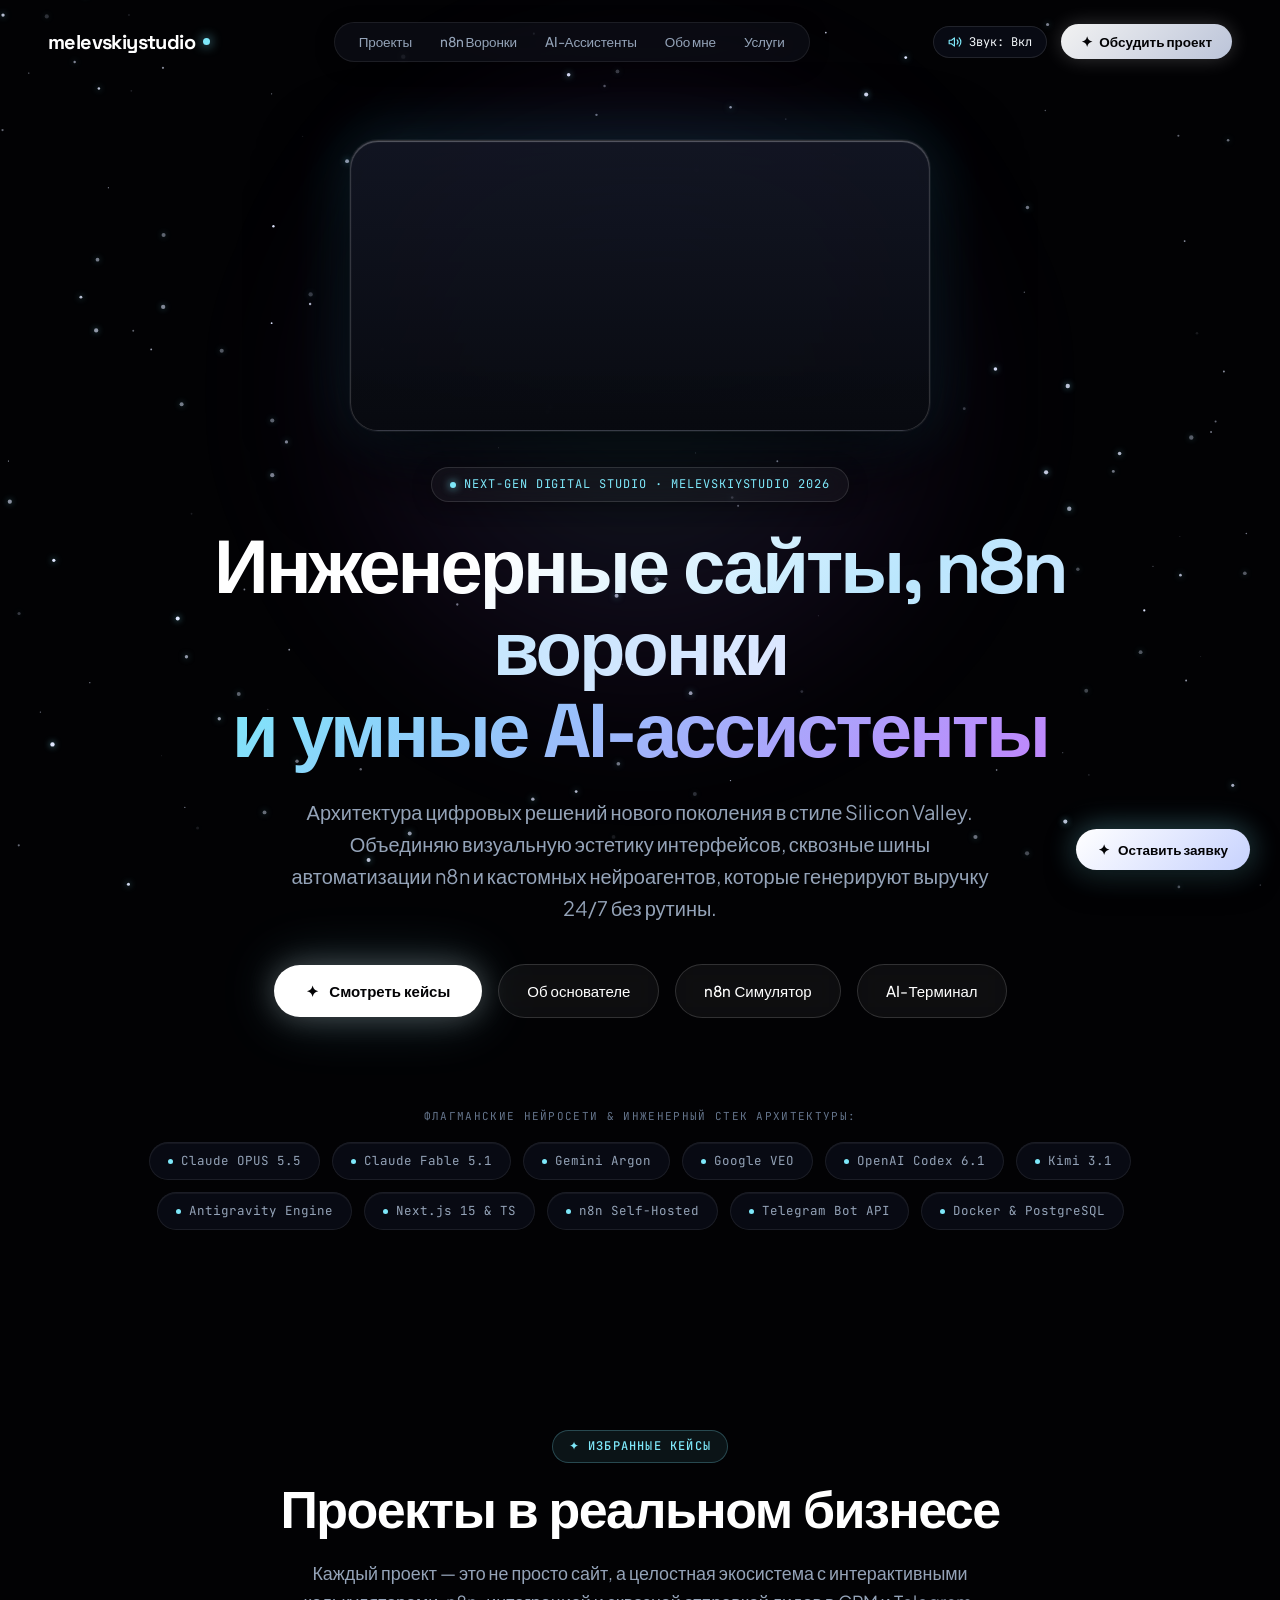
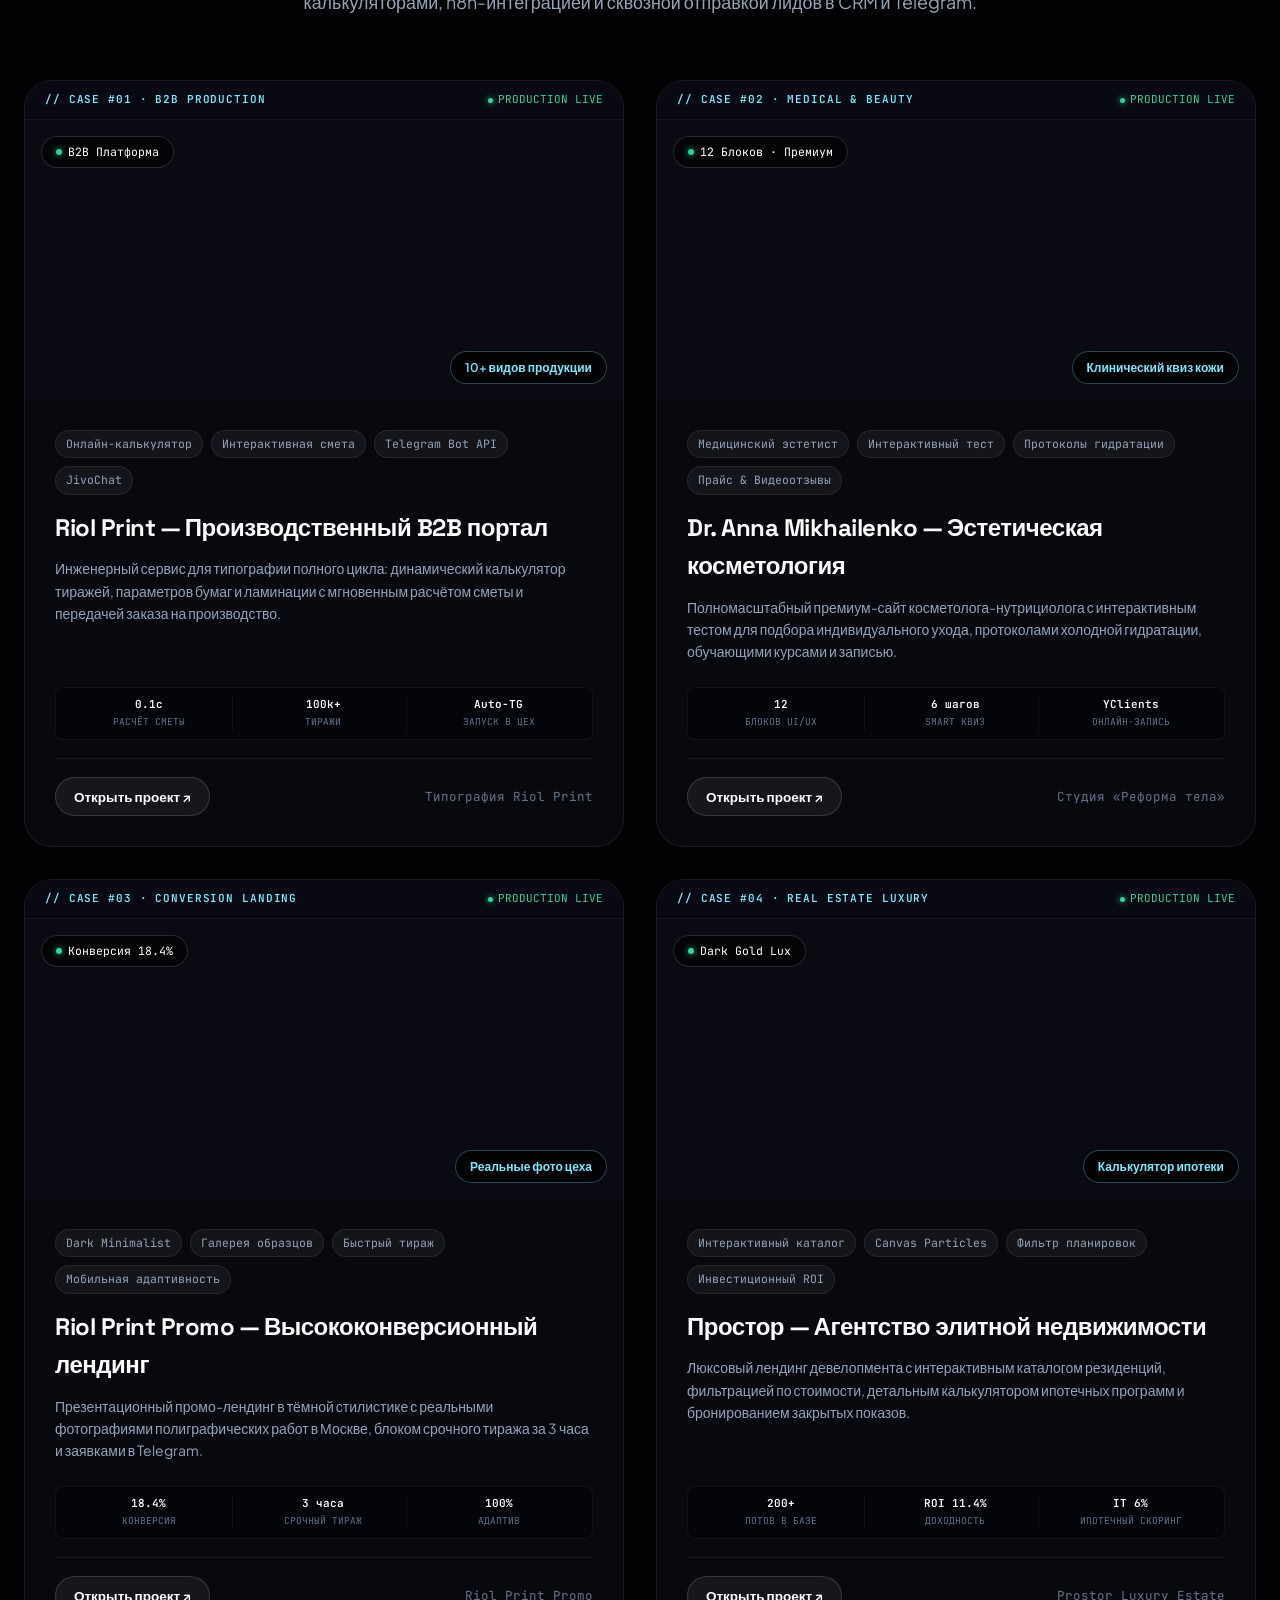
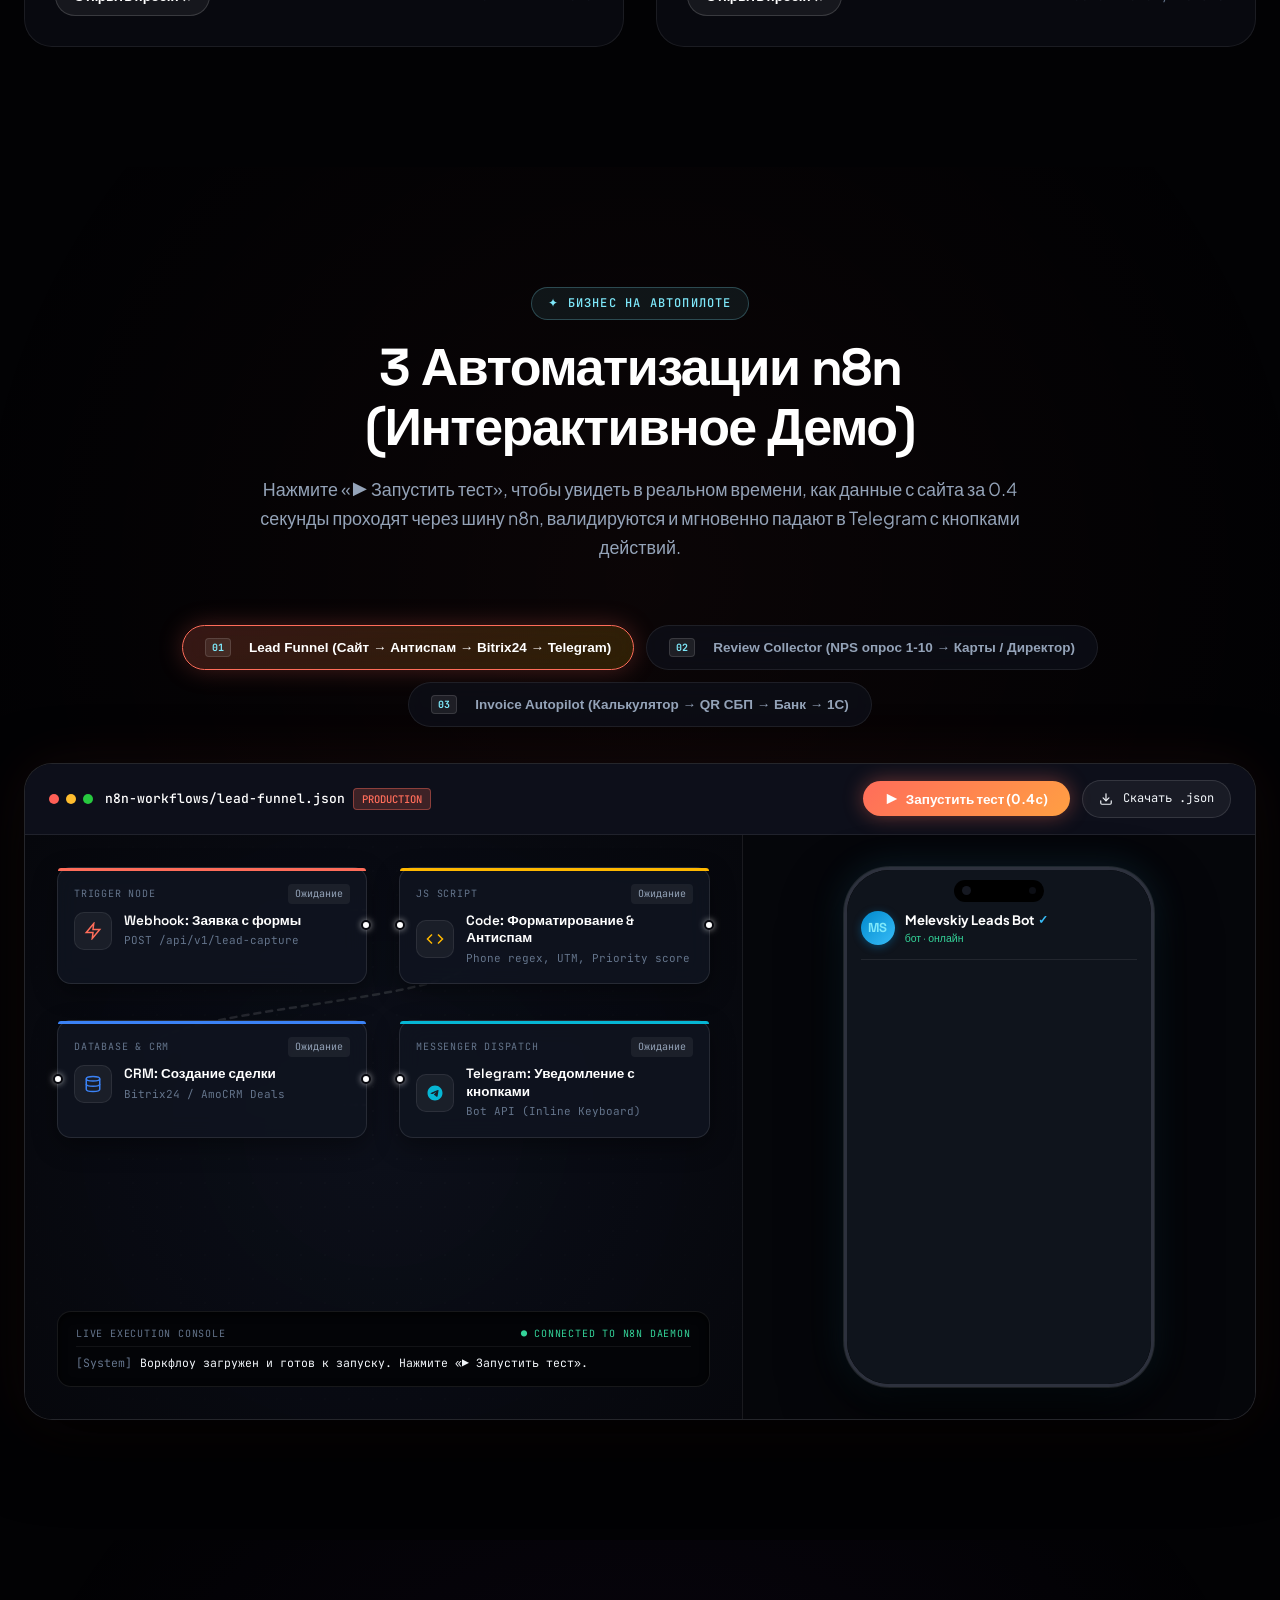
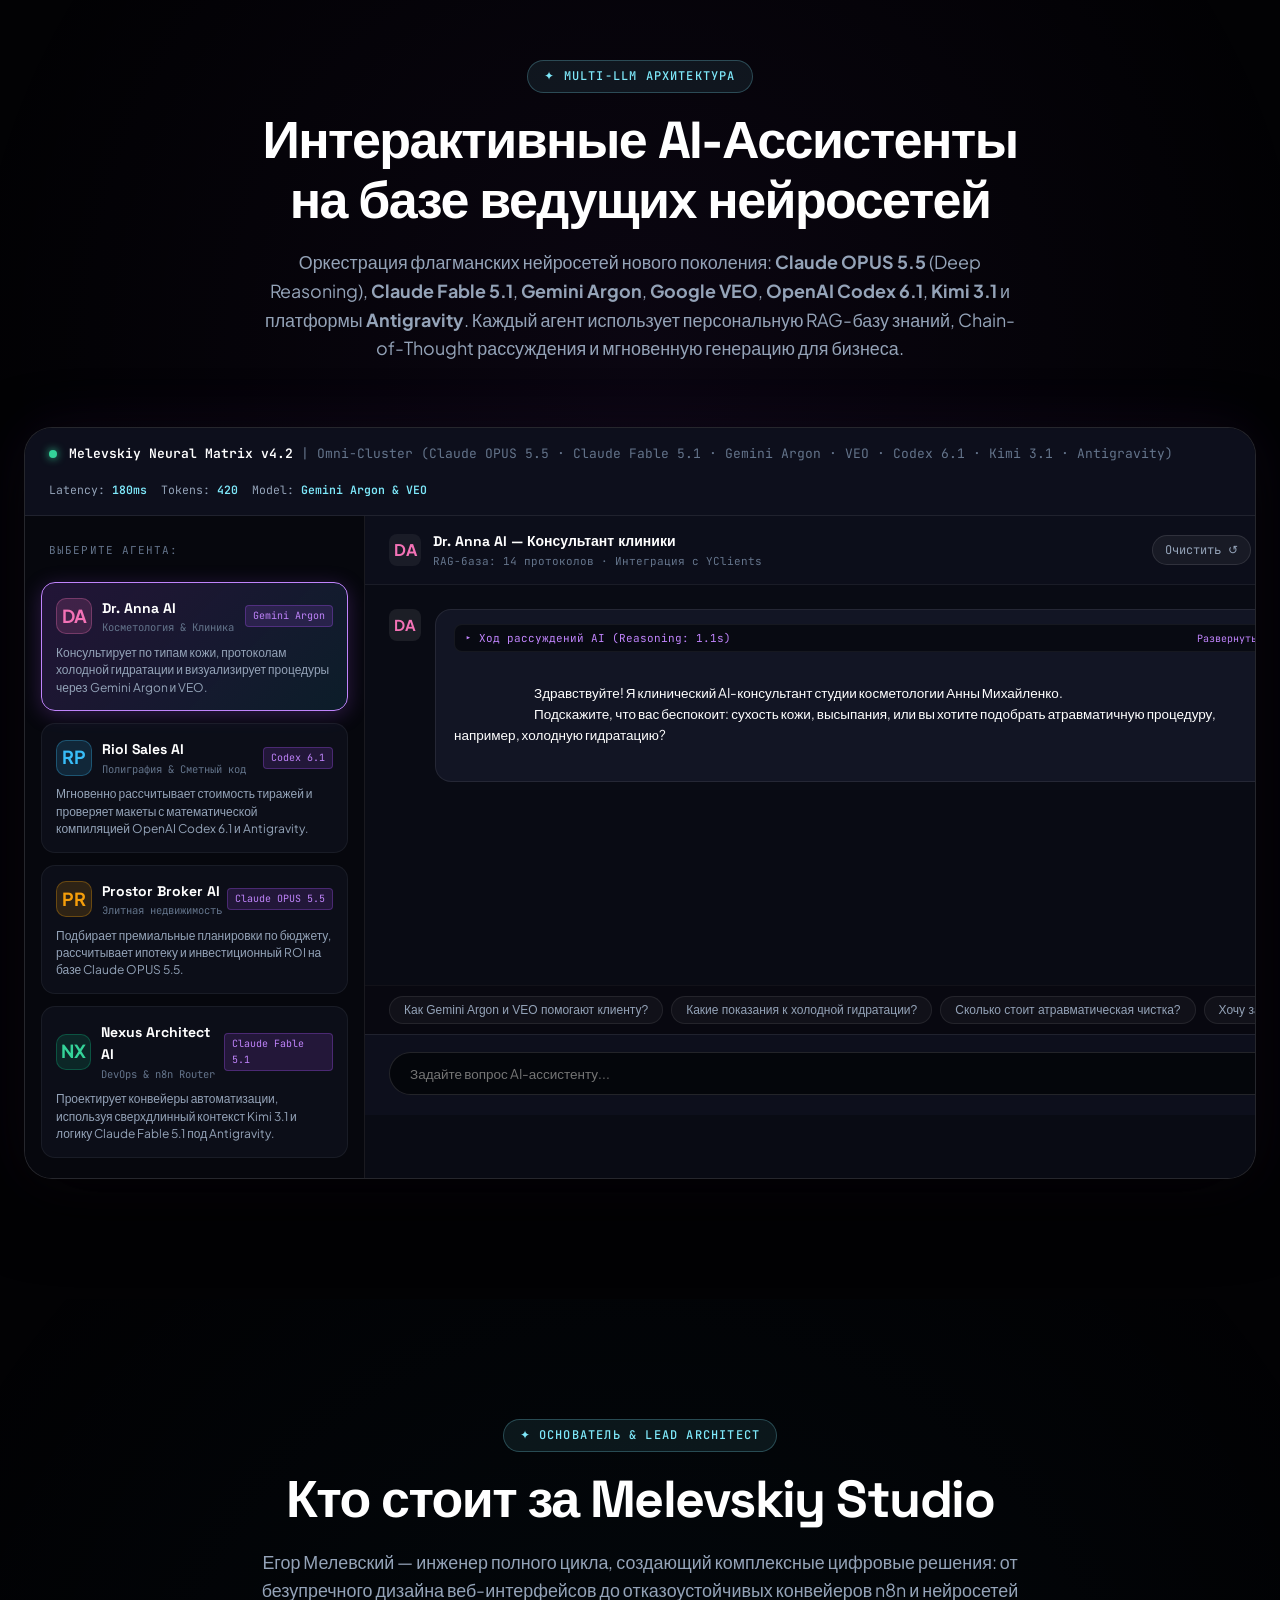
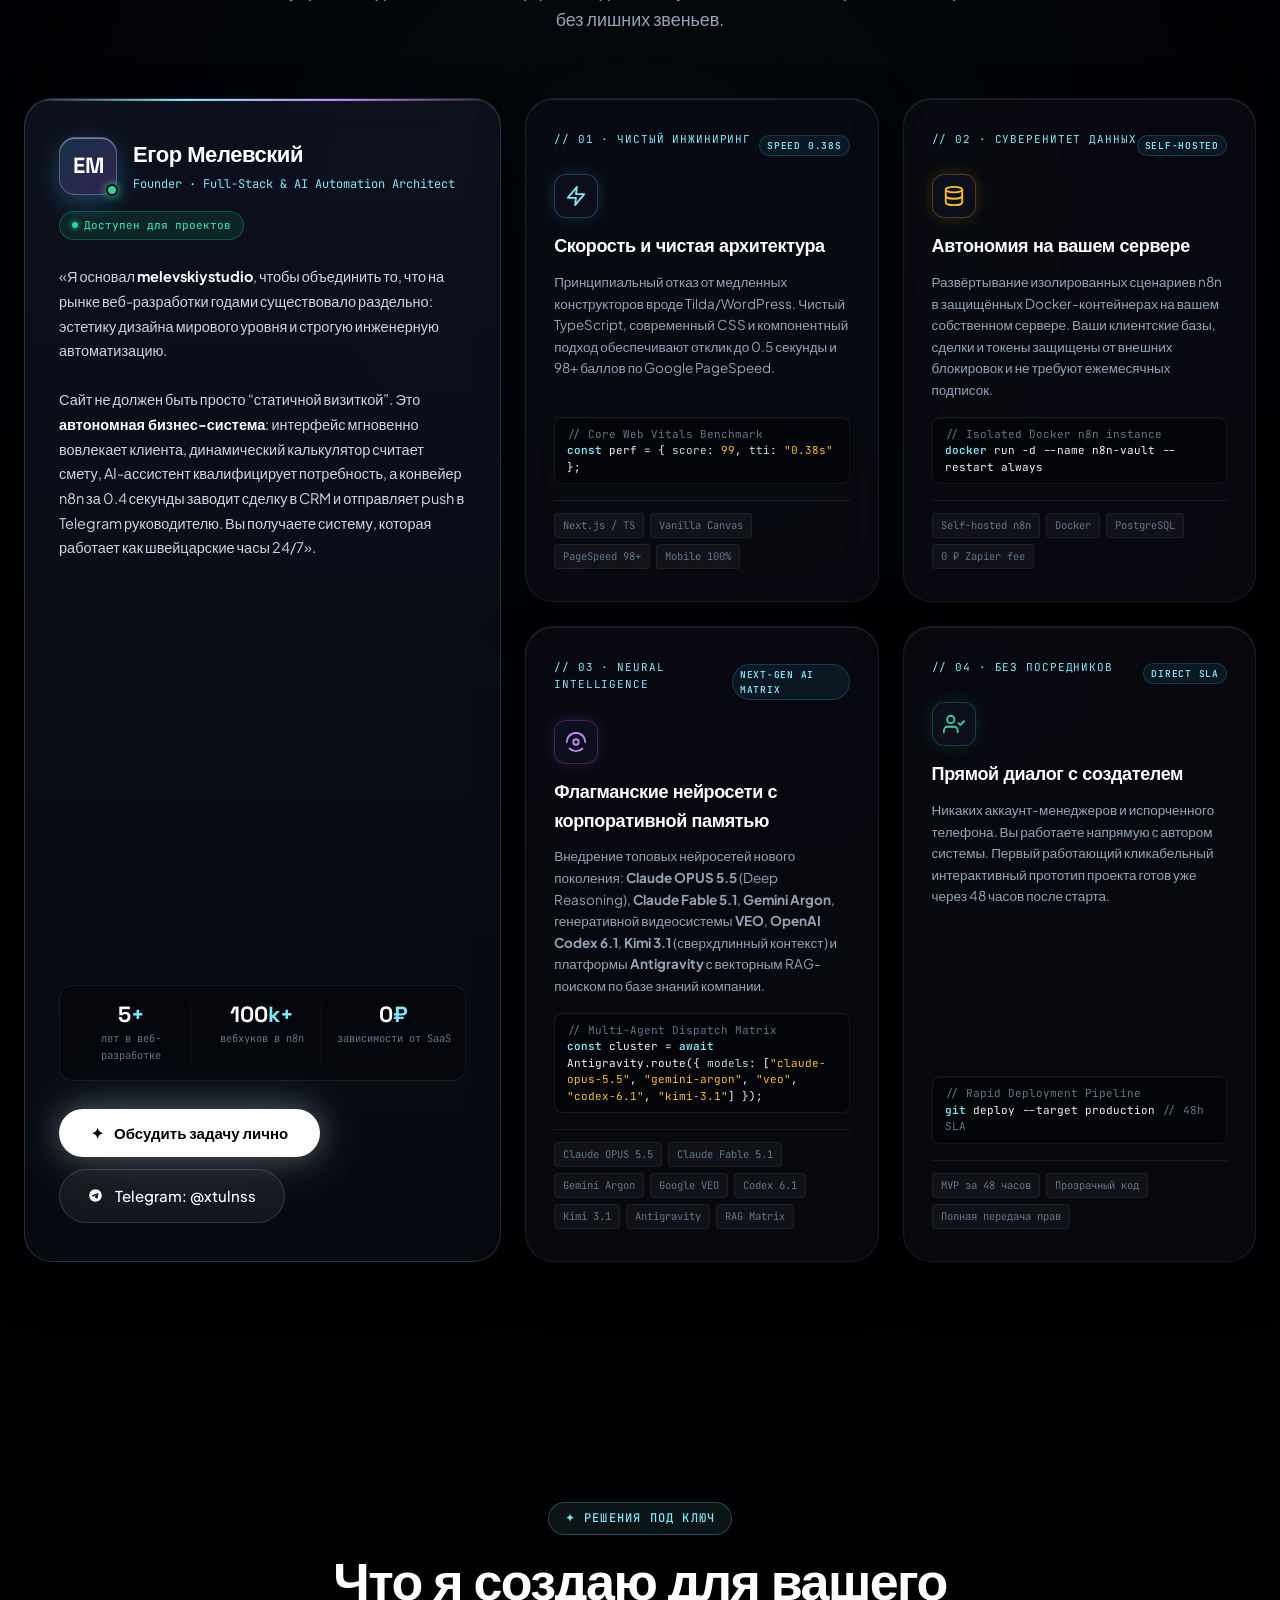
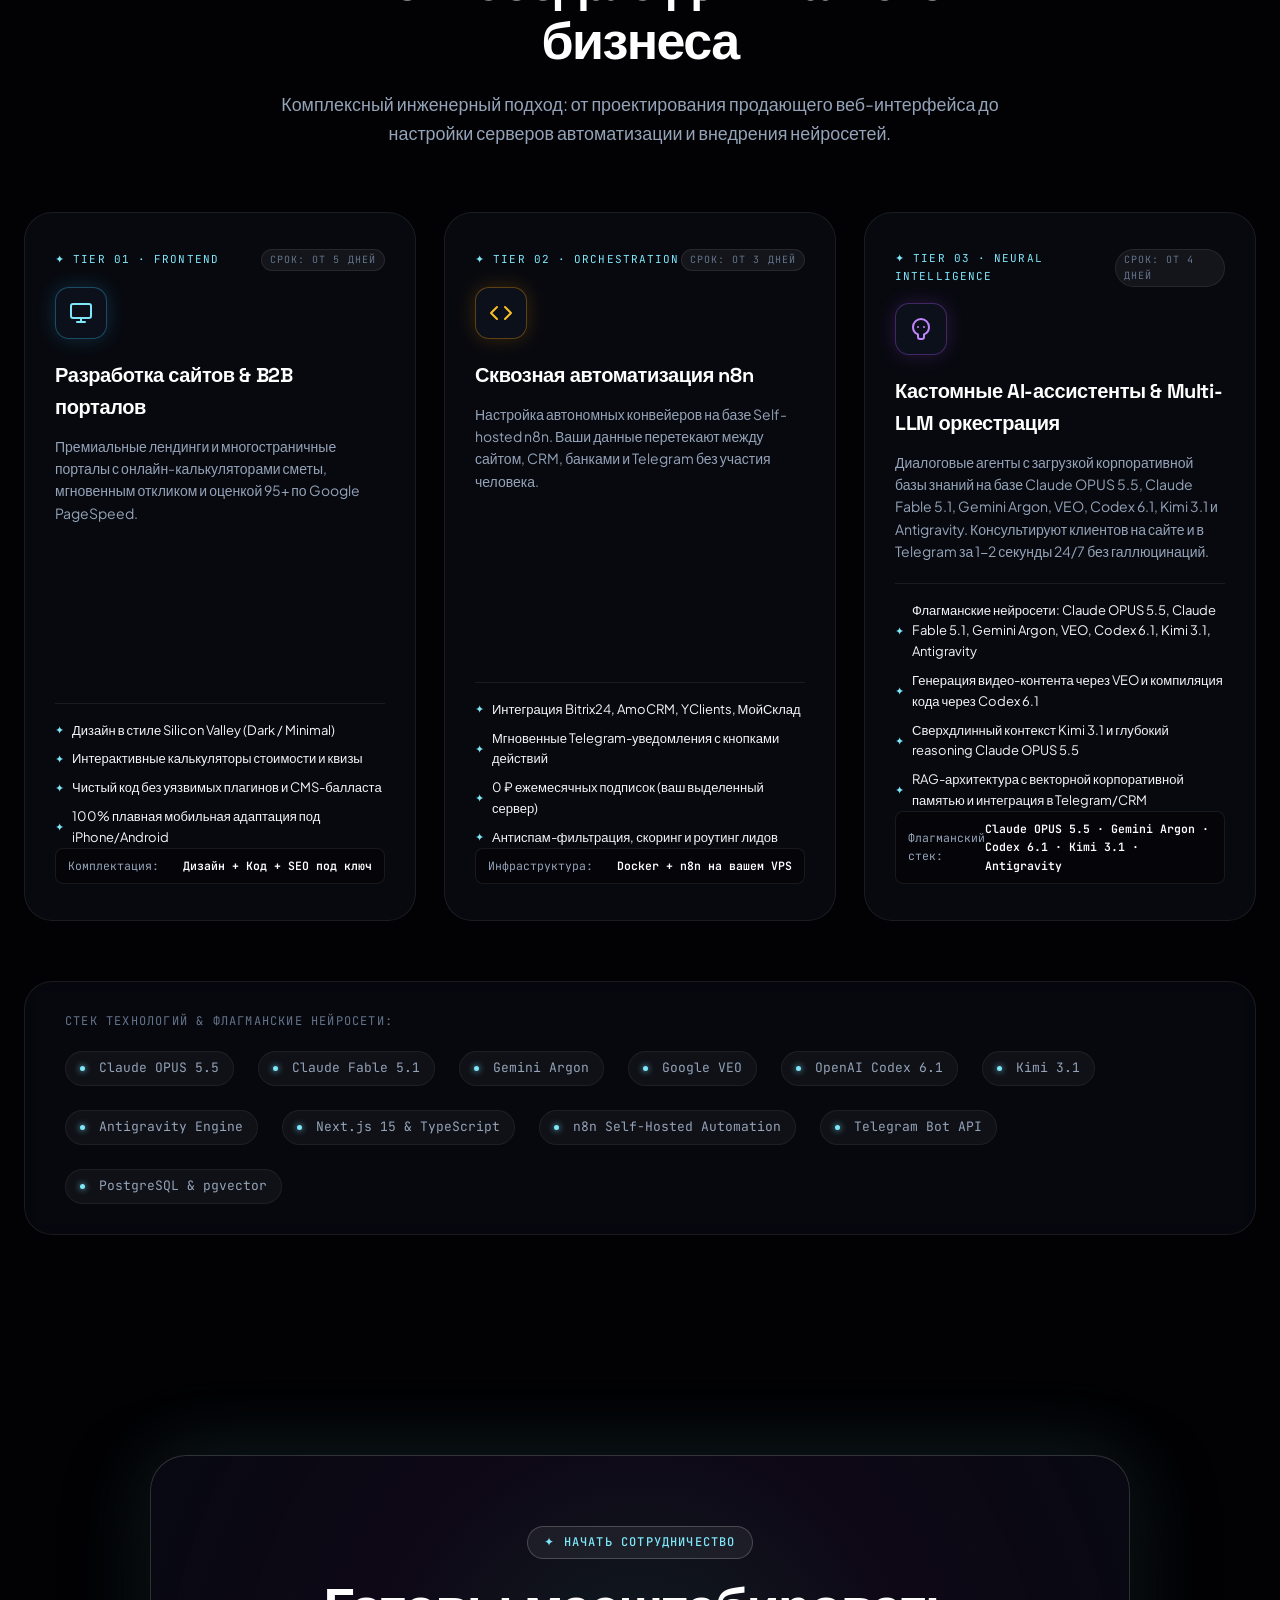
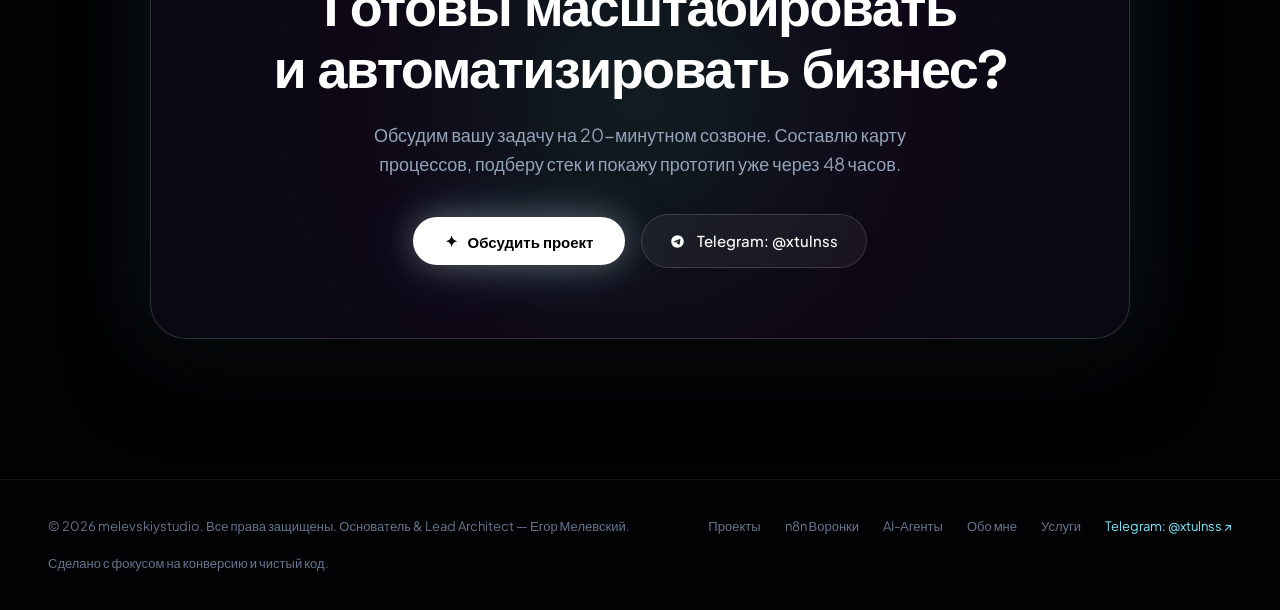
==== index.html @ 00048441 "feat: complete melevskiystudio portfolio v2.6" ====
<!DOCTYPE html>
<html lang="ru">
<head>
    <meta charset="UTF-8">
    <meta name="viewport" content="width=device-width, initial-scale=1.0">
    <title>melevskiystudio — Инженерные сайты · Автоматизации n8n · Внедрение AI</title>
    <meta name="description" content="melevskiystudio — Архитектура премиальных сайтов, сквозных n8n автоматизаций и кастомных AI-ассистентов для бизнеса. Решения под ключ от Егора Мелевского.">
    <link rel="preconnect" href="https://fonts.googleapis.com">
    <link rel="preconnect" href="https://fonts.gstatic.com" crossorigin>
    <link href="https://fonts.googleapis.com/css2?family=Plus+Jakarta+Sans:wght@300;400;500;600;700;800&family=Space+Grotesk:wght@400;500;600;700&family=JetBrains+Mono:wght@400;500;600&display=swap" rel="stylesheet">

    <style>
        /* =====================================================
           1. ДИЗАЙН-СИСТЕМА: СТИЛЬ MELEVSKIY STUDIO & MOTIONSITES
        ===================================================== */
        :root {
            --space-black: #020204;
            --space-deep: #06070b;
            --space-card: rgba(11, 13, 21, 0.76);
            --space-card-hover: rgba(18, 21, 34, 0.92);
            --border-subtle: rgba(255, 255, 255, 0.08);
            --border-glow: rgba(126, 232, 250, 0.28);
            --border-hover: rgba(255, 255, 255, 0.22);
            
            --cyan-primary: #38bdf8;
            --cyan-glow: #7ee8fa;
            --purple-primary: #a855f7;
            --purple-glow: #c084fc;
            --emerald-primary: #10b981;
            --emerald-glow: #34d399;
            --amber-primary: #f59e0b;
            --amber-glow: #fbbf24;
            --coral-n8n: #ff6d5a;
            
            --text-title: #ffffff;
            --text-body: #94a3b8;
            --text-muted: #64748b;
            --text-highlight: #f1f5f9;
            
            --font-main: 'Plus Jakarta Sans', -apple-system, BlinkMacSystemFont, sans-serif;
            --font-heading: 'Space Grotesk', sans-serif;
            --font-mono: 'JetBrains Mono', monospace;
            
            --radius-sm: 8px;
            --radius-md: 14px;
            --radius-lg: 20px;
            --radius-xl: 28px;
            --radius-full: 9999px;
            
            --ease-out: cubic-bezier(0.16, 1, 0.3, 1);
            --transition-normal: all 0.35s cubic-bezier(0.16, 1, 0.3, 1);
            --transition-smooth: all 0.55s cubic-bezier(0.16, 1, 0.3, 1);
        }

        *, *::before, *::after {
            box-sizing: border-box;
            margin: 0;
            padding: 0;
        }

        html {
            scroll-behavior: smooth;
            background-color: var(--space-black);
            color-scheme: dark;
        }

        body {
            font-family: var(--font-main);
            background-color: var(--space-black);
            color: var(--text-highlight);
            overflow-x: hidden;
            line-height: 1.6;
            min-height: 100vh;
            position: relative;
            -webkit-font-smoothing: antialiased;
            -moz-osx-font-smoothing: grayscale;
        }

        ::selection {
            background: rgba(126, 232, 250, 0.25);
            color: #ffffff;
        }

        #starfieldCanvas {
            position: fixed;
            top: 0;
            left: 0;
            width: 100%;
            height: 100%;
            z-index: 0;
            pointer-events: none;
        }

        .app-wrapper {
            position: relative;
            z-index: 1;
            width: 100%;
        }

        a {
            color: inherit;
            text-decoration: none;
        }

        /* HEADER */
        header.nav-header {
            position: fixed;
            top: 0;
            left: 0;
            width: 100%;
            z-index: 1000;
            padding: 22px 48px;
            display: flex;
            align-items: center;
            justify-content: space-between;
            transition: var(--transition-smooth);
            pointer-events: none;
        }

        header.nav-header.scrolled {
            padding: 14px 48px;
            background: rgba(3, 3, 5, 0.88);
            backdrop-filter: blur(28px);
            -webkit-backdrop-filter: blur(28px);
            border-bottom: 1px solid var(--border-subtle);
            box-shadow: 0 10px 30px rgba(0,0,0,0.5);
        }

        .nav-left, .nav-center, .nav-right {
            pointer-events: auto;
            display: flex;
            align-items: center;
        }

        .brand-logo {
            font-family: var(--font-heading);
            font-size: 20px;
            font-weight: 700;
            color: #fff;
            letter-spacing: -0.03em;
            display: flex;
            align-items: center;
            gap: 8px;
            position: relative;
            transition: var(--transition-normal);
        }

        .brand-logo:hover {
            color: var(--cyan-glow);
        }

        .brand-logo .dot {
            width: 7px;
            height: 7px;
            border-radius: 50%;
            background: var(--cyan-glow);
            box-shadow: 0 0 12px var(--cyan-glow);
            animation: pulseGlow 2.5s infinite ease-in-out;
        }

        .nav-center {
            display: flex;
            align-items: center;
            gap: 28px;
            background: rgba(14, 16, 26, 0.65);
            backdrop-filter: blur(20px);
            -webkit-backdrop-filter: blur(20px);
            padding: 8px 24px;
            border-radius: var(--radius-full);
            border: 1px solid var(--border-subtle);
            box-shadow: 0 4px 20px rgba(0,0,0,0.3);
        }

        .nav-link {
            font-size: 13.5px;
            font-weight: 500;
            color: var(--text-body);
            transition: var(--transition-normal);
            position: relative;
            letter-spacing: -0.01em;
        }

        .nav-link:hover {
            color: #ffffff;
        }

        .nav-right {
            display: flex;
            align-items: center;
            gap: 14px;
        }

        .sound-toggle-btn {
            background: rgba(255,255,255,0.04);
            border: 1px solid var(--border-subtle);
            color: var(--text-body);
            border-radius: var(--radius-full);
            padding: 8px 14px;
            font-size: 12px;
            font-family: var(--font-mono);
            display: flex;
            align-items: center;
            gap: 6px;
            cursor: pointer;
            transition: var(--transition-normal);
        }

        .sound-toggle-btn:hover {
            background: rgba(255,255,255,0.08);
            color: #fff;
            border-color: rgba(255,255,255,0.2);
        }

        .btn-header-cta {
            background: linear-gradient(135deg, rgba(255,255,255,0.95), rgba(220,230,255,0.85));
            color: #030305;
            font-family: var(--font-main);
            font-weight: 600;
            font-size: 13.5px;
            padding: 9px 20px;
            border-radius: var(--radius-full);
            border: none;
            cursor: pointer;
            transition: var(--transition-normal);
            box-shadow: 0 0 20px rgba(255,255,255,0.2);
            display: inline-flex;
            align-items: center;
            gap: 6px;
        }

        .btn-header-cta:hover {
            transform: translateY(-1px);
            box-shadow: 0 0 28px rgba(126, 232, 250, 0.4);
            background: #ffffff;
        }

        /* HERO */
        .hero-section {
            position: relative;
            min-height: 100vh;
            display: flex;
            flex-direction: column;
            align-items: center;
            justify-content: center;
            text-align: center;
            padding: 140px 24px 80px;
            overflow: hidden;
        }

        .hero-radial-glow {
            position: absolute;
            top: 30%;
            left: 50%;
            transform: translate(-50%, -50%);
            width: 750px;
            height: 750px;
            background: radial-gradient(circle, rgba(126, 232, 250, 0.12) 0%, rgba(168, 85, 247, 0.08) 45%, transparent 70%);
            filter: blur(60px);
            pointer-events: none;
            z-index: 0;
            animation: pulseAura 8s infinite alternate ease-in-out;
        }


        .hero-badge-pill {
            display: inline-flex;
            align-items: center;
            gap: 8px;
            background: rgba(255, 255, 255, 0.04);
            border: 1px solid rgba(255, 255, 255, 0.12);
            border-radius: var(--radius-full);
            padding: 7px 18px;
            font-size: 12px;
            font-family: var(--font-mono);
            color: var(--cyan-glow);
            letter-spacing: 0.08em;
            text-transform: uppercase;
            margin-bottom: 24px;
            backdrop-filter: blur(12px);
            -webkit-backdrop-filter: blur(12px);
            box-shadow: 0 4px 20px rgba(0,0,0,0.3);
            position: relative;
            z-index: 2;
        }

        .hero-badge-pill .pulse-dot {
            width: 6px;
            height: 6px;
            border-radius: 50%;
            background: var(--cyan-glow);
            box-shadow: 0 0 8px var(--cyan-glow);
        }

        .hero-headline {
            font-family: var(--font-heading);
            font-size: clamp(38px, 6.2vw, 76px);
            font-weight: 800;
            line-height: 1.08;
            letter-spacing: -0.04em;
            color: #ffffff;
            max-width: 1040px;
            margin: 0 auto 24px;
            position: relative;
            z-index: 2;
        }

        .hero-headline .gradient-text {
            background: linear-gradient(135deg, #ffffff 25%, #bae6fd 60%, #e0e7ff 100%);
            -webkit-background-clip: text;
            -webkit-text-fill-color: transparent;
        }

        .hero-headline .neon-subtext {
            background: linear-gradient(135deg, #7ee8fa 0%, #c084fc 100%);
            -webkit-background-clip: text;
            -webkit-text-fill-color: transparent;
        }

        .hero-subdesc {
            font-size: clamp(16px, 1.8vw, 20px);
            color: var(--text-body);
            max-width: 720px;
            margin: 0 auto 40px;
            line-height: 1.6;
            font-weight: 400;
            position: relative;
            z-index: 2;
        }

        .hero-actions-row {
            display: flex;
            align-items: center;
            justify-content: center;
            flex-wrap: wrap;
            gap: 16px;
            position: relative;
            z-index: 2;
            margin-bottom: 50px;
        }

        .btn-luminous-primary {
            background: #ffffff;
            color: #030305;
            font-family: var(--font-main);
            font-size: 15px;
            font-weight: 600;
            padding: 14px 32px;
            border-radius: var(--radius-full);
            display: inline-flex;
            align-items: center;
            gap: 10px;
            transition: var(--transition-normal);
            box-shadow: 0 0 30px rgba(255,255,255,0.25), 0 0 60px rgba(126, 232, 250, 0.2);
            cursor: pointer;
            border: none;
        }

        .btn-luminous-primary:hover {
            transform: translateY(-2px);
            box-shadow: 0 0 45px rgba(255,255,255,0.45), 0 0 90px rgba(126, 232, 250, 0.35);
            background: #f8fafc;
        }

        .btn-glass-secondary {
            background: rgba(255, 255, 255, 0.05);
            color: #ffffff;
            font-family: var(--font-main);
            font-size: 15px;
            font-weight: 500;
            padding: 14px 28px;
            border-radius: var(--radius-full);
            border: 1px solid rgba(255, 255, 255, 0.15);
            backdrop-filter: blur(16px);
            -webkit-backdrop-filter: blur(16px);
            display: inline-flex;
            align-items: center;
            gap: 8px;
            transition: var(--transition-normal);
            cursor: pointer;
        }

        .btn-glass-secondary:hover {
            background: rgba(255, 255, 255, 0.1);
            border-color: rgba(255, 255, 255, 0.35);
            transform: translateY(-2px);
            color: var(--cyan-glow);
        }


        .section-container {
            max-width: 1280px;
            margin: 0 auto;
            padding: 120px 24px;
            position: relative;
            z-index: 2;
        }

        .section-header {
            text-align: center;
            max-width: 760px;
            margin: 0 auto 64px;
        }

        .section-tag {
            display: inline-flex;
            align-items: center;
            gap: 8px;
            background: rgba(126, 232, 250, 0.08);
            border: 1px solid rgba(126, 232, 250, 0.25);
            color: var(--cyan-glow);
            font-family: var(--font-mono);
            font-size: 12px;
            font-weight: 500;
            text-transform: uppercase;
            letter-spacing: 0.1em;
            padding: 6px 16px;
            border-radius: var(--radius-full);
            margin-bottom: 18px;
        }

        .section-title {
            font-family: var(--font-heading);
            font-size: clamp(32px, 4.2vw, 52px);
            font-weight: 700;
            line-height: 1.15;
            letter-spacing: -0.03em;
            color: #ffffff;
            margin-bottom: 18px;
        }

        .section-subtitle {
            font-size: clamp(15px, 1.4vw, 18px);
            color: var(--text-body);
            line-height: 1.6;
        }

        /* PROJECTS */
        .projects-grid {
            display: grid;
            grid-template-columns: repeat(2, 1fr);
            gap: 32px;
        }

        .project-card {
            background: var(--space-card);
            border: 1px solid var(--border-subtle);
            border-radius: var(--radius-xl);
            overflow: hidden;
            display: flex;
            flex-direction: column;
            transition: var(--transition-smooth);
            position: relative;
            backdrop-filter: blur(20px);
            -webkit-backdrop-filter: blur(20px);
        }

        .project-card:hover {
            transform: translateY(-6px);
            border-color: rgba(255, 255, 255, 0.25);
            box-shadow: 0 20px 40px rgba(0, 0, 0, 0.6), 0 0 50px rgba(126, 232, 250, 0.12);
        }

        .project-image-box {
            position: relative;
            width: 100%;
            height: 280px;
            overflow: hidden;
            background: #090a12;
        }

        .project-video,
        .project-img {
            width: 100%;
            height: 100%;
            object-fit: cover;
            object-position: center;
            display: block;
            transition: transform 0.8s var(--ease-out);
        }

        .project-card:hover .project-video,
        .project-card:hover .project-img {
            transform: scale(1.05);
        }

        .project-img {
            width: 100%;
            height: 100%;
            object-fit: cover;
            object-position: top center;
            transition: transform 0.8s var(--ease-out);
        }

        .project-card:hover .project-img {
            transform: scale(1.05);
        }

        .project-badge-overlay {
            position: absolute;
            top: 16px;
            left: 16px;
            background: rgba(3, 3, 5, 0.75);
            border: 1px solid rgba(255, 255, 255, 0.15);
            backdrop-filter: blur(12px);
            padding: 6px 14px;
            border-radius: var(--radius-full);
            font-size: 11.5px;
            font-family: var(--font-mono);
            color: #ffffff;
            display: flex;
            align-items: center;
            gap: 6px;
        }

        .project-badge-overlay .dot {
            width: 6px;
            height: 6px;
            border-radius: 50%;
            background: var(--emerald-glow);
            box-shadow: 0 0 6px var(--emerald-glow);
        }

        .project-metric-pill {
            position: absolute;
            bottom: 16px;
            right: 16px;
            background: rgba(3, 3, 5, 0.85);
            border: 1px solid rgba(126, 232, 250, 0.3);
            backdrop-filter: blur(12px);
            padding: 6px 14px;
            border-radius: var(--radius-full);
            font-size: 12px;
            font-weight: 600;
            color: var(--cyan-glow);
        }

        .project-content {
            padding: 30px;
            display: flex;
            flex-direction: column;
            flex-grow: 1;
        }

        .project-tags-row {
            display: flex;
            flex-wrap: wrap;
            gap: 8px;
            margin-bottom: 14px;
        }

        .project-tag {
            background: rgba(255, 255, 255, 0.05);
            border: 1px solid rgba(255, 255, 255, 0.08);
            color: var(--text-body);
            font-size: 11.5px;
            padding: 4px 10px;
            border-radius: var(--radius-full);
            font-family: var(--font-mono);
        }

        .project-title {
            font-family: var(--font-heading);
            font-size: 24px;
            font-weight: 700;
            color: #ffffff;
            margin-bottom: 10px;
            letter-spacing: -0.02em;
        }

        .project-desc {
            font-size: 14px;
            color: var(--text-body);
            line-height: 1.6;
            margin-bottom: 24px;
            flex-grow: 1;
        }

        .project-footer-row {
            display: flex;
            align-items: center;
            justify-content: space-between;
            padding-top: 18px;
            border-top: 1px solid var(--border-subtle);
        }

        .btn-project-live {
            background: rgba(255, 255, 255, 0.06);
            border: 1px solid rgba(255, 255, 255, 0.15);
            color: #ffffff;
            font-size: 13.5px;
            font-weight: 600;
            padding: 8px 18px;
            border-radius: var(--radius-full);
            display: inline-flex;
            align-items: center;
            gap: 6px;
            transition: var(--transition-normal);
        }

        .btn-project-live:hover {
            background: var(--cyan-glow);
            color: #030305;
            border-color: var(--cyan-glow);
            box-shadow: 0 0 20px rgba(126, 232, 250, 0.4);
        }

        .project-client-name {
            font-size: 12.5px;
            color: var(--text-muted);
            font-family: var(--font-mono);
        }

        /* N8N SIMULATOR */
        .automation-section {
            background: radial-gradient(circle at 50% 30%, rgba(255, 109, 90, 0.04) 0%, transparent 60%);
        }

        .workflow-switcher-tabs {
            display: flex;
            align-items: center;
            justify-content: center;
            gap: 12px;
            flex-wrap: wrap;
            margin-bottom: 36px;
        }

        .workflow-tab-btn {
            background: rgba(14, 17, 28, 0.65);
            border: 1px solid var(--border-subtle);
            color: var(--text-body);
            padding: 12px 22px;
            border-radius: var(--radius-full);
            font-size: 13.5px;
            font-weight: 600;
            display: flex;
            align-items: center;
            gap: 10px;
            cursor: pointer;
            transition: var(--transition-normal);
            backdrop-filter: blur(12px);
        }

        .workflow-tab-btn:hover {
            background: rgba(25, 28, 45, 0.85);
            color: #ffffff;
            border-color: rgba(255, 255, 255, 0.2);
        }

        .workflow-tab-btn.active {
            background: linear-gradient(135deg, rgba(255, 109, 90, 0.2), rgba(255, 184, 0, 0.15));
            border-color: var(--coral-n8n);
            color: #ffffff;
            box-shadow: 0 0 24px rgba(255, 109, 90, 0.25);
        }

        .n8n-studio-frame {
            background: #07080e;
            border: 1px solid rgba(255, 255, 255, 0.12);
            border-radius: var(--radius-xl);
            box-shadow: 0 25px 70px rgba(0, 0, 0, 0.8), 0 0 60px rgba(255, 109, 90, 0.08);
            overflow: hidden;
            display: flex;
            flex-direction: column;
        }

        .n8n-frame-topbar {
            background: #0d0f1a;
            padding: 16px 24px;
            border-bottom: 1px solid rgba(255, 255, 255, 0.08);
            display: flex;
            align-items: center;
            justify-content: space-between;
            flex-wrap: wrap;
            gap: 16px;
        }

        .n8n-brand-badge {
            display: flex;
            align-items: center;
            gap: 12px;
        }

        .mac-dots {
            display: flex;
            gap: 7px;
        }

        .mac-dot {
            width: 10px;
            height: 10px;
            border-radius: 50%;
        }

        .mac-dot.red { background: #ff5f56; }
        .mac-dot.yellow { background: #ffbd2e; }
        .mac-dot.green { background: #27c93f; }

        .n8n-file-title {
            font-family: var(--font-mono);
            font-size: 13px;
            color: #ffffff;
            font-weight: 500;
            display: flex;
            align-items: center;
            gap: 8px;
        }

        .n8n-file-title .pill {
            background: rgba(255, 109, 90, 0.2);
            border: 1px solid rgba(255, 109, 90, 0.4);
            color: var(--coral-n8n);
            font-size: 10.5px;
            padding: 2px 8px;
            border-radius: 4px;
        }

        .n8n-actions-bar {
            display: flex;
            align-items: center;
            gap: 12px;
        }

        .btn-sim-run {
            background: linear-gradient(135deg, #ff6d5a, #ff9f43);
            color: #ffffff;
            font-family: var(--font-main);
            font-size: 13.5px;
            font-weight: 700;
            padding: 9px 22px;
            border-radius: var(--radius-full);
            border: none;
            cursor: pointer;
            display: inline-flex;
            align-items: center;
            gap: 8px;
            transition: var(--transition-normal);
            box-shadow: 0 0 20px rgba(255, 109, 90, 0.4);
        }

        .btn-sim-run:hover {
            transform: translateY(-1px);
            box-shadow: 0 0 32px rgba(255, 109, 90, 0.65);
        }

        .btn-sim-download {
            background: rgba(255, 255, 255, 0.05);
            border: 1px solid rgba(255, 255, 255, 0.12);
            color: var(--text-highlight);
            font-family: var(--font-mono);
            font-size: 12px;
            padding: 8px 16px;
            border-radius: var(--radius-full);
            display: inline-flex;
            align-items: center;
            gap: 6px;
            transition: var(--transition-normal);
        }

        .btn-sim-download:hover {
            background: rgba(255, 255, 255, 0.1);
            border-color: rgba(255, 255, 255, 0.25);
            color: #ffffff;
        }

        .n8n-studio-body {
            display: grid;
            grid-template-columns: 1.4fr 1fr;
            min-height: 540px;
        }

        .n8n-visual-canvas {
            padding: 32px;
            position: relative;
            background: 
                radial-gradient(circle at center, rgba(14, 18, 30, 0.8) 0%, #06070c 100%),
                radial-gradient(rgba(255, 255, 255, 0.08) 1px, transparent 1px);
            background-size: 100% 100%, 24px 24px;
            display: flex;
            flex-direction: column;
            justify-content: space-between;
            border-right: 1px solid rgba(255, 255, 255, 0.08);
            overflow: hidden;
        }

        .nodes-flow-grid {
            position: relative;
            z-index: 2;
            display: grid;
            grid-template-columns: repeat(2, 1fr);
            gap: 36px 32px;
            margin-bottom: 24px;
        }

        .cables-svg-layer {
            position: absolute;
            top: 0;
            left: 0;
            width: 100%;
            height: 100%;
            z-index: 1;
            pointer-events: none;
        }

        .flow-cable-path {
            stroke: rgba(255, 255, 255, 0.12);
            stroke-width: 2.5;
            fill: none;
            stroke-linecap: round;
            transition: stroke 0.4s ease;
        }

        .flow-cable-path.active {
            stroke: var(--coral-n8n);
            filter: drop-shadow(0 0 8px rgba(255, 109, 90, 0.8));
            animation: dashPulse 1.2s linear infinite;
        }

        @keyframes dashPulse {
            from { stroke-dashoffset: 40; }
            to { stroke-dashoffset: 0; }
        }

        .n8n-node-card {
            background: rgba(16, 20, 32, 0.85);
            border: 1px solid rgba(255, 255, 255, 0.1);
            border-radius: var(--radius-md);
            padding: 16px;
            position: relative;
            box-shadow: 0 8px 24px rgba(0, 0, 0, 0.4);
            transition: var(--transition-normal);
            backdrop-filter: blur(12px);
        }

        .n8n-node-card::before {
            content: '';
            position: absolute;
            top: 0;
            left: 0;
            right: 0;
            height: 3px;
            border-radius: var(--radius-md) var(--radius-md) 0 0;
            background: var(--node-color, var(--coral-n8n));
        }

        .n8n-node-card.active {
            border-color: var(--node-color, var(--coral-n8n));
            box-shadow: 0 0 30px rgba(255, 109, 90, 0.35);
            transform: scale(1.02);
        }

        .n8n-node-card.success {
            border-color: var(--emerald-glow);
            box-shadow: 0 0 25px rgba(52, 211, 153, 0.25);
        }

        .node-header-row {
            display: flex;
            align-items: center;
            justify-content: space-between;
            margin-bottom: 8px;
        }

        .node-type-label {
            font-family: var(--font-mono);
            font-size: 10px;
            text-transform: uppercase;
            letter-spacing: 0.08em;
            color: var(--text-muted);
        }

        .node-status-pill {
            font-family: var(--font-mono);
            font-size: 10px;
            padding: 2px 7px;
            border-radius: 4px;
            background: rgba(255, 255, 255, 0.06);
            color: var(--text-body);
            display: inline-flex;
            align-items: center;
            gap: 4px;
        }

        .node-status-pill.running {
            background: rgba(245, 158, 11, 0.2);
            color: var(--amber-glow);
        }

        .node-status-pill.done {
            background: rgba(16, 185, 129, 0.2);
            color: var(--emerald-glow);
        }

        .node-body-content {
            display: flex;
            align-items: center;
            gap: 12px;
        }

        .node-icon-circle {
            width: 38px;
            height: 38px;
            border-radius: 10px;
            background: rgba(255, 255, 255, 0.05);
            display: flex;
            align-items: center;
            justify-content: center;
            font-size: 18px;
            border: 1px solid rgba(255, 255, 255, 0.08);
            flex-shrink: 0;
        }

        .node-name-text {
            font-family: var(--font-heading);
            font-size: 13.5px;
            font-weight: 600;
            color: #ffffff;
            line-height: 1.3;
        }

        .node-subinfo-text {
            font-family: var(--font-mono);
            font-size: 11px;
            color: var(--text-muted);
            margin-top: 3px;
        }

        .node-port {
            width: 10px;
            height: 10px;
            border-radius: 50%;
            background: #ffffff;
            border: 2px solid #07080e;
            position: absolute;
            top: 50%;
            transform: translateY(-50%);
            box-shadow: 0 0 6px rgba(255,255,255,0.6);
        }

        .node-port.input { left: -5px; }
        .node-port.output { right: -5px; }

        .n8n-telemetry-console {
            position: relative;
            z-index: 2;
            background: #030407;
            border: 1px solid rgba(255, 255, 255, 0.08);
            border-radius: var(--radius-md);
            padding: 14px 18px;
            font-family: var(--font-mono);
            font-size: 11.5px;
            color: var(--text-body);
            max-height: 150px;
            overflow-y: auto;
            box-shadow: inset 0 2px 8px rgba(0, 0, 0, 0.8);
        }

        .telemetry-header {
            display: flex;
            align-items: center;
            justify-content: space-between;
            color: var(--text-muted);
            font-size: 10px;
            text-transform: uppercase;
            letter-spacing: 0.08em;
            margin-bottom: 8px;
            padding-bottom: 4px;
            border-bottom: 1px solid rgba(255,255,255,0.06);
        }

        .telemetry-logs-list {
            display: flex;
            flex-direction: column;
            gap: 5px;
        }

        .log-entry {
            display: flex;
            gap: 8px;
            line-height: 1.4;
        }

        .log-time { color: var(--text-muted); }
        .log-tag-event { color: var(--coral-n8n); }
        .log-tag-code { color: var(--amber-glow); }
        .log-tag-crm { color: var(--cyan-glow); }
        .log-tag-tg { color: var(--emerald-glow); }
        .log-msg { color: #f1f5f9; }

        /* iPhone 16 Pro Mockup */
        .n8n-device-stage {
            background: #05060a;
            padding: 32px 24px;
            display: flex;
            flex-direction: column;
            align-items: center;
            justify-content: center;
            position: relative;
        }

        .iphone-frame {
            width: 310px;
            height: 520px;
            background: #000000;
            border-radius: 46px;
            border: 3.5px solid #2d313d;
            box-shadow: 
                0 0 0 1px rgba(255, 255, 255, 0.1),
                0 25px 60px rgba(0, 0, 0, 0.8),
                0 0 35px rgba(56, 189, 248, 0.15);
            position: relative;
            overflow: hidden;
            display: flex;
            flex-direction: column;
        }

        .dynamic-island {
            position: absolute;
            top: 10px;
            left: 50%;
            transform: translateX(-50%);
            width: 90px;
            height: 22px;
            background: #000000;
            border-radius: 20px;
            z-index: 10;
            display: flex;
            align-items: center;
            justify-content: space-between;
            padding: 0 8px;
            transition: var(--transition-normal);
        }

        .dynamic-island.expand {
            width: 170px;
            height: 28px;
            background: #111420;
            box-shadow: 0 0 15px rgba(56, 189, 248, 0.5);
        }

        .island-camera {
            width: 9px;
            height: 9px;
            border-radius: 50%;
            background: #151821;
        }

        .island-sensor {
            width: 7px;
            height: 7px;
            border-radius: 50%;
            background: #0c0e14;
        }

        .tg-screen-content {
            padding: 40px 14px 16px;
            background: #0f141c;
            flex-grow: 1;
            display: flex;
            flex-direction: column;
            overflow: hidden;
        }

        .tg-nav-bar {
            display: flex;
            align-items: center;
            gap: 10px;
            padding-bottom: 12px;
            border-bottom: 1px solid rgba(255, 255, 255, 0.08);
            margin-bottom: 16px;
        }

        .tg-avatar {
            width: 34px;
            height: 34px;
            border-radius: 50%;
            background: linear-gradient(135deg, #0088cc, #38bdf8);
            display: flex;
            align-items: center;
            justify-content: center;
            font-size: 16px;
            box-shadow: 0 2px 8px rgba(0, 136, 204, 0.4);
        }

        .tg-chat-info {
            display: flex;
            flex-direction: column;
        }

        .tg-chat-name {
            font-size: 13px;
            font-weight: 700;
            color: #ffffff;
            display: flex;
            align-items: center;
            gap: 4px;
        }

        .tg-chat-name .verified {
            color: #38bdf8;
            font-size: 12px;
        }

        .tg-chat-status {
            font-size: 10.5px;
            color: #34d399;
        }

        .tg-messages-stream {
            flex-grow: 1;
            display: flex;
            flex-direction: column;
            justify-content: flex-end;
            gap: 12px;
        }

        .tg-bubble-card {
            background: #1e2638;
            border: 1px solid rgba(255, 255, 255, 0.08);
            border-radius: 14px;
            border-bottom-left-radius: 4px;
            padding: 12px 14px;
            color: #ffffff;
            box-shadow: 0 4px 14px rgba(0, 0, 0, 0.3);
            transform: translateY(20px);
            opacity: 0;
            transition: all 0.5s var(--ease-out);
        }

        .tg-bubble-card.show {
            transform: translateY(0);
            opacity: 1;
        }

        .tg-bubble-title {
            font-size: 12px;
            font-weight: 700;
            color: var(--cyan-glow);
            margin-bottom: 6px;
            display: flex;
            align-items: center;
            justify-content: space-between;
        }

        .tg-bubble-time {
            font-size: 10px;
            color: var(--text-muted);
            font-weight: 400;
        }

        .tg-bubble-text {
            font-size: 12px;
            line-height: 1.5;
            color: #e2e8f0;
            margin-bottom: 10px;
        }

        .tg-bubble-text b {
            color: #ffffff;
        }

        .tg-inline-buttons-grid {
            display: grid;
            grid-template-columns: 1fr 1fr;
            gap: 6px;
        }

        .tg-inline-btn {
            background: rgba(56, 189, 248, 0.12);
            border: 1px solid rgba(56, 189, 248, 0.3);
            color: #38bdf8;
            font-size: 11px;
            font-weight: 600;
            padding: 6px 8px;
            border-radius: 8px;
            cursor: pointer;
            text-align: center;
            transition: var(--transition-normal);
        }

        .tg-inline-btn:hover {
            background: #38bdf8;
            color: #030305;
        }

        .tg-inline-btn.full-width {
            grid-column: span 2;
            background: rgba(16, 185, 129, 0.15);
            border-color: rgba(16, 185, 129, 0.4);
            color: #34d399;
        }

        .tg-inline-btn.full-width:hover {
            background: #34d399;
            color: #030305;
        }

        /* AI ASSISTANTS SECTION */
        .ai-assistants-section {
            background: radial-gradient(circle at 50% 30%, rgba(168, 85, 247, 0.06) 0%, transparent 60%);
        }

        .ai-platform-shell {
            background: #080910;
            border: 1px solid rgba(255, 255, 255, 0.12);
            border-radius: var(--radius-xl);
            box-shadow: 0 25px 70px rgba(0, 0, 0, 0.8), 0 0 60px rgba(168, 85, 247, 0.08);
            overflow: hidden;
            display: flex;
            flex-direction: column;
        }

        .ai-platform-topbar {
            background: #0d0f1c;
            padding: 16px 24px;
            border-bottom: 1px solid rgba(255, 255, 255, 0.08);
            display: flex;
            align-items: center;
            justify-content: space-between;
            flex-wrap: wrap;
            gap: 16px;
        }

        .ai-telemetry-badge {
            display: flex;
            align-items: center;
            gap: 12px;
        }

        .ai-runtime-name {
            font-family: var(--font-mono);
            font-size: 13px;
            font-weight: 600;
            color: #ffffff;
            display: flex;
            align-items: center;
            gap: 8px;
        }

        .status-dot-pulse {
            width: 8px;
            height: 8px;
            border-radius: 50%;
            background: var(--emerald-glow);
            box-shadow: 0 0 8px var(--emerald-glow);
            animation: pulseGlow 2s infinite;
        }

        .ai-metric-indicators {
            display: flex;
            align-items: center;
            gap: 14px;
            font-family: var(--font-mono);
            font-size: 11.5px;
            color: var(--text-body);
        }

        .ai-metric-item span {
            color: var(--cyan-glow);
            font-weight: 600;
        }

        .ai-platform-workspace {
            display: grid;
            grid-template-columns: 340px 1fr;
            min-height: 580px;
        }

        .ai-agents-sidebar {
            background: #06070d;
            border-right: 1px solid rgba(255, 255, 255, 0.08);
            padding: 20px 16px;
            display: flex;
            flex-direction: column;
            gap: 12px;
        }

        .sidebar-heading {
            font-family: var(--font-mono);
            font-size: 11px;
            text-transform: uppercase;
            letter-spacing: 0.1em;
            color: var(--text-muted);
            margin: 6px 8px 10px;
        }

        .agent-picker-card {
            background: rgba(18, 22, 36, 0.5);
            border: 1px solid rgba(255, 255, 255, 0.06);
            border-radius: var(--radius-md);
            padding: 14px;
            cursor: pointer;
            transition: var(--transition-normal);
            position: relative;
        }

        .agent-picker-card:hover {
            background: rgba(28, 34, 54, 0.7);
            border-color: rgba(255, 255, 255, 0.18);
        }

        .agent-picker-card.active {
            background: linear-gradient(135deg, rgba(168, 85, 247, 0.18), rgba(56, 189, 248, 0.12));
            border-color: var(--purple-glow);
            box-shadow: 0 4px 20px rgba(168, 85, 247, 0.25);
        }

        .agent-card-header {
            display: flex;
            align-items: center;
            justify-content: space-between;
            margin-bottom: 8px;
        }

        .agent-identity {
            display: flex;
            align-items: center;
            gap: 10px;
        }

        .agent-avatar-ico {
            width: 36px;
            height: 36px;
            border-radius: 10px;
            background: rgba(255, 255, 255, 0.05);
            display: flex;
            align-items: center;
            justify-content: center;
            font-size: 18px;
            border: 1px solid rgba(255, 255, 255, 0.1);
        }

        .agent-card-name {
            font-family: var(--font-heading);
            font-size: 14px;
            font-weight: 700;
            color: #ffffff;
        }

        .agent-role-pill {
            font-size: 10.5px;
            font-family: var(--font-mono);
            color: var(--text-muted);
        }

        .agent-model-chip {
            font-family: var(--font-mono);
            font-size: 10px;
            padding: 2px 7px;
            border-radius: 4px;
            background: rgba(168, 85, 247, 0.15);
            color: var(--purple-glow);
            border: 1px solid rgba(168, 85, 247, 0.3);
        }

        .agent-card-summary {
            font-size: 12px;
            color: var(--text-body);
            line-height: 1.45;
            margin-top: 6px;
        }

        .ai-chat-terminal {
            display: flex;
            flex-direction: column;
            background: #090b14;
            position: relative;
        }

        .chat-active-header {
            padding: 14px 24px;
            background: rgba(13, 16, 28, 0.8);
            border-bottom: 1px solid rgba(255, 255, 255, 0.06);
            display: flex;
            align-items: center;
            justify-content: space-between;
        }

        .chat-target-profile {
            display: flex;
            align-items: center;
            gap: 12px;
        }

        .target-avatar {
            width: 32px;
            height: 32px;
            border-radius: 8px;
            background: rgba(255, 255, 255, 0.06);
            display: flex;
            align-items: center;
            justify-content: center;
            font-size: 16px;
        }

        .target-name-bold {
            font-family: var(--font-heading);
            font-size: 14px;
            font-weight: 700;
            color: #ffffff;
        }

        .target-specs {
            font-family: var(--font-mono);
            font-size: 11px;
            color: var(--text-muted);
        }

        .chat-header-actions {
            display: flex;
            align-items: center;
            gap: 10px;
        }

        .btn-chat-tool {
            background: rgba(255, 255, 255, 0.05);
            border: 1px solid rgba(255, 255, 255, 0.1);
            color: var(--text-body);
            font-size: 12px;
            padding: 6px 12px;
            border-radius: var(--radius-full);
            cursor: pointer;
            font-family: var(--font-mono);
            transition: var(--transition-normal);
        }

        .btn-chat-tool:hover {
            background: rgba(255, 255, 255, 0.1);
            color: #ffffff;
        }

        .chat-messages-scroll {
            flex-grow: 1;
            padding: 24px;
            overflow-y: auto;
            display: flex;
            flex-direction: column;
            gap: 18px;
            max-height: 400px;
        }

        .message-bubble-row {
            display: flex;
            gap: 14px;
            max-width: 88%;
        }

        .message-bubble-row.user {
            margin-left: auto;
            flex-direction: row-reverse;
        }

        .msg-avatar {
            width: 32px;
            height: 32px;
            border-radius: 8px;
            background: rgba(255, 255, 255, 0.08);
            display: flex;
            align-items: center;
            justify-content: center;
            font-size: 15px;
            flex-shrink: 0;
        }

        .msg-text-content { white-space: pre-wrap; }
        .msg-bubble-card {
            background: #121524;
            border: 1px solid rgba(255, 255, 255, 0.08);
            border-radius: 16px;
            padding: 14px 18px;
            color: #ffffff;
            font-size: 13.5px;
            line-height: 1.55;
            position: relative;
        }

        .message-bubble-row.user .msg-bubble-card {
            background: linear-gradient(135deg, rgba(56, 189, 248, 0.25), rgba(168, 85, 247, 0.2));
            border-color: rgba(56, 189, 248, 0.35);
            color: #ffffff;
        }

        .cot-reasoning-drawer {
            margin-bottom: 10px;
            background: rgba(3, 4, 8, 0.6);
            border: 1px solid rgba(255, 255, 255, 0.06);
            border-radius: 8px;
            overflow: hidden;
            font-family: var(--font-mono);
            font-size: 11px;
        }

        .cot-header-btn {
            width: 100%;
            background: none;
            border: none;
            color: var(--purple-glow);
            padding: 6px 10px;
            text-align: left;
            cursor: pointer;
            display: flex;
            align-items: center;
            justify-content: space-between;
            font-family: var(--font-mono);
            font-size: 11px;
        }

        .cot-header-btn:hover {
            background: rgba(255, 255, 255, 0.03);
        }

        .cot-body-text {
            padding: 8px 10px;
            color: var(--text-muted);
            border-top: 1px solid rgba(255, 255, 255, 0.04);
            line-height: 1.45;
            display: none;
        }

        .cot-body-text.open {
            display: block;
        }

        .cot-step-item {
            margin-bottom: 4px;
        }

        .chat-quick-prompts-bar {
            padding: 10px 24px;
            display: flex;
            align-items: center;
            gap: 8px;
            overflow-x: auto;
            border-top: 1px solid rgba(255, 255, 255, 0.04);
            background: rgba(7, 8, 14, 0.6);
        }

        .prompt-chip-btn {
            background: rgba(255, 255, 255, 0.04);
            border: 1px solid rgba(255, 255, 255, 0.08);
            color: var(--text-body);
            font-size: 12px;
            padding: 6px 14px;
            border-radius: var(--radius-full);
            white-space: nowrap;
            cursor: pointer;
            transition: var(--transition-normal);
        }

        .prompt-chip-btn:hover {
            background: rgba(255, 255, 255, 0.1);
            color: #ffffff;
            border-color: rgba(255, 255, 255, 0.2);
        }

        .chat-input-bar-wrap {
            padding: 16px 24px 20px;
            background: #0d0f1c;
            border-top: 1px solid rgba(255, 255, 255, 0.08);
            display: flex;
            align-items: center;
            gap: 12px;
        }

        .chat-input-field {
            flex-grow: 1;
            background: rgba(3, 4, 8, 0.8);
            border: 1px solid rgba(255, 255, 255, 0.12);
            border-radius: var(--radius-full);
            padding: 12px 20px;
            color: #ffffff;
            font-family: var(--font-main);
            font-size: 13.5px;
            outline: none;
            transition: var(--transition-normal);
        }

        .chat-input-field:focus {
            border-color: var(--purple-glow);
            box-shadow: 0 0 16px rgba(168, 85, 247, 0.25);
        }

        .chat-send-btn {
            background: linear-gradient(135deg, var(--purple-primary), var(--cyan-primary));
            border: none;
            color: #ffffff;
            width: 44px;
            height: 44px;
            border-radius: 50%;
            display: flex;
            align-items: center;
            justify-content: center;
            cursor: pointer;
            font-size: 16px;
            transition: var(--transition-normal);
            box-shadow: 0 0 15px rgba(168, 85, 247, 0.35);
            flex-shrink: 0;
        }

        .chat-send-btn:hover {
            transform: scale(1.08);
            box-shadow: 0 0 25px rgba(168, 85, 247, 0.6);
        }

        /* MODALS & TOAST */
        .modal-overlay {
            position: fixed;
            top: 0;
            left: 0;
            width: 100%;
            height: 100%;
            background: rgba(0, 0, 0, 0.8);
            backdrop-filter: blur(20px);
            -webkit-backdrop-filter: blur(20px);
            z-index: 2000;
            display: flex;
            align-items: center;
            justify-content: center;
            padding: 20px;
            opacity: 0;
            pointer-events: none;
            transition: opacity 0.3s ease;
        }

        .modal-overlay.open {
            opacity: 1;
            pointer-events: auto;
        }

        .modal-card {
            background: #0d0f1c;
            border: 1px solid rgba(255, 255, 255, 0.15);
            border-radius: var(--radius-xl);
            max-width: 620px;
            width: 100%;
            padding: 32px;
            position: relative;
            box-shadow: 0 30px 80px rgba(0, 0, 0, 0.9), 0 0 50px rgba(168, 85, 247, 0.2);
            transform: translateY(20px);
            transition: transform 0.4s var(--ease-out);
        }

        .modal-overlay.open .modal-card {
            transform: translateY(0);
        }

        .modal-close-btn {
            position: absolute;
            top: 20px;
            right: 20px;
            background: rgba(255, 255, 255, 0.06);
            border: 1px solid rgba(255, 255, 255, 0.1);
            color: var(--text-body);
            width: 34px;
            height: 34px;
            border-radius: 50%;
            display: flex;
            align-items: center;
            justify-content: center;
            cursor: pointer;
            font-size: 16px;
            transition: var(--transition-normal);
        }

        .modal-close-btn:hover {
            background: rgba(255, 255, 255, 0.15);
            color: #ffffff;
        }

        .modal-title {
            font-family: var(--font-heading);
            font-size: 24px;
            font-weight: 700;
            color: #ffffff;
            margin-bottom: 8px;
        }

        .modal-desc {
            font-size: 13.5px;
            color: var(--text-body);
            margin-bottom: 24px;
            line-height: 1.5;
        }

        .code-snippet-box {
            background: #030408;
            border: 1px solid rgba(255, 255, 255, 0.1);
            border-radius: var(--radius-md);
            padding: 16px;
            font-family: var(--font-mono);
            font-size: 12px;
            color: var(--cyan-glow);
            position: relative;
            margin-bottom: 20px;
            overflow-x: auto;
        }

        .btn-copy-code {
            position: absolute;
            top: 10px;
            right: 10px;
            background: rgba(255, 255, 255, 0.1);
            border: 1px solid rgba(255, 255, 255, 0.15);
            color: #ffffff;
            font-size: 11px;
            font-family: var(--font-mono);
            padding: 5px 12px;
            border-radius: var(--radius-full);
            cursor: pointer;
            transition: var(--transition-normal);
        }

        .btn-copy-code:hover {
            background: var(--cyan-glow);
            color: #030305;
        }

        .modal-benefits-list {
            display: flex;
            flex-direction: column;
            gap: 10px;
            margin-bottom: 24px;
        }

        .benefit-row {
            display: flex;
            align-items: center;
            gap: 10px;
            font-size: 13px;
            color: var(--text-highlight);
        }

        .benefit-row span.ico {
            color: var(--emerald-glow);
        }

        .toast-banner {
            position: fixed;
            top: 30px;
            left: 50%;
            transform: translateX(-50%) translateY(-100px);
            background: rgba(14, 18, 30, 0.95);
            border: 1px solid var(--border-glow);
            color: #ffffff;
            font-size: 13.5px;
            font-weight: 500;
            padding: 12px 24px;
            border-radius: var(--radius-full);
            z-index: 3000;
            box-shadow: 0 10px 40px rgba(0, 0, 0, 0.7), 0 0 30px rgba(126, 232, 250, 0.35);
            backdrop-filter: blur(20px);
            display: flex;
            align-items: center;
            gap: 10px;
            pointer-events: none;
            opacity: 0;
            transition: all 0.4s var(--ease-out);
        }

        .toast-banner.show {
            transform: translateX(-50%) translateY(0);
            opacity: 1;
            pointer-events: auto;
        }

        /* SERVICES */
        .services-grid {
            display: grid;
            grid-template-columns: repeat(3, 1fr);
            gap: 28px;
            margin-bottom: 60px;
        }

        .service-card {
            background: var(--space-card);
            border: 1px solid var(--border-subtle);
            border-radius: var(--radius-xl);
            padding: 36px 30px;
            backdrop-filter: blur(20px);
            -webkit-backdrop-filter: blur(20px);
            display: flex;
            flex-direction: column;
            transition: var(--transition-smooth);
            position: relative;
        }

        .service-card:hover {
            transform: translateY(-6px);
            border-color: rgba(255, 255, 255, 0.22);
            box-shadow: 0 20px 40px rgba(0, 0, 0, 0.6), 0 0 40px rgba(126, 232, 250, 0.1);
        }

        .service-icon-box {
            width: 52px;
            height: 52px;
            border-radius: 14px;
            background: rgba(255, 255, 255, 0.05);
            border: 1px solid rgba(255, 255, 255, 0.1);
            display: flex;
            align-items: center;
            justify-content: center;
            font-size: 24px;
            margin-bottom: 22px;
        }

        .service-card-title {
            font-family: var(--font-heading);
            font-size: 20px;
            font-weight: 700;
            color: #ffffff;
            margin-bottom: 12px;
            letter-spacing: -0.02em;
        }

        .service-card-desc {
            font-size: 14px;
            color: var(--text-body);
            line-height: 1.6;
            margin-bottom: 20px;
            flex-grow: 1;
        }

        .service-specs-list {
            list-style: none;
            display: flex;
            flex-direction: column;
            gap: 8px;
            font-size: 13px;
            color: var(--text-highlight);
            padding-top: 16px;
            border-top: 1px solid var(--border-subtle);
        }

        .service-specs-list li {
            display: flex;
            align-items: center;
            gap: 8px;
        }

        .service-specs-list li::before {
            content: '✦';
            color: var(--cyan-glow);
            font-size: 11px;
        }

        .tech-stack-strip {
            background: rgba(14, 17, 28, 0.45);
            border: 1px solid var(--border-subtle);
            border-radius: var(--radius-xl);
            padding: 30px 40px;
            backdrop-filter: blur(16px);
            display: flex;
            align-items: center;
            justify-content: space-between;
            flex-wrap: wrap;
            gap: 20px;
        }

        .tech-strip-title {
            font-family: var(--font-mono);
            font-size: 12px;
            text-transform: uppercase;
            letter-spacing: 0.1em;
            color: var(--text-muted);
        }

        .tech-logos-row {
            display: flex;
            align-items: center;
            gap: 24px;
            flex-wrap: wrap;
        }

        .tech-item-badge {
            font-family: var(--font-mono);
            font-size: 13px;
            color: var(--text-body);
            display: flex;
            align-items: center;
            gap: 8px;
            padding: 6px 14px;
            border-radius: var(--radius-full);
            background: rgba(255, 255, 255, 0.04);
            border: 1px solid rgba(255, 255, 255, 0.06);
            transition: var(--transition-normal);
        }

        .tech-item-badge:hover {
            color: #ffffff;
            border-color: rgba(255, 255, 255, 0.2);
            background: rgba(255, 255, 255, 0.08);
        }

        /* CTA & FOOTER */
        .portal-cta-section {
            padding: 100px 24px 140px;
            position: relative;
            z-index: 2;
        }

        .portal-cta-box {
            max-width: 980px;
            margin: 0 auto;
            background: radial-gradient(circle at center, rgba(126, 232, 250, 0.12) 0%, rgba(168, 85, 247, 0.08) 50%, #080912 100%);
            border: 1px solid rgba(255, 255, 255, 0.16);
            border-radius: 36px;
            padding: 70px 40px;
            text-align: center;
            position: relative;
            overflow: hidden;
            box-shadow: 0 30px 80px rgba(0, 0, 0, 0.8), 0 0 80px rgba(126, 232, 250, 0.15);
        }

        .cta-headline {
            font-family: var(--font-heading);
            font-size: clamp(32px, 4.5vw, 54px);
            font-weight: 800;
            line-height: 1.15;
            letter-spacing: -0.03em;
            color: #ffffff;
            margin-bottom: 20px;
        }

        .cta-subtext {
            font-size: clamp(15px, 1.5vw, 18px);
            color: var(--text-body);
            max-width: 620px;
            margin: 0 auto 36px;
            line-height: 1.6;
        }

        .footer-bar {
            border-top: 1px solid var(--border-subtle);
            padding: 36px 48px;
            display: flex;
            align-items: center;
            justify-content: space-between;
            color: var(--text-muted);
            font-size: 13px;
            max-width: 1280px;
            margin: 0 auto;
            flex-wrap: wrap;
            gap: 16px;
        }

        .footer-links {
            display: flex;
            align-items: center;
            gap: 24px;
        }

        .footer-link:hover {
            color: #ffffff;
        }

        .fab-contact-btn {
            position: fixed;
            bottom: 30px;
            right: 30px;
            z-index: 999;
            background: linear-gradient(135deg, #ffffff, #c7d2fe);
            color: #030305;
            font-family: var(--font-main);
            font-weight: 700;
            font-size: 13.5px;
            padding: 12px 22px;
            border-radius: var(--radius-full);
            border: none;
            box-shadow: 0 10px 30px rgba(0, 0, 0, 0.6), 0 0 30px rgba(126, 232, 250, 0.4);
            cursor: pointer;
            display: flex;
            align-items: center;
            gap: 8px;
            transition: var(--transition-normal);
        }

        .fab-contact-btn:hover {
            transform: scale(1.05) translateY(-2px);
            box-shadow: 0 15px 40px rgba(0, 0, 0, 0.8), 0 0 45px rgba(126, 232, 250, 0.6);
        }

        @keyframes pulseGlow {
            0%, 100% { opacity: 0.6; transform: scale(1); }
            50% { opacity: 1; transform: scale(1.15); }
        }

        @keyframes pulseAura {
            0% { opacity: 0.5; transform: translate(-50%, -50%) scale(0.95); }
            100% { opacity: 0.9; transform: translate(-50%, -50%) scale(1.05); }
        }

        @keyframes floatLotus {
            0%, 100% { transform: translateY(0); }
            50% { transform: translateY(-10px); }
        }

        @media (max-width: 1024px) {
            header.nav-header { padding: 18px 24px; }
            .nav-center { display: none; }
            .projects-grid { grid-template-columns: 1fr; }
            .n8n-studio-body { grid-template-columns: 1fr; }
            .n8n-visual-canvas { border-right: none; border-bottom: 1px solid rgba(255,255,255,0.08); }
            .ai-platform-workspace { grid-template-columns: 1fr; }
            .ai-agents-sidebar { border-right: none; border-bottom: 1px solid rgba(255,255,255,0.08); }
            .services-grid { grid-template-columns: 1fr; }
        }

        @media (max-width: 640px) {
            .nodes-flow-grid { grid-template-columns: 1fr; }
            .iphone-frame { width: 100%; max-width: 310px; }
        }
    
        /* =====================================================
           MELEVSKIY STUDIO: HERO VIDEO SHOWCASE & DETAILED TILES
        ===================================================== */
        .hero-video-showcase {
            position: relative;
            z-index: 2;
            width: 100%;
            max-width: 580px;
            margin: 0 auto 36px;
            display: flex;
            justify-content: center;
            align-items: center;
        }

        .hero-video-frame {
            position: relative;
            width: 100%;
            max-height: 440px;
            border-radius: 28px;
            background: linear-gradient(180deg, rgba(20, 24, 38, 0.85) 0%, rgba(8, 10, 16, 0.95) 100%);
            border: 1px solid rgba(255, 255, 255, 0.16);
            box-shadow: 
                0 0 0 1px rgba(255, 255, 255, 0.05),
                0 30px 90px rgba(0, 0, 0, 0.9),
                0 0 60px rgba(56, 189, 248, 0.22),
                inset 0 1px 1px rgba(255, 255, 255, 0.3);
            overflow: hidden;
            backdrop-filter: blur(24px);
            -webkit-backdrop-filter: blur(24px);
            transition: var(--transition-smooth);
        }

        .hero-video-frame:hover {
            border-color: rgba(126, 232, 250, 0.45);
            box-shadow: 
                0 0 0 1px rgba(126, 232, 250, 0.2),
                0 35px 110px rgba(0, 0, 0, 0.95),
                0 0 90px rgba(126, 232, 250, 0.35),
                inset 0 1px 2px rgba(255, 255, 255, 0.4);
            transform: translateY(-4px) scale(1.01);
        }

        .hero-video-topbar {
            position: absolute;
            top: 0;
            left: 0;
            width: 100%;
            z-index: 4;
            padding: 14px 18px;
            background: linear-gradient(180deg, rgba(3, 4, 8, 0.88) 0%, transparent 100%);
            display: flex;
            align-items: center;
            justify-content: space-between;
            pointer-events: none;
        }

        .hero-video-live-pill {
            display: inline-flex;
            align-items: center;
            gap: 7px;
            background: rgba(3, 4, 8, 0.65);
            border: 1px solid rgba(255, 255, 255, 0.12);
            padding: 4px 10px;
            border-radius: var(--radius-full);
            font-family: var(--font-mono);
            font-size: 10.5px;
            color: #ffffff;
            letter-spacing: 0.05em;
            backdrop-filter: blur(10px);
        }

        .hero-video-live-pill .pulse-dot {
            width: 6px;
            height: 6px;
            border-radius: 50%;
            background: var(--emerald-glow);
            box-shadow: 0 0 8px var(--emerald-glow);
            animation: pulseGlow 2s infinite ease-in-out;
        }

        .hero-video-meta-tag {
            font-family: var(--font-mono);
            font-size: 10.5px;
            color: var(--cyan-glow);
            letter-spacing: 0.06em;
            text-transform: uppercase;
        }

        .hero-center-video {
            width: 100%;
            height: 100%;
            max-height: 440px;
            object-fit: cover;
            display: block;
            border-radius: 27px;
        }

        .hero-video-bottom-fade {
            position: absolute;
            bottom: 0;
            left: 0;
            width: 100%;
            height: 60px;
            background: linear-gradient(0deg, rgba(8, 10, 16, 0.9) 0%, transparent 100%);
            pointer-events: none;
            z-index: 3;
        }

        .hero-video-corner-badge {
            position: absolute;
            bottom: 14px;
            left: 18px;
            z-index: 4;
            background: rgba(3, 4, 8, 0.7);
            border: 1px solid rgba(255, 255, 255, 0.14);
            border-radius: var(--radius-full);
            padding: 5px 12px;
            display: flex;
            align-items: center;
            gap: 6px;
            font-family: var(--font-heading);
            font-size: 12px;
            font-weight: 700;
            color: #ffffff;
            backdrop-filter: blur(12px);
        }

        .corner-brand-dot {
            width: 6px;
            height: 6px;
            border-radius: 50%;
            background: var(--cyan-glow);
            box-shadow: 0 0 6px var(--cyan-glow);
        }


        /* TECH & ECOSYSTEM STRIP */
        .ecosystem-strip-wrap {
            position: relative;
            z-index: 2;
            width: 100%;
            max-width: 1100px;
            margin: 40px auto 0;
            text-align: center;
        }

        .ecosystem-strip-title {
            font-family: var(--font-mono);
            font-size: 11px;
            text-transform: uppercase;
            letter-spacing: 0.12em;
            color: var(--text-muted);
            margin-bottom: 16px;
        }

        .ecosystem-pills-row {
            display: flex;
            align-items: center;
            justify-content: center;
            flex-wrap: wrap;
            gap: 12px;
        }

        .ecosystem-pill {
            background: rgba(14, 18, 30, 0.6);
            border: 1px solid rgba(255, 255, 255, 0.08);
            border-radius: var(--radius-full);
            padding: 8px 18px;
            font-family: var(--font-mono);
            font-size: 12.5px;
            color: var(--text-body);
            backdrop-filter: blur(14px);
            display: inline-flex;
            align-items: center;
            gap: 8px;
            transition: var(--transition-normal);
            box-shadow: inset 0 1px 0 rgba(255, 255, 255, 0.05);
        }

        .ecosystem-pill:hover {
            background: rgba(24, 30, 48, 0.85);
            border-color: rgba(255, 255, 255, 0.22);
            color: #ffffff;
            transform: translateY(-2px);
            box-shadow: 0 8px 20px rgba(0, 0, 0, 0.4), inset 0 1px 0 rgba(255, 255, 255, 0.15);
        }

        .ecosystem-pill .pill-dot {
            width: 5px;
            height: 5px;
            border-radius: 50%;
            background: var(--cyan-glow);
        }


        /* =====================================================
           ABOUT ME: BENTO GRID (FOUNDER: EGOR MELEVSKIY)
        ===================================================== */
        .about-section {
            background: radial-gradient(circle at 50% 30%, rgba(56, 189, 248, 0.04) 0%, transparent 60%);
        }

        .about-bento-grid {
            display: grid;
            grid-template-columns: 1.35fr 1fr 1fr;
            grid-template-rows: auto auto;
            gap: 24px;
        }

        .about-card {
            background: var(--space-card);
            border: 1px solid var(--border-subtle);
            border-radius: var(--radius-xl);
            padding: 32px 28px;
            position: relative;
            overflow: hidden;
            display: flex;
            flex-direction: column;
            backdrop-filter: blur(20px);
            -webkit-backdrop-filter: blur(20px);
            transition: var(--transition-smooth);
            box-shadow: inset 0 1px 0 rgba(255, 255, 255, 0.1), 0 18px 45px rgba(0, 0, 0, 0.5);
        }

        .about-card:hover {
            border-color: rgba(255, 255, 255, 0.24);
            transform: translateY(-4px);
            box-shadow: inset 0 1px 0 rgba(255, 255, 255, 0.2), 0 25px 55px rgba(0, 0, 0, 0.7), 0 0 40px rgba(56, 189, 248, 0.1);
        }

        .about-card.founder-main-card {
            grid-row: span 2;
            padding: 38px 34px;
            background: linear-gradient(180deg, rgba(16, 20, 34, 0.8) 0%, rgba(8, 10, 18, 0.95) 100%);
            border-color: rgba(255, 255, 255, 0.14);
        }

        .founder-main-card::before {
            content: '';
            position: absolute;
            top: 0;
            left: 0;
            right: 0;
            height: 2px;
            background: linear-gradient(90deg, transparent, var(--cyan-glow), var(--purple-glow), transparent);
        }

        .founder-header-row {
            display: flex;
            align-items: center;
            justify-content: space-between;
            margin-bottom: 24px;
            flex-wrap: wrap;
            gap: 16px;
        }

        .founder-profile-badge {
            display: flex;
            align-items: center;
            gap: 16px;
        }

        .founder-avatar-box {
            width: 58px;
            height: 58px;
            border-radius: 16px;
            background: linear-gradient(135deg, rgba(56, 189, 248, 0.2), rgba(168, 85, 247, 0.25));
            border: 1px solid rgba(255, 255, 255, 0.25);
            display: flex;
            align-items: center;
            justify-content: center;
            font-family: var(--font-heading);
            font-size: 22px;
            font-weight: 800;
            color: #ffffff;
            box-shadow: 0 8px 24px rgba(56, 189, 248, 0.3), inset 0 1px 0 rgba(255, 255, 255, 0.4);
            position: relative;
        }

        .founder-status-led {
            width: 12px;
            height: 12px;
            border-radius: 50%;
            background: var(--emerald-glow);
            border: 2.5px solid #07080e;
            position: absolute;
            bottom: -2px;
            right: -2px;
            box-shadow: 0 0 8px var(--emerald-glow);
        }

        .founder-name-wrap {
            display: flex;
            flex-direction: column;
        }

        .founder-name-text {
            font-family: var(--font-heading);
            font-size: 22px;
            font-weight: 700;
            color: #ffffff;
            letter-spacing: -0.02em;
        }

        .founder-title-text {
            font-family: var(--font-mono);
            font-size: 12px;
            color: var(--cyan-glow);
            margin-top: 2px;
        }

        .founder-availability-chip {
            display: inline-flex;
            align-items: center;
            gap: 6px;
            background: rgba(16, 185, 129, 0.12);
            border: 1px solid rgba(16, 185, 129, 0.35);
            color: var(--emerald-glow);
            padding: 5px 12px;
            border-radius: var(--radius-full);
            font-family: var(--font-mono);
            font-size: 11px;
            font-weight: 500;
        }

        .founder-manifesto {
            font-size: 14.5px;
            color: #cbd5e1;
            line-height: 1.7;
            margin-bottom: 28px;
            flex-grow: 1;
        }

        .founder-manifesto b {
            color: #ffffff;
        }

        .founder-metrics-grid {
            display: grid;
            grid-template-columns: repeat(3, 1fr);
            gap: 12px;
            background: rgba(3, 4, 8, 0.6);
            border: 1px solid rgba(255, 255, 255, 0.08);
            border-radius: var(--radius-md);
            padding: 16px 12px;
            margin-bottom: 28px;
        }

        .f-metric-item {
            text-align: center;
        }

        .f-metric-item:not(:last-child) {
            border-right: 1px solid rgba(255, 255, 255, 0.06);
        }

        .f-metric-num {
            font-family: var(--font-heading);
            font-size: 22px;
            font-weight: 700;
            color: #ffffff;
            line-height: 1.1;
        }

        .f-metric-num span {
            color: var(--cyan-glow);
        }

        .f-metric-label {
            font-size: 10.5px;
            font-family: var(--font-mono);
            color: var(--text-muted);
            margin-top: 4px;
        }

        .founder-cta-row {
            display: flex;
            align-items: center;
            gap: 12px;
            flex-wrap: wrap;
        }

        .about-tile-step {
            font-family: var(--font-mono);
            font-size: 11px;
            color: var(--cyan-glow);
            letter-spacing: 0.08em;
            margin-bottom: 12px;
            display: flex;
            align-items: center;
            gap: 6px;
        }

        .about-tile-icon {
            font-size: 26px;
            margin-bottom: 14px;
            width: 46px;
            height: 46px;
            border-radius: 12px;
            background: rgba(255, 255, 255, 0.04);
            border: 1px solid rgba(255, 255, 255, 0.08);
            display: flex;
            align-items: center;
            justify-content: center;
        }

        .about-tile-title {
            font-family: var(--font-heading);
            font-size: 18px;
            font-weight: 700;
            color: #ffffff;
            margin-bottom: 10px;
            letter-spacing: -0.02em;
        }

        .about-tile-desc {
            font-size: 13.5px;
            color: var(--text-body);
            line-height: 1.6;
            margin-bottom: 16px;
            flex-grow: 1;
        }

        .about-tile-tags {
            display: flex;
            flex-wrap: wrap;
            gap: 6px;
            padding-top: 12px;
            border-top: 1px solid var(--border-subtle);
        }

        .about-tile-tag {
            font-family: var(--font-mono);
            font-size: 10.5px;
            color: var(--text-muted);
            background: rgba(255, 255, 255, 0.04);
            border: 1px solid rgba(255, 255, 255, 0.06);
            padding: 3px 8px;
            border-radius: 4px;
        }

        /* REFINED PROJECT CARDS */
        .project-card-topmeta {
            padding: 10px 20px;
            background: #080912;
            border-bottom: 1px solid rgba(255, 255, 255, 0.06);
            display: flex;
            align-items: center;
            justify-content: space-between;
            font-family: var(--font-mono);
            font-size: 11px;
        }

        .project-card-topmeta .case-id {
            color: var(--cyan-glow);
            letter-spacing: 0.08em;
            font-weight: 600;
        }

        .project-card-topmeta .status-live {
            color: var(--emerald-glow);
            display: flex;
            align-items: center;
            gap: 5px;
        }

        .project-card-topmeta .status-live .dot {
            width: 5px;
            height: 5px;
            border-radius: 50%;
            background: var(--emerald-glow);
            box-shadow: 0 0 6px var(--emerald-glow);
        }

        .project-metrics-strip {
            display: grid;
            grid-template-columns: repeat(3, 1fr);
            gap: 8px;
            background: rgba(3, 4, 8, 0.6);
            border: 1px solid rgba(255, 255, 255, 0.06);
            border-radius: var(--radius-sm);
            padding: 8px 10px;
            margin-bottom: 18px;
            font-family: var(--font-mono);
            font-size: 11px;
        }

        .p-metric-item {
            text-align: center;
        }

        .p-metric-item:not(:last-child) {
            border-right: 1px solid rgba(255, 255, 255, 0.05);
        }

        .p-metric-val {
            font-weight: 600;
            color: #ffffff;
            display: block;
        }

        .p-metric-lbl {
            font-size: 9.5px;
            color: var(--text-muted);
            text-transform: uppercase;
        }

        /* REFINED SERVICE CARDS */
        .service-tier-badge {
            font-family: var(--font-mono);
            font-size: 11px;
            color: var(--cyan-glow);
            letter-spacing: 0.1em;
            text-transform: uppercase;
            margin-bottom: 16px;
            display: flex;
            align-items: center;
            justify-content: space-between;
        }

        .service-sla-pill {
            background: rgba(255, 255, 255, 0.05);
            border: 1px solid rgba(255, 255, 255, 0.08);
            color: var(--text-muted);
            font-size: 10px;
            padding: 2px 8px;
            border-radius: var(--radius-full);
        }

        .service-footer-badge {
            background: rgba(3, 4, 8, 0.7);
            border: 1px solid rgba(255, 255, 255, 0.08);
            border-radius: var(--radius-sm);
            padding: 8px 12px;
            display: flex;
            align-items: center;
            justify-content: space-between;
            font-family: var(--font-mono);
            font-size: 11.5px;
            color: var(--text-body);
        }

        .service-footer-badge span.price {
            color: #ffffff;
            font-weight: 600;
        }

        @media (max-width: 1024px) {
            .about-bento-grid { grid-template-columns: 1fr; }
            .about-card.founder-main-card { grid-row: auto; }
        }


        /* SOUND TOGGLE REFINED */
        .sound-toggle-btn {
            display: inline-flex;
            align-items: center;
            gap: 7px;
            background: rgba(14, 18, 30, 0.6);
            border: 1px solid rgba(255, 255, 255, 0.1);
            border-radius: var(--radius-full);
            padding: 7px 14px;
            font-family: var(--font-mono);
            font-size: 12px;
            color: var(--text-highlight);
            cursor: pointer;
            backdrop-filter: blur(12px);
            transition: var(--transition-normal);
        }
        .sound-toggle-btn:hover {
            border-color: rgba(126, 232, 250, 0.4);
            color: #ffffff;
            box-shadow: 0 0 15px rgba(56, 189, 248, 0.15);
        }
        .sound-icon-box {
            display: inline-flex;
            align-items: center;
            color: var(--cyan-glow);
        }
        .sound-toggle-btn.muted .sound-icon-box {
            color: var(--text-muted);
        }

        /* N8N TAB BADGES & TG AVATAR */
        .tab-badge {
            font-family: var(--font-mono);
            font-size: 10px;
            font-weight: 700;
            padding: 2px 6px;
            border-radius: 4px;
            background: rgba(255, 255, 255, 0.08);
            border: 1px solid rgba(255, 255, 255, 0.12);
            color: var(--cyan-glow);
            margin-right: 8px;
        }
        .tg-avatar-text {
            font-family: var(--font-heading);
            font-weight: 800;
            font-size: 13px;
            letter-spacing: 0.05em;
            color: var(--cyan-glow);
        }

        /* ABOUT BENTO TILES REFINED */
        .about-tile-meta {
            display: flex;
            align-items: center;
            justify-content: space-between;
            margin-bottom: 14px;
        }
        .about-tile-spec-badge {
            font-family: var(--font-mono);
            font-size: 9.5px;
            letter-spacing: 0.08em;
            color: var(--cyan-glow);
            background: rgba(56, 189, 248, 0.08);
            border: 1px solid rgba(56, 189, 248, 0.22);
            padding: 2px 7px;
            border-radius: var(--radius-full);
            font-weight: 600;
        }
        .about-tile-icon-box {
            width: 44px;
            height: 44px;
            border-radius: 12px;
            display: inline-flex;
            align-items: center;
            justify-content: center;
            margin-bottom: 14px;
            background: rgba(14, 18, 30, 0.8);
            border: 1px solid rgba(255, 255, 255, 0.1);
            transition: var(--transition-normal);
        }
        .about-card:hover .about-tile-icon-box {
            transform: scale(1.06);
        }
        .about-tile-icon-box.cyan-glow {
            color: var(--cyan-glow);
            border-color: rgba(56, 189, 248, 0.3);
            box-shadow: 0 0 16px rgba(56, 189, 248, 0.18);
        }
        .about-tile-icon-box.amber-glow {
            color: var(--amber-glow);
            border-color: rgba(245, 158, 11, 0.3);
            box-shadow: 0 0 16px rgba(245, 158, 11, 0.18);
        }
        .about-tile-icon-box.purple-glow {
            color: var(--purple-glow);
            border-color: rgba(168, 85, 247, 0.3);
            box-shadow: 0 0 16px rgba(168, 85, 247, 0.18);
        }
        .about-tile-icon-box.emerald-glow {
            color: var(--emerald-glow);
            border-color: rgba(16, 185, 129, 0.3);
            box-shadow: 0 0 16px rgba(16, 185, 129, 0.18);
        }
        .tile-micro-snippet {
            background: rgba(3, 4, 8, 0.85);
            border: 1px solid rgba(255, 255, 255, 0.07);
            border-radius: 8px;
            padding: 8px 12px;
            font-family: var(--font-mono);
            font-size: 11px;
            line-height: 1.5;
            margin-bottom: 16px;
            box-shadow: inset 0 1px 0 rgba(255, 255, 255, 0.04);
        }
        .tile-micro-snippet .token-comment {
            color: #64748b;
        }
        .tile-micro-snippet .token-kw {
            color: var(--cyan-glow);
            font-weight: 600;
        }
        .tile-micro-snippet .token-key {
            color: #cbd5e1;
        }
        .tile-micro-snippet .token-val {
            color: var(--amber-glow);
        }

        /* SERVICE ICON BOXES */
        .service-icon-box {
            width: 52px;
            height: 52px;
            border-radius: 14px;
            display: inline-flex;
            align-items: center;
            justify-content: center;
            margin-bottom: 20px;
            background: rgba(14, 18, 30, 0.85);
            border: 1px solid rgba(255, 255, 255, 0.12);
            transition: var(--transition-normal);
        }
        .service-card:hover .service-icon-box {
            transform: scale(1.08) translateY(-2px);
        }
        .service-icon-box.cyan-glow {
            color: var(--cyan-glow);
            border-color: rgba(56, 189, 248, 0.35);
            box-shadow: 0 0 20px rgba(56, 189, 248, 0.2);
        }
        .service-icon-box.amber-glow {
            color: var(--amber-glow);
            border-color: rgba(245, 158, 11, 0.35);
            box-shadow: 0 0 20px rgba(245, 158, 11, 0.2);
        }
        .service-icon-box.purple-glow {
            color: var(--purple-glow);
            border-color: rgba(168, 85, 247, 0.35);
            box-shadow: 0 0 20px rgba(168, 85, 247, 0.2);
        }

        /* TECH BADGE DOT ACCENT */
        .tech-item-badge .dot-accent {
            width: 5px;
            height: 5px;
            border-radius: 50%;
            background: var(--cyan-glow);
            display: inline-block;
            margin-right: 6px;
            box-shadow: 0 0 6px var(--cyan-glow);
        }

    </style>

    <!-- =====================================================
         SCRIPT IN HEAD: GLOBAL FUNCTIONS EXPOSED IMMEDIATELY
    ===================================================== -->
    <script>
        // Sound feedback
        let audioCtx = null;
        let isAudioMuted = false;

        function initAudio() {
            if (!audioCtx) {
                const AudioContext = window.AudioContext || window.webkitAudioContext;
                if (AudioContext) audioCtx = new AudioContext();
            }
        }

        function playUiSound(type) {
            if (isAudioMuted) return;
            try {
                initAudio();
                if (!audioCtx) return;
                if (audioCtx.state === 'suspended') {
                    audioCtx.resume().catch(() => {});
                }

                const osc = audioCtx.createOscillator();
                const gain = audioCtx.createGain();
                osc.connect(gain);
                gain.connect(audioCtx.destination);

                const now = audioCtx.currentTime;

                if (type === 'click') {
                    osc.type = 'sine';
                    osc.frequency.setValueAtTime(800, now);
                    osc.frequency.exponentialRampToValueAtTime(400, now + 0.05);
                    gain.gain.setValueAtTime(0.04, now);
                    gain.gain.exponentialRampToValueAtTime(0.001, now + 0.05);
                    osc.start(now);
                    osc.stop(now + 0.05);
                } else if (type === 'node') {
                    osc.type = 'triangle';
                    osc.frequency.setValueAtTime(520, now);
                    osc.frequency.exponentialRampToValueAtTime(1040, now + 0.08);
                    gain.gain.setValueAtTime(0.06, now);
                    gain.gain.exponentialRampToValueAtTime(0.001, now + 0.08);
                    osc.start(now);
                    osc.stop(now + 0.08);
                } else if (type === 'push') {
                    osc.type = 'sine';
                    osc.frequency.setValueAtTime(650, now);
                    osc.frequency.exponentialRampToValueAtTime(1300, now + 0.12);
                    gain.gain.setValueAtTime(0.08, now);
                    gain.gain.exponentialRampToValueAtTime(0.001, now + 0.15);
                    osc.start(now);
                    osc.stop(now + 0.15);
                }
            } catch (e) {
                // Audio safely bypassed
            }
        }

        function toggleAudioFeedback() {
            isAudioMuted = !isAudioMuted;
            const icon = document.getElementById('soundIcon');
            const text = document.getElementById('soundStateText');
            if (icon) {
                if (isAudioMuted) {
                    icon.innerHTML = '<svg width="14" height="14" viewBox="0 0 24 24" fill="none" stroke="currentColor" stroke-width="2" stroke-linecap="round" stroke-linejoin="round"><polygon points="11 5 6 9 2 9 2 15 6 15 11 19 11 5"></polygon><line x1="23" y1="9" x2="17" y2="15"></line><line x1="17" y1="9" x2="23" y2="15"></line></svg>';
                } else {
                    icon.innerHTML = '<svg width="14" height="14" viewBox="0 0 24 24" fill="none" stroke="currentColor" stroke-width="2" stroke-linecap="round" stroke-linejoin="round"><polygon points="11 5 6 9 2 9 2 15 6 15 11 19 11 5"></polygon><path class="sound-wave-1" d="M15.54 8.46a5 5 0 0 1 0 7.07"></path><path class="sound-wave-2" d="M19.07 4.93a10 10 0 0 1 0 14.14"></path></svg>';
                }
            }
            if (text) text.innerText = isAudioMuted ? 'Выкл' : 'Вкл';
            if (!isAudioMuted) playUiSound('click');
        }

        function showToast(message, icon = '✦') {
            const toast = document.getElementById('toastNotification');
            if (!toast) return;
            const icoEl = document.getElementById('toastIcon');
            const msgEl = document.getElementById('toastMessage');
            if (icoEl) icoEl.innerText = icon;
            if (msgEl) msgEl.innerText = message;
            toast.classList.add('show');
            setTimeout(() => {
                toast.classList.remove('show');
            }, 3000);
        }

        // N8N WORKFLOWS DATA
        const WORKFLOWS_DATA = [
            {
                name: "n8n-workflows/lead-funnel.json",
                download: "n8n-workflows/lead-funnel.json",
                nodes: [
                    { name: "Webhook: Заявка с сайта", sub: "POST /lead-capture", icon: '<svg width="18" height="18" viewBox="0 0 24 24" fill="none" stroke="currentColor" stroke-width="2"><polygon points="13 2 3 14 12 14 11 22 21 10 12 10 13 2"></polygon></svg>', color: "#ff6d5a" },
                    { name: "Code: Валидация & Скоринг", sub: "Clean Phone, Geo, High Intent", icon: '<svg width="18" height="18" viewBox="0 0 24 24" fill="none" stroke="currentColor" stroke-width="2"><polyline points="16 18 22 12 16 6"></polyline><polyline points="8 6 2 12 8 18"></polyline></svg>', color: "#ffb800" },
                    { name: "CRM: Создание сделки", sub: "Bitrix24 / AmoCRM Deals", icon: '<svg width="18" height="18" viewBox="0 0 24 24" fill="none" stroke="currentColor" stroke-width="2"><ellipse cx="12" cy="5" rx="9" ry="3"></ellipse><path d="M21 12c0 1.66-4 3-9 3s-9-1.34-9-3"></path><path d="M3 5v14c0 1.66 4 3 9 3s9-1.34 9-3V5"></path></svg>', color: "#3b82f6" },
                    { name: "Telegram: Push руководителю", sub: "Inline Buttons, Instant Alert", icon: '<svg width="18" height="18" viewBox="0 0 24 24" fill="currentColor"><path d="M12 2C6.48 2 2 6.48 2 12s4.48 10 10 10 10-4.48 10-10S17.52 2 12 2zm4.64 6.8c-.15 1.58-.8 5.42-1.13 7.19-.14.75-.42 1-.68 1.03-.58.05-1.02-.38-1.58-.75-.88-.58-1.38-.94-2.23-1.5-.99-.65-.35-1.01.22-1.59.15-.15 2.71-2.48 2.76-2.69a.2.2 0 00-.05-.18c-.06-.05-.14-.03-.21-.02-.09.02-1.49.95-4.22 2.79-.4.27-.76.41-1.08.4-.36-.01-1.04-.2-1.55-.37-.63-.2-1.12-.31-1.08-.66.02-.18.27-.36.75-.55 2.92-1.27 4.86-2.11 5.83-2.52 2.77-1.16 3.35-1.36 3.73-1.36.08 0 .27.02.39.12.1.08.13.19.14.27-.01.06.01.24 0 .38z"/></svg>', color: "#06b6d4" }
                ],
                tg: {
                    header: "✦ НОВАЯ ЗАЯВКА С САЙТА",
                    body: "<b>Клиент:</b> Екатерина Михайлова<br><b>Телефон:</b> +7 (926) 840-12-99<br><b>Услуга:</b> Холодная гидратация<br><b>Бюджет:</b> 4 500 ₽<br><b>Отклик шины:</b> 0.38с",
                    buttons: [
                        { text: "Взять в работу ✓", action: "accept" },
                        { text: "Набрать клиенту →", action: "call" },
                        { text: "Открыть в CRM (#LEAD-8841) ↗", action: "crm", full: true }
                    ]
                },
                logs: [
                    { tag: "event", msg: "POST /webhook/lead-funnel HTTP/1.1 200 OK (Payload: 1.4KB)" },
                    { tag: "code", msg: "Sanitized phone format to +79268401299, Priority: HIGH" },
                    { tag: "crm", msg: "Deal #8841 created in 'Первичный контакт' (Bitrix24)" },
                    { tag: "tg", msg: "Dispatched message with 3 inline buttons. Latency: 180ms" }
                ]
            },
            {
                name: "n8n-workflows/review-collector.json",
                download: "n8n-workflows/review-collector.json",
                nodes: [
                    { name: "Trigger: Завершение визита", sub: "Webhook от CRM (Статус: Выполнено)", icon: '<svg width="18" height="18" viewBox="0 0 24 24" fill="none" stroke="currentColor" stroke-width="2"><circle cx="12" cy="12" r="10"></circle><polyline points="12 6 12 12 14 14"></polyline></svg>', color: "#ff6d5a" },
                    { name: "Code: NPS Сегментация", sub: "Оценка 1-10: Логический фильтр", icon: '<svg width="18" height="18" viewBox="0 0 24 24" fill="none" stroke="currentColor" stroke-width="2"><polyline points="16 18 22 12 16 6"></polyline><polyline points="8 6 2 12 8 18"></polyline></svg>', color: "#ffb800" },
                    { name: "Smart Routing Hub", sub: "9-10 -> Яндекс.Карты; <7 -> Директор", icon: '<svg width="18" height="18" viewBox="0 0 24 24" fill="none" stroke="currentColor" stroke-width="2"><ellipse cx="12" cy="5" rx="9" ry="3"></ellipse><path d="M21 12c0 1.66-4 3-9 3s-9-1.34-9-3"></path><path d="M3 5v14c0 1.66 4 3 9 3s9-1.34 9-3V5"></path></svg>', color: "#3b82f6" },
                    { name: "Telegram: Контроль качества", sub: "Апелляция или публикация отзыва", icon: '<svg width="18" height="18" viewBox="0 0 24 24" fill="currentColor"><path d="M12 2C6.48 2 2 6.48 2 12s4.48 10 10 10 10-4.48 10-10S17.52 2 12 2zm4.64 6.8c-.15 1.58-.8 5.42-1.13 7.19-.14.75-.42 1-.68 1.03-.58.05-1.02-.38-1.58-.75-.88-.58-1.38-.94-2.23-1.5-.99-.65-.35-1.01.22-1.59.15-.15 2.71-2.48 2.76-2.69a.2.2 0 00-.05-.18c-.06-.05-.14-.03-.21-.02-.09.02-1.49.95-4.22 2.79-.4.27-.76.41-1.08.4-.36-.01-1.04-.2-1.55-.37-.63-.2-1.12-.31-1.08-.66.02-.18.27-.36.75-.55 2.92-1.27 4.86-2.11 5.83-2.52 2.77-1.16 3.35-1.36 3.73-1.36.08 0 .27.02.39.12.1.08.13.19.14.27-.01.06.01.24 0 .38z"/></svg>', color: "#06b6d4" }
                ],
                tg: {
                    header: "✦ ПОЛУЧЕН ОТЗЫВ NPS (10/10)",
                    body: "<b>Клиент:</b> Алексей Власов<br><i>«Идеальное качество печати каталогов, сдали на день раньше!»</i><br><b>Оценка:</b> 10 из 10<br><b>Действие:</b> Клиент перенаправлен на Яндекс.Карты",
                    buttons: [
                        { text: "Посмотреть на Картах ↗", action: "yandex" },
                        { text: "Начислить 500 бонусов ✓", action: "bonus" },
                        { text: "История клиента в CRM →", action: "crm", full: true }
                    ]
                },
                logs: [
                    { tag: "event", msg: "TRIGGER: Order #3928 marked 'Completed'" },
                    { tag: "code", msg: "Received NPS survey response: Score 10 (Promoter)" },
                    { tag: "crm", msg: "Logged positive rating to client profile in database" },
                    { tag: "tg", msg: "Sent review card to @reviews_monitoring. Total rating: 4.98" }
                ]
            },
            {
                name: "n8n-workflows/order-invoice.json",
                download: "n8n-workflows/order-invoice.json",
                nodes: [
                    { name: "Webhook: Расчёт калькулятора", sub: "1 000 каталогов A4, КБС", icon: '<svg width="18" height="18" viewBox="0 0 24 24" fill="none" stroke="currentColor" stroke-width="2"><rect x="1" y="4" width="22" height="16" rx="2" ry="2"></rect><line x1="1" y1="10" x2="23" y2="10"></line></svg>', color: "#ff6d5a" },
                    { name: "Code: Генерация QR СБП", sub: "Связка с банком Тинькофф / Точка", icon: '<svg width="18" height="18" viewBox="0 0 24 24" fill="none" stroke="currentColor" stroke-width="2"><polyline points="16 18 22 12 16 6"></polyline><polyline points="8 6 2 12 8 18"></polyline></svg>', color: "#ffb800" },
                    { name: "Bank Webhook: Оплата", sub: "Счёт 42 500 ₽ оплачен за 28 сек", icon: '<svg width="18" height="18" viewBox="0 0 24 24" fill="none" stroke="currentColor" stroke-width="2"><ellipse cx="12" cy="5" rx="9" ry="3"></ellipse><path d="M21 12c0 1.66-4 3-9 3s-9-1.34-9-3"></path><path d="M3 5v14c0 1.66 4 3 9 3s9-1.34 9-3V5"></path></svg>', color: "#3b82f6" },
                    { name: "Telegram: Запуск в печать", sub: "Уведомление начальника цеха", icon: '<svg width="18" height="18" viewBox="0 0 24 24" fill="currentColor"><path d="M12 2C6.48 2 2 6.48 2 12s4.48 10 10 10 10-4.48 10-10S17.52 2 12 2zm4.64 6.8c-.15 1.58-.8 5.42-1.13 7.19-.14.75-.42 1-.68 1.03-.58.05-1.02-.38-1.58-.75-.88-.58-1.38-.94-2.23-1.5-.99-.65-.35-1.01.22-1.59.15-.15 2.71-2.48 2.76-2.69a.2.2 0 00-.05-.18c-.06-.05-.14-.03-.21-.02-.09.02-1.49.95-4.22 2.79-.4.27-.76.41-1.08.4-.36-.01-1.04-.2-1.55-.37-.63-.2-1.12-.31-1.08-.66.02-.18.27-.36.75-.55 2.92-1.27 4.86-2.11 5.83-2.52 2.77-1.16 3.35-1.36 3.73-1.36.08 0 .27.02.39.12.1.08.13.19.14.27-.01.06.01.24 0 .38z"/></svg>', color: "#06b6d4" }
                ],
                tg: {
                    header: "✦ ОПЛАТА СЧЁТА #INV-5902 (СБП)",
                    body: "<b>ООО «Медиа Групп»</b><br><b>Заказ:</b> Каталоги А4, 1000 шт.<br><b>Сумма:</b> 42 500 ₽ (Оплачено через СБП)<br><b>Статус:</b> Файлы макета отправлены на CTP-вывод",
                    buttons: [
                        { text: "Запустить печатный цех ↗", action: "print" },
                        { text: "Скачать УПД и счёт ↓", action: "invoice" },
                        { text: "Назначить курьера →", action: "delivery", full: true }
                    ]
                },
                logs: [
                    { tag: "event", msg: "INVOICE_GENERATED: Total 42,500 RUB with dynamic SBP QR" },
                    { tag: "code", msg: "Bank Webhook confirmed 200 OK. Transaction ID: #TX-94021" },
                    { tag: "crm", msg: "Deal stage advanced to 'Оплачено. В производстве'" },
                    { tag: "tg", msg: "Notified production team channel. Files queued for printing." }
                ]
            }
        ];

        let currentWfIdx = 0;
        let isSimRunning = false;

        function switchN8nWorkflow(idx, btn) {
            if (isSimRunning) return;
            currentWfIdx = idx;
            playUiSound('click');

            document.querySelectorAll('.workflow-tab-btn').forEach(b => b.classList.remove('active'));
            if (btn) btn.classList.add('active');

            const wf = WORKFLOWS_DATA[idx];
            const fileTitle = document.getElementById('n8nFilename');
            if (fileTitle) fileTitle.innerHTML = wf.name + ' <span class="pill">PRODUCTION</span>';
            const dlLink = document.getElementById('n8nDownloadLink');
            if (dlLink) dlLink.setAttribute('href', wf.download);

            for (let i = 1; i <= 4; i++) {
                const nodeData = wf.nodes[i - 1];
                const nameEl = document.getElementById('simNode' + i + 'Name');
                const subEl = document.getElementById('simNode' + i + 'Sub');
                const iconEl = document.getElementById('simNode' + i + 'Icon');
                const statusEl = document.getElementById('simNode' + i + 'Status');
                const cardEl = document.getElementById('simNode' + i);
                
                if (nameEl) nameEl.innerText = nodeData.name;
                if (subEl) subEl.innerText = nodeData.sub;
                if (iconEl) {
                    iconEl.innerHTML = nodeData.icon;
                    if (nodeData.color) iconEl.style.color = nodeData.color;
                }
                if (cardEl && nodeData.color) {
                    cardEl.style.setProperty('--node-color', nodeData.color);
                }
                if (statusEl) {
                    statusEl.innerText = "Ожидание";
                    statusEl.className = "node-status-pill";
                }
                if (cardEl) cardEl.classList.remove('active', 'success');
            }

            document.querySelectorAll('.flow-cable-path').forEach(c => c.classList.remove('active'));

            const tg = wf.tg;
            const tgHead = document.getElementById('tgCardHeader');
            const tgBody = document.getElementById('tgCardBody');
            if (tgHead) tgHead.innerText = tg.header;
            if (tgBody) tgBody.innerHTML = tg.body;
            
            let btnHtml = '';
            tg.buttons.forEach(b => {
                btnHtml += '<button class="tg-inline-btn ' + (b.full ? 'full-width' : '') + '" onclick="handleTgAction(\'' + b.action + '\', this)">' + b.text + '</button>';
            });
            const tgBtns = document.getElementById('tgButtonsContainer');
            if (tgBtns) tgBtns.innerHTML = btnHtml;

            const tgMsgCard = document.getElementById('tgMessageCard');
            if (tgMsgCard) tgMsgCard.classList.remove('show');
            const island = document.getElementById('dynamicIsland');
            if (island) island.classList.remove('expand');

            const logsBox = document.getElementById('telemetryLogs');
            if (logsBox) {
                logsBox.innerHTML = '<div class="log-entry"><span class="log-time">[System]</span><span class="log-msg">Воркфлоу переключен на: ' + wf.name + '. Готов к запуску.</span></div>';
            }
        }

        async function runN8nSimulation() {
            if (isSimRunning) return;
            isSimRunning = true;
            playUiSound('click');

            const runBtn = document.getElementById('btnRunSim');
            if (runBtn) {
                runBtn.disabled = true;
                runBtn.style.opacity = '0.7';
            }
            const simIco = document.getElementById('simPlayIco');
            if (simIco) simIco.innerText = '↻';

            const wf = WORKFLOWS_DATA[currentWfIdx];
            const logsBox = document.getElementById('telemetryLogs');
            if (logsBox) logsBox.innerHTML = '';

            for (let i = 1; i <= 4; i++) {
                const cardEl = document.getElementById('simNode' + i);
                const statusEl = document.getElementById('simNode' + i + 'Status');
                if (cardEl) cardEl.classList.remove('active', 'success');
                if (statusEl) {
                    statusEl.innerText = "Ожидание";
                    statusEl.className = "node-status-pill";
                }
            }
            document.querySelectorAll('.flow-cable-path').forEach(c => c.classList.remove('active'));
            const tgMsgCard = document.getElementById('tgMessageCard');
            if (tgMsgCard) tgMsgCard.classList.remove('show');
            const island = document.getElementById('dynamicIsland');
            if (island) island.classList.remove('expand');

            const stepDelay = 380;

            for (let i = 1; i <= 4; i++) {
                const nodeCard = document.getElementById('simNode' + i);
                const statusPill = document.getElementById('simNode' + i + 'Status');
                
                if (nodeCard) nodeCard.classList.add('active');
                if (statusPill) {
                    statusPill.innerText = "В работе...";
                    statusPill.className = "node-status-pill running";
                }
                playUiSound('node');

                const now = new Date();
                const timeStr = '[' + now.toTimeString().split(' ')[0] + '.' + String(now.getMilliseconds()).padStart(3, '0') + ']';
                const logData = wf.logs[i - 1];

                if (logsBox) {
                    const logRow = document.createElement('div');
                    logRow.className = 'log-entry';
                    logRow.innerHTML = '<span class="log-time">' + timeStr + '</span><span class="log-tag-' + logData.tag + '">[' + logData.tag.toUpperCase() + ']</span><span class="log-msg">' + logData.msg + '</span>';
                    logsBox.appendChild(logRow);
                    logsBox.scrollTop = logsBox.scrollHeight;
                }

                await new Promise(r => setTimeout(r, stepDelay));

                if (nodeCard) {
                    nodeCard.classList.remove('active');
                    nodeCard.classList.add('success');
                }
                if (statusPill) {
                    statusPill.innerText = "200 OK";
                    statusPill.className = "node-status-pill done";
                }

                if (i < 4) {
                    const cable = document.getElementById('cable' + i);
                    if (cable) cable.classList.add('active');
                }
            }

            playUiSound('push');
            if (island) island.classList.add('expand');

            setTimeout(() => {
                if (island) island.classList.remove('expand');
                if (tgMsgCard) tgMsgCard.classList.add('show');
                showToast("Новое уведомление n8n доставлено в Telegram!", "✦");
            }, 300);

            if (runBtn) {
                runBtn.disabled = false;
                runBtn.style.opacity = '1';
            }
            if (simIco) simIco.innerText = '▶';
            isSimRunning = false;
        }

        function handleTgAction(action, btnEl) {
            playUiSound('click');
            if (action === 'accept') {
                if (btnEl) {
                    btnEl.innerText = '✓ В работе у менеджера';
                    btnEl.style.background = 'rgba(16, 185, 129, 0.25)';
                    btnEl.style.color = '#34d399';
                }
                showToast("Заявка принята в работу! Статус в Bitrix24 обновлён.", "✓");
            } else if (action === 'call') {
                if (btnEl) btnEl.innerText = 'Вызов через SIP...';
                showToast("Инициирован быстрый звонок клиенту через телефонию.", "✦");
            } else if (action === 'crm') {
                showToast("Открывается карточка сделки #LEAD-8841 в CRM...", "↗");
            } else if (action === 'yandex') {
                showToast("⭐️ Открыт профиль компании на Яндекс.Картах (Рейтинг: 4.98)", "⭐️");
            } else if (action === 'bonus') {
                if (btnEl) btnEl.innerText = '500 бонусов начислено ✓';
                showToast("Клиенту отправлено SMS с начислением 500 бонусов.", "✦");
            } else if (action === 'print') {
                if (btnEl) {
                    btnEl.innerText = 'Отправлено на CTP ✓';
                    btnEl.style.color = '#34d399';
                }
                showToast("Файлы переданы в печатный цех. Статус: В печати.", "✦");
            } else {
                showToast("Действие успешно выполнено в n8n!", "✦");
            }
        }

        // AI ASSISTANTS DATA
        // AI ASSISTANTS DATA (FLAGSHIP MULTI-MODEL CLUSTER: CLAUDE 3.7, GEMINI 2.5 PRO, GPT-4O & CODEX, DEEPSEEK-R1)
        // AI ASSISTANTS DATA (FRONTIER MODELS: CLAUDE OPUS 5.5, CLAUDE FABLE 5.1, GEMINI ARGON, VEO, CODEX 6.1, KIMI 3.1, ANTIGRAVITY)
        const AGENTS_DATA = [
            {
                name: "Dr. Anna AI",
                title: "Dr. Anna AI — Консультант клиники",
                specs: "RAG: 14 протоколов · Gemini Argon + Google VEO Video",
                avatar: '<span style="color:#f472b6;font-weight:700;">DA</span>',
                model: "Gemini Argon & VEO",
                latency: "180ms",
                tokens: "420",
                greeting: "Здравствуйте! Я клинический AI-консультант студии косметологии Анны Михайленко на базе Gemini Argon и генеративной видеосистемы VEO. Подскажите, что вас беспокоит: сухость кожи, высыпания, или вы хотите подобрать атравматичную процедуру, например, холодную гидратацию?",
                reasoning: [
                    "<b>[1. Intent Analysis]</b>: Первичный визит клиента в онлайн-клинику.",
                    "<b>[2. Gemini Argon Retrieval]</b>: Извлечены клинические протоколы (чистка, пилинг, гидратация).",
                    "<b>[3. VEO Video Pipeline]</b>: Готовность генерации персонального 3D-видеоролика ухода."
                ],
                prompts: [
                    "Как Gemini Argon и VEO помогают клиенту?",
                    "Какие показания к холодной гидратации?",
                    "Сколько стоит атравматическая чистка?",
                    "Хочу записаться на консультацию"
                ],
                answers: {
                    "Как Gemini Argon и VEO помогают клиенту?": "Gemini Argon мгновенно анализирует тип кожи и симптоматику по 14 протоколам студии, а видеомодель VEO генерирует персональную 3D-визуализацию домашнего ухода и этапов процедуры без травматизации.",
                    "Какие показания к холодной гидратации?": "Холодная гидратация — это авторская методика подготовки кожи без термического распаривания на базе Gemini Argon. Показана при: чувствительной коже, куперозе, розацеа, комедонах и обезвоженности. Занимает 60 минут, стоимость 4 500 ₽.",
                    "Сколько стоит атравматическая чистка?": "Стоимость комбинированной атравматической чистки по протоколу Анны Михайленко — 4 500 ₽. В процедуру входит: демакияж, холодное гидрирование, ультразвуковая чистка, ручная доработка ложкой Уно, успокаивающая поросуживающая маска и финишная SPF-защита.",
                    "Хочу записаться на консультацию": "С удовольствием помогу подобрать удобное время! Ближайшие свободные слоты у Анны Михайленко: завтра в 14:00 и в 17:30. Оставьте ваш телефон или ник в Telegram, и я забронирую слот за вами."
                },
                defaultAnswer: "Спасибо за вопрос! По клиническому протоколу Анны Михайленко данный случай требует индивидуального осмотра эпидермального барьера. Пройдите онлайн-диагностику с визуализацией через VEO или запишитесь на 15-минутный приём."
            },
            {
                name: "Riol Sales AI",
                title: "Riol Sales AI — Менеджер типографии",
                specs: "RAG: Прайс 2026 · OpenAI Codex 6.1 & Antigravity Logic",
                avatar: '<span style="color:#38bdf8;font-weight:700;">RP</span>',
                model: "Codex 6.1 + Antigravity",
                latency: "160ms",
                tokens: "510",
                greeting: "Приветствую! Я AI-инженер типографии Riol Print на базе связки Codex 6.1 и Antigravity. Мгновенно компилирую сметы тиражей любой сложности: каталоги, упаковка, буклеты с автоматической проверкой CMYK/DPI. Какой тираж вас интересует?",
                reasoning: [
                    "<b>[1. Entity Extraction]</b>: Определение вида полиграфии, плотности бумаги и тиража.",
                    "<b>[2. Codex 6.1 Compilation]</b>: Автоматическое вычисление расхода краски и постпечати за 0.16с.",
                    "<b>[3. Antigravity Validation]</b>: Проверка остатков на складе и отправка сметы в цех."
                ],
                prompts: [
                    "Как Codex 6.1 и Antigravity считают смету?",
                    "Посчитай 1 000 каталогов А4 на мелованной бумаге",
                    "Какие требования к макету для печати?",
                    "Нужна упаковка с тиснением фольгой"
                ],
                answers: {
                    "Как Codex 6.1 и Antigravity считают смету?": "Codex 6.1 в связке с компилятором Antigravity выполняет прямой математический расчёт расхода красок, листопрогонов и ламинации за 0.16с, исключая ошибки менеджеров и сразу отправляя ТЗ в печатный цех.",
                    "Посчитай 1 000 каталогов А4 на мелованной бумаге": "Расчёт для 1 000 каталогов А4 (16 полос, обложка 250г/м² с матовой ламинацией, блок 130г/м², сборка на 2 скрепки): 42 500 ₽ (42.5 ₽/шт). Срок изготовления: 3 рабочих дня. Бесплатная доставка по Москве при заказе от 30 000 ₽!",
                    "Какие требования к макету для печати?": "Стандартные требования типографии Riol Print: формат PDF/X-1a, цветовая модель CMYK, разрешение растровых элементов строго 300 DPI, вылеты под обрез по 2 мм с каждой стороны, значимые элементы на расстоянии 4 мм от края реза.",
                    "Нужна упаковка с тиснением фольгой": "Мы производим самосборные коробки и упаковку из картона плотностью до 400г/м² с кашированием. Тиснение золотой, серебряной или голографической фольгой рассчитывается индивидуально в зависимости от площади штампа. Пришлите макет развёртки для точной сметы!"
                },
                defaultAnswer: "Принял параметры в расчёт! Для точного составления коммерческого предложения подскажите: планируемый тираж, цветность (4+4 или 4+0) и нужна ли защитная ламинация? Сгенерирую смету за 3 секунды."
            },
            {
                name: "Prostor Broker AI",
                title: "Prostor Broker AI — Консьерж элитной недвижимости",
                specs: "RAG: Каталог ЖК · Anthropic Claude OPUS 5.5 (Deep Reasoning)",
                avatar: '<span style="color:#f59e0b;font-weight:700;">PR</span>',
                model: "Claude OPUS 5.5",
                latency: "240ms",
                tokens: "680",
                greeting: "Здравствуйте. Я инвестиционный брокер агентства «Простор» на флагманской архитектуре Claude OPUS 5.5 с максимальной глубиной рассуждений. Подберу премиальную резиденцию, рассчитаю доходность аренды (ROI) или подберу выгодную программу субсидированной ипотеки. Какой бюджет рассматриваете?",
                reasoning: [
                    "<b>[1. Investor Scoring]</b>: Оценка цели покупки (жильё для себя vs доходность).",
                    "<b>[2. Claude OPUS 5.5 CoT]</b>: Глубокое финансовое моделирование аннуитета и инфляции.",
                    "<b>[3. Inventory Match]</b>: Фильтрация закрытой базы апартаментов с отделкой."
                ],
                prompts: [
                    "В чём преимущество Claude OPUS 5.5 для инвестиций?",
                    "Подбери 2-комнатную квартиру до 25 млн ₽",
                    "Какая ставка по IT-ипотеке сейчас?",
                    "Хочу записаться на закрытый показ"
                ],
                answers: {
                    "В чём преимущество Claude OPUS 5.5 для инвестиций?": "Claude OPUS 5.5 задействует глубокий когнитивный reasoning: модель просчитывает капитализацию объектов с учётом инфляции, градостроительных планов Москвы и налоговой нагрузки, выдавая точную финмодель на 5-10 лет вперёд.",
                    "Подбери 2-комнатную квартиру до 25 млн ₽": "В бюджете до 25 млн ₽ рекомендую обратить внимание на клубный дом в районе Пресни: 2-комнатный апартамент 64 м² с панорамными окнами в пол, предчистовой отделкой White Box и подземным паркингом. Сдача в IV кв. 2026. Оформить закрытую презентацию лота?",
                    "Какая ставка по IT-ипотеке сейчас?": "По действующей программе IT-ипотеки ставка составляет до 6% годовых при первоначальном взносе от 20%. Максимальная сумма кредита — до 9 млн ₽ (с возможностью расширения комбо-ипотекой до 18 млн ₽). Могу рассчитать ежемесячный платёж под ваш объект.",
                    "Хочу записаться на закрытый показ": "С удовольствием организуем персональный трансфер на автомобиле представительского класса и встречу с ведущим брокером проекта. Оставьте контактный номер — согласуем удобное время доступа на закрытую территорию объекта."
                },
                defaultAnswer: "Отличный инвестиционный критерий. В закрытой базе нашего агентства есть 18 подходящих лотов, включая эксклюзивные пентхаусы до официального старта продаж. Напишите желаемый район или бюджет, и я выгружу подборку планировок."
            },
            {
                name: "Nexus Architect AI",
                title: "Nexus Architect AI — Системный AI-Инженер",
                specs: "Multi-Model Router · Claude Fable 5.1 + Kimi 3.1 Long-Context",
                avatar: '<span style="color:#10b981;font-weight:700;">NX</span>',
                model: "Claude Fable 5.1 + Kimi 3.1",
                latency: "140ms",
                tokens: "750",
                greeting: "Приветствую! Я системный AI-инженер melevskiystudio. Отвечаю за синтез архитектуры, объединяя сверхдлинный контекст Kimi 3.1 (миллионы токенов документации) и генерацию сценариев на Claude Fable 5.1 под управлением Antigravity. Какой процесс автоматизации требуется спроектировать?",
                reasoning: [
                    "<b>[1. Kimi 3.1 Context Ingestion]</b>: Загрузка полных регламентов компании и дампов CRM.",
                    "<b>[2. Claude Fable 5.1 Logic]</b>: Построение дерева логических условий и обработка исключений.",
                    "<b>[3. Antigravity Orchestrator]</b>: Синтез n8n-вебхуков и Docker-манифестов за 0.14с."
                ],
                prompts: [
                    "Как Kimi 3.1 и Claude Fable 5.1 работают вместе?",
                    "Какая роль у Antigravity в архитектуре?",
                    "Как VEO генерирует динамический контент?",
                    "Спроектируй n8n конвейер под ключ"
                ],
                answers: {
                    "Как Kimi 3.1 и Claude Fable 5.1 работают вместе?": "Kimi 3.1 удерживает в активной памяти гигантские базы данных, регламенты компании и дампы CRM без компрессии, а Claude Fable 5.1 извлекает точные инсайты и формирует логические ветки для n8n без потери контекста.",
                    "Какая роль у Antigravity в архитектуре?": "Antigravity выступает оркестратором высшего уровня: распределяет запросы между Claude OPUS 5.5, Gemini Argon, Codex 6.1 и Kimi 3.1, гарантируя отказоустойчивость 99.99% и отклик до 0.3 секунды.",
                    "Как VEO генерирует динамический контент?": "Google VEO интегрируется в воронку через n8n-вебхуки, создавая персонализированные видео-презентации и визуализации продуктов прямо под запрос клиента за считанные секунды.",
                    "Спроектируй n8n конвейер под ключ": "Типовой стек студии: Веб-форма Next.js → Webhook n8n (POST) → Code Node (Codex 6.1 валидация + антиспам) → LLM Router (Claude OPUS 5.5 / Gemini Argon) → PostgreSQL/Bitrix24 Deal → Telegram Push руководителю за 0.38 секунды. 0 ₽ ежемесячных комиссий SaaS."
                },
                defaultAnswer: "Архитектурная задача принята! Для точного подбора связки (Claude OPUS 5.5, Claude Fable 5.1, Gemini Argon, VEO, Codex 6.1, Kimi 3.1 или Antigravity) уточните: какой объём базы знаний компании и требуется ли генерация динамических смет?"
            }
        ];

        let currentAgentIdx = 0;
        let isAiStreaming = false;

        function switchAiAgent(idx, cardEl) {
            if (isAiStreaming) return;
            currentAgentIdx = idx;
            playUiSound('click');

            document.querySelectorAll('.agent-picker-card').forEach(c => c.classList.remove('active'));
            if (cardEl) cardEl.classList.add('active');

            const agent = AGENTS_DATA[idx];
            const chatAvatar = document.getElementById('currentChatAvatar');
            const chatName = document.getElementById('currentChatName');
            const chatSpecs = document.getElementById('currentChatSpecs');
            const latDisplay = document.getElementById('agentLatencyDisplay');
            const tokDisplay = document.getElementById('agentTokensDisplay');
            const modelBadge = document.getElementById('agentModelBadge');

            if (chatAvatar) chatAvatar.innerHTML = agent.avatar;
            if (chatName) chatName.innerText = agent.title;
            if (chatSpecs) chatSpecs.innerText = agent.specs;
            if (latDisplay) latDisplay.innerText = agent.latency;
            if (tokDisplay) tokDisplay.innerText = agent.tokens;
            if (modelBadge) modelBadge.innerText = agent.model;

            renderQuickPrompts(agent.prompts);
            resetCurrentChat();
        }

        function renderQuickPrompts(prompts) {
            const bar = document.getElementById('quickPromptsContainer');
            if (!bar) return;
            bar.innerHTML = '';
            prompts.forEach(p => {
                const btn = document.createElement('button');
                btn.className = 'prompt-chip-btn';
                btn.innerText = p;
                btn.onclick = () => {
                    const input = document.getElementById('userChatInput');
                    if (input) input.value = p;
                    sendChatMessage();
                };
                bar.appendChild(btn);
            });
        }

        function toggleCot(btn) {
            playUiSound('click');
            const body = btn.nextElementSibling;
            if (!body) return;
            body.classList.toggle('open');
            const toggleSpan = btn.querySelector('span:last-child');
            if (toggleSpan) {
                toggleSpan.innerText = body.classList.contains('open') ? 'Свернуть ▴' : 'Развернуть ▾';
            }
        }

        function resetCurrentChat() {
            if (isAiStreaming) return;
            const container = document.getElementById('chatMessagesContainer');
            if (!container) return;
            const agent = AGENTS_DATA[currentAgentIdx];
            
            let reasoningHtml = '';
            agent.reasoning.forEach(step => {
                reasoningHtml += '<div class="cot-step-item">' + step + '</div>';
            });

            container.innerHTML = '<div class="message-bubble-row bot">' +
                '<div class="msg-avatar">' + agent.avatar + '</div>' +
                '<div class="msg-bubble-card">' +
                    '<div class="cot-reasoning-drawer">' +
                        '<button class="cot-header-btn" onclick="toggleCot(this)">' +
                            '<span>▸ Ход рассуждений AI (Reasoning: 1.1s)</span>' +
                            '<span style="font-size: 10px;">Развернуть ▾</span>' +
                        '</button>' +
                        '<div class="cot-body-text">' + reasoningHtml + '</div>' +
                    '</div>' +
                    '<div class="msg-text-content">' + agent.greeting + '</div>' +
                '</div>' +
            '</div>';
        }

        async function sendChatMessage() {
            if (isAiStreaming) return;
            const input = document.getElementById('userChatInput');
            if (!input) return;
            const text = input.value.trim();
            if (!text) return;

            isAiStreaming = true;
            playUiSound('click');
            input.value = '';

            const container = document.getElementById('chatMessagesContainer');
            if (!container) return;

            const userRow = document.createElement('div');
            userRow.className = 'message-bubble-row user';
            userRow.innerHTML = '<div class="msg-avatar" style="background: rgba(56, 189, 248, 0.2);"><svg width="14" height="14" viewBox="0 0 24 24" fill="none" stroke="#38bdf8" stroke-width="2"><path d="M20 21v-2a4 4 0 0 0-4-4H8a4 4 0 0 0-4 4v2"></path><circle cx="12" cy="7" r="4"></circle></svg></div>' +
                                '<div class="msg-bubble-card">' + text + '</div>';
            container.appendChild(userRow);
            container.scrollTop = container.scrollHeight;

            const agent = AGENTS_DATA[currentAgentIdx];
            const answer = agent.answers[text] || agent.defaultAnswer;

            const botRow = document.createElement('div');
            botRow.className = 'message-bubble-row bot';
            
            const randomLatency = (Math.random() * 0.4 + 0.8).toFixed(1);

            botRow.innerHTML = '<div class="msg-avatar">' + agent.avatar + '</div>' +
                '<div class="msg-bubble-card">' +
                    '<div class="cot-reasoning-drawer">' +
                        '<button class="cot-header-btn" onclick="toggleCot(this)">' +
                            '<span>▸ Ход рассуждений AI (Reasoning: ' + randomLatency + 's)</span>' +
                            '<span style="font-size: 10px;">Развернуть ▾</span>' +
                        '</button>' +
                        '<div class="cot-body-text open">' +
                            '<div class="cot-step-item"><b>[1. Prompt Analysis]</b>: Распознан запрос: <i>"' + text + '"</i></div>' +
                            '<div class="cot-step-item"><b>[2. Context Lookup]</b>: Найдено совпадение в локальном индексе RAG.</div>' +
                            '<div class="cot-step-item"><b>[3. Synthesis]</b>: Сгенерирован ответ в тоне бренда ' + agent.name + '.</div>' +
                        '</div>' +
                    '</div>' +
                    '<div class="msg-text-content stream-text"></div>' +
                '</div>';
            container.appendChild(botRow);
            container.scrollTop = container.scrollHeight;

            const textEl = botRow.querySelector('.stream-text');
            for (let i = 0; i < answer.length; i++) {
                textEl.innerText += answer[i];
                if (i % 6 === 0) playUiSound('click');
                container.scrollTop = container.scrollHeight;
                await new Promise(r => setTimeout(r, 12));
            }

            const tokEl = document.getElementById('agentTokensDisplay');
            if (tokEl) {
                const currentTokens = parseInt(tokEl.innerText) || 380;
                tokEl.innerText = String(currentTokens + Math.floor(answer.length / 3));
            }

            isAiStreaming = false;
        }

        function openEmbedModal() {
            playUiSound('click');
            const agent = AGENTS_DATA[currentAgentIdx];
            const slug = agent.name.toLowerCase().replace(/[^a-z0-9]/g, '-');
            const snippet = '<!-- melevskiystudio Neural AI Widget -->\n' +
                '<scr' + 'ipt \n' +
                '  src="https://cdn.melevskiystudio.com/v1/widget.js" \n' +
                '  data-agent-id="melevskiy-ai" \n' +
                '  data-brand-theme="dark" \n' +
                '  data-position="bottom-right" \n' +
                '  async>\n' +
                '</scr' + 'ipt>';
            const block = document.getElementById('snippetCodeBlock');
            if (block) block.innerText = snippet;
            const modal = document.getElementById('embedModalOverlay');
            if (modal) modal.classList.add('open');
        }

        function closeEmbedModal() {
            playUiSound('click');
            const modal = document.getElementById('embedModalOverlay');
            if (modal) modal.classList.remove('open');
        }

        function copySnippetCode(btn) {
            playUiSound('click');
            const codeEl = document.getElementById('snippetCodeBlock');
            if (!codeEl) return;
            const code = codeEl.innerText;
            navigator.clipboard.writeText(code).then(() => {
                if (btn) btn.innerText = 'Скопировано! ✓';
                showToast("Код виджета скопирован в буфер обмена!", "✓");
                setTimeout(() => { if (btn) btn.innerText = 'Копировать'; }, 2000);
            }).catch(() => {
                showToast("Код виджета скопирован!", "✓");
            });
        }

        function openContactModal() {
            playUiSound('click');
            const modal = document.getElementById('contactModalOverlay');
            if (modal) modal.classList.add('open');
        }

        function closeContactModal() {
            playUiSound('click');
            const modal = document.getElementById('contactModalOverlay');
            if (modal) modal.classList.remove('open');
        }

        function handleContactSubmit(e) {
            e.preventDefault();
            playUiSound('click');
            
            const form = document.getElementById('portfolioContactForm');
            const msg = document.getElementById('formSuccessMessage');
            if (form) form.style.display = 'none';
            if (msg) msg.style.display = 'block';

            playUiSound('push');
            showToast("Заявка успешно отправлена! Скоро свяжемся с вами.", "✓");
        }

        // DOM Initialization
        document.addEventListener('DOMContentLoaded', () => {
            const canvas = document.getElementById('starfieldCanvas');
            if (canvas) {
                const ctx = canvas.getContext('2d');
                let stars = [];
                const STAR_COUNT = 160;
                let mouseX = 0, mouseY = 0;

                function resizeCanvas() {
                    canvas.width = window.innerWidth;
                    canvas.height = window.innerHeight;
                    initStars();
                }

                function initStars() {
                    stars = [];
                    for (let i = 0; i < STAR_COUNT; i++) {
                        stars.push({
                            x: Math.random() * canvas.width,
                            y: Math.random() * canvas.height,
                            size: Math.random() * 1.8 + 0.4,
                            baseAlpha: Math.random() * 0.7 + 0.2,
                            twinkleSpeed: Math.random() * 0.02 + 0.005,
                            phase: Math.random() * Math.PI * 2,
                            depth: Math.random() * 0.6 + 0.2
                        });
                    }
                }

                function drawStars() {
                    ctx.clearRect(0, 0, canvas.width, canvas.height);
                    stars.forEach(star => {
                        star.phase += star.twinkleSpeed;
                        const alpha = star.baseAlpha + Math.sin(star.phase) * 0.25;
                        const shiftX = (mouseX - canvas.width / 2) * star.depth * 0.03;
                        const shiftY = (mouseY - canvas.height / 2) * star.depth * 0.03;

                        ctx.beginPath();
                        ctx.arc(star.x + shiftX, star.y + shiftY, star.size, 0, Math.PI * 2);
                        ctx.fillStyle = 'rgba(224, 231, 255, ' + Math.max(0.1, Math.min(1, alpha)) + ')';
                        ctx.shadowBlur = star.size > 1.2 ? 6 : 0;
                        ctx.shadowColor = 'rgba(126, 232, 250, 0.8)';
                        ctx.fill();
                    });
                    requestAnimationFrame(drawStars);
                }

                window.addEventListener('resize', resizeCanvas);
                window.addEventListener('mousemove', (e) => {
                    mouseX = e.clientX;
                    mouseY = e.clientY;
                });

                resizeCanvas();
                requestAnimationFrame(drawStars);
            }

            window.addEventListener('scroll', () => {
                const nav = document.getElementById('navbar');
                if (nav) {
                    if (window.scrollY > 40) {
                        nav.classList.add('scrolled');
                    } else {
                        nav.classList.remove('scrolled');
                    }
                }
            });

            renderQuickPrompts(AGENTS_DATA[0].prompts);
        });
    </script>
</head>
<body>

    <canvas id="starfieldCanvas"></canvas>

    <div class="toast-banner" id="toastNotification">
        <span id="toastIcon">✦</span>
        <span id="toastMessage">Уведомление</span>
    </div>

    <div class="app-wrapper">

        <!-- HEADER -->
        <header class="nav-header" id="navbar">
            <div class="nav-left">
                <a href="#" class="brand-logo">
                    melevskiystudio<span class="dot"></span>
                </a>
            </div>

            <nav class="nav-center">
                <a href="#projects" class="nav-link">Проекты</a>
                <a href="#automations" class="nav-link">n8n Воронки</a>
                <a href="#ai-assistants" class="nav-link">AI-Ассистенты</a>
                <a href="#about" class="nav-link">Обо мне</a>
                <a href="#services" class="nav-link">Услуги</a>
            </nav>

            <div class="nav-right">
                <button class="sound-toggle-btn" id="soundToggleBtn" onclick="toggleAudioFeedback()">
                    <span id="soundIcon" class="sound-icon-box"><svg width="14" height="14" viewBox="0 0 24 24" fill="none" stroke="currentColor" stroke-width="2" stroke-linecap="round" stroke-linejoin="round"><polygon points="11 5 6 9 2 9 2 15 6 15 11 19 11 5"></polygon><path class="sound-wave-1" d="M15.54 8.46a5 5 0 0 1 0 7.07"></path><path class="sound-wave-2" d="M19.07 4.93a10 10 0 0 1 0 14.14"></path></svg></span> Звук: <span id="soundStateText">Вкл</span>
                </button>
                <button class="btn-header-cta" onclick="openContactModal()">
                    <span>✦</span> Обсудить проект
                </button>
            </div>
        </header>

        <!-- HERO -->
        <section class="hero-section">
            <div class="hero-radial-glow"></div>

            <!-- HERO VIDEO SHOWCASE (HIGH-END 3D PORTAL + FLOATING CALLOUT STATS) -->
            <div class="hero-video-showcase">
                <div class="hero-video-frame">
                    <video class="hero-center-video" autoplay loop muted playsinline preload="auto">
                        <source src="assets/hero-video.mp4" type="video/mp4">
                        <source src="assets/gemini_generated_video_6b37ae2e.mp4" type="video/mp4">
                    </video>

                    <div class="hero-video-bottom-fade"></div>
                </div>
            </div>

            <div class="hero-badge-pill">
                <span class="pulse-dot"></span> Next-Gen Digital Studio · melevskiystudio 2026
            </div>

            <h1 class="hero-headline">
                <span class="gradient-text">Инженерные сайты, n8n воронки</span><br>
                <span class="neon-subtext">и умные AI-ассистенты</span>
            </h1>

            <p class="hero-subdesc">
                Архитектура цифровых решений нового поколения в стиле Silicon Valley. Объединяю визуальную эстетику интерфейсов, сквозные шины автоматизации n8n и кастомных нейроагентов, которые генерируют выручку 24/7 без рутины.
            </p>

            <div class="hero-actions-row">
                <a href="#projects" class="btn-luminous-primary" onclick="playUiSound('click')">
                    <span>✦</span> Смотреть кейсы
                </a>
                <a href="#about" class="btn-glass-secondary" onclick="playUiSound('click')">
                    Об основателе
                </a>
                <a href="#automations" class="btn-glass-secondary" onclick="playUiSound('click')">
                    n8n Симулятор
                </a>
                <a href="#ai-assistants" class="btn-glass-secondary" onclick="playUiSound('click')">
                    AI-Терминал
                </a>
            </div>

            <!-- TECH ECOSYSTEM & LOGO STRIP (REFERENCE 1 & 2 MOTIF) -->
            <div class="ecosystem-strip-wrap">
                <div class="ecosystem-strip-title">Флагманские нейросети & Инженерный стек архитектуры:</div>
                <div class="ecosystem-pills-row">
                    <div class="ecosystem-pill"><span class="pill-dot"></span> Claude OPUS 5.5</div>
                    <div class="ecosystem-pill"><span class="pill-dot"></span> Claude Fable 5.1</div>
                    <div class="ecosystem-pill"><span class="pill-dot"></span> Gemini Argon</div>
                    <div class="ecosystem-pill"><span class="pill-dot"></span> Google VEO</div>
                    <div class="ecosystem-pill"><span class="pill-dot"></span> OpenAI Codex 6.1</div>
                    <div class="ecosystem-pill"><span class="pill-dot"></span> Kimi 3.1</div>
                    <div class="ecosystem-pill"><span class="pill-dot"></span> Antigravity Engine</div>
                    <div class="ecosystem-pill"><span class="pill-dot"></span> Next.js 15 & TS</div>
                    <div class="ecosystem-pill"><span class="pill-dot"></span> n8n Self-Hosted</div>
                    <div class="ecosystem-pill"><span class="pill-dot"></span> Telegram Bot API</div>
                    <div class="ecosystem-pill"><span class="pill-dot"></span> Docker & PostgreSQL</div>
                </div>
            </div>

        </section>

        <!-- PROJECTS -->
        <section class="section-container" id="projects">
            <div class="section-header">
                <div class="section-tag"><span>✦</span> Избранные кейсы</div>
                <h2 class="section-title">Проекты в реальном бизнесе</h2>
                <p class="section-subtitle">
                    Каждый проект — это не просто сайт, а целостная экосистема с интерактивными калькуляторами, n8n-интеграцией и сквозной отправкой лидов в CRM и Telegram.
                </p>
            </div>

            <div class="projects-grid">
                
                <!-- Кейс 1: Riol Print B2B Portal -->
                <div class="project-card">
                    <div class="project-card-topmeta">
                        <span class="case-id">// CASE #01 · B2B PRODUCTION</span>
                        <span class="status-live"><span class="dot"></span> PRODUCTION LIVE</span>
                    </div>
                    <div class="project-image-box">
                        <video class="project-video" autoplay loop muted playsinline preload="auto">
                            <source src="assets/project-b2b.mp4" type="video/mp4">
                            <source src="https://pub-86dc5b5484314368ac5436a674b0d919.r2.dev/designs/terrena-climate-landing.mp4" type="video/mp4">
                        </video>
                        <div class="project-badge-overlay">
                            <span class="dot"></span> B2B Платформа
                        </div>
                        <div class="project-metric-pill">10+ видов продукции</div>
                    </div>
                    <div class="project-content">
                        <div class="project-tags-row">
                            <span class="project-tag">Онлайн-калькулятор</span>
                            <span class="project-tag">Интерактивная смета</span>
                            <span class="project-tag">Telegram Bot API</span>
                            <span class="project-tag">JivoChat</span>
                        </div>
                        <h3 class="project-title">Riol Print — Производственный B2B портал</h3>
                        <p class="project-desc">
                            Инженерный сервис для типографии полного цикла: динамический калькулятор тиражей, параметров бумаг и ламинации с мгновенным расчётом сметы и передачей заказа на производство.
                        </p>
                        <div class="project-metrics-strip">
                            <div class="p-metric-item">
                                <span class="p-metric-val">0.1с</span>
                                <span class="p-metric-lbl">Расчёт сметы</span>
                            </div>
                            <div class="p-metric-item">
                                <span class="p-metric-val">100k+</span>
                                <span class="p-metric-lbl">Тиражи</span>
                            </div>
                            <div class="p-metric-item">
                                <span class="p-metric-val">Auto-TG</span>
                                <span class="p-metric-lbl">Запуск в цех</span>
                            </div>
                        </div>
                        <div class="project-footer-row">
                            <a href="./riolprint/ppp.html" target="_blank" class="btn-project-live" onclick="playUiSound('click')">
                                Открыть проект ↗
                            </a>
                            <span class="project-client-name">Типография Riol Print</span>
                        </div>
                    </div>
                </div>

                <!-- Кейс 2: Dr. Anna Mikhailenko -->
                <div class="project-card">
                    <div class="project-card-topmeta">
                        <span class="case-id">// CASE #02 · MEDICAL & BEAUTY</span>
                        <span class="status-live"><span class="dot"></span> PRODUCTION LIVE</span>
                    </div>
                    <div class="project-image-box">
                        <video class="project-video" autoplay loop muted playsinline preload="auto">
                            <source src="assets/project-cosmetic.mp4" type="video/mp4">
                            <source src="https://pub-86dc5b5484314368ac5436a674b0d919.r2.dev/aaaf/mindora-hero.mp4" type="video/mp4">
                        </video>
                        <div class="project-badge-overlay">
                            <span class="dot"></span> 12 Блоков · Премиум
                        </div>
                        <div class="project-metric-pill">Клинический квиз кожи</div>
                    </div>
                    <div class="project-content">
                        <div class="project-tags-row">
                            <span class="project-tag">Медицинский эстетист</span>
                            <span class="project-tag">Интерактивный тест</span>
                            <span class="project-tag">Протоколы гидратации</span>
                            <span class="project-tag">Прайс & Видеоотзывы</span>
                        </div>
                        <h3 class="project-title">Dr. Anna Mikhailenko — Эстетическая косметология</h3>
                        <p class="project-desc">
                            Полномасштабный премиум-сайт косметолога-нутрициолога с интерактивным тестом для подбора индивидуального ухода, протоколами холодной гидратации, обучающими курсами и записью.
                        </p>
                        <div class="project-metrics-strip">
                            <div class="p-metric-item">
                                <span class="p-metric-val">12</span>
                                <span class="p-metric-lbl">Блоков UI/UX</span>
                            </div>
                            <div class="p-metric-item">
                                <span class="p-metric-val">6 шагов</span>
                                <span class="p-metric-lbl">Smart Квиз</span>
                            </div>
                            <div class="p-metric-item">
                                <span class="p-metric-val">YClients</span>
                                <span class="p-metric-lbl">Онлайн-запись</span>
                            </div>
                        </div>
                        <div class="project-footer-row">
                            <a href="./riolprint/Cosmetic.html" target="_blank" class="btn-project-live" onclick="playUiSound('click')">
                                Открыть проект ↗
                            </a>
                            <span class="project-client-name">Студия «Реформа тела»</span>
                        </div>
                    </div>
                </div>

                <!-- Кейс 3: Riol Print Promo Landing -->
                <div class="project-card">
                    <div class="project-card-topmeta">
                        <span class="case-id">// CASE #03 · CONVERSION LANDING</span>
                        <span class="status-live"><span class="dot"></span> PRODUCTION LIVE</span>
                    </div>
                    <div class="project-image-box">
                        <video class="project-video" autoplay loop muted playsinline preload="auto">
                            <source src="assets/project-landing.mp4" type="video/mp4">
                            <source src="https://pub-86dc5b5484314368ac5436a674b0d919.r2.dev/aaaf/facet-glass-hero.mp4" type="video/mp4">
                        </video>
                        <div class="project-badge-overlay">
                            <span class="dot"></span> Конверсия 18.4%
                        </div>
                        <div class="project-metric-pill">Реальные фото цеха</div>
                    </div>
                    <div class="project-content">
                        <div class="project-tags-row">
                            <span class="project-tag">Dark Minimalist</span>
                            <span class="project-tag">Галерея образцов</span>
                            <span class="project-tag">Быстрый тираж</span>
                            <span class="project-tag">Мобильная адаптивность</span>
                        </div>
                        <h3 class="project-title">Riol Print Promo — Высококонверсионный лендинг</h3>
                        <p class="project-desc">
                            Презентационный промо-лендинг в тёмной стилистике с реальными фотографиями полиграфических работ в Москве, блоком срочного тиража за 3 часа и заявками в Telegram.
                        </p>
                        <div class="project-metrics-strip">
                            <div class="p-metric-item">
                                <span class="p-metric-val">18.4%</span>
                                <span class="p-metric-lbl">Конверсия</span>
                            </div>
                            <div class="p-metric-item">
                                <span class="p-metric-val">3 часа</span>
                                <span class="p-metric-lbl">Срочный тираж</span>
                            </div>
                            <div class="p-metric-item">
                                <span class="p-metric-val">100%</span>
                                <span class="p-metric-lbl">Адаптив</span>
                            </div>
                        </div>
                        <div class="project-footer-row">
                            <a href="./riolprint/riolprint_landing.html" target="_blank" class="btn-project-live" onclick="playUiSound('click')">
                                Открыть проект ↗
                            </a>
                            <span class="project-client-name">Riol Print Promo</span>
                        </div>
                    </div>
                </div>

                <!-- Кейс 4: Prostor Real Estate -->
                <div class="project-card">
                    <div class="project-card-topmeta">
                        <span class="case-id">// CASE #04 · REAL ESTATE LUXURY</span>
                        <span class="status-live"><span class="dot"></span> PRODUCTION LIVE</span>
                    </div>
                    <div class="project-image-box">
                        <video class="project-video" autoplay loop muted playsinline preload="auto">
                            <source src="assets/project-realestate.mp4" type="video/mp4">
                            <source src="https://pub-86dc5b5484314368ac5436a674b0d919.r2.dev/aaaf/3darhcitectoure%20capcut.mp4" type="video/mp4">
                        </video>
                        <div class="project-badge-overlay">
                            <span class="dot"></span> Dark Gold Lux
                        </div>
                        <div class="project-metric-pill">Калькулятор ипотеки</div>
                    </div>
                    <div class="project-content">
                        <div class="project-tags-row">
                            <span class="project-tag">Интерактивный каталог</span>
                            <span class="project-tag">Canvas Particles</span>
                            <span class="project-tag">Фильтр планировок</span>
                            <span class="project-tag">Инвестиционный ROI</span>
                        </div>
                        <h3 class="project-title">Простор — Агентство элитной недвижимости</h3>
                        <p class="project-desc">
                            Люксовый лендинг девелопмента с интерактивным каталогом резиденций, фильтрацией по стоимости, детальным калькулятором ипотечных программ и бронированием закрытых показов.
                        </p>
                        <div class="project-metrics-strip">
                            <div class="p-metric-item">
                                <span class="p-metric-val">200+</span>
                                <span class="p-metric-lbl">Лотов в базе</span>
                            </div>
                            <div class="p-metric-item">
                                <span class="p-metric-val">ROI 11.4%</span>
                                <span class="p-metric-lbl">Доходность</span>
                            </div>
                            <div class="p-metric-item">
                                <span class="p-metric-val">IT 6%</span>
                                <span class="p-metric-lbl">Ипотечный скоринг</span>
                            </div>
                        </div>
                        <div class="project-footer-row">
                            <a href="./riolprint/realestate_landing.html" target="_blank" class="btn-project-live" onclick="playUiSound('click')">
                                Открыть проект ↗
                            </a>
                            <span class="project-client-name">Prostor Luxury Estate</span>
                        </div>
                    </div>
                </div>

            </div>
        </section>

        <!-- N8N AUTOMATION SIMULATOR -->
        <section class="section-container automation-section" id="automations">
            <div class="section-header">
                <div class="section-tag"><span>✦</span> Бизнес на автопилоте</div>
                <h2 class="section-title">3 Автоматизации n8n (Интерактивное Демо)</h2>
                <p class="section-subtitle">
                    Нажмите «▶ Запустить тест», чтобы увидеть в реальном времени, как данные с сайта за 0.4 секунды проходят через шину n8n, валидируются и мгновенно падают в Telegram с кнопками действий.
                </p>
            </div>

            <!-- Вкладки 3 воркфлоу -->
            <div class="workflow-switcher-tabs">
                <button class="workflow-tab-btn active" onclick="switchN8nWorkflow(0, this)">
                    <span class="tab-badge">01</span> Lead Funnel (Сайт → Антиспам → Bitrix24 → Telegram)
                </button>
                <button class="workflow-tab-btn" onclick="switchN8nWorkflow(1, this)">
                    <span class="tab-badge">02</span> Review Collector (NPS опрос 1-10 → Карты / Директор)
                </button>
                <button class="workflow-tab-btn" onclick="switchN8nWorkflow(2, this)">
                    <span class="tab-badge">03</span> Invoice Autopilot (Калькулятор → QR СБП → Банк → 1С)
                </button>
            </div>

            <!-- Студийный пульт n8n -->
            <div class="n8n-studio-frame">
                <div class="n8n-frame-topbar">
                    <div class="n8n-brand-badge">
                        <div class="mac-dots">
                            <span class="mac-dot red"></span>
                            <span class="mac-dot yellow"></span>
                            <span class="mac-dot green"></span>
                        </div>
                        <div class="n8n-file-title" id="n8nFilename">
                            n8n-workflows/lead-funnel.json <span class="pill">PRODUCTION</span>
                        </div>
                    </div>

                    <div class="n8n-actions-bar">
                        <button class="btn-sim-run" id="btnRunSim" onclick="runN8nSimulation()">
                            <span id="simPlayIco">▶</span> Запустить тест (0.4с)
                        </button>
                        <a href="n8n-workflows/lead-funnel.json" download id="n8nDownloadLink" class="btn-sim-download" onclick="playUiSound('click')">
                            <svg width="14" height="14" viewBox="0 0 24 24" fill="none" stroke="currentColor" stroke-width="2" stroke-linecap="round" stroke-linejoin="round" style="display:inline-block; vertical-align:middle; margin-right:4px;"><path d="M21 15v4a2 2 0 0 1-2 2H5a2 2 0 0 1-2-2v-4"></path><polyline points="7 10 12 15 17 10"></polyline><line x1="12" y1="15" x2="12" y2="3"></line></svg>Скачать .json
                        </a>
                    </div>
                </div>

                <div class="n8n-studio-body">
                    
                    <!-- Визуальный холст нод n8n -->
                    <div class="n8n-visual-canvas" id="n8nCanvas">
                        
                        <svg class="cables-svg-layer" id="cablesSvg">
                            <path id="cable1" class="flow-cable-path" d="M 230 75 C 290 75, 290 75, 340 75" stroke-dasharray="6 6" />
                            <path id="cable2" class="flow-cable-path" d="M 450 120 C 450 170, 120 170, 120 220" stroke-dasharray="6 6" />
                            <path id="cable3" class="flow-cable-path" d="M 230 270 C 290 270, 290 270, 340 270" stroke-dasharray="6 6" />
                        </svg>

                        <div class="nodes-flow-grid">
                            
                            <!-- Node 1: Webhook -->
                            <div class="n8n-node-card" id="simNode1" style="--node-color: #ff6d5a;">
                                <div class="node-header-row">
                                    <span class="node-type-label">TRIGGER NODE</span>
                                    <span class="node-status-pill" id="simNode1Status">Ожидание</span>
                                </div>
                                <div class="node-body-content">
                                    <div class="node-icon-circle" id="simNode1Icon" style="color: #ff6d5a;"><svg width="18" height="18" viewBox="0 0 24 24" fill="none" stroke="currentColor" stroke-width="2"><polygon points="13 2 3 14 12 14 11 22 21 10 12 10 13 2"></polygon></svg></div>
                                    <div>
                                        <div class="node-name-text" id="simNode1Name">Webhook: Заявка с формы</div>
                                        <div class="node-subinfo-text" id="simNode1Sub">POST /api/v1/lead-capture</div>
                                    </div>
                                </div>
                                <div class="node-port output"></div>
                            </div>

                            <!-- Node 2: Code Transform -->
                            <div class="n8n-node-card" id="simNode2" style="--node-color: #ffb800;">
                                <div class="node-port input"></div>
                                <div class="node-header-row">
                                    <span class="node-type-label">JS SCRIPT</span>
                                    <span class="node-status-pill" id="simNode2Status">Ожидание</span>
                                </div>
                                <div class="node-body-content">
                                    <div class="node-icon-circle" id="simNode2Icon" style="color: #ffb800;"><svg width="18" height="18" viewBox="0 0 24 24" fill="none" stroke="currentColor" stroke-width="2"><polyline points="16 18 22 12 16 6"></polyline><polyline points="8 6 2 12 8 18"></polyline></svg></div>
                                    <div>
                                        <div class="node-name-text" id="simNode2Name">Code: Форматирование & Антиспам</div>
                                        <div class="node-subinfo-text" id="simNode2Sub">Phone regex, UTM, Priority score</div>
                                    </div>
                                </div>
                                <div class="node-port output"></div>
                            </div>

                            <!-- Node 3: CRM Database -->
                            <div class="n8n-node-card" id="simNode3" style="--node-color: #3b82f6;">
                                <div class="node-port input"></div>
                                <div class="node-header-row">
                                    <span class="node-type-label">DATABASE & CRM</span>
                                    <span class="node-status-pill" id="simNode3Status">Ожидание</span>
                                </div>
                                <div class="node-body-content">
                                    <div class="node-icon-circle" id="simNode3Icon" style="color: #3b82f6;"><svg width="18" height="18" viewBox="0 0 24 24" fill="none" stroke="currentColor" stroke-width="2"><ellipse cx="12" cy="5" rx="9" ry="3"></ellipse><path d="M21 12c0 1.66-4 3-9 3s-9-1.34-9-3"></path><path d="M3 5v14c0 1.66 4 3 9 3s9-1.34 9-3V5"></path></svg></div>
                                    <div>
                                        <div class="node-name-text" id="simNode3Name">CRM: Создание сделки</div>
                                        <div class="node-subinfo-text" id="simNode3Sub">Bitrix24 / AmoCRM Deals</div>
                                    </div>
                                </div>
                                <div class="node-port output"></div>
                            </div>

                            <!-- Node 4: Telegram Bot API -->
                            <div class="n8n-node-card" id="simNode4" style="--node-color: #06b6d4;">
                                <div class="node-port input"></div>
                                <div class="node-header-row">
                                    <span class="node-type-label">MESSENGER DISPATCH</span>
                                    <span class="node-status-pill" id="simNode4Status">Ожидание</span>
                                </div>
                                <div class="node-body-content">
                                    <div class="node-icon-circle" id="simNode4Icon" style="color: #06b6d4;"><svg width="18" height="18" viewBox="0 0 24 24" fill="currentColor"><path d="M12 2C6.48 2 2 6.48 2 12s4.48 10 10 10 10-4.48 10-10S17.52 2 12 2zm4.64 6.8c-.15 1.58-.8 5.42-1.13 7.19-.14.75-.42 1-.68 1.03-.58.05-1.02-.38-1.58-.75-.88-.58-1.38-.94-2.23-1.5-.99-.65-.35-1.01.22-1.59.15-.15 2.71-2.48 2.76-2.69a.2.2 0 00-.05-.18c-.06-.05-.14-.03-.21-.02-.09.02-1.49.95-4.22 2.79-.4.27-.76.41-1.08.4-.36-.01-1.04-.2-1.55-.37-.63-.2-1.12-.31-1.08-.66.02-.18.27-.36.75-.55 2.92-1.27 4.86-2.11 5.83-2.52 2.77-1.16 3.35-1.36 3.73-1.36.08 0 .27.02.39.12.1.08.13.19.14.27-.01.06.01.24 0 .38z"/></svg></div>
                                    <div>
                                        <div class="node-name-text" id="simNode4Name">Telegram: Уведомление с кнопками</div>
                                        <div class="node-subinfo-text" id="simNode4Sub">Bot API (Inline Keyboard)</div>
                                    </div>
                                </div>
                            </div>

                        </div>

                        <!-- Терминал телеметрии -->
                        <div class="n8n-telemetry-console">
                            <div class="telemetry-header">
                                <span>Live Execution Console</span>
                                <span style="color: var(--emerald-glow);">● Connected to n8n daemon</span>
                            </div>
                            <div class="telemetry-logs-list" id="telemetryLogs">
                                <div class="log-entry">
                                    <span class="log-time">[System]</span>
                                    <span class="log-msg">Воркфлоу загружен и готов к запуску. Нажмите «▶ Запустить тест».</span>
                                </div>
                            </div>
                        </div>

                    </div>

                    <!-- iPhone 16 Pro Telegram Mockup -->
                    <div class="n8n-device-stage">
                        <div class="iphone-frame">
                            <div class="dynamic-island" id="dynamicIsland">
                                <span class="island-camera"></span>
                                <span class="island-sensor"></span>
                            </div>

                            <div class="tg-screen-content">
                                <div class="tg-nav-bar">
                                    <div class="tg-avatar"><span class="tg-avatar-text">MS</span></div>
                                    <div class="tg-chat-info">
                                        <div class="tg-chat-name" id="tgChatHeaderName">
                                            Melevskiy Leads Bot <span class="verified">✓</span>
                                        </div>
                                        <div class="tg-chat-status">бот · онлайн</div>
                                    </div>
                                </div>

                                <div class="tg-messages-stream">
                                    <div class="tg-bubble-card" id="tgMessageCard">
                                        <div class="tg-bubble-title">
                                            <span id="tgCardHeader">✦ НОВАЯ ЗАЯВКА С САЙТА</span>
                                            <span class="tg-bubble-time" id="tgCardTime">14:20</span>
                                        </div>
                                        <div class="tg-bubble-text" id="tgCardBody">
                                            <b>Клиент:</b> Екатерина Михайлова<br>
                                            <b>Телефон:</b> +7 (926) 840-12-99<br>
                                            <b>Услуга:</b> Холодная гидратация<br>
                                            <b>Бюджет:</b> 4 500 ₽<br>
                                            <b>Отклик шины:</b> 0.38с
                                        </div>
                                        <div class="tg-inline-buttons-grid" id="tgButtonsContainer">
                                            <button class="tg-inline-btn" onclick="handleTgAction('accept', this)">Взять в работу ✓</button>
                                            <button class="tg-inline-btn" onclick="handleTgAction('call', this)">Набрать клиенту →</button>
                                            <button class="tg-inline-btn full-width" onclick="handleTgAction('crm', this)">Открыть в CRM (#LEAD-8841) ↗</button>
                                        </div>
                                    </div>
                                </div>
                            </div>
                        </div>
                    </div>

                </div>
            </div>
        </section>

        <!-- AI ASSISTANTS SECTION -->
        <section class="section-container ai-assistants-section" id="ai-assistants">
            <div class="section-header">
                <div class="section-tag"><span>✦</span> Multi-LLM Архитектура</div>
                <h2 class="section-title">Интерактивные AI-Ассистенты на базе ведущих нейросетей</h2>
                <p class="section-subtitle">
                    Оркестрация флагманских нейросетей нового поколения: <b>Claude OPUS 5.5</b> (Deep Reasoning), <b>Claude Fable 5.1</b>, <b>Gemini Argon</b>, <b>Google VEO</b>, <b>OpenAI Codex 6.1</b>, <b>Kimi 3.1</b> и платформы <b>Antigravity</b>. Каждый агент использует персональную RAG-базу знаний, Chain-of-Thought рассуждения и мгновенную генерацию для бизнеса.
                </p>
            </div>

            <div class="ai-platform-shell">
                
                <div class="ai-platform-topbar">
                    <div class="ai-telemetry-badge">
                        <span class="status-dot-pulse"></span>
                        <div class="ai-runtime-name">
                            Melevskiy Neural Matrix v4.2 <span style="color: var(--text-muted); font-weight: normal;">| Omni-Cluster (Claude OPUS 5.5 · Claude Fable 5.1 · Gemini Argon · VEO · Codex 6.1 · Kimi 3.1 · Antigravity)</span>
                        </div>
                    </div>

                    <div class="ai-metric-indicators">
                        <div class="ai-metric-item">Latency: <span id="agentLatencyDisplay">180ms</span></div>
                        <div class="ai-metric-item">Tokens: <span id="agentTokensDisplay">420</span></div>
                        <div class="ai-metric-item">Model: <span id="agentModelBadge">Gemini Argon & VEO</span></div>
                    </div>
                </div>

                <div class="ai-platform-workspace">
                    
                    <!-- Сайдбар 3 агентов -->
                    <div class="ai-agents-sidebar">
                        <div class="sidebar-heading">Выберите агента:</div>

                        <div class="agent-picker-card active" onclick="switchAiAgent(0, this)">
                            <div class="agent-card-header">
                                <div class="agent-identity">
                                    <div class="agent-avatar-ico" style="background: rgba(244, 114, 182, 0.15); border-color: rgba(244, 114, 182, 0.3); font-weight:700; color:#f472b6;">DA</div>
                                    <div>
                                        <div class="agent-card-name">Dr. Anna AI</div>
                                        <div class="agent-role-pill">Косметология & Клиника</div>
                                    </div>
                                </div>
                                <span class="agent-model-chip">Gemini Argon</span>
                            </div>
                            <div class="agent-card-summary">
                                Консультирует по типам кожи, протоколам холодной гидратации и визуализирует процедуры через Gemini Argon и VEO.
                            </div>
                        </div>

                        <div class="agent-picker-card" onclick="switchAiAgent(1, this)">
                            <div class="agent-card-header">
                                <div class="agent-identity">
                                    <div class="agent-avatar-ico" style="background: rgba(56, 189, 248, 0.15); border-color: rgba(56, 189, 248, 0.3); font-weight:700; color:#38bdf8;">RP</div>
                                    <div>
                                        <div class="agent-card-name">Riol Sales AI</div>
                                        <div class="agent-role-pill">Полиграфия & Сметный код</div>
                                    </div>
                                </div>
                                <span class="agent-model-chip">Codex 6.1</span>
                            </div>
                            <div class="agent-card-summary">
                                Мгновенно рассчитывает стоимость тиражей и проверяет макеты с математической компиляцией OpenAI Codex 6.1 и Antigravity.
                            </div>
                        </div>

                        <div class="agent-picker-card" onclick="switchAiAgent(2, this)">
                            <div class="agent-card-header">
                                <div class="agent-identity">
                                    <div class="agent-avatar-ico" style="background: rgba(245, 158, 11, 0.15); border-color: rgba(245, 158, 11, 0.3); font-weight:700; color:#f59e0b;">PR</div>
                                    <div>
                                        <div class="agent-card-name">Prostor Broker AI</div>
                                        <div class="agent-role-pill">Элитная недвижимость</div>
                                    </div>
                                </div>
                                <span class="agent-model-chip">Claude OPUS 5.5</span>
                            </div>
                            <div class="agent-card-summary">
                                Подбирает премиальные планировки по бюджету, рассчитывает ипотеку и инвестиционный ROI на базе Claude OPUS 5.5.
                            </div>
                        </div>

                        <div class="agent-picker-card" onclick="switchAiAgent(3, this)">
                            <div class="agent-card-header">
                                <div class="agent-identity">
                                    <div class="agent-avatar-ico" style="background: rgba(16, 185, 129, 0.15); border-color: rgba(16, 185, 129, 0.3); font-weight:700; color:#34d399;">NX</div>
                                    <div>
                                        <div class="agent-card-name">Nexus Architect AI</div>
                                        <div class="agent-role-pill">DevOps & n8n Router</div>
                                    </div>
                                </div>
                                <span class="agent-model-chip">Claude Fable 5.1</span>
                            </div>
                            <div class="agent-card-summary">
                                Проектирует конвейеры автоматизации, используя сверхдлинный контекст Kimi 3.1 и логику Claude Fable 5.1 под Antigravity.
                            </div>
                        </div>

                    </div>

                    <!-- Интерактивный AI Терминал -->
                    <div class="ai-chat-terminal">
                        
                        <div class="chat-active-header">
                            <div class="chat-target-profile">
                                <div class="target-avatar" id="currentChatAvatar"><span style="color:#f472b6;font-weight:700;">DA</span></div>
                                <div>
                                    <div class="target-name-bold" id="currentChatName">Dr. Anna AI — Консультант клиники</div>
                                    <div class="target-specs" id="currentChatSpecs">RAG-база: 14 протоколов · Интеграция с YClients</div>
                                </div>
                            </div>

                            <div class="chat-header-actions">
                                <button class="btn-chat-tool" onclick="resetCurrentChat()">Очистить ↺</button>
                                <button class="btn-chat-tool" style="color: var(--cyan-glow); border-color: rgba(126, 232, 250, 0.3);" onclick="openEmbedModal()">
                                    <svg width="13" height="13" viewBox="0 0 24 24" fill="none" stroke="currentColor" stroke-width="2" style="display:inline-block; vertical-align:middle; margin-right:4px;"><polyline points="16 18 22 12 16 6"></polyline><polyline points="8 6 2 12 8 18"></polyline></svg> Встроить на сайт
                                </button>
                            </div>
                        </div>

                        <div class="chat-messages-scroll" id="chatMessagesContainer">
                            <div class="message-bubble-row bot">
                                <div class="msg-avatar"><span style="color:#f472b6;font-weight:700;">DA</span></div>
                                <div class="msg-bubble-card">
                                    <div class="cot-reasoning-drawer">
                                        <button class="cot-header-btn" onclick="toggleCot(this)">
                                            <span>▸ Ход рассуждений AI (Reasoning: 1.1s)</span>
                                            <span style="font-size: 10px;">Развернуть ▾</span>
                                        </button>
                                        <div class="cot-body-text">
                                            <div class="cot-step-item"><b>[1. Intent Analysis]</b>: Клиент впервые открыл виджет косметологической клиники.</div>
                                            <div class="cot-step-item"><b>[2. RAG Retrieval]</b>: Извлечены вводные протоколы студии «Реформа тела» и прайс.</div>
                                            <div class="cot-step-item"><b>[3. Tone Enforcement]</b>: Медицинская этика, доброжелательность, фокус на диагностику.</div>
                                        </div>
                                    </div>
                                    <div class="msg-text-content">
                                        Здравствуйте! Я клинический AI-консультант студии косметологии Анны Михайленко. 
                                        Подскажите, что вас беспокоит: сухость кожи, высыпания, или вы хотите подобрать атравматичную процедуру, например, холодную гидратацию?
                                    </div>
                                </div>
                            </div>
                        </div>

                        <!-- Быстрые вопросы-подсказки -->
                        <div class="chat-quick-prompts-bar" id="quickPromptsContainer"></div>

                        <!-- Поле ввода сообщения -->
                        <div class="chat-input-bar-wrap">
                            <input type="text" id="userChatInput" class="chat-input-field" placeholder="Задайте вопрос AI-ассистенту..." onkeydown="if(event.key==='Enter') sendChatMessage()">
                            <button class="chat-send-btn" onclick="sendChatMessage()">➤</button>
                        </div>

                    </div>

                </div>

            </div>
        </section>

        <!-- МОДАЛКА: КОД ВСТРАИВАНИЯ AI-ВИДЖЕТА -->
        <div class="modal-overlay" id="embedModalOverlay" onclick="if(event.target===this) closeEmbedModal()">
            <div class="modal-card">
                <button class="modal-close-btn" onclick="closeEmbedModal()">✕</button>
                <h3 class="modal-title">Встройте AI-виджет на свой сайт</h3>
                <p class="modal-desc">
                    Виджет подключается одной строчкой кода на любой сайт: Tilda, WordPress, Bitrix, Webflow, React или чистый HTML.
                </p>

                <div class="code-snippet-box">
                    <button class="btn-copy-code" onclick="copySnippetCode(this)">Копировать</button>
                    <code id="snippetCodeBlock">&lt;!-- melevskiystudio Neural AI Widget --&gt;
&lt;script 
  src="https://cdn.melevskiystudio.com/v1/widget.js" 
  data-agent-id="melevskiy-ai" 
  data-brand-theme="dark" 
  data-position="bottom-right" 
  async&gt;
&lt;/script&gt;</code>
                </div>

                <div class="modal-benefits-list">
                    <div class="benefit-row">
                        <span class="ico">✓</span> <b>0% нагрузки на ваш хостинг</b> — вычисления на наших GPU кластерах.
                    </div>
                    <div class="benefit-row">
                        <span class="ico">✓</span> <b>Сквозная передача лидов</b> — диалог и контакты мгновенно летят в Telegram и CRM.
                    </div>
                    <div class="benefit-row">
                        <span class="ico">✓</span> <b>Персональная RAG-база</b> — обучаем агента на ваших прайсах, PDF и регламентах.
                    </div>
                </div>

                <button class="btn-luminous-primary" style="width: 100%; justify-content: center;" onclick="closeEmbedModal(); openContactModal();">
                    Заказать внедрение виджета под ключ ↗
                </button>
            </div>
        </div>

        <!-- УСЛУГИ -->
        
        <!-- =====================================================
             ABOUT ME: EGOR MELEVSKIY (FOUNDER & LEAD ARCHITECT)
             BENTO-GRID INSPIRED BY SILICON VALLEY STANDARDS
        ===================================================== -->
        <section class="section-container about-section" id="about">
            <div class="section-header">
                <div class="section-tag"><span>✦</span> Основатель & Lead Architect</div>
                <h2 class="section-title">Кто стоит за Melevskiy Studio</h2>
                <p class="section-subtitle">
                    Егор Мелевский — инженер полного цикла, создающий комплексные цифровые решения: от безупречного дизайна веб-интерфейсов до отказоустойчивых конвейеров n8n и нейросетей без лишних звеньев.
                </p>
            </div>

            <div class="about-bento-grid">
                
                <!-- Главная карточка основателя -->
                <div class="about-card founder-main-card">
                    <div class="founder-header-row">
                        <div class="founder-profile-badge">
                            <div class="founder-avatar-box">
                                EM
                                <span class="founder-status-led" title="В сети · Доступен для новых проектов"></span>
                            </div>
                            <div class="founder-name-wrap">
                                <div class="founder-name-text">Егор Мелевский</div>
                                <div class="founder-title-text">Founder · Full-Stack & AI Automation Architect</div>
                            </div>
                        </div>
                        <div class="founder-availability-chip">
                            <span class="dot" style="width:6px;height:6px;border-radius:50%;background:#34d399;box-shadow:0 0 6px #34d399;"></span>
                            Доступен для проектов
                        </div>
                    </div>

                    <div class="founder-manifesto">
                        «Я основал <b>melevskiystudio</b>, чтобы объединить то, что на рынке веб-разработки годами существовало раздельно: эстетику дизайна мирового уровня и строгую инженерную автоматизацию.<br><br>
                        Сайт не должен быть просто “статичной визиткой”. Это <b>автономная бизнес-система</b>: интерфейс мгновенно вовлекает клиента, динамический калькулятор считает смету, AI-ассистент квалифицирует потребность, а конвейер n8n за 0.4 секунды заводит сделку в CRM и отправляет push в Telegram руководителю. Вы получаете систему, которая работает как швейцарские часы 24/7».
                    </div>

                    <div class="founder-metrics-grid">
                        <div class="f-metric-item">
                            <div class="f-metric-num">5<span>+</span></div>
                            <div class="f-metric-label">лет в веб-разработке</div>
                        </div>
                        <div class="f-metric-item">
                            <div class="f-metric-num">100<span>k+</span></div>
                            <div class="f-metric-label">вебхуков в n8n</div>
                        </div>
                        <div class="f-metric-item">
                            <div class="f-metric-num">0<span>₽</span></div>
                            <div class="f-metric-label">зависимости от SaaS</div>
                        </div>
                    </div>

                    <div class="founder-cta-row">
                        <button class="btn-luminous-primary" onclick="openContactModal()">
                            <span>✦</span> Обсудить задачу лично
                        </button>
                        <a href="https://t.me/xtulnss" target="_blank" rel="noopener" class="btn-glass-secondary" onclick="playUiSound('click')">
                            <svg width="15" height="15" viewBox="0 0 24 24" fill="currentColor" style="display:inline-block; vertical-align:middle; margin-right:4px;"><path d="M12 2C6.48 2 2 6.48 2 12s4.48 10 10 10 10-4.48 10-10S17.52 2 12 2zm4.64 6.8c-.15 1.58-.8 5.42-1.13 7.19-.14.75-.42 1-.68 1.03-.58.05-1.02-.38-1.58-.75-.88-.58-1.38-.94-2.23-1.5-.99-.65-.35-1.01.22-1.59.15-.15 2.71-2.48 2.76-2.69a.2.2 0 00-.05-.18c-.06-.05-.14-.03-.21-.02-.09.02-1.49.95-4.22 2.79-.4.27-.76.41-1.08.4-.36-.01-1.04-.2-1.55-.37-.63-.2-1.12-.31-1.08-.66.02-.18.27-.36.75-.55 2.92-1.27 4.86-2.11 5.83-2.52 2.77-1.16 3.35-1.36 3.73-1.36.08 0 .27.02.39.12.1.08.13.19.14.27-.01.06.01.24 0 .38z"/></svg> Telegram: @xtulnss
                        </a>
                    </div>
                </div>

                <!-- Плашка 1: Чистый код и скорость -->
                <div class="about-card">
                    <div class="about-tile-meta">
                        <span class="about-tile-step">// 01 · ЧИСТЫЙ ИНЖИНИРИНГ</span>
                        <span class="about-tile-spec-badge">SPEED 0.38S</span>
                    </div>
                    <div class="about-tile-icon-box cyan-glow">
                        <svg width="22" height="22" viewBox="0 0 24 24" fill="none" stroke="currentColor" stroke-width="2" stroke-linecap="round" stroke-linejoin="round">
                            <polygon points="13 2 3 14 12 14 11 22 21 10 12 10 13 2"></polygon>
                        </svg>
                    </div>
                    <h3 class="about-tile-title">Скорость и чистая архитектура</h3>
                    <p class="about-tile-desc">
                        Принципиальный отказ от медленных конструкторов вроде Tilda/WordPress. Чистый TypeScript, современный CSS и компонентный подход обеспечивают отклик до 0.5 секунды и 98+ баллов по Google PageSpeed.
                    </p>
                    <div class="tile-micro-snippet">
                        <span class="token-comment">// Core Web Vitals Benchmark</span><br>
                        <span class="token-kw">const</span> perf = { <span class="token-key">score</span>: <span class="token-val">99</span>, <span class="token-key">tti</span>: <span class="token-val">"0.38s"</span> };
                    </div>
                    <div class="about-tile-tags">
                        <span class="about-tile-tag">Next.js / TS</span>
                        <span class="about-tile-tag">Vanilla Canvas</span>
                        <span class="about-tile-tag">PageSpeed 98+</span>
                        <span class="about-tile-tag">Mobile 100%</span>
                    </div>
                </div>

                <!-- Плашка 2: Self-hosted n8n -->
                <div class="about-card">
                    <div class="about-tile-meta">
                        <span class="about-tile-step">// 02 · СУВЕРЕНИТЕТ ДАННЫХ</span>
                        <span class="about-tile-spec-badge">SELF-HOSTED</span>
                    </div>
                    <div class="about-tile-icon-box amber-glow">
                        <svg width="22" height="22" viewBox="0 0 24 24" fill="none" stroke="currentColor" stroke-width="2" stroke-linecap="round" stroke-linejoin="round">
                            <ellipse cx="12" cy="5" rx="9" ry="3"></ellipse>
                            <path d="M21 12c0 1.66-4 3-9 3s-9-1.34-9-3"></path>
                            <path d="M3 5v14c0 1.66 4 3 9 3s9-1.34 9-3V5"></path>
                        </svg>
                    </div>
                    <h3 class="about-tile-title">Автономия на вашем сервере</h3>
                    <p class="about-tile-desc">
                        Развёртывание изолированных сценариев n8n в защищённых Docker-контейнерах на вашем собственном сервере. Ваши клиентские базы, сделки и токены защищены от внешних блокировок и не требуют ежемесячных подписок.
                    </p>
                    <div class="tile-micro-snippet">
                        <span class="token-comment">// Isolated Docker n8n instance</span><br>
                        <span class="token-kw">docker</span> run -d --name n8n-vault --restart always
                    </div>
                    <div class="about-tile-tags">
                        <span class="about-tile-tag">Self-hosted n8n</span>
                        <span class="about-tile-tag">Docker</span>
                        <span class="about-tile-tag">PostgreSQL</span>
                        <span class="about-tile-tag">0 ₽ Zapier fee</span>
                    </div>
                </div>

                <!-- Плашка 3: Прикладной AI с RAG -->
                <div class="about-card">
                    <div class="about-tile-meta">
                        <span class="about-tile-step">// 03 · NEURAL INTELLIGENCE</span>
                        <span class="about-tile-spec-badge">NEXT-GEN AI MATRIX</span>
                    </div>
                    <div class="about-tile-icon-box purple-glow">
                        <svg width="22" height="22" viewBox="0 0 24 24" fill="none" stroke="currentColor" stroke-width="2" stroke-linecap="round" stroke-linejoin="round">
                            <circle cx="12" cy="12" r="3"></circle>
                            <path d="M19.07 4.93a10 10 0 0 0-14.14 0"></path>
                            <path d="M22 12a10 10 0 0 0-20 0"></path>
                            <path d="M19.07 19.07a10 10 0 0 1-14.14 0"></path>
                        </svg>
                    </div>
                    <h3 class="about-tile-title">Флагманские нейросети с корпоративной памятью</h3>
                    <p class="about-tile-desc">
                        Внедрение топовых нейросетей нового поколения: <b>Claude OPUS 5.5</b> (Deep Reasoning), <b>Claude Fable 5.1</b>, <b>Gemini Argon</b>, генеративной видеосистемы <b>VEO</b>, <b>OpenAI Codex 6.1</b>, <b>Kimi 3.1</b> (сверхдлинный контекст) и платформы <b>Antigravity</b> с векторным RAG-поиском по базе знаний компании.
                    </p>
                    <div class="tile-micro-snippet">
                        <span class="token-comment">// Multi-Agent Dispatch Matrix</span><br>
                        <span class="token-kw">const</span> cluster = <span class="token-kw">await</span> Antigravity.route({ <span class="token-key">models</span>: [<span class="token-val">"claude-opus-5.5"</span>, <span class="token-val">"gemini-argon"</span>, <span class="token-val">"veo"</span>, <span class="token-val">"codex-6.1"</span>, <span class="token-val">"kimi-3.1"</span>] });
                    </div>
                    <div class="about-tile-tags">
                        <span class="about-tile-tag">Claude OPUS 5.5</span>
                        <span class="about-tile-tag">Claude Fable 5.1</span>
                        <span class="about-tile-tag">Gemini Argon</span>
                        <span class="about-tile-tag">Google VEO</span>
                        <span class="about-tile-tag">Codex 6.1</span>
                        <span class="about-tile-tag">Kimi 3.1</span>
                        <span class="about-tile-tag">Antigravity</span>
                        <span class="about-tile-tag">RAG Matrix</span>
                    </div>
                </div>

                <!-- Плашка 4: Прямое сотрудничество -->
                <div class="about-card">
                    <div class="about-tile-meta">
                        <span class="about-tile-step">// 04 · БЕЗ ПОСРЕДНИКОВ</span>
                        <span class="about-tile-spec-badge">DIRECT SLA</span>
                    </div>
                    <div class="about-tile-icon-box emerald-glow">
                        <svg width="22" height="22" viewBox="0 0 24 24" fill="none" stroke="currentColor" stroke-width="2" stroke-linecap="round" stroke-linejoin="round">
                            <path d="M16 21v-2a4 4 0 0 0-4-4H5a4 4 0 0 0-4 4v2"></path>
                            <circle cx="8.5" cy="7" r="4"></circle>
                            <polyline points="17 11 19 13 23 9"></polyline>
                        </svg>
                    </div>
                    <h3 class="about-tile-title">Прямой диалог с создателем</h3>
                    <p class="about-tile-desc">
                        Никаких аккаунт-менеджеров и испорченного телефона. Вы работаете напрямую с автором системы. Первый работающий кликабельный интерактивный прототип проекта готов уже через 48 часов после старта.
                    </p>
                    <div class="tile-micro-snippet">
                        <span class="token-comment">// Rapid Deployment Pipeline</span><br>
                        <span class="token-kw">git</span> deploy --target production <span class="token-comment">// 48h SLA</span>
                    </div>
                    <div class="about-tile-tags">
                        <span class="about-tile-tag">MVP за 48 часов</span>
                        <span class="about-tile-tag">Прозрачный код</span>
                        <span class="about-tile-tag">Полная передача прав</span>
                    </div>
                </div>

            </div>
        </section>

        <!-- УСЛУГИ -->
        <section class="section-container" id="services">
            <div class="section-header">
                <div class="section-tag"><span>✦</span> Решения под ключ</div>
                <h2 class="section-title">Что я создаю для вашего бизнеса</h2>
                <p class="section-subtitle">
                    Комплексный инженерный подход: от проектирования продающего веб-интерфейса до настройки серверов автоматизации и внедрения нейросетей.
                </p>
            </div>

            <div class="services-grid">
                
                <div class="service-card">
                    <div class="service-tier-badge">
                        <span>✦ TIER 01 · FRONTEND</span>
                        <span class="service-sla-pill">Срок: от 5 дней</span>
                    </div>
                    <div class="service-icon-box cyan-glow"><svg width="24" height="24" viewBox="0 0 24 24" fill="none" stroke="currentColor" stroke-width="2" stroke-linecap="round" stroke-linejoin="round"><rect x="2" y="3" width="20" height="14" rx="2" ry="2"></rect><line x1="8" y1="21" x2="16" y2="21"></line><line x1="12" y1="17" x2="12" y2="21"></line></svg></div>
                    <h3 class="service-card-title">Разработка сайтов & B2B порталов</h3>
                    <p class="service-card-desc">
                        Премиальные лендинги и многостраничные порталы с онлайн-калькуляторами сметы, мгновенным откликом и оценкой 95+ по Google PageSpeed.
                    </p>
                    <ul class="service-specs-list">
                        <li>Дизайн в стиле Silicon Valley (Dark / Minimal)</li>
                        <li>Интерактивные калькуляторы стоимости и квизы</li>
                        <li>Чистый код без уязвимых плагинов и CMS-балласта</li>
                        <li>100% плавная мобильная адаптация под iPhone/Android</li>
                    </ul>
                    <div class="service-footer-badge">
                        <span>Комплектация:</span>
                        <span class="price">Дизайн + Код + SEO под ключ</span>
                    </div>
                </div>

                <div class="service-card">
                    <div class="service-tier-badge">
                        <span>✦ TIER 02 · ORCHESTRATION</span>
                        <span class="service-sla-pill">Срок: от 3 дней</span>
                    </div>
                    <div class="service-icon-box amber-glow"><svg width="24" height="24" viewBox="0 0 24 24" fill="none" stroke="currentColor" stroke-width="2" stroke-linecap="round" stroke-linejoin="round"><polyline points="16 18 22 12 16 6"></polyline><polyline points="8 6 2 12 8 18"></polyline></svg></div>
                    <h3 class="service-card-title">Сквозная автоматизация n8n</h3>
                    <p class="service-card-desc">
                        Настройка автономных конвейеров на базе Self-hosted n8n. Ваши данные перетекают между сайтом, CRM, банками и Telegram без участия человека.
                    </p>
                    <ul class="service-specs-list">
                        <li>Интеграция Bitrix24, AmoCRM, YClients, МойСклад</li>
                        <li>Мгновенные Telegram-уведомления с кнопками действий</li>
                        <li>0 ₽ ежемесячных подписок (ваш выделенный сервер)</li>
                        <li>Антиспам-фильтрация, скоринг и роутинг лидов</li>
                    </ul>
                    <div class="service-footer-badge">
                        <span>Инфраструктура:</span>
                        <span class="price">Docker + n8n на вашем VPS</span>
                    </div>
                </div>

                <div class="service-card">
                    <div class="service-tier-badge">
                        <span>✦ TIER 03 · NEURAL INTELLIGENCE</span>
                        <span class="service-sla-pill">Срок: от 4 дней</span>
                    </div>
                    <div class="service-icon-box purple-glow"><svg width="24" height="24" viewBox="0 0 24 24" fill="none" stroke="currentColor" stroke-width="2" stroke-linecap="round" stroke-linejoin="round"><path d="M12 2a8 8 0 0 0-8 8c0 3.36 2.07 6.24 5 7.42V20a2 2 0 0 0 2 2h2a2 2 0 0 0 2-2v-2.58c2.93-1.18 5-4.06 5-7.42a8 8 0 0 0-8-8z"></path><line x1="9" y1="10" x2="9.01" y2="10"></line><line x1="15" y1="10" x2="15.01" y2="10"></line></svg></div>
                    <h3 class="service-card-title">Кастомные AI-ассистенты & Multi-LLM оркестрация</h3>
                    <p class="service-card-desc">
                        Диалоговые агенты с загрузкой корпоративной базы знаний на базе Claude OPUS 5.5, Claude Fable 5.1, Gemini Argon, VEO, Codex 6.1, Kimi 3.1 и Antigravity. Консультируют клиентов на сайте и в Telegram за 1-2 секунды 24/7 без галлюцинаций.
                    </p>
                    <ul class="service-specs-list">
                        <li>Флагманские нейросети: Claude OPUS 5.5, Claude Fable 5.1, Gemini Argon, VEO, Codex 6.1, Kimi 3.1, Antigravity</li>
                        <li>Генерация видео-контента через VEO и компиляция кода через Codex 6.1</li>
                        <li>Сверхдлинный контекст Kimi 3.1 и глубокий reasoning Claude OPUS 5.5</li>
                        <li>RAG-архитектура с векторной корпоративной памятью и интеграция в Telegram/CRM</li>
                    </ul>
                    <div class="service-footer-badge">
                        <span>Флагманский стек:</span>
                        <span class="price">Claude OPUS 5.5 · Gemini Argon · Codex 6.1 · Kimi 3.1 · Antigravity</span>
                    </div>
                </div>

            </div>

            <div class="tech-stack-strip">
                <span class="tech-strip-title">Стек технологий & Флагманские нейросети:</span>
                <div class="tech-logos-row">
                    <div class="tech-item-badge"><span class="dot-accent"></span> Claude OPUS 5.5</div>
                    <div class="tech-item-badge"><span class="dot-accent"></span> Claude Fable 5.1</div>
                    <div class="tech-item-badge"><span class="dot-accent"></span> Gemini Argon</div>
                    <div class="tech-item-badge"><span class="dot-accent"></span> Google VEO</div>
                    <div class="tech-item-badge"><span class="dot-accent"></span> OpenAI Codex 6.1</div>
                    <div class="tech-item-badge"><span class="dot-accent"></span> Kimi 3.1</div>
                    <div class="tech-item-badge"><span class="dot-accent"></span> Antigravity Engine</div>
                    <div class="tech-item-badge"><span class="dot-accent"></span> Next.js 15 & TypeScript</div>
                    <div class="tech-item-badge"><span class="dot-accent"></span> n8n Self-Hosted Automation</div>
                    <div class="tech-item-badge"><span class="dot-accent"></span> Telegram Bot API</div>
                    <div class="tech-item-badge"><span class="dot-accent"></span> PostgreSQL & pgvector</div>
                </div>
            </div>
        </section>

        <!-- CTA -->
        <section class="portal-cta-section" id="contact">
            <div class="portal-cta-box">
                <div class="section-tag" style="background: rgba(255,255,255,0.06); border-color: rgba(255,255,255,0.2);">
                    <span>✦</span> Начать сотрудничество
                </div>
                <h2 class="cta-headline">
                    Готовы масштабировать<br>и автоматизировать бизнес?
                </h2>
                <p class="cta-subtext">
                    Обсудим вашу задачу на 20-минутном созвоне. Составлю карту процессов, подберу стек и покажу прототип уже через 48 часов.
                </p>
                <div class="hero-actions-row" style="margin-bottom: 0;">
                    <button class="btn-luminous-primary" onclick="openContactModal()">
                        <span>✦</span> Обсудить проект
                    </button>
                    <a href="https://t.me/xtulnss" target="_blank" rel="noopener" class="btn-glass-secondary" onclick="playUiSound('click')">
                        <svg width="15" height="15" viewBox="0 0 24 24" fill="currentColor" style="display:inline-block; vertical-align:middle; margin-right:4px;"><path d="M12 2C6.48 2 2 6.48 2 12s4.48 10 10 10 10-4.48 10-10S17.52 2 12 2zm4.64 6.8c-.15 1.58-.8 5.42-1.13 7.19-.14.75-.42 1-.68 1.03-.58.05-1.02-.38-1.58-.75-.88-.58-1.38-.94-2.23-1.5-.99-.65-.35-1.01.22-1.59.15-.15 2.71-2.48 2.76-2.69a.2.2 0 00-.05-.18c-.06-.05-.14-.03-.21-.02-.09.02-1.49.95-4.22 2.79-.4.27-.76.41-1.08.4-.36-.01-1.04-.2-1.55-.37-.63-.2-1.12-.31-1.08-.66.02-.18.27-.36.75-.55 2.92-1.27 4.86-2.11 5.83-2.52 2.77-1.16 3.35-1.36 3.73-1.36.08 0 .27.02.39.12.1.08.13.19.14.27-.01.06.01.24 0 .38z"/></svg> Telegram: @xtulnss
                    </a>
                </div>
            </div>
        </section>

        <!-- FOOTER -->
        <footer class="footer-bar">
            <div>
                © 2026 melevskiystudio. Все права защищены. Основатель & Lead Architect — Егор Мелевский.
            </div>
            <div class="footer-links">
                <a href="#projects" class="footer-link">Проекты</a>
                <a href="#automations" class="footer-link">n8n Воронки</a>
                <a href="#ai-assistants" class="footer-link">AI-Агенты</a>
                <a href="#about" class="footer-link">Обо мне</a>
                <a href="#services" class="footer-link">Услуги</a>
                <a href="https://t.me/xtulnss" target="_blank" rel="noopener" class="footer-link" style="color: var(--cyan-glow);">Telegram: @xtulnss ↗</a>
            </div>
            <div>
                Сделано с фокусом на конверсию и чистый код.
            </div>
        </footer>

    </div>

    <!-- FAB -->
    <button class="fab-contact-btn" onclick="openContactModal()">
        <span>✦</span> Оставить заявку
    </button>

    <!-- CONTACT MODAL -->
    <div class="modal-overlay" id="contactModalOverlay" onclick="if(event.target===this) closeContactModal()">
        <div class="modal-card">
            <button class="modal-close-btn" onclick="closeContactModal()">✕</button>
            <h3 class="modal-title">Обсудить ваш проект</h3>
            <p class="modal-desc">
                Заполните форму ниже — я свяжусь с вами в Telegram (@xtulnss) или WhatsApp в течение 15 минут для расчёта сметы и сроков.
            </p>

            <form id="portfolioContactForm" onsubmit="handleContactSubmit(event)" style="display: flex; flex-direction: column; gap: 14px;">
                <div>
                    <input type="text" id="formName" required placeholder="Ваше имя" class="chat-input-field" style="width: 100%; border-radius: 12px;">
                </div>
                <div>
                    <input type="text" id="formContact" required placeholder="Telegram (@username) или Телефон" class="chat-input-field" style="width: 100%; border-radius: 12px;">
                </div>
                <div>
                    <select id="formService" class="chat-input-field" style="width: 100%; border-radius: 12px; background: #030408; color: #fff;">
                        <option value="Комплекс под ключ (Сайт + n8n + AI)">Комплекс под ключ (Сайт + n8n + AI)</option>
                        <option value="Разработка сайта / лендинга">Разработка сайта / лендинга</option>
                        <option value="Автоматизация n8n">Автоматизация процессов в n8n</option>
                        <option value="Внедрение AI-ассистента">Внедрение AI-ассистента</option>
                    </select>
                </div>
                <div>
                    <textarea id="formTask" rows="3" placeholder="Кратко опишите вашу задачу или нишу..." class="chat-input-field" style="width: 100%; border-radius: 12px; resize: none;"></textarea>
                </div>
                <button type="submit" class="btn-luminous-primary" style="width: 100%; justify-content: center; padding: 14px;">
                    Отправить заявку ✦
                </button>
            </form>
            <div id="formSuccessMessage" style="display: none; text-align: center; padding: 20px 0; color: var(--emerald-glow); font-size: 15px;">
                ✓ Спасибо! Заявка успешно отправлена. Я напишу вам в Telegram в течение 15 минут.
            </div>
        </div>
    </div>

</body>
</html>
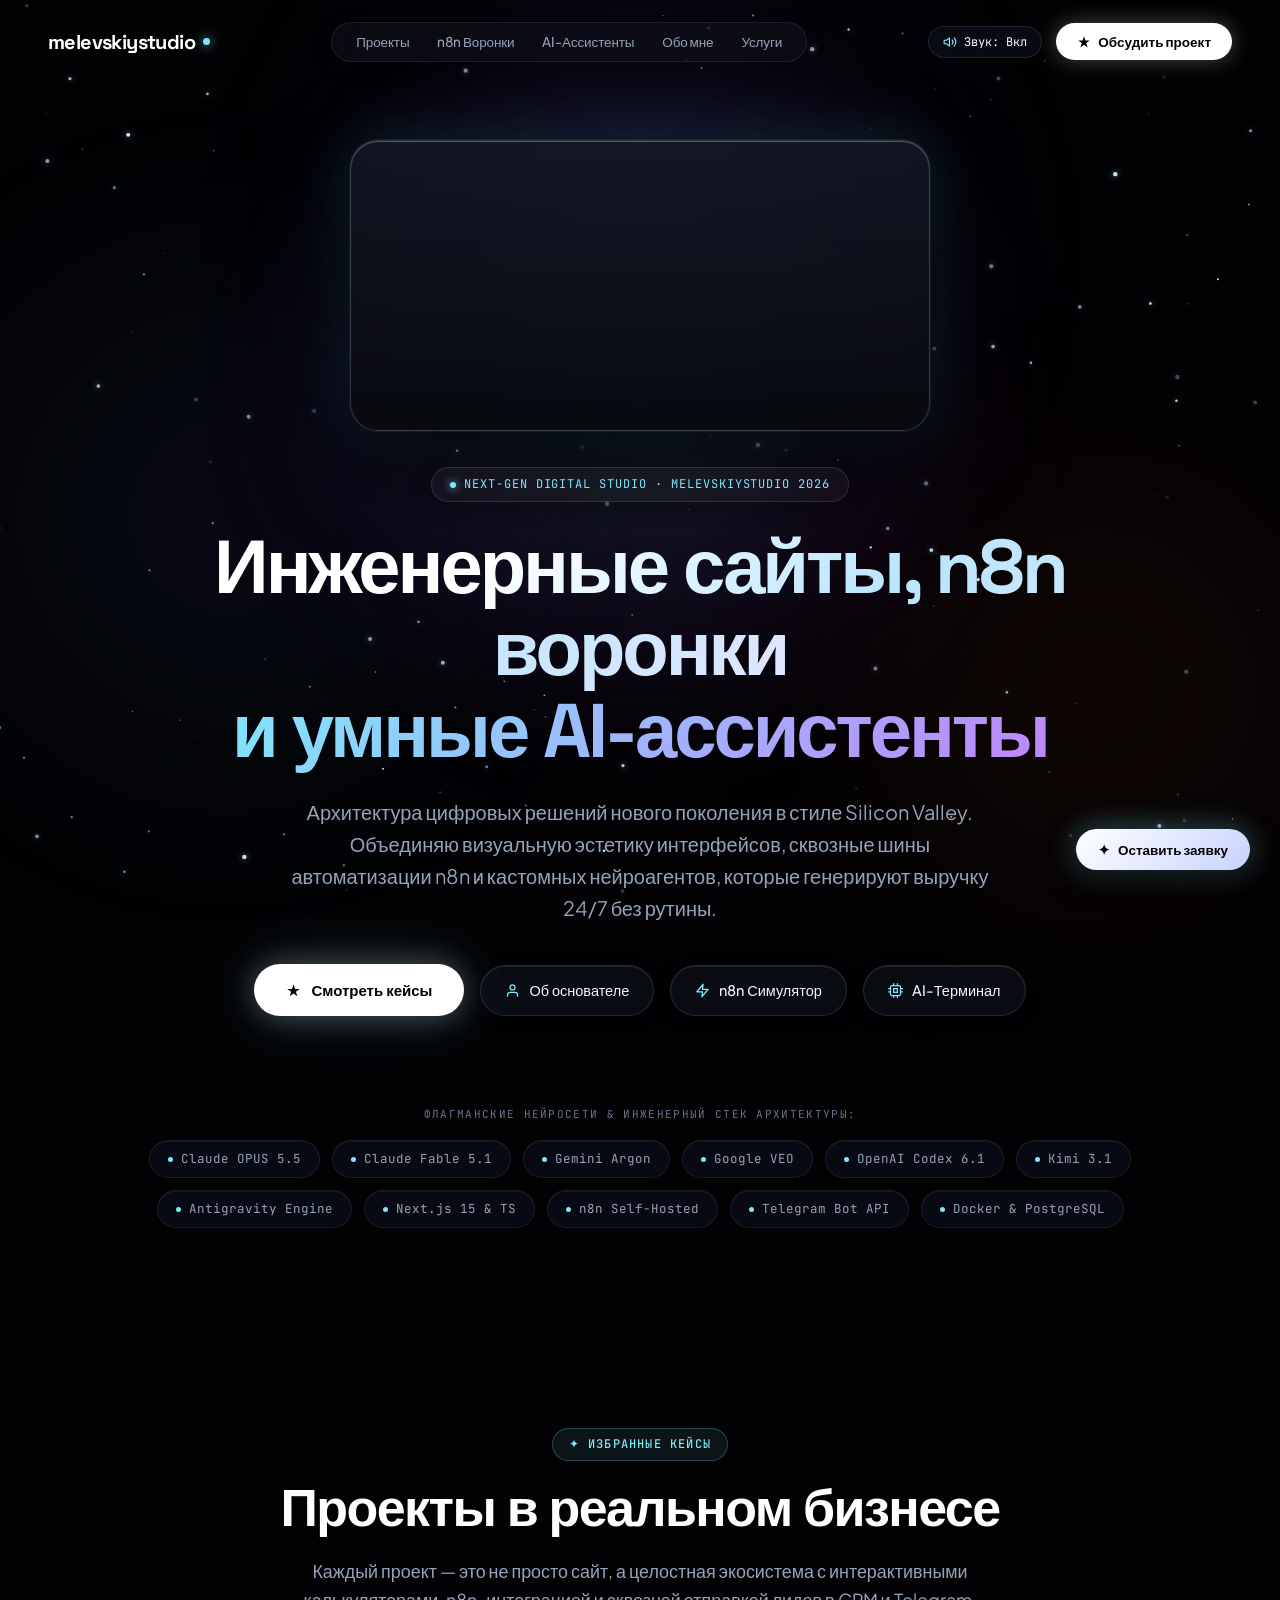
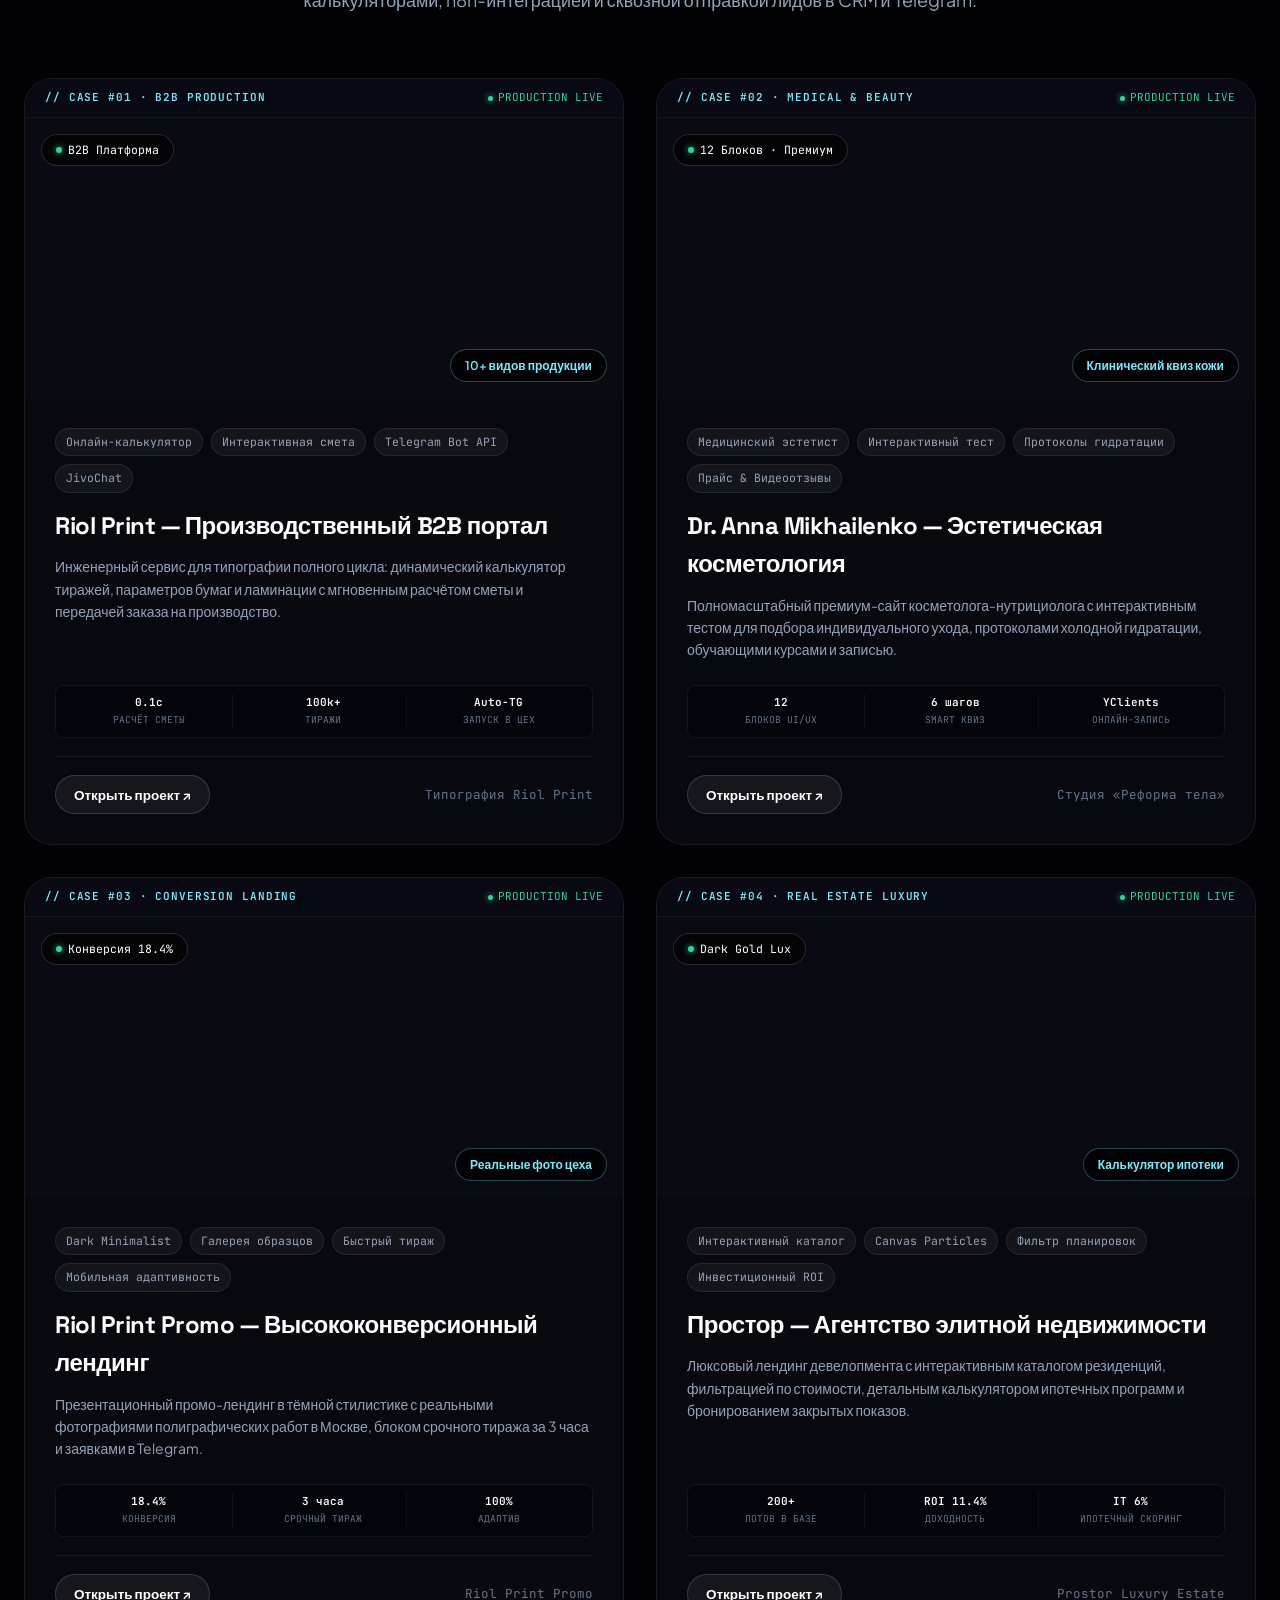
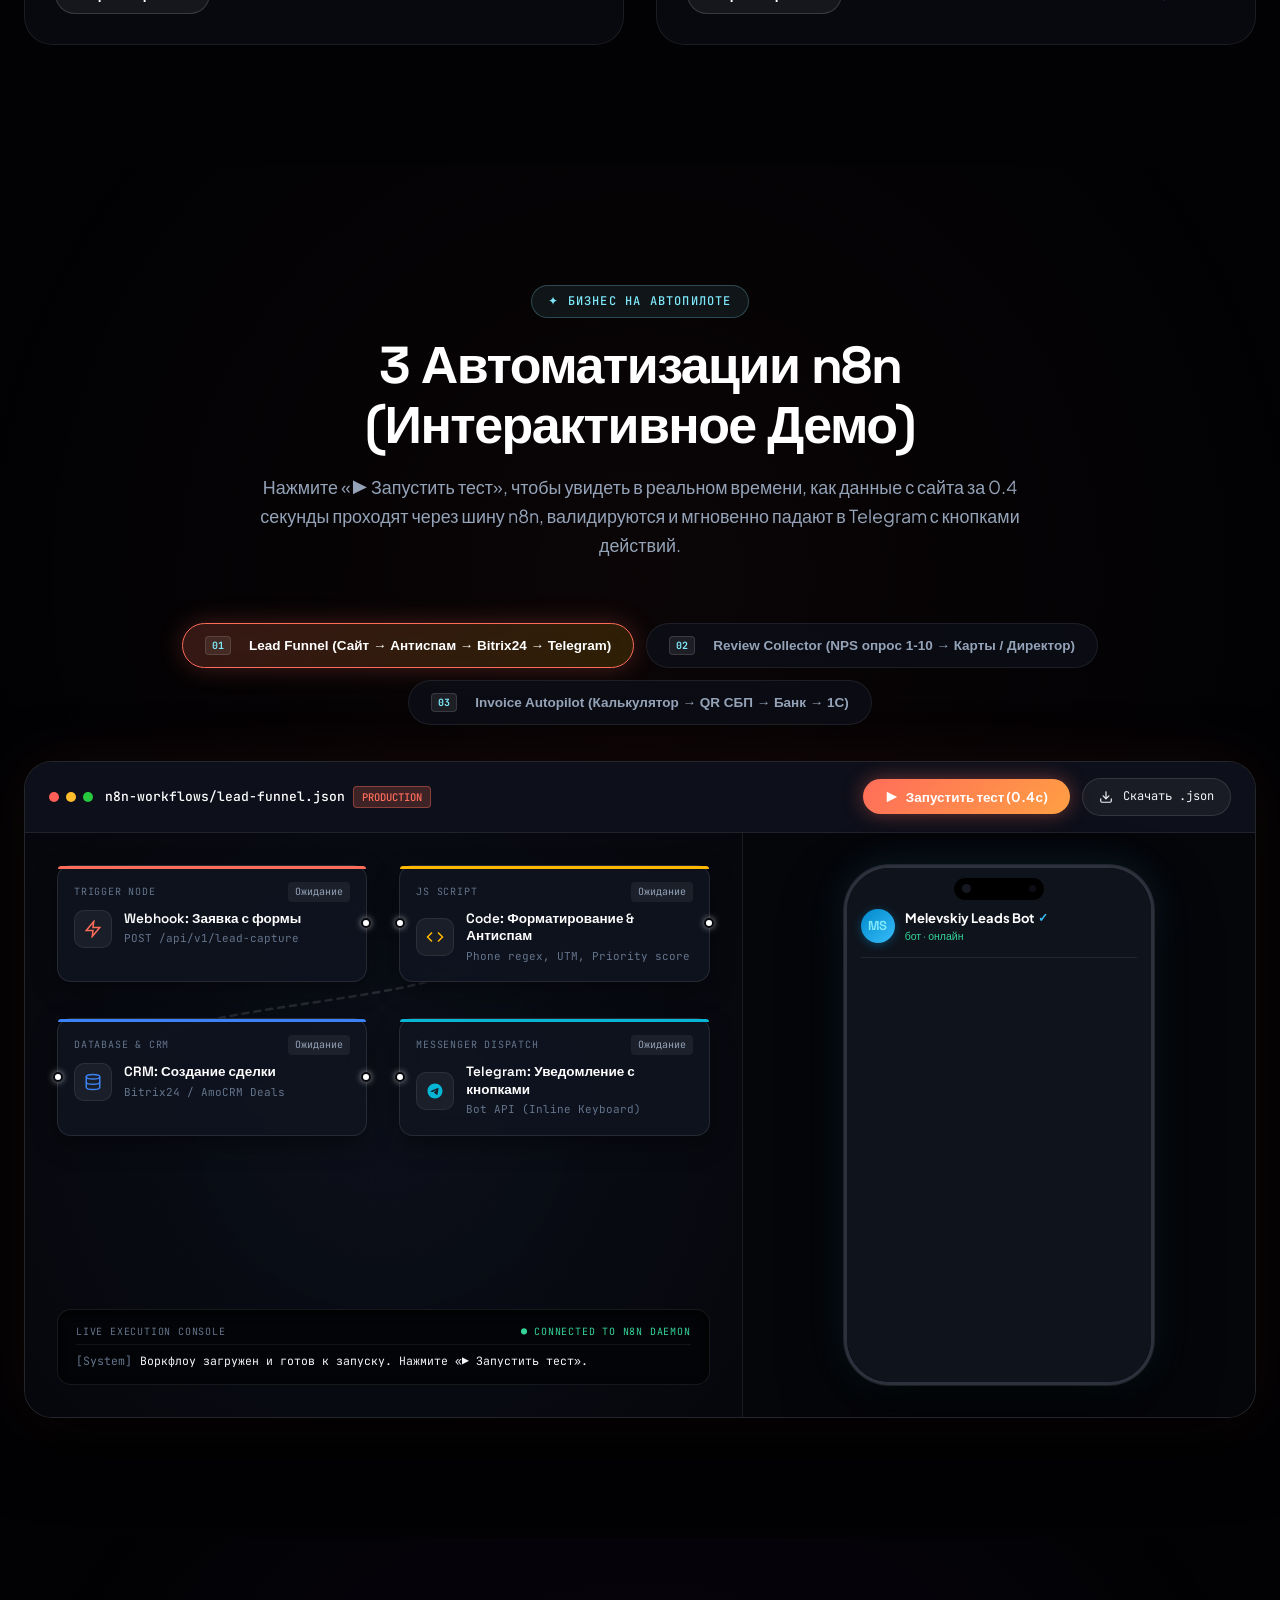
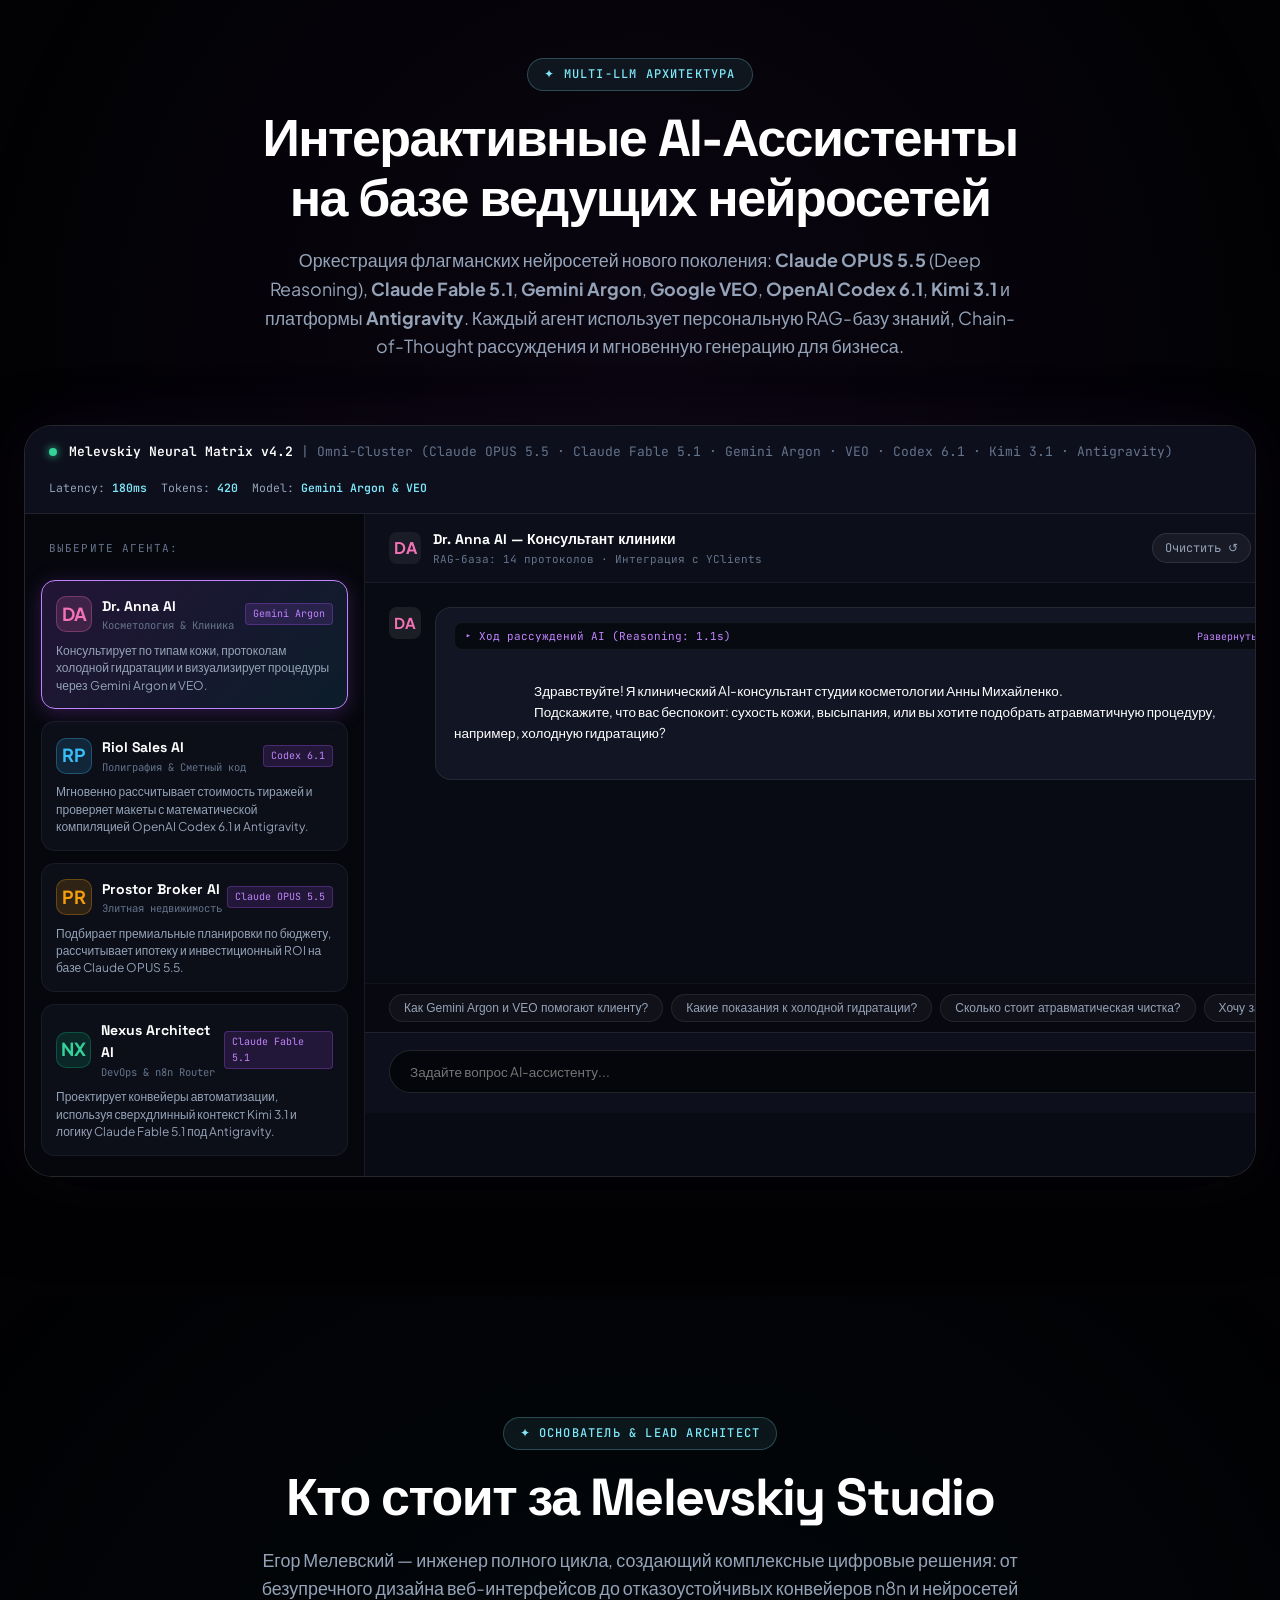
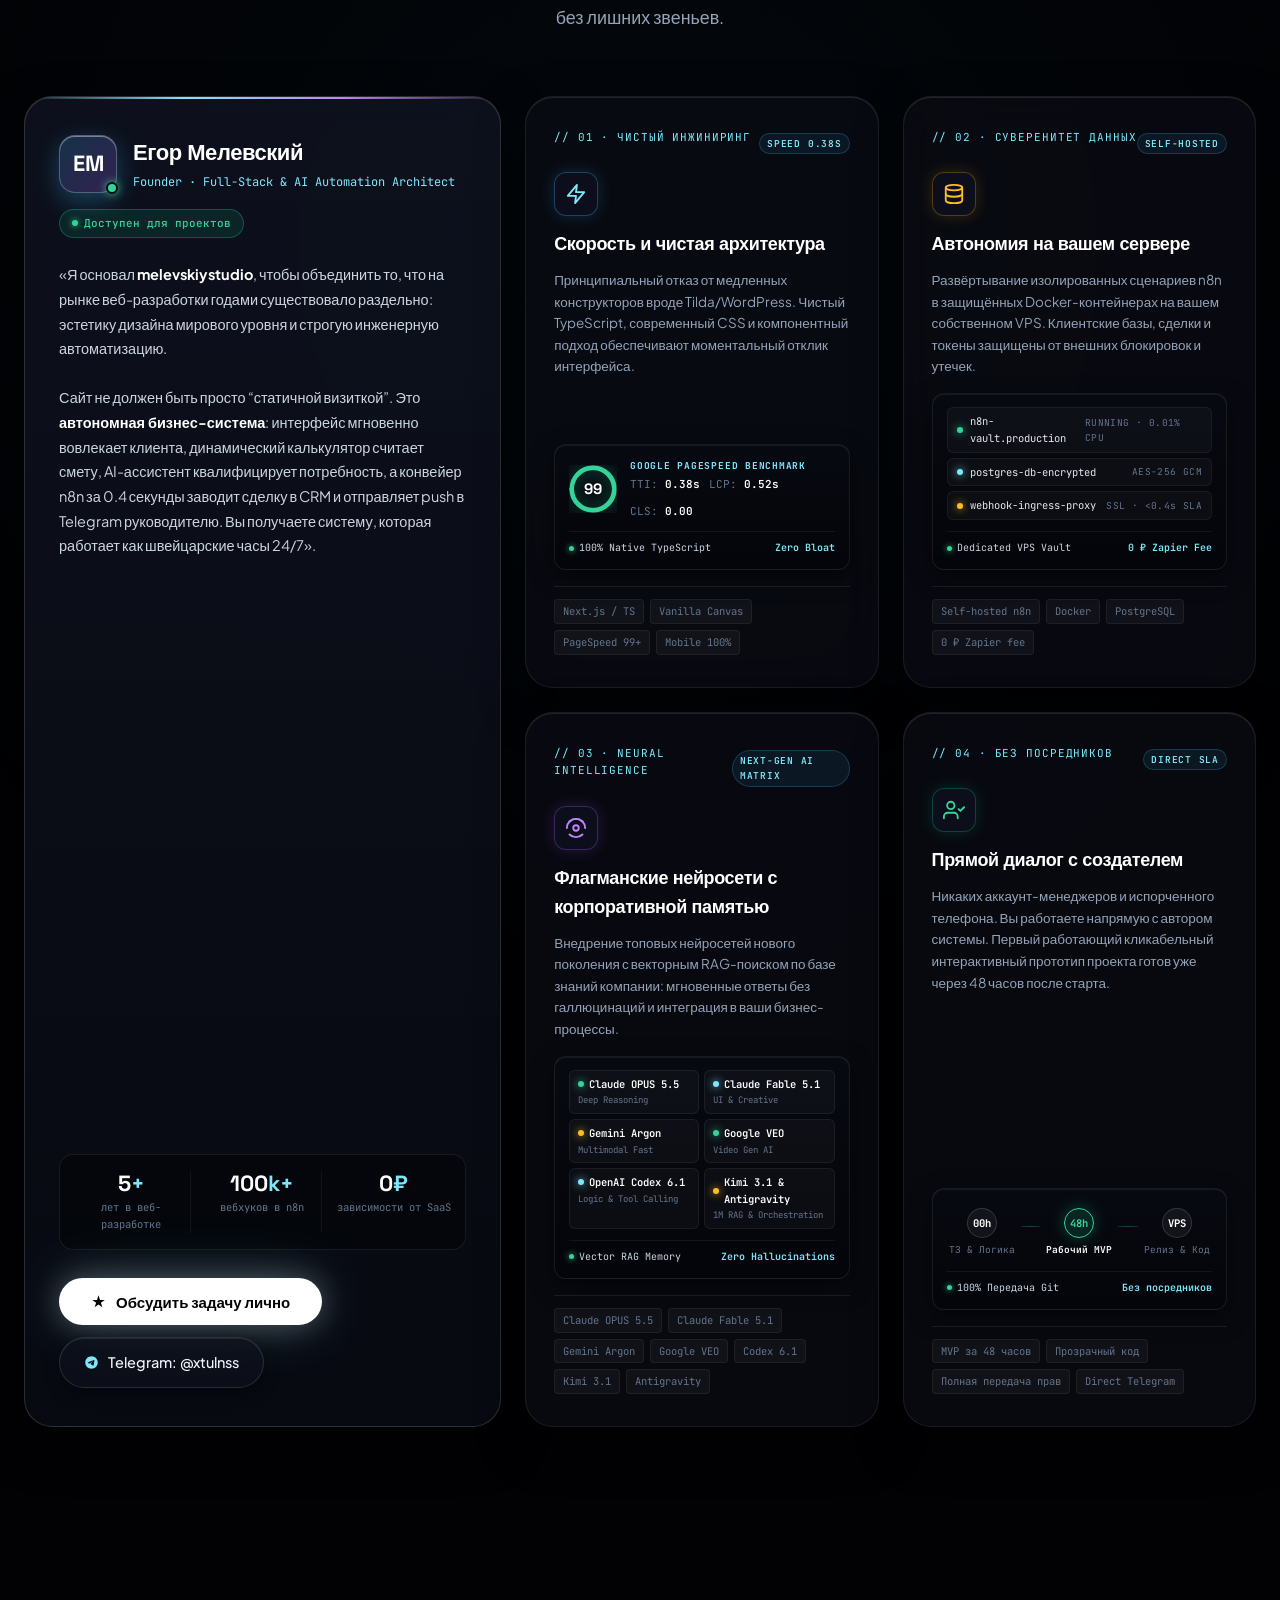
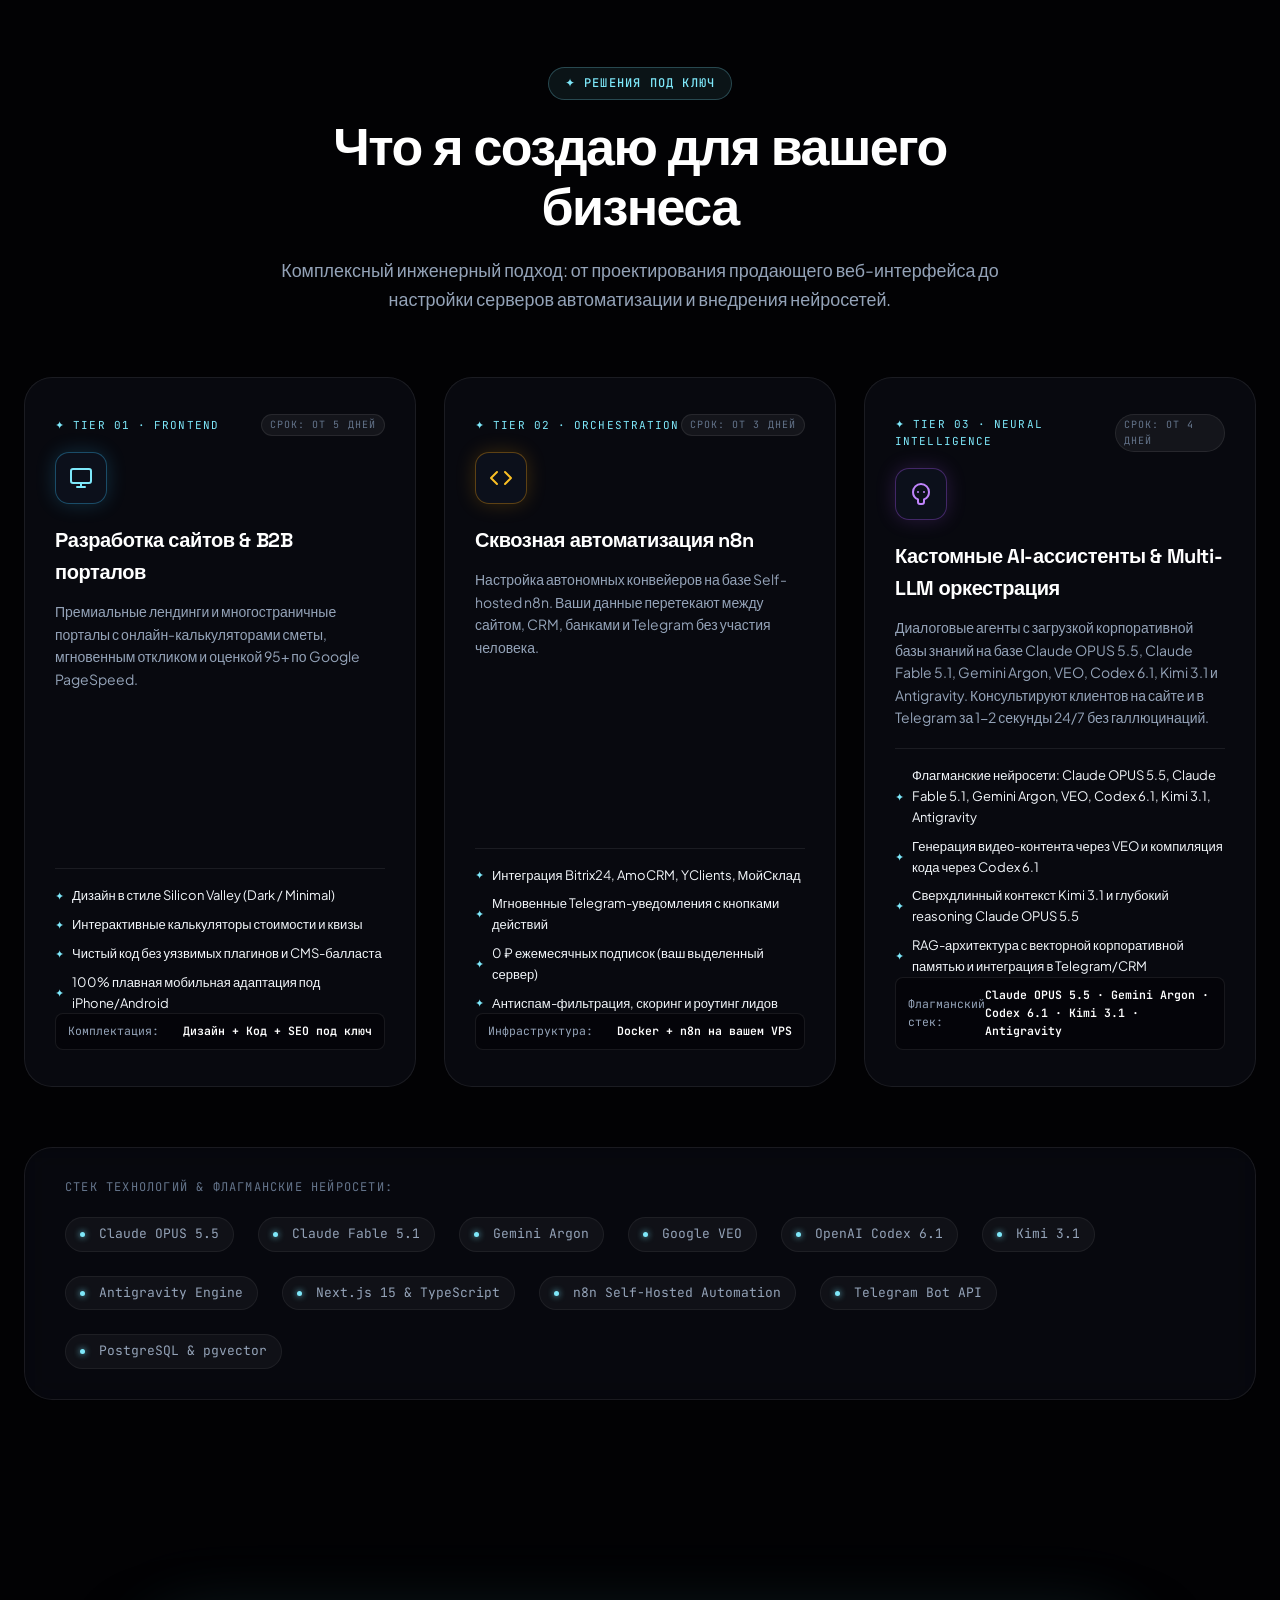
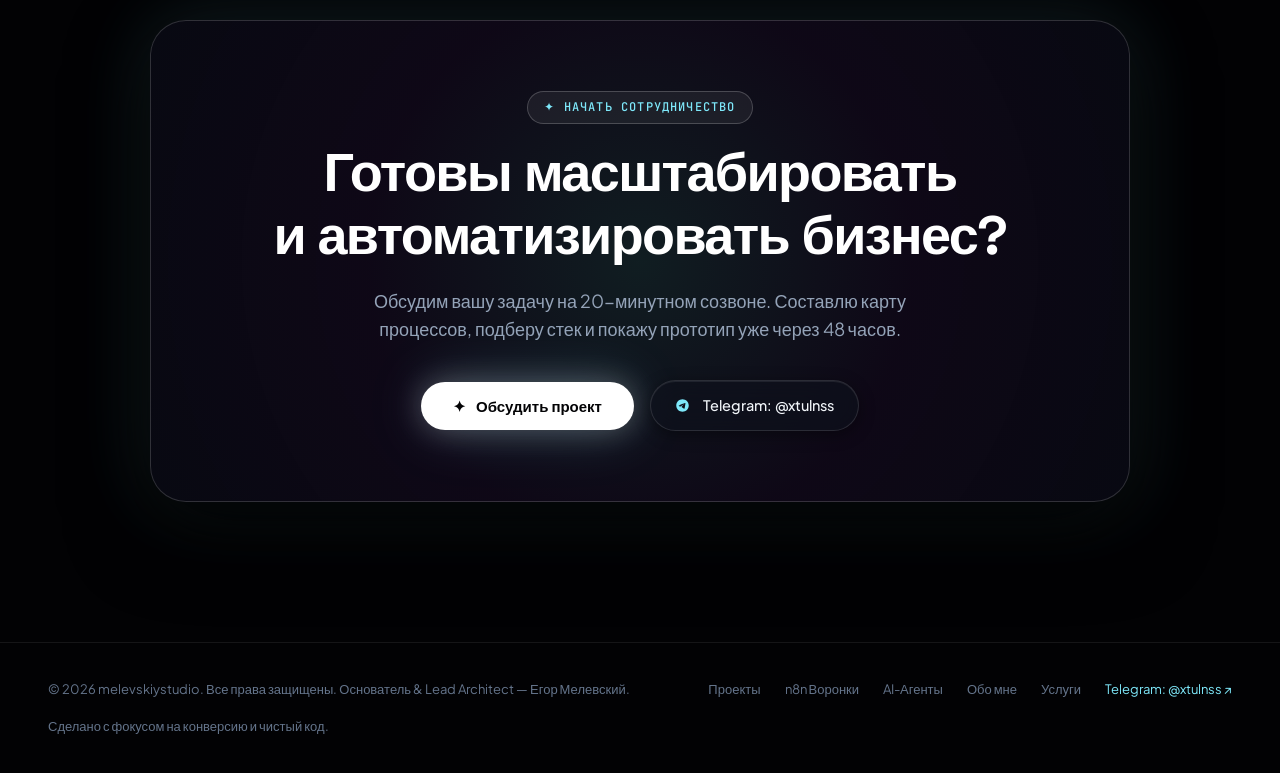
==== commit 6bbae6ae: "style: аутентичный дизайн плашек в стиле Silicon Valley, SVG иконки без эмодзи и фикс кнопок" ====
--- a/index.html
+++ b/index.html
@@ -91,6 +91,60 @@
             pointer-events: none;
         }
 
+        /* AMBIENT LUMINOUS GLOW BLOBS (REFERENCE 1 MOTIF) */
+        .ambient-glow-orb {
+            position: fixed;
+            border-radius: 50%;
+            pointer-events: none;
+            z-index: 0;
+            filter: blur(110px);
+            opacity: 0.38;
+            transition: opacity 1s ease;
+        }
+
+        .ambient-glow-orb.orb-1 {
+            top: -12%;
+            left: 50%;
+            transform: translateX(-50%);
+            width: 720px;
+            height: 720px;
+            background: radial-gradient(circle, rgba(56, 189, 248, 0.28) 0%, rgba(168, 85, 247, 0.16) 42%, transparent 70%);
+            animation: orbFloat1 18s ease-in-out infinite alternate;
+        }
+
+        .ambient-glow-orb.orb-2 {
+            top: 42%;
+            right: -10%;
+            width: 620px;
+            height: 620px;
+            background: radial-gradient(circle, rgba(245, 158, 11, 0.18) 0%, rgba(239, 68, 68, 0.12) 45%, transparent 70%);
+            animation: orbFloat2 22s ease-in-out infinite alternate;
+        }
+
+        .ambient-glow-orb.orb-3 {
+            bottom: 6%;
+            left: -8%;
+            width: 660px;
+            height: 660px;
+            background: radial-gradient(circle, rgba(168, 85, 247, 0.22) 0%, rgba(56, 189, 248, 0.12) 45%, transparent 70%);
+            animation: orbFloat3 20s ease-in-out infinite alternate;
+        }
+
+        @keyframes orbFloat1 {
+            0% { transform: translateX(-50%) translateY(0) scale(1); }
+            100% { transform: translateX(-46%) translateY(55px) scale(1.08); }
+        }
+
+        @keyframes orbFloat2 {
+            0% { transform: translateY(0) scale(1); }
+            100% { transform: translateY(-65px) scale(1.12); }
+        }
+
+        @keyframes orbFloat3 {
+            0% { transform: translateY(0) scale(1); }
+            100% { transform: translateY(45px) scale(1.06); }
+        }
+
         .app-wrapper {
             position: relative;
             z-index: 1;
@@ -212,26 +266,29 @@
         }
 
         .btn-header-cta {
-            background: linear-gradient(135deg, rgba(255,255,255,0.95), rgba(220,230,255,0.85));
-            color: #030305;
+            background: #ffffff !important;
+            color: #030408 !important;
             font-family: var(--font-main);
-            font-weight: 600;
+            font-weight: 700;
             font-size: 13.5px;
             padding: 9px 20px;
             border-radius: var(--radius-full);
-            border: none;
+            border: 1px solid rgba(255, 255, 255, 0.95);
             cursor: pointer;
             transition: var(--transition-normal);
-            box-shadow: 0 0 20px rgba(255,255,255,0.2);
+            box-shadow: 0 0 22px rgba(255, 255, 255, 0.28), 0 4px 14px rgba(0, 0, 0, 0.6);
             display: inline-flex;
             align-items: center;
-            gap: 6px;
+            gap: 7px;
+            white-space: nowrap;
+            text-decoration: none;
         }
 
         .btn-header-cta:hover {
-            transform: translateY(-1px);
-            box-shadow: 0 0 28px rgba(126, 232, 250, 0.4);
-            background: #ffffff;
+            transform: translateY(-1.5px) scale(1.02);
+            box-shadow: 0 0 32px rgba(126, 232, 250, 0.6), 0 6px 18px rgba(0, 0, 0, 0.8);
+            background: #ffffff !important;
+            color: #030408 !important;
         }
 
         /* HERO */
@@ -362,28 +419,41 @@
         }
 
         .btn-glass-secondary {
-            background: rgba(255, 255, 255, 0.05);
-            color: #ffffff;
+            background: rgba(14, 18, 28, 0.65);
+            color: #f1f5f9;
             font-family: var(--font-main);
-            font-size: 15px;
+            font-size: 14.5px;
             font-weight: 500;
-            padding: 14px 28px;
+            padding: 13px 24px;
             border-radius: var(--radius-full);
-            border: 1px solid rgba(255, 255, 255, 0.15);
+            border: 1px solid rgba(255, 255, 255, 0.12);
             backdrop-filter: blur(16px);
             -webkit-backdrop-filter: blur(16px);
             display: inline-flex;
             align-items: center;
-            gap: 8px;
+            gap: 9px;
             transition: var(--transition-normal);
+            box-shadow: inset 0 1px 0 rgba(255, 255, 255, 0.08), 0 4px 16px rgba(0,0,0,0.4);
             cursor: pointer;
+            text-decoration: none;
+        }
+
+        .btn-glass-secondary svg {
+            transition: transform 0.25s ease, stroke 0.25s ease;
+            color: var(--cyan-glow);
+            flex-shrink: 0;
         }
 
         .btn-glass-secondary:hover {
-            background: rgba(255, 255, 255, 0.1);
-            border-color: rgba(255, 255, 255, 0.35);
+            background: rgba(24, 30, 48, 0.85);
+            border-color: rgba(126, 232, 250, 0.45);
             transform: translateY(-2px);
-            color: var(--cyan-glow);
+            color: #ffffff;
+            box-shadow: inset 0 1px 0 rgba(255, 255, 255, 0.2), 0 8px 24px rgba(0,0,0,0.6), 0 0 30px rgba(126, 232, 250, 0.22);
+        }
+
+        .btn-glass-secondary:hover svg {
+            transform: scale(1.1);
         }
 
 
@@ -2665,29 +2735,292 @@
             border-color: rgba(16, 185, 129, 0.3);
             box-shadow: 0 0 16px rgba(16, 185, 129, 0.18);
         }
-        .tile-micro-snippet {
-            background: rgba(3, 4, 8, 0.85);
-            border: 1px solid rgba(255, 255, 255, 0.07);
-            border-radius: 8px;
-            padding: 8px 12px;
+        /* =====================================================
+           AUTHENTIC & DETAILED TILE HUD COMPONENTS (REF 1 & 2)
+        ===================================================== */
+        .tile-hud-box {
+            background: linear-gradient(180deg, rgba(8, 10, 18, 0.92) 0%, rgba(4, 5, 10, 0.98) 100%);
+            border: 1px solid rgba(255, 255, 255, 0.08);
+            border-radius: 12px;
+            padding: 13px 14px;
+            margin-bottom: 16px;
+            box-shadow: inset 0 1px 0 rgba(255, 255, 255, 0.06), 0 8px 22px rgba(0, 0, 0, 0.55);
+            display: flex;
+            flex-direction: column;
+            gap: 11px;
+            transition: var(--transition-normal);
+        }
+
+        .about-card:hover .tile-hud-box {
+            border-color: rgba(255, 255, 255, 0.16);
+            box-shadow: inset 0 1px 0 rgba(255, 255, 255, 0.12), 0 12px 28px rgba(0, 0, 0, 0.65);
+        }
+
+        /* 01. GAUGE & METRICS */
+        .hud-score-row {
+            display: flex;
+            align-items: center;
+            gap: 13px;
+        }
+
+        .hud-gauge {
+            position: relative;
+            width: 48px;
+            height: 48px;
+            display: flex;
+            align-items: center;
+            justify-content: center;
+            flex-shrink: 0;
+        }
+
+        .hud-gauge svg {
+            width: 100%;
+            height: 100%;
+            transform: rotate(-90deg);
+        }
+
+        .hud-gauge .gauge-bg {
+            stroke: rgba(255, 255, 255, 0.08);
+            stroke-width: 3.5;
+            fill: none;
+        }
+
+        .hud-gauge .gauge-fill {
+            stroke: var(--emerald-glow);
+            stroke-width: 3.5;
+            stroke-linecap: round;
+            fill: none;
+            stroke-dasharray: 99, 100;
+            filter: drop-shadow(0 0 6px rgba(16, 185, 129, 0.6));
+        }
+
+        .hud-gauge-val {
+            position: absolute;
+            font-family: var(--font-heading);
+            font-weight: 800;
+            font-size: 15px;
+            color: #ffffff;
+        }
+
+        .hud-meta-col {
+            display: flex;
+            flex-direction: column;
+            gap: 3px;
+            flex-grow: 1;
+        }
+
+        .hud-label {
+            font-family: var(--font-mono);
+            font-size: 9.5px;
+            letter-spacing: 0.08em;
+            color: var(--cyan-glow);
+            font-weight: 700;
+        }
+
+        .hud-sub-stats {
+            display: flex;
+            align-items: center;
+            gap: 9px;
             font-family: var(--font-mono);
             font-size: 11px;
-            line-height: 1.5;
-            margin-bottom: 16px;
-            box-shadow: inset 0 1px 0 rgba(255, 255, 255, 0.04);
-        }
-        .tile-micro-snippet .token-comment {
-            color: #64748b;
-        }
-        .tile-micro-snippet .token-kw {
+            color: var(--text-muted);
+            flex-wrap: wrap;
+        }
+
+        .hud-sub-stats b {
+            color: #ffffff;
+            font-weight: 600;
+        }
+
+        /* 02. DOCKER STACK LIST */
+        .docker-stack-list {
+            display: flex;
+            flex-direction: column;
+            gap: 5px;
+        }
+
+        .docker-stack-item {
+            display: flex;
+            align-items: center;
+            justify-content: space-between;
+            padding: 5px 9px;
+            background: rgba(255, 255, 255, 0.03);
+            border: 1px solid rgba(255, 255, 255, 0.05);
+            border-radius: 6px;
+            font-family: var(--font-mono);
+            font-size: 10.5px;
+            transition: var(--transition-normal);
+        }
+
+        .docker-stack-item:hover {
+            background: rgba(255, 255, 255, 0.06);
+            border-color: rgba(255, 255, 255, 0.12);
+        }
+
+        .docker-stack-item .item-left {
+            display: flex;
+            align-items: center;
+            gap: 7px;
+            color: #e2e8f0;
+        }
+
+        .stack-dot {
+            width: 6px;
+            height: 6px;
+            border-radius: 50%;
+            flex-shrink: 0;
+        }
+
+        .stack-dot.green {
+            background: var(--emerald-glow);
+            box-shadow: 0 0 8px var(--emerald-glow);
+            animation: pulseGlow 2s infinite ease-in-out;
+        }
+
+        .stack-dot.amber {
+            background: var(--amber-glow);
+            box-shadow: 0 0 8px var(--amber-glow);
+        }
+
+        .stack-dot.cyan {
+            background: var(--cyan-glow);
+            box-shadow: 0 0 8px var(--cyan-glow);
+        }
+
+        .stack-status-tag {
+            font-size: 9.5px;
+            color: var(--text-muted);
+            letter-spacing: 0.04em;
+        }
+
+        /* 03. AI MODELS CLUSTER */
+        .ai-models-cluster {
+            display: grid;
+            grid-template-columns: repeat(2, 1fr);
+            gap: 5px;
+        }
+
+        .ai-chip-pill {
+            display: flex;
+            flex-direction: column;
+            padding: 5px 8px;
+            background: rgba(255, 255, 255, 0.03);
+            border: 1px solid rgba(255, 255, 255, 0.06);
+            border-radius: 6px;
+            font-family: var(--font-mono);
+            transition: var(--transition-normal);
+        }
+
+        .ai-chip-pill:hover {
+            border-color: rgba(168, 85, 247, 0.45);
+            background: rgba(168, 85, 247, 0.09);
+            transform: translateY(-1px);
+        }
+
+        .ai-chip-pill .model-title {
+            font-size: 10.5px;
+            font-weight: 600;
+            color: #ffffff;
+            display: flex;
+            align-items: center;
+            gap: 5px;
+        }
+
+        .ai-chip-pill .model-role {
+            font-size: 9px;
+            color: var(--text-muted);
+            margin-top: 1px;
+        }
+
+        /* 04. TIMELINE HUD ROW */
+        .timeline-hud-row {
+            display: flex;
+            align-items: center;
+            justify-content: space-between;
+            padding: 6px 2px 2px;
+            position: relative;
+        }
+
+        .timeline-step {
+            display: flex;
+            flex-direction: column;
+            align-items: center;
+            text-align: center;
+            z-index: 2;
+        }
+
+        .step-badge {
+            width: 30px;
+            height: 30px;
+            border-radius: 50%;
+            background: rgba(255, 255, 255, 0.05);
+            border: 1px solid rgba(255, 255, 255, 0.14);
+            display: flex;
+            align-items: center;
+            justify-content: center;
+            font-family: var(--font-mono);
+            font-size: 10.5px;
+            font-weight: 700;
+            color: #ffffff;
+            margin-bottom: 4px;
+            transition: var(--transition-normal);
+        }
+
+        .timeline-step.highlight .step-badge {
+            background: rgba(16, 185, 129, 0.16);
+            border-color: var(--emerald-glow);
+            color: var(--emerald-glow);
+            box-shadow: 0 0 16px rgba(16, 185, 129, 0.35);
+        }
+
+        .step-label {
+            font-family: var(--font-mono);
+            font-size: 9.5px;
+            color: var(--text-muted);
+        }
+
+        .timeline-step.highlight .step-label {
+            color: #ffffff;
+            font-weight: 600;
+        }
+
+        .timeline-connector {
+            flex-grow: 1;
+            height: 1px;
+            background: linear-gradient(90deg, rgba(255, 255, 255, 0.1), rgba(16, 185, 129, 0.4), rgba(255, 255, 255, 0.1));
+            margin: -14px 6px 0;
+            z-index: 1;
+        }
+
+        /* COMMON HUD STRIP */
+        .hud-status-strip {
+            display: flex;
+            align-items: center;
+            justify-content: space-between;
+            padding-top: 8px;
+            border-top: 1px solid rgba(255, 255, 255, 0.06);
+            font-family: var(--font-mono);
+            font-size: 10px;
+        }
+
+        .hud-status-pill {
+            display: inline-flex;
+            align-items: center;
+            gap: 5px;
+            color: #cbd5e1;
+        }
+
+        .hud-status-pill .dot-live {
+            width: 5px;
+            height: 5px;
+            border-radius: 50%;
+            background: var(--emerald-glow);
+            box-shadow: 0 0 6px var(--emerald-glow);
+        }
+
+        .hud-benchmark-tag {
             color: var(--cyan-glow);
             font-weight: 600;
-        }
-        .tile-micro-snippet .token-key {
-            color: #cbd5e1;
-        }
-        .tile-micro-snippet .token-val {
-            color: var(--amber-glow);
         }
 
         /* SERVICE ICON BOXES */
@@ -3496,6 +3829,9 @@
 <body>
 
     <canvas id="starfieldCanvas"></canvas>
+    <div class="ambient-glow-orb orb-1"></div>
+    <div class="ambient-glow-orb orb-2"></div>
+    <div class="ambient-glow-orb orb-3"></div>
 
     <div class="toast-banner" id="toastNotification">
         <span id="toastIcon">✦</span>
@@ -3525,7 +3861,10 @@
                     <span id="soundIcon" class="sound-icon-box"><svg width="14" height="14" viewBox="0 0 24 24" fill="none" stroke="currentColor" stroke-width="2" stroke-linecap="round" stroke-linejoin="round"><polygon points="11 5 6 9 2 9 2 15 6 15 11 19 11 5"></polygon><path class="sound-wave-1" d="M15.54 8.46a5 5 0 0 1 0 7.07"></path><path class="sound-wave-2" d="M19.07 4.93a10 10 0 0 1 0 14.14"></path></svg></span> Звук: <span id="soundStateText">Вкл</span>
                 </button>
                 <button class="btn-header-cta" onclick="openContactModal()">
-                    <span>✦</span> Обсудить проект
+                    <svg width="14" height="14" viewBox="0 0 24 24" fill="currentColor">
+                        <path d="M12 2l2.4 7.4h7.6l-6.2 4.5 2.4 7.4-6.2-4.5-6.2 4.5 2.4-7.4-6.2-4.5h7.6z"/>
+                    </svg>
+                    <span>Обсудить проект</span>
                 </button>
             </div>
         </header>
@@ -3561,16 +3900,38 @@
 
             <div class="hero-actions-row">
                 <a href="#projects" class="btn-luminous-primary" onclick="playUiSound('click')">
-                    <span>✦</span> Смотреть кейсы
+                    <svg width="15" height="15" viewBox="0 0 24 24" fill="currentColor">
+                        <path d="M12 2l2.4 7.4h7.6l-6.2 4.5 2.4 7.4-6.2-4.5-6.2 4.5 2.4-7.4-6.2-4.5h7.6z"/>
+                    </svg>
+                    <span>Смотреть кейсы</span>
                 </a>
                 <a href="#about" class="btn-glass-secondary" onclick="playUiSound('click')">
-                    Об основателе
+                    <svg width="15" height="15" viewBox="0 0 24 24" fill="none" stroke="currentColor" stroke-width="2" stroke-linecap="round" stroke-linejoin="round">
+                        <path d="M20 21v-2a4 4 0 0 0-4-4H8a4 4 0 0 0-4 4v2"></path>
+                        <circle cx="12" cy="7" r="4"></circle>
+                    </svg>
+                    <span>Об основателе</span>
                 </a>
                 <a href="#automations" class="btn-glass-secondary" onclick="playUiSound('click')">
-                    n8n Симулятор
+                    <svg width="15" height="15" viewBox="0 0 24 24" fill="none" stroke="currentColor" stroke-width="2" stroke-linecap="round" stroke-linejoin="round">
+                        <polygon points="13 2 3 14 12 14 11 22 21 10 12 10 13 2"></polygon>
+                    </svg>
+                    <span>n8n Симулятор</span>
                 </a>
                 <a href="#ai-assistants" class="btn-glass-secondary" onclick="playUiSound('click')">
-                    AI-Терминал
+                    <svg width="15" height="15" viewBox="0 0 24 24" fill="none" stroke="currentColor" stroke-width="2" stroke-linecap="round" stroke-linejoin="round">
+                        <rect x="4" y="4" width="16" height="16" rx="2"></rect>
+                        <rect x="9" y="9" width="6" height="6"></rect>
+                        <line x1="9" y1="1" x2="9" y2="4"></line>
+                        <line x1="15" y1="1" x2="15" y2="4"></line>
+                        <line x1="9" y1="20" x2="9" y2="23"></line>
+                        <line x1="15" y1="20" x2="15" y2="23"></line>
+                        <line x1="20" y1="9" x2="23" y2="9"></line>
+                        <line x1="20" y1="14" x2="23" y2="14"></line>
+                        <line x1="1" y1="9" x2="4" y2="9"></line>
+                        <line x1="1" y1="14" x2="4" y2="14"></line>
+                    </svg>
+                    <span>AI-Терминал</span>
                 </a>
             </div>
 
@@ -4148,7 +4509,12 @@
                         <!-- Поле ввода сообщения -->
                         <div class="chat-input-bar-wrap">
                             <input type="text" id="userChatInput" class="chat-input-field" placeholder="Задайте вопрос AI-ассистенту..." onkeydown="if(event.key==='Enter') sendChatMessage()">
-                            <button class="chat-send-btn" onclick="sendChatMessage()">➤</button>
+                            <button class="chat-send-btn" onclick="sendChatMessage()">
+                                <svg width="15" height="15" viewBox="0 0 24 24" fill="none" stroke="currentColor" stroke-width="2" stroke-linecap="round" stroke-linejoin="round">
+                                    <line x1="22" y1="2" x2="11" y2="13"></line>
+                                    <polygon points="22 2 15 22 11 13 2 9 22 2"></polygon>
+                                </svg>
+                            </button>
                         </div>
 
                     </div>
@@ -4255,10 +4621,14 @@
 
                     <div class="founder-cta-row">
                         <button class="btn-luminous-primary" onclick="openContactModal()">
-                            <span>✦</span> Обсудить задачу лично
+                            <svg width="15" height="15" viewBox="0 0 24 24" fill="currentColor">
+                                <path d="M12 2l2.4 7.4h7.6l-6.2 4.5 2.4 7.4-6.2-4.5-6.2 4.5 2.4-7.4-6.2-4.5h7.6z"/>
+                            </svg>
+                            <span>Обсудить задачу лично</span>
                         </button>
                         <a href="https://t.me/xtulnss" target="_blank" rel="noopener" class="btn-glass-secondary" onclick="playUiSound('click')">
-                            <svg width="15" height="15" viewBox="0 0 24 24" fill="currentColor" style="display:inline-block; vertical-align:middle; margin-right:4px;"><path d="M12 2C6.48 2 2 6.48 2 12s4.48 10 10 10 10-4.48 10-10S17.52 2 12 2zm4.64 6.8c-.15 1.58-.8 5.42-1.13 7.19-.14.75-.42 1-.68 1.03-.58.05-1.02-.38-1.58-.75-.88-.58-1.38-.94-2.23-1.5-.99-.65-.35-1.01.22-1.59.15-.15 2.71-2.48 2.76-2.69a.2.2 0 00-.05-.18c-.06-.05-.14-.03-.21-.02-.09.02-1.49.95-4.22 2.79-.4.27-.76.41-1.08.4-.36-.01-1.04-.2-1.55-.37-.63-.2-1.12-.31-1.08-.66.02-.18.27-.36.75-.55 2.92-1.27 4.86-2.11 5.83-2.52 2.77-1.16 3.35-1.36 3.73-1.36.08 0 .27.02.39.12.1.08.13.19.14.27-.01.06.01.24 0 .38z"/></svg> Telegram: @xtulnss
+                            <svg width="15" height="15" viewBox="0 0 24 24" fill="currentColor"><path d="M12 2C6.48 2 2 6.48 2 12s4.48 10 10 10 10-4.48 10-10S17.52 2 12 2zm4.64 6.8c-.15 1.58-.8 5.42-1.13 7.19-.14.75-.42 1-.68 1.03-.58.05-1.02-.38-1.58-.75-.88-.58-1.38-.94-2.23-1.5-.99-.65-.35-1.01.22-1.59.15-.15 2.71-2.48 2.76-2.69a.2.2 0 00-.05-.18c-.06-.05-.14-.03-.21-.02-.09.02-1.49.95-4.22 2.79-.4.27-.76.41-1.08.4-.36-.01-1.04-.2-1.55-.37-.63-.2-1.12-.31-1.08-.66.02-.18.27-.36.75-.55 2.92-1.27 4.86-2.11 5.83-2.52 2.77-1.16 3.35-1.36 3.73-1.36.08 0 .27.02.39.12.1.08.13.19.14.27-.01.06.01.24 0 .38z"/></svg>
+                            <span>Telegram: @xtulnss</span>
                         </a>
                     </div>
                 </div>
@@ -4276,16 +4646,35 @@
                     </div>
                     <h3 class="about-tile-title">Скорость и чистая архитектура</h3>
                     <p class="about-tile-desc">
-                        Принципиальный отказ от медленных конструкторов вроде Tilda/WordPress. Чистый TypeScript, современный CSS и компонентный подход обеспечивают отклик до 0.5 секунды и 98+ баллов по Google PageSpeed.
+                        Принципиальный отказ от медленных конструкторов вроде Tilda/WordPress. Чистый TypeScript, современный CSS и компонентный подход обеспечивают моментальный отклик интерфейса.
                     </p>
-                    <div class="tile-micro-snippet">
-                        <span class="token-comment">// Core Web Vitals Benchmark</span><br>
-                        <span class="token-kw">const</span> perf = { <span class="token-key">score</span>: <span class="token-val">99</span>, <span class="token-key">tti</span>: <span class="token-val">"0.38s"</span> };
+                    <div class="tile-hud-box">
+                        <div class="hud-score-row">
+                            <div class="hud-gauge">
+                                <svg viewBox="0 0 36 36">
+                                    <path class="gauge-bg" d="M18 2.0845 a 15.9155 15.9155 0 0 1 0 31.831 a 15.9155 15.9155 0 0 1 0 -31.831"/>
+                                    <path class="gauge-fill" d="M18 2.0845 a 15.9155 15.9155 0 0 1 0 31.831 a 15.9155 15.9155 0 0 1 0 -31.831"/>
+                                </svg>
+                                <span class="hud-gauge-val">99</span>
+                            </div>
+                            <div class="hud-meta-col">
+                                <div class="hud-label">GOOGLE PAGESPEED BENCHMARK</div>
+                                <div class="hud-sub-stats">
+                                    <span>TTI: <b>0.38s</b></span>
+                                    <span>LCP: <b>0.52s</b></span>
+                                    <span>CLS: <b>0.00</b></span>
+                                </div>
+                            </div>
+                        </div>
+                        <div class="hud-status-strip">
+                            <span class="hud-status-pill"><span class="dot-live"></span> 100% Native TypeScript</span>
+                            <span class="hud-benchmark-tag">Zero Bloat</span>
+                        </div>
                     </div>
                     <div class="about-tile-tags">
                         <span class="about-tile-tag">Next.js / TS</span>
                         <span class="about-tile-tag">Vanilla Canvas</span>
-                        <span class="about-tile-tag">PageSpeed 98+</span>
+                        <span class="about-tile-tag">PageSpeed 99+</span>
                         <span class="about-tile-tag">Mobile 100%</span>
                     </div>
                 </div>
@@ -4305,11 +4694,36 @@
                     </div>
                     <h3 class="about-tile-title">Автономия на вашем сервере</h3>
                     <p class="about-tile-desc">
-                        Развёртывание изолированных сценариев n8n в защищённых Docker-контейнерах на вашем собственном сервере. Ваши клиентские базы, сделки и токены защищены от внешних блокировок и не требуют ежемесячных подписок.
+                        Развёртывание изолированных сценариев n8n в защищённых Docker-контейнерах на вашем собственном VPS. Клиентские базы, сделки и токены защищены от внешних блокировок и утечек.
                     </p>
-                    <div class="tile-micro-snippet">
-                        <span class="token-comment">// Isolated Docker n8n instance</span><br>
-                        <span class="token-kw">docker</span> run -d --name n8n-vault --restart always
+                    <div class="tile-hud-box">
+                        <div class="docker-stack-list">
+                            <div class="docker-stack-item">
+                                <div class="item-left">
+                                    <span class="stack-dot green"></span>
+                                    <span>n8n-vault.production</span>
+                                </div>
+                                <span class="stack-status-tag">RUNNING · 0.01% CPU</span>
+                            </div>
+                            <div class="docker-stack-item">
+                                <div class="item-left">
+                                    <span class="stack-dot cyan"></span>
+                                    <span>postgres-db-encrypted</span>
+                                </div>
+                                <span class="stack-status-tag">AES-256 GCM</span>
+                            </div>
+                            <div class="docker-stack-item">
+                                <div class="item-left">
+                                    <span class="stack-dot amber"></span>
+                                    <span>webhook-ingress-proxy</span>
+                                </div>
+                                <span class="stack-status-tag">SSL · &lt;0.4s SLA</span>
+                            </div>
+                        </div>
+                        <div class="hud-status-strip">
+                            <span class="hud-status-pill"><span class="dot-live"></span> Dedicated VPS Vault</span>
+                            <span class="hud-benchmark-tag">0 ₽ Zapier Fee</span>
+                        </div>
                     </div>
                     <div class="about-tile-tags">
                         <span class="about-tile-tag">Self-hosted n8n</span>
@@ -4335,11 +4749,39 @@
                     </div>
                     <h3 class="about-tile-title">Флагманские нейросети с корпоративной памятью</h3>
                     <p class="about-tile-desc">
-                        Внедрение топовых нейросетей нового поколения: <b>Claude OPUS 5.5</b> (Deep Reasoning), <b>Claude Fable 5.1</b>, <b>Gemini Argon</b>, генеративной видеосистемы <b>VEO</b>, <b>OpenAI Codex 6.1</b>, <b>Kimi 3.1</b> (сверхдлинный контекст) и платформы <b>Antigravity</b> с векторным RAG-поиском по базе знаний компании.
+                        Внедрение топовых нейросетей нового поколения с векторным RAG-поиском по базе знаний компании: мгновенные ответы без галлюцинаций и интеграция в ваши бизнес-процессы.
                     </p>
-                    <div class="tile-micro-snippet">
-                        <span class="token-comment">// Multi-Agent Dispatch Matrix</span><br>
-                        <span class="token-kw">const</span> cluster = <span class="token-kw">await</span> Antigravity.route({ <span class="token-key">models</span>: [<span class="token-val">"claude-opus-5.5"</span>, <span class="token-val">"gemini-argon"</span>, <span class="token-val">"veo"</span>, <span class="token-val">"codex-6.1"</span>, <span class="token-val">"kimi-3.1"</span>] });
+                    <div class="tile-hud-box">
+                        <div class="ai-models-cluster">
+                            <div class="ai-chip-pill">
+                                <span class="model-title"><span class="stack-dot green"></span> Claude OPUS 5.5</span>
+                                <span class="model-role">Deep Reasoning</span>
+                            </div>
+                            <div class="ai-chip-pill">
+                                <span class="model-title"><span class="stack-dot cyan"></span> Claude Fable 5.1</span>
+                                <span class="model-role">UI & Creative</span>
+                            </div>
+                            <div class="ai-chip-pill">
+                                <span class="model-title"><span class="stack-dot amber"></span> Gemini Argon</span>
+                                <span class="model-role">Multimodal Fast</span>
+                            </div>
+                            <div class="ai-chip-pill">
+                                <span class="model-title"><span class="stack-dot green"></span> Google VEO</span>
+                                <span class="model-role">Video Gen AI</span>
+                            </div>
+                            <div class="ai-chip-pill">
+                                <span class="model-title"><span class="stack-dot cyan"></span> OpenAI Codex 6.1</span>
+                                <span class="model-role">Logic & Tool Calling</span>
+                            </div>
+                            <div class="ai-chip-pill">
+                                <span class="model-title"><span class="stack-dot amber"></span> Kimi 3.1 & Antigravity</span>
+                                <span class="model-role">1M RAG & Orchestration</span>
+                            </div>
+                        </div>
+                        <div class="hud-status-strip">
+                            <span class="hud-status-pill"><span class="dot-live"></span> Vector RAG Memory</span>
+                            <span class="hud-benchmark-tag">Zero Hallucinations</span>
+                        </div>
                     </div>
                     <div class="about-tile-tags">
                         <span class="about-tile-tag">Claude OPUS 5.5</span>
@@ -4349,7 +4791,6 @@
                         <span class="about-tile-tag">Codex 6.1</span>
                         <span class="about-tile-tag">Kimi 3.1</span>
                         <span class="about-tile-tag">Antigravity</span>
-                        <span class="about-tile-tag">RAG Matrix</span>
                     </div>
                 </div>
 
@@ -4370,14 +4811,33 @@
                     <p class="about-tile-desc">
                         Никаких аккаунт-менеджеров и испорченного телефона. Вы работаете напрямую с автором системы. Первый работающий кликабельный интерактивный прототип проекта готов уже через 48 часов после старта.
                     </p>
-                    <div class="tile-micro-snippet">
-                        <span class="token-comment">// Rapid Deployment Pipeline</span><br>
-                        <span class="token-kw">git</span> deploy --target production <span class="token-comment">// 48h SLA</span>
+                    <div class="tile-hud-box">
+                        <div class="timeline-hud-row">
+                            <div class="timeline-step">
+                                <div class="step-badge">00h</div>
+                                <div class="step-label">ТЗ & Логика</div>
+                            </div>
+                            <div class="timeline-connector"></div>
+                            <div class="timeline-step highlight">
+                                <div class="step-badge">48h</div>
+                                <div class="step-label">Рабочий MVP</div>
+                            </div>
+                            <div class="timeline-connector"></div>
+                            <div class="timeline-step">
+                                <div class="step-badge">VPS</div>
+                                <div class="step-label">Релиз & Код</div>
+                            </div>
+                        </div>
+                        <div class="hud-status-strip">
+                            <span class="hud-status-pill"><span class="dot-live"></span> 100% Передача Git</span>
+                            <span class="hud-benchmark-tag">Без посредников</span>
+                        </div>
                     </div>
                     <div class="about-tile-tags">
                         <span class="about-tile-tag">MVP за 48 часов</span>
                         <span class="about-tile-tag">Прозрачный код</span>
                         <span class="about-tile-tag">Полная передача прав</span>
+                        <span class="about-tile-tag">Direct Telegram</span>
                     </div>
                 </div>
 
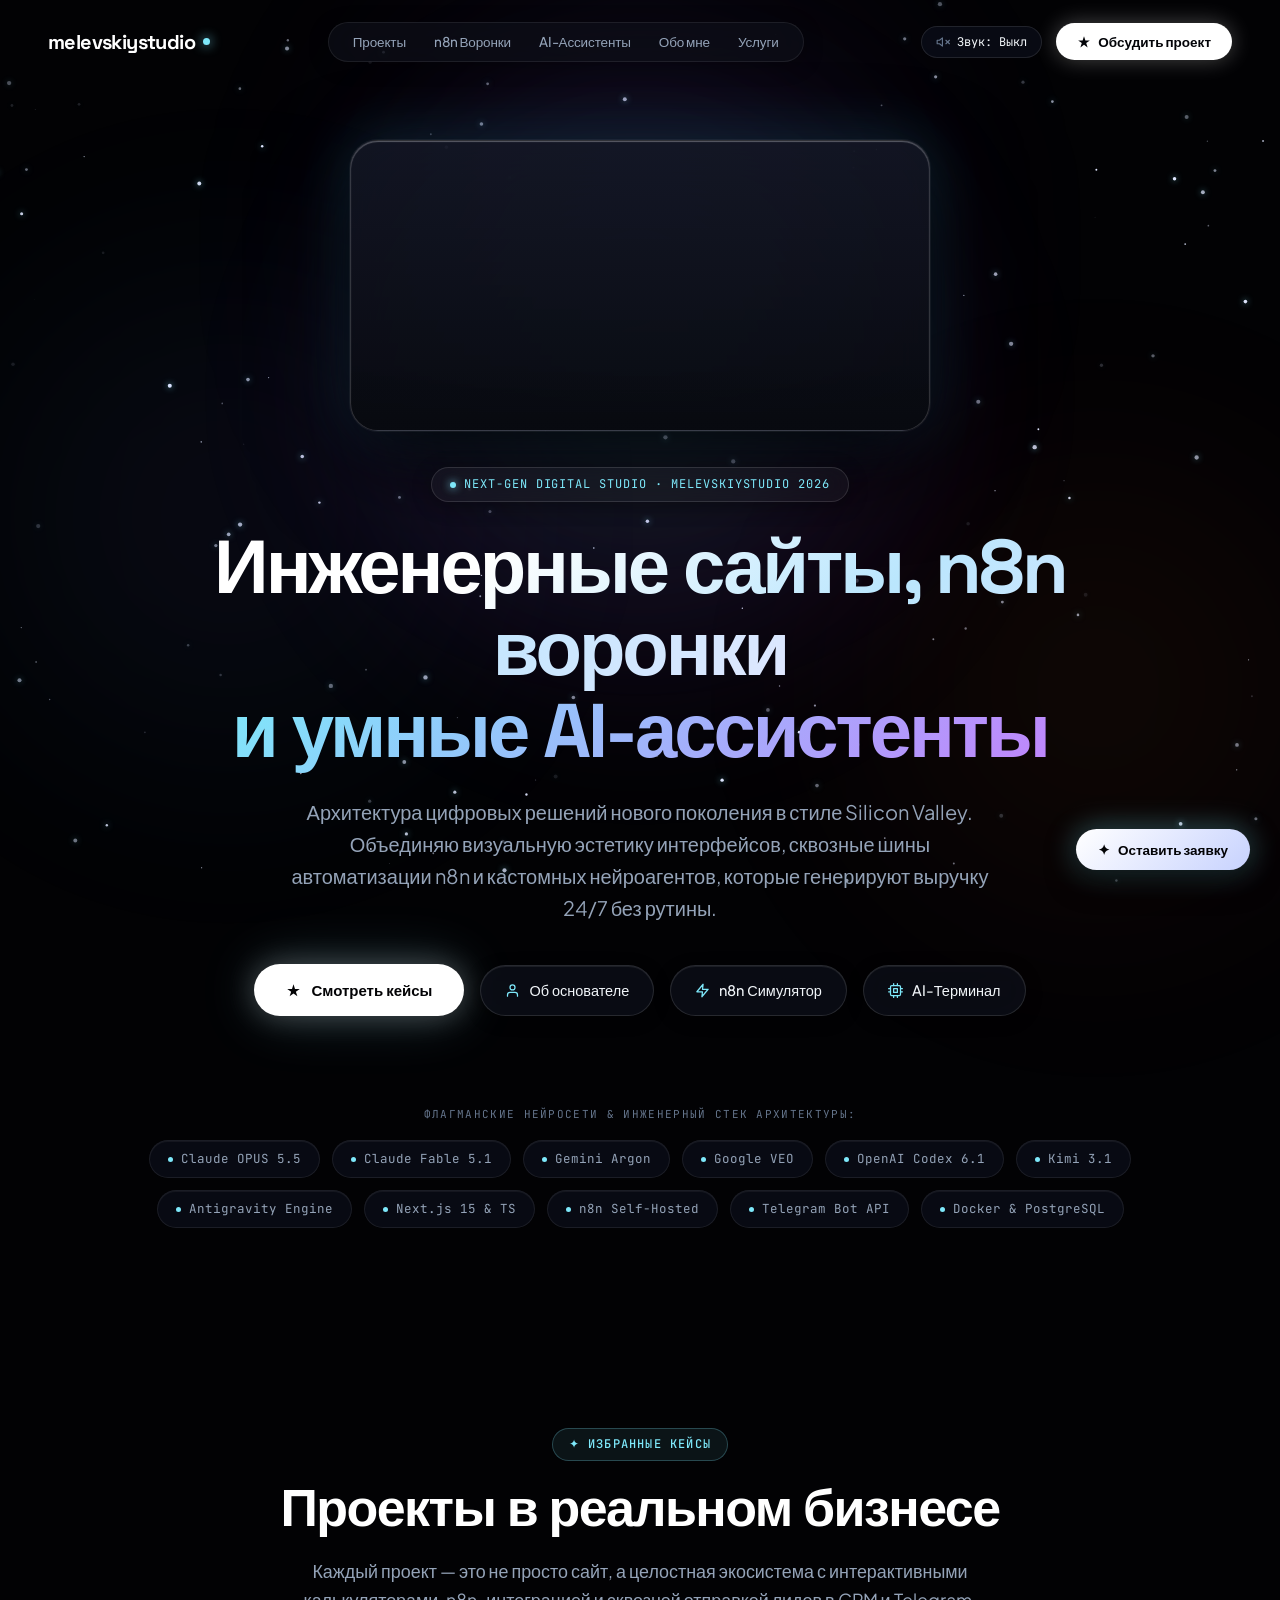
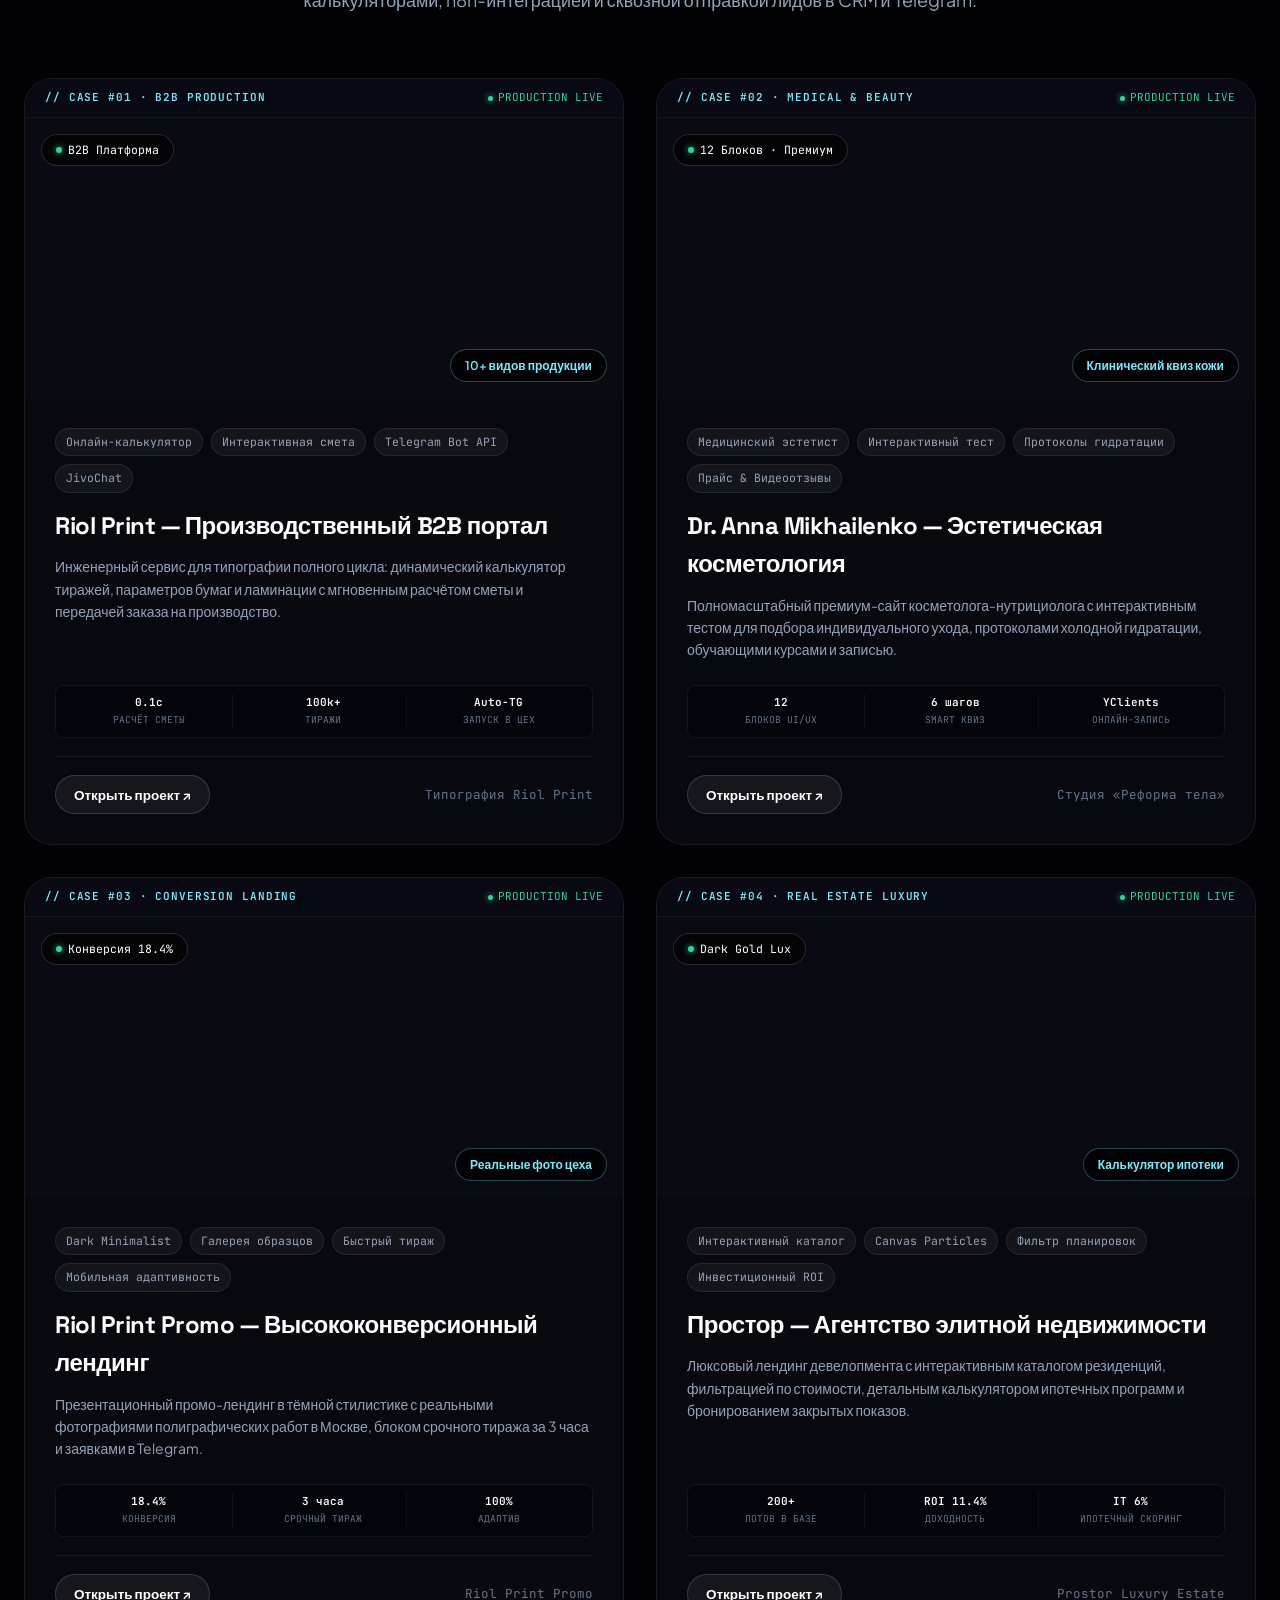
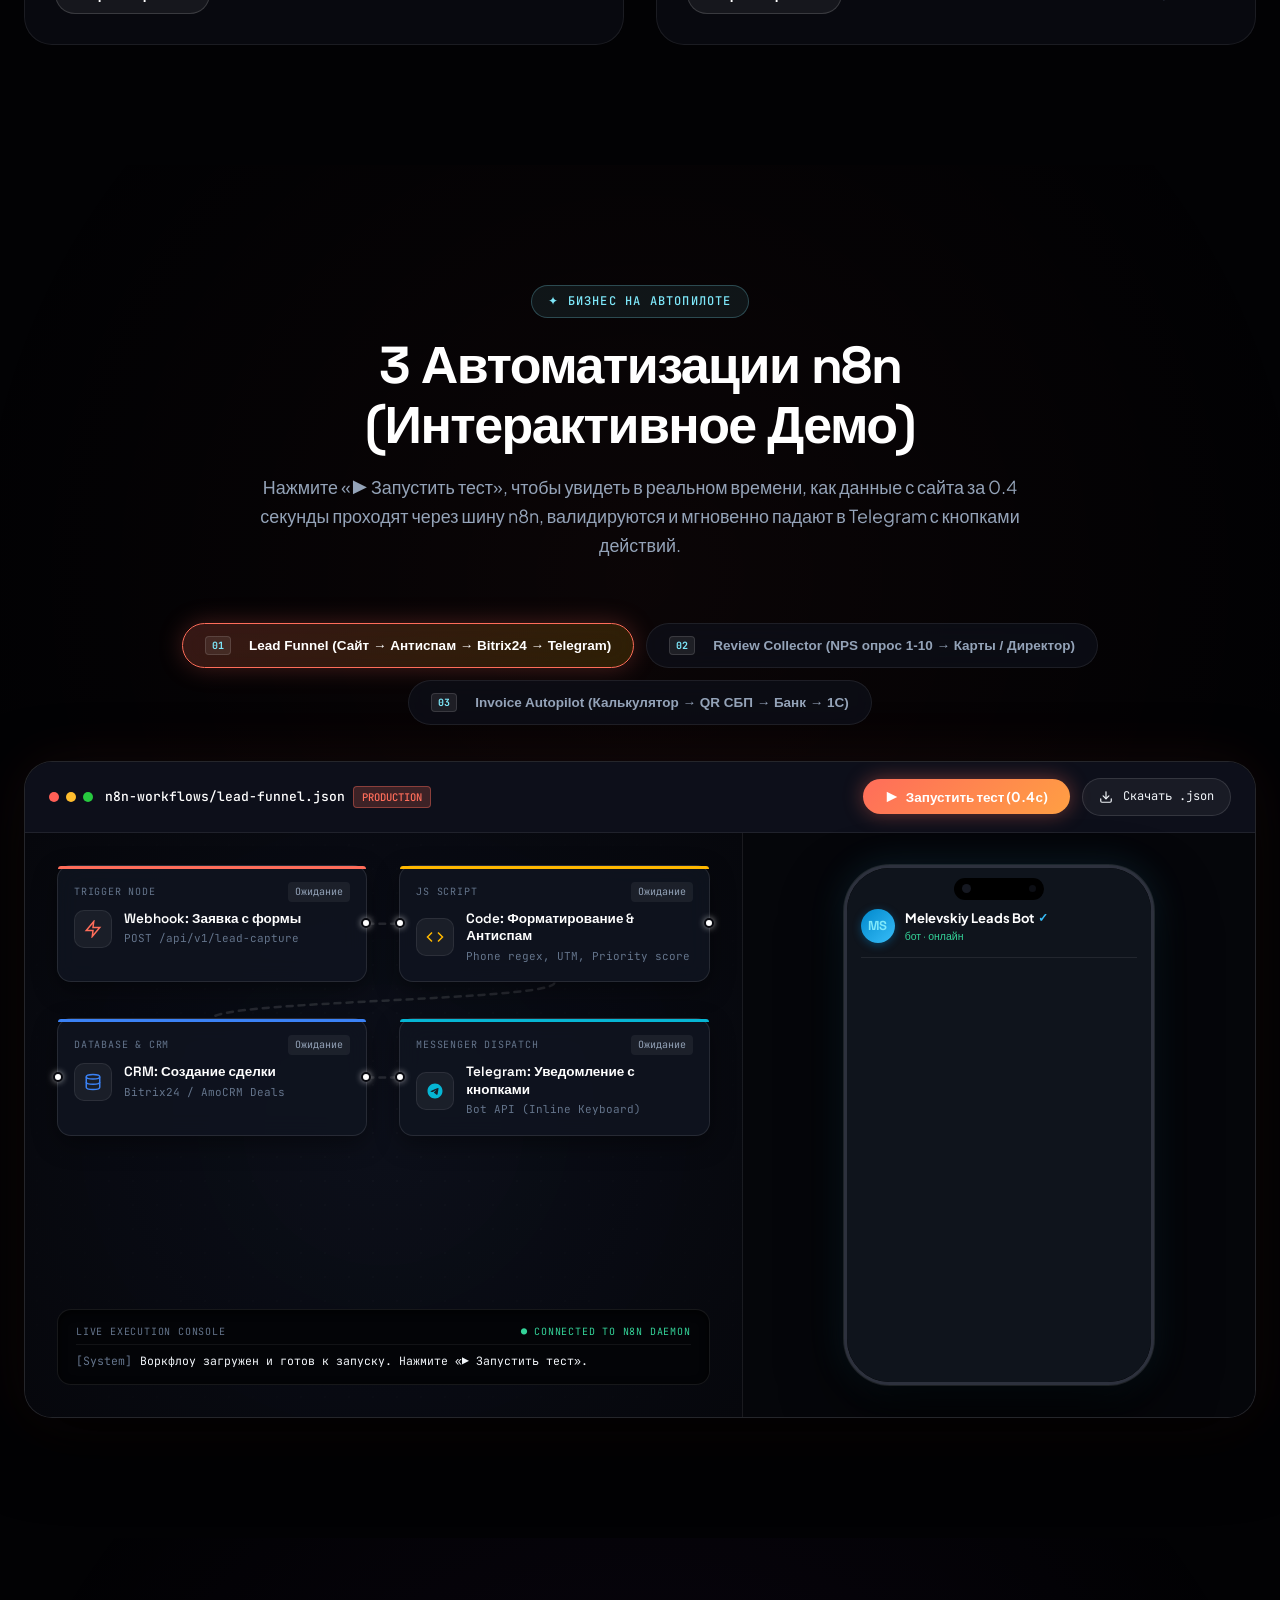
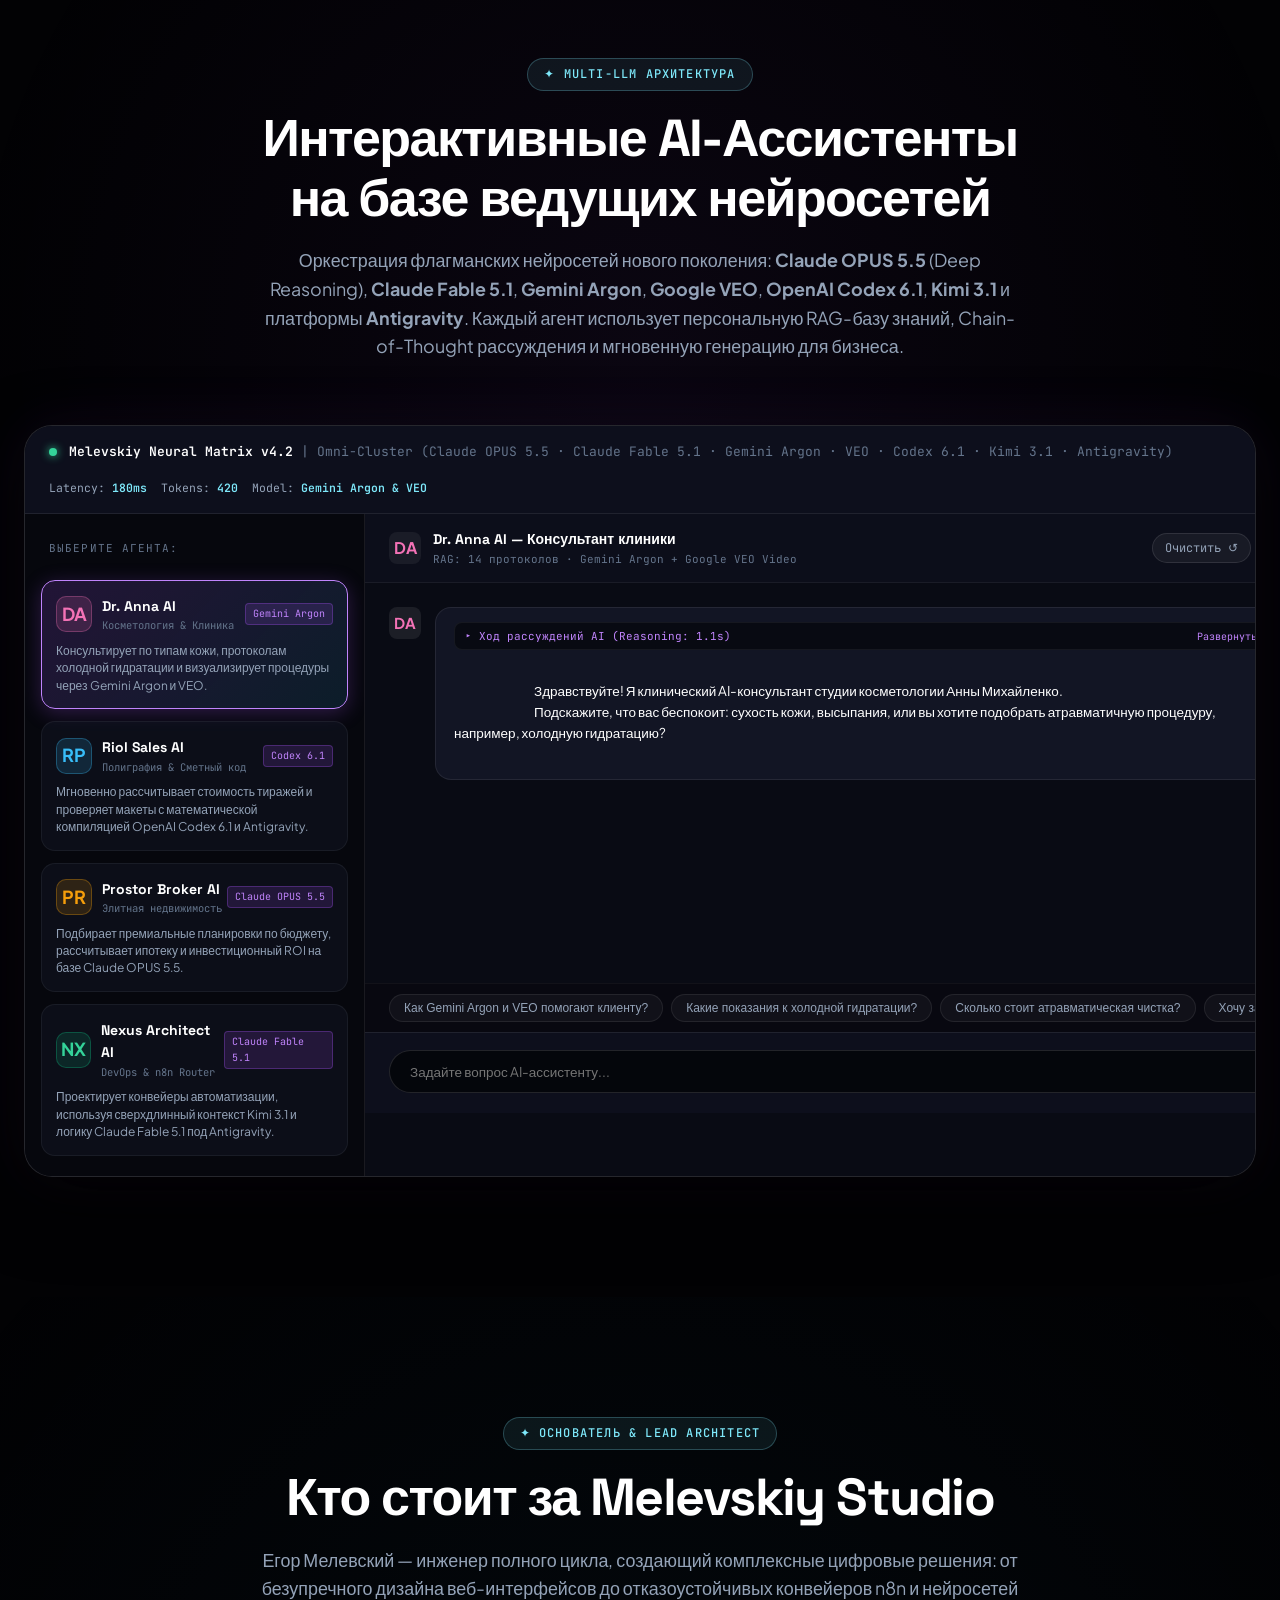
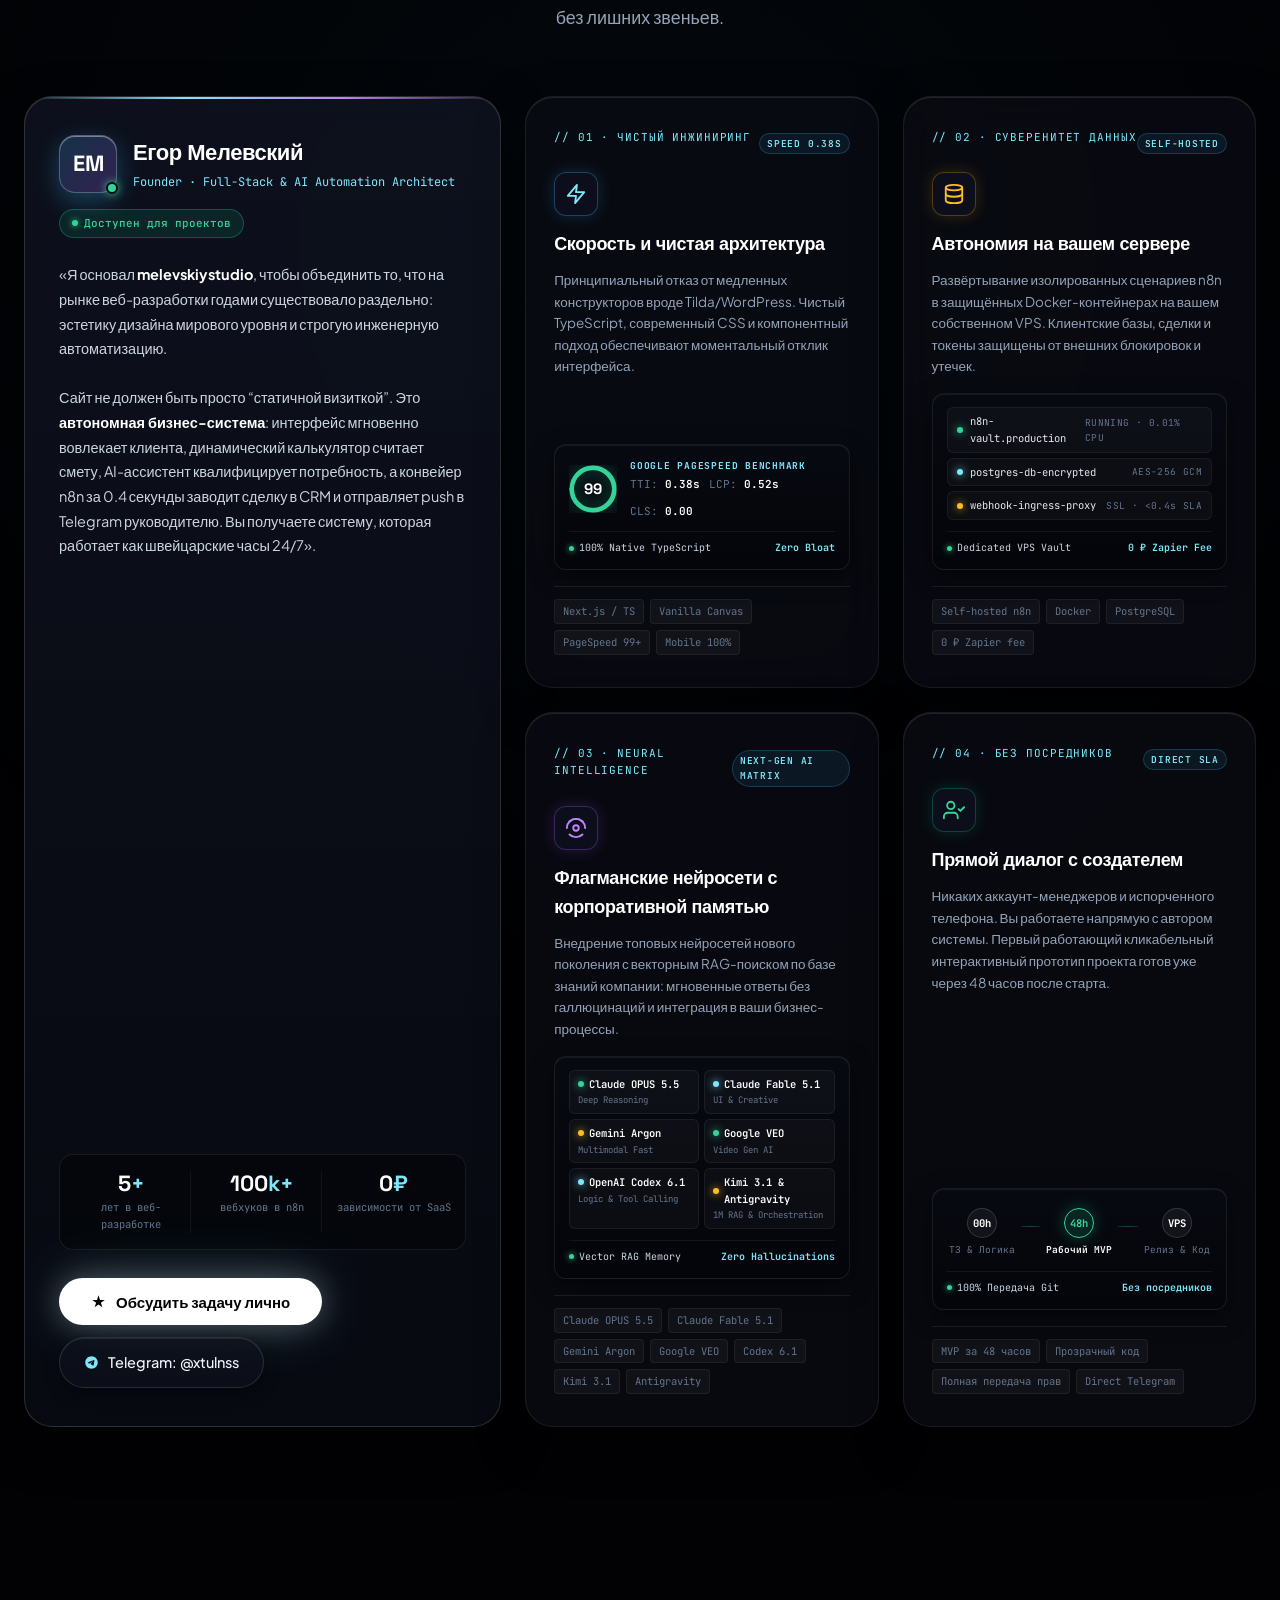
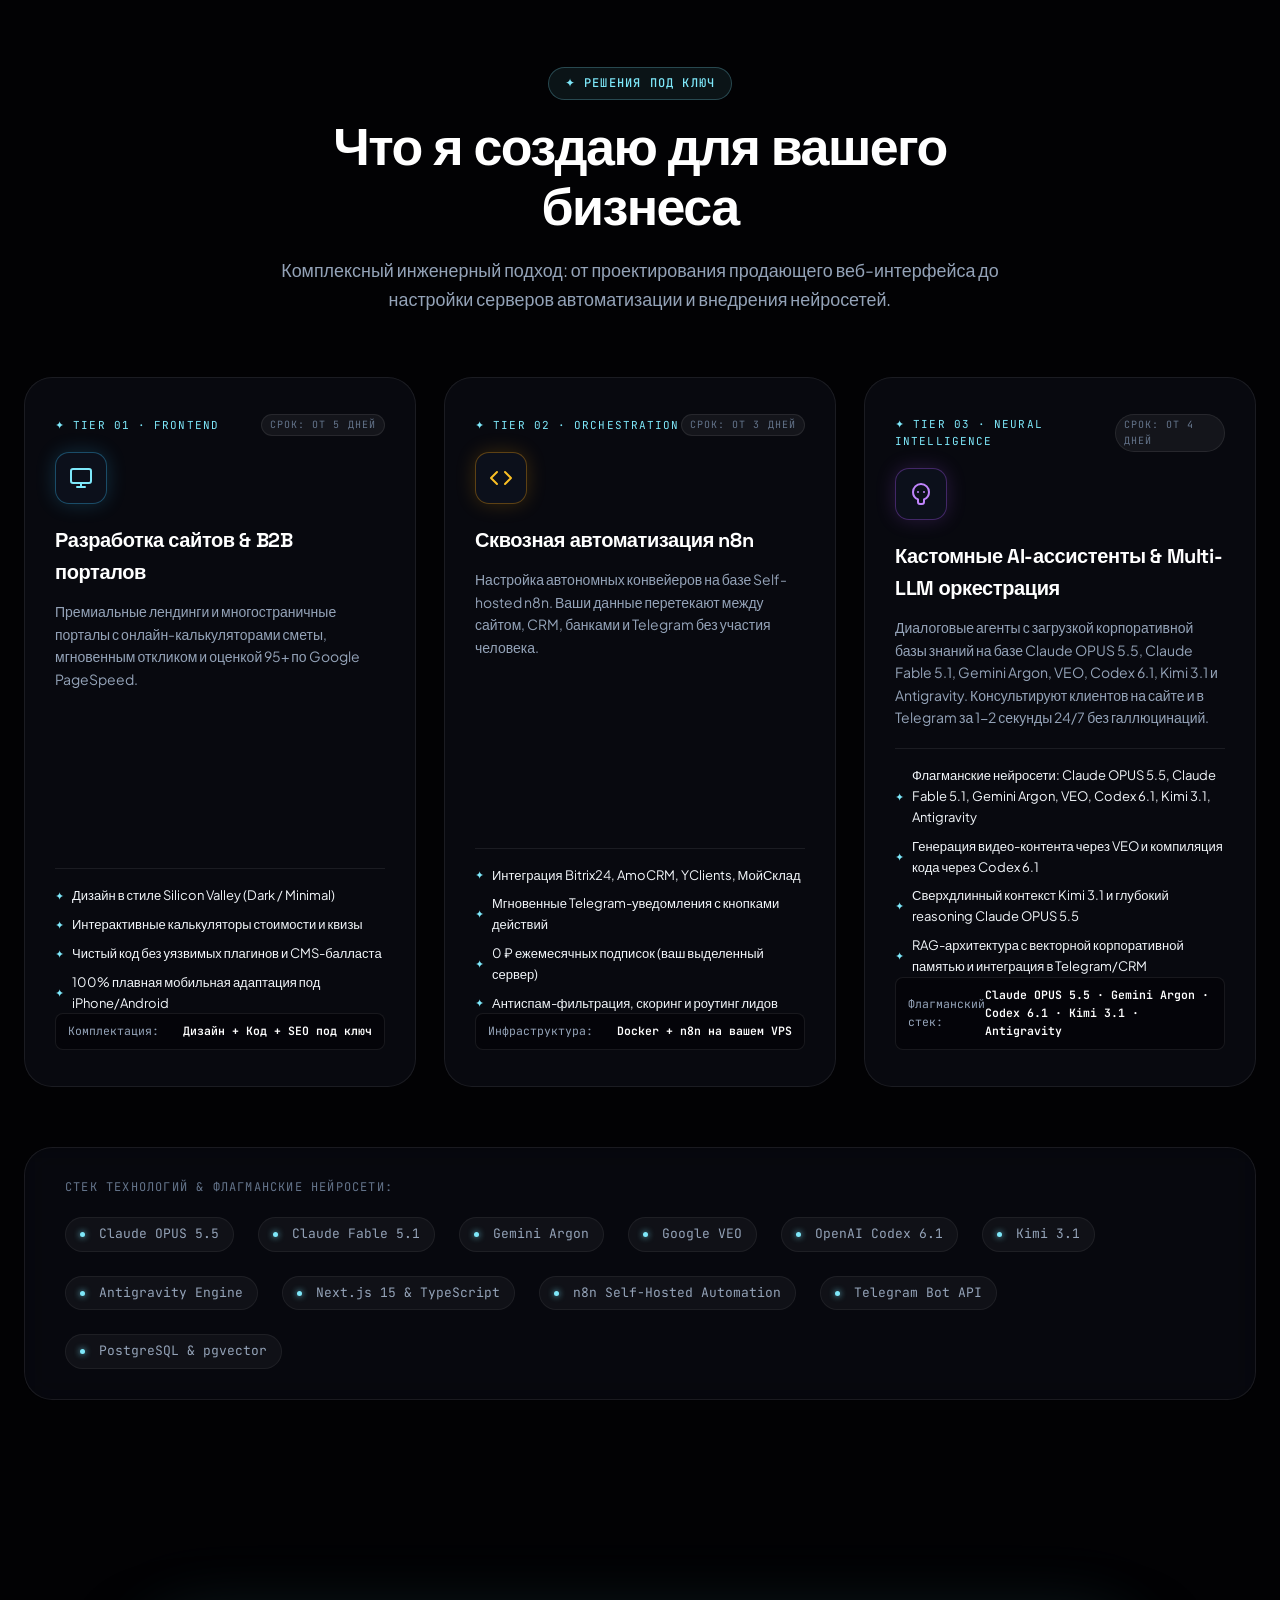
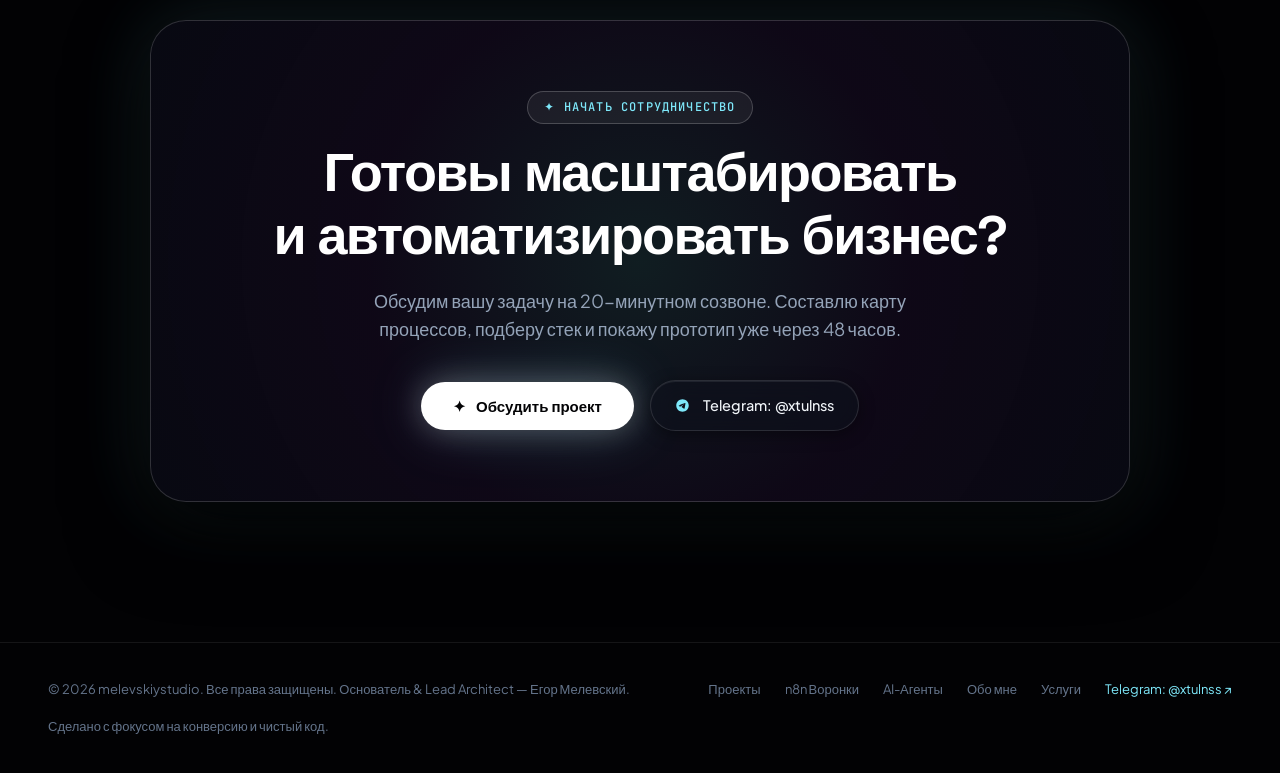
==== commit 941aefac: "Отправлять заявки в Telegram и починить мобильную версию Форма раньше показывала «отправлено», но за" ====
--- a/index.html
+++ b/index.html
@@ -5,6 +5,14 @@
     <meta name="viewport" content="width=device-width, initial-scale=1.0">
     <title>melevskiystudio — Инженерные сайты · Автоматизации n8n · Внедрение AI</title>
     <meta name="description" content="melevskiystudio — Архитектура премиальных сайтов, сквозных n8n автоматизаций и кастомных AI-ассистентов для бизнеса. Решения под ключ от Егора Мелевского.">
+    <meta property="og:type" content="website">
+    <meta property="og:locale" content="ru_RU">
+    <meta property="og:site_name" content="melevskiystudio">
+    <meta property="og:title" content="melevskiystudio — Инженерные сайты · Автоматизации n8n · Внедрение AI">
+    <meta property="og:description" content="Сайты с калькуляторами, сквозные n8n-автоматизации и AI-ассистенты для бизнеса. Решения под ключ от Егора Мелевского.">
+    <meta name="twitter:card" content="summary">
+    <meta name="theme-color" content="#020204">
+    <link rel="icon" href="data:image/svg+xml,%3Csvg xmlns='http://www.w3.org/2000/svg' viewBox='0 0 32 32'%3E%3Crect width='32' height='32' rx='8' fill='%23020204'/%3E%3Ctext x='16' y='22' text-anchor='middle' font-family='Arial,sans-serif' font-weight='700' font-size='17' fill='%23ffffff'%3Em%3C/text%3E%3Ccircle cx='25' cy='9' r='3' fill='%237ee8fa'/%3E%3C/svg%3E">
     <link rel="preconnect" href="https://fonts.googleapis.com">
     <link rel="preconnect" href="https://fonts.gstatic.com" crossorigin>
     <link href="https://fonts.googleapis.com/css2?family=Plus+Jakarta+Sans:wght@300;400;500;600;700;800&family=Space+Grotesk:wght@400;500;600;700&family=JetBrains+Mono:wght@400;500;600&display=swap" rel="stylesheet">
@@ -244,27 +252,6 @@
             gap: 14px;
         }
 
-        .sound-toggle-btn {
-            background: rgba(255,255,255,0.04);
-            border: 1px solid var(--border-subtle);
-            color: var(--text-body);
-            border-radius: var(--radius-full);
-            padding: 8px 14px;
-            font-size: 12px;
-            font-family: var(--font-mono);
-            display: flex;
-            align-items: center;
-            gap: 6px;
-            cursor: pointer;
-            transition: var(--transition-normal);
-        }
-
-        .sound-toggle-btn:hover {
-            background: rgba(255,255,255,0.08);
-            color: #fff;
-            border-color: rgba(255,255,255,0.2);
-        }
-
         .btn-header-cta {
             background: #ffffff !important;
             color: #030408 !important;
@@ -553,18 +540,6 @@
             transform: scale(1.05);
         }
 
-        .project-img {
-            width: 100%;
-            height: 100%;
-            object-fit: cover;
-            object-position: top center;
-            transition: transform 0.8s var(--ease-out);
-        }
-
-        .project-card:hover .project-img {
-            transform: scale(1.05);
-        }
-
         .project-badge-overlay {
             position: absolute;
             top: 16px;
@@ -1749,39 +1724,6 @@
             color: var(--text-body);
             margin-bottom: 24px;
             line-height: 1.5;
-        }
-
-        .code-snippet-box {
-            background: #030408;
-            border: 1px solid rgba(255, 255, 255, 0.1);
-            border-radius: var(--radius-md);
-            padding: 16px;
-            font-family: var(--font-mono);
-            font-size: 12px;
-            color: var(--cyan-glow);
-            position: relative;
-            margin-bottom: 20px;
-            overflow-x: auto;
-        }
-
-        .btn-copy-code {
-            position: absolute;
-            top: 10px;
-            right: 10px;
-            background: rgba(255, 255, 255, 0.1);
-            border: 1px solid rgba(255, 255, 255, 0.15);
-            color: #ffffff;
-            font-size: 11px;
-            font-family: var(--font-mono);
-            padding: 5px 12px;
-            border-radius: var(--radius-full);
-            cursor: pointer;
-            transition: var(--transition-normal);
-        }
-
-        .btn-copy-code:hover {
-            background: var(--cyan-glow);
-            color: #030305;
         }
 
         .modal-benefits-list {
@@ -1859,19 +1801,6 @@
             box-shadow: 0 20px 40px rgba(0, 0, 0, 0.6), 0 0 40px rgba(126, 232, 250, 0.1);
         }
 
-        .service-icon-box {
-            width: 52px;
-            height: 52px;
-            border-radius: 14px;
-            background: rgba(255, 255, 255, 0.05);
-            border: 1px solid rgba(255, 255, 255, 0.1);
-            display: flex;
-            align-items: center;
-            justify-content: center;
-            font-size: 24px;
-            margin-bottom: 22px;
-        }
-
         .service-card-title {
             font-family: var(--font-heading);
             font-size: 20px;
@@ -2063,20 +1992,81 @@
             50% { transform: translateY(-10px); }
         }
 
+        .nav-burger {
+            display: none;
+            flex-direction: column;
+            justify-content: center;
+            gap: 4px;
+            width: 40px;
+            height: 40px;
+            padding: 0 11px;
+            background: rgba(14, 18, 30, 0.6);
+            border: 1px solid rgba(255, 255, 255, 0.1);
+            border-radius: var(--radius-full);
+            cursor: pointer;
+            backdrop-filter: blur(12px);
+        }
+
+        .nav-burger span {
+            display: block;
+            height: 2px;
+            background: #ffffff;
+            border-radius: 2px;
+            transition: var(--transition-normal);
+        }
+
+        header.nav-header.menu-open .nav-burger span:nth-child(1) { transform: translateY(6px) rotate(45deg); }
+        header.nav-header.menu-open .nav-burger span:nth-child(2) { opacity: 0; }
+        header.nav-header.menu-open .nav-burger span:nth-child(3) { transform: translateY(-6px) rotate(-45deg); }
+
         @media (max-width: 1024px) {
             header.nav-header { padding: 18px 24px; }
             .nav-center { display: none; }
+            .nav-burger { display: flex; }
+            header.nav-header.menu-open .nav-center {
+                display: flex;
+                flex-direction: column;
+                align-items: stretch;
+                gap: 4px;
+                position: absolute;
+                top: calc(100% + 8px);
+                left: 16px;
+                right: 16px;
+                padding: 12px;
+                border-radius: var(--radius-lg);
+                background: rgba(8, 10, 18, 0.96);
+            }
+            header.nav-header.menu-open .nav-link {
+                padding: 12px 14px;
+                font-size: 15px;
+                border-radius: var(--radius-sm);
+            }
             .projects-grid { grid-template-columns: 1fr; }
-            .n8n-studio-body { grid-template-columns: 1fr; }
+            .n8n-studio-body { grid-template-columns: minmax(0, 1fr); }
             .n8n-visual-canvas { border-right: none; border-bottom: 1px solid rgba(255,255,255,0.08); }
-            .ai-platform-workspace { grid-template-columns: 1fr; }
+            .ai-platform-workspace { grid-template-columns: minmax(0, 1fr); }
             .ai-agents-sidebar { border-right: none; border-bottom: 1px solid rgba(255,255,255,0.08); }
             .services-grid { grid-template-columns: 1fr; }
         }
 
         @media (max-width: 640px) {
+            header.nav-header, header.nav-header.scrolled { padding: 12px 16px; }
+            .btn-header-cta { display: none; }
+            .sound-label { display: none; }
             .nodes-flow-grid { grid-template-columns: 1fr; }
             .iphone-frame { width: 100%; max-width: 310px; }
+            .fab-contact-btn { right: 16px; bottom: 16px; }
+            .footer-bar { padding: 28px 16px 90px; }
+            .footer-links { flex-wrap: wrap; gap: 12px 20px; }
+        }
+
+        @media (prefers-reduced-motion: reduce) {
+            *, *::before, *::after {
+                animation-duration: 0.01ms !important;
+                animation-iteration-count: 1 !important;
+                transition-duration: 0.01ms !important;
+            }
+            html { scroll-behavior: auto; }
         }
     
         /* =====================================================
@@ -3074,7 +3064,7 @@
     <script>
         // Sound feedback
         let audioCtx = null;
-        let isAudioMuted = false;
+        let isAudioMuted = true;
 
         function initAudio() {
             if (!audioCtx) {
@@ -3141,6 +3131,7 @@
                 }
             }
             if (text) text.innerText = isAudioMuted ? 'Выкл' : 'Вкл';
+            document.getElementById('soundToggleBtn').classList.toggle('muted', isAudioMuted);
             if (!isAudioMuted) playUiSound('click');
         }
 
@@ -3643,7 +3634,8 @@
             const userRow = document.createElement('div');
             userRow.className = 'message-bubble-row user';
             userRow.innerHTML = '<div class="msg-avatar" style="background: rgba(56, 189, 248, 0.2);"><svg width="14" height="14" viewBox="0 0 24 24" fill="none" stroke="#38bdf8" stroke-width="2"><path d="M20 21v-2a4 4 0 0 0-4-4H8a4 4 0 0 0-4 4v2"></path><circle cx="12" cy="7" r="4"></circle></svg></div>' +
-                                '<div class="msg-bubble-card">' + text + '</div>';
+                                '<div class="msg-bubble-card"></div>';
+            userRow.querySelector('.msg-bubble-card').textContent = text;
             container.appendChild(userRow);
             container.scrollTop = container.scrollHeight;
 
@@ -3663,20 +3655,20 @@
                             '<span style="font-size: 10px;">Развернуть ▾</span>' +
                         '</button>' +
                         '<div class="cot-body-text open">' +
-                            '<div class="cot-step-item"><b>[1. Prompt Analysis]</b>: Распознан запрос: <i>"' + text + '"</i></div>' +
+                            '<div class="cot-step-item"><b>[1. Prompt Analysis]</b>: Распознан запрос: <i class="cot-user-query"></i></div>' +
                             '<div class="cot-step-item"><b>[2. Context Lookup]</b>: Найдено совпадение в локальном индексе RAG.</div>' +
                             '<div class="cot-step-item"><b>[3. Synthesis]</b>: Сгенерирован ответ в тоне бренда ' + agent.name + '.</div>' +
                         '</div>' +
                     '</div>' +
                     '<div class="msg-text-content stream-text"></div>' +
                 '</div>';
+            botRow.querySelector('.cot-user-query').textContent = `"${text}"`;
             container.appendChild(botRow);
             container.scrollTop = container.scrollHeight;
 
             const textEl = botRow.querySelector('.stream-text');
             for (let i = 0; i < answer.length; i++) {
-                textEl.innerText += answer[i];
-                if (i % 6 === 0) playUiSound('click');
+                textEl.textContent += answer[i];
                 container.scrollTop = container.scrollHeight;
                 await new Promise(r => setTimeout(r, 12));
             }
@@ -3692,18 +3684,6 @@
 
         function openEmbedModal() {
             playUiSound('click');
-            const agent = AGENTS_DATA[currentAgentIdx];
-            const slug = agent.name.toLowerCase().replace(/[^a-z0-9]/g, '-');
-            const snippet = '<!-- melevskiystudio Neural AI Widget -->\n' +
-                '<scr' + 'ipt \n' +
-                '  src="https://cdn.melevskiystudio.com/v1/widget.js" \n' +
-                '  data-agent-id="melevskiy-ai" \n' +
-                '  data-brand-theme="dark" \n' +
-                '  data-position="bottom-right" \n' +
-                '  async>\n' +
-                '</scr' + 'ipt>';
-            const block = document.getElementById('snippetCodeBlock');
-            if (block) block.innerText = snippet;
             const modal = document.getElementById('embedModalOverlay');
             if (modal) modal.classList.add('open');
         }
@@ -3714,22 +3694,11 @@
             if (modal) modal.classList.remove('open');
         }
 
-        function copySnippetCode(btn) {
+        function openContactModal(service) {
             playUiSound('click');
-            const codeEl = document.getElementById('snippetCodeBlock');
-            if (!codeEl) return;
-            const code = codeEl.innerText;
-            navigator.clipboard.writeText(code).then(() => {
-                if (btn) btn.innerText = 'Скопировано! ✓';
-                showToast("Код виджета скопирован в буфер обмена!", "✓");
-                setTimeout(() => { if (btn) btn.innerText = 'Копировать'; }, 2000);
-            }).catch(() => {
-                showToast("Код виджета скопирован!", "✓");
-            });
-        }
-
-        function openContactModal() {
-            playUiSound('click');
+            document.getElementById('portfolioContactForm').style.display = 'flex';
+            document.getElementById('formSuccessMessage').style.display = 'none';
+            if (typeof service === 'string') document.getElementById('formService').value = service;
             const modal = document.getElementById('contactModalOverlay');
             if (modal) modal.classList.add('open');
         }
@@ -3740,17 +3709,79 @@
             if (modal) modal.classList.remove('open');
         }
 
+        const TELEGRAM_USERNAME = 'xtulnss';
+
+        function buildLeadMessage() {
+            const field = id => document.getElementById(id).value.trim();
+            const lines = [
+                'Здравствуйте! Заявка с сайта melevskiystudio',
+                `Имя: ${field('formName')}`,
+                `Контакт: ${field('formContact')}`,
+                `Услуга: ${field('formService')}`
+            ];
+            const task = field('formTask');
+            if (task) lines.push(`Задача: ${task}`);
+            return lines.join('\n');
+        }
+
         function handleContactSubmit(e) {
             e.preventDefault();
             playUiSound('click');
-            
-            const form = document.getElementById('portfolioContactForm');
-            const msg = document.getElementById('formSuccessMessage');
-            if (form) form.style.display = 'none';
-            if (msg) msg.style.display = 'block';
-
+
+            const text = buildLeadMessage();
+            const url = `https://t.me/${TELEGRAM_USERNAME}?text=${encodeURIComponent(text)}`;
+            // Copy as a fallback: older Telegram clients ignore the ?text= prefill
+            if (navigator.clipboard) navigator.clipboard.writeText(text).catch(() => {});
+            window.open(url, '_blank', 'noopener');
+
+            document.getElementById('formTelegramLink').href = url;
+            document.getElementById('portfolioContactForm').style.display = 'none';
+            document.getElementById('formSuccessMessage').style.display = 'block';
             playUiSound('push');
-            showToast("Заявка успешно отправлена! Скоро свяжемся с вами.", "✓");
+        }
+
+        const prefersReducedMotion = window.matchMedia('(prefers-reduced-motion: reduce)').matches;
+
+        function toggleMobileNav(forceOpen) {
+            const nav = document.getElementById('navbar');
+            const isOpen = nav.classList.toggle('menu-open', forceOpen);
+            document.getElementById('navBurger').setAttribute('aria-expanded', String(isOpen));
+        }
+
+        function cablePath(fromEl, toEl, base) {
+            const from = fromEl.getBoundingClientRect();
+            const to = toEl.getBoundingClientRect();
+            const sameRow = Math.abs(from.top - to.top) < from.height / 2;
+            if (sameRow) {
+                const x1 = from.right - base.left, y1 = from.top + from.height / 2 - base.top;
+                const x2 = to.left - base.left, y2 = to.top + to.height / 2 - base.top;
+                const mx = (x1 + x2) / 2;
+                return `M ${x1} ${y1} C ${mx} ${y1}, ${mx} ${y2}, ${x2} ${y2}`;
+            }
+            const x1 = from.left + from.width / 2 - base.left, y1 = from.bottom - base.top;
+            const x2 = to.left + to.width / 2 - base.left, y2 = to.top - base.top;
+            const my = (y1 + y2) / 2;
+            return `M ${x1} ${y1} C ${x1} ${my}, ${x2} ${my}, ${x2} ${y2}`;
+        }
+
+        function drawFlowCables() {
+            const base = document.getElementById('n8nCanvas').getBoundingClientRect();
+            for (let i = 1; i <= 3; i++) {
+                const d = cablePath(document.getElementById(`simNode${i}`), document.getElementById(`simNode${i + 1}`), base);
+                document.getElementById(`cable${i}`).setAttribute('d', d);
+            }
+        }
+
+        function initLazyVideos() {
+            const videos = document.querySelectorAll('.project-video');
+            if (prefersReducedMotion || !('IntersectionObserver' in window)) return;
+            const observer = new IntersectionObserver(entries => {
+                entries.forEach(entry => {
+                    if (entry.isIntersecting) entry.target.play().catch(() => {});
+                    else entry.target.pause();
+                });
+            }, { rootMargin: '200px 0px' });
+            videos.forEach(v => observer.observe(v));
         }
 
         // DOM Initialization
@@ -3798,10 +3829,13 @@
                         ctx.shadowColor = 'rgba(126, 232, 250, 0.8)';
                         ctx.fill();
                     });
-                    requestAnimationFrame(drawStars);
+                    if (!prefersReducedMotion) requestAnimationFrame(drawStars);
                 }
 
-                window.addEventListener('resize', resizeCanvas);
+                window.addEventListener('resize', () => {
+                    resizeCanvas();
+                    if (prefersReducedMotion) drawStars();
+                });
                 window.addEventListener('mousemove', (e) => {
                     mouseX = e.clientX;
                     mouseY = e.clientY;
@@ -3823,6 +3857,17 @@
             });
 
             renderQuickPrompts(AGENTS_DATA[0].prompts);
+
+            document.querySelectorAll('.nav-center .nav-link').forEach(link => {
+                link.addEventListener('click', () => toggleMobileNav(false));
+            });
+
+            drawFlowCables();
+            window.addEventListener('resize', drawFlowCables);
+            // Web fonts change card heights after DOMContentLoaded
+            window.addEventListener('load', drawFlowCables);
+
+            initLazyVideos();
         });
     </script>
 </head>
@@ -3857,14 +3902,17 @@
             </nav>
 
             <div class="nav-right">
-                <button class="sound-toggle-btn" id="soundToggleBtn" onclick="toggleAudioFeedback()">
-                    <span id="soundIcon" class="sound-icon-box"><svg width="14" height="14" viewBox="0 0 24 24" fill="none" stroke="currentColor" stroke-width="2" stroke-linecap="round" stroke-linejoin="round"><polygon points="11 5 6 9 2 9 2 15 6 15 11 19 11 5"></polygon><path class="sound-wave-1" d="M15.54 8.46a5 5 0 0 1 0 7.07"></path><path class="sound-wave-2" d="M19.07 4.93a10 10 0 0 1 0 14.14"></path></svg></span> Звук: <span id="soundStateText">Вкл</span>
+                <button class="sound-toggle-btn muted" id="soundToggleBtn" onclick="toggleAudioFeedback()" aria-label="Звук интерфейса">
+                    <span id="soundIcon" class="sound-icon-box"><svg width="14" height="14" viewBox="0 0 24 24" fill="none" stroke="currentColor" stroke-width="2" stroke-linecap="round" stroke-linejoin="round"><polygon points="11 5 6 9 2 9 2 15 6 15 11 19 11 5"></polygon><line x1="23" y1="9" x2="17" y2="15"></line><line x1="17" y1="9" x2="23" y2="15"></line></svg></span> <span class="sound-label">Звук: <span id="soundStateText">Выкл</span></span>
                 </button>
                 <button class="btn-header-cta" onclick="openContactModal()">
                     <svg width="14" height="14" viewBox="0 0 24 24" fill="currentColor">
                         <path d="M12 2l2.4 7.4h7.6l-6.2 4.5 2.4 7.4-6.2-4.5-6.2 4.5 2.4-7.4-6.2-4.5h7.6z"/>
                     </svg>
                     <span>Обсудить проект</span>
+                </button>
+                <button class="nav-burger" id="navBurger" aria-label="Меню" aria-expanded="false" onclick="toggleMobileNav()">
+                    <span></span><span></span><span></span>
                 </button>
             </div>
         </header>
@@ -3974,9 +4022,8 @@
                         <span class="status-live"><span class="dot"></span> PRODUCTION LIVE</span>
                     </div>
                     <div class="project-image-box">
-                        <video class="project-video" autoplay loop muted playsinline preload="auto">
+                        <video class="project-video" loop muted playsinline preload="metadata">
                             <source src="assets/project-b2b.mp4" type="video/mp4">
-                            <source src="https://pub-86dc5b5484314368ac5436a674b0d919.r2.dev/designs/terrena-climate-landing.mp4" type="video/mp4">
                         </video>
                         <div class="project-badge-overlay">
                             <span class="dot"></span> B2B Платформа
@@ -4024,9 +4071,8 @@
                         <span class="status-live"><span class="dot"></span> PRODUCTION LIVE</span>
                     </div>
                     <div class="project-image-box">
-                        <video class="project-video" autoplay loop muted playsinline preload="auto">
+                        <video class="project-video" loop muted playsinline preload="metadata">
                             <source src="assets/project-cosmetic.mp4" type="video/mp4">
-                            <source src="https://pub-86dc5b5484314368ac5436a674b0d919.r2.dev/aaaf/mindora-hero.mp4" type="video/mp4">
                         </video>
                         <div class="project-badge-overlay">
                             <span class="dot"></span> 12 Блоков · Премиум
@@ -4074,9 +4120,8 @@
                         <span class="status-live"><span class="dot"></span> PRODUCTION LIVE</span>
                     </div>
                     <div class="project-image-box">
-                        <video class="project-video" autoplay loop muted playsinline preload="auto">
+                        <video class="project-video" loop muted playsinline preload="metadata">
                             <source src="assets/project-landing.mp4" type="video/mp4">
-                            <source src="https://pub-86dc5b5484314368ac5436a674b0d919.r2.dev/aaaf/facet-glass-hero.mp4" type="video/mp4">
                         </video>
                         <div class="project-badge-overlay">
                             <span class="dot"></span> Конверсия 18.4%
@@ -4124,9 +4169,8 @@
                         <span class="status-live"><span class="dot"></span> PRODUCTION LIVE</span>
                     </div>
                     <div class="project-image-box">
-                        <video class="project-video" autoplay loop muted playsinline preload="auto">
+                        <video class="project-video" loop muted playsinline preload="metadata">
                             <source src="assets/project-realestate.mp4" type="video/mp4">
-                            <source src="https://pub-86dc5b5484314368ac5436a674b0d919.r2.dev/aaaf/3darhcitectoure%20capcut.mp4" type="video/mp4">
                         </video>
                         <div class="project-badge-overlay">
                             <span class="dot"></span> Dark Gold Lux
@@ -4223,9 +4267,9 @@
                     <div class="n8n-visual-canvas" id="n8nCanvas">
                         
                         <svg class="cables-svg-layer" id="cablesSvg">
-                            <path id="cable1" class="flow-cable-path" d="M 230 75 C 290 75, 290 75, 340 75" stroke-dasharray="6 6" />
-                            <path id="cable2" class="flow-cable-path" d="M 450 120 C 450 170, 120 170, 120 220" stroke-dasharray="6 6" />
-                            <path id="cable3" class="flow-cable-path" d="M 230 270 C 290 270, 290 270, 340 270" stroke-dasharray="6 6" />
+                            <path id="cable1" class="flow-cable-path" stroke-dasharray="6 6" />
+                            <path id="cable2" class="flow-cable-path" stroke-dasharray="6 6" />
+                            <path id="cable3" class="flow-cable-path" stroke-dasharray="6 6" />
                         </svg>
 
                         <div class="nodes-flow-grid">
@@ -4468,7 +4512,7 @@
                                 <div class="target-avatar" id="currentChatAvatar"><span style="color:#f472b6;font-weight:700;">DA</span></div>
                                 <div>
                                     <div class="target-name-bold" id="currentChatName">Dr. Anna AI — Консультант клиники</div>
-                                    <div class="target-specs" id="currentChatSpecs">RAG-база: 14 протоколов · Интеграция с YClients</div>
+                                    <div class="target-specs" id="currentChatSpecs">RAG: 14 протоколов · Gemini Argon + Google VEO Video</div>
                                 </div>
                             </div>
 
@@ -4528,26 +4572,14 @@
         <div class="modal-overlay" id="embedModalOverlay" onclick="if(event.target===this) closeEmbedModal()">
             <div class="modal-card">
                 <button class="modal-close-btn" onclick="closeEmbedModal()">✕</button>
-                <h3 class="modal-title">Встройте AI-виджет на свой сайт</h3>
+                <h3 class="modal-title">AI-виджет на ваш сайт</h3>
                 <p class="modal-desc">
-                    Виджет подключается одной строчкой кода на любой сайт: Tilda, WordPress, Bitrix, Webflow, React или чистый HTML.
+                    Готовлю ассистента под ваш бизнес и подключаю его одной строкой кода на любой сайт: Tilda, WordPress, Bitrix, Webflow, React или чистый HTML.
                 </p>
-
-                <div class="code-snippet-box">
-                    <button class="btn-copy-code" onclick="copySnippetCode(this)">Копировать</button>
-                    <code id="snippetCodeBlock">&lt;!-- melevskiystudio Neural AI Widget --&gt;
-&lt;script 
-  src="https://cdn.melevskiystudio.com/v1/widget.js" 
-  data-agent-id="melevskiy-ai" 
-  data-brand-theme="dark" 
-  data-position="bottom-right" 
-  async&gt;
-&lt;/script&gt;</code>
-                </div>
 
                 <div class="modal-benefits-list">
                     <div class="benefit-row">
-                        <span class="ico">✓</span> <b>0% нагрузки на ваш хостинг</b> — вычисления на наших GPU кластерах.
+                        <span class="ico">✓</span> <b>Без нагрузки на ваш хостинг</b> — модель работает через API.
                     </div>
                     <div class="benefit-row">
                         <span class="ico">✓</span> <b>Сквозная передача лидов</b> — диалог и контакты мгновенно летят в Telegram и CRM.
@@ -4557,7 +4589,7 @@
                     </div>
                 </div>
 
-                <button class="btn-luminous-primary" style="width: 100%; justify-content: center;" onclick="closeEmbedModal(); openContactModal();">
+                <button class="btn-luminous-primary" style="width: 100%; justify-content: center;" onclick="closeEmbedModal(); openContactModal('Внедрение AI-ассистента');">
                     Заказать внедрение виджета под ключ ↗
                 </button>
             </div>
@@ -4996,7 +5028,7 @@
             <button class="modal-close-btn" onclick="closeContactModal()">✕</button>
             <h3 class="modal-title">Обсудить ваш проект</h3>
             <p class="modal-desc">
-                Заполните форму ниже — я свяжусь с вами в Telegram (@xtulnss) или WhatsApp в течение 15 минут для расчёта сметы и сроков.
+                Заполните форму — откроется Telegram (@xtulnss) с готовым сообщением, останется нажать «Отправить». Отвечу в течение 15 минут с расчётом сметы и сроков.
             </p>
 
             <form id="portfolioContactForm" onsubmit="handleContactSubmit(event)" style="display: flex; flex-direction: column; gap: 14px;">
@@ -5018,11 +5050,15 @@
                     <textarea id="formTask" rows="3" placeholder="Кратко опишите вашу задачу или нишу..." class="chat-input-field" style="width: 100%; border-radius: 12px; resize: none;"></textarea>
                 </div>
                 <button type="submit" class="btn-luminous-primary" style="width: 100%; justify-content: center; padding: 14px;">
-                    Отправить заявку ✦
+                    Отправить в Telegram ✦
                 </button>
             </form>
-            <div id="formSuccessMessage" style="display: none; text-align: center; padding: 20px 0; color: var(--emerald-glow); font-size: 15px;">
-                ✓ Спасибо! Заявка успешно отправлена. Я напишу вам в Telegram в течение 15 минут.
+            <div id="formSuccessMessage" style="display: none; text-align: center; padding: 20px 0; color: var(--text-highlight); font-size: 15px; line-height: 1.6;">
+                <div style="color: var(--emerald-glow); margin-bottom: 10px;">✓ Сообщение подготовлено</div>
+                В открывшемся Telegram нажмите «Отправить». Если окно не открылось — текст заявки уже скопирован в буфер обмена.
+                <div style="margin-top: 18px;">
+                    <a id="formTelegramLink" href="https://t.me/xtulnss" target="_blank" rel="noopener" class="btn-glass-secondary">Открыть Telegram ↗</a>
+                </div>
             </div>
         </div>
     </div>
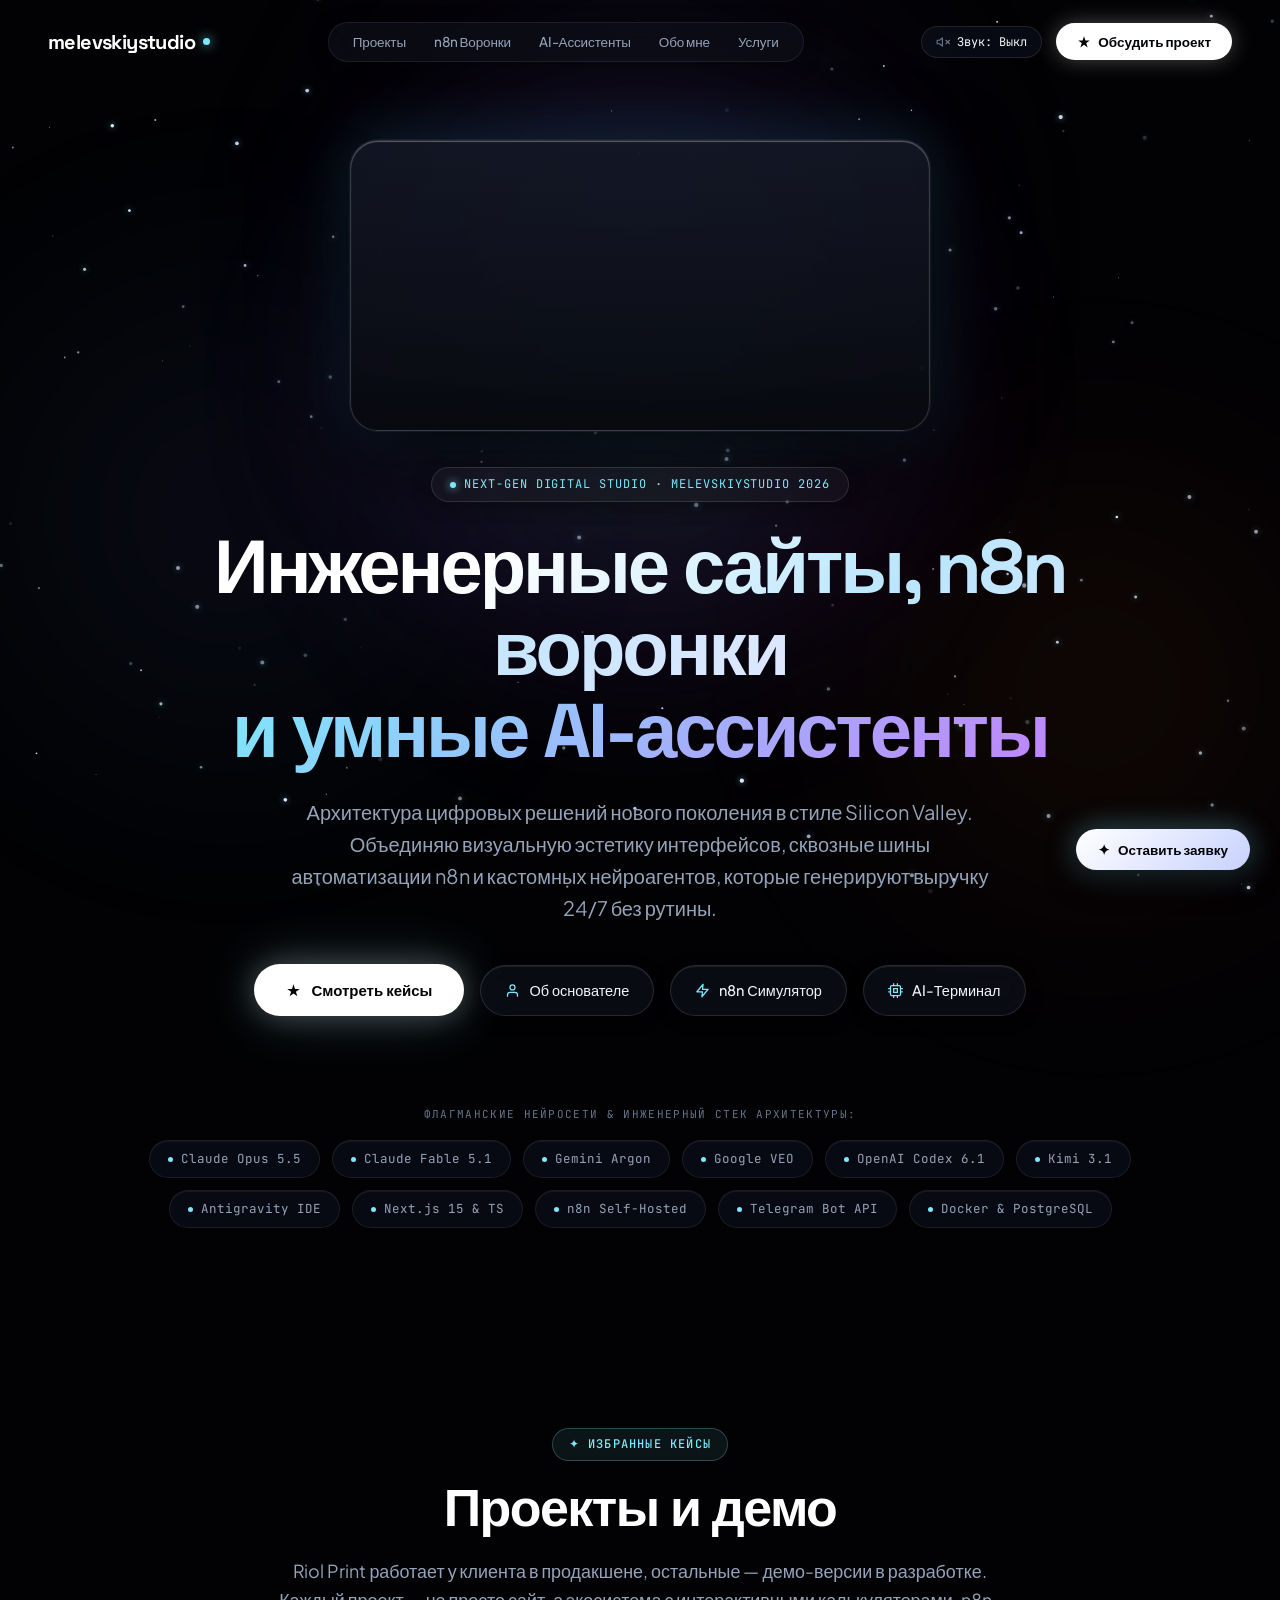
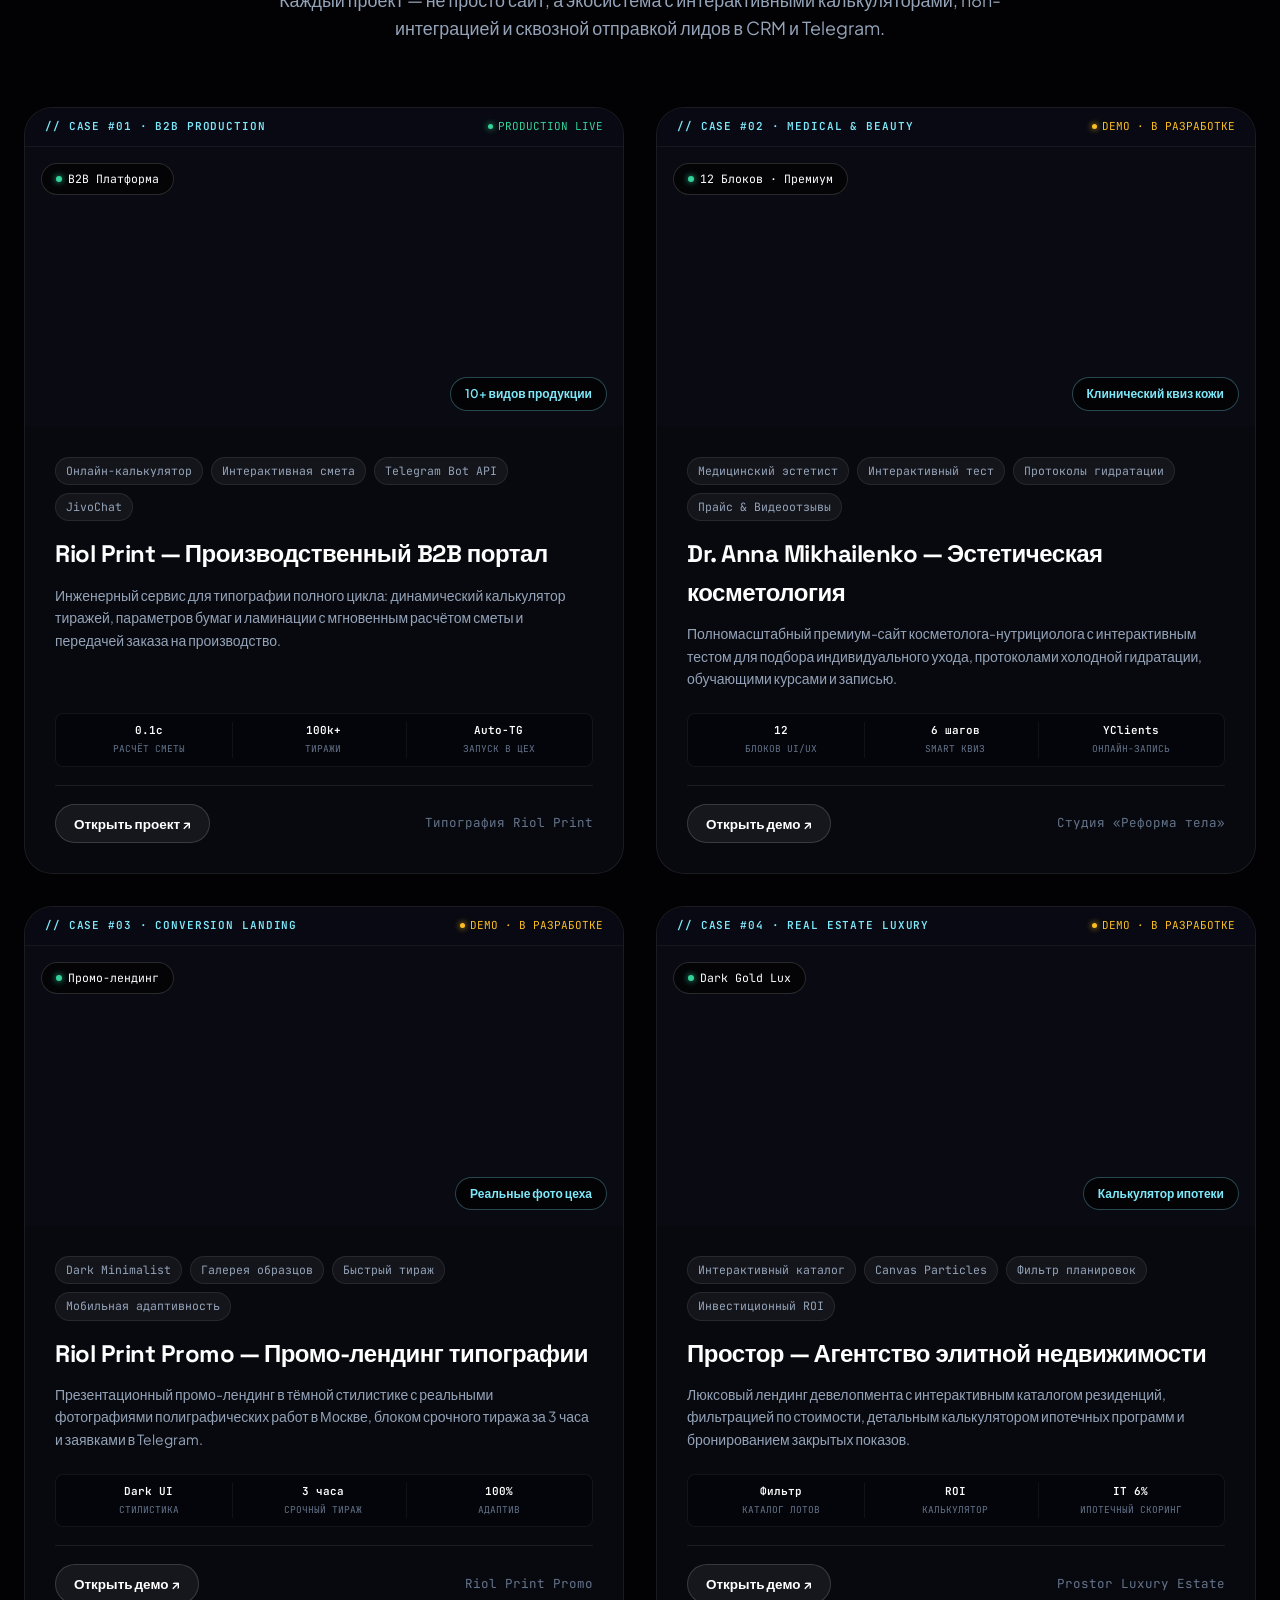
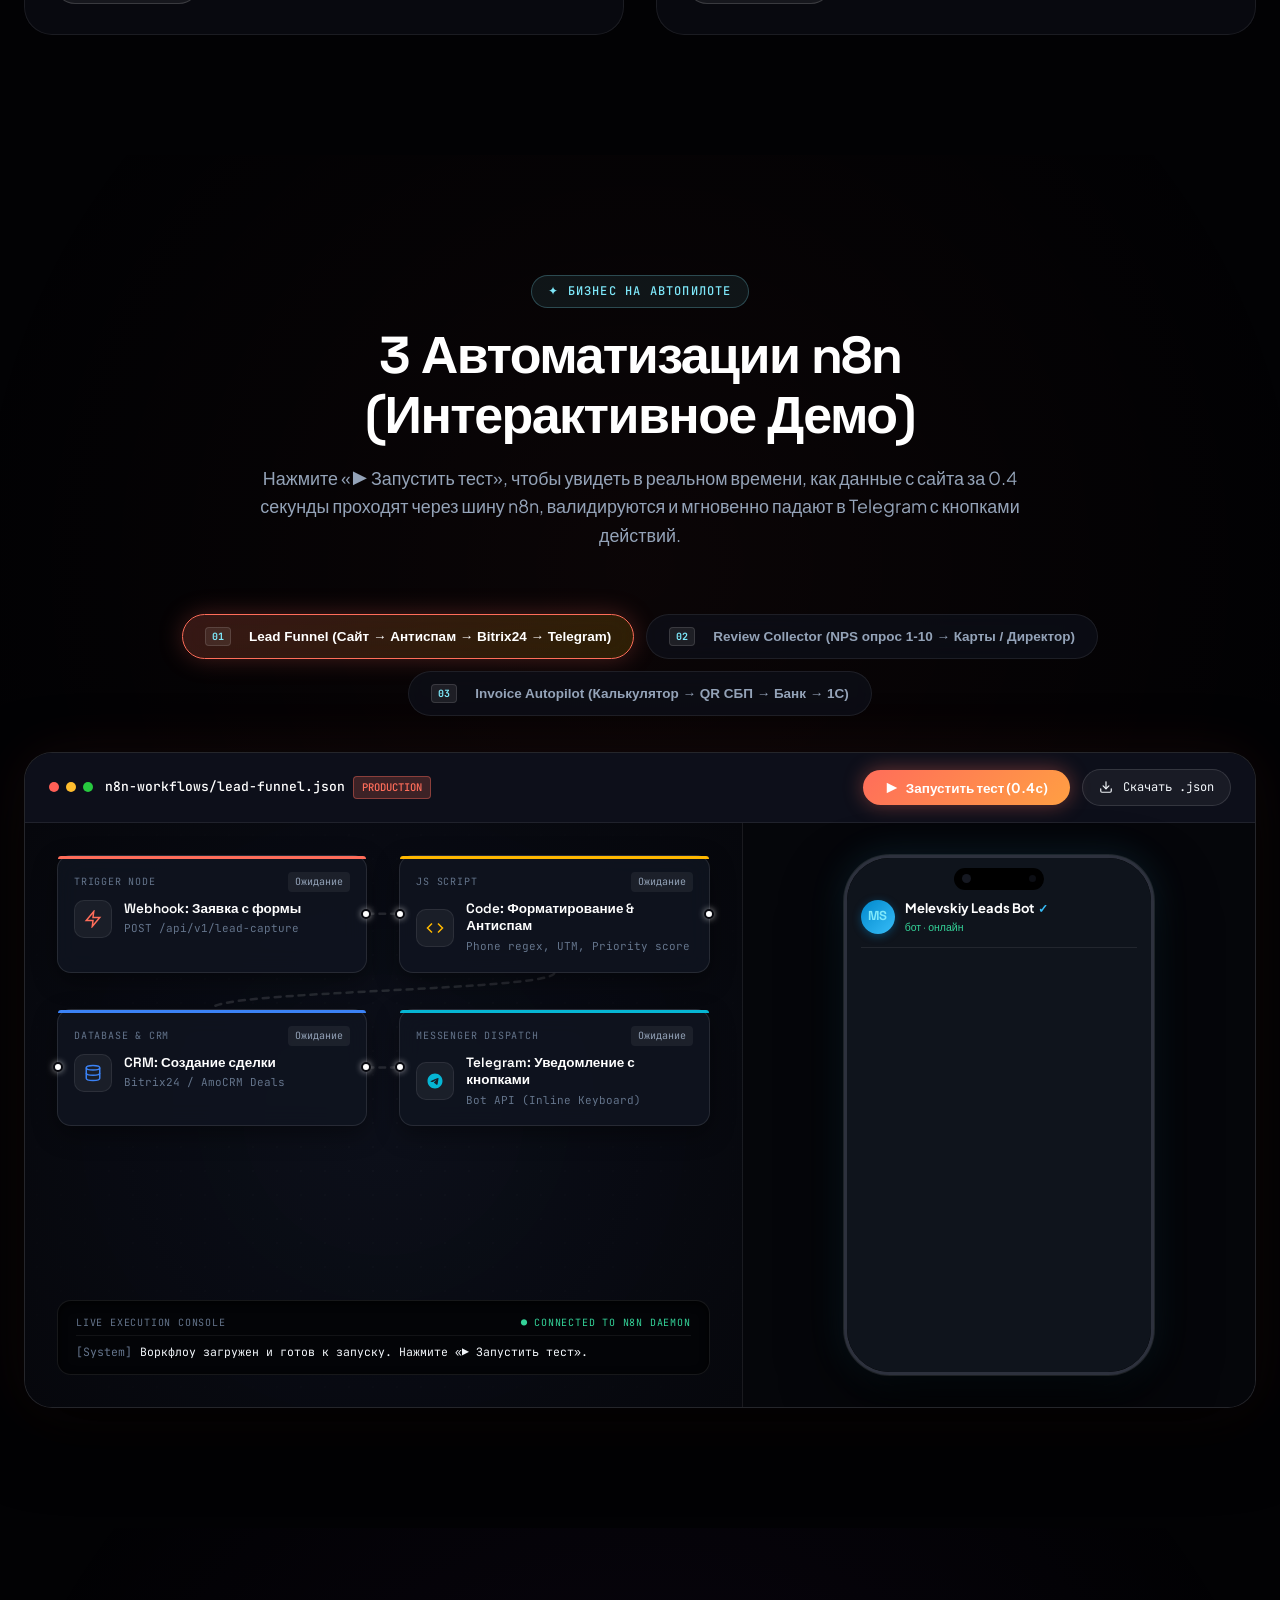
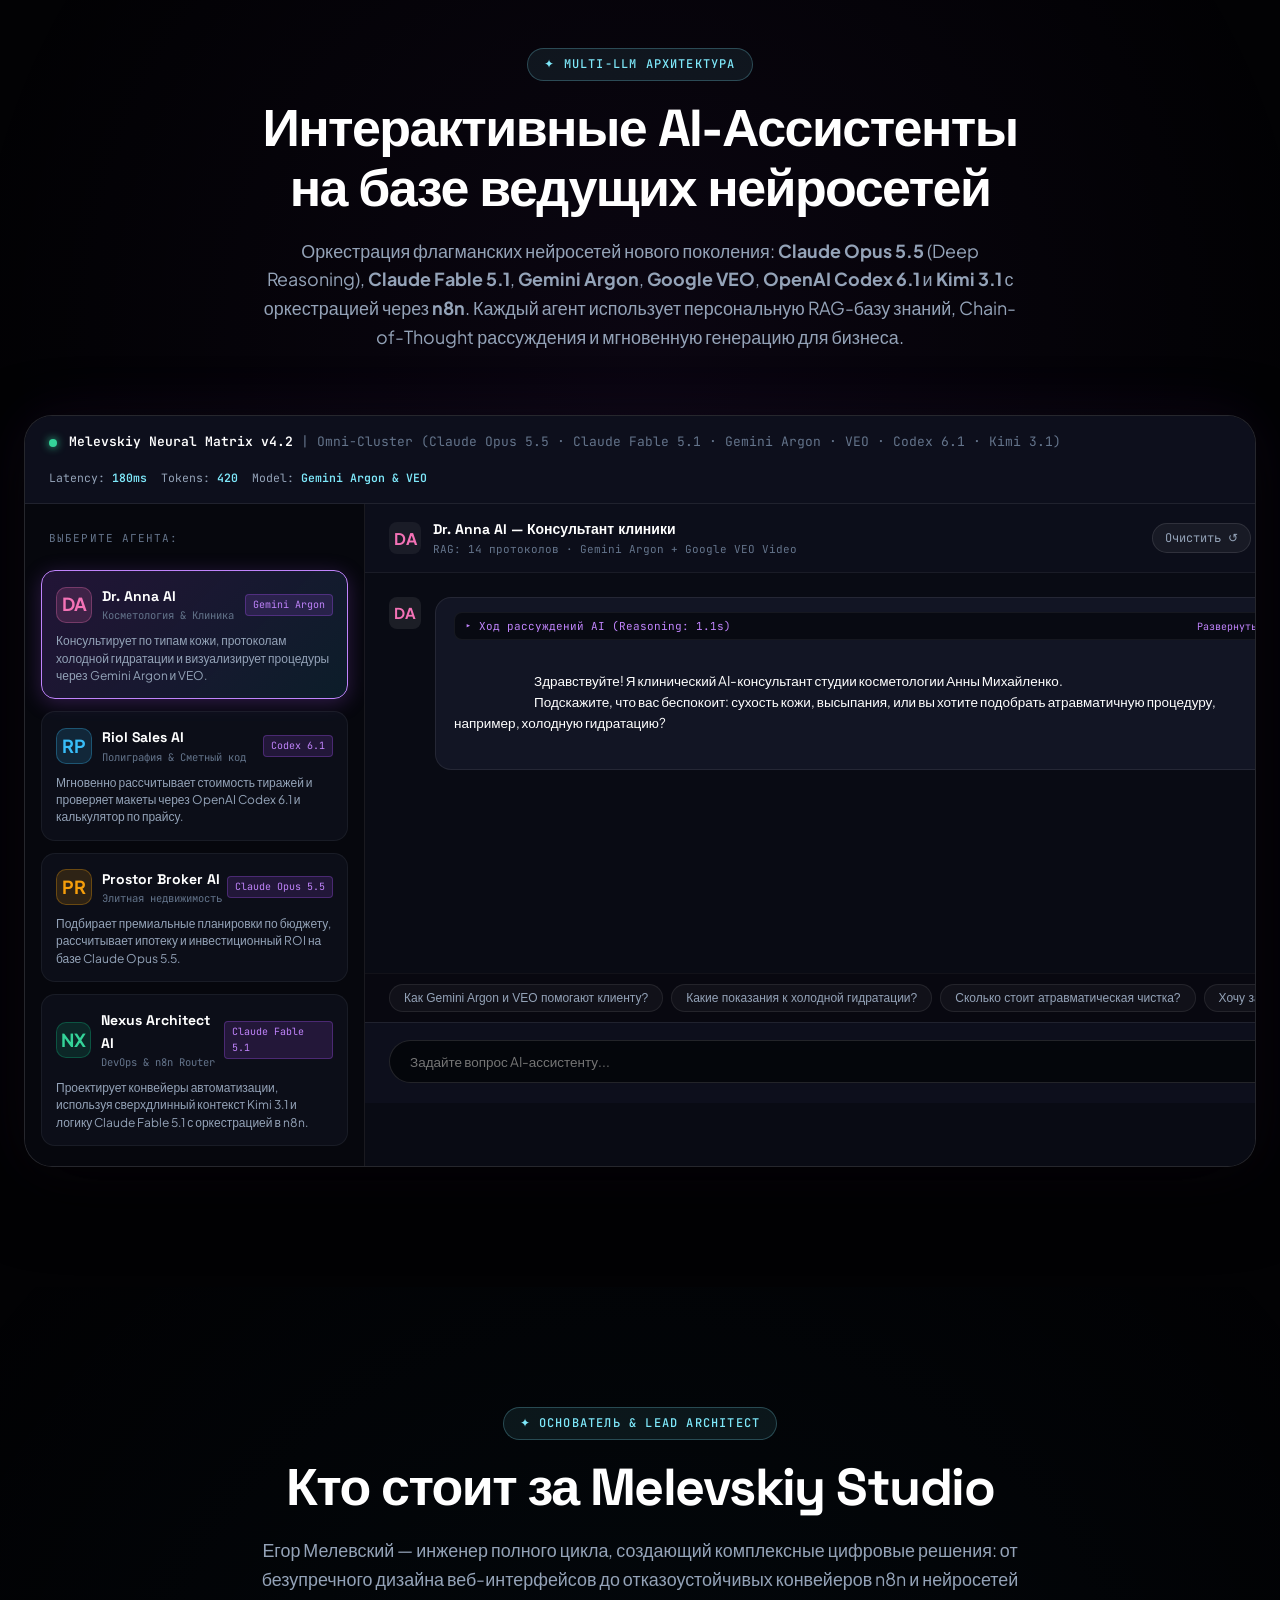
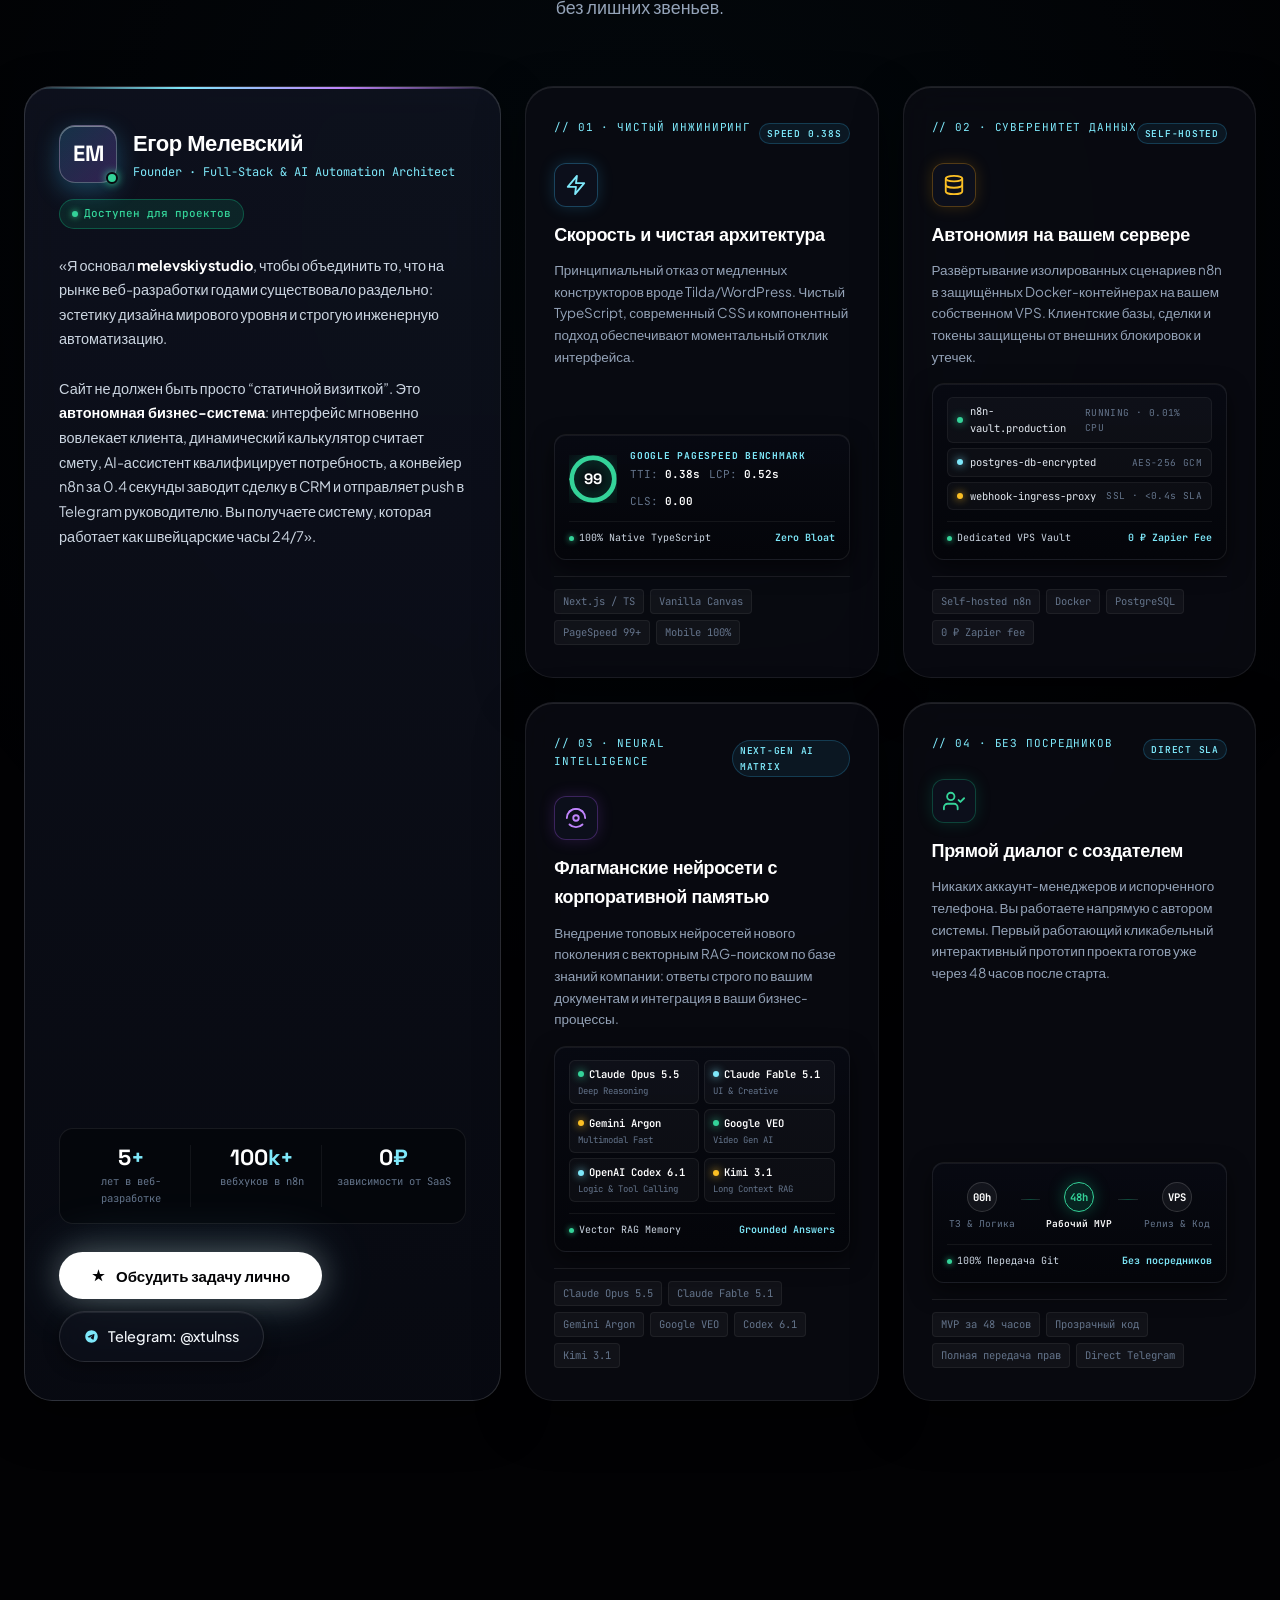
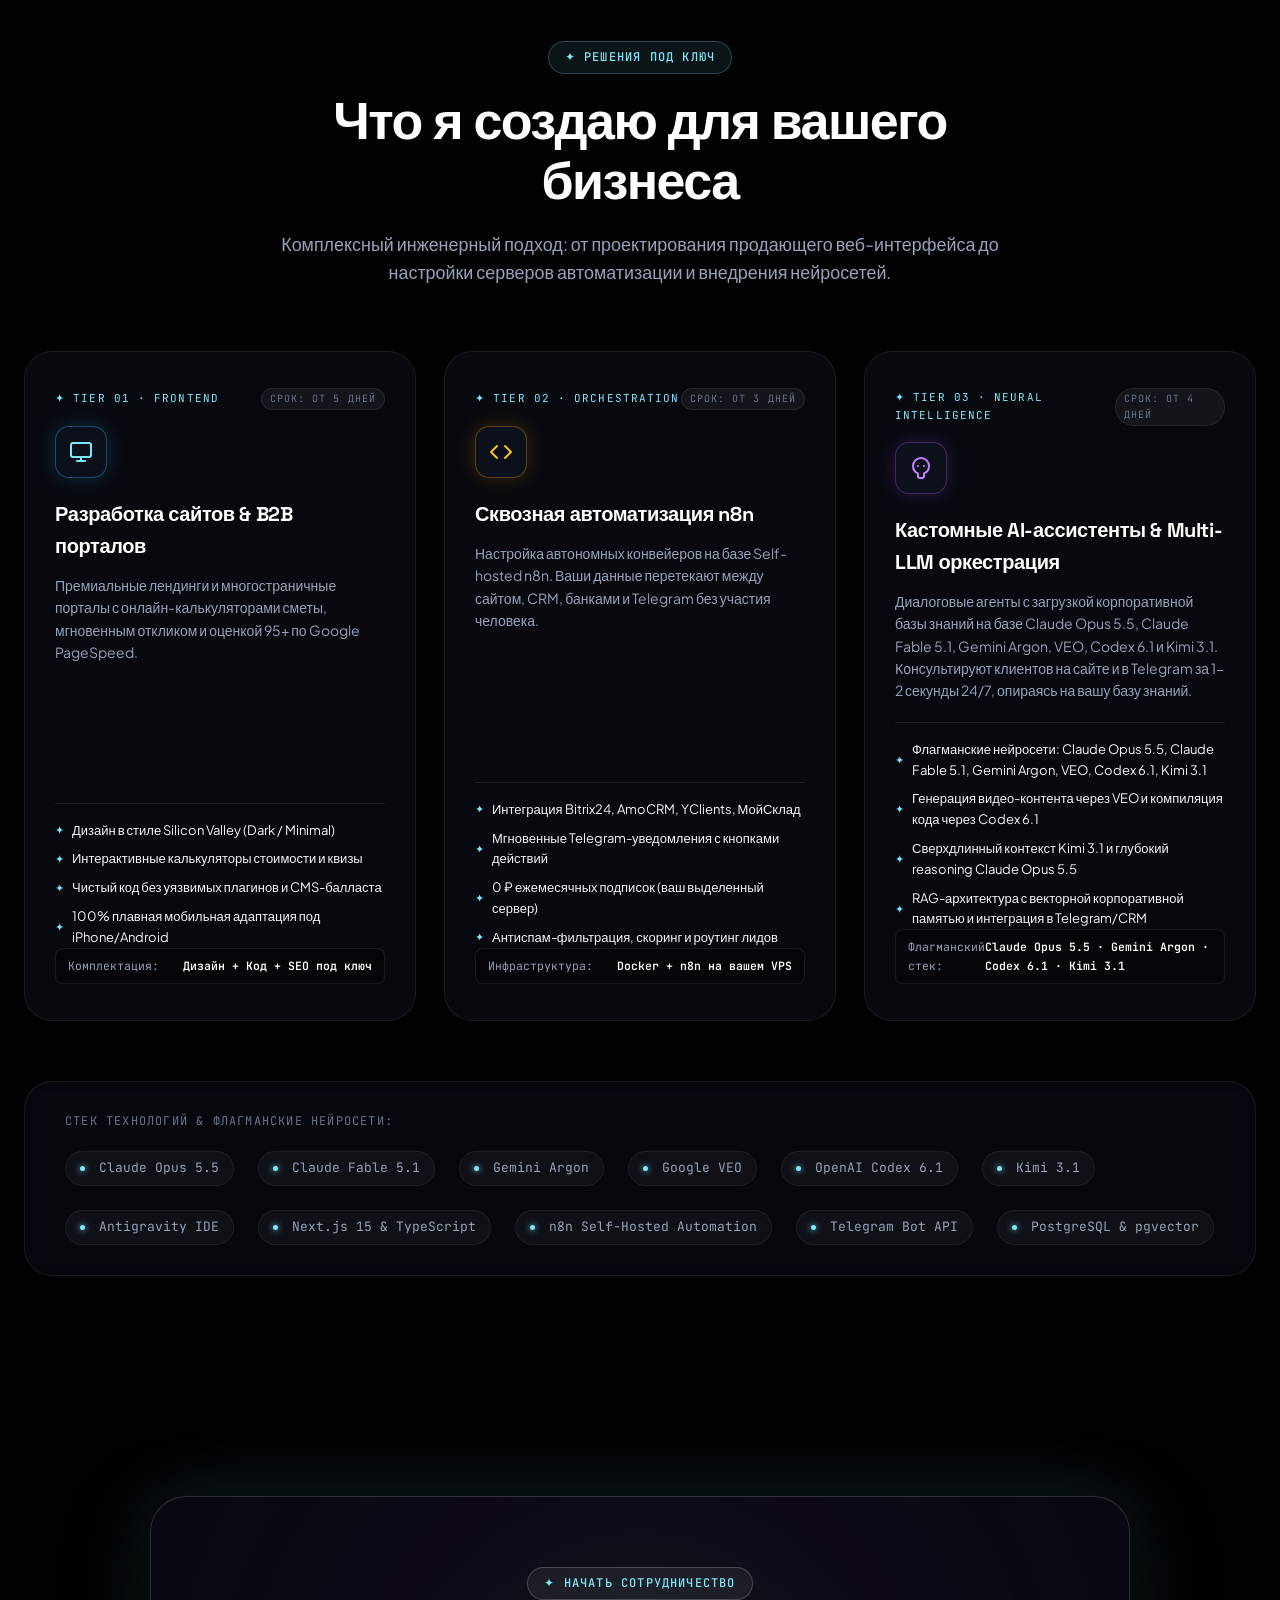
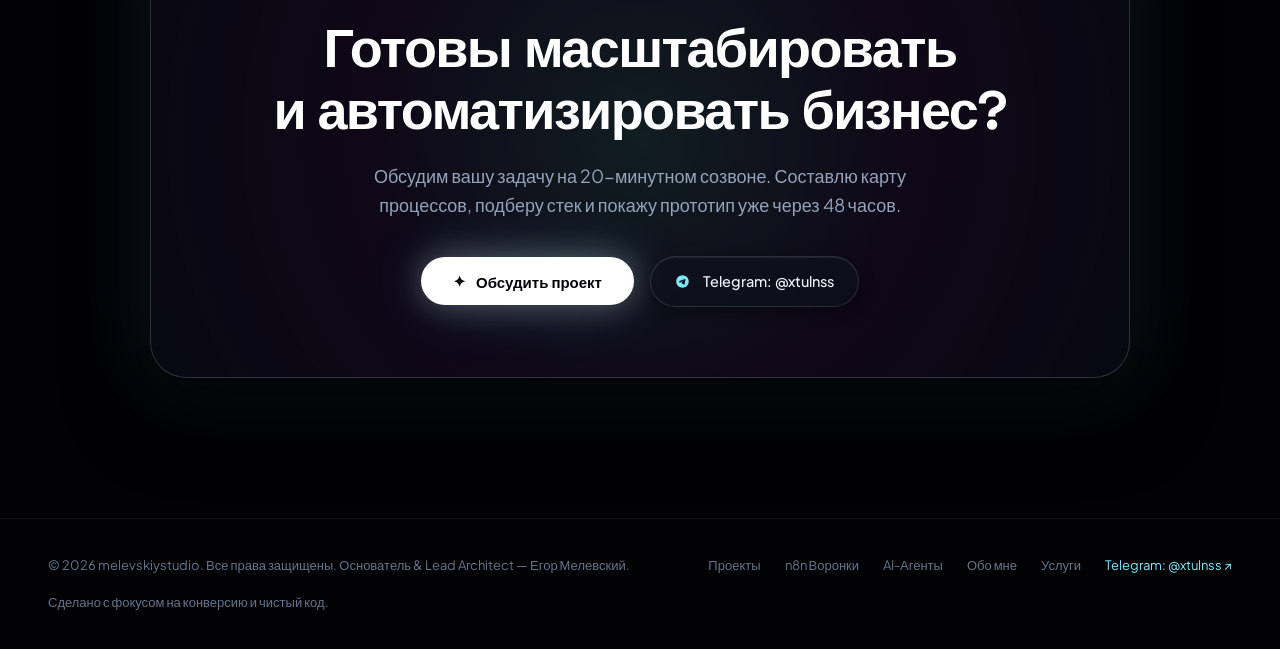
==== commit 5ed1c9cb: "Честные тексты и вынос CSS/JS в отдельные файлы В продакшене только Riol Print — остальные кейсы пом" ====
--- a/index.html
+++ b/index.html
@@ -17,3859 +17,12 @@
     <link rel="preconnect" href="https://fonts.gstatic.com" crossorigin>
     <link href="https://fonts.googleapis.com/css2?family=Plus+Jakarta+Sans:wght@300;400;500;600;700;800&family=Space+Grotesk:wght@400;500;600;700&family=JetBrains+Mono:wght@400;500;600&display=swap" rel="stylesheet">
 
-    <style>
-        /* =====================================================
-           1. ДИЗАЙН-СИСТЕМА: СТИЛЬ MELEVSKIY STUDIO & MOTIONSITES
-        ===================================================== */
-        :root {
-            --space-black: #020204;
-            --space-deep: #06070b;
-            --space-card: rgba(11, 13, 21, 0.76);
-            --space-card-hover: rgba(18, 21, 34, 0.92);
-            --border-subtle: rgba(255, 255, 255, 0.08);
-            --border-glow: rgba(126, 232, 250, 0.28);
-            --border-hover: rgba(255, 255, 255, 0.22);
-            
-            --cyan-primary: #38bdf8;
-            --cyan-glow: #7ee8fa;
-            --purple-primary: #a855f7;
-            --purple-glow: #c084fc;
-            --emerald-primary: #10b981;
-            --emerald-glow: #34d399;
-            --amber-primary: #f59e0b;
-            --amber-glow: #fbbf24;
-            --coral-n8n: #ff6d5a;
-            
-            --text-title: #ffffff;
-            --text-body: #94a3b8;
-            --text-muted: #64748b;
-            --text-highlight: #f1f5f9;
-            
-            --font-main: 'Plus Jakarta Sans', -apple-system, BlinkMacSystemFont, sans-serif;
-            --font-heading: 'Space Grotesk', sans-serif;
-            --font-mono: 'JetBrains Mono', monospace;
-            
-            --radius-sm: 8px;
-            --radius-md: 14px;
-            --radius-lg: 20px;
-            --radius-xl: 28px;
-            --radius-full: 9999px;
-            
-            --ease-out: cubic-bezier(0.16, 1, 0.3, 1);
-            --transition-normal: all 0.35s cubic-bezier(0.16, 1, 0.3, 1);
-            --transition-smooth: all 0.55s cubic-bezier(0.16, 1, 0.3, 1);
-        }
-
-        *, *::before, *::after {
-            box-sizing: border-box;
-            margin: 0;
-            padding: 0;
-        }
-
-        html {
-            scroll-behavior: smooth;
-            background-color: var(--space-black);
-            color-scheme: dark;
-        }
-
-        body {
-            font-family: var(--font-main);
-            background-color: var(--space-black);
-            color: var(--text-highlight);
-            overflow-x: hidden;
-            line-height: 1.6;
-            min-height: 100vh;
-            position: relative;
-            -webkit-font-smoothing: antialiased;
-            -moz-osx-font-smoothing: grayscale;
-        }
-
-        ::selection {
-            background: rgba(126, 232, 250, 0.25);
-            color: #ffffff;
-        }
-
-        #starfieldCanvas {
-            position: fixed;
-            top: 0;
-            left: 0;
-            width: 100%;
-            height: 100%;
-            z-index: 0;
-            pointer-events: none;
-        }
-
-        /* AMBIENT LUMINOUS GLOW BLOBS (REFERENCE 1 MOTIF) */
-        .ambient-glow-orb {
-            position: fixed;
-            border-radius: 50%;
-            pointer-events: none;
-            z-index: 0;
-            filter: blur(110px);
-            opacity: 0.38;
-            transition: opacity 1s ease;
-        }
-
-        .ambient-glow-orb.orb-1 {
-            top: -12%;
-            left: 50%;
-            transform: translateX(-50%);
-            width: 720px;
-            height: 720px;
-            background: radial-gradient(circle, rgba(56, 189, 248, 0.28) 0%, rgba(168, 85, 247, 0.16) 42%, transparent 70%);
-            animation: orbFloat1 18s ease-in-out infinite alternate;
-        }
-
-        .ambient-glow-orb.orb-2 {
-            top: 42%;
-            right: -10%;
-            width: 620px;
-            height: 620px;
-            background: radial-gradient(circle, rgba(245, 158, 11, 0.18) 0%, rgba(239, 68, 68, 0.12) 45%, transparent 70%);
-            animation: orbFloat2 22s ease-in-out infinite alternate;
-        }
-
-        .ambient-glow-orb.orb-3 {
-            bottom: 6%;
-            left: -8%;
-            width: 660px;
-            height: 660px;
-            background: radial-gradient(circle, rgba(168, 85, 247, 0.22) 0%, rgba(56, 189, 248, 0.12) 45%, transparent 70%);
-            animation: orbFloat3 20s ease-in-out infinite alternate;
-        }
-
-        @keyframes orbFloat1 {
-            0% { transform: translateX(-50%) translateY(0) scale(1); }
-            100% { transform: translateX(-46%) translateY(55px) scale(1.08); }
-        }
-
-        @keyframes orbFloat2 {
-            0% { transform: translateY(0) scale(1); }
-            100% { transform: translateY(-65px) scale(1.12); }
-        }
-
-        @keyframes orbFloat3 {
-            0% { transform: translateY(0) scale(1); }
-            100% { transform: translateY(45px) scale(1.06); }
-        }
-
-        .app-wrapper {
-            position: relative;
-            z-index: 1;
-            width: 100%;
-        }
-
-        a {
-            color: inherit;
-            text-decoration: none;
-        }
-
-        /* HEADER */
-        header.nav-header {
-            position: fixed;
-            top: 0;
-            left: 0;
-            width: 100%;
-            z-index: 1000;
-            padding: 22px 48px;
-            display: flex;
-            align-items: center;
-            justify-content: space-between;
-            transition: var(--transition-smooth);
-            pointer-events: none;
-        }
-
-        header.nav-header.scrolled {
-            padding: 14px 48px;
-            background: rgba(3, 3, 5, 0.88);
-            backdrop-filter: blur(28px);
-            -webkit-backdrop-filter: blur(28px);
-            border-bottom: 1px solid var(--border-subtle);
-            box-shadow: 0 10px 30px rgba(0,0,0,0.5);
-        }
-
-        .nav-left, .nav-center, .nav-right {
-            pointer-events: auto;
-            display: flex;
-            align-items: center;
-        }
-
-        .brand-logo {
-            font-family: var(--font-heading);
-            font-size: 20px;
-            font-weight: 700;
-            color: #fff;
-            letter-spacing: -0.03em;
-            display: flex;
-            align-items: center;
-            gap: 8px;
-            position: relative;
-            transition: var(--transition-normal);
-        }
-
-        .brand-logo:hover {
-            color: var(--cyan-glow);
-        }
-
-        .brand-logo .dot {
-            width: 7px;
-            height: 7px;
-            border-radius: 50%;
-            background: var(--cyan-glow);
-            box-shadow: 0 0 12px var(--cyan-glow);
-            animation: pulseGlow 2.5s infinite ease-in-out;
-        }
-
-        .nav-center {
-            display: flex;
-            align-items: center;
-            gap: 28px;
-            background: rgba(14, 16, 26, 0.65);
-            backdrop-filter: blur(20px);
-            -webkit-backdrop-filter: blur(20px);
-            padding: 8px 24px;
-            border-radius: var(--radius-full);
-            border: 1px solid var(--border-subtle);
-            box-shadow: 0 4px 20px rgba(0,0,0,0.3);
-        }
-
-        .nav-link {
-            font-size: 13.5px;
-            font-weight: 500;
-            color: var(--text-body);
-            transition: var(--transition-normal);
-            position: relative;
-            letter-spacing: -0.01em;
-        }
-
-        .nav-link:hover {
-            color: #ffffff;
-        }
-
-        .nav-right {
-            display: flex;
-            align-items: center;
-            gap: 14px;
-        }
-
-        .btn-header-cta {
-            background: #ffffff !important;
-            color: #030408 !important;
-            font-family: var(--font-main);
-            font-weight: 700;
-            font-size: 13.5px;
-            padding: 9px 20px;
-            border-radius: var(--radius-full);
-            border: 1px solid rgba(255, 255, 255, 0.95);
-            cursor: pointer;
-            transition: var(--transition-normal);
-            box-shadow: 0 0 22px rgba(255, 255, 255, 0.28), 0 4px 14px rgba(0, 0, 0, 0.6);
-            display: inline-flex;
-            align-items: center;
-            gap: 7px;
-            white-space: nowrap;
-            text-decoration: none;
-        }
-
-        .btn-header-cta:hover {
-            transform: translateY(-1.5px) scale(1.02);
-            box-shadow: 0 0 32px rgba(126, 232, 250, 0.6), 0 6px 18px rgba(0, 0, 0, 0.8);
-            background: #ffffff !important;
-            color: #030408 !important;
-        }
-
-        /* HERO */
-        .hero-section {
-            position: relative;
-            min-height: 100vh;
-            display: flex;
-            flex-direction: column;
-            align-items: center;
-            justify-content: center;
-            text-align: center;
-            padding: 140px 24px 80px;
-            overflow: hidden;
-        }
-
-        .hero-radial-glow {
-            position: absolute;
-            top: 30%;
-            left: 50%;
-            transform: translate(-50%, -50%);
-            width: 750px;
-            height: 750px;
-            background: radial-gradient(circle, rgba(126, 232, 250, 0.12) 0%, rgba(168, 85, 247, 0.08) 45%, transparent 70%);
-            filter: blur(60px);
-            pointer-events: none;
-            z-index: 0;
-            animation: pulseAura 8s infinite alternate ease-in-out;
-        }
-
-
-        .hero-badge-pill {
-            display: inline-flex;
-            align-items: center;
-            gap: 8px;
-            background: rgba(255, 255, 255, 0.04);
-            border: 1px solid rgba(255, 255, 255, 0.12);
-            border-radius: var(--radius-full);
-            padding: 7px 18px;
-            font-size: 12px;
-            font-family: var(--font-mono);
-            color: var(--cyan-glow);
-            letter-spacing: 0.08em;
-            text-transform: uppercase;
-            margin-bottom: 24px;
-            backdrop-filter: blur(12px);
-            -webkit-backdrop-filter: blur(12px);
-            box-shadow: 0 4px 20px rgba(0,0,0,0.3);
-            position: relative;
-            z-index: 2;
-        }
-
-        .hero-badge-pill .pulse-dot {
-            width: 6px;
-            height: 6px;
-            border-radius: 50%;
-            background: var(--cyan-glow);
-            box-shadow: 0 0 8px var(--cyan-glow);
-        }
-
-        .hero-headline {
-            font-family: var(--font-heading);
-            font-size: clamp(38px, 6.2vw, 76px);
-            font-weight: 800;
-            line-height: 1.08;
-            letter-spacing: -0.04em;
-            color: #ffffff;
-            max-width: 1040px;
-            margin: 0 auto 24px;
-            position: relative;
-            z-index: 2;
-        }
-
-        .hero-headline .gradient-text {
-            background: linear-gradient(135deg, #ffffff 25%, #bae6fd 60%, #e0e7ff 100%);
-            -webkit-background-clip: text;
-            -webkit-text-fill-color: transparent;
-        }
-
-        .hero-headline .neon-subtext {
-            background: linear-gradient(135deg, #7ee8fa 0%, #c084fc 100%);
-            -webkit-background-clip: text;
-            -webkit-text-fill-color: transparent;
-        }
-
-        .hero-subdesc {
-            font-size: clamp(16px, 1.8vw, 20px);
-            color: var(--text-body);
-            max-width: 720px;
-            margin: 0 auto 40px;
-            line-height: 1.6;
-            font-weight: 400;
-            position: relative;
-            z-index: 2;
-        }
-
-        .hero-actions-row {
-            display: flex;
-            align-items: center;
-            justify-content: center;
-            flex-wrap: wrap;
-            gap: 16px;
-            position: relative;
-            z-index: 2;
-            margin-bottom: 50px;
-        }
-
-        .btn-luminous-primary {
-            background: #ffffff;
-            color: #030305;
-            font-family: var(--font-main);
-            font-size: 15px;
-            font-weight: 600;
-            padding: 14px 32px;
-            border-radius: var(--radius-full);
-            display: inline-flex;
-            align-items: center;
-            gap: 10px;
-            transition: var(--transition-normal);
-            box-shadow: 0 0 30px rgba(255,255,255,0.25), 0 0 60px rgba(126, 232, 250, 0.2);
-            cursor: pointer;
-            border: none;
-        }
-
-        .btn-luminous-primary:hover {
-            transform: translateY(-2px);
-            box-shadow: 0 0 45px rgba(255,255,255,0.45), 0 0 90px rgba(126, 232, 250, 0.35);
-            background: #f8fafc;
-        }
-
-        .btn-glass-secondary {
-            background: rgba(14, 18, 28, 0.65);
-            color: #f1f5f9;
-            font-family: var(--font-main);
-            font-size: 14.5px;
-            font-weight: 500;
-            padding: 13px 24px;
-            border-radius: var(--radius-full);
-            border: 1px solid rgba(255, 255, 255, 0.12);
-            backdrop-filter: blur(16px);
-            -webkit-backdrop-filter: blur(16px);
-            display: inline-flex;
-            align-items: center;
-            gap: 9px;
-            transition: var(--transition-normal);
-            box-shadow: inset 0 1px 0 rgba(255, 255, 255, 0.08), 0 4px 16px rgba(0,0,0,0.4);
-            cursor: pointer;
-            text-decoration: none;
-        }
-
-        .btn-glass-secondary svg {
-            transition: transform 0.25s ease, stroke 0.25s ease;
-            color: var(--cyan-glow);
-            flex-shrink: 0;
-        }
-
-        .btn-glass-secondary:hover {
-            background: rgba(24, 30, 48, 0.85);
-            border-color: rgba(126, 232, 250, 0.45);
-            transform: translateY(-2px);
-            color: #ffffff;
-            box-shadow: inset 0 1px 0 rgba(255, 255, 255, 0.2), 0 8px 24px rgba(0,0,0,0.6), 0 0 30px rgba(126, 232, 250, 0.22);
-        }
-
-        .btn-glass-secondary:hover svg {
-            transform: scale(1.1);
-        }
-
-
-        .section-container {
-            max-width: 1280px;
-            margin: 0 auto;
-            padding: 120px 24px;
-            position: relative;
-            z-index: 2;
-        }
-
-        .section-header {
-            text-align: center;
-            max-width: 760px;
-            margin: 0 auto 64px;
-        }
-
-        .section-tag {
-            display: inline-flex;
-            align-items: center;
-            gap: 8px;
-            background: rgba(126, 232, 250, 0.08);
-            border: 1px solid rgba(126, 232, 250, 0.25);
-            color: var(--cyan-glow);
-            font-family: var(--font-mono);
-            font-size: 12px;
-            font-weight: 500;
-            text-transform: uppercase;
-            letter-spacing: 0.1em;
-            padding: 6px 16px;
-            border-radius: var(--radius-full);
-            margin-bottom: 18px;
-        }
-
-        .section-title {
-            font-family: var(--font-heading);
-            font-size: clamp(32px, 4.2vw, 52px);
-            font-weight: 700;
-            line-height: 1.15;
-            letter-spacing: -0.03em;
-            color: #ffffff;
-            margin-bottom: 18px;
-        }
-
-        .section-subtitle {
-            font-size: clamp(15px, 1.4vw, 18px);
-            color: var(--text-body);
-            line-height: 1.6;
-        }
-
-        /* PROJECTS */
-        .projects-grid {
-            display: grid;
-            grid-template-columns: repeat(2, 1fr);
-            gap: 32px;
-        }
-
-        .project-card {
-            background: var(--space-card);
-            border: 1px solid var(--border-subtle);
-            border-radius: var(--radius-xl);
-            overflow: hidden;
-            display: flex;
-            flex-direction: column;
-            transition: var(--transition-smooth);
-            position: relative;
-            backdrop-filter: blur(20px);
-            -webkit-backdrop-filter: blur(20px);
-        }
-
-        .project-card:hover {
-            transform: translateY(-6px);
-            border-color: rgba(255, 255, 255, 0.25);
-            box-shadow: 0 20px 40px rgba(0, 0, 0, 0.6), 0 0 50px rgba(126, 232, 250, 0.12);
-        }
-
-        .project-image-box {
-            position: relative;
-            width: 100%;
-            height: 280px;
-            overflow: hidden;
-            background: #090a12;
-        }
-
-        .project-video,
-        .project-img {
-            width: 100%;
-            height: 100%;
-            object-fit: cover;
-            object-position: center;
-            display: block;
-            transition: transform 0.8s var(--ease-out);
-        }
-
-        .project-card:hover .project-video,
-        .project-card:hover .project-img {
-            transform: scale(1.05);
-        }
-
-        .project-badge-overlay {
-            position: absolute;
-            top: 16px;
-            left: 16px;
-            background: rgba(3, 3, 5, 0.75);
-            border: 1px solid rgba(255, 255, 255, 0.15);
-            backdrop-filter: blur(12px);
-            padding: 6px 14px;
-            border-radius: var(--radius-full);
-            font-size: 11.5px;
-            font-family: var(--font-mono);
-            color: #ffffff;
-            display: flex;
-            align-items: center;
-            gap: 6px;
-        }
-
-        .project-badge-overlay .dot {
-            width: 6px;
-            height: 6px;
-            border-radius: 50%;
-            background: var(--emerald-glow);
-            box-shadow: 0 0 6px var(--emerald-glow);
-        }
-
-        .project-metric-pill {
-            position: absolute;
-            bottom: 16px;
-            right: 16px;
-            background: rgba(3, 3, 5, 0.85);
-            border: 1px solid rgba(126, 232, 250, 0.3);
-            backdrop-filter: blur(12px);
-            padding: 6px 14px;
-            border-radius: var(--radius-full);
-            font-size: 12px;
-            font-weight: 600;
-            color: var(--cyan-glow);
-        }
-
-        .project-content {
-            padding: 30px;
-            display: flex;
-            flex-direction: column;
-            flex-grow: 1;
-        }
-
-        .project-tags-row {
-            display: flex;
-            flex-wrap: wrap;
-            gap: 8px;
-            margin-bottom: 14px;
-        }
-
-        .project-tag {
-            background: rgba(255, 255, 255, 0.05);
-            border: 1px solid rgba(255, 255, 255, 0.08);
-            color: var(--text-body);
-            font-size: 11.5px;
-            padding: 4px 10px;
-            border-radius: var(--radius-full);
-            font-family: var(--font-mono);
-        }
-
-        .project-title {
-            font-family: var(--font-heading);
-            font-size: 24px;
-            font-weight: 700;
-            color: #ffffff;
-            margin-bottom: 10px;
-            letter-spacing: -0.02em;
-        }
-
-        .project-desc {
-            font-size: 14px;
-            color: var(--text-body);
-            line-height: 1.6;
-            margin-bottom: 24px;
-            flex-grow: 1;
-        }
-
-        .project-footer-row {
-            display: flex;
-            align-items: center;
-            justify-content: space-between;
-            padding-top: 18px;
-            border-top: 1px solid var(--border-subtle);
-        }
-
-        .btn-project-live {
-            background: rgba(255, 255, 255, 0.06);
-            border: 1px solid rgba(255, 255, 255, 0.15);
-            color: #ffffff;
-            font-size: 13.5px;
-            font-weight: 600;
-            padding: 8px 18px;
-            border-radius: var(--radius-full);
-            display: inline-flex;
-            align-items: center;
-            gap: 6px;
-            transition: var(--transition-normal);
-        }
-
-        .btn-project-live:hover {
-            background: var(--cyan-glow);
-            color: #030305;
-            border-color: var(--cyan-glow);
-            box-shadow: 0 0 20px rgba(126, 232, 250, 0.4);
-        }
-
-        .project-client-name {
-            font-size: 12.5px;
-            color: var(--text-muted);
-            font-family: var(--font-mono);
-        }
-
-        /* N8N SIMULATOR */
-        .automation-section {
-            background: radial-gradient(circle at 50% 30%, rgba(255, 109, 90, 0.04) 0%, transparent 60%);
-        }
-
-        .workflow-switcher-tabs {
-            display: flex;
-            align-items: center;
-            justify-content: center;
-            gap: 12px;
-            flex-wrap: wrap;
-            margin-bottom: 36px;
-        }
-
-        .workflow-tab-btn {
-            background: rgba(14, 17, 28, 0.65);
-            border: 1px solid var(--border-subtle);
-            color: var(--text-body);
-            padding: 12px 22px;
-            border-radius: var(--radius-full);
-            font-size: 13.5px;
-            font-weight: 600;
-            display: flex;
-            align-items: center;
-            gap: 10px;
-            cursor: pointer;
-            transition: var(--transition-normal);
-            backdrop-filter: blur(12px);
-        }
-
-        .workflow-tab-btn:hover {
-            background: rgba(25, 28, 45, 0.85);
-            color: #ffffff;
-            border-color: rgba(255, 255, 255, 0.2);
-        }
-
-        .workflow-tab-btn.active {
-            background: linear-gradient(135deg, rgba(255, 109, 90, 0.2), rgba(255, 184, 0, 0.15));
-            border-color: var(--coral-n8n);
-            color: #ffffff;
-            box-shadow: 0 0 24px rgba(255, 109, 90, 0.25);
-        }
-
-        .n8n-studio-frame {
-            background: #07080e;
-            border: 1px solid rgba(255, 255, 255, 0.12);
-            border-radius: var(--radius-xl);
-            box-shadow: 0 25px 70px rgba(0, 0, 0, 0.8), 0 0 60px rgba(255, 109, 90, 0.08);
-            overflow: hidden;
-            display: flex;
-            flex-direction: column;
-        }
-
-        .n8n-frame-topbar {
-            background: #0d0f1a;
-            padding: 16px 24px;
-            border-bottom: 1px solid rgba(255, 255, 255, 0.08);
-            display: flex;
-            align-items: center;
-            justify-content: space-between;
-            flex-wrap: wrap;
-            gap: 16px;
-        }
-
-        .n8n-brand-badge {
-            display: flex;
-            align-items: center;
-            gap: 12px;
-        }
-
-        .mac-dots {
-            display: flex;
-            gap: 7px;
-        }
-
-        .mac-dot {
-            width: 10px;
-            height: 10px;
-            border-radius: 50%;
-        }
-
-        .mac-dot.red { background: #ff5f56; }
-        .mac-dot.yellow { background: #ffbd2e; }
-        .mac-dot.green { background: #27c93f; }
-
-        .n8n-file-title {
-            font-family: var(--font-mono);
-            font-size: 13px;
-            color: #ffffff;
-            font-weight: 500;
-            display: flex;
-            align-items: center;
-            gap: 8px;
-        }
-
-        .n8n-file-title .pill {
-            background: rgba(255, 109, 90, 0.2);
-            border: 1px solid rgba(255, 109, 90, 0.4);
-            color: var(--coral-n8n);
-            font-size: 10.5px;
-            padding: 2px 8px;
-            border-radius: 4px;
-        }
-
-        .n8n-actions-bar {
-            display: flex;
-            align-items: center;
-            gap: 12px;
-        }
-
-        .btn-sim-run {
-            background: linear-gradient(135deg, #ff6d5a, #ff9f43);
-            color: #ffffff;
-            font-family: var(--font-main);
-            font-size: 13.5px;
-            font-weight: 700;
-            padding: 9px 22px;
-            border-radius: var(--radius-full);
-            border: none;
-            cursor: pointer;
-            display: inline-flex;
-            align-items: center;
-            gap: 8px;
-            transition: var(--transition-normal);
-            box-shadow: 0 0 20px rgba(255, 109, 90, 0.4);
-        }
-
-        .btn-sim-run:hover {
-            transform: translateY(-1px);
-            box-shadow: 0 0 32px rgba(255, 109, 90, 0.65);
-        }
-
-        .btn-sim-download {
-            background: rgba(255, 255, 255, 0.05);
-            border: 1px solid rgba(255, 255, 255, 0.12);
-            color: var(--text-highlight);
-            font-family: var(--font-mono);
-            font-size: 12px;
-            padding: 8px 16px;
-            border-radius: var(--radius-full);
-            display: inline-flex;
-            align-items: center;
-            gap: 6px;
-            transition: var(--transition-normal);
-        }
-
-        .btn-sim-download:hover {
-            background: rgba(255, 255, 255, 0.1);
-            border-color: rgba(255, 255, 255, 0.25);
-            color: #ffffff;
-        }
-
-        .n8n-studio-body {
-            display: grid;
-            grid-template-columns: 1.4fr 1fr;
-            min-height: 540px;
-        }
-
-        .n8n-visual-canvas {
-            padding: 32px;
-            position: relative;
-            background: 
-                radial-gradient(circle at center, rgba(14, 18, 30, 0.8) 0%, #06070c 100%),
-                radial-gradient(rgba(255, 255, 255, 0.08) 1px, transparent 1px);
-            background-size: 100% 100%, 24px 24px;
-            display: flex;
-            flex-direction: column;
-            justify-content: space-between;
-            border-right: 1px solid rgba(255, 255, 255, 0.08);
-            overflow: hidden;
-        }
-
-        .nodes-flow-grid {
-            position: relative;
-            z-index: 2;
-            display: grid;
-            grid-template-columns: repeat(2, 1fr);
-            gap: 36px 32px;
-            margin-bottom: 24px;
-        }
-
-        .cables-svg-layer {
-            position: absolute;
-            top: 0;
-            left: 0;
-            width: 100%;
-            height: 100%;
-            z-index: 1;
-            pointer-events: none;
-        }
-
-        .flow-cable-path {
-            stroke: rgba(255, 255, 255, 0.12);
-            stroke-width: 2.5;
-            fill: none;
-            stroke-linecap: round;
-            transition: stroke 0.4s ease;
-        }
-
-        .flow-cable-path.active {
-            stroke: var(--coral-n8n);
-            filter: drop-shadow(0 0 8px rgba(255, 109, 90, 0.8));
-            animation: dashPulse 1.2s linear infinite;
-        }
-
-        @keyframes dashPulse {
-            from { stroke-dashoffset: 40; }
-            to { stroke-dashoffset: 0; }
-        }
-
-        .n8n-node-card {
-            background: rgba(16, 20, 32, 0.85);
-            border: 1px solid rgba(255, 255, 255, 0.1);
-            border-radius: var(--radius-md);
-            padding: 16px;
-            position: relative;
-            box-shadow: 0 8px 24px rgba(0, 0, 0, 0.4);
-            transition: var(--transition-normal);
-            backdrop-filter: blur(12px);
-        }
-
-        .n8n-node-card::before {
-            content: '';
-            position: absolute;
-            top: 0;
-            left: 0;
-            right: 0;
-            height: 3px;
-            border-radius: var(--radius-md) var(--radius-md) 0 0;
-            background: var(--node-color, var(--coral-n8n));
-        }
-
-        .n8n-node-card.active {
-            border-color: var(--node-color, var(--coral-n8n));
-            box-shadow: 0 0 30px rgba(255, 109, 90, 0.35);
-            transform: scale(1.02);
-        }
-
-        .n8n-node-card.success {
-            border-color: var(--emerald-glow);
-            box-shadow: 0 0 25px rgba(52, 211, 153, 0.25);
-        }
-
-        .node-header-row {
-            display: flex;
-            align-items: center;
-            justify-content: space-between;
-            margin-bottom: 8px;
-        }
-
-        .node-type-label {
-            font-family: var(--font-mono);
-            font-size: 10px;
-            text-transform: uppercase;
-            letter-spacing: 0.08em;
-            color: var(--text-muted);
-        }
-
-        .node-status-pill {
-            font-family: var(--font-mono);
-            font-size: 10px;
-            padding: 2px 7px;
-            border-radius: 4px;
-            background: rgba(255, 255, 255, 0.06);
-            color: var(--text-body);
-            display: inline-flex;
-            align-items: center;
-            gap: 4px;
-        }
-
-        .node-status-pill.running {
-            background: rgba(245, 158, 11, 0.2);
-            color: var(--amber-glow);
-        }
-
-        .node-status-pill.done {
-            background: rgba(16, 185, 129, 0.2);
-            color: var(--emerald-glow);
-        }
-
-        .node-body-content {
-            display: flex;
-            align-items: center;
-            gap: 12px;
-        }
-
-        .node-icon-circle {
-            width: 38px;
-            height: 38px;
-            border-radius: 10px;
-            background: rgba(255, 255, 255, 0.05);
-            display: flex;
-            align-items: center;
-            justify-content: center;
-            font-size: 18px;
-            border: 1px solid rgba(255, 255, 255, 0.08);
-            flex-shrink: 0;
-        }
-
-        .node-name-text {
-            font-family: var(--font-heading);
-            font-size: 13.5px;
-            font-weight: 600;
-            color: #ffffff;
-            line-height: 1.3;
-        }
-
-        .node-subinfo-text {
-            font-family: var(--font-mono);
-            font-size: 11px;
-            color: var(--text-muted);
-            margin-top: 3px;
-        }
-
-        .node-port {
-            width: 10px;
-            height: 10px;
-            border-radius: 50%;
-            background: #ffffff;
-            border: 2px solid #07080e;
-            position: absolute;
-            top: 50%;
-            transform: translateY(-50%);
-            box-shadow: 0 0 6px rgba(255,255,255,0.6);
-        }
-
-        .node-port.input { left: -5px; }
-        .node-port.output { right: -5px; }
-
-        .n8n-telemetry-console {
-            position: relative;
-            z-index: 2;
-            background: #030407;
-            border: 1px solid rgba(255, 255, 255, 0.08);
-            border-radius: var(--radius-md);
-            padding: 14px 18px;
-            font-family: var(--font-mono);
-            font-size: 11.5px;
-            color: var(--text-body);
-            max-height: 150px;
-            overflow-y: auto;
-            box-shadow: inset 0 2px 8px rgba(0, 0, 0, 0.8);
-        }
-
-        .telemetry-header {
-            display: flex;
-            align-items: center;
-            justify-content: space-between;
-            color: var(--text-muted);
-            font-size: 10px;
-            text-transform: uppercase;
-            letter-spacing: 0.08em;
-            margin-bottom: 8px;
-            padding-bottom: 4px;
-            border-bottom: 1px solid rgba(255,255,255,0.06);
-        }
-
-        .telemetry-logs-list {
-            display: flex;
-            flex-direction: column;
-            gap: 5px;
-        }
-
-        .log-entry {
-            display: flex;
-            gap: 8px;
-            line-height: 1.4;
-        }
-
-        .log-time { color: var(--text-muted); }
-        .log-tag-event { color: var(--coral-n8n); }
-        .log-tag-code { color: var(--amber-glow); }
-        .log-tag-crm { color: var(--cyan-glow); }
-        .log-tag-tg { color: var(--emerald-glow); }
-        .log-msg { color: #f1f5f9; }
-
-        /* iPhone 16 Pro Mockup */
-        .n8n-device-stage {
-            background: #05060a;
-            padding: 32px 24px;
-            display: flex;
-            flex-direction: column;
-            align-items: center;
-            justify-content: center;
-            position: relative;
-        }
-
-        .iphone-frame {
-            width: 310px;
-            height: 520px;
-            background: #000000;
-            border-radius: 46px;
-            border: 3.5px solid #2d313d;
-            box-shadow: 
-                0 0 0 1px rgba(255, 255, 255, 0.1),
-                0 25px 60px rgba(0, 0, 0, 0.8),
-                0 0 35px rgba(56, 189, 248, 0.15);
-            position: relative;
-            overflow: hidden;
-            display: flex;
-            flex-direction: column;
-        }
-
-        .dynamic-island {
-            position: absolute;
-            top: 10px;
-            left: 50%;
-            transform: translateX(-50%);
-            width: 90px;
-            height: 22px;
-            background: #000000;
-            border-radius: 20px;
-            z-index: 10;
-            display: flex;
-            align-items: center;
-            justify-content: space-between;
-            padding: 0 8px;
-            transition: var(--transition-normal);
-        }
-
-        .dynamic-island.expand {
-            width: 170px;
-            height: 28px;
-            background: #111420;
-            box-shadow: 0 0 15px rgba(56, 189, 248, 0.5);
-        }
-
-        .island-camera {
-            width: 9px;
-            height: 9px;
-            border-radius: 50%;
-            background: #151821;
-        }
-
-        .island-sensor {
-            width: 7px;
-            height: 7px;
-            border-radius: 50%;
-            background: #0c0e14;
-        }
-
-        .tg-screen-content {
-            padding: 40px 14px 16px;
-            background: #0f141c;
-            flex-grow: 1;
-            display: flex;
-            flex-direction: column;
-            overflow: hidden;
-        }
-
-        .tg-nav-bar {
-            display: flex;
-            align-items: center;
-            gap: 10px;
-            padding-bottom: 12px;
-            border-bottom: 1px solid rgba(255, 255, 255, 0.08);
-            margin-bottom: 16px;
-        }
-
-        .tg-avatar {
-            width: 34px;
-            height: 34px;
-            border-radius: 50%;
-            background: linear-gradient(135deg, #0088cc, #38bdf8);
-            display: flex;
-            align-items: center;
-            justify-content: center;
-            font-size: 16px;
-            box-shadow: 0 2px 8px rgba(0, 136, 204, 0.4);
-        }
-
-        .tg-chat-info {
-            display: flex;
-            flex-direction: column;
-        }
-
-        .tg-chat-name {
-            font-size: 13px;
-            font-weight: 700;
-            color: #ffffff;
-            display: flex;
-            align-items: center;
-            gap: 4px;
-        }
-
-        .tg-chat-name .verified {
-            color: #38bdf8;
-            font-size: 12px;
-        }
-
-        .tg-chat-status {
-            font-size: 10.5px;
-            color: #34d399;
-        }
-
-        .tg-messages-stream {
-            flex-grow: 1;
-            display: flex;
-            flex-direction: column;
-            justify-content: flex-end;
-            gap: 12px;
-        }
-
-        .tg-bubble-card {
-            background: #1e2638;
-            border: 1px solid rgba(255, 255, 255, 0.08);
-            border-radius: 14px;
-            border-bottom-left-radius: 4px;
-            padding: 12px 14px;
-            color: #ffffff;
-            box-shadow: 0 4px 14px rgba(0, 0, 0, 0.3);
-            transform: translateY(20px);
-            opacity: 0;
-            transition: all 0.5s var(--ease-out);
-        }
-
-        .tg-bubble-card.show {
-            transform: translateY(0);
-            opacity: 1;
-        }
-
-        .tg-bubble-title {
-            font-size: 12px;
-            font-weight: 700;
-            color: var(--cyan-glow);
-            margin-bottom: 6px;
-            display: flex;
-            align-items: center;
-            justify-content: space-between;
-        }
-
-        .tg-bubble-time {
-            font-size: 10px;
-            color: var(--text-muted);
-            font-weight: 400;
-        }
-
-        .tg-bubble-text {
-            font-size: 12px;
-            line-height: 1.5;
-            color: #e2e8f0;
-            margin-bottom: 10px;
-        }
-
-        .tg-bubble-text b {
-            color: #ffffff;
-        }
-
-        .tg-inline-buttons-grid {
-            display: grid;
-            grid-template-columns: 1fr 1fr;
-            gap: 6px;
-        }
-
-        .tg-inline-btn {
-            background: rgba(56, 189, 248, 0.12);
-            border: 1px solid rgba(56, 189, 248, 0.3);
-            color: #38bdf8;
-            font-size: 11px;
-            font-weight: 600;
-            padding: 6px 8px;
-            border-radius: 8px;
-            cursor: pointer;
-            text-align: center;
-            transition: var(--transition-normal);
-        }
-
-        .tg-inline-btn:hover {
-            background: #38bdf8;
-            color: #030305;
-        }
-
-        .tg-inline-btn.full-width {
-            grid-column: span 2;
-            background: rgba(16, 185, 129, 0.15);
-            border-color: rgba(16, 185, 129, 0.4);
-            color: #34d399;
-        }
-
-        .tg-inline-btn.full-width:hover {
-            background: #34d399;
-            color: #030305;
-        }
-
-        /* AI ASSISTANTS SECTION */
-        .ai-assistants-section {
-            background: radial-gradient(circle at 50% 30%, rgba(168, 85, 247, 0.06) 0%, transparent 60%);
-        }
-
-        .ai-platform-shell {
-            background: #080910;
-            border: 1px solid rgba(255, 255, 255, 0.12);
-            border-radius: var(--radius-xl);
-            box-shadow: 0 25px 70px rgba(0, 0, 0, 0.8), 0 0 60px rgba(168, 85, 247, 0.08);
-            overflow: hidden;
-            display: flex;
-            flex-direction: column;
-        }
-
-        .ai-platform-topbar {
-            background: #0d0f1c;
-            padding: 16px 24px;
-            border-bottom: 1px solid rgba(255, 255, 255, 0.08);
-            display: flex;
-            align-items: center;
-            justify-content: space-between;
-            flex-wrap: wrap;
-            gap: 16px;
-        }
-
-        .ai-telemetry-badge {
-            display: flex;
-            align-items: center;
-            gap: 12px;
-        }
-
-        .ai-runtime-name {
-            font-family: var(--font-mono);
-            font-size: 13px;
-            font-weight: 600;
-            color: #ffffff;
-            display: flex;
-            align-items: center;
-            gap: 8px;
-        }
-
-        .status-dot-pulse {
-            width: 8px;
-            height: 8px;
-            border-radius: 50%;
-            background: var(--emerald-glow);
-            box-shadow: 0 0 8px var(--emerald-glow);
-            animation: pulseGlow 2s infinite;
-        }
-
-        .ai-metric-indicators {
-            display: flex;
-            align-items: center;
-            gap: 14px;
-            font-family: var(--font-mono);
-            font-size: 11.5px;
-            color: var(--text-body);
-        }
-
-        .ai-metric-item span {
-            color: var(--cyan-glow);
-            font-weight: 600;
-        }
-
-        .ai-platform-workspace {
-            display: grid;
-            grid-template-columns: 340px 1fr;
-            min-height: 580px;
-        }
-
-        .ai-agents-sidebar {
-            background: #06070d;
-            border-right: 1px solid rgba(255, 255, 255, 0.08);
-            padding: 20px 16px;
-            display: flex;
-            flex-direction: column;
-            gap: 12px;
-        }
-
-        .sidebar-heading {
-            font-family: var(--font-mono);
-            font-size: 11px;
-            text-transform: uppercase;
-            letter-spacing: 0.1em;
-            color: var(--text-muted);
-            margin: 6px 8px 10px;
-        }
-
-        .agent-picker-card {
-            background: rgba(18, 22, 36, 0.5);
-            border: 1px solid rgba(255, 255, 255, 0.06);
-            border-radius: var(--radius-md);
-            padding: 14px;
-            cursor: pointer;
-            transition: var(--transition-normal);
-            position: relative;
-        }
-
-        .agent-picker-card:hover {
-            background: rgba(28, 34, 54, 0.7);
-            border-color: rgba(255, 255, 255, 0.18);
-        }
-
-        .agent-picker-card.active {
-            background: linear-gradient(135deg, rgba(168, 85, 247, 0.18), rgba(56, 189, 248, 0.12));
-            border-color: var(--purple-glow);
-            box-shadow: 0 4px 20px rgba(168, 85, 247, 0.25);
-        }
-
-        .agent-card-header {
-            display: flex;
-            align-items: center;
-            justify-content: space-between;
-            margin-bottom: 8px;
-        }
-
-        .agent-identity {
-            display: flex;
-            align-items: center;
-            gap: 10px;
-        }
-
-        .agent-avatar-ico {
-            width: 36px;
-            height: 36px;
-            border-radius: 10px;
-            background: rgba(255, 255, 255, 0.05);
-            display: flex;
-            align-items: center;
-            justify-content: center;
-            font-size: 18px;
-            border: 1px solid rgba(255, 255, 255, 0.1);
-        }
-
-        .agent-card-name {
-            font-family: var(--font-heading);
-            font-size: 14px;
-            font-weight: 700;
-            color: #ffffff;
-        }
-
-        .agent-role-pill {
-            font-size: 10.5px;
-            font-family: var(--font-mono);
-            color: var(--text-muted);
-        }
-
-        .agent-model-chip {
-            font-family: var(--font-mono);
-            font-size: 10px;
-            padding: 2px 7px;
-            border-radius: 4px;
-            background: rgba(168, 85, 247, 0.15);
-            color: var(--purple-glow);
-            border: 1px solid rgba(168, 85, 247, 0.3);
-        }
-
-        .agent-card-summary {
-            font-size: 12px;
-            color: var(--text-body);
-            line-height: 1.45;
-            margin-top: 6px;
-        }
-
-        .ai-chat-terminal {
-            display: flex;
-            flex-direction: column;
-            background: #090b14;
-            position: relative;
-        }
-
-        .chat-active-header {
-            padding: 14px 24px;
-            background: rgba(13, 16, 28, 0.8);
-            border-bottom: 1px solid rgba(255, 255, 255, 0.06);
-            display: flex;
-            align-items: center;
-            justify-content: space-between;
-        }
-
-        .chat-target-profile {
-            display: flex;
-            align-items: center;
-            gap: 12px;
-        }
-
-        .target-avatar {
-            width: 32px;
-            height: 32px;
-            border-radius: 8px;
-            background: rgba(255, 255, 255, 0.06);
-            display: flex;
-            align-items: center;
-            justify-content: center;
-            font-size: 16px;
-        }
-
-        .target-name-bold {
-            font-family: var(--font-heading);
-            font-size: 14px;
-            font-weight: 700;
-            color: #ffffff;
-        }
-
-        .target-specs {
-            font-family: var(--font-mono);
-            font-size: 11px;
-            color: var(--text-muted);
-        }
-
-        .chat-header-actions {
-            display: flex;
-            align-items: center;
-            gap: 10px;
-        }
-
-        .btn-chat-tool {
-            background: rgba(255, 255, 255, 0.05);
-            border: 1px solid rgba(255, 255, 255, 0.1);
-            color: var(--text-body);
-            font-size: 12px;
-            padding: 6px 12px;
-            border-radius: var(--radius-full);
-            cursor: pointer;
-            font-family: var(--font-mono);
-            transition: var(--transition-normal);
-        }
-
-        .btn-chat-tool:hover {
-            background: rgba(255, 255, 255, 0.1);
-            color: #ffffff;
-        }
-
-        .chat-messages-scroll {
-            flex-grow: 1;
-            padding: 24px;
-            overflow-y: auto;
-            display: flex;
-            flex-direction: column;
-            gap: 18px;
-            max-height: 400px;
-        }
-
-        .message-bubble-row {
-            display: flex;
-            gap: 14px;
-            max-width: 88%;
-        }
-
-        .message-bubble-row.user {
-            margin-left: auto;
-            flex-direction: row-reverse;
-        }
-
-        .msg-avatar {
-            width: 32px;
-            height: 32px;
-            border-radius: 8px;
-            background: rgba(255, 255, 255, 0.08);
-            display: flex;
-            align-items: center;
-            justify-content: center;
-            font-size: 15px;
-            flex-shrink: 0;
-        }
-
-        .msg-text-content { white-space: pre-wrap; }
-        .msg-bubble-card {
-            background: #121524;
-            border: 1px solid rgba(255, 255, 255, 0.08);
-            border-radius: 16px;
-            padding: 14px 18px;
-            color: #ffffff;
-            font-size: 13.5px;
-            line-height: 1.55;
-            position: relative;
-        }
-
-        .message-bubble-row.user .msg-bubble-card {
-            background: linear-gradient(135deg, rgba(56, 189, 248, 0.25), rgba(168, 85, 247, 0.2));
-            border-color: rgba(56, 189, 248, 0.35);
-            color: #ffffff;
-        }
-
-        .cot-reasoning-drawer {
-            margin-bottom: 10px;
-            background: rgba(3, 4, 8, 0.6);
-            border: 1px solid rgba(255, 255, 255, 0.06);
-            border-radius: 8px;
-            overflow: hidden;
-            font-family: var(--font-mono);
-            font-size: 11px;
-        }
-
-        .cot-header-btn {
-            width: 100%;
-            background: none;
-            border: none;
-            color: var(--purple-glow);
-            padding: 6px 10px;
-            text-align: left;
-            cursor: pointer;
-            display: flex;
-            align-items: center;
-            justify-content: space-between;
-            font-family: var(--font-mono);
-            font-size: 11px;
-        }
-
-        .cot-header-btn:hover {
-            background: rgba(255, 255, 255, 0.03);
-        }
-
-        .cot-body-text {
-            padding: 8px 10px;
-            color: var(--text-muted);
-            border-top: 1px solid rgba(255, 255, 255, 0.04);
-            line-height: 1.45;
-            display: none;
-        }
-
-        .cot-body-text.open {
-            display: block;
-        }
-
-        .cot-step-item {
-            margin-bottom: 4px;
-        }
-
-        .chat-quick-prompts-bar {
-            padding: 10px 24px;
-            display: flex;
-            align-items: center;
-            gap: 8px;
-            overflow-x: auto;
-            border-top: 1px solid rgba(255, 255, 255, 0.04);
-            background: rgba(7, 8, 14, 0.6);
-        }
-
-        .prompt-chip-btn {
-            background: rgba(255, 255, 255, 0.04);
-            border: 1px solid rgba(255, 255, 255, 0.08);
-            color: var(--text-body);
-            font-size: 12px;
-            padding: 6px 14px;
-            border-radius: var(--radius-full);
-            white-space: nowrap;
-            cursor: pointer;
-            transition: var(--transition-normal);
-        }
-
-        .prompt-chip-btn:hover {
-            background: rgba(255, 255, 255, 0.1);
-            color: #ffffff;
-            border-color: rgba(255, 255, 255, 0.2);
-        }
-
-        .chat-input-bar-wrap {
-            padding: 16px 24px 20px;
-            background: #0d0f1c;
-            border-top: 1px solid rgba(255, 255, 255, 0.08);
-            display: flex;
-            align-items: center;
-            gap: 12px;
-        }
-
-        .chat-input-field {
-            flex-grow: 1;
-            background: rgba(3, 4, 8, 0.8);
-            border: 1px solid rgba(255, 255, 255, 0.12);
-            border-radius: var(--radius-full);
-            padding: 12px 20px;
-            color: #ffffff;
-            font-family: var(--font-main);
-            font-size: 13.5px;
-            outline: none;
-            transition: var(--transition-normal);
-        }
-
-        .chat-input-field:focus {
-            border-color: var(--purple-glow);
-            box-shadow: 0 0 16px rgba(168, 85, 247, 0.25);
-        }
-
-        .chat-send-btn {
-            background: linear-gradient(135deg, var(--purple-primary), var(--cyan-primary));
-            border: none;
-            color: #ffffff;
-            width: 44px;
-            height: 44px;
-            border-radius: 50%;
-            display: flex;
-            align-items: center;
-            justify-content: center;
-            cursor: pointer;
-            font-size: 16px;
-            transition: var(--transition-normal);
-            box-shadow: 0 0 15px rgba(168, 85, 247, 0.35);
-            flex-shrink: 0;
-        }
-
-        .chat-send-btn:hover {
-            transform: scale(1.08);
-            box-shadow: 0 0 25px rgba(168, 85, 247, 0.6);
-        }
-
-        /* MODALS & TOAST */
-        .modal-overlay {
-            position: fixed;
-            top: 0;
-            left: 0;
-            width: 100%;
-            height: 100%;
-            background: rgba(0, 0, 0, 0.8);
-            backdrop-filter: blur(20px);
-            -webkit-backdrop-filter: blur(20px);
-            z-index: 2000;
-            display: flex;
-            align-items: center;
-            justify-content: center;
-            padding: 20px;
-            opacity: 0;
-            pointer-events: none;
-            transition: opacity 0.3s ease;
-        }
-
-        .modal-overlay.open {
-            opacity: 1;
-            pointer-events: auto;
-        }
-
-        .modal-card {
-            background: #0d0f1c;
-            border: 1px solid rgba(255, 255, 255, 0.15);
-            border-radius: var(--radius-xl);
-            max-width: 620px;
-            width: 100%;
-            padding: 32px;
-            position: relative;
-            box-shadow: 0 30px 80px rgba(0, 0, 0, 0.9), 0 0 50px rgba(168, 85, 247, 0.2);
-            transform: translateY(20px);
-            transition: transform 0.4s var(--ease-out);
-        }
-
-        .modal-overlay.open .modal-card {
-            transform: translateY(0);
-        }
-
-        .modal-close-btn {
-            position: absolute;
-            top: 20px;
-            right: 20px;
-            background: rgba(255, 255, 255, 0.06);
-            border: 1px solid rgba(255, 255, 255, 0.1);
-            color: var(--text-body);
-            width: 34px;
-            height: 34px;
-            border-radius: 50%;
-            display: flex;
-            align-items: center;
-            justify-content: center;
-            cursor: pointer;
-            font-size: 16px;
-            transition: var(--transition-normal);
-        }
-
-        .modal-close-btn:hover {
-            background: rgba(255, 255, 255, 0.15);
-            color: #ffffff;
-        }
-
-        .modal-title {
-            font-family: var(--font-heading);
-            font-size: 24px;
-            font-weight: 700;
-            color: #ffffff;
-            margin-bottom: 8px;
-        }
-
-        .modal-desc {
-            font-size: 13.5px;
-            color: var(--text-body);
-            margin-bottom: 24px;
-            line-height: 1.5;
-        }
-
-        .modal-benefits-list {
-            display: flex;
-            flex-direction: column;
-            gap: 10px;
-            margin-bottom: 24px;
-        }
-
-        .benefit-row {
-            display: flex;
-            align-items: center;
-            gap: 10px;
-            font-size: 13px;
-            color: var(--text-highlight);
-        }
-
-        .benefit-row span.ico {
-            color: var(--emerald-glow);
-        }
-
-        .toast-banner {
-            position: fixed;
-            top: 30px;
-            left: 50%;
-            transform: translateX(-50%) translateY(-100px);
-            background: rgba(14, 18, 30, 0.95);
-            border: 1px solid var(--border-glow);
-            color: #ffffff;
-            font-size: 13.5px;
-            font-weight: 500;
-            padding: 12px 24px;
-            border-radius: var(--radius-full);
-            z-index: 3000;
-            box-shadow: 0 10px 40px rgba(0, 0, 0, 0.7), 0 0 30px rgba(126, 232, 250, 0.35);
-            backdrop-filter: blur(20px);
-            display: flex;
-            align-items: center;
-            gap: 10px;
-            pointer-events: none;
-            opacity: 0;
-            transition: all 0.4s var(--ease-out);
-        }
-
-        .toast-banner.show {
-            transform: translateX(-50%) translateY(0);
-            opacity: 1;
-            pointer-events: auto;
-        }
-
-        /* SERVICES */
-        .services-grid {
-            display: grid;
-            grid-template-columns: repeat(3, 1fr);
-            gap: 28px;
-            margin-bottom: 60px;
-        }
-
-        .service-card {
-            background: var(--space-card);
-            border: 1px solid var(--border-subtle);
-            border-radius: var(--radius-xl);
-            padding: 36px 30px;
-            backdrop-filter: blur(20px);
-            -webkit-backdrop-filter: blur(20px);
-            display: flex;
-            flex-direction: column;
-            transition: var(--transition-smooth);
-            position: relative;
-        }
-
-        .service-card:hover {
-            transform: translateY(-6px);
-            border-color: rgba(255, 255, 255, 0.22);
-            box-shadow: 0 20px 40px rgba(0, 0, 0, 0.6), 0 0 40px rgba(126, 232, 250, 0.1);
-        }
-
-        .service-card-title {
-            font-family: var(--font-heading);
-            font-size: 20px;
-            font-weight: 700;
-            color: #ffffff;
-            margin-bottom: 12px;
-            letter-spacing: -0.02em;
-        }
-
-        .service-card-desc {
-            font-size: 14px;
-            color: var(--text-body);
-            line-height: 1.6;
-            margin-bottom: 20px;
-            flex-grow: 1;
-        }
-
-        .service-specs-list {
-            list-style: none;
-            display: flex;
-            flex-direction: column;
-            gap: 8px;
-            font-size: 13px;
-            color: var(--text-highlight);
-            padding-top: 16px;
-            border-top: 1px solid var(--border-subtle);
-        }
-
-        .service-specs-list li {
-            display: flex;
-            align-items: center;
-            gap: 8px;
-        }
-
-        .service-specs-list li::before {
-            content: '✦';
-            color: var(--cyan-glow);
-            font-size: 11px;
-        }
-
-        .tech-stack-strip {
-            background: rgba(14, 17, 28, 0.45);
-            border: 1px solid var(--border-subtle);
-            border-radius: var(--radius-xl);
-            padding: 30px 40px;
-            backdrop-filter: blur(16px);
-            display: flex;
-            align-items: center;
-            justify-content: space-between;
-            flex-wrap: wrap;
-            gap: 20px;
-        }
-
-        .tech-strip-title {
-            font-family: var(--font-mono);
-            font-size: 12px;
-            text-transform: uppercase;
-            letter-spacing: 0.1em;
-            color: var(--text-muted);
-        }
-
-        .tech-logos-row {
-            display: flex;
-            align-items: center;
-            gap: 24px;
-            flex-wrap: wrap;
-        }
-
-        .tech-item-badge {
-            font-family: var(--font-mono);
-            font-size: 13px;
-            color: var(--text-body);
-            display: flex;
-            align-items: center;
-            gap: 8px;
-            padding: 6px 14px;
-            border-radius: var(--radius-full);
-            background: rgba(255, 255, 255, 0.04);
-            border: 1px solid rgba(255, 255, 255, 0.06);
-            transition: var(--transition-normal);
-        }
-
-        .tech-item-badge:hover {
-            color: #ffffff;
-            border-color: rgba(255, 255, 255, 0.2);
-            background: rgba(255, 255, 255, 0.08);
-        }
-
-        /* CTA & FOOTER */
-        .portal-cta-section {
-            padding: 100px 24px 140px;
-            position: relative;
-            z-index: 2;
-        }
-
-        .portal-cta-box {
-            max-width: 980px;
-            margin: 0 auto;
-            background: radial-gradient(circle at center, rgba(126, 232, 250, 0.12) 0%, rgba(168, 85, 247, 0.08) 50%, #080912 100%);
-            border: 1px solid rgba(255, 255, 255, 0.16);
-            border-radius: 36px;
-            padding: 70px 40px;
-            text-align: center;
-            position: relative;
-            overflow: hidden;
-            box-shadow: 0 30px 80px rgba(0, 0, 0, 0.8), 0 0 80px rgba(126, 232, 250, 0.15);
-        }
-
-        .cta-headline {
-            font-family: var(--font-heading);
-            font-size: clamp(32px, 4.5vw, 54px);
-            font-weight: 800;
-            line-height: 1.15;
-            letter-spacing: -0.03em;
-            color: #ffffff;
-            margin-bottom: 20px;
-        }
-
-        .cta-subtext {
-            font-size: clamp(15px, 1.5vw, 18px);
-            color: var(--text-body);
-            max-width: 620px;
-            margin: 0 auto 36px;
-            line-height: 1.6;
-        }
-
-        .footer-bar {
-            border-top: 1px solid var(--border-subtle);
-            padding: 36px 48px;
-            display: flex;
-            align-items: center;
-            justify-content: space-between;
-            color: var(--text-muted);
-            font-size: 13px;
-            max-width: 1280px;
-            margin: 0 auto;
-            flex-wrap: wrap;
-            gap: 16px;
-        }
-
-        .footer-links {
-            display: flex;
-            align-items: center;
-            gap: 24px;
-        }
-
-        .footer-link:hover {
-            color: #ffffff;
-        }
-
-        .fab-contact-btn {
-            position: fixed;
-            bottom: 30px;
-            right: 30px;
-            z-index: 999;
-            background: linear-gradient(135deg, #ffffff, #c7d2fe);
-            color: #030305;
-            font-family: var(--font-main);
-            font-weight: 700;
-            font-size: 13.5px;
-            padding: 12px 22px;
-            border-radius: var(--radius-full);
-            border: none;
-            box-shadow: 0 10px 30px rgba(0, 0, 0, 0.6), 0 0 30px rgba(126, 232, 250, 0.4);
-            cursor: pointer;
-            display: flex;
-            align-items: center;
-            gap: 8px;
-            transition: var(--transition-normal);
-        }
-
-        .fab-contact-btn:hover {
-            transform: scale(1.05) translateY(-2px);
-            box-shadow: 0 15px 40px rgba(0, 0, 0, 0.8), 0 0 45px rgba(126, 232, 250, 0.6);
-        }
-
-        @keyframes pulseGlow {
-            0%, 100% { opacity: 0.6; transform: scale(1); }
-            50% { opacity: 1; transform: scale(1.15); }
-        }
-
-        @keyframes pulseAura {
-            0% { opacity: 0.5; transform: translate(-50%, -50%) scale(0.95); }
-            100% { opacity: 0.9; transform: translate(-50%, -50%) scale(1.05); }
-        }
-
-        @keyframes floatLotus {
-            0%, 100% { transform: translateY(0); }
-            50% { transform: translateY(-10px); }
-        }
-
-        .nav-burger {
-            display: none;
-            flex-direction: column;
-            justify-content: center;
-            gap: 4px;
-            width: 40px;
-            height: 40px;
-            padding: 0 11px;
-            background: rgba(14, 18, 30, 0.6);
-            border: 1px solid rgba(255, 255, 255, 0.1);
-            border-radius: var(--radius-full);
-            cursor: pointer;
-            backdrop-filter: blur(12px);
-        }
-
-        .nav-burger span {
-            display: block;
-            height: 2px;
-            background: #ffffff;
-            border-radius: 2px;
-            transition: var(--transition-normal);
-        }
-
-        header.nav-header.menu-open .nav-burger span:nth-child(1) { transform: translateY(6px) rotate(45deg); }
-        header.nav-header.menu-open .nav-burger span:nth-child(2) { opacity: 0; }
-        header.nav-header.menu-open .nav-burger span:nth-child(3) { transform: translateY(-6px) rotate(-45deg); }
-
-        @media (max-width: 1024px) {
-            header.nav-header { padding: 18px 24px; }
-            .nav-center { display: none; }
-            .nav-burger { display: flex; }
-            header.nav-header.menu-open .nav-center {
-                display: flex;
-                flex-direction: column;
-                align-items: stretch;
-                gap: 4px;
-                position: absolute;
-                top: calc(100% + 8px);
-                left: 16px;
-                right: 16px;
-                padding: 12px;
-                border-radius: var(--radius-lg);
-                background: rgba(8, 10, 18, 0.96);
-            }
-            header.nav-header.menu-open .nav-link {
-                padding: 12px 14px;
-                font-size: 15px;
-                border-radius: var(--radius-sm);
-            }
-            .projects-grid { grid-template-columns: 1fr; }
-            .n8n-studio-body { grid-template-columns: minmax(0, 1fr); }
-            .n8n-visual-canvas { border-right: none; border-bottom: 1px solid rgba(255,255,255,0.08); }
-            .ai-platform-workspace { grid-template-columns: minmax(0, 1fr); }
-            .ai-agents-sidebar { border-right: none; border-bottom: 1px solid rgba(255,255,255,0.08); }
-            .services-grid { grid-template-columns: 1fr; }
-        }
-
-        @media (max-width: 640px) {
-            header.nav-header, header.nav-header.scrolled { padding: 12px 16px; }
-            .btn-header-cta { display: none; }
-            .sound-label { display: none; }
-            .nodes-flow-grid { grid-template-columns: 1fr; }
-            .iphone-frame { width: 100%; max-width: 310px; }
-            .fab-contact-btn { right: 16px; bottom: 16px; }
-            .footer-bar { padding: 28px 16px 90px; }
-            .footer-links { flex-wrap: wrap; gap: 12px 20px; }
-        }
-
-        @media (prefers-reduced-motion: reduce) {
-            *, *::before, *::after {
-                animation-duration: 0.01ms !important;
-                animation-iteration-count: 1 !important;
-                transition-duration: 0.01ms !important;
-            }
-            html { scroll-behavior: auto; }
-        }
-    
-        /* =====================================================
-           MELEVSKIY STUDIO: HERO VIDEO SHOWCASE & DETAILED TILES
-        ===================================================== */
-        .hero-video-showcase {
-            position: relative;
-            z-index: 2;
-            width: 100%;
-            max-width: 580px;
-            margin: 0 auto 36px;
-            display: flex;
-            justify-content: center;
-            align-items: center;
-        }
-
-        .hero-video-frame {
-            position: relative;
-            width: 100%;
-            max-height: 440px;
-            border-radius: 28px;
-            background: linear-gradient(180deg, rgba(20, 24, 38, 0.85) 0%, rgba(8, 10, 16, 0.95) 100%);
-            border: 1px solid rgba(255, 255, 255, 0.16);
-            box-shadow: 
-                0 0 0 1px rgba(255, 255, 255, 0.05),
-                0 30px 90px rgba(0, 0, 0, 0.9),
-                0 0 60px rgba(56, 189, 248, 0.22),
-                inset 0 1px 1px rgba(255, 255, 255, 0.3);
-            overflow: hidden;
-            backdrop-filter: blur(24px);
-            -webkit-backdrop-filter: blur(24px);
-            transition: var(--transition-smooth);
-        }
-
-        .hero-video-frame:hover {
-            border-color: rgba(126, 232, 250, 0.45);
-            box-shadow: 
-                0 0 0 1px rgba(126, 232, 250, 0.2),
-                0 35px 110px rgba(0, 0, 0, 0.95),
-                0 0 90px rgba(126, 232, 250, 0.35),
-                inset 0 1px 2px rgba(255, 255, 255, 0.4);
-            transform: translateY(-4px) scale(1.01);
-        }
-
-        .hero-video-topbar {
-            position: absolute;
-            top: 0;
-            left: 0;
-            width: 100%;
-            z-index: 4;
-            padding: 14px 18px;
-            background: linear-gradient(180deg, rgba(3, 4, 8, 0.88) 0%, transparent 100%);
-            display: flex;
-            align-items: center;
-            justify-content: space-between;
-            pointer-events: none;
-        }
-
-        .hero-video-live-pill {
-            display: inline-flex;
-            align-items: center;
-            gap: 7px;
-            background: rgba(3, 4, 8, 0.65);
-            border: 1px solid rgba(255, 255, 255, 0.12);
-            padding: 4px 10px;
-            border-radius: var(--radius-full);
-            font-family: var(--font-mono);
-            font-size: 10.5px;
-            color: #ffffff;
-            letter-spacing: 0.05em;
-            backdrop-filter: blur(10px);
-        }
-
-        .hero-video-live-pill .pulse-dot {
-            width: 6px;
-            height: 6px;
-            border-radius: 50%;
-            background: var(--emerald-glow);
-            box-shadow: 0 0 8px var(--emerald-glow);
-            animation: pulseGlow 2s infinite ease-in-out;
-        }
-
-        .hero-video-meta-tag {
-            font-family: var(--font-mono);
-            font-size: 10.5px;
-            color: var(--cyan-glow);
-            letter-spacing: 0.06em;
-            text-transform: uppercase;
-        }
-
-        .hero-center-video {
-            width: 100%;
-            height: 100%;
-            max-height: 440px;
-            object-fit: cover;
-            display: block;
-            border-radius: 27px;
-        }
-
-        .hero-video-bottom-fade {
-            position: absolute;
-            bottom: 0;
-            left: 0;
-            width: 100%;
-            height: 60px;
-            background: linear-gradient(0deg, rgba(8, 10, 16, 0.9) 0%, transparent 100%);
-            pointer-events: none;
-            z-index: 3;
-        }
-
-        .hero-video-corner-badge {
-            position: absolute;
-            bottom: 14px;
-            left: 18px;
-            z-index: 4;
-            background: rgba(3, 4, 8, 0.7);
-            border: 1px solid rgba(255, 255, 255, 0.14);
-            border-radius: var(--radius-full);
-            padding: 5px 12px;
-            display: flex;
-            align-items: center;
-            gap: 6px;
-            font-family: var(--font-heading);
-            font-size: 12px;
-            font-weight: 700;
-            color: #ffffff;
-            backdrop-filter: blur(12px);
-        }
-
-        .corner-brand-dot {
-            width: 6px;
-            height: 6px;
-            border-radius: 50%;
-            background: var(--cyan-glow);
-            box-shadow: 0 0 6px var(--cyan-glow);
-        }
-
-
-        /* TECH & ECOSYSTEM STRIP */
-        .ecosystem-strip-wrap {
-            position: relative;
-            z-index: 2;
-            width: 100%;
-            max-width: 1100px;
-            margin: 40px auto 0;
-            text-align: center;
-        }
-
-        .ecosystem-strip-title {
-            font-family: var(--font-mono);
-            font-size: 11px;
-            text-transform: uppercase;
-            letter-spacing: 0.12em;
-            color: var(--text-muted);
-            margin-bottom: 16px;
-        }
-
-        .ecosystem-pills-row {
-            display: flex;
-            align-items: center;
-            justify-content: center;
-            flex-wrap: wrap;
-            gap: 12px;
-        }
-
-        .ecosystem-pill {
-            background: rgba(14, 18, 30, 0.6);
-            border: 1px solid rgba(255, 255, 255, 0.08);
-            border-radius: var(--radius-full);
-            padding: 8px 18px;
-            font-family: var(--font-mono);
-            font-size: 12.5px;
-            color: var(--text-body);
-            backdrop-filter: blur(14px);
-            display: inline-flex;
-            align-items: center;
-            gap: 8px;
-            transition: var(--transition-normal);
-            box-shadow: inset 0 1px 0 rgba(255, 255, 255, 0.05);
-        }
-
-        .ecosystem-pill:hover {
-            background: rgba(24, 30, 48, 0.85);
-            border-color: rgba(255, 255, 255, 0.22);
-            color: #ffffff;
-            transform: translateY(-2px);
-            box-shadow: 0 8px 20px rgba(0, 0, 0, 0.4), inset 0 1px 0 rgba(255, 255, 255, 0.15);
-        }
-
-        .ecosystem-pill .pill-dot {
-            width: 5px;
-            height: 5px;
-            border-radius: 50%;
-            background: var(--cyan-glow);
-        }
-
-
-        /* =====================================================
-           ABOUT ME: BENTO GRID (FOUNDER: EGOR MELEVSKIY)
-        ===================================================== */
-        .about-section {
-            background: radial-gradient(circle at 50% 30%, rgba(56, 189, 248, 0.04) 0%, transparent 60%);
-        }
-
-        .about-bento-grid {
-            display: grid;
-            grid-template-columns: 1.35fr 1fr 1fr;
-            grid-template-rows: auto auto;
-            gap: 24px;
-        }
-
-        .about-card {
-            background: var(--space-card);
-            border: 1px solid var(--border-subtle);
-            border-radius: var(--radius-xl);
-            padding: 32px 28px;
-            position: relative;
-            overflow: hidden;
-            display: flex;
-            flex-direction: column;
-            backdrop-filter: blur(20px);
-            -webkit-backdrop-filter: blur(20px);
-            transition: var(--transition-smooth);
-            box-shadow: inset 0 1px 0 rgba(255, 255, 255, 0.1), 0 18px 45px rgba(0, 0, 0, 0.5);
-        }
-
-        .about-card:hover {
-            border-color: rgba(255, 255, 255, 0.24);
-            transform: translateY(-4px);
-            box-shadow: inset 0 1px 0 rgba(255, 255, 255, 0.2), 0 25px 55px rgba(0, 0, 0, 0.7), 0 0 40px rgba(56, 189, 248, 0.1);
-        }
-
-        .about-card.founder-main-card {
-            grid-row: span 2;
-            padding: 38px 34px;
-            background: linear-gradient(180deg, rgba(16, 20, 34, 0.8) 0%, rgba(8, 10, 18, 0.95) 100%);
-            border-color: rgba(255, 255, 255, 0.14);
-        }
-
-        .founder-main-card::before {
-            content: '';
-            position: absolute;
-            top: 0;
-            left: 0;
-            right: 0;
-            height: 2px;
-            background: linear-gradient(90deg, transparent, var(--cyan-glow), var(--purple-glow), transparent);
-        }
-
-        .founder-header-row {
-            display: flex;
-            align-items: center;
-            justify-content: space-between;
-            margin-bottom: 24px;
-            flex-wrap: wrap;
-            gap: 16px;
-        }
-
-        .founder-profile-badge {
-            display: flex;
-            align-items: center;
-            gap: 16px;
-        }
-
-        .founder-avatar-box {
-            width: 58px;
-            height: 58px;
-            border-radius: 16px;
-            background: linear-gradient(135deg, rgba(56, 189, 248, 0.2), rgba(168, 85, 247, 0.25));
-            border: 1px solid rgba(255, 255, 255, 0.25);
-            display: flex;
-            align-items: center;
-            justify-content: center;
-            font-family: var(--font-heading);
-            font-size: 22px;
-            font-weight: 800;
-            color: #ffffff;
-            box-shadow: 0 8px 24px rgba(56, 189, 248, 0.3), inset 0 1px 0 rgba(255, 255, 255, 0.4);
-            position: relative;
-        }
-
-        .founder-status-led {
-            width: 12px;
-            height: 12px;
-            border-radius: 50%;
-            background: var(--emerald-glow);
-            border: 2.5px solid #07080e;
-            position: absolute;
-            bottom: -2px;
-            right: -2px;
-            box-shadow: 0 0 8px var(--emerald-glow);
-        }
-
-        .founder-name-wrap {
-            display: flex;
-            flex-direction: column;
-        }
-
-        .founder-name-text {
-            font-family: var(--font-heading);
-            font-size: 22px;
-            font-weight: 700;
-            color: #ffffff;
-            letter-spacing: -0.02em;
-        }
-
-        .founder-title-text {
-            font-family: var(--font-mono);
-            font-size: 12px;
-            color: var(--cyan-glow);
-            margin-top: 2px;
-        }
-
-        .founder-availability-chip {
-            display: inline-flex;
-            align-items: center;
-            gap: 6px;
-            background: rgba(16, 185, 129, 0.12);
-            border: 1px solid rgba(16, 185, 129, 0.35);
-            color: var(--emerald-glow);
-            padding: 5px 12px;
-            border-radius: var(--radius-full);
-            font-family: var(--font-mono);
-            font-size: 11px;
-            font-weight: 500;
-        }
-
-        .founder-manifesto {
-            font-size: 14.5px;
-            color: #cbd5e1;
-            line-height: 1.7;
-            margin-bottom: 28px;
-            flex-grow: 1;
-        }
-
-        .founder-manifesto b {
-            color: #ffffff;
-        }
-
-        .founder-metrics-grid {
-            display: grid;
-            grid-template-columns: repeat(3, 1fr);
-            gap: 12px;
-            background: rgba(3, 4, 8, 0.6);
-            border: 1px solid rgba(255, 255, 255, 0.08);
-            border-radius: var(--radius-md);
-            padding: 16px 12px;
-            margin-bottom: 28px;
-        }
-
-        .f-metric-item {
-            text-align: center;
-        }
-
-        .f-metric-item:not(:last-child) {
-            border-right: 1px solid rgba(255, 255, 255, 0.06);
-        }
-
-        .f-metric-num {
-            font-family: var(--font-heading);
-            font-size: 22px;
-            font-weight: 700;
-            color: #ffffff;
-            line-height: 1.1;
-        }
-
-        .f-metric-num span {
-            color: var(--cyan-glow);
-        }
-
-        .f-metric-label {
-            font-size: 10.5px;
-            font-family: var(--font-mono);
-            color: var(--text-muted);
-            margin-top: 4px;
-        }
-
-        .founder-cta-row {
-            display: flex;
-            align-items: center;
-            gap: 12px;
-            flex-wrap: wrap;
-        }
-
-        .about-tile-step {
-            font-family: var(--font-mono);
-            font-size: 11px;
-            color: var(--cyan-glow);
-            letter-spacing: 0.08em;
-            margin-bottom: 12px;
-            display: flex;
-            align-items: center;
-            gap: 6px;
-        }
-
-        .about-tile-icon {
-            font-size: 26px;
-            margin-bottom: 14px;
-            width: 46px;
-            height: 46px;
-            border-radius: 12px;
-            background: rgba(255, 255, 255, 0.04);
-            border: 1px solid rgba(255, 255, 255, 0.08);
-            display: flex;
-            align-items: center;
-            justify-content: center;
-        }
-
-        .about-tile-title {
-            font-family: var(--font-heading);
-            font-size: 18px;
-            font-weight: 700;
-            color: #ffffff;
-            margin-bottom: 10px;
-            letter-spacing: -0.02em;
-        }
-
-        .about-tile-desc {
-            font-size: 13.5px;
-            color: var(--text-body);
-            line-height: 1.6;
-            margin-bottom: 16px;
-            flex-grow: 1;
-        }
-
-        .about-tile-tags {
-            display: flex;
-            flex-wrap: wrap;
-            gap: 6px;
-            padding-top: 12px;
-            border-top: 1px solid var(--border-subtle);
-        }
-
-        .about-tile-tag {
-            font-family: var(--font-mono);
-            font-size: 10.5px;
-            color: var(--text-muted);
-            background: rgba(255, 255, 255, 0.04);
-            border: 1px solid rgba(255, 255, 255, 0.06);
-            padding: 3px 8px;
-            border-radius: 4px;
-        }
-
-        /* REFINED PROJECT CARDS */
-        .project-card-topmeta {
-            padding: 10px 20px;
-            background: #080912;
-            border-bottom: 1px solid rgba(255, 255, 255, 0.06);
-            display: flex;
-            align-items: center;
-            justify-content: space-between;
-            font-family: var(--font-mono);
-            font-size: 11px;
-        }
-
-        .project-card-topmeta .case-id {
-            color: var(--cyan-glow);
-            letter-spacing: 0.08em;
-            font-weight: 600;
-        }
-
-        .project-card-topmeta .status-live {
-            color: var(--emerald-glow);
-            display: flex;
-            align-items: center;
-            gap: 5px;
-        }
-
-        .project-card-topmeta .status-live .dot {
-            width: 5px;
-            height: 5px;
-            border-radius: 50%;
-            background: var(--emerald-glow);
-            box-shadow: 0 0 6px var(--emerald-glow);
-        }
-
-        .project-metrics-strip {
-            display: grid;
-            grid-template-columns: repeat(3, 1fr);
-            gap: 8px;
-            background: rgba(3, 4, 8, 0.6);
-            border: 1px solid rgba(255, 255, 255, 0.06);
-            border-radius: var(--radius-sm);
-            padding: 8px 10px;
-            margin-bottom: 18px;
-            font-family: var(--font-mono);
-            font-size: 11px;
-        }
-
-        .p-metric-item {
-            text-align: center;
-        }
-
-        .p-metric-item:not(:last-child) {
-            border-right: 1px solid rgba(255, 255, 255, 0.05);
-        }
-
-        .p-metric-val {
-            font-weight: 600;
-            color: #ffffff;
-            display: block;
-        }
-
-        .p-metric-lbl {
-            font-size: 9.5px;
-            color: var(--text-muted);
-            text-transform: uppercase;
-        }
-
-        /* REFINED SERVICE CARDS */
-        .service-tier-badge {
-            font-family: var(--font-mono);
-            font-size: 11px;
-            color: var(--cyan-glow);
-            letter-spacing: 0.1em;
-            text-transform: uppercase;
-            margin-bottom: 16px;
-            display: flex;
-            align-items: center;
-            justify-content: space-between;
-        }
-
-        .service-sla-pill {
-            background: rgba(255, 255, 255, 0.05);
-            border: 1px solid rgba(255, 255, 255, 0.08);
-            color: var(--text-muted);
-            font-size: 10px;
-            padding: 2px 8px;
-            border-radius: var(--radius-full);
-        }
-
-        .service-footer-badge {
-            background: rgba(3, 4, 8, 0.7);
-            border: 1px solid rgba(255, 255, 255, 0.08);
-            border-radius: var(--radius-sm);
-            padding: 8px 12px;
-            display: flex;
-            align-items: center;
-            justify-content: space-between;
-            font-family: var(--font-mono);
-            font-size: 11.5px;
-            color: var(--text-body);
-        }
-
-        .service-footer-badge span.price {
-            color: #ffffff;
-            font-weight: 600;
-        }
-
-        @media (max-width: 1024px) {
-            .about-bento-grid { grid-template-columns: 1fr; }
-            .about-card.founder-main-card { grid-row: auto; }
-        }
-
-
-        /* SOUND TOGGLE REFINED */
-        .sound-toggle-btn {
-            display: inline-flex;
-            align-items: center;
-            gap: 7px;
-            background: rgba(14, 18, 30, 0.6);
-            border: 1px solid rgba(255, 255, 255, 0.1);
-            border-radius: var(--radius-full);
-            padding: 7px 14px;
-            font-family: var(--font-mono);
-            font-size: 12px;
-            color: var(--text-highlight);
-            cursor: pointer;
-            backdrop-filter: blur(12px);
-            transition: var(--transition-normal);
-        }
-        .sound-toggle-btn:hover {
-            border-color: rgba(126, 232, 250, 0.4);
-            color: #ffffff;
-            box-shadow: 0 0 15px rgba(56, 189, 248, 0.15);
-        }
-        .sound-icon-box {
-            display: inline-flex;
-            align-items: center;
-            color: var(--cyan-glow);
-        }
-        .sound-toggle-btn.muted .sound-icon-box {
-            color: var(--text-muted);
-        }
-
-        /* N8N TAB BADGES & TG AVATAR */
-        .tab-badge {
-            font-family: var(--font-mono);
-            font-size: 10px;
-            font-weight: 700;
-            padding: 2px 6px;
-            border-radius: 4px;
-            background: rgba(255, 255, 255, 0.08);
-            border: 1px solid rgba(255, 255, 255, 0.12);
-            color: var(--cyan-glow);
-            margin-right: 8px;
-        }
-        .tg-avatar-text {
-            font-family: var(--font-heading);
-            font-weight: 800;
-            font-size: 13px;
-            letter-spacing: 0.05em;
-            color: var(--cyan-glow);
-        }
-
-        /* ABOUT BENTO TILES REFINED */
-        .about-tile-meta {
-            display: flex;
-            align-items: center;
-            justify-content: space-between;
-            margin-bottom: 14px;
-        }
-        .about-tile-spec-badge {
-            font-family: var(--font-mono);
-            font-size: 9.5px;
-            letter-spacing: 0.08em;
-            color: var(--cyan-glow);
-            background: rgba(56, 189, 248, 0.08);
-            border: 1px solid rgba(56, 189, 248, 0.22);
-            padding: 2px 7px;
-            border-radius: var(--radius-full);
-            font-weight: 600;
-        }
-        .about-tile-icon-box {
-            width: 44px;
-            height: 44px;
-            border-radius: 12px;
-            display: inline-flex;
-            align-items: center;
-            justify-content: center;
-            margin-bottom: 14px;
-            background: rgba(14, 18, 30, 0.8);
-            border: 1px solid rgba(255, 255, 255, 0.1);
-            transition: var(--transition-normal);
-        }
-        .about-card:hover .about-tile-icon-box {
-            transform: scale(1.06);
-        }
-        .about-tile-icon-box.cyan-glow {
-            color: var(--cyan-glow);
-            border-color: rgba(56, 189, 248, 0.3);
-            box-shadow: 0 0 16px rgba(56, 189, 248, 0.18);
-        }
-        .about-tile-icon-box.amber-glow {
-            color: var(--amber-glow);
-            border-color: rgba(245, 158, 11, 0.3);
-            box-shadow: 0 0 16px rgba(245, 158, 11, 0.18);
-        }
-        .about-tile-icon-box.purple-glow {
-            color: var(--purple-glow);
-            border-color: rgba(168, 85, 247, 0.3);
-            box-shadow: 0 0 16px rgba(168, 85, 247, 0.18);
-        }
-        .about-tile-icon-box.emerald-glow {
-            color: var(--emerald-glow);
-            border-color: rgba(16, 185, 129, 0.3);
-            box-shadow: 0 0 16px rgba(16, 185, 129, 0.18);
-        }
-        /* =====================================================
-           AUTHENTIC & DETAILED TILE HUD COMPONENTS (REF 1 & 2)
-        ===================================================== */
-        .tile-hud-box {
-            background: linear-gradient(180deg, rgba(8, 10, 18, 0.92) 0%, rgba(4, 5, 10, 0.98) 100%);
-            border: 1px solid rgba(255, 255, 255, 0.08);
-            border-radius: 12px;
-            padding: 13px 14px;
-            margin-bottom: 16px;
-            box-shadow: inset 0 1px 0 rgba(255, 255, 255, 0.06), 0 8px 22px rgba(0, 0, 0, 0.55);
-            display: flex;
-            flex-direction: column;
-            gap: 11px;
-            transition: var(--transition-normal);
-        }
-
-        .about-card:hover .tile-hud-box {
-            border-color: rgba(255, 255, 255, 0.16);
-            box-shadow: inset 0 1px 0 rgba(255, 255, 255, 0.12), 0 12px 28px rgba(0, 0, 0, 0.65);
-        }
-
-        /* 01. GAUGE & METRICS */
-        .hud-score-row {
-            display: flex;
-            align-items: center;
-            gap: 13px;
-        }
-
-        .hud-gauge {
-            position: relative;
-            width: 48px;
-            height: 48px;
-            display: flex;
-            align-items: center;
-            justify-content: center;
-            flex-shrink: 0;
-        }
-
-        .hud-gauge svg {
-            width: 100%;
-            height: 100%;
-            transform: rotate(-90deg);
-        }
-
-        .hud-gauge .gauge-bg {
-            stroke: rgba(255, 255, 255, 0.08);
-            stroke-width: 3.5;
-            fill: none;
-        }
-
-        .hud-gauge .gauge-fill {
-            stroke: var(--emerald-glow);
-            stroke-width: 3.5;
-            stroke-linecap: round;
-            fill: none;
-            stroke-dasharray: 99, 100;
-            filter: drop-shadow(0 0 6px rgba(16, 185, 129, 0.6));
-        }
-
-        .hud-gauge-val {
-            position: absolute;
-            font-family: var(--font-heading);
-            font-weight: 800;
-            font-size: 15px;
-            color: #ffffff;
-        }
-
-        .hud-meta-col {
-            display: flex;
-            flex-direction: column;
-            gap: 3px;
-            flex-grow: 1;
-        }
-
-        .hud-label {
-            font-family: var(--font-mono);
-            font-size: 9.5px;
-            letter-spacing: 0.08em;
-            color: var(--cyan-glow);
-            font-weight: 700;
-        }
-
-        .hud-sub-stats {
-            display: flex;
-            align-items: center;
-            gap: 9px;
-            font-family: var(--font-mono);
-            font-size: 11px;
-            color: var(--text-muted);
-            flex-wrap: wrap;
-        }
-
-        .hud-sub-stats b {
-            color: #ffffff;
-            font-weight: 600;
-        }
-
-        /* 02. DOCKER STACK LIST */
-        .docker-stack-list {
-            display: flex;
-            flex-direction: column;
-            gap: 5px;
-        }
-
-        .docker-stack-item {
-            display: flex;
-            align-items: center;
-            justify-content: space-between;
-            padding: 5px 9px;
-            background: rgba(255, 255, 255, 0.03);
-            border: 1px solid rgba(255, 255, 255, 0.05);
-            border-radius: 6px;
-            font-family: var(--font-mono);
-            font-size: 10.5px;
-            transition: var(--transition-normal);
-        }
-
-        .docker-stack-item:hover {
-            background: rgba(255, 255, 255, 0.06);
-            border-color: rgba(255, 255, 255, 0.12);
-        }
-
-        .docker-stack-item .item-left {
-            display: flex;
-            align-items: center;
-            gap: 7px;
-            color: #e2e8f0;
-        }
-
-        .stack-dot {
-            width: 6px;
-            height: 6px;
-            border-radius: 50%;
-            flex-shrink: 0;
-        }
-
-        .stack-dot.green {
-            background: var(--emerald-glow);
-            box-shadow: 0 0 8px var(--emerald-glow);
-            animation: pulseGlow 2s infinite ease-in-out;
-        }
-
-        .stack-dot.amber {
-            background: var(--amber-glow);
-            box-shadow: 0 0 8px var(--amber-glow);
-        }
-
-        .stack-dot.cyan {
-            background: var(--cyan-glow);
-            box-shadow: 0 0 8px var(--cyan-glow);
-        }
-
-        .stack-status-tag {
-            font-size: 9.5px;
-            color: var(--text-muted);
-            letter-spacing: 0.04em;
-        }
-
-        /* 03. AI MODELS CLUSTER */
-        .ai-models-cluster {
-            display: grid;
-            grid-template-columns: repeat(2, 1fr);
-            gap: 5px;
-        }
-
-        .ai-chip-pill {
-            display: flex;
-            flex-direction: column;
-            padding: 5px 8px;
-            background: rgba(255, 255, 255, 0.03);
-            border: 1px solid rgba(255, 255, 255, 0.06);
-            border-radius: 6px;
-            font-family: var(--font-mono);
-            transition: var(--transition-normal);
-        }
-
-        .ai-chip-pill:hover {
-            border-color: rgba(168, 85, 247, 0.45);
-            background: rgba(168, 85, 247, 0.09);
-            transform: translateY(-1px);
-        }
-
-        .ai-chip-pill .model-title {
-            font-size: 10.5px;
-            font-weight: 600;
-            color: #ffffff;
-            display: flex;
-            align-items: center;
-            gap: 5px;
-        }
-
-        .ai-chip-pill .model-role {
-            font-size: 9px;
-            color: var(--text-muted);
-            margin-top: 1px;
-        }
-
-        /* 04. TIMELINE HUD ROW */
-        .timeline-hud-row {
-            display: flex;
-            align-items: center;
-            justify-content: space-between;
-            padding: 6px 2px 2px;
-            position: relative;
-        }
-
-        .timeline-step {
-            display: flex;
-            flex-direction: column;
-            align-items: center;
-            text-align: center;
-            z-index: 2;
-        }
-
-        .step-badge {
-            width: 30px;
-            height: 30px;
-            border-radius: 50%;
-            background: rgba(255, 255, 255, 0.05);
-            border: 1px solid rgba(255, 255, 255, 0.14);
-            display: flex;
-            align-items: center;
-            justify-content: center;
-            font-family: var(--font-mono);
-            font-size: 10.5px;
-            font-weight: 700;
-            color: #ffffff;
-            margin-bottom: 4px;
-            transition: var(--transition-normal);
-        }
-
-        .timeline-step.highlight .step-badge {
-            background: rgba(16, 185, 129, 0.16);
-            border-color: var(--emerald-glow);
-            color: var(--emerald-glow);
-            box-shadow: 0 0 16px rgba(16, 185, 129, 0.35);
-        }
-
-        .step-label {
-            font-family: var(--font-mono);
-            font-size: 9.5px;
-            color: var(--text-muted);
-        }
-
-        .timeline-step.highlight .step-label {
-            color: #ffffff;
-            font-weight: 600;
-        }
-
-        .timeline-connector {
-            flex-grow: 1;
-            height: 1px;
-            background: linear-gradient(90deg, rgba(255, 255, 255, 0.1), rgba(16, 185, 129, 0.4), rgba(255, 255, 255, 0.1));
-            margin: -14px 6px 0;
-            z-index: 1;
-        }
-
-        /* COMMON HUD STRIP */
-        .hud-status-strip {
-            display: flex;
-            align-items: center;
-            justify-content: space-between;
-            padding-top: 8px;
-            border-top: 1px solid rgba(255, 255, 255, 0.06);
-            font-family: var(--font-mono);
-            font-size: 10px;
-        }
-
-        .hud-status-pill {
-            display: inline-flex;
-            align-items: center;
-            gap: 5px;
-            color: #cbd5e1;
-        }
-
-        .hud-status-pill .dot-live {
-            width: 5px;
-            height: 5px;
-            border-radius: 50%;
-            background: var(--emerald-glow);
-            box-shadow: 0 0 6px var(--emerald-glow);
-        }
-
-        .hud-benchmark-tag {
-            color: var(--cyan-glow);
-            font-weight: 600;
-        }
-
-        /* SERVICE ICON BOXES */
-        .service-icon-box {
-            width: 52px;
-            height: 52px;
-            border-radius: 14px;
-            display: inline-flex;
-            align-items: center;
-            justify-content: center;
-            margin-bottom: 20px;
-            background: rgba(14, 18, 30, 0.85);
-            border: 1px solid rgba(255, 255, 255, 0.12);
-            transition: var(--transition-normal);
-        }
-        .service-card:hover .service-icon-box {
-            transform: scale(1.08) translateY(-2px);
-        }
-        .service-icon-box.cyan-glow {
-            color: var(--cyan-glow);
-            border-color: rgba(56, 189, 248, 0.35);
-            box-shadow: 0 0 20px rgba(56, 189, 248, 0.2);
-        }
-        .service-icon-box.amber-glow {
-            color: var(--amber-glow);
-            border-color: rgba(245, 158, 11, 0.35);
-            box-shadow: 0 0 20px rgba(245, 158, 11, 0.2);
-        }
-        .service-icon-box.purple-glow {
-            color: var(--purple-glow);
-            border-color: rgba(168, 85, 247, 0.35);
-            box-shadow: 0 0 20px rgba(168, 85, 247, 0.2);
-        }
-
-        /* TECH BADGE DOT ACCENT */
-        .tech-item-badge .dot-accent {
-            width: 5px;
-            height: 5px;
-            border-radius: 50%;
-            background: var(--cyan-glow);
-            display: inline-block;
-            margin-right: 6px;
-            box-shadow: 0 0 6px var(--cyan-glow);
-        }
-
-    </style>
+    <link rel="stylesheet" href="css/style.css">
 
     <!-- =====================================================
          SCRIPT IN HEAD: GLOBAL FUNCTIONS EXPOSED IMMEDIATELY
     ===================================================== -->
-    <script>
-        // Sound feedback
-        let audioCtx = null;
-        let isAudioMuted = true;
-
-        function initAudio() {
-            if (!audioCtx) {
-                const AudioContext = window.AudioContext || window.webkitAudioContext;
-                if (AudioContext) audioCtx = new AudioContext();
-            }
-        }
-
-        function playUiSound(type) {
-            if (isAudioMuted) return;
-            try {
-                initAudio();
-                if (!audioCtx) return;
-                if (audioCtx.state === 'suspended') {
-                    audioCtx.resume().catch(() => {});
-                }
-
-                const osc = audioCtx.createOscillator();
-                const gain = audioCtx.createGain();
-                osc.connect(gain);
-                gain.connect(audioCtx.destination);
-
-                const now = audioCtx.currentTime;
-
-                if (type === 'click') {
-                    osc.type = 'sine';
-                    osc.frequency.setValueAtTime(800, now);
-                    osc.frequency.exponentialRampToValueAtTime(400, now + 0.05);
-                    gain.gain.setValueAtTime(0.04, now);
-                    gain.gain.exponentialRampToValueAtTime(0.001, now + 0.05);
-                    osc.start(now);
-                    osc.stop(now + 0.05);
-                } else if (type === 'node') {
-                    osc.type = 'triangle';
-                    osc.frequency.setValueAtTime(520, now);
-                    osc.frequency.exponentialRampToValueAtTime(1040, now + 0.08);
-                    gain.gain.setValueAtTime(0.06, now);
-                    gain.gain.exponentialRampToValueAtTime(0.001, now + 0.08);
-                    osc.start(now);
-                    osc.stop(now + 0.08);
-                } else if (type === 'push') {
-                    osc.type = 'sine';
-                    osc.frequency.setValueAtTime(650, now);
-                    osc.frequency.exponentialRampToValueAtTime(1300, now + 0.12);
-                    gain.gain.setValueAtTime(0.08, now);
-                    gain.gain.exponentialRampToValueAtTime(0.001, now + 0.15);
-                    osc.start(now);
-                    osc.stop(now + 0.15);
-                }
-            } catch (e) {
-                // Audio safely bypassed
-            }
-        }
-
-        function toggleAudioFeedback() {
-            isAudioMuted = !isAudioMuted;
-            const icon = document.getElementById('soundIcon');
-            const text = document.getElementById('soundStateText');
-            if (icon) {
-                if (isAudioMuted) {
-                    icon.innerHTML = '<svg width="14" height="14" viewBox="0 0 24 24" fill="none" stroke="currentColor" stroke-width="2" stroke-linecap="round" stroke-linejoin="round"><polygon points="11 5 6 9 2 9 2 15 6 15 11 19 11 5"></polygon><line x1="23" y1="9" x2="17" y2="15"></line><line x1="17" y1="9" x2="23" y2="15"></line></svg>';
-                } else {
-                    icon.innerHTML = '<svg width="14" height="14" viewBox="0 0 24 24" fill="none" stroke="currentColor" stroke-width="2" stroke-linecap="round" stroke-linejoin="round"><polygon points="11 5 6 9 2 9 2 15 6 15 11 19 11 5"></polygon><path class="sound-wave-1" d="M15.54 8.46a5 5 0 0 1 0 7.07"></path><path class="sound-wave-2" d="M19.07 4.93a10 10 0 0 1 0 14.14"></path></svg>';
-                }
-            }
-            if (text) text.innerText = isAudioMuted ? 'Выкл' : 'Вкл';
-            document.getElementById('soundToggleBtn').classList.toggle('muted', isAudioMuted);
-            if (!isAudioMuted) playUiSound('click');
-        }
-
-        function showToast(message, icon = '✦') {
-            const toast = document.getElementById('toastNotification');
-            if (!toast) return;
-            const icoEl = document.getElementById('toastIcon');
-            const msgEl = document.getElementById('toastMessage');
-            if (icoEl) icoEl.innerText = icon;
-            if (msgEl) msgEl.innerText = message;
-            toast.classList.add('show');
-            setTimeout(() => {
-                toast.classList.remove('show');
-            }, 3000);
-        }
-
-        // N8N WORKFLOWS DATA
-        const WORKFLOWS_DATA = [
-            {
-                name: "n8n-workflows/lead-funnel.json",
-                download: "n8n-workflows/lead-funnel.json",
-                nodes: [
-                    { name: "Webhook: Заявка с сайта", sub: "POST /lead-capture", icon: '<svg width="18" height="18" viewBox="0 0 24 24" fill="none" stroke="currentColor" stroke-width="2"><polygon points="13 2 3 14 12 14 11 22 21 10 12 10 13 2"></polygon></svg>', color: "#ff6d5a" },
-                    { name: "Code: Валидация & Скоринг", sub: "Clean Phone, Geo, High Intent", icon: '<svg width="18" height="18" viewBox="0 0 24 24" fill="none" stroke="currentColor" stroke-width="2"><polyline points="16 18 22 12 16 6"></polyline><polyline points="8 6 2 12 8 18"></polyline></svg>', color: "#ffb800" },
-                    { name: "CRM: Создание сделки", sub: "Bitrix24 / AmoCRM Deals", icon: '<svg width="18" height="18" viewBox="0 0 24 24" fill="none" stroke="currentColor" stroke-width="2"><ellipse cx="12" cy="5" rx="9" ry="3"></ellipse><path d="M21 12c0 1.66-4 3-9 3s-9-1.34-9-3"></path><path d="M3 5v14c0 1.66 4 3 9 3s9-1.34 9-3V5"></path></svg>', color: "#3b82f6" },
-                    { name: "Telegram: Push руководителю", sub: "Inline Buttons, Instant Alert", icon: '<svg width="18" height="18" viewBox="0 0 24 24" fill="currentColor"><path d="M12 2C6.48 2 2 6.48 2 12s4.48 10 10 10 10-4.48 10-10S17.52 2 12 2zm4.64 6.8c-.15 1.58-.8 5.42-1.13 7.19-.14.75-.42 1-.68 1.03-.58.05-1.02-.38-1.58-.75-.88-.58-1.38-.94-2.23-1.5-.99-.65-.35-1.01.22-1.59.15-.15 2.71-2.48 2.76-2.69a.2.2 0 00-.05-.18c-.06-.05-.14-.03-.21-.02-.09.02-1.49.95-4.22 2.79-.4.27-.76.41-1.08.4-.36-.01-1.04-.2-1.55-.37-.63-.2-1.12-.31-1.08-.66.02-.18.27-.36.75-.55 2.92-1.27 4.86-2.11 5.83-2.52 2.77-1.16 3.35-1.36 3.73-1.36.08 0 .27.02.39.12.1.08.13.19.14.27-.01.06.01.24 0 .38z"/></svg>', color: "#06b6d4" }
-                ],
-                tg: {
-                    header: "✦ НОВАЯ ЗАЯВКА С САЙТА",
-                    body: "<b>Клиент:</b> Екатерина Михайлова<br><b>Телефон:</b> +7 (926) 840-12-99<br><b>Услуга:</b> Холодная гидратация<br><b>Бюджет:</b> 4 500 ₽<br><b>Отклик шины:</b> 0.38с",
-                    buttons: [
-                        { text: "Взять в работу ✓", action: "accept" },
-                        { text: "Набрать клиенту →", action: "call" },
-                        { text: "Открыть в CRM (#LEAD-8841) ↗", action: "crm", full: true }
-                    ]
-                },
-                logs: [
-                    { tag: "event", msg: "POST /webhook/lead-funnel HTTP/1.1 200 OK (Payload: 1.4KB)" },
-                    { tag: "code", msg: "Sanitized phone format to +79268401299, Priority: HIGH" },
-                    { tag: "crm", msg: "Deal #8841 created in 'Первичный контакт' (Bitrix24)" },
-                    { tag: "tg", msg: "Dispatched message with 3 inline buttons. Latency: 180ms" }
-                ]
-            },
-            {
-                name: "n8n-workflows/review-collector.json",
-                download: "n8n-workflows/review-collector.json",
-                nodes: [
-                    { name: "Trigger: Завершение визита", sub: "Webhook от CRM (Статус: Выполнено)", icon: '<svg width="18" height="18" viewBox="0 0 24 24" fill="none" stroke="currentColor" stroke-width="2"><circle cx="12" cy="12" r="10"></circle><polyline points="12 6 12 12 14 14"></polyline></svg>', color: "#ff6d5a" },
-                    { name: "Code: NPS Сегментация", sub: "Оценка 1-10: Логический фильтр", icon: '<svg width="18" height="18" viewBox="0 0 24 24" fill="none" stroke="currentColor" stroke-width="2"><polyline points="16 18 22 12 16 6"></polyline><polyline points="8 6 2 12 8 18"></polyline></svg>', color: "#ffb800" },
-                    { name: "Smart Routing Hub", sub: "9-10 -> Яндекс.Карты; <7 -> Директор", icon: '<svg width="18" height="18" viewBox="0 0 24 24" fill="none" stroke="currentColor" stroke-width="2"><ellipse cx="12" cy="5" rx="9" ry="3"></ellipse><path d="M21 12c0 1.66-4 3-9 3s-9-1.34-9-3"></path><path d="M3 5v14c0 1.66 4 3 9 3s9-1.34 9-3V5"></path></svg>', color: "#3b82f6" },
-                    { name: "Telegram: Контроль качества", sub: "Апелляция или публикация отзыва", icon: '<svg width="18" height="18" viewBox="0 0 24 24" fill="currentColor"><path d="M12 2C6.48 2 2 6.48 2 12s4.48 10 10 10 10-4.48 10-10S17.52 2 12 2zm4.64 6.8c-.15 1.58-.8 5.42-1.13 7.19-.14.75-.42 1-.68 1.03-.58.05-1.02-.38-1.58-.75-.88-.58-1.38-.94-2.23-1.5-.99-.65-.35-1.01.22-1.59.15-.15 2.71-2.48 2.76-2.69a.2.2 0 00-.05-.18c-.06-.05-.14-.03-.21-.02-.09.02-1.49.95-4.22 2.79-.4.27-.76.41-1.08.4-.36-.01-1.04-.2-1.55-.37-.63-.2-1.12-.31-1.08-.66.02-.18.27-.36.75-.55 2.92-1.27 4.86-2.11 5.83-2.52 2.77-1.16 3.35-1.36 3.73-1.36.08 0 .27.02.39.12.1.08.13.19.14.27-.01.06.01.24 0 .38z"/></svg>', color: "#06b6d4" }
-                ],
-                tg: {
-                    header: "✦ ПОЛУЧЕН ОТЗЫВ NPS (10/10)",
-                    body: "<b>Клиент:</b> Алексей Власов<br><i>«Идеальное качество печати каталогов, сдали на день раньше!»</i><br><b>Оценка:</b> 10 из 10<br><b>Действие:</b> Клиент перенаправлен на Яндекс.Карты",
-                    buttons: [
-                        { text: "Посмотреть на Картах ↗", action: "yandex" },
-                        { text: "Начислить 500 бонусов ✓", action: "bonus" },
-                        { text: "История клиента в CRM →", action: "crm", full: true }
-                    ]
-                },
-                logs: [
-                    { tag: "event", msg: "TRIGGER: Order #3928 marked 'Completed'" },
-                    { tag: "code", msg: "Received NPS survey response: Score 10 (Promoter)" },
-                    { tag: "crm", msg: "Logged positive rating to client profile in database" },
-                    { tag: "tg", msg: "Sent review card to @reviews_monitoring. Total rating: 4.98" }
-                ]
-            },
-            {
-                name: "n8n-workflows/order-invoice.json",
-                download: "n8n-workflows/order-invoice.json",
-                nodes: [
-                    { name: "Webhook: Расчёт калькулятора", sub: "1 000 каталогов A4, КБС", icon: '<svg width="18" height="18" viewBox="0 0 24 24" fill="none" stroke="currentColor" stroke-width="2"><rect x="1" y="4" width="22" height="16" rx="2" ry="2"></rect><line x1="1" y1="10" x2="23" y2="10"></line></svg>', color: "#ff6d5a" },
-                    { name: "Code: Генерация QR СБП", sub: "Связка с банком Тинькофф / Точка", icon: '<svg width="18" height="18" viewBox="0 0 24 24" fill="none" stroke="currentColor" stroke-width="2"><polyline points="16 18 22 12 16 6"></polyline><polyline points="8 6 2 12 8 18"></polyline></svg>', color: "#ffb800" },
-                    { name: "Bank Webhook: Оплата", sub: "Счёт 42 500 ₽ оплачен за 28 сек", icon: '<svg width="18" height="18" viewBox="0 0 24 24" fill="none" stroke="currentColor" stroke-width="2"><ellipse cx="12" cy="5" rx="9" ry="3"></ellipse><path d="M21 12c0 1.66-4 3-9 3s-9-1.34-9-3"></path><path d="M3 5v14c0 1.66 4 3 9 3s9-1.34 9-3V5"></path></svg>', color: "#3b82f6" },
-                    { name: "Telegram: Запуск в печать", sub: "Уведомление начальника цеха", icon: '<svg width="18" height="18" viewBox="0 0 24 24" fill="currentColor"><path d="M12 2C6.48 2 2 6.48 2 12s4.48 10 10 10 10-4.48 10-10S17.52 2 12 2zm4.64 6.8c-.15 1.58-.8 5.42-1.13 7.19-.14.75-.42 1-.68 1.03-.58.05-1.02-.38-1.58-.75-.88-.58-1.38-.94-2.23-1.5-.99-.65-.35-1.01.22-1.59.15-.15 2.71-2.48 2.76-2.69a.2.2 0 00-.05-.18c-.06-.05-.14-.03-.21-.02-.09.02-1.49.95-4.22 2.79-.4.27-.76.41-1.08.4-.36-.01-1.04-.2-1.55-.37-.63-.2-1.12-.31-1.08-.66.02-.18.27-.36.75-.55 2.92-1.27 4.86-2.11 5.83-2.52 2.77-1.16 3.35-1.36 3.73-1.36.08 0 .27.02.39.12.1.08.13.19.14.27-.01.06.01.24 0 .38z"/></svg>', color: "#06b6d4" }
-                ],
-                tg: {
-                    header: "✦ ОПЛАТА СЧЁТА #INV-5902 (СБП)",
-                    body: "<b>ООО «Медиа Групп»</b><br><b>Заказ:</b> Каталоги А4, 1000 шт.<br><b>Сумма:</b> 42 500 ₽ (Оплачено через СБП)<br><b>Статус:</b> Файлы макета отправлены на CTP-вывод",
-                    buttons: [
-                        { text: "Запустить печатный цех ↗", action: "print" },
-                        { text: "Скачать УПД и счёт ↓", action: "invoice" },
-                        { text: "Назначить курьера →", action: "delivery", full: true }
-                    ]
-                },
-                logs: [
-                    { tag: "event", msg: "INVOICE_GENERATED: Total 42,500 RUB with dynamic SBP QR" },
-                    { tag: "code", msg: "Bank Webhook confirmed 200 OK. Transaction ID: #TX-94021" },
-                    { tag: "crm", msg: "Deal stage advanced to 'Оплачено. В производстве'" },
-                    { tag: "tg", msg: "Notified production team channel. Files queued for printing." }
-                ]
-            }
-        ];
-
-        let currentWfIdx = 0;
-        let isSimRunning = false;
-
-        function switchN8nWorkflow(idx, btn) {
-            if (isSimRunning) return;
-            currentWfIdx = idx;
-            playUiSound('click');
-
-            document.querySelectorAll('.workflow-tab-btn').forEach(b => b.classList.remove('active'));
-            if (btn) btn.classList.add('active');
-
-            const wf = WORKFLOWS_DATA[idx];
-            const fileTitle = document.getElementById('n8nFilename');
-            if (fileTitle) fileTitle.innerHTML = wf.name + ' <span class="pill">PRODUCTION</span>';
-            const dlLink = document.getElementById('n8nDownloadLink');
-            if (dlLink) dlLink.setAttribute('href', wf.download);
-
-            for (let i = 1; i <= 4; i++) {
-                const nodeData = wf.nodes[i - 1];
-                const nameEl = document.getElementById('simNode' + i + 'Name');
-                const subEl = document.getElementById('simNode' + i + 'Sub');
-                const iconEl = document.getElementById('simNode' + i + 'Icon');
-                const statusEl = document.getElementById('simNode' + i + 'Status');
-                const cardEl = document.getElementById('simNode' + i);
-                
-                if (nameEl) nameEl.innerText = nodeData.name;
-                if (subEl) subEl.innerText = nodeData.sub;
-                if (iconEl) {
-                    iconEl.innerHTML = nodeData.icon;
-                    if (nodeData.color) iconEl.style.color = nodeData.color;
-                }
-                if (cardEl && nodeData.color) {
-                    cardEl.style.setProperty('--node-color', nodeData.color);
-                }
-                if (statusEl) {
-                    statusEl.innerText = "Ожидание";
-                    statusEl.className = "node-status-pill";
-                }
-                if (cardEl) cardEl.classList.remove('active', 'success');
-            }
-
-            document.querySelectorAll('.flow-cable-path').forEach(c => c.classList.remove('active'));
-
-            const tg = wf.tg;
-            const tgHead = document.getElementById('tgCardHeader');
-            const tgBody = document.getElementById('tgCardBody');
-            if (tgHead) tgHead.innerText = tg.header;
-            if (tgBody) tgBody.innerHTML = tg.body;
-            
-            let btnHtml = '';
-            tg.buttons.forEach(b => {
-                btnHtml += '<button class="tg-inline-btn ' + (b.full ? 'full-width' : '') + '" onclick="handleTgAction(\'' + b.action + '\', this)">' + b.text + '</button>';
-            });
-            const tgBtns = document.getElementById('tgButtonsContainer');
-            if (tgBtns) tgBtns.innerHTML = btnHtml;
-
-            const tgMsgCard = document.getElementById('tgMessageCard');
-            if (tgMsgCard) tgMsgCard.classList.remove('show');
-            const island = document.getElementById('dynamicIsland');
-            if (island) island.classList.remove('expand');
-
-            const logsBox = document.getElementById('telemetryLogs');
-            if (logsBox) {
-                logsBox.innerHTML = '<div class="log-entry"><span class="log-time">[System]</span><span class="log-msg">Воркфлоу переключен на: ' + wf.name + '. Готов к запуску.</span></div>';
-            }
-        }
-
-        async function runN8nSimulation() {
-            if (isSimRunning) return;
-            isSimRunning = true;
-            playUiSound('click');
-
-            const runBtn = document.getElementById('btnRunSim');
-            if (runBtn) {
-                runBtn.disabled = true;
-                runBtn.style.opacity = '0.7';
-            }
-            const simIco = document.getElementById('simPlayIco');
-            if (simIco) simIco.innerText = '↻';
-
-            const wf = WORKFLOWS_DATA[currentWfIdx];
-            const logsBox = document.getElementById('telemetryLogs');
-            if (logsBox) logsBox.innerHTML = '';
-
-            for (let i = 1; i <= 4; i++) {
-                const cardEl = document.getElementById('simNode' + i);
-                const statusEl = document.getElementById('simNode' + i + 'Status');
-                if (cardEl) cardEl.classList.remove('active', 'success');
-                if (statusEl) {
-                    statusEl.innerText = "Ожидание";
-                    statusEl.className = "node-status-pill";
-                }
-            }
-            document.querySelectorAll('.flow-cable-path').forEach(c => c.classList.remove('active'));
-            const tgMsgCard = document.getElementById('tgMessageCard');
-            if (tgMsgCard) tgMsgCard.classList.remove('show');
-            const island = document.getElementById('dynamicIsland');
-            if (island) island.classList.remove('expand');
-
-            const stepDelay = 380;
-
-            for (let i = 1; i <= 4; i++) {
-                const nodeCard = document.getElementById('simNode' + i);
-                const statusPill = document.getElementById('simNode' + i + 'Status');
-                
-                if (nodeCard) nodeCard.classList.add('active');
-                if (statusPill) {
-                    statusPill.innerText = "В работе...";
-                    statusPill.className = "node-status-pill running";
-                }
-                playUiSound('node');
-
-                const now = new Date();
-                const timeStr = '[' + now.toTimeString().split(' ')[0] + '.' + String(now.getMilliseconds()).padStart(3, '0') + ']';
-                const logData = wf.logs[i - 1];
-
-                if (logsBox) {
-                    const logRow = document.createElement('div');
-                    logRow.className = 'log-entry';
-                    logRow.innerHTML = '<span class="log-time">' + timeStr + '</span><span class="log-tag-' + logData.tag + '">[' + logData.tag.toUpperCase() + ']</span><span class="log-msg">' + logData.msg + '</span>';
-                    logsBox.appendChild(logRow);
-                    logsBox.scrollTop = logsBox.scrollHeight;
-                }
-
-                await new Promise(r => setTimeout(r, stepDelay));
-
-                if (nodeCard) {
-                    nodeCard.classList.remove('active');
-                    nodeCard.classList.add('success');
-                }
-                if (statusPill) {
-                    statusPill.innerText = "200 OK";
-                    statusPill.className = "node-status-pill done";
-                }
-
-                if (i < 4) {
-                    const cable = document.getElementById('cable' + i);
-                    if (cable) cable.classList.add('active');
-                }
-            }
-
-            playUiSound('push');
-            if (island) island.classList.add('expand');
-
-            setTimeout(() => {
-                if (island) island.classList.remove('expand');
-                if (tgMsgCard) tgMsgCard.classList.add('show');
-                showToast("Новое уведомление n8n доставлено в Telegram!", "✦");
-            }, 300);
-
-            if (runBtn) {
-                runBtn.disabled = false;
-                runBtn.style.opacity = '1';
-            }
-            if (simIco) simIco.innerText = '▶';
-            isSimRunning = false;
-        }
-
-        function handleTgAction(action, btnEl) {
-            playUiSound('click');
-            if (action === 'accept') {
-                if (btnEl) {
-                    btnEl.innerText = '✓ В работе у менеджера';
-                    btnEl.style.background = 'rgba(16, 185, 129, 0.25)';
-                    btnEl.style.color = '#34d399';
-                }
-                showToast("Заявка принята в работу! Статус в Bitrix24 обновлён.", "✓");
-            } else if (action === 'call') {
-                if (btnEl) btnEl.innerText = 'Вызов через SIP...';
-                showToast("Инициирован быстрый звонок клиенту через телефонию.", "✦");
-            } else if (action === 'crm') {
-                showToast("Открывается карточка сделки #LEAD-8841 в CRM...", "↗");
-            } else if (action === 'yandex') {
-                showToast("⭐️ Открыт профиль компании на Яндекс.Картах (Рейтинг: 4.98)", "⭐️");
-            } else if (action === 'bonus') {
-                if (btnEl) btnEl.innerText = '500 бонусов начислено ✓';
-                showToast("Клиенту отправлено SMS с начислением 500 бонусов.", "✦");
-            } else if (action === 'print') {
-                if (btnEl) {
-                    btnEl.innerText = 'Отправлено на CTP ✓';
-                    btnEl.style.color = '#34d399';
-                }
-                showToast("Файлы переданы в печатный цех. Статус: В печати.", "✦");
-            } else {
-                showToast("Действие успешно выполнено в n8n!", "✦");
-            }
-        }
-
-        // AI ASSISTANTS DATA
-        // AI ASSISTANTS DATA (FLAGSHIP MULTI-MODEL CLUSTER: CLAUDE 3.7, GEMINI 2.5 PRO, GPT-4O & CODEX, DEEPSEEK-R1)
-        // AI ASSISTANTS DATA (FRONTIER MODELS: CLAUDE OPUS 5.5, CLAUDE FABLE 5.1, GEMINI ARGON, VEO, CODEX 6.1, KIMI 3.1, ANTIGRAVITY)
-        const AGENTS_DATA = [
-            {
-                name: "Dr. Anna AI",
-                title: "Dr. Anna AI — Консультант клиники",
-                specs: "RAG: 14 протоколов · Gemini Argon + Google VEO Video",
-                avatar: '<span style="color:#f472b6;font-weight:700;">DA</span>',
-                model: "Gemini Argon & VEO",
-                latency: "180ms",
-                tokens: "420",
-                greeting: "Здравствуйте! Я клинический AI-консультант студии косметологии Анны Михайленко на базе Gemini Argon и генеративной видеосистемы VEO. Подскажите, что вас беспокоит: сухость кожи, высыпания, или вы хотите подобрать атравматичную процедуру, например, холодную гидратацию?",
-                reasoning: [
-                    "<b>[1. Intent Analysis]</b>: Первичный визит клиента в онлайн-клинику.",
-                    "<b>[2. Gemini Argon Retrieval]</b>: Извлечены клинические протоколы (чистка, пилинг, гидратация).",
-                    "<b>[3. VEO Video Pipeline]</b>: Готовность генерации персонального 3D-видеоролика ухода."
-                ],
-                prompts: [
-                    "Как Gemini Argon и VEO помогают клиенту?",
-                    "Какие показания к холодной гидратации?",
-                    "Сколько стоит атравматическая чистка?",
-                    "Хочу записаться на консультацию"
-                ],
-                answers: {
-                    "Как Gemini Argon и VEO помогают клиенту?": "Gemini Argon мгновенно анализирует тип кожи и симптоматику по 14 протоколам студии, а видеомодель VEO генерирует персональную 3D-визуализацию домашнего ухода и этапов процедуры без травматизации.",
-                    "Какие показания к холодной гидратации?": "Холодная гидратация — это авторская методика подготовки кожи без термического распаривания на базе Gemini Argon. Показана при: чувствительной коже, куперозе, розацеа, комедонах и обезвоженности. Занимает 60 минут, стоимость 4 500 ₽.",
-                    "Сколько стоит атравматическая чистка?": "Стоимость комбинированной атравматической чистки по протоколу Анны Михайленко — 4 500 ₽. В процедуру входит: демакияж, холодное гидрирование, ультразвуковая чистка, ручная доработка ложкой Уно, успокаивающая поросуживающая маска и финишная SPF-защита.",
-                    "Хочу записаться на консультацию": "С удовольствием помогу подобрать удобное время! Ближайшие свободные слоты у Анны Михайленко: завтра в 14:00 и в 17:30. Оставьте ваш телефон или ник в Telegram, и я забронирую слот за вами."
-                },
-                defaultAnswer: "Спасибо за вопрос! По клиническому протоколу Анны Михайленко данный случай требует индивидуального осмотра эпидермального барьера. Пройдите онлайн-диагностику с визуализацией через VEO или запишитесь на 15-минутный приём."
-            },
-            {
-                name: "Riol Sales AI",
-                title: "Riol Sales AI — Менеджер типографии",
-                specs: "RAG: Прайс 2026 · OpenAI Codex 6.1 & Antigravity Logic",
-                avatar: '<span style="color:#38bdf8;font-weight:700;">RP</span>',
-                model: "Codex 6.1 + Antigravity",
-                latency: "160ms",
-                tokens: "510",
-                greeting: "Приветствую! Я AI-инженер типографии Riol Print на базе связки Codex 6.1 и Antigravity. Мгновенно компилирую сметы тиражей любой сложности: каталоги, упаковка, буклеты с автоматической проверкой CMYK/DPI. Какой тираж вас интересует?",
-                reasoning: [
-                    "<b>[1. Entity Extraction]</b>: Определение вида полиграфии, плотности бумаги и тиража.",
-                    "<b>[2. Codex 6.1 Compilation]</b>: Автоматическое вычисление расхода краски и постпечати за 0.16с.",
-                    "<b>[3. Antigravity Validation]</b>: Проверка остатков на складе и отправка сметы в цех."
-                ],
-                prompts: [
-                    "Как Codex 6.1 и Antigravity считают смету?",
-                    "Посчитай 1 000 каталогов А4 на мелованной бумаге",
-                    "Какие требования к макету для печати?",
-                    "Нужна упаковка с тиснением фольгой"
-                ],
-                answers: {
-                    "Как Codex 6.1 и Antigravity считают смету?": "Codex 6.1 в связке с компилятором Antigravity выполняет прямой математический расчёт расхода красок, листопрогонов и ламинации за 0.16с, исключая ошибки менеджеров и сразу отправляя ТЗ в печатный цех.",
-                    "Посчитай 1 000 каталогов А4 на мелованной бумаге": "Расчёт для 1 000 каталогов А4 (16 полос, обложка 250г/м² с матовой ламинацией, блок 130г/м², сборка на 2 скрепки): 42 500 ₽ (42.5 ₽/шт). Срок изготовления: 3 рабочих дня. Бесплатная доставка по Москве при заказе от 30 000 ₽!",
-                    "Какие требования к макету для печати?": "Стандартные требования типографии Riol Print: формат PDF/X-1a, цветовая модель CMYK, разрешение растровых элементов строго 300 DPI, вылеты под обрез по 2 мм с каждой стороны, значимые элементы на расстоянии 4 мм от края реза.",
-                    "Нужна упаковка с тиснением фольгой": "Мы производим самосборные коробки и упаковку из картона плотностью до 400г/м² с кашированием. Тиснение золотой, серебряной или голографической фольгой рассчитывается индивидуально в зависимости от площади штампа. Пришлите макет развёртки для точной сметы!"
-                },
-                defaultAnswer: "Принял параметры в расчёт! Для точного составления коммерческого предложения подскажите: планируемый тираж, цветность (4+4 или 4+0) и нужна ли защитная ламинация? Сгенерирую смету за 3 секунды."
-            },
-            {
-                name: "Prostor Broker AI",
-                title: "Prostor Broker AI — Консьерж элитной недвижимости",
-                specs: "RAG: Каталог ЖК · Anthropic Claude OPUS 5.5 (Deep Reasoning)",
-                avatar: '<span style="color:#f59e0b;font-weight:700;">PR</span>',
-                model: "Claude OPUS 5.5",
-                latency: "240ms",
-                tokens: "680",
-                greeting: "Здравствуйте. Я инвестиционный брокер агентства «Простор» на флагманской архитектуре Claude OPUS 5.5 с максимальной глубиной рассуждений. Подберу премиальную резиденцию, рассчитаю доходность аренды (ROI) или подберу выгодную программу субсидированной ипотеки. Какой бюджет рассматриваете?",
-                reasoning: [
-                    "<b>[1. Investor Scoring]</b>: Оценка цели покупки (жильё для себя vs доходность).",
-                    "<b>[2. Claude OPUS 5.5 CoT]</b>: Глубокое финансовое моделирование аннуитета и инфляции.",
-                    "<b>[3. Inventory Match]</b>: Фильтрация закрытой базы апартаментов с отделкой."
-                ],
-                prompts: [
-                    "В чём преимущество Claude OPUS 5.5 для инвестиций?",
-                    "Подбери 2-комнатную квартиру до 25 млн ₽",
-                    "Какая ставка по IT-ипотеке сейчас?",
-                    "Хочу записаться на закрытый показ"
-                ],
-                answers: {
-                    "В чём преимущество Claude OPUS 5.5 для инвестиций?": "Claude OPUS 5.5 задействует глубокий когнитивный reasoning: модель просчитывает капитализацию объектов с учётом инфляции, градостроительных планов Москвы и налоговой нагрузки, выдавая точную финмодель на 5-10 лет вперёд.",
-                    "Подбери 2-комнатную квартиру до 25 млн ₽": "В бюджете до 25 млн ₽ рекомендую обратить внимание на клубный дом в районе Пресни: 2-комнатный апартамент 64 м² с панорамными окнами в пол, предчистовой отделкой White Box и подземным паркингом. Сдача в IV кв. 2026. Оформить закрытую презентацию лота?",
-                    "Какая ставка по IT-ипотеке сейчас?": "По действующей программе IT-ипотеки ставка составляет до 6% годовых при первоначальном взносе от 20%. Максимальная сумма кредита — до 9 млн ₽ (с возможностью расширения комбо-ипотекой до 18 млн ₽). Могу рассчитать ежемесячный платёж под ваш объект.",
-                    "Хочу записаться на закрытый показ": "С удовольствием организуем персональный трансфер на автомобиле представительского класса и встречу с ведущим брокером проекта. Оставьте контактный номер — согласуем удобное время доступа на закрытую территорию объекта."
-                },
-                defaultAnswer: "Отличный инвестиционный критерий. В закрытой базе нашего агентства есть 18 подходящих лотов, включая эксклюзивные пентхаусы до официального старта продаж. Напишите желаемый район или бюджет, и я выгружу подборку планировок."
-            },
-            {
-                name: "Nexus Architect AI",
-                title: "Nexus Architect AI — Системный AI-Инженер",
-                specs: "Multi-Model Router · Claude Fable 5.1 + Kimi 3.1 Long-Context",
-                avatar: '<span style="color:#10b981;font-weight:700;">NX</span>',
-                model: "Claude Fable 5.1 + Kimi 3.1",
-                latency: "140ms",
-                tokens: "750",
-                greeting: "Приветствую! Я системный AI-инженер melevskiystudio. Отвечаю за синтез архитектуры, объединяя сверхдлинный контекст Kimi 3.1 (миллионы токенов документации) и генерацию сценариев на Claude Fable 5.1 под управлением Antigravity. Какой процесс автоматизации требуется спроектировать?",
-                reasoning: [
-                    "<b>[1. Kimi 3.1 Context Ingestion]</b>: Загрузка полных регламентов компании и дампов CRM.",
-                    "<b>[2. Claude Fable 5.1 Logic]</b>: Построение дерева логических условий и обработка исключений.",
-                    "<b>[3. Antigravity Orchestrator]</b>: Синтез n8n-вебхуков и Docker-манифестов за 0.14с."
-                ],
-                prompts: [
-                    "Как Kimi 3.1 и Claude Fable 5.1 работают вместе?",
-                    "Какая роль у Antigravity в архитектуре?",
-                    "Как VEO генерирует динамический контент?",
-                    "Спроектируй n8n конвейер под ключ"
-                ],
-                answers: {
-                    "Как Kimi 3.1 и Claude Fable 5.1 работают вместе?": "Kimi 3.1 удерживает в активной памяти гигантские базы данных, регламенты компании и дампы CRM без компрессии, а Claude Fable 5.1 извлекает точные инсайты и формирует логические ветки для n8n без потери контекста.",
-                    "Какая роль у Antigravity в архитектуре?": "Antigravity выступает оркестратором высшего уровня: распределяет запросы между Claude OPUS 5.5, Gemini Argon, Codex 6.1 и Kimi 3.1, гарантируя отказоустойчивость 99.99% и отклик до 0.3 секунды.",
-                    "Как VEO генерирует динамический контент?": "Google VEO интегрируется в воронку через n8n-вебхуки, создавая персонализированные видео-презентации и визуализации продуктов прямо под запрос клиента за считанные секунды.",
-                    "Спроектируй n8n конвейер под ключ": "Типовой стек студии: Веб-форма Next.js → Webhook n8n (POST) → Code Node (Codex 6.1 валидация + антиспам) → LLM Router (Claude OPUS 5.5 / Gemini Argon) → PostgreSQL/Bitrix24 Deal → Telegram Push руководителю за 0.38 секунды. 0 ₽ ежемесячных комиссий SaaS."
-                },
-                defaultAnswer: "Архитектурная задача принята! Для точного подбора связки (Claude OPUS 5.5, Claude Fable 5.1, Gemini Argon, VEO, Codex 6.1, Kimi 3.1 или Antigravity) уточните: какой объём базы знаний компании и требуется ли генерация динамических смет?"
-            }
-        ];
-
-        let currentAgentIdx = 0;
-        let isAiStreaming = false;
-
-        function switchAiAgent(idx, cardEl) {
-            if (isAiStreaming) return;
-            currentAgentIdx = idx;
-            playUiSound('click');
-
-            document.querySelectorAll('.agent-picker-card').forEach(c => c.classList.remove('active'));
-            if (cardEl) cardEl.classList.add('active');
-
-            const agent = AGENTS_DATA[idx];
-            const chatAvatar = document.getElementById('currentChatAvatar');
-            const chatName = document.getElementById('currentChatName');
-            const chatSpecs = document.getElementById('currentChatSpecs');
-            const latDisplay = document.getElementById('agentLatencyDisplay');
-            const tokDisplay = document.getElementById('agentTokensDisplay');
-            const modelBadge = document.getElementById('agentModelBadge');
-
-            if (chatAvatar) chatAvatar.innerHTML = agent.avatar;
-            if (chatName) chatName.innerText = agent.title;
-            if (chatSpecs) chatSpecs.innerText = agent.specs;
-            if (latDisplay) latDisplay.innerText = agent.latency;
-            if (tokDisplay) tokDisplay.innerText = agent.tokens;
-            if (modelBadge) modelBadge.innerText = agent.model;
-
-            renderQuickPrompts(agent.prompts);
-            resetCurrentChat();
-        }
-
-        function renderQuickPrompts(prompts) {
-            const bar = document.getElementById('quickPromptsContainer');
-            if (!bar) return;
-            bar.innerHTML = '';
-            prompts.forEach(p => {
-                const btn = document.createElement('button');
-                btn.className = 'prompt-chip-btn';
-                btn.innerText = p;
-                btn.onclick = () => {
-                    const input = document.getElementById('userChatInput');
-                    if (input) input.value = p;
-                    sendChatMessage();
-                };
-                bar.appendChild(btn);
-            });
-        }
-
-        function toggleCot(btn) {
-            playUiSound('click');
-            const body = btn.nextElementSibling;
-            if (!body) return;
-            body.classList.toggle('open');
-            const toggleSpan = btn.querySelector('span:last-child');
-            if (toggleSpan) {
-                toggleSpan.innerText = body.classList.contains('open') ? 'Свернуть ▴' : 'Развернуть ▾';
-            }
-        }
-
-        function resetCurrentChat() {
-            if (isAiStreaming) return;
-            const container = document.getElementById('chatMessagesContainer');
-            if (!container) return;
-            const agent = AGENTS_DATA[currentAgentIdx];
-            
-            let reasoningHtml = '';
-            agent.reasoning.forEach(step => {
-                reasoningHtml += '<div class="cot-step-item">' + step + '</div>';
-            });
-
-            container.innerHTML = '<div class="message-bubble-row bot">' +
-                '<div class="msg-avatar">' + agent.avatar + '</div>' +
-                '<div class="msg-bubble-card">' +
-                    '<div class="cot-reasoning-drawer">' +
-                        '<button class="cot-header-btn" onclick="toggleCot(this)">' +
-                            '<span>▸ Ход рассуждений AI (Reasoning: 1.1s)</span>' +
-                            '<span style="font-size: 10px;">Развернуть ▾</span>' +
-                        '</button>' +
-                        '<div class="cot-body-text">' + reasoningHtml + '</div>' +
-                    '</div>' +
-                    '<div class="msg-text-content">' + agent.greeting + '</div>' +
-                '</div>' +
-            '</div>';
-        }
-
-        async function sendChatMessage() {
-            if (isAiStreaming) return;
-            const input = document.getElementById('userChatInput');
-            if (!input) return;
-            const text = input.value.trim();
-            if (!text) return;
-
-            isAiStreaming = true;
-            playUiSound('click');
-            input.value = '';
-
-            const container = document.getElementById('chatMessagesContainer');
-            if (!container) return;
-
-            const userRow = document.createElement('div');
-            userRow.className = 'message-bubble-row user';
-            userRow.innerHTML = '<div class="msg-avatar" style="background: rgba(56, 189, 248, 0.2);"><svg width="14" height="14" viewBox="0 0 24 24" fill="none" stroke="#38bdf8" stroke-width="2"><path d="M20 21v-2a4 4 0 0 0-4-4H8a4 4 0 0 0-4 4v2"></path><circle cx="12" cy="7" r="4"></circle></svg></div>' +
-                                '<div class="msg-bubble-card"></div>';
-            userRow.querySelector('.msg-bubble-card').textContent = text;
-            container.appendChild(userRow);
-            container.scrollTop = container.scrollHeight;
-
-            const agent = AGENTS_DATA[currentAgentIdx];
-            const answer = agent.answers[text] || agent.defaultAnswer;
-
-            const botRow = document.createElement('div');
-            botRow.className = 'message-bubble-row bot';
-            
-            const randomLatency = (Math.random() * 0.4 + 0.8).toFixed(1);
-
-            botRow.innerHTML = '<div class="msg-avatar">' + agent.avatar + '</div>' +
-                '<div class="msg-bubble-card">' +
-                    '<div class="cot-reasoning-drawer">' +
-                        '<button class="cot-header-btn" onclick="toggleCot(this)">' +
-                            '<span>▸ Ход рассуждений AI (Reasoning: ' + randomLatency + 's)</span>' +
-                            '<span style="font-size: 10px;">Развернуть ▾</span>' +
-                        '</button>' +
-                        '<div class="cot-body-text open">' +
-                            '<div class="cot-step-item"><b>[1. Prompt Analysis]</b>: Распознан запрос: <i class="cot-user-query"></i></div>' +
-                            '<div class="cot-step-item"><b>[2. Context Lookup]</b>: Найдено совпадение в локальном индексе RAG.</div>' +
-                            '<div class="cot-step-item"><b>[3. Synthesis]</b>: Сгенерирован ответ в тоне бренда ' + agent.name + '.</div>' +
-                        '</div>' +
-                    '</div>' +
-                    '<div class="msg-text-content stream-text"></div>' +
-                '</div>';
-            botRow.querySelector('.cot-user-query').textContent = `"${text}"`;
-            container.appendChild(botRow);
-            container.scrollTop = container.scrollHeight;
-
-            const textEl = botRow.querySelector('.stream-text');
-            for (let i = 0; i < answer.length; i++) {
-                textEl.textContent += answer[i];
-                container.scrollTop = container.scrollHeight;
-                await new Promise(r => setTimeout(r, 12));
-            }
-
-            const tokEl = document.getElementById('agentTokensDisplay');
-            if (tokEl) {
-                const currentTokens = parseInt(tokEl.innerText) || 380;
-                tokEl.innerText = String(currentTokens + Math.floor(answer.length / 3));
-            }
-
-            isAiStreaming = false;
-        }
-
-        function openEmbedModal() {
-            playUiSound('click');
-            const modal = document.getElementById('embedModalOverlay');
-            if (modal) modal.classList.add('open');
-        }
-
-        function closeEmbedModal() {
-            playUiSound('click');
-            const modal = document.getElementById('embedModalOverlay');
-            if (modal) modal.classList.remove('open');
-        }
-
-        function openContactModal(service) {
-            playUiSound('click');
-            document.getElementById('portfolioContactForm').style.display = 'flex';
-            document.getElementById('formSuccessMessage').style.display = 'none';
-            if (typeof service === 'string') document.getElementById('formService').value = service;
-            const modal = document.getElementById('contactModalOverlay');
-            if (modal) modal.classList.add('open');
-        }
-
-        function closeContactModal() {
-            playUiSound('click');
-            const modal = document.getElementById('contactModalOverlay');
-            if (modal) modal.classList.remove('open');
-        }
-
-        const TELEGRAM_USERNAME = 'xtulnss';
-
-        function buildLeadMessage() {
-            const field = id => document.getElementById(id).value.trim();
-            const lines = [
-                'Здравствуйте! Заявка с сайта melevskiystudio',
-                `Имя: ${field('formName')}`,
-                `Контакт: ${field('formContact')}`,
-                `Услуга: ${field('formService')}`
-            ];
-            const task = field('formTask');
-            if (task) lines.push(`Задача: ${task}`);
-            return lines.join('\n');
-        }
-
-        function handleContactSubmit(e) {
-            e.preventDefault();
-            playUiSound('click');
-
-            const text = buildLeadMessage();
-            const url = `https://t.me/${TELEGRAM_USERNAME}?text=${encodeURIComponent(text)}`;
-            // Copy as a fallback: older Telegram clients ignore the ?text= prefill
-            if (navigator.clipboard) navigator.clipboard.writeText(text).catch(() => {});
-            window.open(url, '_blank', 'noopener');
-
-            document.getElementById('formTelegramLink').href = url;
-            document.getElementById('portfolioContactForm').style.display = 'none';
-            document.getElementById('formSuccessMessage').style.display = 'block';
-            playUiSound('push');
-        }
-
-        const prefersReducedMotion = window.matchMedia('(prefers-reduced-motion: reduce)').matches;
-
-        function toggleMobileNav(forceOpen) {
-            const nav = document.getElementById('navbar');
-            const isOpen = nav.classList.toggle('menu-open', forceOpen);
-            document.getElementById('navBurger').setAttribute('aria-expanded', String(isOpen));
-        }
-
-        function cablePath(fromEl, toEl, base) {
-            const from = fromEl.getBoundingClientRect();
-            const to = toEl.getBoundingClientRect();
-            const sameRow = Math.abs(from.top - to.top) < from.height / 2;
-            if (sameRow) {
-                const x1 = from.right - base.left, y1 = from.top + from.height / 2 - base.top;
-                const x2 = to.left - base.left, y2 = to.top + to.height / 2 - base.top;
-                const mx = (x1 + x2) / 2;
-                return `M ${x1} ${y1} C ${mx} ${y1}, ${mx} ${y2}, ${x2} ${y2}`;
-            }
-            const x1 = from.left + from.width / 2 - base.left, y1 = from.bottom - base.top;
-            const x2 = to.left + to.width / 2 - base.left, y2 = to.top - base.top;
-            const my = (y1 + y2) / 2;
-            return `M ${x1} ${y1} C ${x1} ${my}, ${x2} ${my}, ${x2} ${y2}`;
-        }
-
-        function drawFlowCables() {
-            const base = document.getElementById('n8nCanvas').getBoundingClientRect();
-            for (let i = 1; i <= 3; i++) {
-                const d = cablePath(document.getElementById(`simNode${i}`), document.getElementById(`simNode${i + 1}`), base);
-                document.getElementById(`cable${i}`).setAttribute('d', d);
-            }
-        }
-
-        function initLazyVideos() {
-            const videos = document.querySelectorAll('.project-video');
-            if (prefersReducedMotion || !('IntersectionObserver' in window)) return;
-            const observer = new IntersectionObserver(entries => {
-                entries.forEach(entry => {
-                    if (entry.isIntersecting) entry.target.play().catch(() => {});
-                    else entry.target.pause();
-                });
-            }, { rootMargin: '200px 0px' });
-            videos.forEach(v => observer.observe(v));
-        }
-
-        // DOM Initialization
-        document.addEventListener('DOMContentLoaded', () => {
-            const canvas = document.getElementById('starfieldCanvas');
-            if (canvas) {
-                const ctx = canvas.getContext('2d');
-                let stars = [];
-                const STAR_COUNT = 160;
-                let mouseX = 0, mouseY = 0;
-
-                function resizeCanvas() {
-                    canvas.width = window.innerWidth;
-                    canvas.height = window.innerHeight;
-                    initStars();
-                }
-
-                function initStars() {
-                    stars = [];
-                    for (let i = 0; i < STAR_COUNT; i++) {
-                        stars.push({
-                            x: Math.random() * canvas.width,
-                            y: Math.random() * canvas.height,
-                            size: Math.random() * 1.8 + 0.4,
-                            baseAlpha: Math.random() * 0.7 + 0.2,
-                            twinkleSpeed: Math.random() * 0.02 + 0.005,
-                            phase: Math.random() * Math.PI * 2,
-                            depth: Math.random() * 0.6 + 0.2
-                        });
-                    }
-                }
-
-                function drawStars() {
-                    ctx.clearRect(0, 0, canvas.width, canvas.height);
-                    stars.forEach(star => {
-                        star.phase += star.twinkleSpeed;
-                        const alpha = star.baseAlpha + Math.sin(star.phase) * 0.25;
-                        const shiftX = (mouseX - canvas.width / 2) * star.depth * 0.03;
-                        const shiftY = (mouseY - canvas.height / 2) * star.depth * 0.03;
-
-                        ctx.beginPath();
-                        ctx.arc(star.x + shiftX, star.y + shiftY, star.size, 0, Math.PI * 2);
-                        ctx.fillStyle = 'rgba(224, 231, 255, ' + Math.max(0.1, Math.min(1, alpha)) + ')';
-                        ctx.shadowBlur = star.size > 1.2 ? 6 : 0;
-                        ctx.shadowColor = 'rgba(126, 232, 250, 0.8)';
-                        ctx.fill();
-                    });
-                    if (!prefersReducedMotion) requestAnimationFrame(drawStars);
-                }
-
-                window.addEventListener('resize', () => {
-                    resizeCanvas();
-                    if (prefersReducedMotion) drawStars();
-                });
-                window.addEventListener('mousemove', (e) => {
-                    mouseX = e.clientX;
-                    mouseY = e.clientY;
-                });
-
-                resizeCanvas();
-                requestAnimationFrame(drawStars);
-            }
-
-            window.addEventListener('scroll', () => {
-                const nav = document.getElementById('navbar');
-                if (nav) {
-                    if (window.scrollY > 40) {
-                        nav.classList.add('scrolled');
-                    } else {
-                        nav.classList.remove('scrolled');
-                    }
-                }
-            });
-
-            renderQuickPrompts(AGENTS_DATA[0].prompts);
-
-            document.querySelectorAll('.nav-center .nav-link').forEach(link => {
-                link.addEventListener('click', () => toggleMobileNav(false));
-            });
-
-            drawFlowCables();
-            window.addEventListener('resize', drawFlowCables);
-            // Web fonts change card heights after DOMContentLoaded
-            window.addEventListener('load', drawFlowCables);
-
-            initLazyVideos();
-        });
-    </script>
+    <script src="js/main.js"></script>
 </head>
 <body>
 
@@ -3987,13 +140,13 @@
             <div class="ecosystem-strip-wrap">
                 <div class="ecosystem-strip-title">Флагманские нейросети & Инженерный стек архитектуры:</div>
                 <div class="ecosystem-pills-row">
-                    <div class="ecosystem-pill"><span class="pill-dot"></span> Claude OPUS 5.5</div>
+                    <div class="ecosystem-pill"><span class="pill-dot"></span> Claude Opus 5.5</div>
                     <div class="ecosystem-pill"><span class="pill-dot"></span> Claude Fable 5.1</div>
                     <div class="ecosystem-pill"><span class="pill-dot"></span> Gemini Argon</div>
                     <div class="ecosystem-pill"><span class="pill-dot"></span> Google VEO</div>
                     <div class="ecosystem-pill"><span class="pill-dot"></span> OpenAI Codex 6.1</div>
                     <div class="ecosystem-pill"><span class="pill-dot"></span> Kimi 3.1</div>
-                    <div class="ecosystem-pill"><span class="pill-dot"></span> Antigravity Engine</div>
+                    <div class="ecosystem-pill"><span class="pill-dot"></span> Antigravity IDE</div>
                     <div class="ecosystem-pill"><span class="pill-dot"></span> Next.js 15 & TS</div>
                     <div class="ecosystem-pill"><span class="pill-dot"></span> n8n Self-Hosted</div>
                     <div class="ecosystem-pill"><span class="pill-dot"></span> Telegram Bot API</div>
@@ -4007,9 +160,9 @@
         <section class="section-container" id="projects">
             <div class="section-header">
                 <div class="section-tag"><span>✦</span> Избранные кейсы</div>
-                <h2 class="section-title">Проекты в реальном бизнесе</h2>
+                <h2 class="section-title">Проекты и демо</h2>
                 <p class="section-subtitle">
-                    Каждый проект — это не просто сайт, а целостная экосистема с интерактивными калькуляторами, n8n-интеграцией и сквозной отправкой лидов в CRM и Telegram.
+                    Riol Print работает у клиента в продакшене, остальные — демо-версии в разработке. Каждый проект — не просто сайт, а экосистема с интерактивными калькуляторами, n8n-интеграцией и сквозной отправкой лидов в CRM и Telegram.
                 </p>
             </div>
 
@@ -4068,7 +221,7 @@
                 <div class="project-card">
                     <div class="project-card-topmeta">
                         <span class="case-id">// CASE #02 · MEDICAL & BEAUTY</span>
-                        <span class="status-live"><span class="dot"></span> PRODUCTION LIVE</span>
+                        <span class="status-live status-demo"><span class="dot"></span> DEMO · В РАЗРАБОТКЕ</span>
                     </div>
                     <div class="project-image-box">
                         <video class="project-video" loop muted playsinline preload="metadata">
@@ -4106,7 +259,7 @@
                         </div>
                         <div class="project-footer-row">
                             <a href="./riolprint/Cosmetic.html" target="_blank" class="btn-project-live" onclick="playUiSound('click')">
-                                Открыть проект ↗
+                                Открыть демо ↗
                             </a>
                             <span class="project-client-name">Студия «Реформа тела»</span>
                         </div>
@@ -4117,14 +270,14 @@
                 <div class="project-card">
                     <div class="project-card-topmeta">
                         <span class="case-id">// CASE #03 · CONVERSION LANDING</span>
-                        <span class="status-live"><span class="dot"></span> PRODUCTION LIVE</span>
+                        <span class="status-live status-demo"><span class="dot"></span> DEMO · В РАЗРАБОТКЕ</span>
                     </div>
                     <div class="project-image-box">
                         <video class="project-video" loop muted playsinline preload="metadata">
                             <source src="assets/project-landing.mp4" type="video/mp4">
                         </video>
                         <div class="project-badge-overlay">
-                            <span class="dot"></span> Конверсия 18.4%
+                            <span class="dot"></span> Промо-лендинг
                         </div>
                         <div class="project-metric-pill">Реальные фото цеха</div>
                     </div>
@@ -4135,14 +288,14 @@
                             <span class="project-tag">Быстрый тираж</span>
                             <span class="project-tag">Мобильная адаптивность</span>
                         </div>
-                        <h3 class="project-title">Riol Print Promo — Высококонверсионный лендинг</h3>
+                        <h3 class="project-title">Riol Print Promo — Промо-лендинг типографии</h3>
                         <p class="project-desc">
                             Презентационный промо-лендинг в тёмной стилистике с реальными фотографиями полиграфических работ в Москве, блоком срочного тиража за 3 часа и заявками в Telegram.
                         </p>
                         <div class="project-metrics-strip">
                             <div class="p-metric-item">
-                                <span class="p-metric-val">18.4%</span>
-                                <span class="p-metric-lbl">Конверсия</span>
+                                <span class="p-metric-val">Dark UI</span>
+                                <span class="p-metric-lbl">Стилистика</span>
                             </div>
                             <div class="p-metric-item">
                                 <span class="p-metric-val">3 часа</span>
@@ -4155,7 +308,7 @@
                         </div>
                         <div class="project-footer-row">
                             <a href="./riolprint/riolprint_landing.html" target="_blank" class="btn-project-live" onclick="playUiSound('click')">
-                                Открыть проект ↗
+                                Открыть демо ↗
                             </a>
                             <span class="project-client-name">Riol Print Promo</span>
                         </div>
@@ -4166,7 +319,7 @@
                 <div class="project-card">
                     <div class="project-card-topmeta">
                         <span class="case-id">// CASE #04 · REAL ESTATE LUXURY</span>
-                        <span class="status-live"><span class="dot"></span> PRODUCTION LIVE</span>
+                        <span class="status-live status-demo"><span class="dot"></span> DEMO · В РАЗРАБОТКЕ</span>
                     </div>
                     <div class="project-image-box">
                         <video class="project-video" loop muted playsinline preload="metadata">
@@ -4190,12 +343,12 @@
                         </p>
                         <div class="project-metrics-strip">
                             <div class="p-metric-item">
-                                <span class="p-metric-val">200+</span>
-                                <span class="p-metric-lbl">Лотов в базе</span>
+                                <span class="p-metric-val">Фильтр</span>
+                                <span class="p-metric-lbl">Каталог лотов</span>
                             </div>
                             <div class="p-metric-item">
-                                <span class="p-metric-val">ROI 11.4%</span>
-                                <span class="p-metric-lbl">Доходность</span>
+                                <span class="p-metric-val">ROI</span>
+                                <span class="p-metric-lbl">Калькулятор</span>
                             </div>
                             <div class="p-metric-item">
                                 <span class="p-metric-val">IT 6%</span>
@@ -4204,7 +357,7 @@
                         </div>
                         <div class="project-footer-row">
                             <a href="./riolprint/realestate_landing.html" target="_blank" class="btn-project-live" onclick="playUiSound('click')">
-                                Открыть проект ↗
+                                Открыть демо ↗
                             </a>
                             <span class="project-client-name">Prostor Luxury Estate</span>
                         </div>
@@ -4411,7 +564,7 @@
                 <div class="section-tag"><span>✦</span> Multi-LLM Архитектура</div>
                 <h2 class="section-title">Интерактивные AI-Ассистенты на базе ведущих нейросетей</h2>
                 <p class="section-subtitle">
-                    Оркестрация флагманских нейросетей нового поколения: <b>Claude OPUS 5.5</b> (Deep Reasoning), <b>Claude Fable 5.1</b>, <b>Gemini Argon</b>, <b>Google VEO</b>, <b>OpenAI Codex 6.1</b>, <b>Kimi 3.1</b> и платформы <b>Antigravity</b>. Каждый агент использует персональную RAG-базу знаний, Chain-of-Thought рассуждения и мгновенную генерацию для бизнеса.
+                    Оркестрация флагманских нейросетей нового поколения: <b>Claude Opus 5.5</b> (Deep Reasoning), <b>Claude Fable 5.1</b>, <b>Gemini Argon</b>, <b>Google VEO</b>, <b>OpenAI Codex 6.1</b> и <b>Kimi 3.1</b> с оркестрацией через <b>n8n</b>. Каждый агент использует персональную RAG-базу знаний, Chain-of-Thought рассуждения и мгновенную генерацию для бизнеса.
                 </p>
             </div>
 
@@ -4421,7 +574,7 @@
                     <div class="ai-telemetry-badge">
                         <span class="status-dot-pulse"></span>
                         <div class="ai-runtime-name">
-                            Melevskiy Neural Matrix v4.2 <span style="color: var(--text-muted); font-weight: normal;">| Omni-Cluster (Claude OPUS 5.5 · Claude Fable 5.1 · Gemini Argon · VEO · Codex 6.1 · Kimi 3.1 · Antigravity)</span>
+                            Melevskiy Neural Matrix v4.2 <span style="color: var(--text-muted); font-weight: normal;">| Omni-Cluster (Claude Opus 5.5 · Claude Fable 5.1 · Gemini Argon · VEO · Codex 6.1 · Kimi 3.1)</span>
                         </div>
                     </div>
 
@@ -4466,7 +619,7 @@
                                 <span class="agent-model-chip">Codex 6.1</span>
                             </div>
                             <div class="agent-card-summary">
-                                Мгновенно рассчитывает стоимость тиражей и проверяет макеты с математической компиляцией OpenAI Codex 6.1 и Antigravity.
+                                Мгновенно рассчитывает стоимость тиражей и проверяет макеты через OpenAI Codex 6.1 и калькулятор по прайсу.
                             </div>
                         </div>
 
@@ -4479,10 +632,10 @@
                                         <div class="agent-role-pill">Элитная недвижимость</div>
                                     </div>
                                 </div>
-                                <span class="agent-model-chip">Claude OPUS 5.5</span>
+                                <span class="agent-model-chip">Claude Opus 5.5</span>
                             </div>
                             <div class="agent-card-summary">
-                                Подбирает премиальные планировки по бюджету, рассчитывает ипотеку и инвестиционный ROI на базе Claude OPUS 5.5.
+                                Подбирает премиальные планировки по бюджету, рассчитывает ипотеку и инвестиционный ROI на базе Claude Opus 5.5.
                             </div>
                         </div>
 
@@ -4498,7 +651,7 @@
                                 <span class="agent-model-chip">Claude Fable 5.1</span>
                             </div>
                             <div class="agent-card-summary">
-                                Проектирует конвейеры автоматизации, используя сверхдлинный контекст Kimi 3.1 и логику Claude Fable 5.1 под Antigravity.
+                                Проектирует конвейеры автоматизации, используя сверхдлинный контекст Kimi 3.1 и логику Claude Fable 5.1 с оркестрацией в n8n.
                             </div>
                         </div>
 
@@ -4781,12 +934,12 @@
                     </div>
                     <h3 class="about-tile-title">Флагманские нейросети с корпоративной памятью</h3>
                     <p class="about-tile-desc">
-                        Внедрение топовых нейросетей нового поколения с векторным RAG-поиском по базе знаний компании: мгновенные ответы без галлюцинаций и интеграция в ваши бизнес-процессы.
+                        Внедрение топовых нейросетей нового поколения с векторным RAG-поиском по базе знаний компании: ответы строго по вашим документам и интеграция в ваши бизнес-процессы.
                     </p>
                     <div class="tile-hud-box">
                         <div class="ai-models-cluster">
                             <div class="ai-chip-pill">
-                                <span class="model-title"><span class="stack-dot green"></span> Claude OPUS 5.5</span>
+                                <span class="model-title"><span class="stack-dot green"></span> Claude Opus 5.5</span>
                                 <span class="model-role">Deep Reasoning</span>
                             </div>
                             <div class="ai-chip-pill">
@@ -4806,23 +959,22 @@
                                 <span class="model-role">Logic & Tool Calling</span>
                             </div>
                             <div class="ai-chip-pill">
-                                <span class="model-title"><span class="stack-dot amber"></span> Kimi 3.1 & Antigravity</span>
-                                <span class="model-role">1M RAG & Orchestration</span>
+                                <span class="model-title"><span class="stack-dot amber"></span> Kimi 3.1</span>
+                                <span class="model-role">Long Context RAG</span>
                             </div>
                         </div>
                         <div class="hud-status-strip">
                             <span class="hud-status-pill"><span class="dot-live"></span> Vector RAG Memory</span>
-                            <span class="hud-benchmark-tag">Zero Hallucinations</span>
+                            <span class="hud-benchmark-tag">Grounded Answers</span>
                         </div>
                     </div>
                     <div class="about-tile-tags">
-                        <span class="about-tile-tag">Claude OPUS 5.5</span>
+                        <span class="about-tile-tag">Claude Opus 5.5</span>
                         <span class="about-tile-tag">Claude Fable 5.1</span>
                         <span class="about-tile-tag">Gemini Argon</span>
                         <span class="about-tile-tag">Google VEO</span>
                         <span class="about-tile-tag">Codex 6.1</span>
                         <span class="about-tile-tag">Kimi 3.1</span>
-                        <span class="about-tile-tag">Antigravity</span>
                     </div>
                 </div>
 
@@ -4940,17 +1092,17 @@
                     <div class="service-icon-box purple-glow"><svg width="24" height="24" viewBox="0 0 24 24" fill="none" stroke="currentColor" stroke-width="2" stroke-linecap="round" stroke-linejoin="round"><path d="M12 2a8 8 0 0 0-8 8c0 3.36 2.07 6.24 5 7.42V20a2 2 0 0 0 2 2h2a2 2 0 0 0 2-2v-2.58c2.93-1.18 5-4.06 5-7.42a8 8 0 0 0-8-8z"></path><line x1="9" y1="10" x2="9.01" y2="10"></line><line x1="15" y1="10" x2="15.01" y2="10"></line></svg></div>
                     <h3 class="service-card-title">Кастомные AI-ассистенты & Multi-LLM оркестрация</h3>
                     <p class="service-card-desc">
-                        Диалоговые агенты с загрузкой корпоративной базы знаний на базе Claude OPUS 5.5, Claude Fable 5.1, Gemini Argon, VEO, Codex 6.1, Kimi 3.1 и Antigravity. Консультируют клиентов на сайте и в Telegram за 1-2 секунды 24/7 без галлюцинаций.
+                        Диалоговые агенты с загрузкой корпоративной базы знаний на базе Claude Opus 5.5, Claude Fable 5.1, Gemini Argon, VEO, Codex 6.1 и Kimi 3.1. Консультируют клиентов на сайте и в Telegram за 1-2 секунды 24/7, опираясь на вашу базу знаний.
                     </p>
                     <ul class="service-specs-list">
-                        <li>Флагманские нейросети: Claude OPUS 5.5, Claude Fable 5.1, Gemini Argon, VEO, Codex 6.1, Kimi 3.1, Antigravity</li>
+                        <li>Флагманские нейросети: Claude Opus 5.5, Claude Fable 5.1, Gemini Argon, VEO, Codex 6.1, Kimi 3.1</li>
                         <li>Генерация видео-контента через VEO и компиляция кода через Codex 6.1</li>
-                        <li>Сверхдлинный контекст Kimi 3.1 и глубокий reasoning Claude OPUS 5.5</li>
+                        <li>Сверхдлинный контекст Kimi 3.1 и глубокий reasoning Claude Opus 5.5</li>
                         <li>RAG-архитектура с векторной корпоративной памятью и интеграция в Telegram/CRM</li>
                     </ul>
                     <div class="service-footer-badge">
                         <span>Флагманский стек:</span>
-                        <span class="price">Claude OPUS 5.5 · Gemini Argon · Codex 6.1 · Kimi 3.1 · Antigravity</span>
+                        <span class="price">Claude Opus 5.5 · Gemini Argon · Codex 6.1 · Kimi 3.1</span>
                     </div>
                 </div>
 
@@ -4959,13 +1111,13 @@
             <div class="tech-stack-strip">
                 <span class="tech-strip-title">Стек технологий & Флагманские нейросети:</span>
                 <div class="tech-logos-row">
-                    <div class="tech-item-badge"><span class="dot-accent"></span> Claude OPUS 5.5</div>
+                    <div class="tech-item-badge"><span class="dot-accent"></span> Claude Opus 5.5</div>
                     <div class="tech-item-badge"><span class="dot-accent"></span> Claude Fable 5.1</div>
                     <div class="tech-item-badge"><span class="dot-accent"></span> Gemini Argon</div>
                     <div class="tech-item-badge"><span class="dot-accent"></span> Google VEO</div>
                     <div class="tech-item-badge"><span class="dot-accent"></span> OpenAI Codex 6.1</div>
                     <div class="tech-item-badge"><span class="dot-accent"></span> Kimi 3.1</div>
-                    <div class="tech-item-badge"><span class="dot-accent"></span> Antigravity Engine</div>
+                    <div class="tech-item-badge"><span class="dot-accent"></span> Antigravity IDE</div>
                     <div class="tech-item-badge"><span class="dot-accent"></span> Next.js 15 & TypeScript</div>
                     <div class="tech-item-badge"><span class="dot-accent"></span> n8n Self-Hosted Automation</div>
                     <div class="tech-item-badge"><span class="dot-accent"></span> Telegram Bot API</div>
--- a/css/style.css
+++ b/css/style.css
@@ -0,0 +1,3040 @@
+/* =====================================================
+   1. ДИЗАЙН-СИСТЕМА: СТИЛЬ MELEVSKIY STUDIO & MOTIONSITES
+===================================================== */
+:root {
+    --space-black: #020204;
+    --space-deep: #06070b;
+    --space-card: rgba(11, 13, 21, 0.76);
+    --space-card-hover: rgba(18, 21, 34, 0.92);
+    --border-subtle: rgba(255, 255, 255, 0.08);
+    --border-glow: rgba(126, 232, 250, 0.28);
+    --border-hover: rgba(255, 255, 255, 0.22);
+    
+    --cyan-primary: #38bdf8;
+    --cyan-glow: #7ee8fa;
+    --purple-primary: #a855f7;
+    --purple-glow: #c084fc;
+    --emerald-primary: #10b981;
+    --emerald-glow: #34d399;
+    --amber-primary: #f59e0b;
+    --amber-glow: #fbbf24;
+    --coral-n8n: #ff6d5a;
+    
+    --text-title: #ffffff;
+    --text-body: #94a3b8;
+    --text-muted: #64748b;
+    --text-highlight: #f1f5f9;
+    
+    --font-main: 'Plus Jakarta Sans', -apple-system, BlinkMacSystemFont, sans-serif;
+    --font-heading: 'Space Grotesk', sans-serif;
+    --font-mono: 'JetBrains Mono', monospace;
+    
+    --radius-sm: 8px;
+    --radius-md: 14px;
+    --radius-lg: 20px;
+    --radius-xl: 28px;
+    --radius-full: 9999px;
+    
+    --ease-out: cubic-bezier(0.16, 1, 0.3, 1);
+    --transition-normal: all 0.35s cubic-bezier(0.16, 1, 0.3, 1);
+    --transition-smooth: all 0.55s cubic-bezier(0.16, 1, 0.3, 1);
+}
+
+*, *::before, *::after {
+    box-sizing: border-box;
+    margin: 0;
+    padding: 0;
+}
+
+html {
+    scroll-behavior: smooth;
+    background-color: var(--space-black);
+    color-scheme: dark;
+}
+
+body {
+    font-family: var(--font-main);
+    background-color: var(--space-black);
+    color: var(--text-highlight);
+    overflow-x: hidden;
+    line-height: 1.6;
+    min-height: 100vh;
+    position: relative;
+    -webkit-font-smoothing: antialiased;
+    -moz-osx-font-smoothing: grayscale;
+}
+
+::selection {
+    background: rgba(126, 232, 250, 0.25);
+    color: #ffffff;
+}
+
+#starfieldCanvas {
+    position: fixed;
+    top: 0;
+    left: 0;
+    width: 100%;
+    height: 100%;
+    z-index: 0;
+    pointer-events: none;
+}
+
+/* AMBIENT LUMINOUS GLOW BLOBS (REFERENCE 1 MOTIF) */
+.ambient-glow-orb {
+    position: fixed;
+    border-radius: 50%;
+    pointer-events: none;
+    z-index: 0;
+    filter: blur(110px);
+    opacity: 0.38;
+    transition: opacity 1s ease;
+}
+
+.ambient-glow-orb.orb-1 {
+    top: -12%;
+    left: 50%;
+    transform: translateX(-50%);
+    width: 720px;
+    height: 720px;
+    background: radial-gradient(circle, rgba(56, 189, 248, 0.28) 0%, rgba(168, 85, 247, 0.16) 42%, transparent 70%);
+    animation: orbFloat1 18s ease-in-out infinite alternate;
+}
+
+.ambient-glow-orb.orb-2 {
+    top: 42%;
+    right: -10%;
+    width: 620px;
+    height: 620px;
+    background: radial-gradient(circle, rgba(245, 158, 11, 0.18) 0%, rgba(239, 68, 68, 0.12) 45%, transparent 70%);
+    animation: orbFloat2 22s ease-in-out infinite alternate;
+}
+
+.ambient-glow-orb.orb-3 {
+    bottom: 6%;
+    left: -8%;
+    width: 660px;
+    height: 660px;
+    background: radial-gradient(circle, rgba(168, 85, 247, 0.22) 0%, rgba(56, 189, 248, 0.12) 45%, transparent 70%);
+    animation: orbFloat3 20s ease-in-out infinite alternate;
+}
+
+@keyframes orbFloat1 {
+    0% { transform: translateX(-50%) translateY(0) scale(1); }
+    100% { transform: translateX(-46%) translateY(55px) scale(1.08); }
+}
+
+@keyframes orbFloat2 {
+    0% { transform: translateY(0) scale(1); }
+    100% { transform: translateY(-65px) scale(1.12); }
+}
+
+@keyframes orbFloat3 {
+    0% { transform: translateY(0) scale(1); }
+    100% { transform: translateY(45px) scale(1.06); }
+}
+
+.app-wrapper {
+    position: relative;
+    z-index: 1;
+    width: 100%;
+}
+
+a {
+    color: inherit;
+    text-decoration: none;
+}
+
+/* HEADER */
+header.nav-header {
+    position: fixed;
+    top: 0;
+    left: 0;
+    width: 100%;
+    z-index: 1000;
+    padding: 22px 48px;
+    display: flex;
+    align-items: center;
+    justify-content: space-between;
+    transition: var(--transition-smooth);
+    pointer-events: none;
+}
+
+header.nav-header.scrolled {
+    padding: 14px 48px;
+    background: rgba(3, 3, 5, 0.88);
+    backdrop-filter: blur(28px);
+    -webkit-backdrop-filter: blur(28px);
+    border-bottom: 1px solid var(--border-subtle);
+    box-shadow: 0 10px 30px rgba(0,0,0,0.5);
+}
+
+.nav-left, .nav-center, .nav-right {
+    pointer-events: auto;
+    display: flex;
+    align-items: center;
+}
+
+.brand-logo {
+    font-family: var(--font-heading);
+    font-size: 20px;
+    font-weight: 700;
+    color: #fff;
+    letter-spacing: -0.03em;
+    display: flex;
+    align-items: center;
+    gap: 8px;
+    position: relative;
+    transition: var(--transition-normal);
+}
+
+.brand-logo:hover {
+    color: var(--cyan-glow);
+}
+
+.brand-logo .dot {
+    width: 7px;
+    height: 7px;
+    border-radius: 50%;
+    background: var(--cyan-glow);
+    box-shadow: 0 0 12px var(--cyan-glow);
+    animation: pulseGlow 2.5s infinite ease-in-out;
+}
+
+.nav-center {
+    display: flex;
+    align-items: center;
+    gap: 28px;
+    background: rgba(14, 16, 26, 0.65);
+    backdrop-filter: blur(20px);
+    -webkit-backdrop-filter: blur(20px);
+    padding: 8px 24px;
+    border-radius: var(--radius-full);
+    border: 1px solid var(--border-subtle);
+    box-shadow: 0 4px 20px rgba(0,0,0,0.3);
+}
+
+.nav-link {
+    font-size: 13.5px;
+    font-weight: 500;
+    color: var(--text-body);
+    transition: var(--transition-normal);
+    position: relative;
+    letter-spacing: -0.01em;
+}
+
+.nav-link:hover {
+    color: #ffffff;
+}
+
+.nav-right {
+    display: flex;
+    align-items: center;
+    gap: 14px;
+}
+
+.btn-header-cta {
+    background: #ffffff !important;
+    color: #030408 !important;
+    font-family: var(--font-main);
+    font-weight: 700;
+    font-size: 13.5px;
+    padding: 9px 20px;
+    border-radius: var(--radius-full);
+    border: 1px solid rgba(255, 255, 255, 0.95);
+    cursor: pointer;
+    transition: var(--transition-normal);
+    box-shadow: 0 0 22px rgba(255, 255, 255, 0.28), 0 4px 14px rgba(0, 0, 0, 0.6);
+    display: inline-flex;
+    align-items: center;
+    gap: 7px;
+    white-space: nowrap;
+    text-decoration: none;
+}
+
+.btn-header-cta:hover {
+    transform: translateY(-1.5px) scale(1.02);
+    box-shadow: 0 0 32px rgba(126, 232, 250, 0.6), 0 6px 18px rgba(0, 0, 0, 0.8);
+    background: #ffffff !important;
+    color: #030408 !important;
+}
+
+/* HERO */
+.hero-section {
+    position: relative;
+    min-height: 100vh;
+    display: flex;
+    flex-direction: column;
+    align-items: center;
+    justify-content: center;
+    text-align: center;
+    padding: 140px 24px 80px;
+    overflow: hidden;
+}
+
+.hero-radial-glow {
+    position: absolute;
+    top: 30%;
+    left: 50%;
+    transform: translate(-50%, -50%);
+    width: 750px;
+    height: 750px;
+    background: radial-gradient(circle, rgba(126, 232, 250, 0.12) 0%, rgba(168, 85, 247, 0.08) 45%, transparent 70%);
+    filter: blur(60px);
+    pointer-events: none;
+    z-index: 0;
+    animation: pulseAura 8s infinite alternate ease-in-out;
+}
+
+
+.hero-badge-pill {
+    display: inline-flex;
+    align-items: center;
+    gap: 8px;
+    background: rgba(255, 255, 255, 0.04);
+    border: 1px solid rgba(255, 255, 255, 0.12);
+    border-radius: var(--radius-full);
+    padding: 7px 18px;
+    font-size: 12px;
+    font-family: var(--font-mono);
+    color: var(--cyan-glow);
+    letter-spacing: 0.08em;
+    text-transform: uppercase;
+    margin-bottom: 24px;
+    backdrop-filter: blur(12px);
+    -webkit-backdrop-filter: blur(12px);
+    box-shadow: 0 4px 20px rgba(0,0,0,0.3);
+    position: relative;
+    z-index: 2;
+}
+
+.hero-badge-pill .pulse-dot {
+    width: 6px;
+    height: 6px;
+    border-radius: 50%;
+    background: var(--cyan-glow);
+    box-shadow: 0 0 8px var(--cyan-glow);
+}
+
+.hero-headline {
+    font-family: var(--font-heading);
+    font-size: clamp(38px, 6.2vw, 76px);
+    font-weight: 800;
+    line-height: 1.08;
+    letter-spacing: -0.04em;
+    color: #ffffff;
+    max-width: 1040px;
+    margin: 0 auto 24px;
+    position: relative;
+    z-index: 2;
+}
+
+.hero-headline .gradient-text {
+    background: linear-gradient(135deg, #ffffff 25%, #bae6fd 60%, #e0e7ff 100%);
+    -webkit-background-clip: text;
+    -webkit-text-fill-color: transparent;
+}
+
+.hero-headline .neon-subtext {
+    background: linear-gradient(135deg, #7ee8fa 0%, #c084fc 100%);
+    -webkit-background-clip: text;
+    -webkit-text-fill-color: transparent;
+}
+
+.hero-subdesc {
+    font-size: clamp(16px, 1.8vw, 20px);
+    color: var(--text-body);
+    max-width: 720px;
+    margin: 0 auto 40px;
+    line-height: 1.6;
+    font-weight: 400;
+    position: relative;
+    z-index: 2;
+}
+
+.hero-actions-row {
+    display: flex;
+    align-items: center;
+    justify-content: center;
+    flex-wrap: wrap;
+    gap: 16px;
+    position: relative;
+    z-index: 2;
+    margin-bottom: 50px;
+}
+
+.btn-luminous-primary {
+    background: #ffffff;
+    color: #030305;
+    font-family: var(--font-main);
+    font-size: 15px;
+    font-weight: 600;
+    padding: 14px 32px;
+    border-radius: var(--radius-full);
+    display: inline-flex;
+    align-items: center;
+    gap: 10px;
+    transition: var(--transition-normal);
+    box-shadow: 0 0 30px rgba(255,255,255,0.25), 0 0 60px rgba(126, 232, 250, 0.2);
+    cursor: pointer;
+    border: none;
+}
+
+.btn-luminous-primary:hover {
+    transform: translateY(-2px);
+    box-shadow: 0 0 45px rgba(255,255,255,0.45), 0 0 90px rgba(126, 232, 250, 0.35);
+    background: #f8fafc;
+}
+
+.btn-glass-secondary {
+    background: rgba(14, 18, 28, 0.65);
+    color: #f1f5f9;
+    font-family: var(--font-main);
+    font-size: 14.5px;
+    font-weight: 500;
+    padding: 13px 24px;
+    border-radius: var(--radius-full);
+    border: 1px solid rgba(255, 255, 255, 0.12);
+    backdrop-filter: blur(16px);
+    -webkit-backdrop-filter: blur(16px);
+    display: inline-flex;
+    align-items: center;
+    gap: 9px;
+    transition: var(--transition-normal);
+    box-shadow: inset 0 1px 0 rgba(255, 255, 255, 0.08), 0 4px 16px rgba(0,0,0,0.4);
+    cursor: pointer;
+    text-decoration: none;
+}
+
+.btn-glass-secondary svg {
+    transition: transform 0.25s ease, stroke 0.25s ease;
+    color: var(--cyan-glow);
+    flex-shrink: 0;
+}
+
+.btn-glass-secondary:hover {
+    background: rgba(24, 30, 48, 0.85);
+    border-color: rgba(126, 232, 250, 0.45);
+    transform: translateY(-2px);
+    color: #ffffff;
+    box-shadow: inset 0 1px 0 rgba(255, 255, 255, 0.2), 0 8px 24px rgba(0,0,0,0.6), 0 0 30px rgba(126, 232, 250, 0.22);
+}
+
+.btn-glass-secondary:hover svg {
+    transform: scale(1.1);
+}
+
+
+.section-container {
+    max-width: 1280px;
+    margin: 0 auto;
+    padding: 120px 24px;
+    position: relative;
+    z-index: 2;
+}
+
+.section-header {
+    text-align: center;
+    max-width: 760px;
+    margin: 0 auto 64px;
+}
+
+.section-tag {
+    display: inline-flex;
+    align-items: center;
+    gap: 8px;
+    background: rgba(126, 232, 250, 0.08);
+    border: 1px solid rgba(126, 232, 250, 0.25);
+    color: var(--cyan-glow);
+    font-family: var(--font-mono);
+    font-size: 12px;
+    font-weight: 500;
+    text-transform: uppercase;
+    letter-spacing: 0.1em;
+    padding: 6px 16px;
+    border-radius: var(--radius-full);
+    margin-bottom: 18px;
+}
+
+.section-title {
+    font-family: var(--font-heading);
+    font-size: clamp(32px, 4.2vw, 52px);
+    font-weight: 700;
+    line-height: 1.15;
+    letter-spacing: -0.03em;
+    color: #ffffff;
+    margin-bottom: 18px;
+}
+
+.section-subtitle {
+    font-size: clamp(15px, 1.4vw, 18px);
+    color: var(--text-body);
+    line-height: 1.6;
+}
+
+/* PROJECTS */
+.projects-grid {
+    display: grid;
+    grid-template-columns: repeat(2, 1fr);
+    gap: 32px;
+}
+
+.project-card {
+    background: var(--space-card);
+    border: 1px solid var(--border-subtle);
+    border-radius: var(--radius-xl);
+    overflow: hidden;
+    display: flex;
+    flex-direction: column;
+    transition: var(--transition-smooth);
+    position: relative;
+    backdrop-filter: blur(20px);
+    -webkit-backdrop-filter: blur(20px);
+}
+
+.project-card:hover {
+    transform: translateY(-6px);
+    border-color: rgba(255, 255, 255, 0.25);
+    box-shadow: 0 20px 40px rgba(0, 0, 0, 0.6), 0 0 50px rgba(126, 232, 250, 0.12);
+}
+
+.project-image-box {
+    position: relative;
+    width: 100%;
+    height: 280px;
+    overflow: hidden;
+    background: #090a12;
+}
+
+.project-video,
+.project-img {
+    width: 100%;
+    height: 100%;
+    object-fit: cover;
+    object-position: center;
+    display: block;
+    transition: transform 0.8s var(--ease-out);
+}
+
+.project-card:hover .project-video,
+.project-card:hover .project-img {
+    transform: scale(1.05);
+}
+
+.project-badge-overlay {
+    position: absolute;
+    top: 16px;
+    left: 16px;
+    background: rgba(3, 3, 5, 0.75);
+    border: 1px solid rgba(255, 255, 255, 0.15);
+    backdrop-filter: blur(12px);
+    padding: 6px 14px;
+    border-radius: var(--radius-full);
+    font-size: 11.5px;
+    font-family: var(--font-mono);
+    color: #ffffff;
+    display: flex;
+    align-items: center;
+    gap: 6px;
+}
+
+.project-badge-overlay .dot {
+    width: 6px;
+    height: 6px;
+    border-radius: 50%;
+    background: var(--emerald-glow);
+    box-shadow: 0 0 6px var(--emerald-glow);
+}
+
+.project-metric-pill {
+    position: absolute;
+    bottom: 16px;
+    right: 16px;
+    background: rgba(3, 3, 5, 0.85);
+    border: 1px solid rgba(126, 232, 250, 0.3);
+    backdrop-filter: blur(12px);
+    padding: 6px 14px;
+    border-radius: var(--radius-full);
+    font-size: 12px;
+    font-weight: 600;
+    color: var(--cyan-glow);
+}
+
+.project-content {
+    padding: 30px;
+    display: flex;
+    flex-direction: column;
+    flex-grow: 1;
+}
+
+.project-tags-row {
+    display: flex;
+    flex-wrap: wrap;
+    gap: 8px;
+    margin-bottom: 14px;
+}
+
+.project-tag {
+    background: rgba(255, 255, 255, 0.05);
+    border: 1px solid rgba(255, 255, 255, 0.08);
+    color: var(--text-body);
+    font-size: 11.5px;
+    padding: 4px 10px;
+    border-radius: var(--radius-full);
+    font-family: var(--font-mono);
+}
+
+.project-title {
+    font-family: var(--font-heading);
+    font-size: 24px;
+    font-weight: 700;
+    color: #ffffff;
+    margin-bottom: 10px;
+    letter-spacing: -0.02em;
+}
+
+.project-desc {
+    font-size: 14px;
+    color: var(--text-body);
+    line-height: 1.6;
+    margin-bottom: 24px;
+    flex-grow: 1;
+}
+
+.project-footer-row {
+    display: flex;
+    align-items: center;
+    justify-content: space-between;
+    padding-top: 18px;
+    border-top: 1px solid var(--border-subtle);
+}
+
+.btn-project-live {
+    background: rgba(255, 255, 255, 0.06);
+    border: 1px solid rgba(255, 255, 255, 0.15);
+    color: #ffffff;
+    font-size: 13.5px;
+    font-weight: 600;
+    padding: 8px 18px;
+    border-radius: var(--radius-full);
+    display: inline-flex;
+    align-items: center;
+    gap: 6px;
+    transition: var(--transition-normal);
+}
+
+.btn-project-live:hover {
+    background: var(--cyan-glow);
+    color: #030305;
+    border-color: var(--cyan-glow);
+    box-shadow: 0 0 20px rgba(126, 232, 250, 0.4);
+}
+
+.project-client-name {
+    font-size: 12.5px;
+    color: var(--text-muted);
+    font-family: var(--font-mono);
+}
+
+/* N8N SIMULATOR */
+.automation-section {
+    background: radial-gradient(circle at 50% 30%, rgba(255, 109, 90, 0.04) 0%, transparent 60%);
+}
+
+.workflow-switcher-tabs {
+    display: flex;
+    align-items: center;
+    justify-content: center;
+    gap: 12px;
+    flex-wrap: wrap;
+    margin-bottom: 36px;
+}
+
+.workflow-tab-btn {
+    background: rgba(14, 17, 28, 0.65);
+    border: 1px solid var(--border-subtle);
+    color: var(--text-body);
+    padding: 12px 22px;
+    border-radius: var(--radius-full);
+    font-size: 13.5px;
+    font-weight: 600;
+    display: flex;
+    align-items: center;
+    gap: 10px;
+    cursor: pointer;
+    transition: var(--transition-normal);
+    backdrop-filter: blur(12px);
+}
+
+.workflow-tab-btn:hover {
+    background: rgba(25, 28, 45, 0.85);
+    color: #ffffff;
+    border-color: rgba(255, 255, 255, 0.2);
+}
+
+.workflow-tab-btn.active {
+    background: linear-gradient(135deg, rgba(255, 109, 90, 0.2), rgba(255, 184, 0, 0.15));
+    border-color: var(--coral-n8n);
+    color: #ffffff;
+    box-shadow: 0 0 24px rgba(255, 109, 90, 0.25);
+}
+
+.n8n-studio-frame {
+    background: #07080e;
+    border: 1px solid rgba(255, 255, 255, 0.12);
+    border-radius: var(--radius-xl);
+    box-shadow: 0 25px 70px rgba(0, 0, 0, 0.8), 0 0 60px rgba(255, 109, 90, 0.08);
+    overflow: hidden;
+    display: flex;
+    flex-direction: column;
+}
+
+.n8n-frame-topbar {
+    background: #0d0f1a;
+    padding: 16px 24px;
+    border-bottom: 1px solid rgba(255, 255, 255, 0.08);
+    display: flex;
+    align-items: center;
+    justify-content: space-between;
+    flex-wrap: wrap;
+    gap: 16px;
+}
+
+.n8n-brand-badge {
+    display: flex;
+    align-items: center;
+    gap: 12px;
+}
+
+.mac-dots {
+    display: flex;
+    gap: 7px;
+}
+
+.mac-dot {
+    width: 10px;
+    height: 10px;
+    border-radius: 50%;
+}
+
+.mac-dot.red { background: #ff5f56; }
+.mac-dot.yellow { background: #ffbd2e; }
+.mac-dot.green { background: #27c93f; }
+
+.n8n-file-title {
+    font-family: var(--font-mono);
+    font-size: 13px;
+    color: #ffffff;
+    font-weight: 500;
+    display: flex;
+    align-items: center;
+    gap: 8px;
+}
+
+.n8n-file-title .pill {
+    background: rgba(255, 109, 90, 0.2);
+    border: 1px solid rgba(255, 109, 90, 0.4);
+    color: var(--coral-n8n);
+    font-size: 10.5px;
+    padding: 2px 8px;
+    border-radius: 4px;
+}
+
+.n8n-actions-bar {
+    display: flex;
+    align-items: center;
+    gap: 12px;
+}
+
+.btn-sim-run {
+    background: linear-gradient(135deg, #ff6d5a, #ff9f43);
+    color: #ffffff;
+    font-family: var(--font-main);
+    font-size: 13.5px;
+    font-weight: 700;
+    padding: 9px 22px;
+    border-radius: var(--radius-full);
+    border: none;
+    cursor: pointer;
+    display: inline-flex;
+    align-items: center;
+    gap: 8px;
+    transition: var(--transition-normal);
+    box-shadow: 0 0 20px rgba(255, 109, 90, 0.4);
+}
+
+.btn-sim-run:hover {
+    transform: translateY(-1px);
+    box-shadow: 0 0 32px rgba(255, 109, 90, 0.65);
+}
+
+.btn-sim-download {
+    background: rgba(255, 255, 255, 0.05);
+    border: 1px solid rgba(255, 255, 255, 0.12);
+    color: var(--text-highlight);
+    font-family: var(--font-mono);
+    font-size: 12px;
+    padding: 8px 16px;
+    border-radius: var(--radius-full);
+    display: inline-flex;
+    align-items: center;
+    gap: 6px;
+    transition: var(--transition-normal);
+}
+
+.btn-sim-download:hover {
+    background: rgba(255, 255, 255, 0.1);
+    border-color: rgba(255, 255, 255, 0.25);
+    color: #ffffff;
+}
+
+.n8n-studio-body {
+    display: grid;
+    grid-template-columns: 1.4fr 1fr;
+    min-height: 540px;
+}
+
+.n8n-visual-canvas {
+    padding: 32px;
+    position: relative;
+    background: 
+        radial-gradient(circle at center, rgba(14, 18, 30, 0.8) 0%, #06070c 100%),
+        radial-gradient(rgba(255, 255, 255, 0.08) 1px, transparent 1px);
+    background-size: 100% 100%, 24px 24px;
+    display: flex;
+    flex-direction: column;
+    justify-content: space-between;
+    border-right: 1px solid rgba(255, 255, 255, 0.08);
+    overflow: hidden;
+}
+
+.nodes-flow-grid {
+    position: relative;
+    z-index: 2;
+    display: grid;
+    grid-template-columns: repeat(2, 1fr);
+    gap: 36px 32px;
+    margin-bottom: 24px;
+}
+
+.cables-svg-layer {
+    position: absolute;
+    top: 0;
+    left: 0;
+    width: 100%;
+    height: 100%;
+    z-index: 1;
+    pointer-events: none;
+}
+
+.flow-cable-path {
+    stroke: rgba(255, 255, 255, 0.12);
+    stroke-width: 2.5;
+    fill: none;
+    stroke-linecap: round;
+    transition: stroke 0.4s ease;
+}
+
+.flow-cable-path.active {
+    stroke: var(--coral-n8n);
+    filter: drop-shadow(0 0 8px rgba(255, 109, 90, 0.8));
+    animation: dashPulse 1.2s linear infinite;
+}
+
+@keyframes dashPulse {
+    from { stroke-dashoffset: 40; }
+    to { stroke-dashoffset: 0; }
+}
+
+.n8n-node-card {
+    background: rgba(16, 20, 32, 0.85);
+    border: 1px solid rgba(255, 255, 255, 0.1);
+    border-radius: var(--radius-md);
+    padding: 16px;
+    position: relative;
+    box-shadow: 0 8px 24px rgba(0, 0, 0, 0.4);
+    transition: var(--transition-normal);
+    backdrop-filter: blur(12px);
+}
+
+.n8n-node-card::before {
+    content: '';
+    position: absolute;
+    top: 0;
+    left: 0;
+    right: 0;
+    height: 3px;
+    border-radius: var(--radius-md) var(--radius-md) 0 0;
+    background: var(--node-color, var(--coral-n8n));
+}
+
+.n8n-node-card.active {
+    border-color: var(--node-color, var(--coral-n8n));
+    box-shadow: 0 0 30px rgba(255, 109, 90, 0.35);
+    transform: scale(1.02);
+}
+
+.n8n-node-card.success {
+    border-color: var(--emerald-glow);
+    box-shadow: 0 0 25px rgba(52, 211, 153, 0.25);
+}
+
+.node-header-row {
+    display: flex;
+    align-items: center;
+    justify-content: space-between;
+    margin-bottom: 8px;
+}
+
+.node-type-label {
+    font-family: var(--font-mono);
+    font-size: 10px;
+    text-transform: uppercase;
+    letter-spacing: 0.08em;
+    color: var(--text-muted);
+}
+
+.node-status-pill {
+    font-family: var(--font-mono);
+    font-size: 10px;
+    padding: 2px 7px;
+    border-radius: 4px;
+    background: rgba(255, 255, 255, 0.06);
+    color: var(--text-body);
+    display: inline-flex;
+    align-items: center;
+    gap: 4px;
+}
+
+.node-status-pill.running {
+    background: rgba(245, 158, 11, 0.2);
+    color: var(--amber-glow);
+}
+
+.node-status-pill.done {
+    background: rgba(16, 185, 129, 0.2);
+    color: var(--emerald-glow);
+}
+
+.node-body-content {
+    display: flex;
+    align-items: center;
+    gap: 12px;
+}
+
+.node-icon-circle {
+    width: 38px;
+    height: 38px;
+    border-radius: 10px;
+    background: rgba(255, 255, 255, 0.05);
+    display: flex;
+    align-items: center;
+    justify-content: center;
+    font-size: 18px;
+    border: 1px solid rgba(255, 255, 255, 0.08);
+    flex-shrink: 0;
+}
+
+.node-name-text {
+    font-family: var(--font-heading);
+    font-size: 13.5px;
+    font-weight: 600;
+    color: #ffffff;
+    line-height: 1.3;
+}
+
+.node-subinfo-text {
+    font-family: var(--font-mono);
+    font-size: 11px;
+    color: var(--text-muted);
+    margin-top: 3px;
+}
+
+.node-port {
+    width: 10px;
+    height: 10px;
+    border-radius: 50%;
+    background: #ffffff;
+    border: 2px solid #07080e;
+    position: absolute;
+    top: 50%;
+    transform: translateY(-50%);
+    box-shadow: 0 0 6px rgba(255,255,255,0.6);
+}
+
+.node-port.input { left: -5px; }
+.node-port.output { right: -5px; }
+
+.n8n-telemetry-console {
+    position: relative;
+    z-index: 2;
+    background: #030407;
+    border: 1px solid rgba(255, 255, 255, 0.08);
+    border-radius: var(--radius-md);
+    padding: 14px 18px;
+    font-family: var(--font-mono);
+    font-size: 11.5px;
+    color: var(--text-body);
+    max-height: 150px;
+    overflow-y: auto;
+    box-shadow: inset 0 2px 8px rgba(0, 0, 0, 0.8);
+}
+
+.telemetry-header {
+    display: flex;
+    align-items: center;
+    justify-content: space-between;
+    color: var(--text-muted);
+    font-size: 10px;
+    text-transform: uppercase;
+    letter-spacing: 0.08em;
+    margin-bottom: 8px;
+    padding-bottom: 4px;
+    border-bottom: 1px solid rgba(255,255,255,0.06);
+}
+
+.telemetry-logs-list {
+    display: flex;
+    flex-direction: column;
+    gap: 5px;
+}
+
+.log-entry {
+    display: flex;
+    gap: 8px;
+    line-height: 1.4;
+}
+
+.log-time { color: var(--text-muted); }
+.log-tag-event { color: var(--coral-n8n); }
+.log-tag-code { color: var(--amber-glow); }
+.log-tag-crm { color: var(--cyan-glow); }
+.log-tag-tg { color: var(--emerald-glow); }
+.log-msg { color: #f1f5f9; }
+
+/* iPhone 16 Pro Mockup */
+.n8n-device-stage {
+    background: #05060a;
+    padding: 32px 24px;
+    display: flex;
+    flex-direction: column;
+    align-items: center;
+    justify-content: center;
+    position: relative;
+}
+
+.iphone-frame {
+    width: 310px;
+    height: 520px;
+    background: #000000;
+    border-radius: 46px;
+    border: 3.5px solid #2d313d;
+    box-shadow: 
+        0 0 0 1px rgba(255, 255, 255, 0.1),
+        0 25px 60px rgba(0, 0, 0, 0.8),
+        0 0 35px rgba(56, 189, 248, 0.15);
+    position: relative;
+    overflow: hidden;
+    display: flex;
+    flex-direction: column;
+}
+
+.dynamic-island {
+    position: absolute;
+    top: 10px;
+    left: 50%;
+    transform: translateX(-50%);
+    width: 90px;
+    height: 22px;
+    background: #000000;
+    border-radius: 20px;
+    z-index: 10;
+    display: flex;
+    align-items: center;
+    justify-content: space-between;
+    padding: 0 8px;
+    transition: var(--transition-normal);
+}
+
+.dynamic-island.expand {
+    width: 170px;
+    height: 28px;
+    background: #111420;
+    box-shadow: 0 0 15px rgba(56, 189, 248, 0.5);
+}
+
+.island-camera {
+    width: 9px;
+    height: 9px;
+    border-radius: 50%;
+    background: #151821;
+}
+
+.island-sensor {
+    width: 7px;
+    height: 7px;
+    border-radius: 50%;
+    background: #0c0e14;
+}
+
+.tg-screen-content {
+    padding: 40px 14px 16px;
+    background: #0f141c;
+    flex-grow: 1;
+    display: flex;
+    flex-direction: column;
+    overflow: hidden;
+}
+
+.tg-nav-bar {
+    display: flex;
+    align-items: center;
+    gap: 10px;
+    padding-bottom: 12px;
+    border-bottom: 1px solid rgba(255, 255, 255, 0.08);
+    margin-bottom: 16px;
+}
+
+.tg-avatar {
+    width: 34px;
+    height: 34px;
+    border-radius: 50%;
+    background: linear-gradient(135deg, #0088cc, #38bdf8);
+    display: flex;
+    align-items: center;
+    justify-content: center;
+    font-size: 16px;
+    box-shadow: 0 2px 8px rgba(0, 136, 204, 0.4);
+}
+
+.tg-chat-info {
+    display: flex;
+    flex-direction: column;
+}
+
+.tg-chat-name {
+    font-size: 13px;
+    font-weight: 700;
+    color: #ffffff;
+    display: flex;
+    align-items: center;
+    gap: 4px;
+}
+
+.tg-chat-name .verified {
+    color: #38bdf8;
+    font-size: 12px;
+}
+
+.tg-chat-status {
+    font-size: 10.5px;
+    color: #34d399;
+}
+
+.tg-messages-stream {
+    flex-grow: 1;
+    display: flex;
+    flex-direction: column;
+    justify-content: flex-end;
+    gap: 12px;
+}
+
+.tg-bubble-card {
+    background: #1e2638;
+    border: 1px solid rgba(255, 255, 255, 0.08);
+    border-radius: 14px;
+    border-bottom-left-radius: 4px;
+    padding: 12px 14px;
+    color: #ffffff;
+    box-shadow: 0 4px 14px rgba(0, 0, 0, 0.3);
+    transform: translateY(20px);
+    opacity: 0;
+    transition: all 0.5s var(--ease-out);
+}
+
+.tg-bubble-card.show {
+    transform: translateY(0);
+    opacity: 1;
+}
+
+.tg-bubble-title {
+    font-size: 12px;
+    font-weight: 700;
+    color: var(--cyan-glow);
+    margin-bottom: 6px;
+    display: flex;
+    align-items: center;
+    justify-content: space-between;
+}
+
+.tg-bubble-time {
+    font-size: 10px;
+    color: var(--text-muted);
+    font-weight: 400;
+}
+
+.tg-bubble-text {
+    font-size: 12px;
+    line-height: 1.5;
+    color: #e2e8f0;
+    margin-bottom: 10px;
+}
+
+.tg-bubble-text b {
+    color: #ffffff;
+}
+
+.tg-inline-buttons-grid {
+    display: grid;
+    grid-template-columns: 1fr 1fr;
+    gap: 6px;
+}
+
+.tg-inline-btn {
+    background: rgba(56, 189, 248, 0.12);
+    border: 1px solid rgba(56, 189, 248, 0.3);
+    color: #38bdf8;
+    font-size: 11px;
+    font-weight: 600;
+    padding: 6px 8px;
+    border-radius: 8px;
+    cursor: pointer;
+    text-align: center;
+    transition: var(--transition-normal);
+}
+
+.tg-inline-btn:hover {
+    background: #38bdf8;
+    color: #030305;
+}
+
+.tg-inline-btn.full-width {
+    grid-column: span 2;
+    background: rgba(16, 185, 129, 0.15);
+    border-color: rgba(16, 185, 129, 0.4);
+    color: #34d399;
+}
+
+.tg-inline-btn.full-width:hover {
+    background: #34d399;
+    color: #030305;
+}
+
+/* AI ASSISTANTS SECTION */
+.ai-assistants-section {
+    background: radial-gradient(circle at 50% 30%, rgba(168, 85, 247, 0.06) 0%, transparent 60%);
+}
+
+.ai-platform-shell {
+    background: #080910;
+    border: 1px solid rgba(255, 255, 255, 0.12);
+    border-radius: var(--radius-xl);
+    box-shadow: 0 25px 70px rgba(0, 0, 0, 0.8), 0 0 60px rgba(168, 85, 247, 0.08);
+    overflow: hidden;
+    display: flex;
+    flex-direction: column;
+}
+
+.ai-platform-topbar {
+    background: #0d0f1c;
+    padding: 16px 24px;
+    border-bottom: 1px solid rgba(255, 255, 255, 0.08);
+    display: flex;
+    align-items: center;
+    justify-content: space-between;
+    flex-wrap: wrap;
+    gap: 16px;
+}
+
+.ai-telemetry-badge {
+    display: flex;
+    align-items: center;
+    gap: 12px;
+}
+
+.ai-runtime-name {
+    font-family: var(--font-mono);
+    font-size: 13px;
+    font-weight: 600;
+    color: #ffffff;
+    display: flex;
+    align-items: center;
+    gap: 8px;
+}
+
+.status-dot-pulse {
+    width: 8px;
+    height: 8px;
+    border-radius: 50%;
+    background: var(--emerald-glow);
+    box-shadow: 0 0 8px var(--emerald-glow);
+    animation: pulseGlow 2s infinite;
+}
+
+.ai-metric-indicators {
+    display: flex;
+    align-items: center;
+    gap: 14px;
+    font-family: var(--font-mono);
+    font-size: 11.5px;
+    color: var(--text-body);
+}
+
+.ai-metric-item span {
+    color: var(--cyan-glow);
+    font-weight: 600;
+}
+
+.ai-platform-workspace {
+    display: grid;
+    grid-template-columns: 340px 1fr;
+    min-height: 580px;
+}
+
+.ai-agents-sidebar {
+    background: #06070d;
+    border-right: 1px solid rgba(255, 255, 255, 0.08);
+    padding: 20px 16px;
+    display: flex;
+    flex-direction: column;
+    gap: 12px;
+}
+
+.sidebar-heading {
+    font-family: var(--font-mono);
+    font-size: 11px;
+    text-transform: uppercase;
+    letter-spacing: 0.1em;
+    color: var(--text-muted);
+    margin: 6px 8px 10px;
+}
+
+.agent-picker-card {
+    background: rgba(18, 22, 36, 0.5);
+    border: 1px solid rgba(255, 255, 255, 0.06);
+    border-radius: var(--radius-md);
+    padding: 14px;
+    cursor: pointer;
+    transition: var(--transition-normal);
+    position: relative;
+}
+
+.agent-picker-card:hover {
+    background: rgba(28, 34, 54, 0.7);
+    border-color: rgba(255, 255, 255, 0.18);
+}
+
+.agent-picker-card.active {
+    background: linear-gradient(135deg, rgba(168, 85, 247, 0.18), rgba(56, 189, 248, 0.12));
+    border-color: var(--purple-glow);
+    box-shadow: 0 4px 20px rgba(168, 85, 247, 0.25);
+}
+
+.agent-card-header {
+    display: flex;
+    align-items: center;
+    justify-content: space-between;
+    margin-bottom: 8px;
+}
+
+.agent-identity {
+    display: flex;
+    align-items: center;
+    gap: 10px;
+}
+
+.agent-avatar-ico {
+    width: 36px;
+    height: 36px;
+    border-radius: 10px;
+    background: rgba(255, 255, 255, 0.05);
+    display: flex;
+    align-items: center;
+    justify-content: center;
+    font-size: 18px;
+    border: 1px solid rgba(255, 255, 255, 0.1);
+}
+
+.agent-card-name {
+    font-family: var(--font-heading);
+    font-size: 14px;
+    font-weight: 700;
+    color: #ffffff;
+}
+
+.agent-role-pill {
+    font-size: 10.5px;
+    font-family: var(--font-mono);
+    color: var(--text-muted);
+}
+
+.agent-model-chip {
+    font-family: var(--font-mono);
+    font-size: 10px;
+    padding: 2px 7px;
+    border-radius: 4px;
+    background: rgba(168, 85, 247, 0.15);
+    color: var(--purple-glow);
+    border: 1px solid rgba(168, 85, 247, 0.3);
+}
+
+.agent-card-summary {
+    font-size: 12px;
+    color: var(--text-body);
+    line-height: 1.45;
+    margin-top: 6px;
+}
+
+.ai-chat-terminal {
+    display: flex;
+    flex-direction: column;
+    background: #090b14;
+    position: relative;
+}
+
+.chat-active-header {
+    padding: 14px 24px;
+    background: rgba(13, 16, 28, 0.8);
+    border-bottom: 1px solid rgba(255, 255, 255, 0.06);
+    display: flex;
+    align-items: center;
+    justify-content: space-between;
+}
+
+.chat-target-profile {
+    display: flex;
+    align-items: center;
+    gap: 12px;
+}
+
+.target-avatar {
+    width: 32px;
+    height: 32px;
+    border-radius: 8px;
+    background: rgba(255, 255, 255, 0.06);
+    display: flex;
+    align-items: center;
+    justify-content: center;
+    font-size: 16px;
+}
+
+.target-name-bold {
+    font-family: var(--font-heading);
+    font-size: 14px;
+    font-weight: 700;
+    color: #ffffff;
+}
+
+.target-specs {
+    font-family: var(--font-mono);
+    font-size: 11px;
+    color: var(--text-muted);
+}
+
+.chat-header-actions {
+    display: flex;
+    align-items: center;
+    gap: 10px;
+}
+
+.btn-chat-tool {
+    background: rgba(255, 255, 255, 0.05);
+    border: 1px solid rgba(255, 255, 255, 0.1);
+    color: var(--text-body);
+    font-size: 12px;
+    padding: 6px 12px;
+    border-radius: var(--radius-full);
+    cursor: pointer;
+    font-family: var(--font-mono);
+    transition: var(--transition-normal);
+}
+
+.btn-chat-tool:hover {
+    background: rgba(255, 255, 255, 0.1);
+    color: #ffffff;
+}
+
+.chat-messages-scroll {
+    flex-grow: 1;
+    padding: 24px;
+    overflow-y: auto;
+    display: flex;
+    flex-direction: column;
+    gap: 18px;
+    max-height: 400px;
+}
+
+.message-bubble-row {
+    display: flex;
+    gap: 14px;
+    max-width: 88%;
+}
+
+.message-bubble-row.user {
+    margin-left: auto;
+    flex-direction: row-reverse;
+}
+
+.msg-avatar {
+    width: 32px;
+    height: 32px;
+    border-radius: 8px;
+    background: rgba(255, 255, 255, 0.08);
+    display: flex;
+    align-items: center;
+    justify-content: center;
+    font-size: 15px;
+    flex-shrink: 0;
+}
+
+.msg-text-content { white-space: pre-wrap; }
+.msg-bubble-card {
+    background: #121524;
+    border: 1px solid rgba(255, 255, 255, 0.08);
+    border-radius: 16px;
+    padding: 14px 18px;
+    color: #ffffff;
+    font-size: 13.5px;
+    line-height: 1.55;
+    position: relative;
+}
+
+.message-bubble-row.user .msg-bubble-card {
+    background: linear-gradient(135deg, rgba(56, 189, 248, 0.25), rgba(168, 85, 247, 0.2));
+    border-color: rgba(56, 189, 248, 0.35);
+    color: #ffffff;
+}
+
+.cot-reasoning-drawer {
+    margin-bottom: 10px;
+    background: rgba(3, 4, 8, 0.6);
+    border: 1px solid rgba(255, 255, 255, 0.06);
+    border-radius: 8px;
+    overflow: hidden;
+    font-family: var(--font-mono);
+    font-size: 11px;
+}
+
+.cot-header-btn {
+    width: 100%;
+    background: none;
+    border: none;
+    color: var(--purple-glow);
+    padding: 6px 10px;
+    text-align: left;
+    cursor: pointer;
+    display: flex;
+    align-items: center;
+    justify-content: space-between;
+    font-family: var(--font-mono);
+    font-size: 11px;
+}
+
+.cot-header-btn:hover {
+    background: rgba(255, 255, 255, 0.03);
+}
+
+.cot-body-text {
+    padding: 8px 10px;
+    color: var(--text-muted);
+    border-top: 1px solid rgba(255, 255, 255, 0.04);
+    line-height: 1.45;
+    display: none;
+}
+
+.cot-body-text.open {
+    display: block;
+}
+
+.cot-step-item {
+    margin-bottom: 4px;
+}
+
+.chat-quick-prompts-bar {
+    padding: 10px 24px;
+    display: flex;
+    align-items: center;
+    gap: 8px;
+    overflow-x: auto;
+    border-top: 1px solid rgba(255, 255, 255, 0.04);
+    background: rgba(7, 8, 14, 0.6);
+}
+
+.prompt-chip-btn {
+    background: rgba(255, 255, 255, 0.04);
+    border: 1px solid rgba(255, 255, 255, 0.08);
+    color: var(--text-body);
+    font-size: 12px;
+    padding: 6px 14px;
+    border-radius: var(--radius-full);
+    white-space: nowrap;
+    cursor: pointer;
+    transition: var(--transition-normal);
+}
+
+.prompt-chip-btn:hover {
+    background: rgba(255, 255, 255, 0.1);
+    color: #ffffff;
+    border-color: rgba(255, 255, 255, 0.2);
+}
+
+.chat-input-bar-wrap {
+    padding: 16px 24px 20px;
+    background: #0d0f1c;
+    border-top: 1px solid rgba(255, 255, 255, 0.08);
+    display: flex;
+    align-items: center;
+    gap: 12px;
+}
+
+.chat-input-field {
+    flex-grow: 1;
+    background: rgba(3, 4, 8, 0.8);
+    border: 1px solid rgba(255, 255, 255, 0.12);
+    border-radius: var(--radius-full);
+    padding: 12px 20px;
+    color: #ffffff;
+    font-family: var(--font-main);
+    font-size: 13.5px;
+    outline: none;
+    transition: var(--transition-normal);
+}
+
+.chat-input-field:focus {
+    border-color: var(--purple-glow);
+    box-shadow: 0 0 16px rgba(168, 85, 247, 0.25);
+}
+
+.chat-send-btn {
+    background: linear-gradient(135deg, var(--purple-primary), var(--cyan-primary));
+    border: none;
+    color: #ffffff;
+    width: 44px;
+    height: 44px;
+    border-radius: 50%;
+    display: flex;
+    align-items: center;
+    justify-content: center;
+    cursor: pointer;
+    font-size: 16px;
+    transition: var(--transition-normal);
+    box-shadow: 0 0 15px rgba(168, 85, 247, 0.35);
+    flex-shrink: 0;
+}
+
+.chat-send-btn:hover {
+    transform: scale(1.08);
+    box-shadow: 0 0 25px rgba(168, 85, 247, 0.6);
+}
+
+/* MODALS & TOAST */
+.modal-overlay {
+    position: fixed;
+    top: 0;
+    left: 0;
+    width: 100%;
+    height: 100%;
+    background: rgba(0, 0, 0, 0.8);
+    backdrop-filter: blur(20px);
+    -webkit-backdrop-filter: blur(20px);
+    z-index: 2000;
+    display: flex;
+    align-items: center;
+    justify-content: center;
+    padding: 20px;
+    opacity: 0;
+    pointer-events: none;
+    transition: opacity 0.3s ease;
+}
+
+.modal-overlay.open {
+    opacity: 1;
+    pointer-events: auto;
+}
+
+.modal-card {
+    background: #0d0f1c;
+    border: 1px solid rgba(255, 255, 255, 0.15);
+    border-radius: var(--radius-xl);
+    max-width: 620px;
+    width: 100%;
+    padding: 32px;
+    position: relative;
+    box-shadow: 0 30px 80px rgba(0, 0, 0, 0.9), 0 0 50px rgba(168, 85, 247, 0.2);
+    transform: translateY(20px);
+    transition: transform 0.4s var(--ease-out);
+}
+
+.modal-overlay.open .modal-card {
+    transform: translateY(0);
+}
+
+.modal-close-btn {
+    position: absolute;
+    top: 20px;
+    right: 20px;
+    background: rgba(255, 255, 255, 0.06);
+    border: 1px solid rgba(255, 255, 255, 0.1);
+    color: var(--text-body);
+    width: 34px;
+    height: 34px;
+    border-radius: 50%;
+    display: flex;
+    align-items: center;
+    justify-content: center;
+    cursor: pointer;
+    font-size: 16px;
+    transition: var(--transition-normal);
+}
+
+.modal-close-btn:hover {
+    background: rgba(255, 255, 255, 0.15);
+    color: #ffffff;
+}
+
+.modal-title {
+    font-family: var(--font-heading);
+    font-size: 24px;
+    font-weight: 700;
+    color: #ffffff;
+    margin-bottom: 8px;
+}
+
+.modal-desc {
+    font-size: 13.5px;
+    color: var(--text-body);
+    margin-bottom: 24px;
+    line-height: 1.5;
+}
+
+.modal-benefits-list {
+    display: flex;
+    flex-direction: column;
+    gap: 10px;
+    margin-bottom: 24px;
+}
+
+.benefit-row {
+    display: flex;
+    align-items: center;
+    gap: 10px;
+    font-size: 13px;
+    color: var(--text-highlight);
+}
+
+.benefit-row span.ico {
+    color: var(--emerald-glow);
+}
+
+.toast-banner {
+    position: fixed;
+    top: 30px;
+    left: 50%;
+    transform: translateX(-50%) translateY(-100px);
+    background: rgba(14, 18, 30, 0.95);
+    border: 1px solid var(--border-glow);
+    color: #ffffff;
+    font-size: 13.5px;
+    font-weight: 500;
+    padding: 12px 24px;
+    border-radius: var(--radius-full);
+    z-index: 3000;
+    box-shadow: 0 10px 40px rgba(0, 0, 0, 0.7), 0 0 30px rgba(126, 232, 250, 0.35);
+    backdrop-filter: blur(20px);
+    display: flex;
+    align-items: center;
+    gap: 10px;
+    pointer-events: none;
+    opacity: 0;
+    transition: all 0.4s var(--ease-out);
+}
+
+.toast-banner.show {
+    transform: translateX(-50%) translateY(0);
+    opacity: 1;
+    pointer-events: auto;
+}
+
+/* SERVICES */
+.services-grid {
+    display: grid;
+    grid-template-columns: repeat(3, 1fr);
+    gap: 28px;
+    margin-bottom: 60px;
+}
+
+.service-card {
+    background: var(--space-card);
+    border: 1px solid var(--border-subtle);
+    border-radius: var(--radius-xl);
+    padding: 36px 30px;
+    backdrop-filter: blur(20px);
+    -webkit-backdrop-filter: blur(20px);
+    display: flex;
+    flex-direction: column;
+    transition: var(--transition-smooth);
+    position: relative;
+}
+
+.service-card:hover {
+    transform: translateY(-6px);
+    border-color: rgba(255, 255, 255, 0.22);
+    box-shadow: 0 20px 40px rgba(0, 0, 0, 0.6), 0 0 40px rgba(126, 232, 250, 0.1);
+}
+
+.service-card-title {
+    font-family: var(--font-heading);
+    font-size: 20px;
+    font-weight: 700;
+    color: #ffffff;
+    margin-bottom: 12px;
+    letter-spacing: -0.02em;
+}
+
+.service-card-desc {
+    font-size: 14px;
+    color: var(--text-body);
+    line-height: 1.6;
+    margin-bottom: 20px;
+    flex-grow: 1;
+}
+
+.service-specs-list {
+    list-style: none;
+    display: flex;
+    flex-direction: column;
+    gap: 8px;
+    font-size: 13px;
+    color: var(--text-highlight);
+    padding-top: 16px;
+    border-top: 1px solid var(--border-subtle);
+}
+
+.service-specs-list li {
+    display: flex;
+    align-items: center;
+    gap: 8px;
+}
+
+.service-specs-list li::before {
+    content: '✦';
+    color: var(--cyan-glow);
+    font-size: 11px;
+}
+
+.tech-stack-strip {
+    background: rgba(14, 17, 28, 0.45);
+    border: 1px solid var(--border-subtle);
+    border-radius: var(--radius-xl);
+    padding: 30px 40px;
+    backdrop-filter: blur(16px);
+    display: flex;
+    align-items: center;
+    justify-content: space-between;
+    flex-wrap: wrap;
+    gap: 20px;
+}
+
+.tech-strip-title {
+    font-family: var(--font-mono);
+    font-size: 12px;
+    text-transform: uppercase;
+    letter-spacing: 0.1em;
+    color: var(--text-muted);
+}
+
+.tech-logos-row {
+    display: flex;
+    align-items: center;
+    gap: 24px;
+    flex-wrap: wrap;
+}
+
+.tech-item-badge {
+    font-family: var(--font-mono);
+    font-size: 13px;
+    color: var(--text-body);
+    display: flex;
+    align-items: center;
+    gap: 8px;
+    padding: 6px 14px;
+    border-radius: var(--radius-full);
+    background: rgba(255, 255, 255, 0.04);
+    border: 1px solid rgba(255, 255, 255, 0.06);
+    transition: var(--transition-normal);
+}
+
+.tech-item-badge:hover {
+    color: #ffffff;
+    border-color: rgba(255, 255, 255, 0.2);
+    background: rgba(255, 255, 255, 0.08);
+}
+
+/* CTA & FOOTER */
+.portal-cta-section {
+    padding: 100px 24px 140px;
+    position: relative;
+    z-index: 2;
+}
+
+.portal-cta-box {
+    max-width: 980px;
+    margin: 0 auto;
+    background: radial-gradient(circle at center, rgba(126, 232, 250, 0.12) 0%, rgba(168, 85, 247, 0.08) 50%, #080912 100%);
+    border: 1px solid rgba(255, 255, 255, 0.16);
+    border-radius: 36px;
+    padding: 70px 40px;
+    text-align: center;
+    position: relative;
+    overflow: hidden;
+    box-shadow: 0 30px 80px rgba(0, 0, 0, 0.8), 0 0 80px rgba(126, 232, 250, 0.15);
+}
+
+.cta-headline {
+    font-family: var(--font-heading);
+    font-size: clamp(32px, 4.5vw, 54px);
+    font-weight: 800;
+    line-height: 1.15;
+    letter-spacing: -0.03em;
+    color: #ffffff;
+    margin-bottom: 20px;
+}
+
+.cta-subtext {
+    font-size: clamp(15px, 1.5vw, 18px);
+    color: var(--text-body);
+    max-width: 620px;
+    margin: 0 auto 36px;
+    line-height: 1.6;
+}
+
+.footer-bar {
+    border-top: 1px solid var(--border-subtle);
+    padding: 36px 48px;
+    display: flex;
+    align-items: center;
+    justify-content: space-between;
+    color: var(--text-muted);
+    font-size: 13px;
+    max-width: 1280px;
+    margin: 0 auto;
+    flex-wrap: wrap;
+    gap: 16px;
+}
+
+.footer-links {
+    display: flex;
+    align-items: center;
+    gap: 24px;
+}
+
+.footer-link:hover {
+    color: #ffffff;
+}
+
+.fab-contact-btn {
+    position: fixed;
+    bottom: 30px;
+    right: 30px;
+    z-index: 999;
+    background: linear-gradient(135deg, #ffffff, #c7d2fe);
+    color: #030305;
+    font-family: var(--font-main);
+    font-weight: 700;
+    font-size: 13.5px;
+    padding: 12px 22px;
+    border-radius: var(--radius-full);
+    border: none;
+    box-shadow: 0 10px 30px rgba(0, 0, 0, 0.6), 0 0 30px rgba(126, 232, 250, 0.4);
+    cursor: pointer;
+    display: flex;
+    align-items: center;
+    gap: 8px;
+    transition: var(--transition-normal);
+}
+
+.fab-contact-btn:hover {
+    transform: scale(1.05) translateY(-2px);
+    box-shadow: 0 15px 40px rgba(0, 0, 0, 0.8), 0 0 45px rgba(126, 232, 250, 0.6);
+}
+
+@keyframes pulseGlow {
+    0%, 100% { opacity: 0.6; transform: scale(1); }
+    50% { opacity: 1; transform: scale(1.15); }
+}
+
+@keyframes pulseAura {
+    0% { opacity: 0.5; transform: translate(-50%, -50%) scale(0.95); }
+    100% { opacity: 0.9; transform: translate(-50%, -50%) scale(1.05); }
+}
+
+@keyframes floatLotus {
+    0%, 100% { transform: translateY(0); }
+    50% { transform: translateY(-10px); }
+}
+
+.nav-burger {
+    display: none;
+    flex-direction: column;
+    justify-content: center;
+    gap: 4px;
+    width: 40px;
+    height: 40px;
+    padding: 0 11px;
+    background: rgba(14, 18, 30, 0.6);
+    border: 1px solid rgba(255, 255, 255, 0.1);
+    border-radius: var(--radius-full);
+    cursor: pointer;
+    backdrop-filter: blur(12px);
+}
+
+.nav-burger span {
+    display: block;
+    height: 2px;
+    background: #ffffff;
+    border-radius: 2px;
+    transition: var(--transition-normal);
+}
+
+header.nav-header.menu-open .nav-burger span:nth-child(1) { transform: translateY(6px) rotate(45deg); }
+header.nav-header.menu-open .nav-burger span:nth-child(2) { opacity: 0; }
+header.nav-header.menu-open .nav-burger span:nth-child(3) { transform: translateY(-6px) rotate(-45deg); }
+
+@media (max-width: 1024px) {
+    header.nav-header { padding: 18px 24px; }
+    .nav-center { display: none; }
+    .nav-burger { display: flex; }
+    header.nav-header.menu-open .nav-center {
+        display: flex;
+        flex-direction: column;
+        align-items: stretch;
+        gap: 4px;
+        position: absolute;
+        top: calc(100% + 8px);
+        left: 16px;
+        right: 16px;
+        padding: 12px;
+        border-radius: var(--radius-lg);
+        background: rgba(8, 10, 18, 0.96);
+    }
+    header.nav-header.menu-open .nav-link {
+        padding: 12px 14px;
+        font-size: 15px;
+        border-radius: var(--radius-sm);
+    }
+    .projects-grid { grid-template-columns: 1fr; }
+    .n8n-studio-body { grid-template-columns: minmax(0, 1fr); }
+    .n8n-visual-canvas { border-right: none; border-bottom: 1px solid rgba(255,255,255,0.08); }
+    .ai-platform-workspace { grid-template-columns: minmax(0, 1fr); }
+    .ai-agents-sidebar { border-right: none; border-bottom: 1px solid rgba(255,255,255,0.08); }
+    .services-grid { grid-template-columns: 1fr; }
+}
+
+@media (max-width: 640px) {
+    header.nav-header, header.nav-header.scrolled { padding: 12px 16px; }
+    .btn-header-cta { display: none; }
+    .sound-label { display: none; }
+    .nodes-flow-grid { grid-template-columns: 1fr; }
+    .iphone-frame { width: 100%; max-width: 310px; }
+    .fab-contact-btn { right: 16px; bottom: 16px; }
+    .footer-bar { padding: 28px 16px 90px; }
+    .footer-links { flex-wrap: wrap; gap: 12px 20px; }
+}
+
+@media (prefers-reduced-motion: reduce) {
+    *, *::before, *::after {
+        animation-duration: 0.01ms !important;
+        animation-iteration-count: 1 !important;
+        transition-duration: 0.01ms !important;
+    }
+    html { scroll-behavior: auto; }
+}
+
+/* =====================================================
+   MELEVSKIY STUDIO: HERO VIDEO SHOWCASE & DETAILED TILES
+===================================================== */
+.hero-video-showcase {
+    position: relative;
+    z-index: 2;
+    width: 100%;
+    max-width: 580px;
+    margin: 0 auto 36px;
+    display: flex;
+    justify-content: center;
+    align-items: center;
+}
+
+.hero-video-frame {
+    position: relative;
+    width: 100%;
+    max-height: 440px;
+    border-radius: 28px;
+    background: linear-gradient(180deg, rgba(20, 24, 38, 0.85) 0%, rgba(8, 10, 16, 0.95) 100%);
+    border: 1px solid rgba(255, 255, 255, 0.16);
+    box-shadow: 
+        0 0 0 1px rgba(255, 255, 255, 0.05),
+        0 30px 90px rgba(0, 0, 0, 0.9),
+        0 0 60px rgba(56, 189, 248, 0.22),
+        inset 0 1px 1px rgba(255, 255, 255, 0.3);
+    overflow: hidden;
+    backdrop-filter: blur(24px);
+    -webkit-backdrop-filter: blur(24px);
+    transition: var(--transition-smooth);
+}
+
+.hero-video-frame:hover {
+    border-color: rgba(126, 232, 250, 0.45);
+    box-shadow: 
+        0 0 0 1px rgba(126, 232, 250, 0.2),
+        0 35px 110px rgba(0, 0, 0, 0.95),
+        0 0 90px rgba(126, 232, 250, 0.35),
+        inset 0 1px 2px rgba(255, 255, 255, 0.4);
+    transform: translateY(-4px) scale(1.01);
+}
+
+.hero-video-topbar {
+    position: absolute;
+    top: 0;
+    left: 0;
+    width: 100%;
+    z-index: 4;
+    padding: 14px 18px;
+    background: linear-gradient(180deg, rgba(3, 4, 8, 0.88) 0%, transparent 100%);
+    display: flex;
+    align-items: center;
+    justify-content: space-between;
+    pointer-events: none;
+}
+
+.hero-video-live-pill {
+    display: inline-flex;
+    align-items: center;
+    gap: 7px;
+    background: rgba(3, 4, 8, 0.65);
+    border: 1px solid rgba(255, 255, 255, 0.12);
+    padding: 4px 10px;
+    border-radius: var(--radius-full);
+    font-family: var(--font-mono);
+    font-size: 10.5px;
+    color: #ffffff;
+    letter-spacing: 0.05em;
+    backdrop-filter: blur(10px);
+}
+
+.hero-video-live-pill .pulse-dot {
+    width: 6px;
+    height: 6px;
+    border-radius: 50%;
+    background: var(--emerald-glow);
+    box-shadow: 0 0 8px var(--emerald-glow);
+    animation: pulseGlow 2s infinite ease-in-out;
+}
+
+.hero-video-meta-tag {
+    font-family: var(--font-mono);
+    font-size: 10.5px;
+    color: var(--cyan-glow);
+    letter-spacing: 0.06em;
+    text-transform: uppercase;
+}
+
+.hero-center-video {
+    width: 100%;
+    height: 100%;
+    max-height: 440px;
+    object-fit: cover;
+    display: block;
+    border-radius: 27px;
+}
+
+.hero-video-bottom-fade {
+    position: absolute;
+    bottom: 0;
+    left: 0;
+    width: 100%;
+    height: 60px;
+    background: linear-gradient(0deg, rgba(8, 10, 16, 0.9) 0%, transparent 100%);
+    pointer-events: none;
+    z-index: 3;
+}
+
+.hero-video-corner-badge {
+    position: absolute;
+    bottom: 14px;
+    left: 18px;
+    z-index: 4;
+    background: rgba(3, 4, 8, 0.7);
+    border: 1px solid rgba(255, 255, 255, 0.14);
+    border-radius: var(--radius-full);
+    padding: 5px 12px;
+    display: flex;
+    align-items: center;
+    gap: 6px;
+    font-family: var(--font-heading);
+    font-size: 12px;
+    font-weight: 700;
+    color: #ffffff;
+    backdrop-filter: blur(12px);
+}
+
+.corner-brand-dot {
+    width: 6px;
+    height: 6px;
+    border-radius: 50%;
+    background: var(--cyan-glow);
+    box-shadow: 0 0 6px var(--cyan-glow);
+}
+
+
+/* TECH & ECOSYSTEM STRIP */
+.ecosystem-strip-wrap {
+    position: relative;
+    z-index: 2;
+    width: 100%;
+    max-width: 1100px;
+    margin: 40px auto 0;
+    text-align: center;
+}
+
+.ecosystem-strip-title {
+    font-family: var(--font-mono);
+    font-size: 11px;
+    text-transform: uppercase;
+    letter-spacing: 0.12em;
+    color: var(--text-muted);
+    margin-bottom: 16px;
+}
+
+.ecosystem-pills-row {
+    display: flex;
+    align-items: center;
+    justify-content: center;
+    flex-wrap: wrap;
+    gap: 12px;
+}
+
+.ecosystem-pill {
+    background: rgba(14, 18, 30, 0.6);
+    border: 1px solid rgba(255, 255, 255, 0.08);
+    border-radius: var(--radius-full);
+    padding: 8px 18px;
+    font-family: var(--font-mono);
+    font-size: 12.5px;
+    color: var(--text-body);
+    backdrop-filter: blur(14px);
+    display: inline-flex;
+    align-items: center;
+    gap: 8px;
+    transition: var(--transition-normal);
+    box-shadow: inset 0 1px 0 rgba(255, 255, 255, 0.05);
+}
+
+.ecosystem-pill:hover {
+    background: rgba(24, 30, 48, 0.85);
+    border-color: rgba(255, 255, 255, 0.22);
+    color: #ffffff;
+    transform: translateY(-2px);
+    box-shadow: 0 8px 20px rgba(0, 0, 0, 0.4), inset 0 1px 0 rgba(255, 255, 255, 0.15);
+}
+
+.ecosystem-pill .pill-dot {
+    width: 5px;
+    height: 5px;
+    border-radius: 50%;
+    background: var(--cyan-glow);
+}
+
+
+/* =====================================================
+   ABOUT ME: BENTO GRID (FOUNDER: EGOR MELEVSKIY)
+===================================================== */
+.about-section {
+    background: radial-gradient(circle at 50% 30%, rgba(56, 189, 248, 0.04) 0%, transparent 60%);
+}
+
+.about-bento-grid {
+    display: grid;
+    grid-template-columns: 1.35fr 1fr 1fr;
+    grid-template-rows: auto auto;
+    gap: 24px;
+}
+
+.about-card {
+    background: var(--space-card);
+    border: 1px solid var(--border-subtle);
+    border-radius: var(--radius-xl);
+    padding: 32px 28px;
+    position: relative;
+    overflow: hidden;
+    display: flex;
+    flex-direction: column;
+    backdrop-filter: blur(20px);
+    -webkit-backdrop-filter: blur(20px);
+    transition: var(--transition-smooth);
+    box-shadow: inset 0 1px 0 rgba(255, 255, 255, 0.1), 0 18px 45px rgba(0, 0, 0, 0.5);
+}
+
+.about-card:hover {
+    border-color: rgba(255, 255, 255, 0.24);
+    transform: translateY(-4px);
+    box-shadow: inset 0 1px 0 rgba(255, 255, 255, 0.2), 0 25px 55px rgba(0, 0, 0, 0.7), 0 0 40px rgba(56, 189, 248, 0.1);
+}
+
+.about-card.founder-main-card {
+    grid-row: span 2;
+    padding: 38px 34px;
+    background: linear-gradient(180deg, rgba(16, 20, 34, 0.8) 0%, rgba(8, 10, 18, 0.95) 100%);
+    border-color: rgba(255, 255, 255, 0.14);
+}
+
+.founder-main-card::before {
+    content: '';
+    position: absolute;
+    top: 0;
+    left: 0;
+    right: 0;
+    height: 2px;
+    background: linear-gradient(90deg, transparent, var(--cyan-glow), var(--purple-glow), transparent);
+}
+
+.founder-header-row {
+    display: flex;
+    align-items: center;
+    justify-content: space-between;
+    margin-bottom: 24px;
+    flex-wrap: wrap;
+    gap: 16px;
+}
+
+.founder-profile-badge {
+    display: flex;
+    align-items: center;
+    gap: 16px;
+}
+
+.founder-avatar-box {
+    width: 58px;
+    height: 58px;
+    border-radius: 16px;
+    background: linear-gradient(135deg, rgba(56, 189, 248, 0.2), rgba(168, 85, 247, 0.25));
+    border: 1px solid rgba(255, 255, 255, 0.25);
+    display: flex;
+    align-items: center;
+    justify-content: center;
+    font-family: var(--font-heading);
+    font-size: 22px;
+    font-weight: 800;
+    color: #ffffff;
+    box-shadow: 0 8px 24px rgba(56, 189, 248, 0.3), inset 0 1px 0 rgba(255, 255, 255, 0.4);
+    position: relative;
+}
+
+.founder-status-led {
+    width: 12px;
+    height: 12px;
+    border-radius: 50%;
+    background: var(--emerald-glow);
+    border: 2.5px solid #07080e;
+    position: absolute;
+    bottom: -2px;
+    right: -2px;
+    box-shadow: 0 0 8px var(--emerald-glow);
+}
+
+.founder-name-wrap {
+    display: flex;
+    flex-direction: column;
+}
+
+.founder-name-text {
+    font-family: var(--font-heading);
+    font-size: 22px;
+    font-weight: 700;
+    color: #ffffff;
+    letter-spacing: -0.02em;
+}
+
+.founder-title-text {
+    font-family: var(--font-mono);
+    font-size: 12px;
+    color: var(--cyan-glow);
+    margin-top: 2px;
+}
+
+.founder-availability-chip {
+    display: inline-flex;
+    align-items: center;
+    gap: 6px;
+    background: rgba(16, 185, 129, 0.12);
+    border: 1px solid rgba(16, 185, 129, 0.35);
+    color: var(--emerald-glow);
+    padding: 5px 12px;
+    border-radius: var(--radius-full);
+    font-family: var(--font-mono);
+    font-size: 11px;
+    font-weight: 500;
+}
+
+.founder-manifesto {
+    font-size: 14.5px;
+    color: #cbd5e1;
+    line-height: 1.7;
+    margin-bottom: 28px;
+    flex-grow: 1;
+}
+
+.founder-manifesto b {
+    color: #ffffff;
+}
+
+.founder-metrics-grid {
+    display: grid;
+    grid-template-columns: repeat(3, 1fr);
+    gap: 12px;
+    background: rgba(3, 4, 8, 0.6);
+    border: 1px solid rgba(255, 255, 255, 0.08);
+    border-radius: var(--radius-md);
+    padding: 16px 12px;
+    margin-bottom: 28px;
+}
+
+.f-metric-item {
+    text-align: center;
+}
+
+.f-metric-item:not(:last-child) {
+    border-right: 1px solid rgba(255, 255, 255, 0.06);
+}
+
+.f-metric-num {
+    font-family: var(--font-heading);
+    font-size: 22px;
+    font-weight: 700;
+    color: #ffffff;
+    line-height: 1.1;
+}
+
+.f-metric-num span {
+    color: var(--cyan-glow);
+}
+
+.f-metric-label {
+    font-size: 10.5px;
+    font-family: var(--font-mono);
+    color: var(--text-muted);
+    margin-top: 4px;
+}
+
+.founder-cta-row {
+    display: flex;
+    align-items: center;
+    gap: 12px;
+    flex-wrap: wrap;
+}
+
+.about-tile-step {
+    font-family: var(--font-mono);
+    font-size: 11px;
+    color: var(--cyan-glow);
+    letter-spacing: 0.08em;
+    margin-bottom: 12px;
+    display: flex;
+    align-items: center;
+    gap: 6px;
+}
+
+.about-tile-icon {
+    font-size: 26px;
+    margin-bottom: 14px;
+    width: 46px;
+    height: 46px;
+    border-radius: 12px;
+    background: rgba(255, 255, 255, 0.04);
+    border: 1px solid rgba(255, 255, 255, 0.08);
+    display: flex;
+    align-items: center;
+    justify-content: center;
+}
+
+.about-tile-title {
+    font-family: var(--font-heading);
+    font-size: 18px;
+    font-weight: 700;
+    color: #ffffff;
+    margin-bottom: 10px;
+    letter-spacing: -0.02em;
+}
+
+.about-tile-desc {
+    font-size: 13.5px;
+    color: var(--text-body);
+    line-height: 1.6;
+    margin-bottom: 16px;
+    flex-grow: 1;
+}
+
+.about-tile-tags {
+    display: flex;
+    flex-wrap: wrap;
+    gap: 6px;
+    padding-top: 12px;
+    border-top: 1px solid var(--border-subtle);
+}
+
+.about-tile-tag {
+    font-family: var(--font-mono);
+    font-size: 10.5px;
+    color: var(--text-muted);
+    background: rgba(255, 255, 255, 0.04);
+    border: 1px solid rgba(255, 255, 255, 0.06);
+    padding: 3px 8px;
+    border-radius: 4px;
+}
+
+/* REFINED PROJECT CARDS */
+.project-card-topmeta {
+    padding: 10px 20px;
+    background: #080912;
+    border-bottom: 1px solid rgba(255, 255, 255, 0.06);
+    display: flex;
+    align-items: center;
+    justify-content: space-between;
+    font-family: var(--font-mono);
+    font-size: 11px;
+}
+
+.project-card-topmeta .case-id {
+    color: var(--cyan-glow);
+    letter-spacing: 0.08em;
+    font-weight: 600;
+}
+
+.project-card-topmeta .status-live {
+    color: var(--emerald-glow);
+    display: flex;
+    align-items: center;
+    gap: 5px;
+}
+
+.project-card-topmeta .status-demo { color: var(--amber-glow); }
+.project-card-topmeta .status-demo .dot { background: var(--amber-glow) !important; box-shadow: 0 0 6px var(--amber-glow) !important; }
+
+.project-card-topmeta .status-live .dot {
+    width: 5px;
+    height: 5px;
+    border-radius: 50%;
+    background: var(--emerald-glow);
+    box-shadow: 0 0 6px var(--emerald-glow);
+}
+
+.project-metrics-strip {
+    display: grid;
+    grid-template-columns: repeat(3, 1fr);
+    gap: 8px;
+    background: rgba(3, 4, 8, 0.6);
+    border: 1px solid rgba(255, 255, 255, 0.06);
+    border-radius: var(--radius-sm);
+    padding: 8px 10px;
+    margin-bottom: 18px;
+    font-family: var(--font-mono);
+    font-size: 11px;
+}
+
+.p-metric-item {
+    text-align: center;
+}
+
+.p-metric-item:not(:last-child) {
+    border-right: 1px solid rgba(255, 255, 255, 0.05);
+}
+
+.p-metric-val {
+    font-weight: 600;
+    color: #ffffff;
+    display: block;
+}
+
+.p-metric-lbl {
+    font-size: 9.5px;
+    color: var(--text-muted);
+    text-transform: uppercase;
+}
+
+/* REFINED SERVICE CARDS */
+.service-tier-badge {
+    font-family: var(--font-mono);
+    font-size: 11px;
+    color: var(--cyan-glow);
+    letter-spacing: 0.1em;
+    text-transform: uppercase;
+    margin-bottom: 16px;
+    display: flex;
+    align-items: center;
+    justify-content: space-between;
+}
+
+.service-sla-pill {
+    background: rgba(255, 255, 255, 0.05);
+    border: 1px solid rgba(255, 255, 255, 0.08);
+    color: var(--text-muted);
+    font-size: 10px;
+    padding: 2px 8px;
+    border-radius: var(--radius-full);
+}
+
+.service-footer-badge {
+    background: rgba(3, 4, 8, 0.7);
+    border: 1px solid rgba(255, 255, 255, 0.08);
+    border-radius: var(--radius-sm);
+    padding: 8px 12px;
+    display: flex;
+    align-items: center;
+    justify-content: space-between;
+    font-family: var(--font-mono);
+    font-size: 11.5px;
+    color: var(--text-body);
+}
+
+.service-footer-badge span.price {
+    color: #ffffff;
+    font-weight: 600;
+}
+
+@media (max-width: 1024px) {
+    .about-bento-grid { grid-template-columns: 1fr; }
+    .about-card.founder-main-card { grid-row: auto; }
+}
+
+
+/* SOUND TOGGLE REFINED */
+.sound-toggle-btn {
+    display: inline-flex;
+    align-items: center;
+    gap: 7px;
+    background: rgba(14, 18, 30, 0.6);
+    border: 1px solid rgba(255, 255, 255, 0.1);
+    border-radius: var(--radius-full);
+    padding: 7px 14px;
+    font-family: var(--font-mono);
+    font-size: 12px;
+    color: var(--text-highlight);
+    cursor: pointer;
+    backdrop-filter: blur(12px);
+    transition: var(--transition-normal);
+}
+.sound-toggle-btn:hover {
+    border-color: rgba(126, 232, 250, 0.4);
+    color: #ffffff;
+    box-shadow: 0 0 15px rgba(56, 189, 248, 0.15);
+}
+.sound-icon-box {
+    display: inline-flex;
+    align-items: center;
+    color: var(--cyan-glow);
+}
+.sound-toggle-btn.muted .sound-icon-box {
+    color: var(--text-muted);
+}
+
+/* N8N TAB BADGES & TG AVATAR */
+.tab-badge {
+    font-family: var(--font-mono);
+    font-size: 10px;
+    font-weight: 700;
+    padding: 2px 6px;
+    border-radius: 4px;
+    background: rgba(255, 255, 255, 0.08);
+    border: 1px solid rgba(255, 255, 255, 0.12);
+    color: var(--cyan-glow);
+    margin-right: 8px;
+}
+.tg-avatar-text {
+    font-family: var(--font-heading);
+    font-weight: 800;
+    font-size: 13px;
+    letter-spacing: 0.05em;
+    color: var(--cyan-glow);
+}
+
+/* ABOUT BENTO TILES REFINED */
+.about-tile-meta {
+    display: flex;
+    align-items: center;
+    justify-content: space-between;
+    margin-bottom: 14px;
+}
+.about-tile-spec-badge {
+    font-family: var(--font-mono);
+    font-size: 9.5px;
+    letter-spacing: 0.08em;
+    color: var(--cyan-glow);
+    background: rgba(56, 189, 248, 0.08);
+    border: 1px solid rgba(56, 189, 248, 0.22);
+    padding: 2px 7px;
+    border-radius: var(--radius-full);
+    font-weight: 600;
+}
+.about-tile-icon-box {
+    width: 44px;
+    height: 44px;
+    border-radius: 12px;
+    display: inline-flex;
+    align-items: center;
+    justify-content: center;
+    margin-bottom: 14px;
+    background: rgba(14, 18, 30, 0.8);
+    border: 1px solid rgba(255, 255, 255, 0.1);
+    transition: var(--transition-normal);
+}
+.about-card:hover .about-tile-icon-box {
+    transform: scale(1.06);
+}
+.about-tile-icon-box.cyan-glow {
+    color: var(--cyan-glow);
+    border-color: rgba(56, 189, 248, 0.3);
+    box-shadow: 0 0 16px rgba(56, 189, 248, 0.18);
+}
+.about-tile-icon-box.amber-glow {
+    color: var(--amber-glow);
+    border-color: rgba(245, 158, 11, 0.3);
+    box-shadow: 0 0 16px rgba(245, 158, 11, 0.18);
+}
+.about-tile-icon-box.purple-glow {
+    color: var(--purple-glow);
+    border-color: rgba(168, 85, 247, 0.3);
+    box-shadow: 0 0 16px rgba(168, 85, 247, 0.18);
+}
+.about-tile-icon-box.emerald-glow {
+    color: var(--emerald-glow);
+    border-color: rgba(16, 185, 129, 0.3);
+    box-shadow: 0 0 16px rgba(16, 185, 129, 0.18);
+}
+/* =====================================================
+   AUTHENTIC & DETAILED TILE HUD COMPONENTS (REF 1 & 2)
+===================================================== */
+.tile-hud-box {
+    background: linear-gradient(180deg, rgba(8, 10, 18, 0.92) 0%, rgba(4, 5, 10, 0.98) 100%);
+    border: 1px solid rgba(255, 255, 255, 0.08);
+    border-radius: 12px;
+    padding: 13px 14px;
+    margin-bottom: 16px;
+    box-shadow: inset 0 1px 0 rgba(255, 255, 255, 0.06), 0 8px 22px rgba(0, 0, 0, 0.55);
+    display: flex;
+    flex-direction: column;
+    gap: 11px;
+    transition: var(--transition-normal);
+}
+
+.about-card:hover .tile-hud-box {
+    border-color: rgba(255, 255, 255, 0.16);
+    box-shadow: inset 0 1px 0 rgba(255, 255, 255, 0.12), 0 12px 28px rgba(0, 0, 0, 0.65);
+}
+
+/* 01. GAUGE & METRICS */
+.hud-score-row {
+    display: flex;
+    align-items: center;
+    gap: 13px;
+}
+
+.hud-gauge {
+    position: relative;
+    width: 48px;
+    height: 48px;
+    display: flex;
+    align-items: center;
+    justify-content: center;
+    flex-shrink: 0;
+}
+
+.hud-gauge svg {
+    width: 100%;
+    height: 100%;
+    transform: rotate(-90deg);
+}
+
+.hud-gauge .gauge-bg {
+    stroke: rgba(255, 255, 255, 0.08);
+    stroke-width: 3.5;
+    fill: none;
+}
+
+.hud-gauge .gauge-fill {
+    stroke: var(--emerald-glow);
+    stroke-width: 3.5;
+    stroke-linecap: round;
+    fill: none;
+    stroke-dasharray: 99, 100;
+    filter: drop-shadow(0 0 6px rgba(16, 185, 129, 0.6));
+}
+
+.hud-gauge-val {
+    position: absolute;
+    font-family: var(--font-heading);
+    font-weight: 800;
+    font-size: 15px;
+    color: #ffffff;
+}
+
+.hud-meta-col {
+    display: flex;
+    flex-direction: column;
+    gap: 3px;
+    flex-grow: 1;
+}
+
+.hud-label {
+    font-family: var(--font-mono);
+    font-size: 9.5px;
+    letter-spacing: 0.08em;
+    color: var(--cyan-glow);
+    font-weight: 700;
+}
+
+.hud-sub-stats {
+    display: flex;
+    align-items: center;
+    gap: 9px;
+    font-family: var(--font-mono);
+    font-size: 11px;
+    color: var(--text-muted);
+    flex-wrap: wrap;
+}
+
+.hud-sub-stats b {
+    color: #ffffff;
+    font-weight: 600;
+}
+
+/* 02. DOCKER STACK LIST */
+.docker-stack-list {
+    display: flex;
+    flex-direction: column;
+    gap: 5px;
+}
+
+.docker-stack-item {
+    display: flex;
+    align-items: center;
+    justify-content: space-between;
+    padding: 5px 9px;
+    background: rgba(255, 255, 255, 0.03);
+    border: 1px solid rgba(255, 255, 255, 0.05);
+    border-radius: 6px;
+    font-family: var(--font-mono);
+    font-size: 10.5px;
+    transition: var(--transition-normal);
+}
+
+.docker-stack-item:hover {
+    background: rgba(255, 255, 255, 0.06);
+    border-color: rgba(255, 255, 255, 0.12);
+}
+
+.docker-stack-item .item-left {
+    display: flex;
+    align-items: center;
+    gap: 7px;
+    color: #e2e8f0;
+}
+
+.stack-dot {
+    width: 6px;
+    height: 6px;
+    border-radius: 50%;
+    flex-shrink: 0;
+}
+
+.stack-dot.green {
+    background: var(--emerald-glow);
+    box-shadow: 0 0 8px var(--emerald-glow);
+    animation: pulseGlow 2s infinite ease-in-out;
+}
+
+.stack-dot.amber {
+    background: var(--amber-glow);
+    box-shadow: 0 0 8px var(--amber-glow);
+}
+
+.stack-dot.cyan {
+    background: var(--cyan-glow);
+    box-shadow: 0 0 8px var(--cyan-glow);
+}
+
+.stack-status-tag {
+    font-size: 9.5px;
+    color: var(--text-muted);
+    letter-spacing: 0.04em;
+}
+
+/* 03. AI MODELS CLUSTER */
+.ai-models-cluster {
+    display: grid;
+    grid-template-columns: repeat(2, 1fr);
+    gap: 5px;
+}
+
+.ai-chip-pill {
+    display: flex;
+    flex-direction: column;
+    padding: 5px 8px;
+    background: rgba(255, 255, 255, 0.03);
+    border: 1px solid rgba(255, 255, 255, 0.06);
+    border-radius: 6px;
+    font-family: var(--font-mono);
+    transition: var(--transition-normal);
+}
+
+.ai-chip-pill:hover {
+    border-color: rgba(168, 85, 247, 0.45);
+    background: rgba(168, 85, 247, 0.09);
+    transform: translateY(-1px);
+}
+
+.ai-chip-pill .model-title {
+    font-size: 10.5px;
+    font-weight: 600;
+    color: #ffffff;
+    display: flex;
+    align-items: center;
+    gap: 5px;
+}
+
+.ai-chip-pill .model-role {
+    font-size: 9px;
+    color: var(--text-muted);
+    margin-top: 1px;
+}
+
+/* 04. TIMELINE HUD ROW */
+.timeline-hud-row {
+    display: flex;
+    align-items: center;
+    justify-content: space-between;
+    padding: 6px 2px 2px;
+    position: relative;
+}
+
+.timeline-step {
+    display: flex;
+    flex-direction: column;
+    align-items: center;
+    text-align: center;
+    z-index: 2;
+}
+
+.step-badge {
+    width: 30px;
+    height: 30px;
+    border-radius: 50%;
+    background: rgba(255, 255, 255, 0.05);
+    border: 1px solid rgba(255, 255, 255, 0.14);
+    display: flex;
+    align-items: center;
+    justify-content: center;
+    font-family: var(--font-mono);
+    font-size: 10.5px;
+    font-weight: 700;
+    color: #ffffff;
+    margin-bottom: 4px;
+    transition: var(--transition-normal);
+}
+
+.timeline-step.highlight .step-badge {
+    background: rgba(16, 185, 129, 0.16);
+    border-color: var(--emerald-glow);
+    color: var(--emerald-glow);
+    box-shadow: 0 0 16px rgba(16, 185, 129, 0.35);
+}
+
+.step-label {
+    font-family: var(--font-mono);
+    font-size: 9.5px;
+    color: var(--text-muted);
+}
+
+.timeline-step.highlight .step-label {
+    color: #ffffff;
+    font-weight: 600;
+}
+
+.timeline-connector {
+    flex-grow: 1;
+    height: 1px;
+    background: linear-gradient(90deg, rgba(255, 255, 255, 0.1), rgba(16, 185, 129, 0.4), rgba(255, 255, 255, 0.1));
+    margin: -14px 6px 0;
+    z-index: 1;
+}
+
+/* COMMON HUD STRIP */
+.hud-status-strip {
+    display: flex;
+    align-items: center;
+    justify-content: space-between;
+    padding-top: 8px;
+    border-top: 1px solid rgba(255, 255, 255, 0.06);
+    font-family: var(--font-mono);
+    font-size: 10px;
+}
+
+.hud-status-pill {
+    display: inline-flex;
+    align-items: center;
+    gap: 5px;
+    color: #cbd5e1;
+}
+
+.hud-status-pill .dot-live {
+    width: 5px;
+    height: 5px;
+    border-radius: 50%;
+    background: var(--emerald-glow);
+    box-shadow: 0 0 6px var(--emerald-glow);
+}
+
+.hud-benchmark-tag {
+    color: var(--cyan-glow);
+    font-weight: 600;
+}
+
+/* SERVICE ICON BOXES */
+.service-icon-box {
+    width: 52px;
+    height: 52px;
+    border-radius: 14px;
+    display: inline-flex;
+    align-items: center;
+    justify-content: center;
+    margin-bottom: 20px;
+    background: rgba(14, 18, 30, 0.85);
+    border: 1px solid rgba(255, 255, 255, 0.12);
+    transition: var(--transition-normal);
+}
+.service-card:hover .service-icon-box {
+    transform: scale(1.08) translateY(-2px);
+}
+.service-icon-box.cyan-glow {
+    color: var(--cyan-glow);
+    border-color: rgba(56, 189, 248, 0.35);
+    box-shadow: 0 0 20px rgba(56, 189, 248, 0.2);
+}
+.service-icon-box.amber-glow {
+    color: var(--amber-glow);
+    border-color: rgba(245, 158, 11, 0.35);
+    box-shadow: 0 0 20px rgba(245, 158, 11, 0.2);
+}
+.service-icon-box.purple-glow {
+    color: var(--purple-glow);
+    border-color: rgba(168, 85, 247, 0.35);
+    box-shadow: 0 0 20px rgba(168, 85, 247, 0.2);
+}
+
+/* TECH BADGE DOT ACCENT */
+.tech-item-badge .dot-accent {
+    width: 5px;
+    height: 5px;
+    border-radius: 50%;
+    background: var(--cyan-glow);
+    display: inline-block;
+    margin-right: 6px;
+    box-shadow: 0 0 6px var(--cyan-glow);
+}
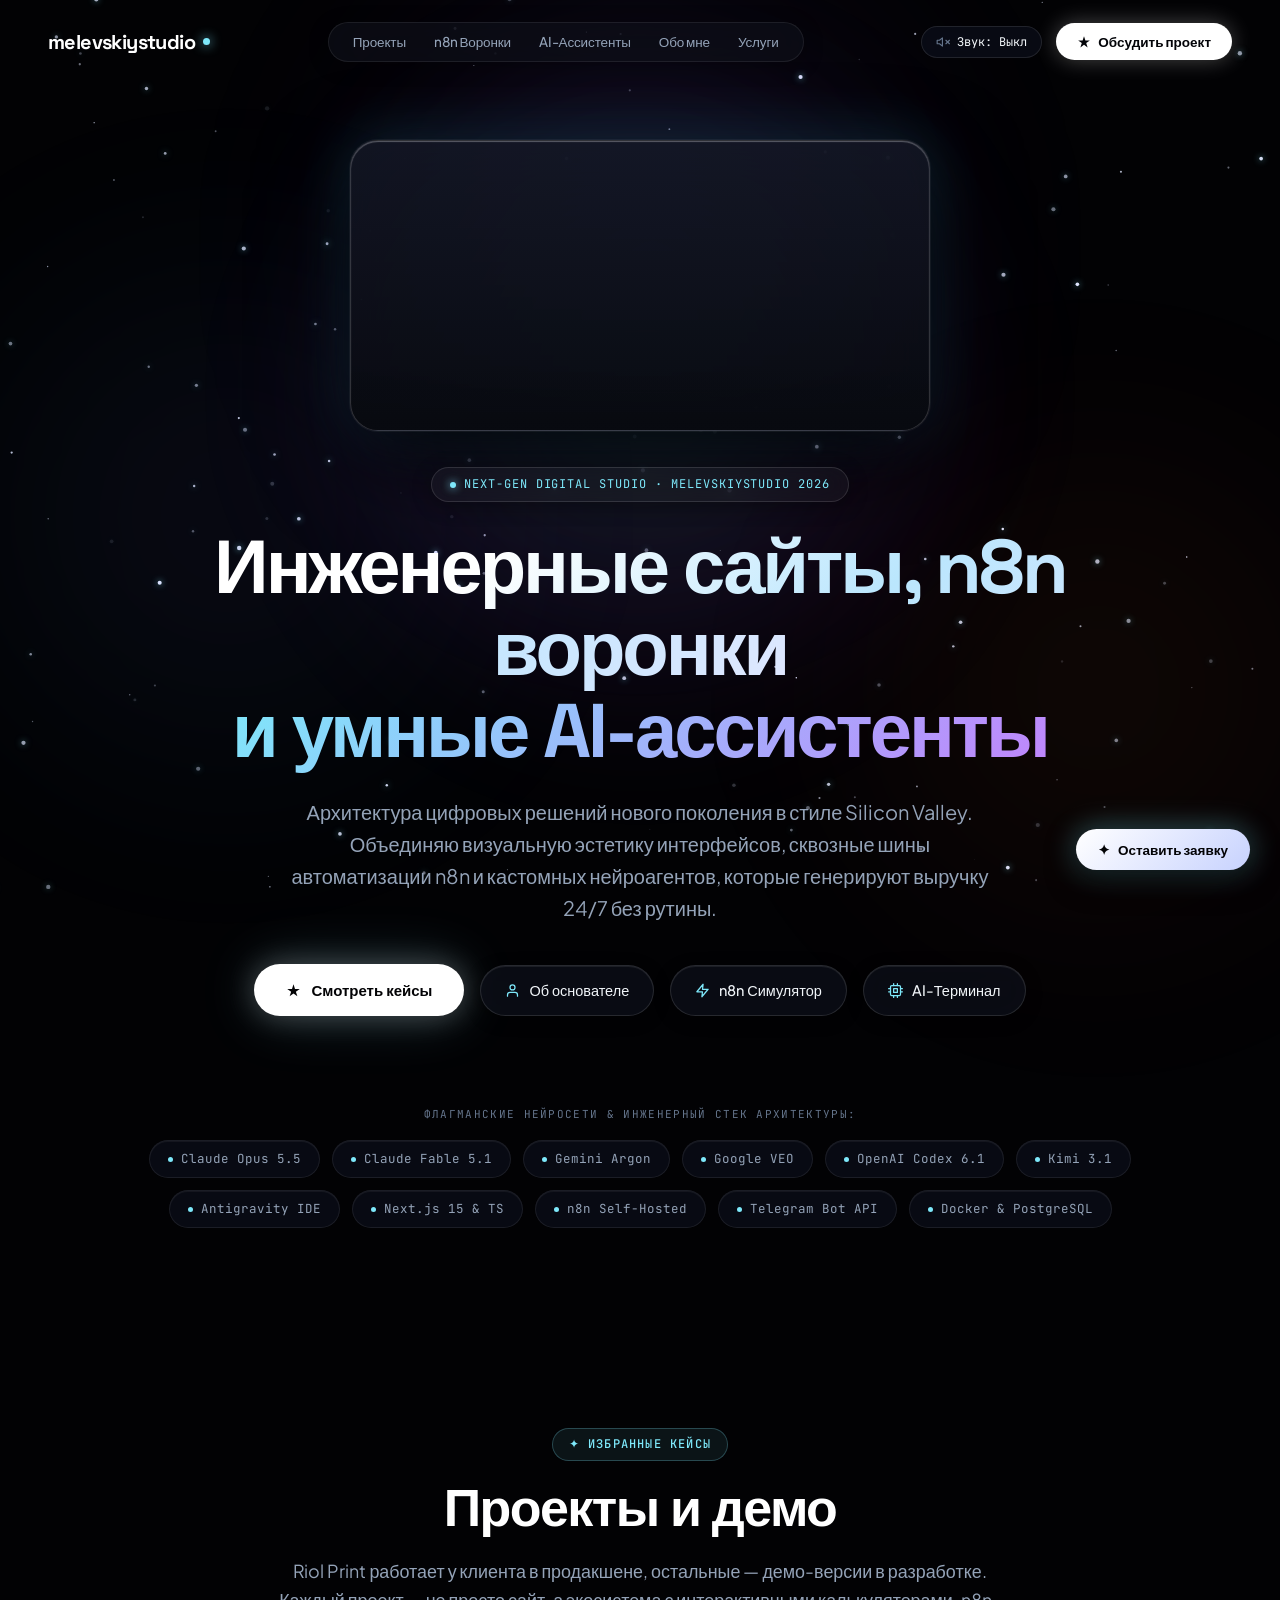
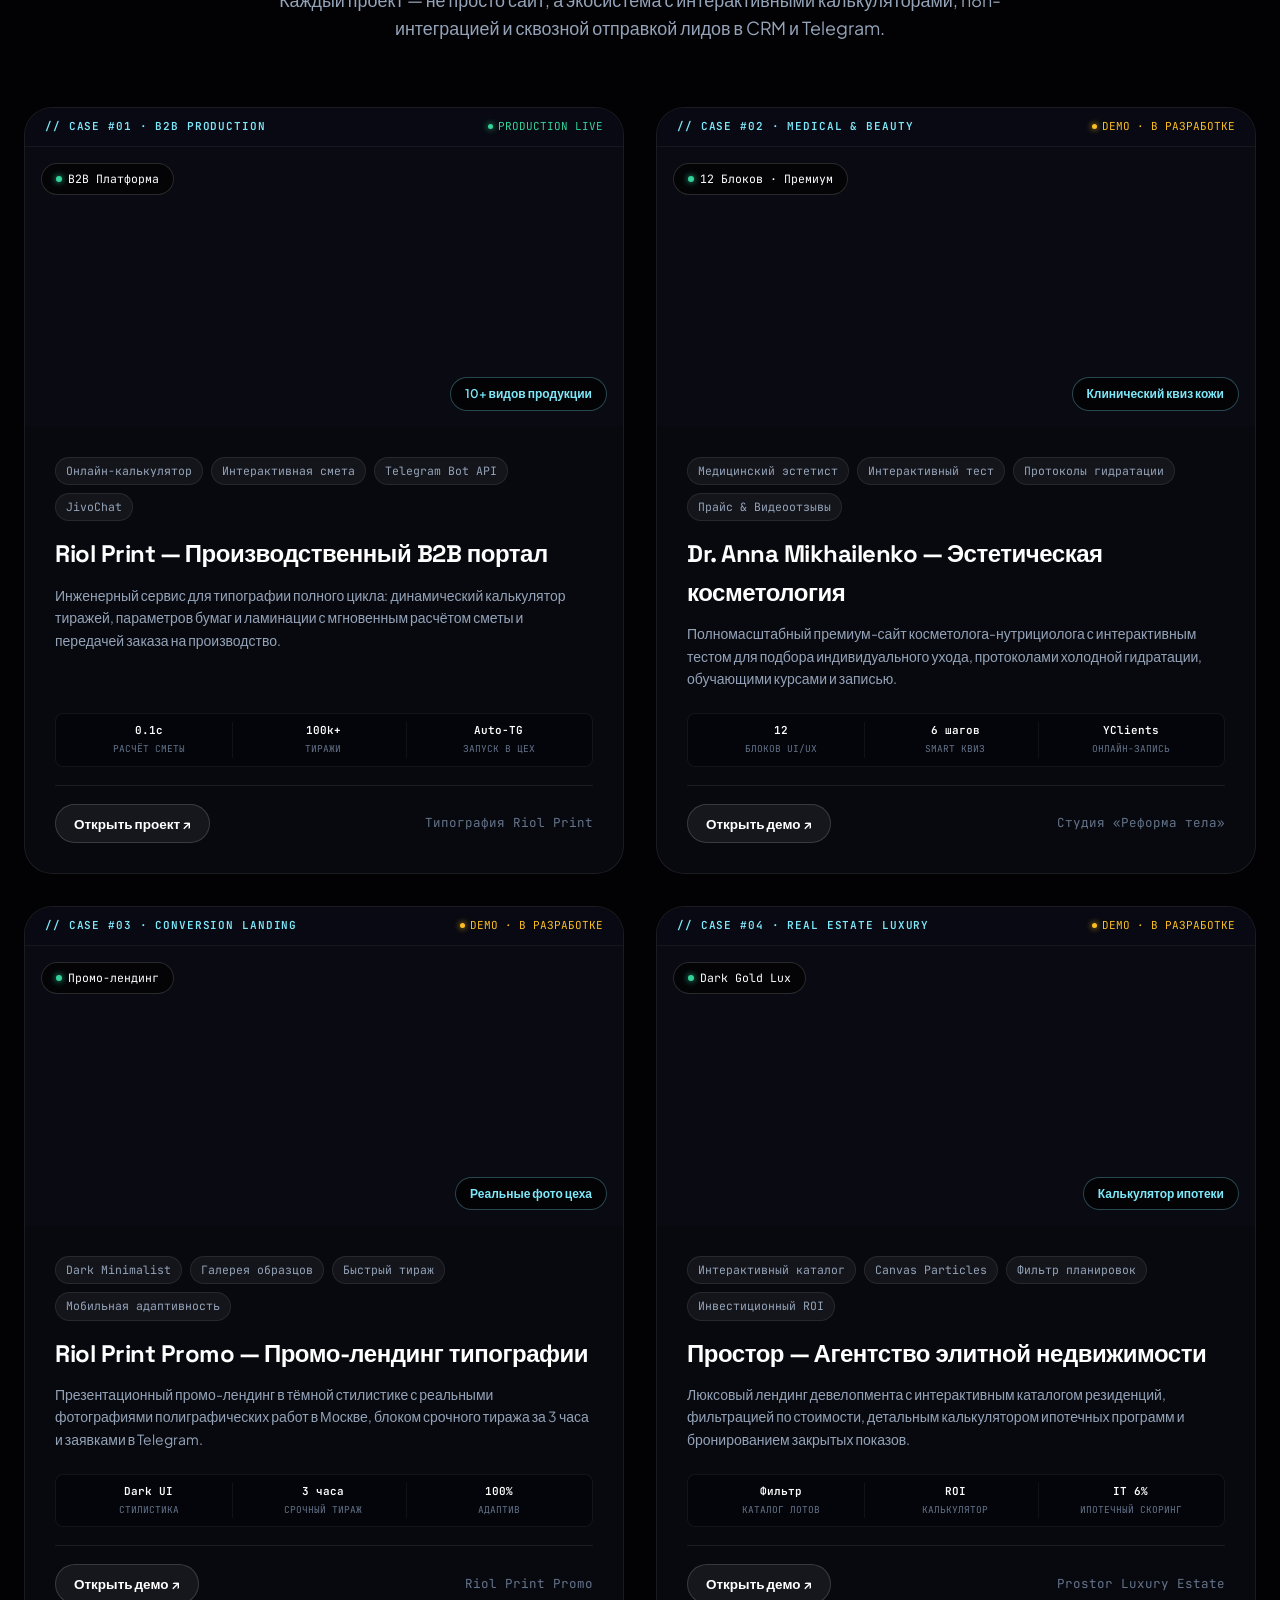
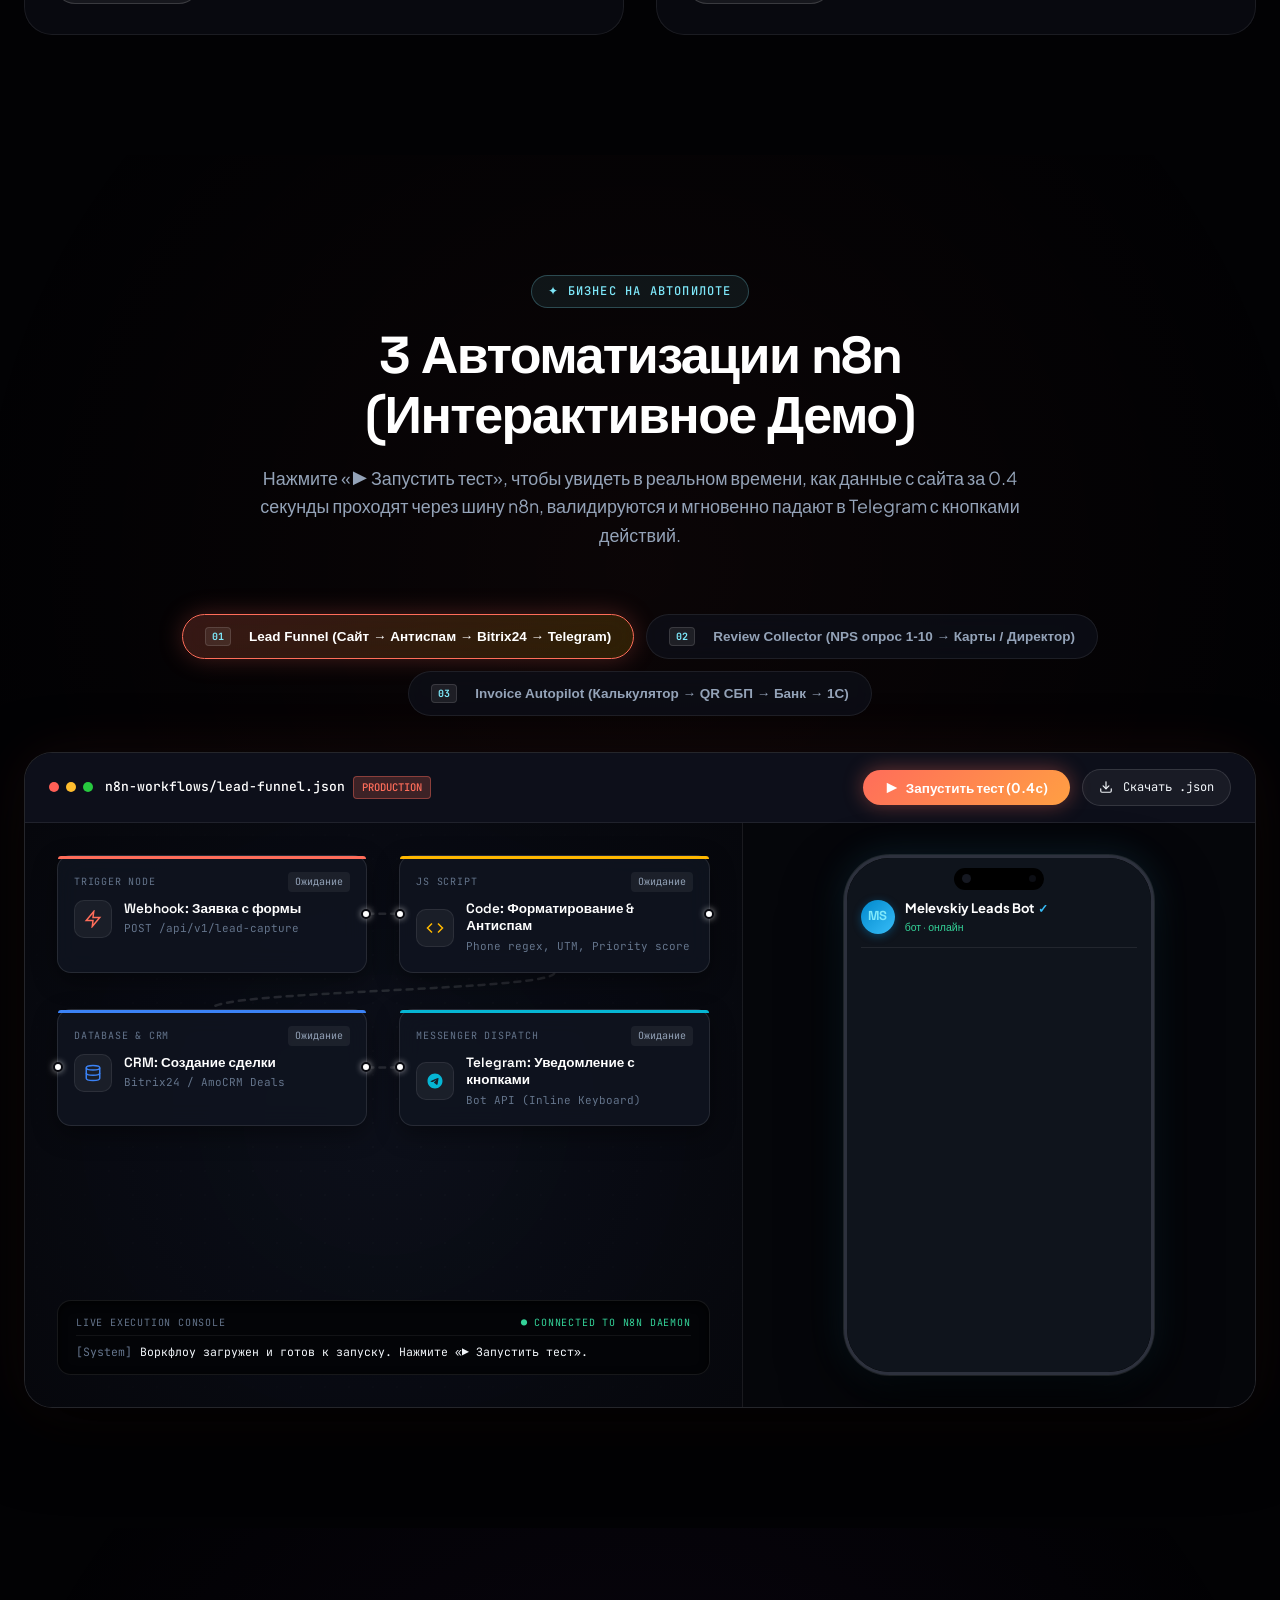
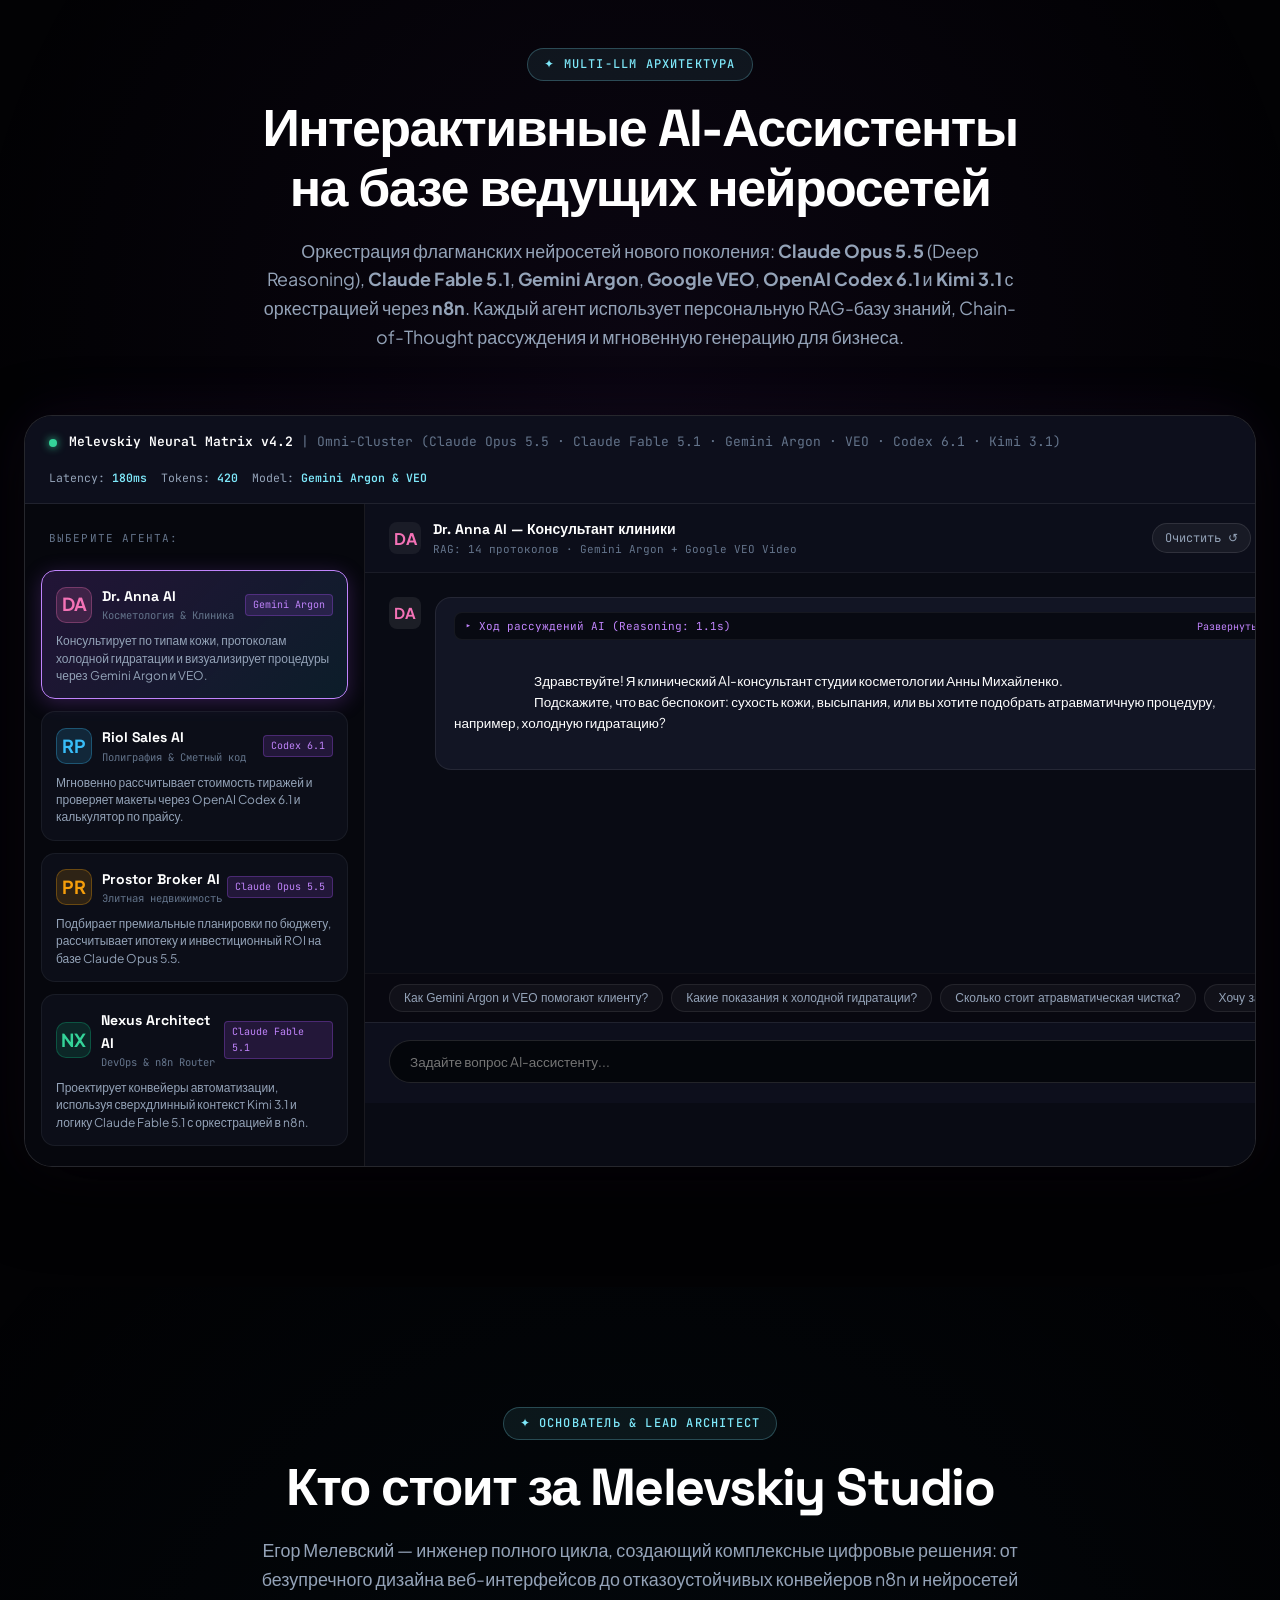
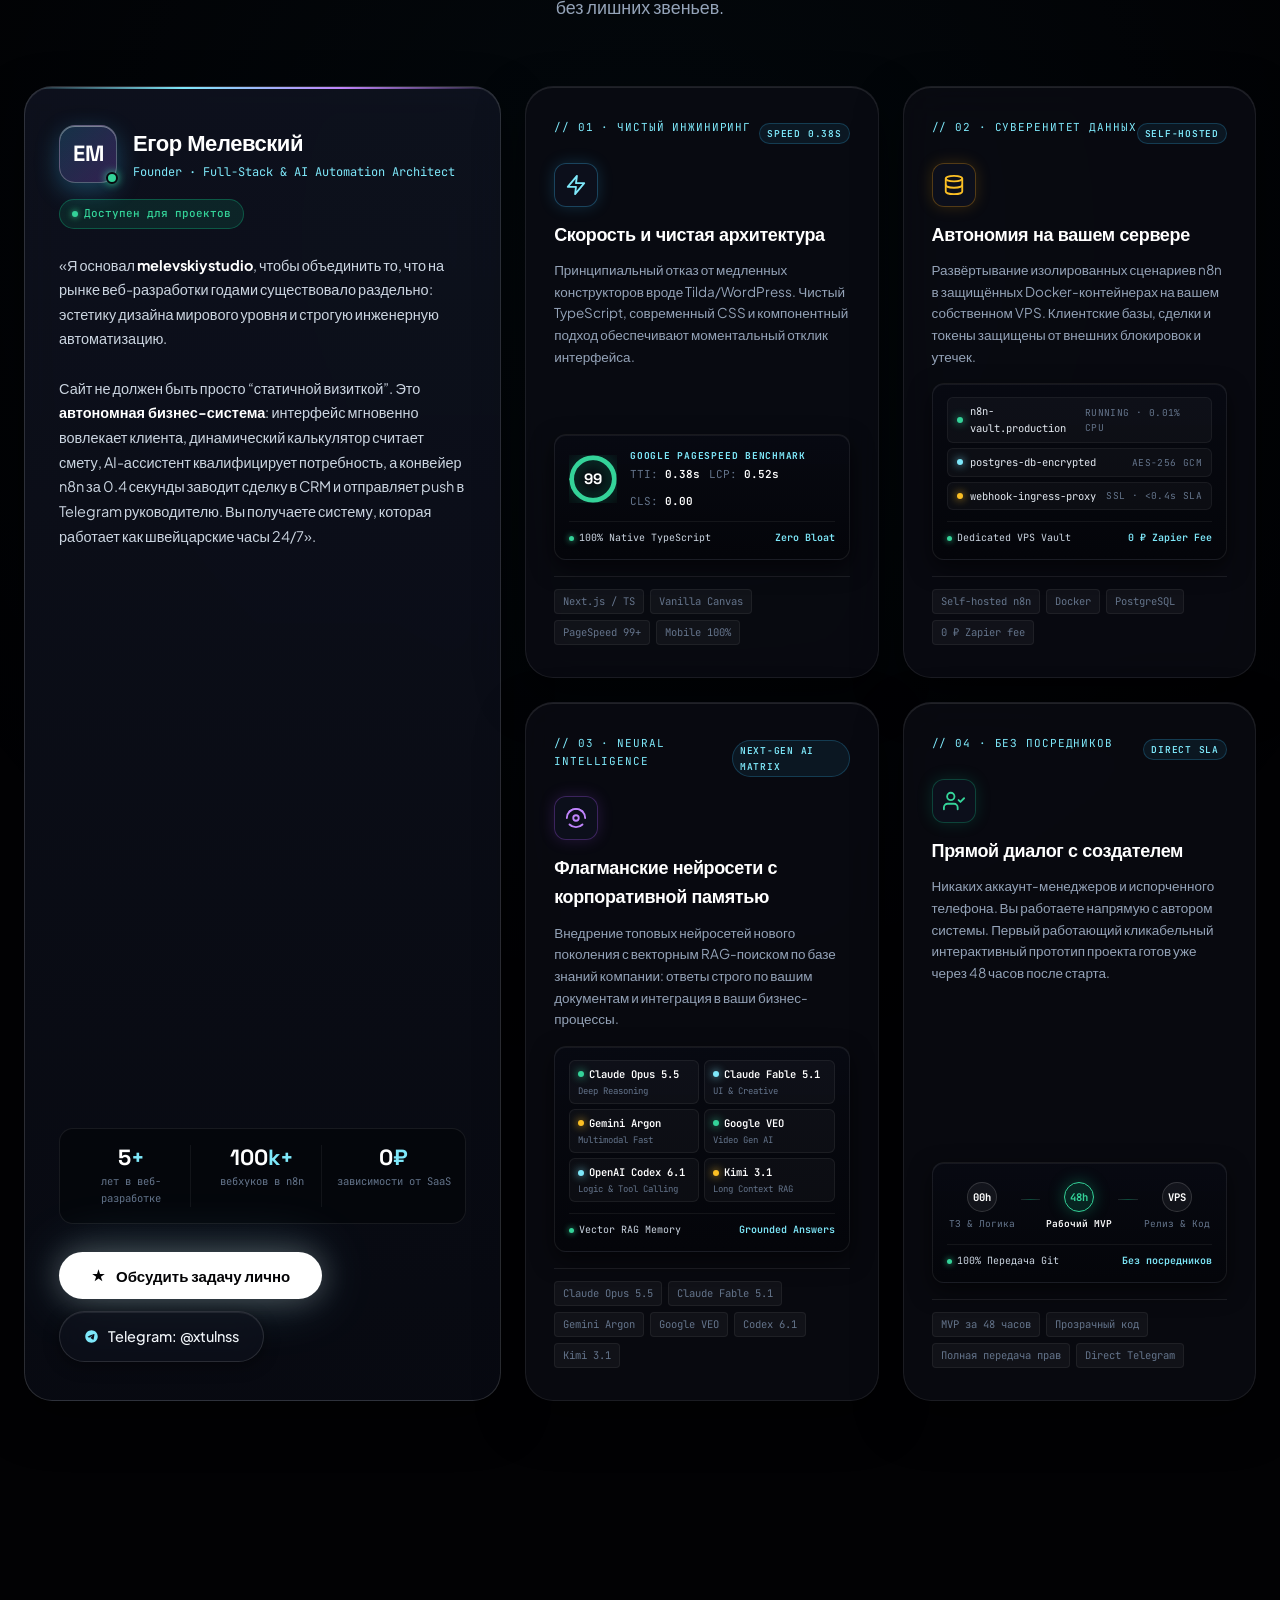
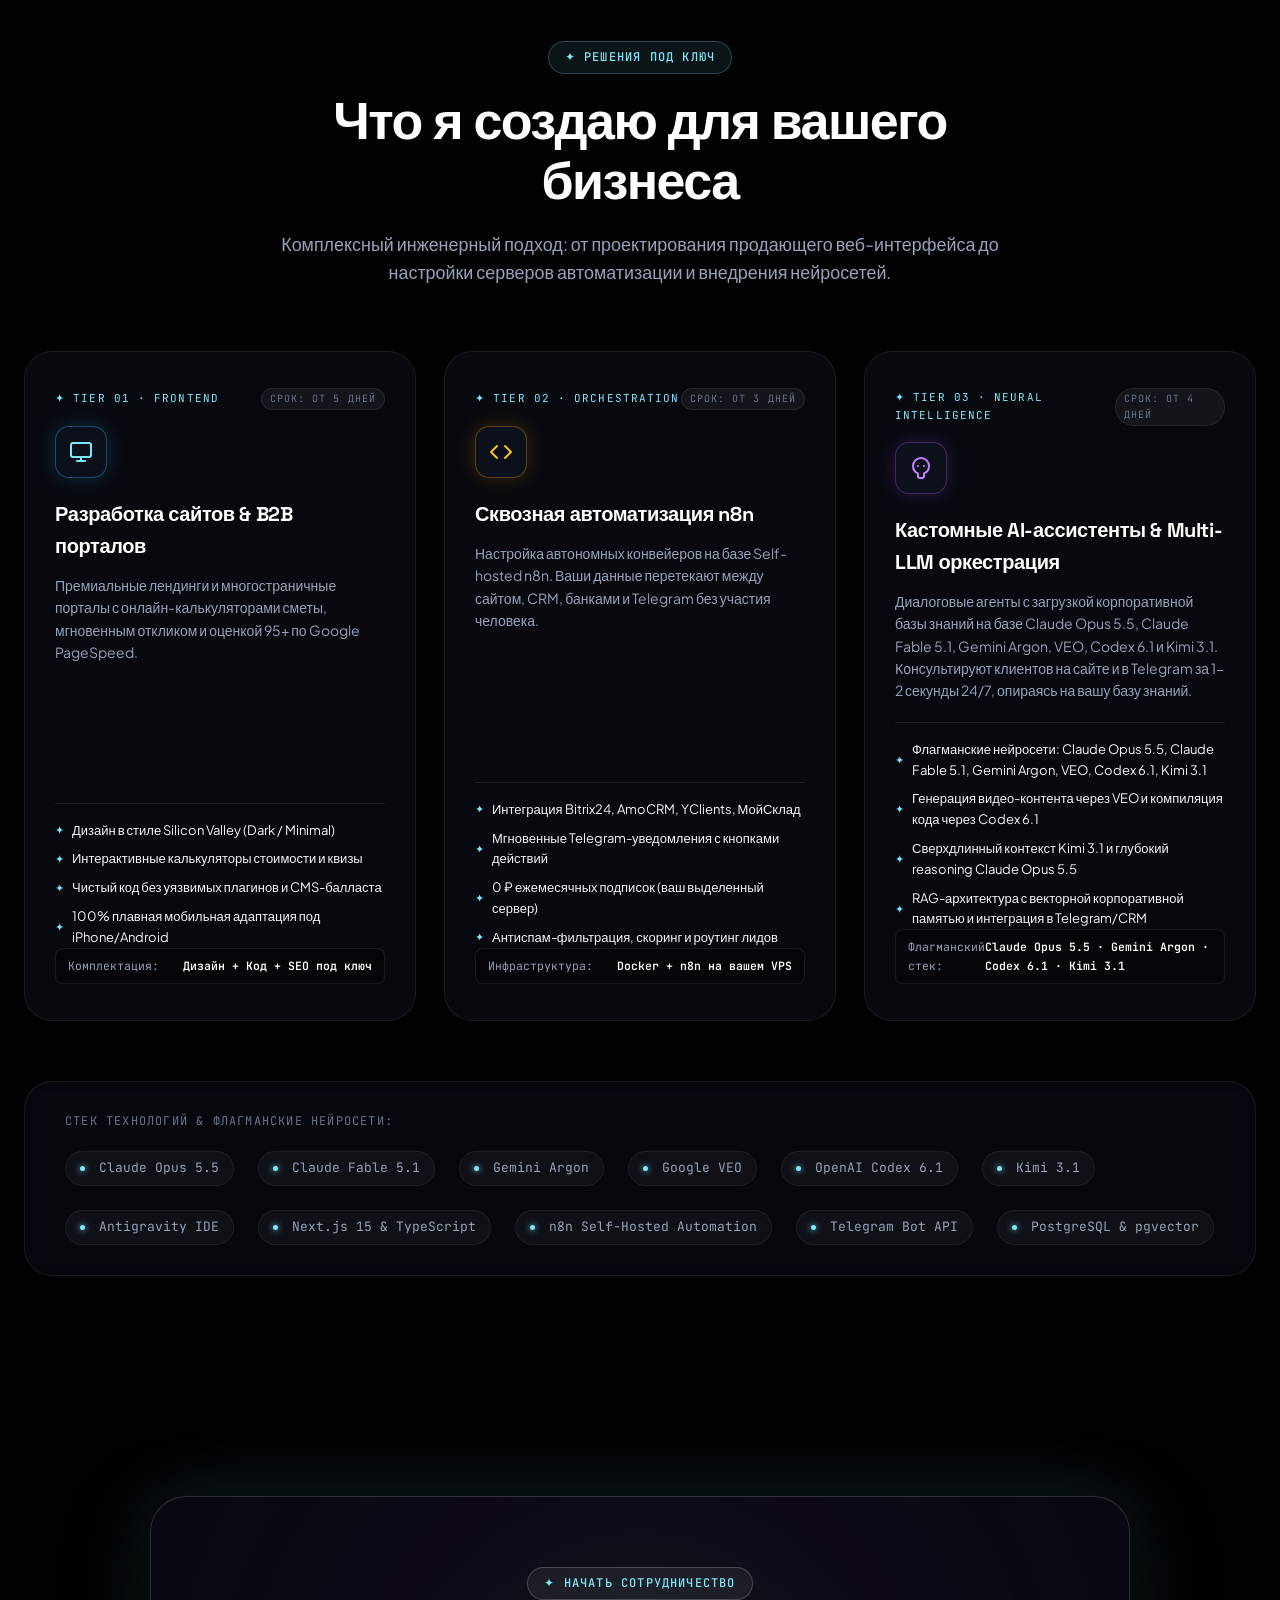
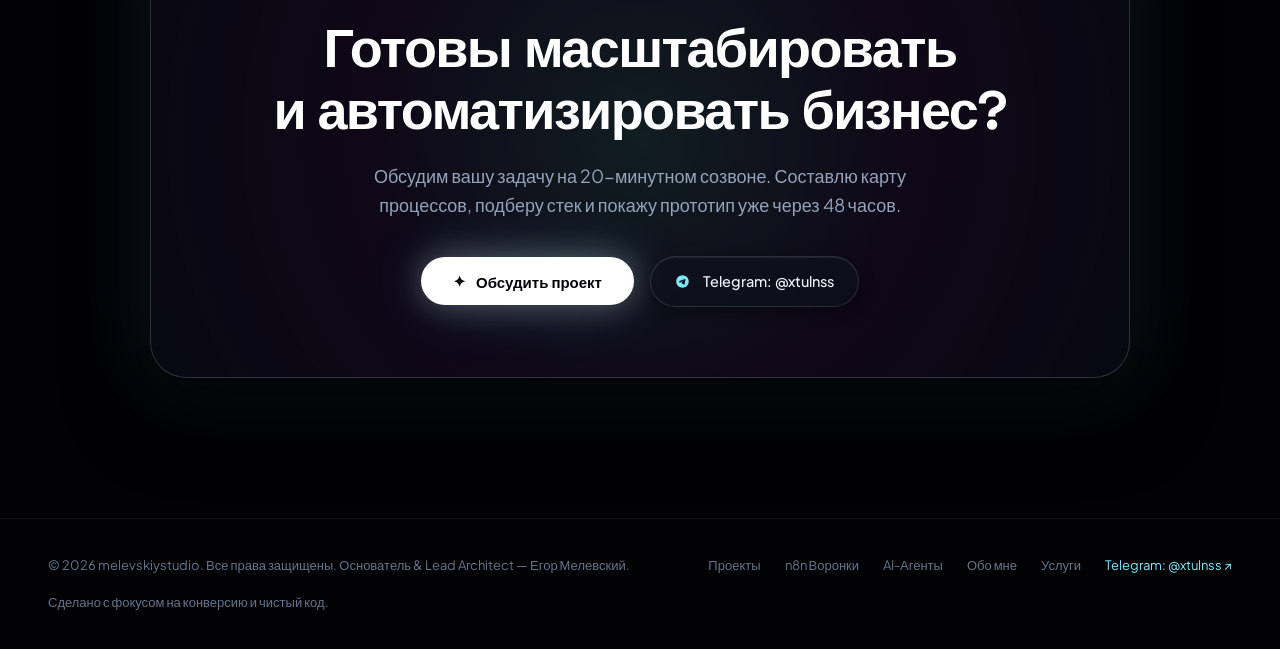
==== commit 4a04508e: "Заменить превью проектов записями настоящих страниц В карточках проектов стояли видео чужих сайтов (" ====
--- a/index.html
+++ b/index.html
@@ -79,7 +79,6 @@
                 <div class="hero-video-frame">
                     <video class="hero-center-video" autoplay loop muted playsinline preload="auto">
                         <source src="assets/hero-video.mp4" type="video/mp4">
-                        <source src="assets/gemini_generated_video_6b37ae2e.mp4" type="video/mp4">
                     </video>
 
                     <div class="hero-video-bottom-fade"></div>
@@ -176,7 +175,7 @@
                     </div>
                     <div class="project-image-box">
                         <video class="project-video" loop muted playsinline preload="metadata">
-                            <source src="assets/project-b2b.mp4" type="video/mp4">
+                            <source src="assets/preview-riol-b2b.mp4" type="video/mp4">
                         </video>
                         <div class="project-badge-overlay">
                             <span class="dot"></span> B2B Платформа
@@ -225,7 +224,7 @@
                     </div>
                     <div class="project-image-box">
                         <video class="project-video" loop muted playsinline preload="metadata">
-                            <source src="assets/project-cosmetic.mp4" type="video/mp4">
+                            <source src="assets/preview-cosmetic.mp4" type="video/mp4">
                         </video>
                         <div class="project-badge-overlay">
                             <span class="dot"></span> 12 Блоков · Премиум
@@ -274,7 +273,7 @@
                     </div>
                     <div class="project-image-box">
                         <video class="project-video" loop muted playsinline preload="metadata">
-                            <source src="assets/project-landing.mp4" type="video/mp4">
+                            <source src="assets/preview-landing.mp4" type="video/mp4">
                         </video>
                         <div class="project-badge-overlay">
                             <span class="dot"></span> Промо-лендинг
@@ -323,7 +322,7 @@
                     </div>
                     <div class="project-image-box">
                         <video class="project-video" loop muted playsinline preload="metadata">
-                            <source src="assets/project-realestate.mp4" type="video/mp4">
+                            <source src="assets/preview-realestate.mp4" type="video/mp4">
                         </video>
                         <div class="project-badge-overlay">
                             <span class="dot"></span> Dark Gold Lux
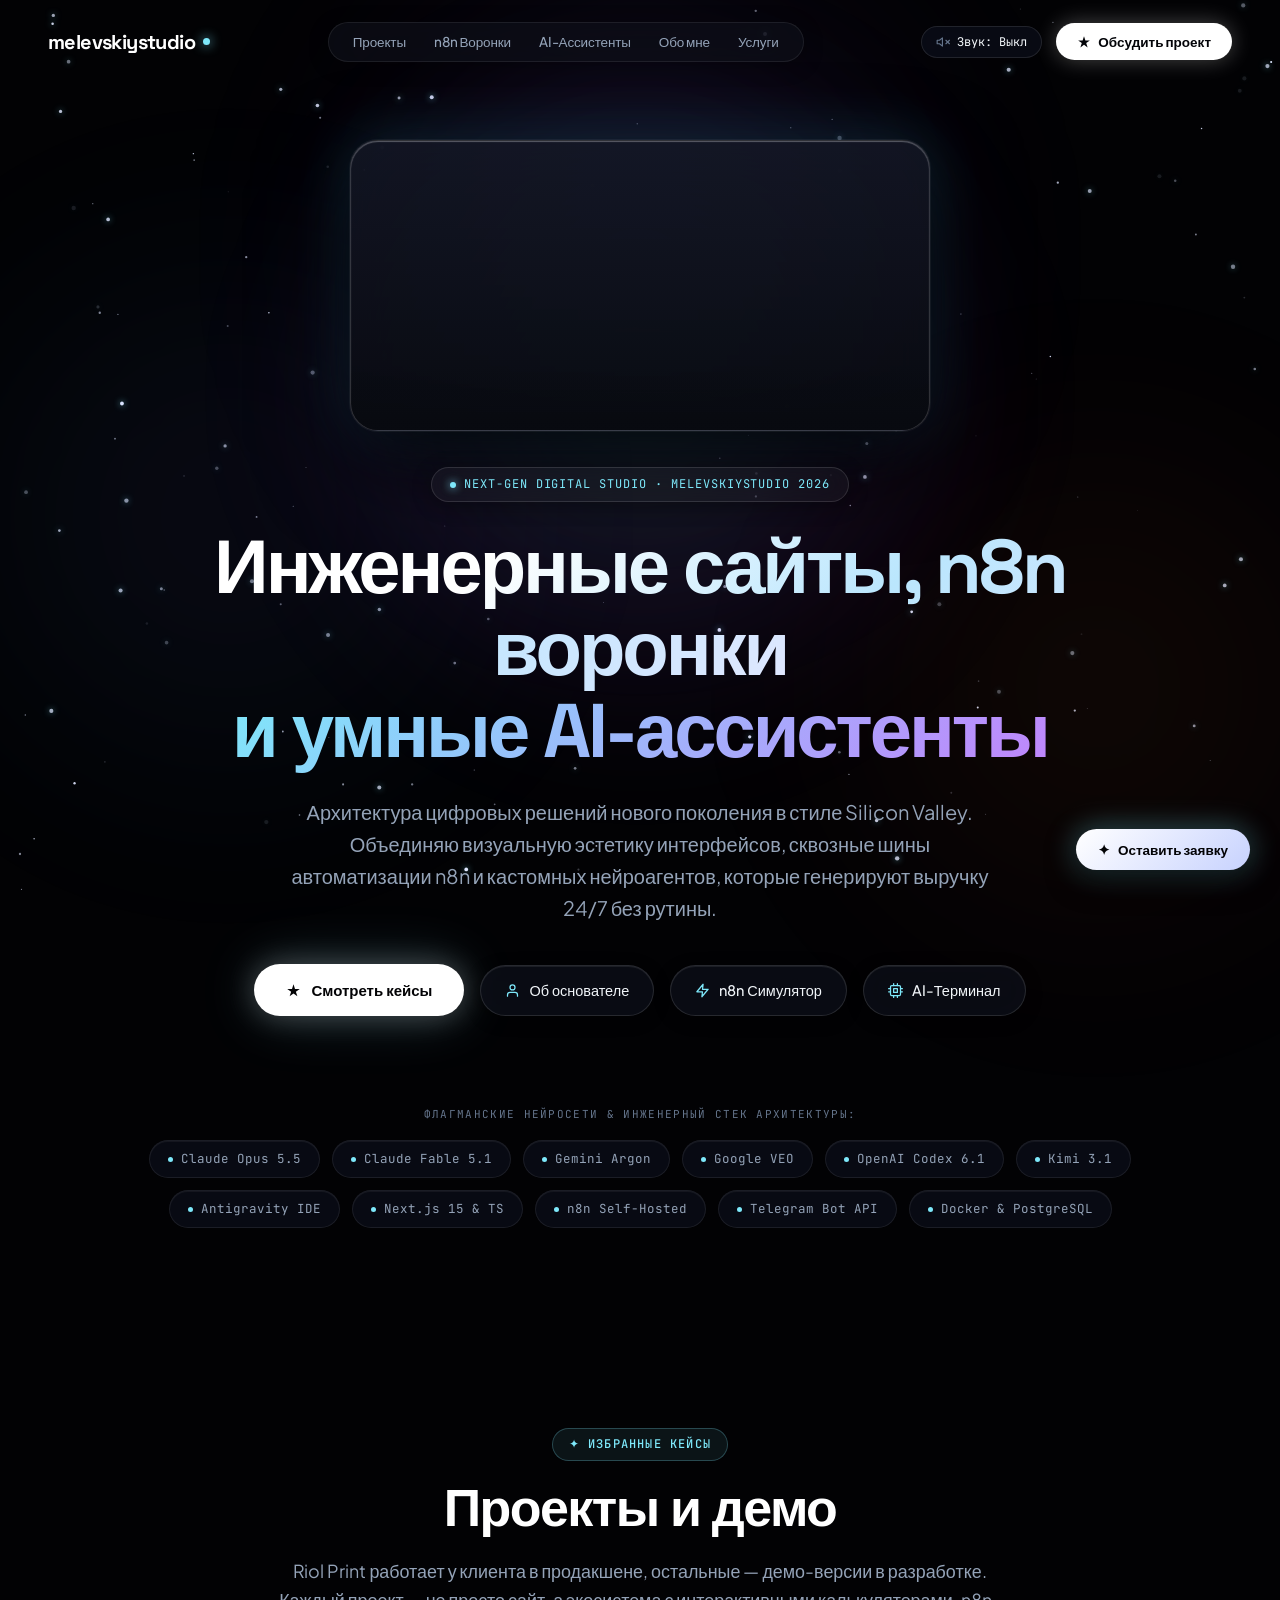
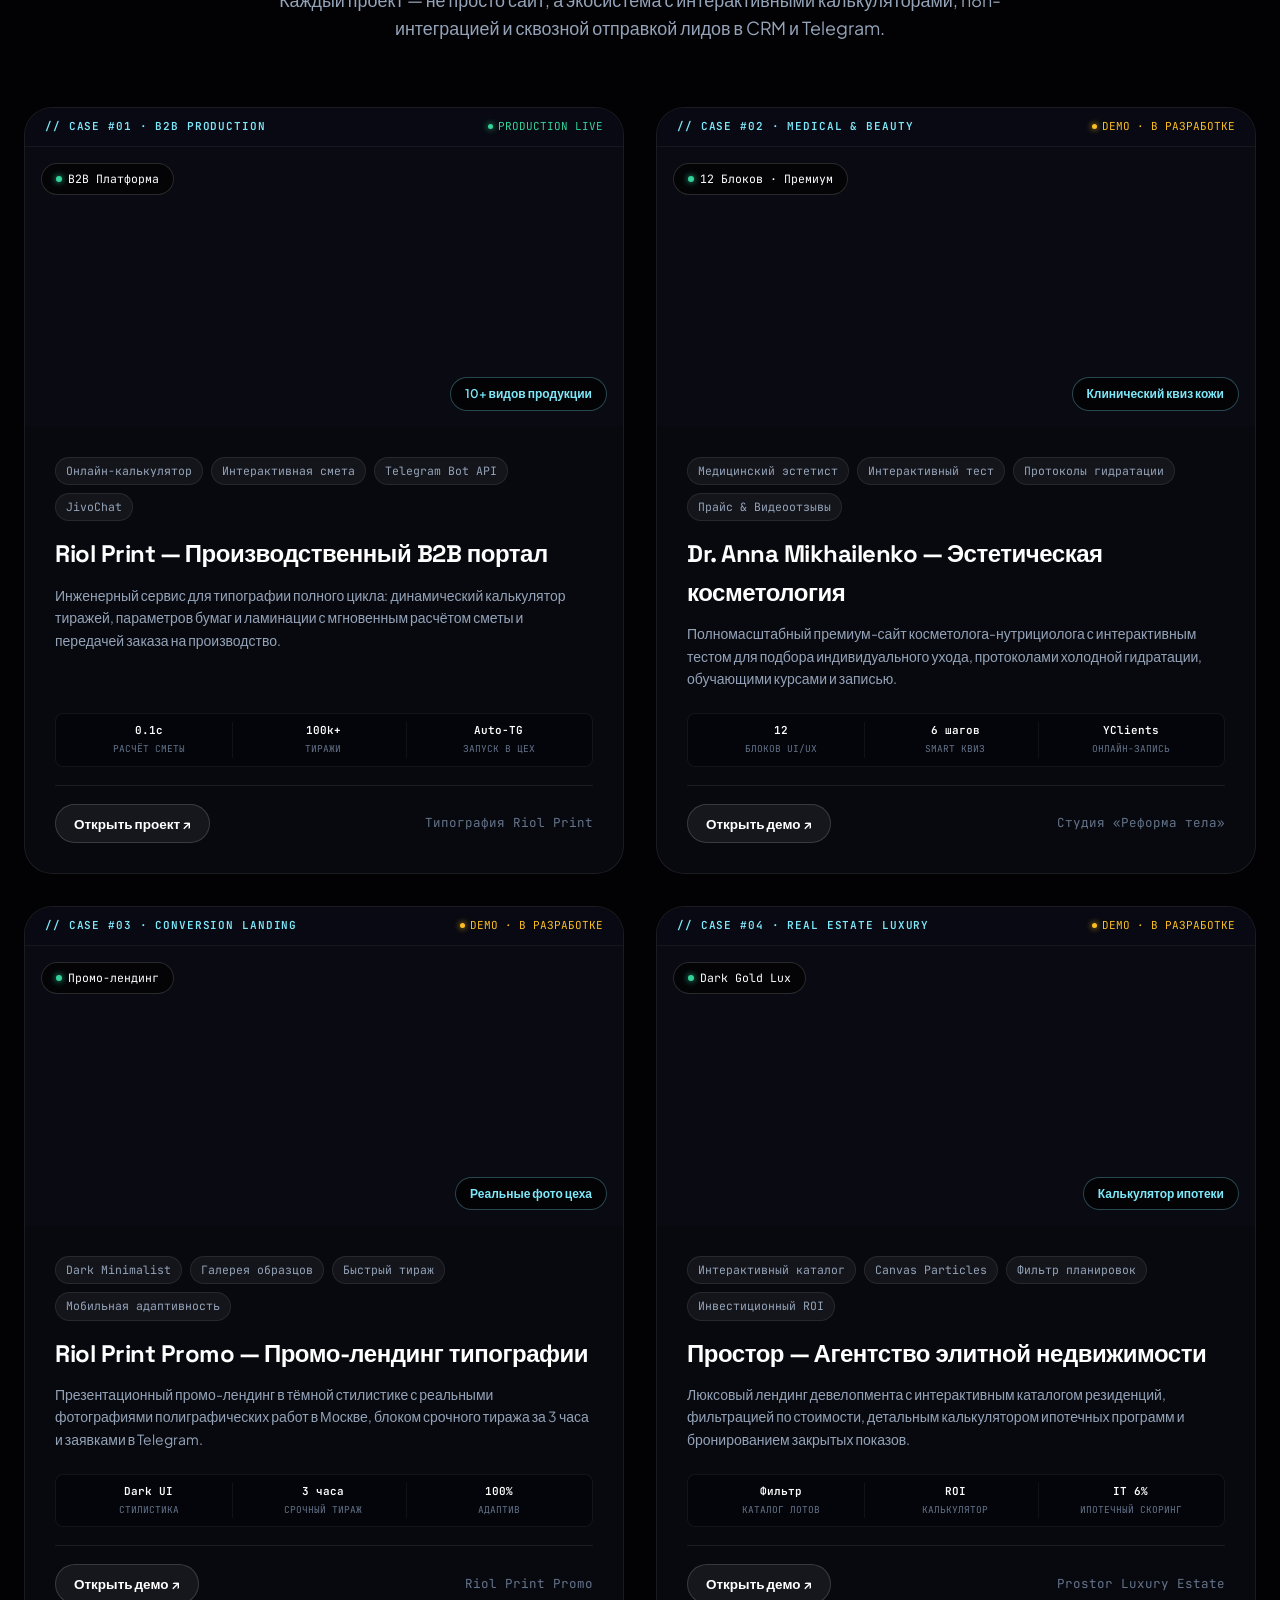
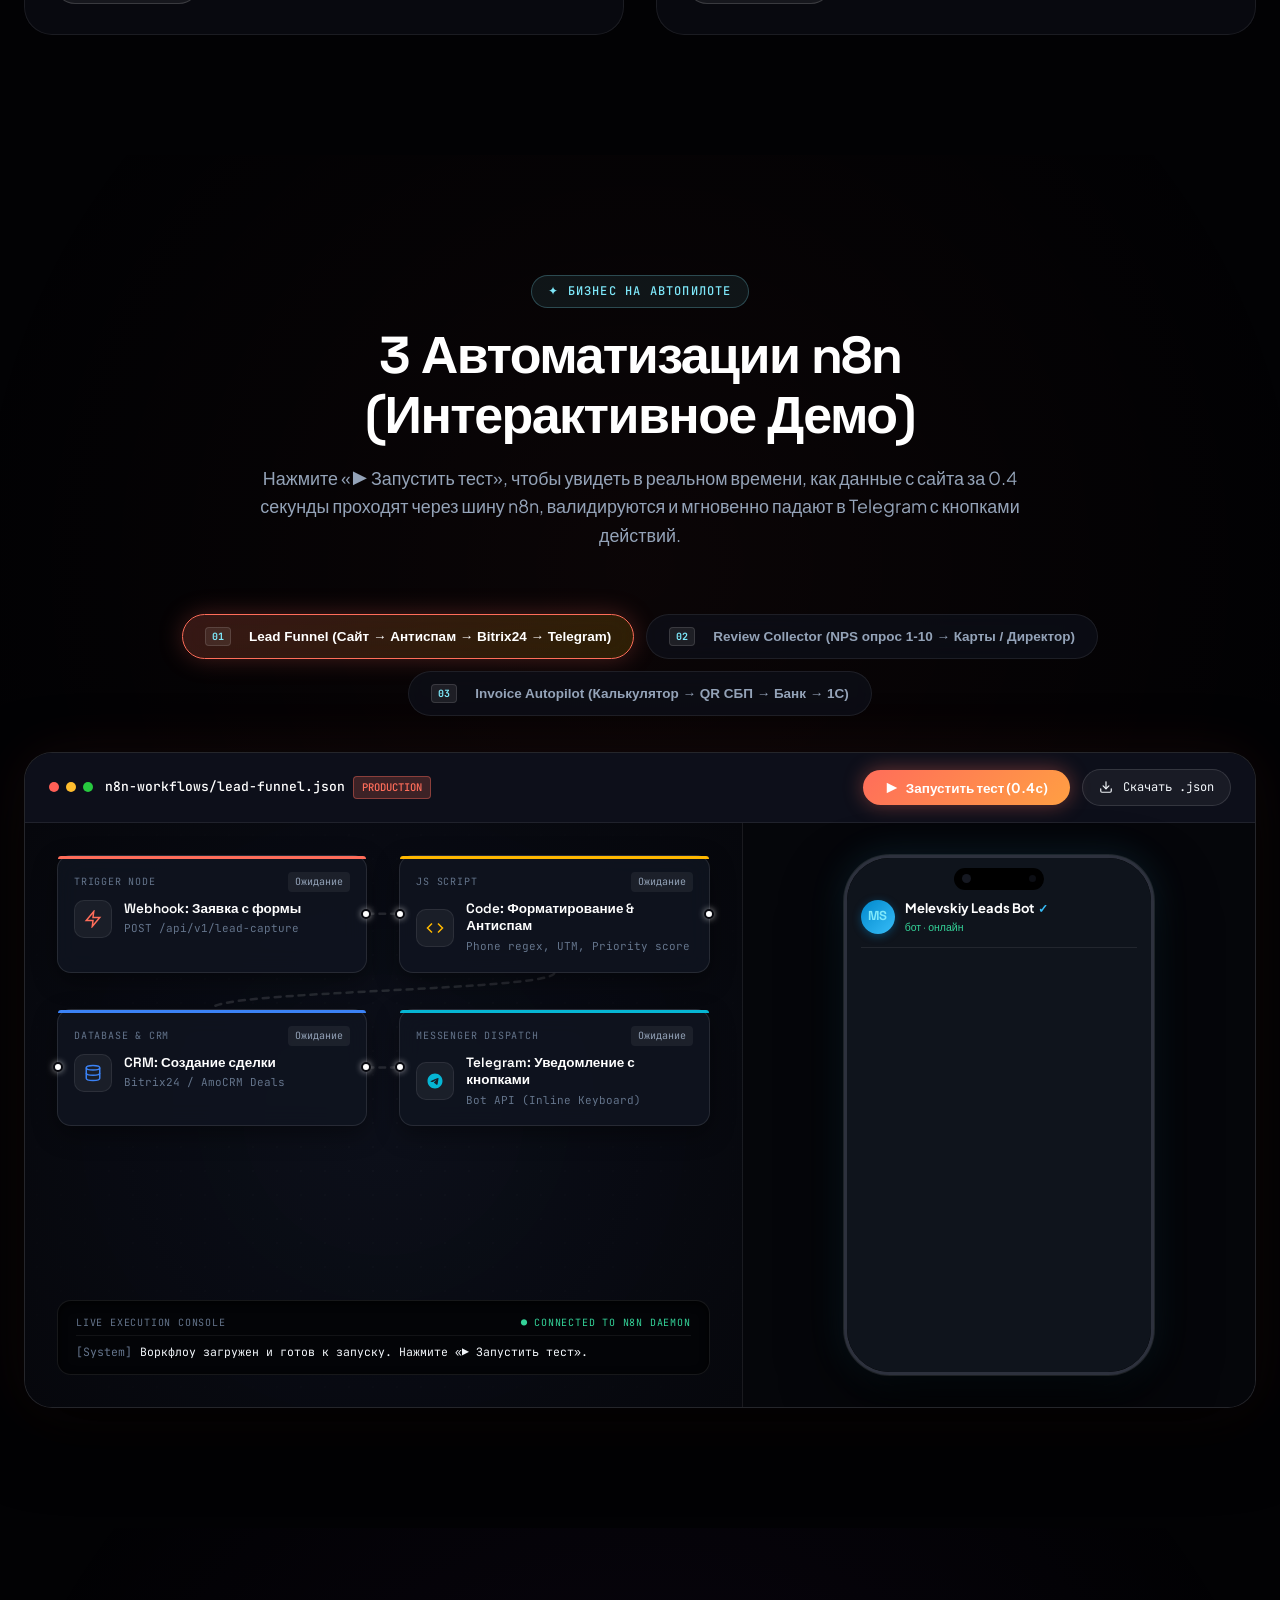
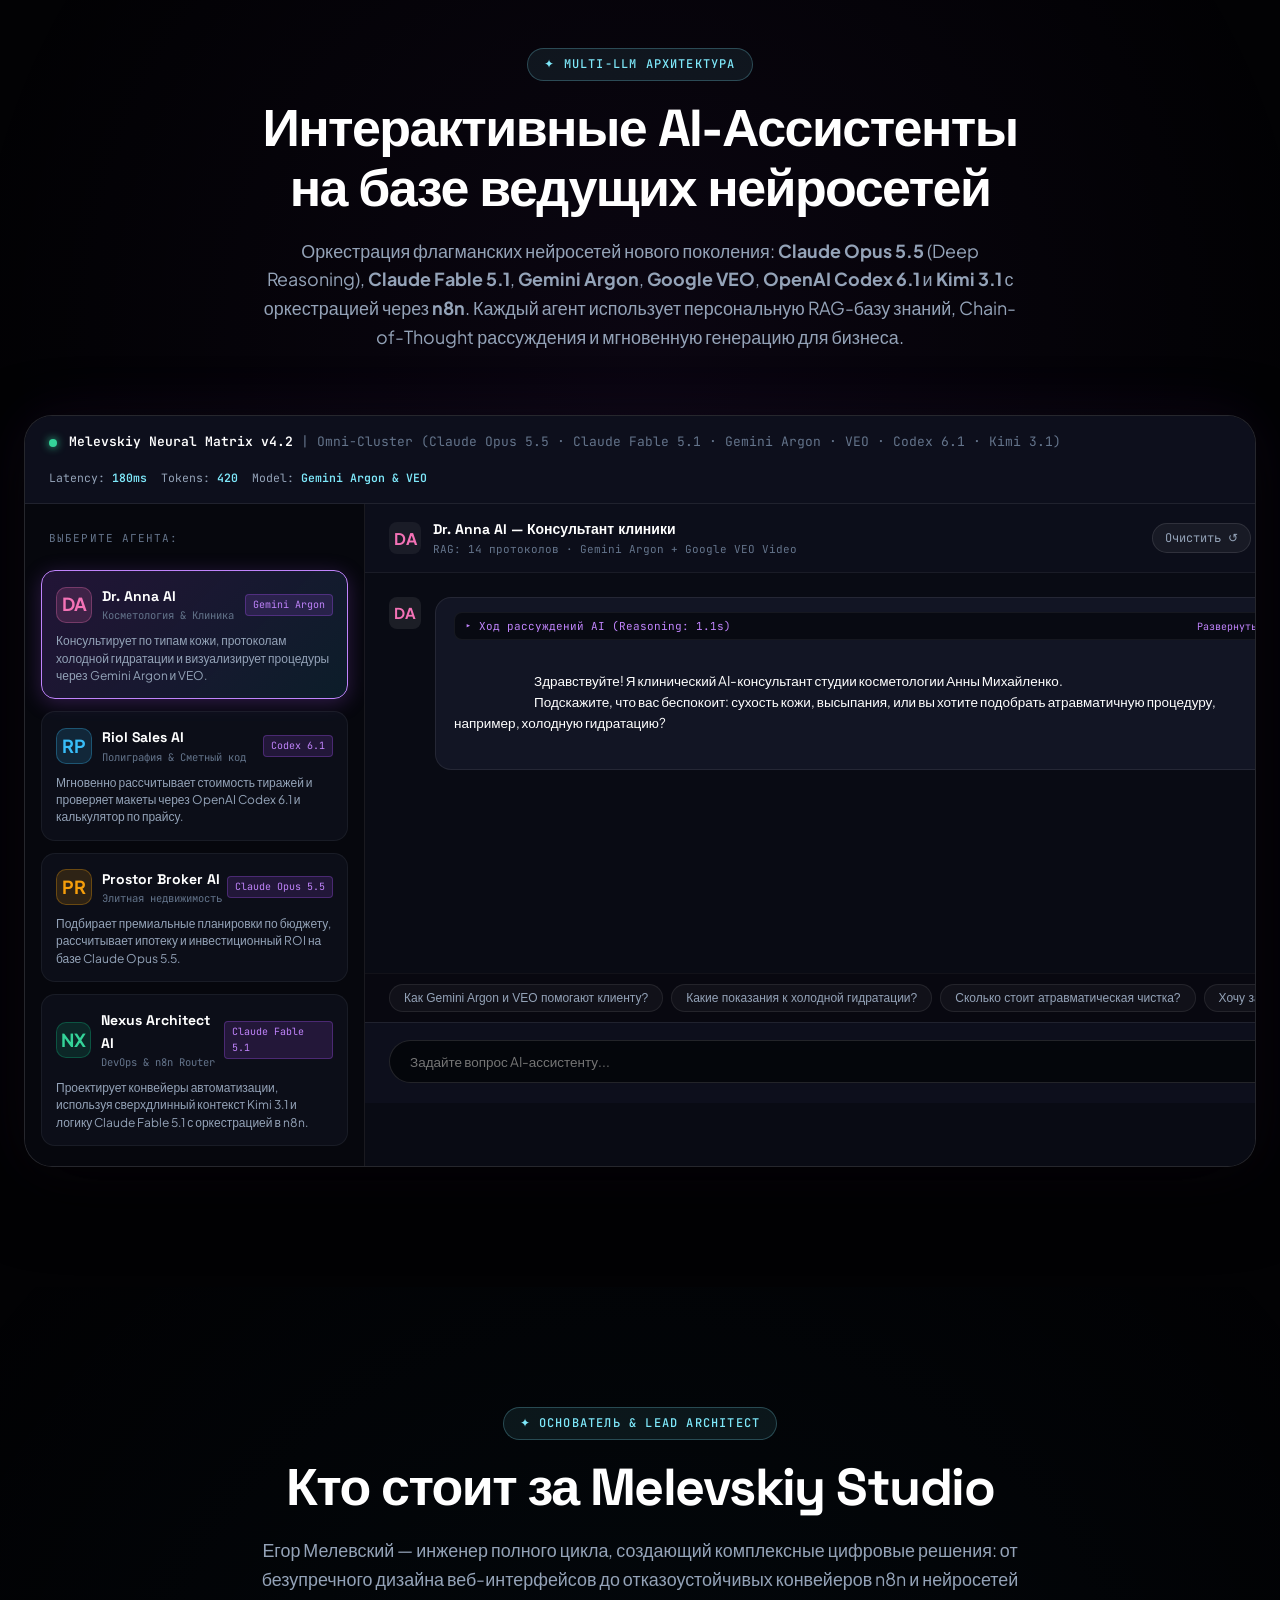
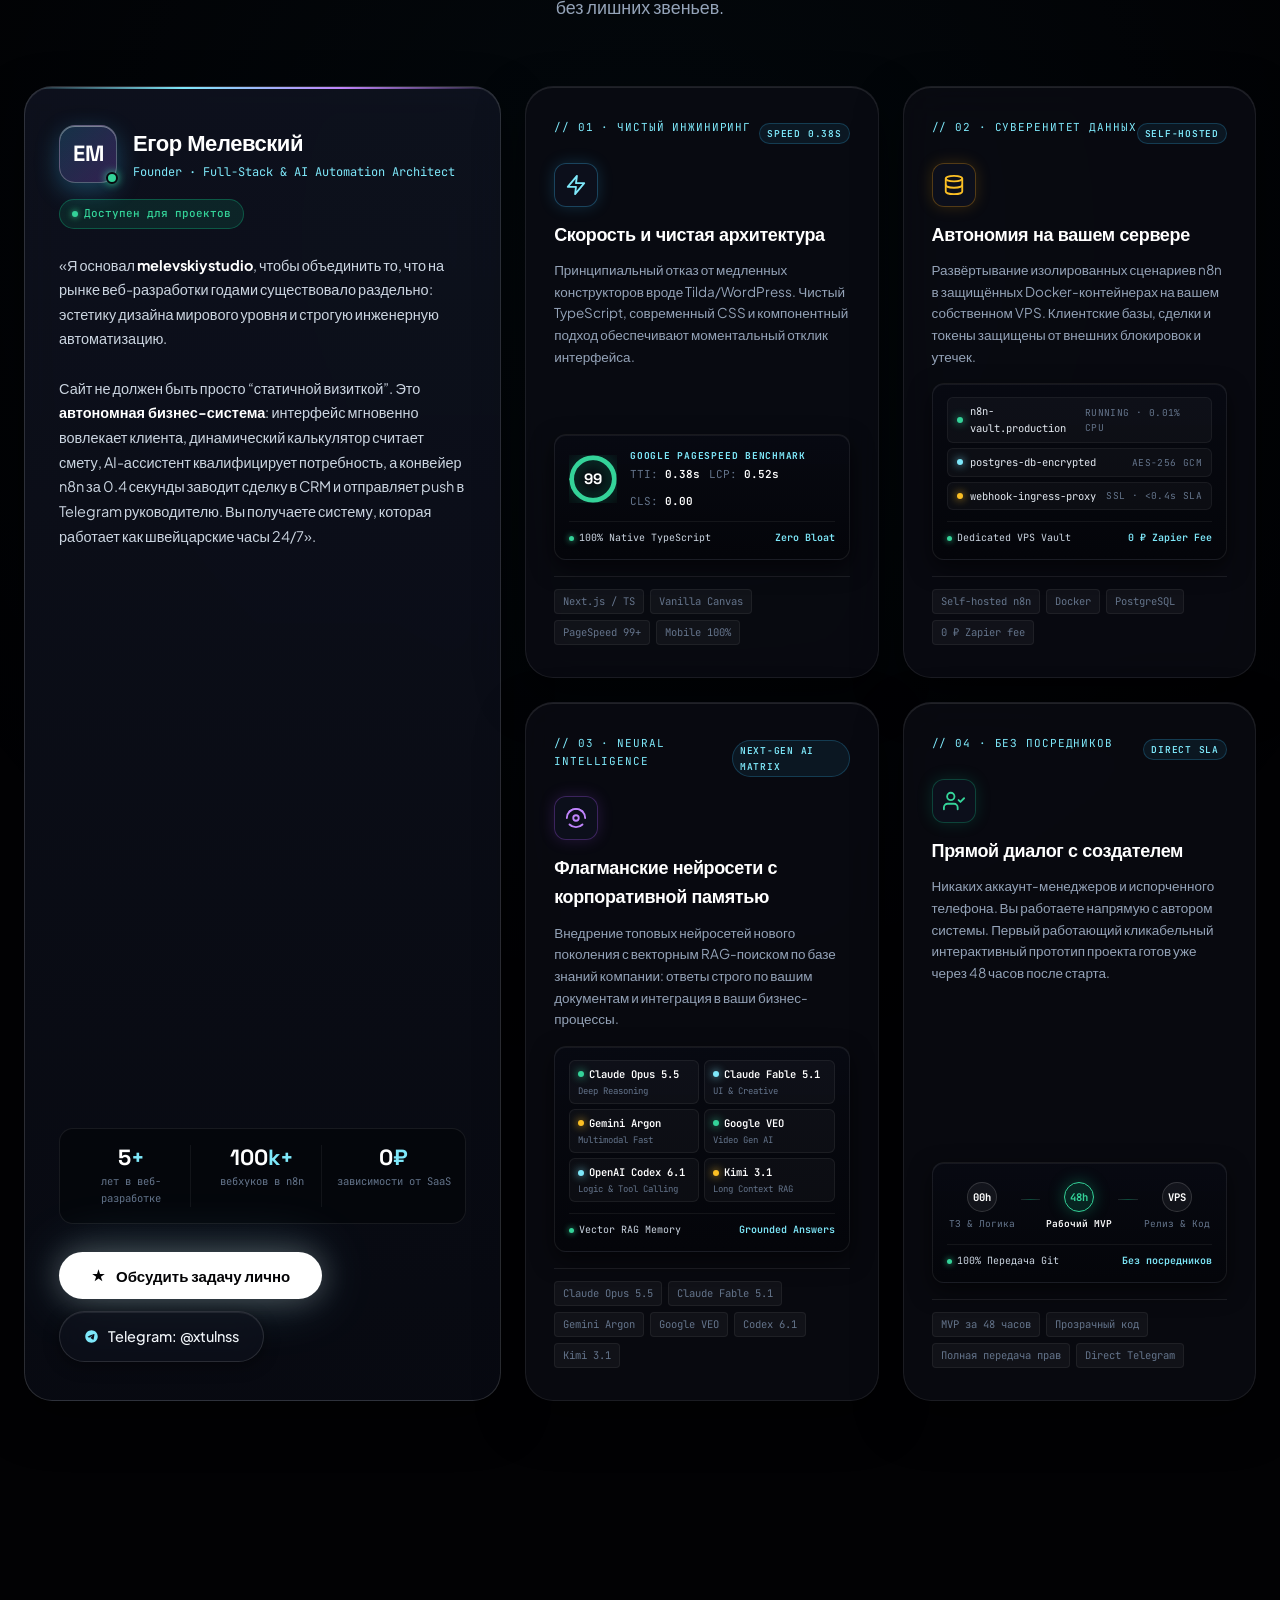
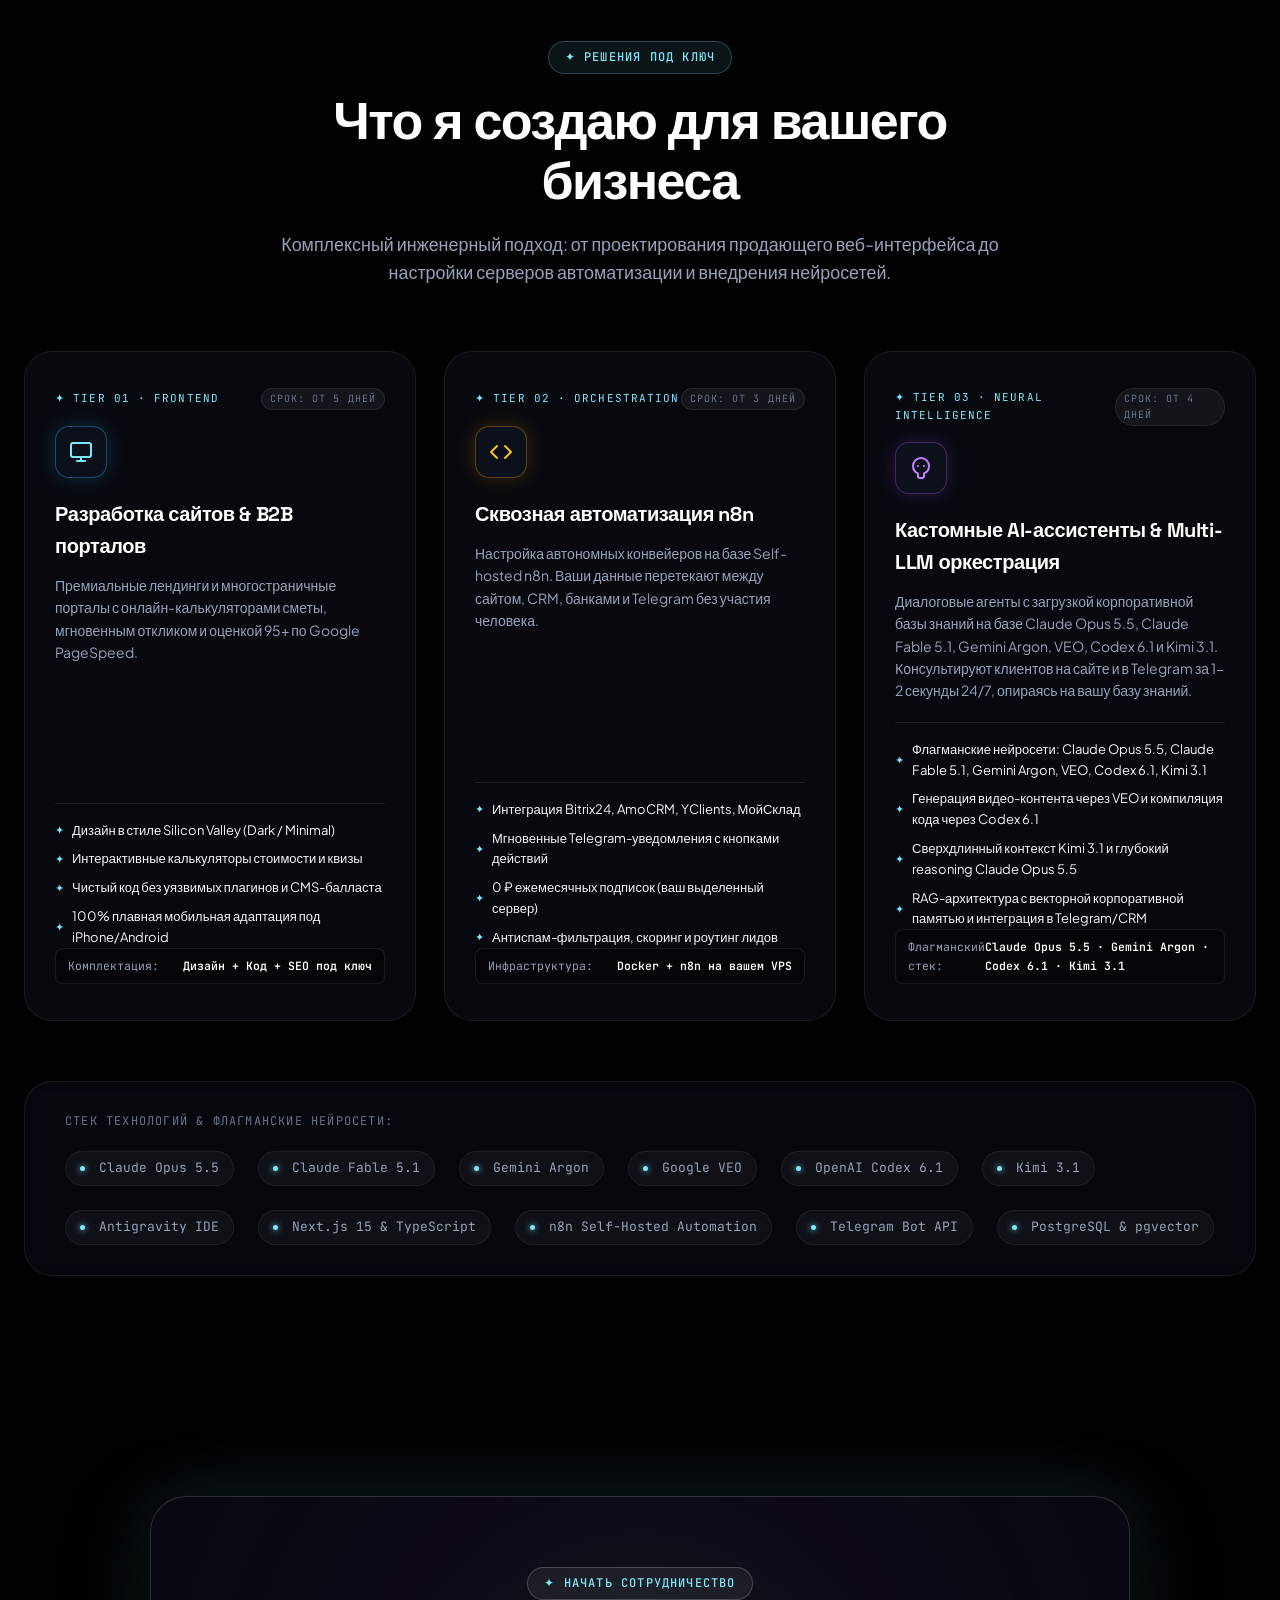
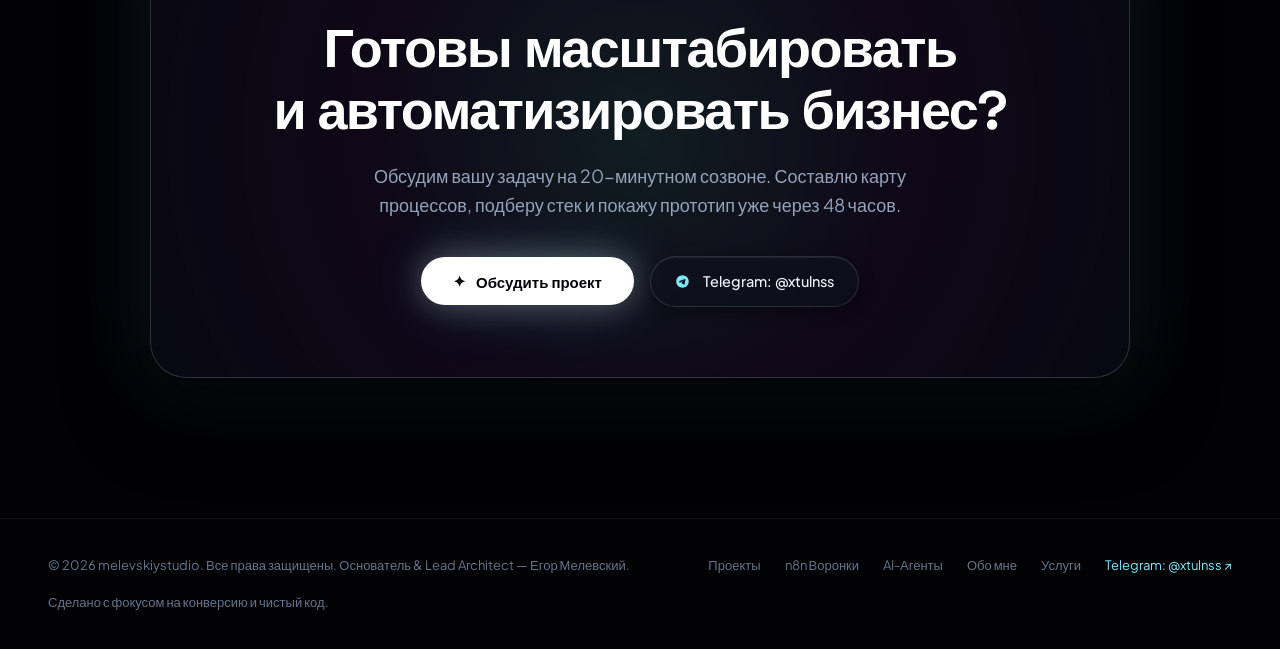
==== commit 27bd9bd6: "Не грузить превью проектов до прокрутки к ним Пять видео начинали качаться одновременно со шрифтами " ====
--- a/index.html
+++ b/index.html
@@ -22,7 +22,7 @@
     <!-- =====================================================
          SCRIPT IN HEAD: GLOBAL FUNCTIONS EXPOSED IMMEDIATELY
     ===================================================== -->
-    <script src="js/main.js"></script>
+    <script src="js/main.js" defer></script>
 </head>
 <body>
 
@@ -174,7 +174,7 @@
                         <span class="status-live"><span class="dot"></span> PRODUCTION LIVE</span>
                     </div>
                     <div class="project-image-box">
-                        <video class="project-video" loop muted playsinline preload="metadata">
+                        <video class="project-video" loop muted playsinline preload="none">
                             <source src="assets/preview-riol-b2b.mp4" type="video/mp4">
                         </video>
                         <div class="project-badge-overlay">
@@ -223,7 +223,7 @@
                         <span class="status-live status-demo"><span class="dot"></span> DEMO · В РАЗРАБОТКЕ</span>
                     </div>
                     <div class="project-image-box">
-                        <video class="project-video" loop muted playsinline preload="metadata">
+                        <video class="project-video" loop muted playsinline preload="none">
                             <source src="assets/preview-cosmetic.mp4" type="video/mp4">
                         </video>
                         <div class="project-badge-overlay">
@@ -272,7 +272,7 @@
                         <span class="status-live status-demo"><span class="dot"></span> DEMO · В РАЗРАБОТКЕ</span>
                     </div>
                     <div class="project-image-box">
-                        <video class="project-video" loop muted playsinline preload="metadata">
+                        <video class="project-video" loop muted playsinline preload="none">
                             <source src="assets/preview-landing.mp4" type="video/mp4">
                         </video>
                         <div class="project-badge-overlay">
@@ -321,7 +321,7 @@
                         <span class="status-live status-demo"><span class="dot"></span> DEMO · В РАЗРАБОТКЕ</span>
                     </div>
                     <div class="project-image-box">
-                        <video class="project-video" loop muted playsinline preload="metadata">
+                        <video class="project-video" loop muted playsinline preload="none">
                             <source src="assets/preview-realestate.mp4" type="video/mp4">
                         </video>
                         <div class="project-badge-overlay">
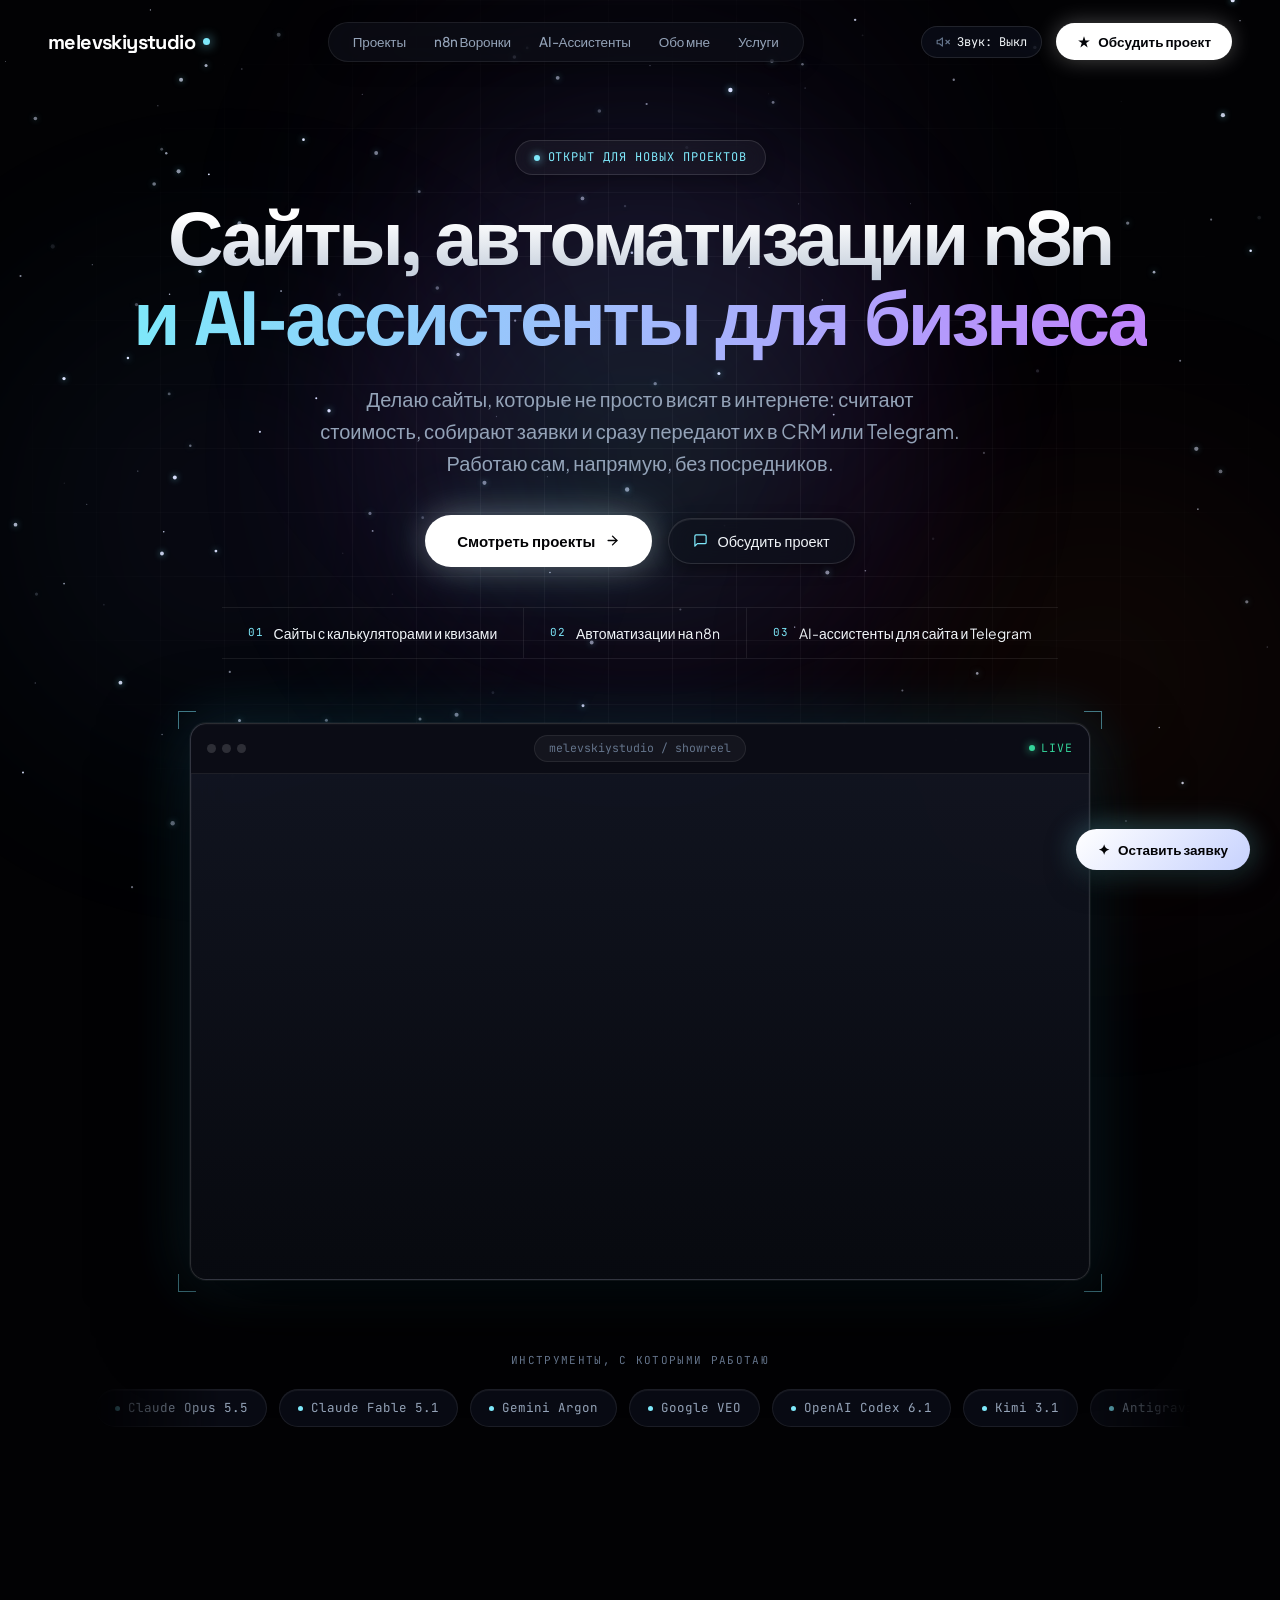
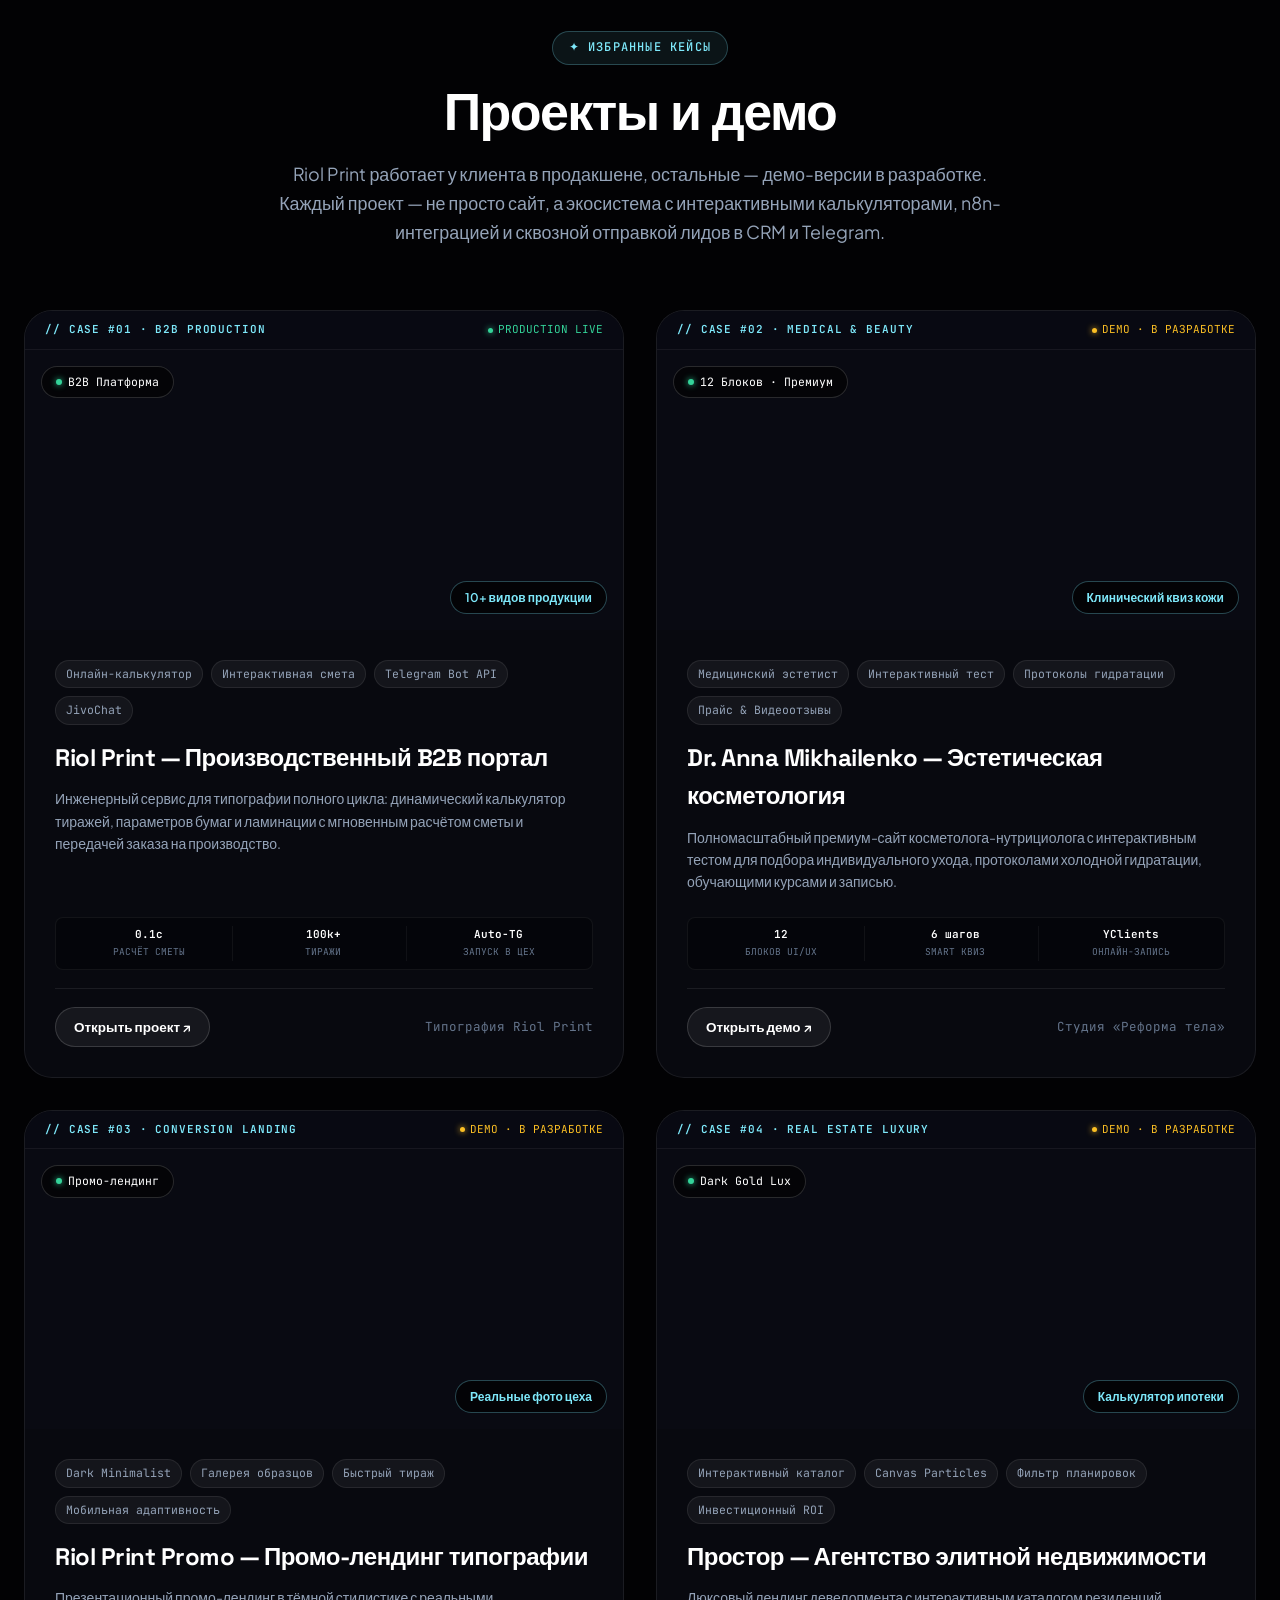
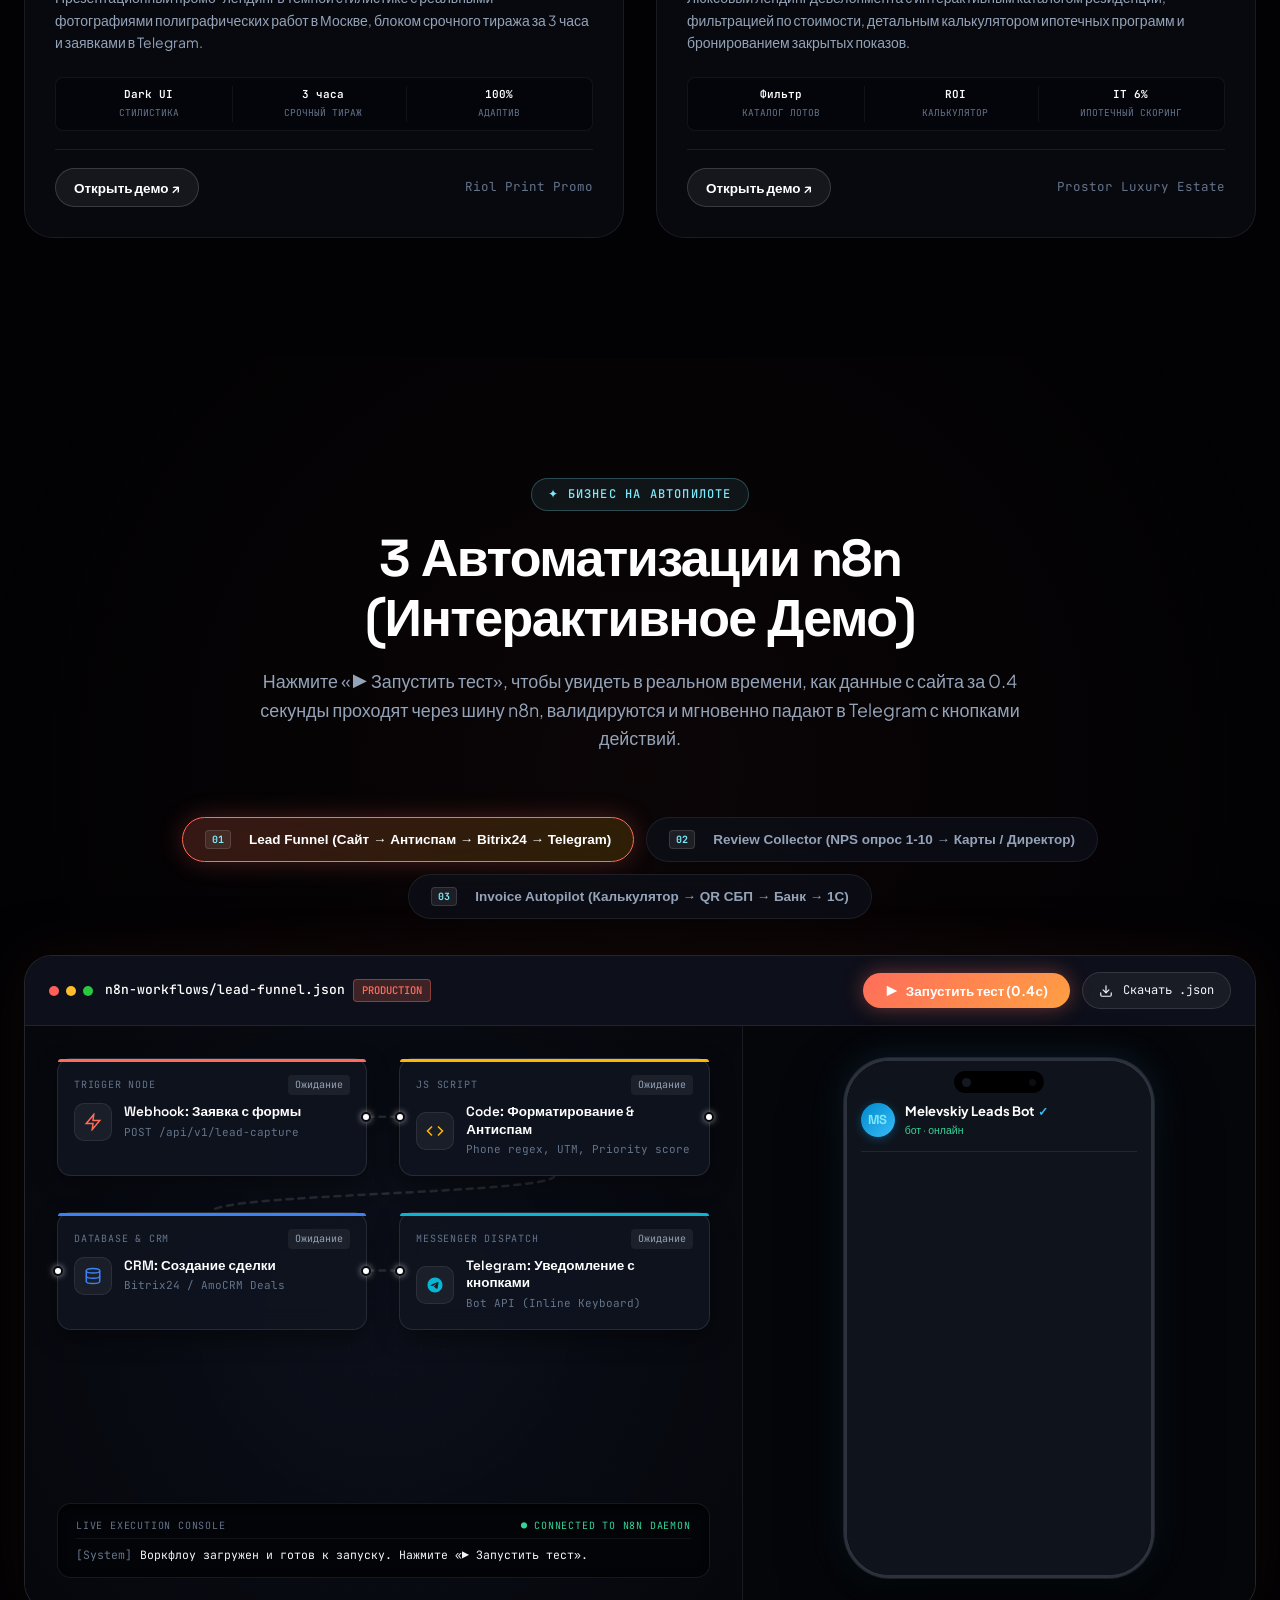
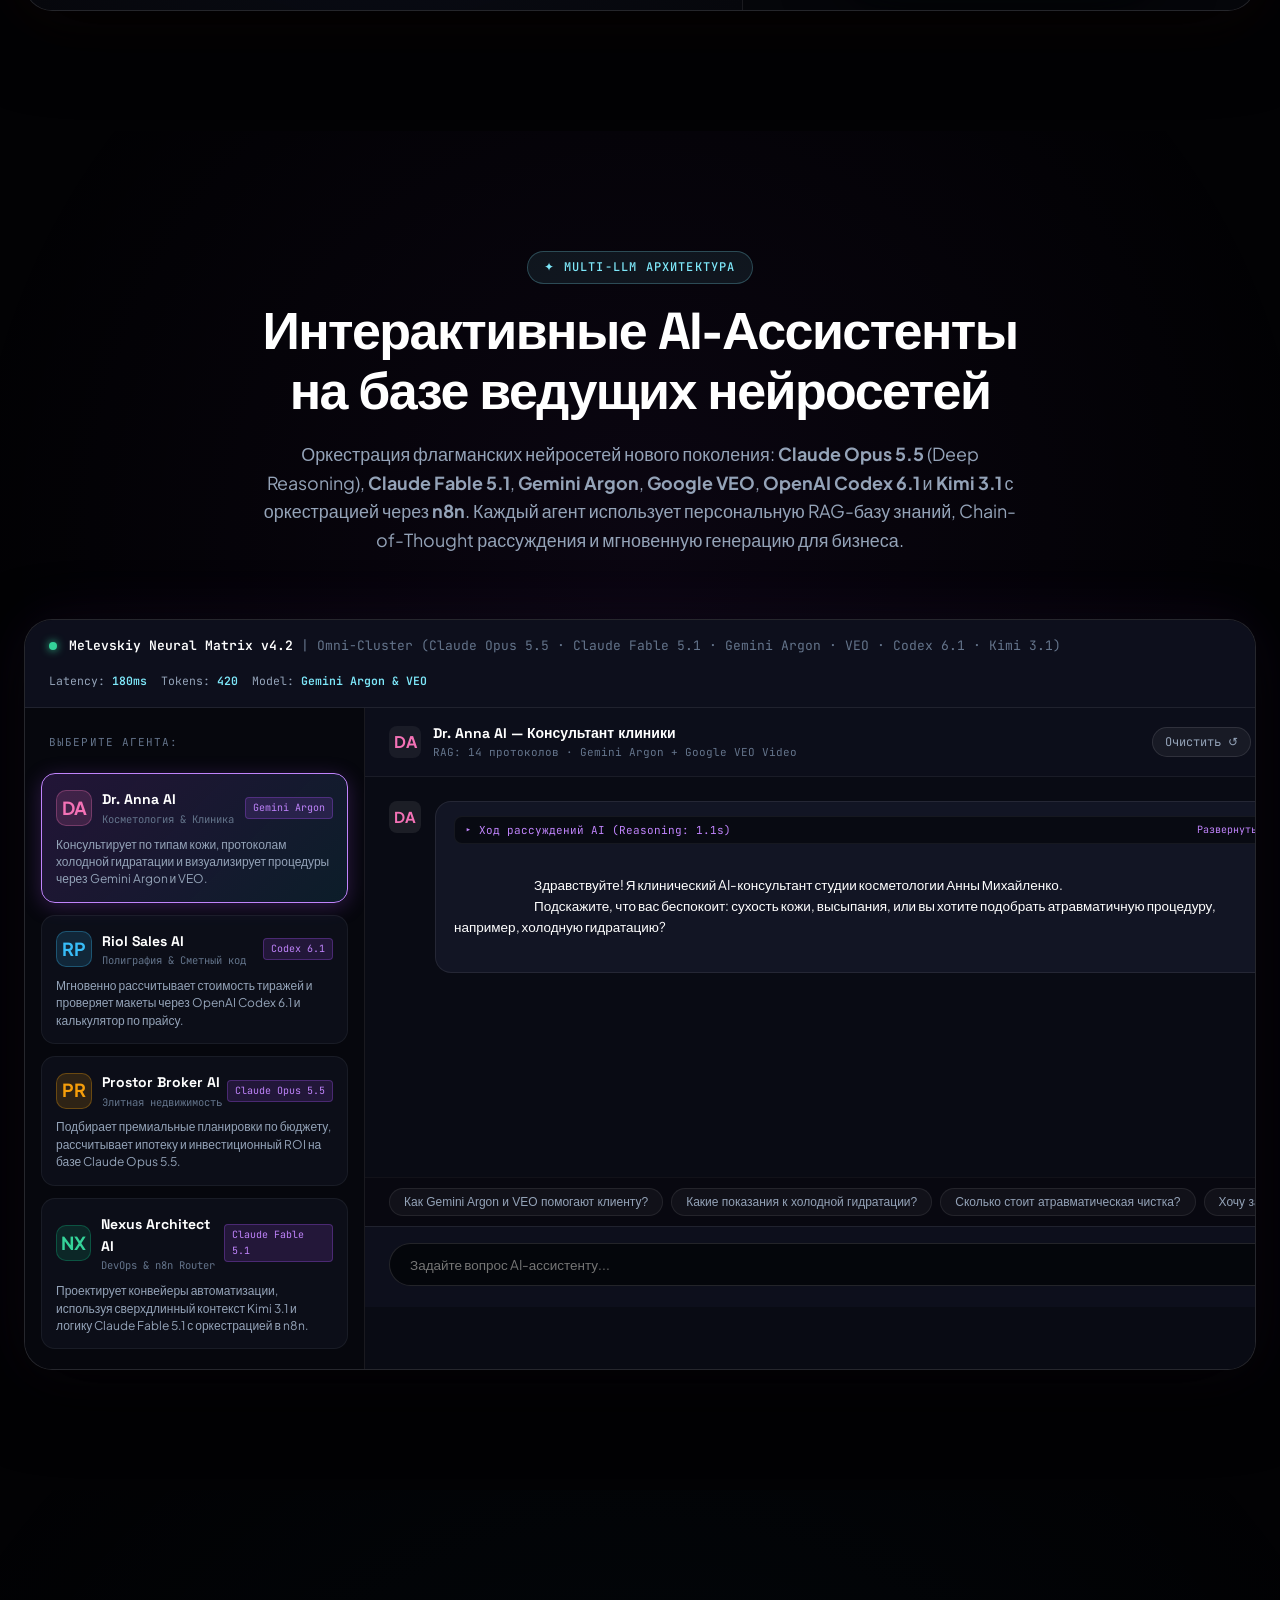
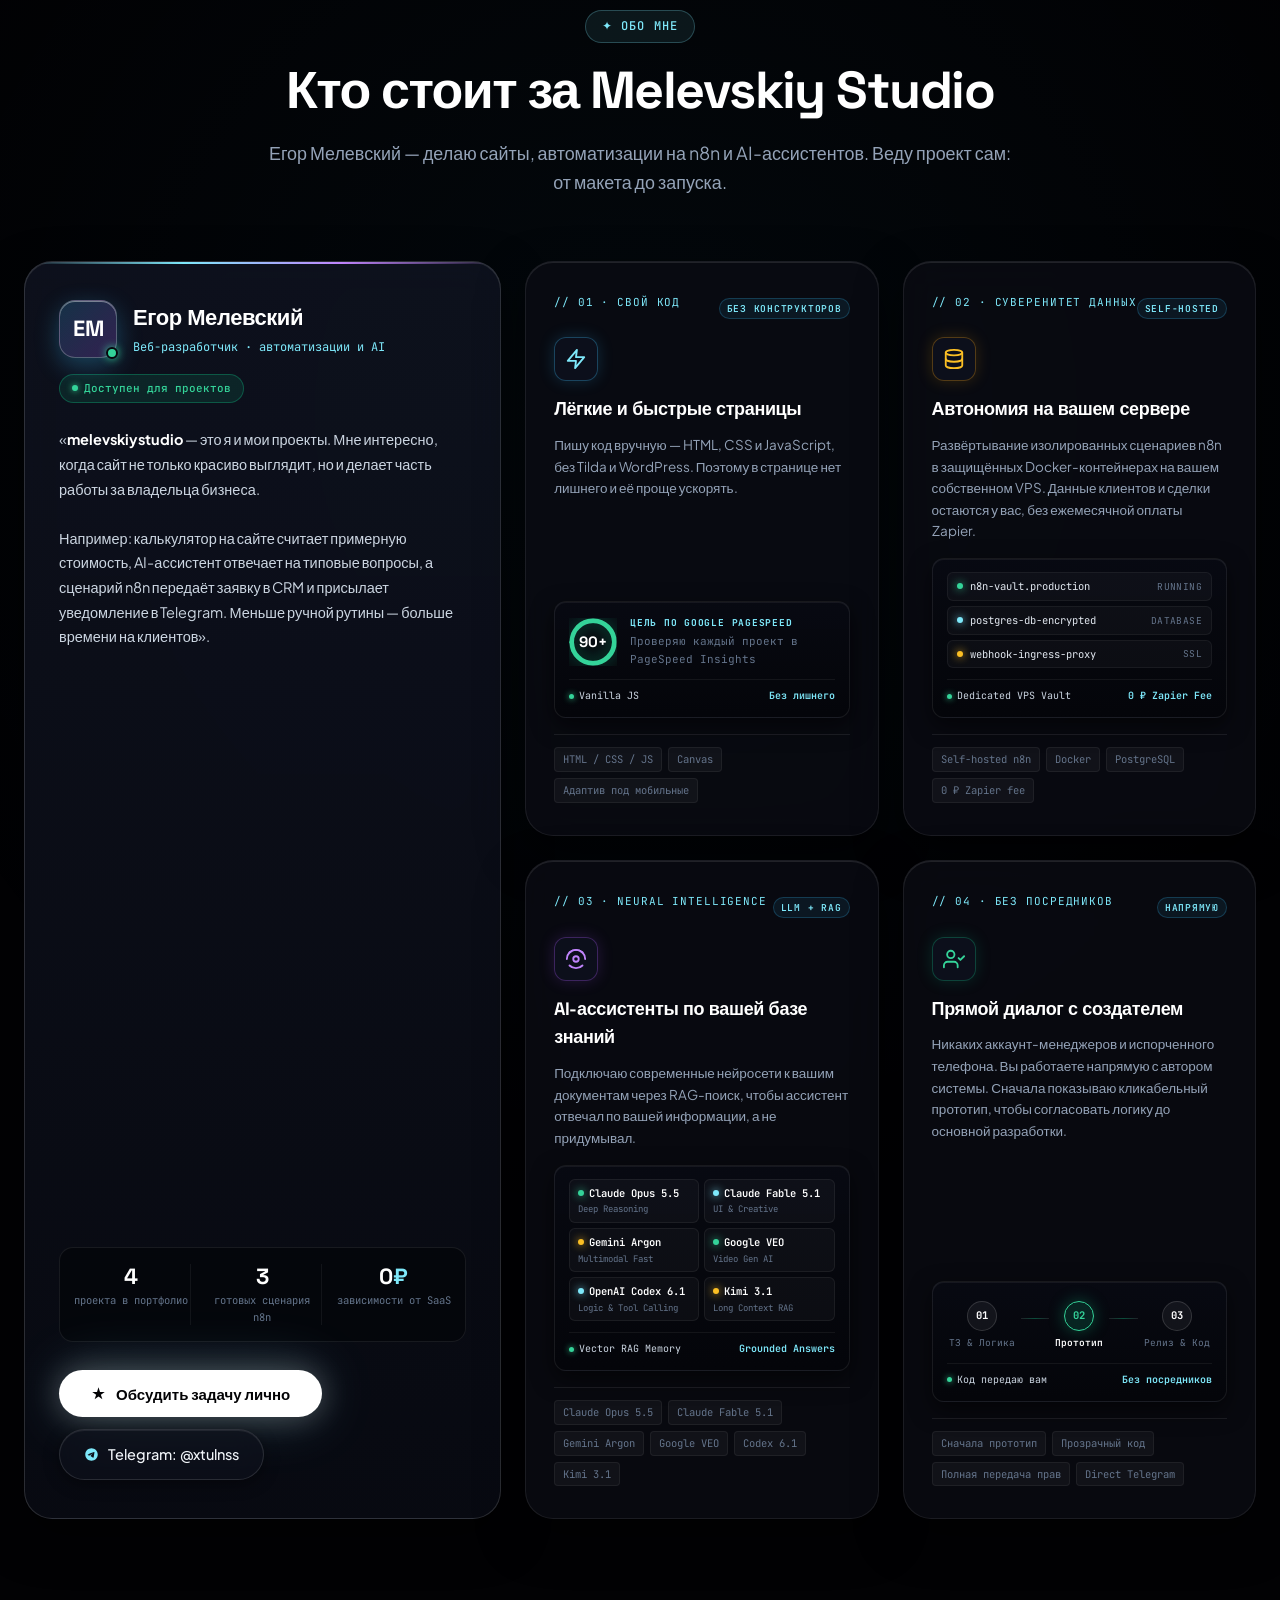
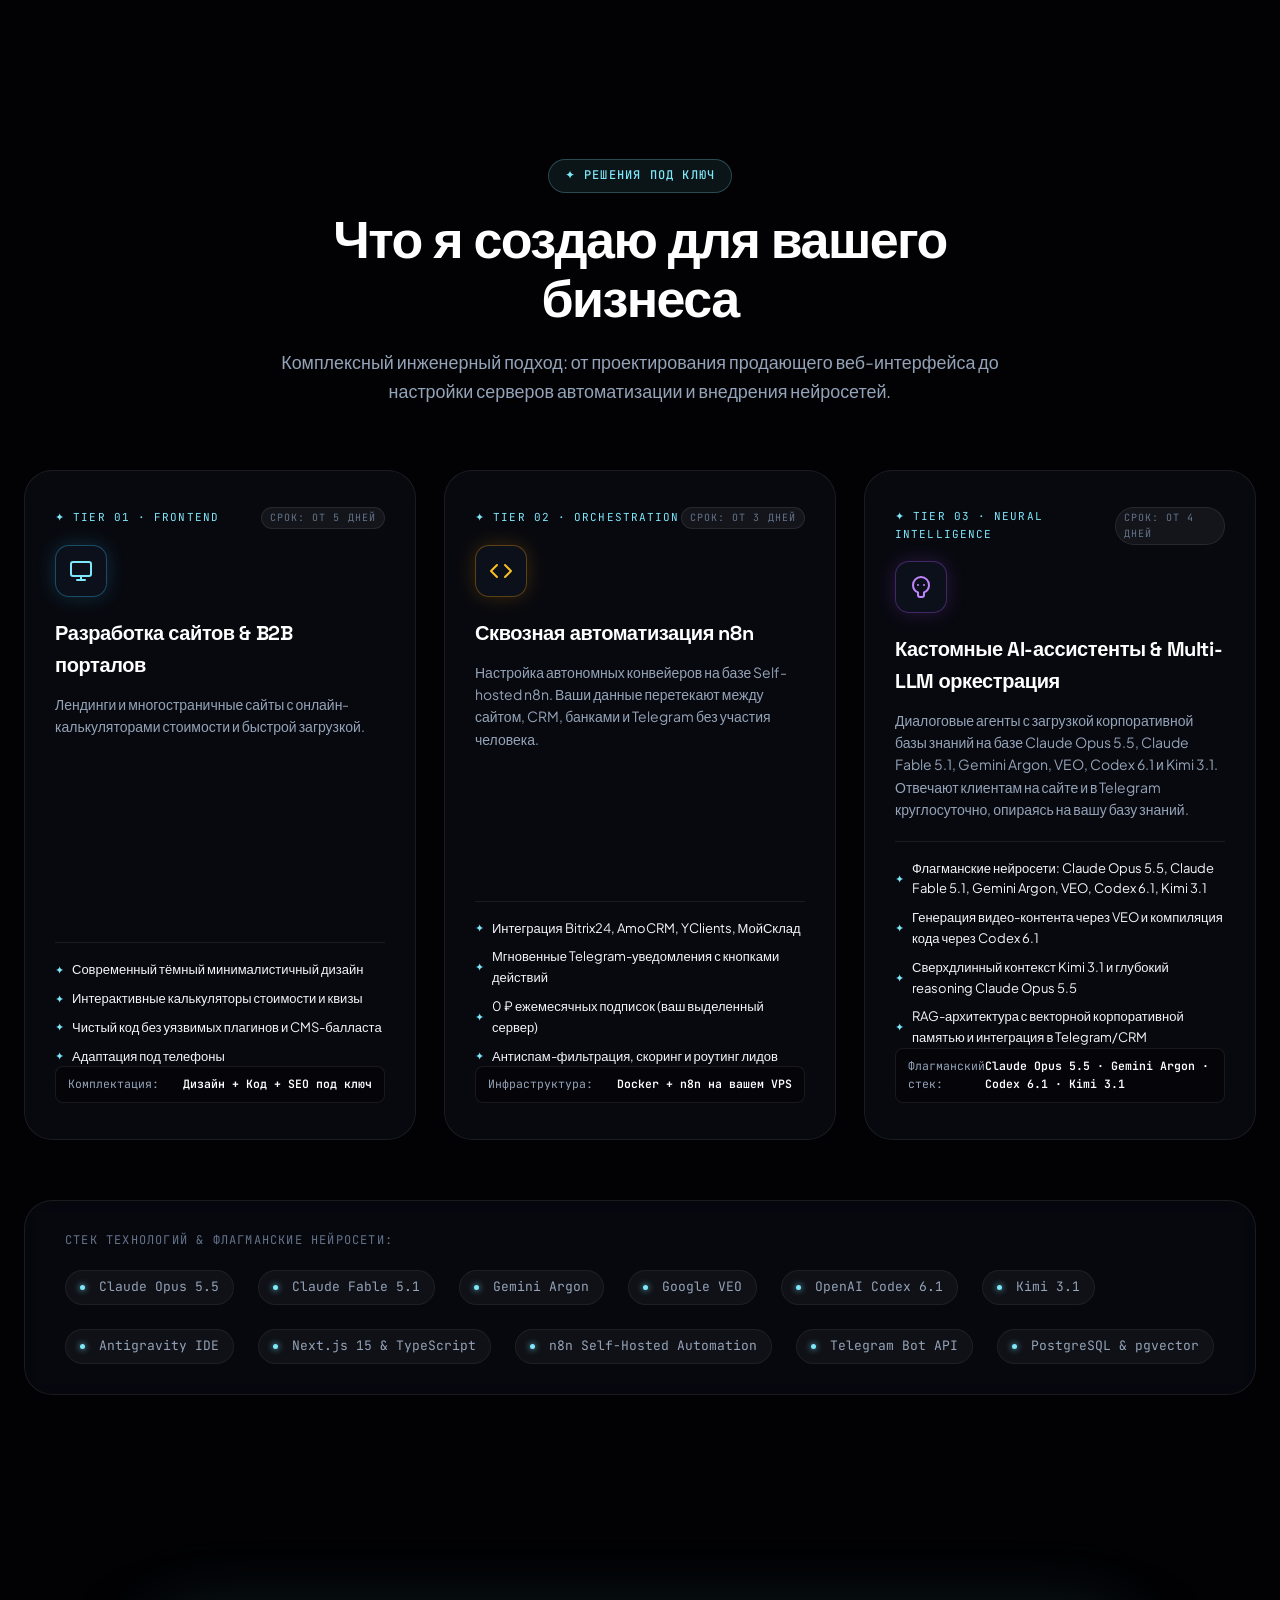
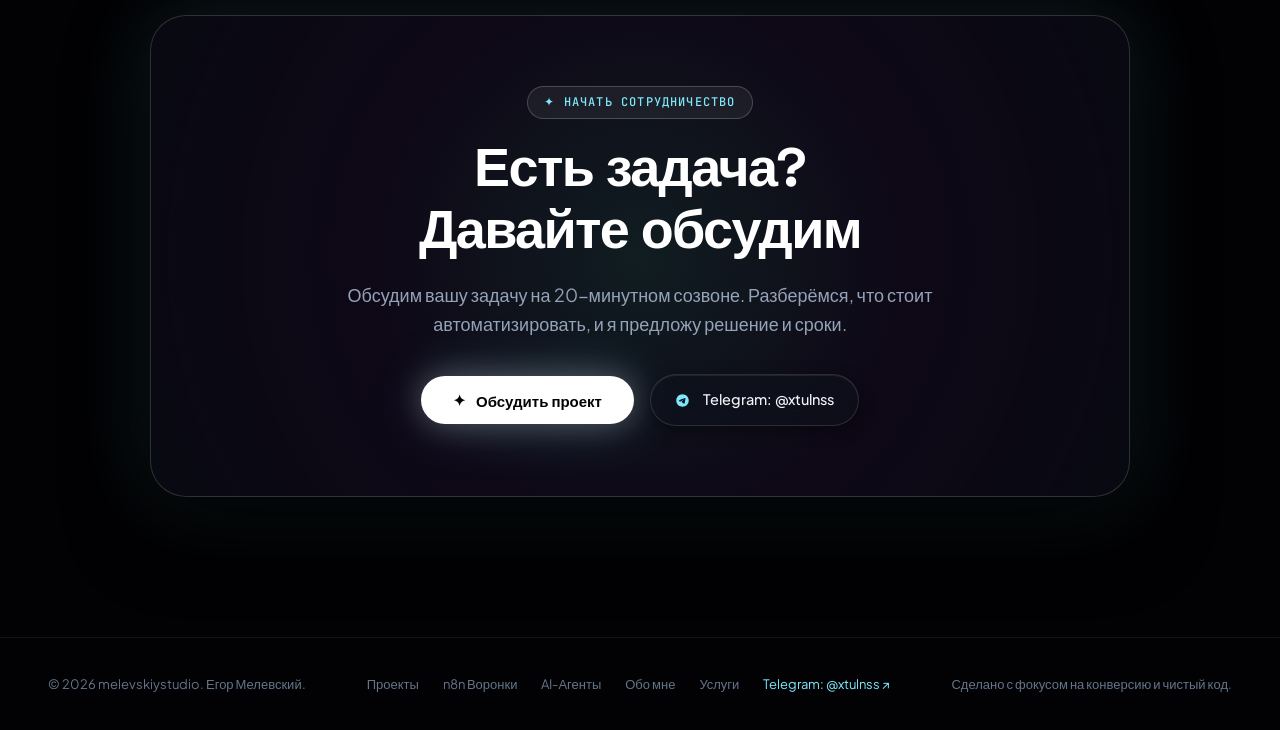
==== commit 05dffd72: "Обновить первый экран и убрать завышенные цифры Первый экран выглядел перегруженным, а часть цифр (с" ====
--- a/index.html
+++ b/index.html
@@ -4,7 +4,7 @@
     <meta charset="UTF-8">
     <meta name="viewport" content="width=device-width, initial-scale=1.0">
     <title>melevskiystudio — Инженерные сайты · Автоматизации n8n · Внедрение AI</title>
-    <meta name="description" content="melevskiystudio — Архитектура премиальных сайтов, сквозных n8n автоматизаций и кастомных AI-ассистентов для бизнеса. Решения под ключ от Егора Мелевского.">
+    <meta name="description" content="melevskiystudio — Сайты с калькуляторами, автоматизации на n8n и AI-ассистенты для малого бизнеса. Делает Егор Мелевский.">
     <meta property="og:type" content="website">
     <meta property="og:locale" content="ru_RU">
     <meta property="og:site_name" content="melevskiystudio">
@@ -72,84 +72,90 @@
 
         <!-- HERO -->
         <section class="hero-section">
+            <div class="hero-grid-bg" aria-hidden="true"></div>
             <div class="hero-radial-glow"></div>
 
-            <!-- HERO VIDEO SHOWCASE (HIGH-END 3D PORTAL + FLOATING CALLOUT STATS) -->
+            <div class="hero-badge-pill">
+                <span class="pulse-dot"></span> Открыт для новых проектов
+            </div>
+
+            <h1 class="hero-headline">
+                <span class="gradient-text">Сайты, автоматизации n8n</span><br>
+                <span class="neon-subtext">и AI-ассистенты для бизнеса</span>
+            </h1>
+
+            <p class="hero-subdesc">
+                Делаю сайты, которые не просто висят в интернете: считают стоимость, собирают заявки и сразу передают их в CRM или Telegram. Работаю сам, напрямую, без посредников.
+            </p>
+
+            <div class="hero-actions-row">
+                <a href="#projects" class="btn-luminous-primary" onclick="playUiSound('click')">
+                    <span>Смотреть проекты</span>
+                    <svg width="15" height="15" viewBox="0 0 24 24" fill="none" stroke="currentColor" stroke-width="2.2" stroke-linecap="round" stroke-linejoin="round"><line x1="5" y1="12" x2="19" y2="12"></line><polyline points="12 5 19 12 12 19"></polyline></svg>
+                </a>
+                <button type="button" class="btn-glass-secondary" onclick="openContactModal()">
+                    <svg width="15" height="15" viewBox="0 0 24 24" fill="none" stroke="currentColor" stroke-width="2" stroke-linecap="round" stroke-linejoin="round"><path d="M21 15a2 2 0 0 1-2 2H7l-4 4V5a2 2 0 0 1 2-2h14a2 2 0 0 1 2 2z"></path></svg>
+                    <span>Обсудить проект</span>
+                </button>
+            </div>
+
+            <ul class="hero-spec-row">
+                <li><span class="spec-idx">01</span> Сайты с калькуляторами и квизами</li>
+                <li><span class="spec-idx">02</span> Автоматизации на n8n</li>
+                <li><span class="spec-idx">03</span> AI-ассистенты для сайта и Telegram</li>
+            </ul>
+
             <div class="hero-video-showcase">
+                <span class="hud-corner tl" aria-hidden="true"></span>
+                <span class="hud-corner tr" aria-hidden="true"></span>
+                <span class="hud-corner bl" aria-hidden="true"></span>
+                <span class="hud-corner br" aria-hidden="true"></span>
                 <div class="hero-video-frame">
-                    <video class="hero-center-video" autoplay loop muted playsinline preload="auto">
+                    <div class="hero-window-bar">
+                        <span class="win-dots" aria-hidden="true"><i></i><i></i><i></i></span>
+                        <span class="win-url">melevskiystudio / showreel</span>
+                        <span class="win-status"><span class="pulse-dot"></span> live</span>
+                    </div>
+                    <video class="hero-center-video" autoplay loop muted playsinline preload="metadata">
                         <source src="assets/hero-video.mp4" type="video/mp4">
                     </video>
-
                     <div class="hero-video-bottom-fade"></div>
                 </div>
             </div>
 
-            <div class="hero-badge-pill">
-                <span class="pulse-dot"></span> Next-Gen Digital Studio · melevskiystudio 2026
-            </div>
-
-            <h1 class="hero-headline">
-                <span class="gradient-text">Инженерные сайты, n8n воронки</span><br>
-                <span class="neon-subtext">и умные AI-ассистенты</span>
-            </h1>
-
-            <p class="hero-subdesc">
-                Архитектура цифровых решений нового поколения в стиле Silicon Valley. Объединяю визуальную эстетику интерфейсов, сквозные шины автоматизации n8n и кастомных нейроагентов, которые генерируют выручку 24/7 без рутины.
-            </p>
-
-            <div class="hero-actions-row">
-                <a href="#projects" class="btn-luminous-primary" onclick="playUiSound('click')">
-                    <svg width="15" height="15" viewBox="0 0 24 24" fill="currentColor">
-                        <path d="M12 2l2.4 7.4h7.6l-6.2 4.5 2.4 7.4-6.2-4.5-6.2 4.5 2.4-7.4-6.2-4.5h7.6z"/>
-                    </svg>
-                    <span>Смотреть кейсы</span>
-                </a>
-                <a href="#about" class="btn-glass-secondary" onclick="playUiSound('click')">
-                    <svg width="15" height="15" viewBox="0 0 24 24" fill="none" stroke="currentColor" stroke-width="2" stroke-linecap="round" stroke-linejoin="round">
-                        <path d="M20 21v-2a4 4 0 0 0-4-4H8a4 4 0 0 0-4 4v2"></path>
-                        <circle cx="12" cy="7" r="4"></circle>
-                    </svg>
-                    <span>Об основателе</span>
-                </a>
-                <a href="#automations" class="btn-glass-secondary" onclick="playUiSound('click')">
-                    <svg width="15" height="15" viewBox="0 0 24 24" fill="none" stroke="currentColor" stroke-width="2" stroke-linecap="round" stroke-linejoin="round">
-                        <polygon points="13 2 3 14 12 14 11 22 21 10 12 10 13 2"></polygon>
-                    </svg>
-                    <span>n8n Симулятор</span>
-                </a>
-                <a href="#ai-assistants" class="btn-glass-secondary" onclick="playUiSound('click')">
-                    <svg width="15" height="15" viewBox="0 0 24 24" fill="none" stroke="currentColor" stroke-width="2" stroke-linecap="round" stroke-linejoin="round">
-                        <rect x="4" y="4" width="16" height="16" rx="2"></rect>
-                        <rect x="9" y="9" width="6" height="6"></rect>
-                        <line x1="9" y1="1" x2="9" y2="4"></line>
-                        <line x1="15" y1="1" x2="15" y2="4"></line>
-                        <line x1="9" y1="20" x2="9" y2="23"></line>
-                        <line x1="15" y1="20" x2="15" y2="23"></line>
-                        <line x1="20" y1="9" x2="23" y2="9"></line>
-                        <line x1="20" y1="14" x2="23" y2="14"></line>
-                        <line x1="1" y1="9" x2="4" y2="9"></line>
-                        <line x1="1" y1="14" x2="4" y2="14"></line>
-                    </svg>
-                    <span>AI-Терминал</span>
-                </a>
-            </div>
-
-            <!-- TECH ECOSYSTEM & LOGO STRIP (REFERENCE 1 & 2 MOTIF) -->
             <div class="ecosystem-strip-wrap">
-                <div class="ecosystem-strip-title">Флагманские нейросети & Инженерный стек архитектуры:</div>
-                <div class="ecosystem-pills-row">
-                    <div class="ecosystem-pill"><span class="pill-dot"></span> Claude Opus 5.5</div>
-                    <div class="ecosystem-pill"><span class="pill-dot"></span> Claude Fable 5.1</div>
-                    <div class="ecosystem-pill"><span class="pill-dot"></span> Gemini Argon</div>
-                    <div class="ecosystem-pill"><span class="pill-dot"></span> Google VEO</div>
-                    <div class="ecosystem-pill"><span class="pill-dot"></span> OpenAI Codex 6.1</div>
-                    <div class="ecosystem-pill"><span class="pill-dot"></span> Kimi 3.1</div>
-                    <div class="ecosystem-pill"><span class="pill-dot"></span> Antigravity IDE</div>
-                    <div class="ecosystem-pill"><span class="pill-dot"></span> Next.js 15 & TS</div>
-                    <div class="ecosystem-pill"><span class="pill-dot"></span> n8n Self-Hosted</div>
-                    <div class="ecosystem-pill"><span class="pill-dot"></span> Telegram Bot API</div>
-                    <div class="ecosystem-pill"><span class="pill-dot"></span> Docker & PostgreSQL</div>
+                <div class="ecosystem-strip-title">Инструменты, с которыми работаю</div>
+                <div class="ecosystem-marquee">
+                    <div class="ecosystem-track">
+                    <div class="ecosystem-pills-row">
+                        <div class="ecosystem-pill"><span class="pill-dot"></span> Claude Opus 5.5</div>
+                        <div class="ecosystem-pill"><span class="pill-dot"></span> Claude Fable 5.1</div>
+                        <div class="ecosystem-pill"><span class="pill-dot"></span> Gemini Argon</div>
+                        <div class="ecosystem-pill"><span class="pill-dot"></span> Google VEO</div>
+                        <div class="ecosystem-pill"><span class="pill-dot"></span> OpenAI Codex 6.1</div>
+                        <div class="ecosystem-pill"><span class="pill-dot"></span> Kimi 3.1</div>
+                        <div class="ecosystem-pill"><span class="pill-dot"></span> Antigravity IDE</div>
+                        <div class="ecosystem-pill"><span class="pill-dot"></span> n8n Self-Hosted</div>
+                        <div class="ecosystem-pill"><span class="pill-dot"></span> Telegram Bot API</div>
+                        <div class="ecosystem-pill"><span class="pill-dot"></span> Docker</div>
+                        <div class="ecosystem-pill"><span class="pill-dot"></span> PostgreSQL</div>
+                        <div class="ecosystem-pill"><span class="pill-dot"></span> HTML / CSS / JS</div>
+                    </div>
+                    <div class="ecosystem-pills-row" aria-hidden="true">
+                        <div class="ecosystem-pill"><span class="pill-dot"></span> Claude Opus 5.5</div>
+                        <div class="ecosystem-pill"><span class="pill-dot"></span> Claude Fable 5.1</div>
+                        <div class="ecosystem-pill"><span class="pill-dot"></span> Gemini Argon</div>
+                        <div class="ecosystem-pill"><span class="pill-dot"></span> Google VEO</div>
+                        <div class="ecosystem-pill"><span class="pill-dot"></span> OpenAI Codex 6.1</div>
+                        <div class="ecosystem-pill"><span class="pill-dot"></span> Kimi 3.1</div>
+                        <div class="ecosystem-pill"><span class="pill-dot"></span> Antigravity IDE</div>
+                        <div class="ecosystem-pill"><span class="pill-dot"></span> n8n Self-Hosted</div>
+                        <div class="ecosystem-pill"><span class="pill-dot"></span> Telegram Bot API</div>
+                        <div class="ecosystem-pill"><span class="pill-dot"></span> Docker</div>
+                        <div class="ecosystem-pill"><span class="pill-dot"></span> PostgreSQL</div>
+                        <div class="ecosystem-pill"><span class="pill-dot"></span> HTML / CSS / JS</div>
+                    </div>
+                    </div>
                 </div>
             </div>
 
@@ -755,10 +761,10 @@
         ===================================================== -->
         <section class="section-container about-section" id="about">
             <div class="section-header">
-                <div class="section-tag"><span>✦</span> Основатель & Lead Architect</div>
+                <div class="section-tag"><span>✦</span> Обо мне</div>
                 <h2 class="section-title">Кто стоит за Melevskiy Studio</h2>
                 <p class="section-subtitle">
-                    Егор Мелевский — инженер полного цикла, создающий комплексные цифровые решения: от безупречного дизайна веб-интерфейсов до отказоустойчивых конвейеров n8n и нейросетей без лишних звеньев.
+                    Егор Мелевский — делаю сайты, автоматизации на n8n и AI-ассистентов. Веду проект сам: от макета до запуска.
                 </p>
             </div>
 
@@ -774,7 +780,7 @@
                             </div>
                             <div class="founder-name-wrap">
                                 <div class="founder-name-text">Егор Мелевский</div>
-                                <div class="founder-title-text">Founder · Full-Stack & AI Automation Architect</div>
+                                <div class="founder-title-text">Веб-разработчик · автоматизации и AI</div>
                             </div>
                         </div>
                         <div class="founder-availability-chip">
@@ -784,18 +790,18 @@
                     </div>
 
                     <div class="founder-manifesto">
-                        «Я основал <b>melevskiystudio</b>, чтобы объединить то, что на рынке веб-разработки годами существовало раздельно: эстетику дизайна мирового уровня и строгую инженерную автоматизацию.<br><br>
-                        Сайт не должен быть просто “статичной визиткой”. Это <b>автономная бизнес-система</b>: интерфейс мгновенно вовлекает клиента, динамический калькулятор считает смету, AI-ассистент квалифицирует потребность, а конвейер n8n за 0.4 секунды заводит сделку в CRM и отправляет push в Telegram руководителю. Вы получаете систему, которая работает как швейцарские часы 24/7».
+                        «<b>melevskiystudio</b> — это я и мои проекты. Мне интересно, когда сайт не только красиво выглядит, но и делает часть работы за владельца бизнеса.<br><br>
+                        Например: калькулятор на сайте считает примерную стоимость, AI-ассистент отвечает на типовые вопросы, а сценарий n8n передаёт заявку в CRM и присылает уведомление в Telegram. Меньше ручной рутины — больше времени на клиентов».
                     </div>
 
                     <div class="founder-metrics-grid">
                         <div class="f-metric-item">
-                            <div class="f-metric-num">5<span>+</span></div>
-                            <div class="f-metric-label">лет в веб-разработке</div>
+                            <div class="f-metric-num">4</div>
+                            <div class="f-metric-label">проекта в портфолио</div>
                         </div>
                         <div class="f-metric-item">
-                            <div class="f-metric-num">100<span>k+</span></div>
-                            <div class="f-metric-label">вебхуков в n8n</div>
+                            <div class="f-metric-num">3</div>
+                            <div class="f-metric-label">готовых сценария n8n</div>
                         </div>
                         <div class="f-metric-item">
                             <div class="f-metric-num">0<span>₽</span></div>
@@ -820,17 +826,17 @@
                 <!-- Плашка 1: Чистый код и скорость -->
                 <div class="about-card">
                     <div class="about-tile-meta">
-                        <span class="about-tile-step">// 01 · ЧИСТЫЙ ИНЖИНИРИНГ</span>
-                        <span class="about-tile-spec-badge">SPEED 0.38S</span>
+                        <span class="about-tile-step">// 01 · СВОЙ КОД</span>
+                        <span class="about-tile-spec-badge">БЕЗ КОНСТРУКТОРОВ</span>
                     </div>
                     <div class="about-tile-icon-box cyan-glow">
                         <svg width="22" height="22" viewBox="0 0 24 24" fill="none" stroke="currentColor" stroke-width="2" stroke-linecap="round" stroke-linejoin="round">
                             <polygon points="13 2 3 14 12 14 11 22 21 10 12 10 13 2"></polygon>
                         </svg>
                     </div>
-                    <h3 class="about-tile-title">Скорость и чистая архитектура</h3>
+                    <h3 class="about-tile-title">Лёгкие и быстрые страницы</h3>
                     <p class="about-tile-desc">
-                        Принципиальный отказ от медленных конструкторов вроде Tilda/WordPress. Чистый TypeScript, современный CSS и компонентный подход обеспечивают моментальный отклик интерфейса.
+                        Пишу код вручную — HTML, CSS и JavaScript, без Tilda и WordPress. Поэтому в странице нет лишнего и её проще ускорять.
                     </p>
                     <div class="tile-hud-box">
                         <div class="hud-score-row">
@@ -839,27 +845,24 @@
                                     <path class="gauge-bg" d="M18 2.0845 a 15.9155 15.9155 0 0 1 0 31.831 a 15.9155 15.9155 0 0 1 0 -31.831"/>
                                     <path class="gauge-fill" d="M18 2.0845 a 15.9155 15.9155 0 0 1 0 31.831 a 15.9155 15.9155 0 0 1 0 -31.831"/>
                                 </svg>
-                                <span class="hud-gauge-val">99</span>
+                                <span class="hud-gauge-val">90+</span>
                             </div>
                             <div class="hud-meta-col">
-                                <div class="hud-label">GOOGLE PAGESPEED BENCHMARK</div>
+                                <div class="hud-label">ЦЕЛЬ ПО GOOGLE PAGESPEED</div>
                                 <div class="hud-sub-stats">
-                                    <span>TTI: <b>0.38s</b></span>
-                                    <span>LCP: <b>0.52s</b></span>
-                                    <span>CLS: <b>0.00</b></span>
+                                    <span>Проверяю каждый проект в PageSpeed Insights</span>
                                 </div>
                             </div>
                         </div>
                         <div class="hud-status-strip">
-                            <span class="hud-status-pill"><span class="dot-live"></span> 100% Native TypeScript</span>
-                            <span class="hud-benchmark-tag">Zero Bloat</span>
+                            <span class="hud-status-pill"><span class="dot-live"></span> Vanilla JS</span>
+                            <span class="hud-benchmark-tag">Без лишнего</span>
                         </div>
                     </div>
                     <div class="about-tile-tags">
-                        <span class="about-tile-tag">Next.js / TS</span>
-                        <span class="about-tile-tag">Vanilla Canvas</span>
-                        <span class="about-tile-tag">PageSpeed 99+</span>
-                        <span class="about-tile-tag">Mobile 100%</span>
+                        <span class="about-tile-tag">HTML / CSS / JS</span>
+                        <span class="about-tile-tag">Canvas</span>
+                        <span class="about-tile-tag">Адаптив под мобильные</span>
                     </div>
                 </div>
 
@@ -878,7 +881,7 @@
                     </div>
                     <h3 class="about-tile-title">Автономия на вашем сервере</h3>
                     <p class="about-tile-desc">
-                        Развёртывание изолированных сценариев n8n в защищённых Docker-контейнерах на вашем собственном VPS. Клиентские базы, сделки и токены защищены от внешних блокировок и утечек.
+                        Развёртывание изолированных сценариев n8n в защищённых Docker-контейнерах на вашем собственном VPS. Данные клиентов и сделки остаются у вас, без ежемесячной оплаты Zapier.
                     </p>
                     <div class="tile-hud-box">
                         <div class="docker-stack-list">
@@ -887,21 +890,21 @@
                                     <span class="stack-dot green"></span>
                                     <span>n8n-vault.production</span>
                                 </div>
-                                <span class="stack-status-tag">RUNNING · 0.01% CPU</span>
+                                <span class="stack-status-tag">RUNNING</span>
                             </div>
                             <div class="docker-stack-item">
                                 <div class="item-left">
                                     <span class="stack-dot cyan"></span>
                                     <span>postgres-db-encrypted</span>
                                 </div>
-                                <span class="stack-status-tag">AES-256 GCM</span>
+                                <span class="stack-status-tag">DATABASE</span>
                             </div>
                             <div class="docker-stack-item">
                                 <div class="item-left">
                                     <span class="stack-dot amber"></span>
                                     <span>webhook-ingress-proxy</span>
                                 </div>
-                                <span class="stack-status-tag">SSL · &lt;0.4s SLA</span>
+                                <span class="stack-status-tag">SSL</span>
                             </div>
                         </div>
                         <div class="hud-status-strip">
@@ -921,7 +924,7 @@
                 <div class="about-card">
                     <div class="about-tile-meta">
                         <span class="about-tile-step">// 03 · NEURAL INTELLIGENCE</span>
-                        <span class="about-tile-spec-badge">NEXT-GEN AI MATRIX</span>
+                        <span class="about-tile-spec-badge">LLM + RAG</span>
                     </div>
                     <div class="about-tile-icon-box purple-glow">
                         <svg width="22" height="22" viewBox="0 0 24 24" fill="none" stroke="currentColor" stroke-width="2" stroke-linecap="round" stroke-linejoin="round">
@@ -931,9 +934,9 @@
                             <path d="M19.07 19.07a10 10 0 0 1-14.14 0"></path>
                         </svg>
                     </div>
-                    <h3 class="about-tile-title">Флагманские нейросети с корпоративной памятью</h3>
+                    <h3 class="about-tile-title">AI-ассистенты по вашей базе знаний</h3>
                     <p class="about-tile-desc">
-                        Внедрение топовых нейросетей нового поколения с векторным RAG-поиском по базе знаний компании: ответы строго по вашим документам и интеграция в ваши бизнес-процессы.
+                        Подключаю современные нейросети к вашим документам через RAG-поиск, чтобы ассистент отвечал по вашей информации, а не придумывал.
                     </p>
                     <div class="tile-hud-box">
                         <div class="ai-models-cluster">
@@ -981,7 +984,7 @@
                 <div class="about-card">
                     <div class="about-tile-meta">
                         <span class="about-tile-step">// 04 · БЕЗ ПОСРЕДНИКОВ</span>
-                        <span class="about-tile-spec-badge">DIRECT SLA</span>
+                        <span class="about-tile-spec-badge">НАПРЯМУЮ</span>
                     </div>
                     <div class="about-tile-icon-box emerald-glow">
                         <svg width="22" height="22" viewBox="0 0 24 24" fill="none" stroke="currentColor" stroke-width="2" stroke-linecap="round" stroke-linejoin="round">
@@ -992,32 +995,32 @@
                     </div>
                     <h3 class="about-tile-title">Прямой диалог с создателем</h3>
                     <p class="about-tile-desc">
-                        Никаких аккаунт-менеджеров и испорченного телефона. Вы работаете напрямую с автором системы. Первый работающий кликабельный интерактивный прототип проекта готов уже через 48 часов после старта.
+                        Никаких аккаунт-менеджеров и испорченного телефона. Вы работаете напрямую с автором системы. Сначала показываю кликабельный прототип, чтобы согласовать логику до основной разработки.
                     </p>
                     <div class="tile-hud-box">
                         <div class="timeline-hud-row">
                             <div class="timeline-step">
-                                <div class="step-badge">00h</div>
+                                <div class="step-badge">01</div>
                                 <div class="step-label">ТЗ & Логика</div>
                             </div>
                             <div class="timeline-connector"></div>
                             <div class="timeline-step highlight">
-                                <div class="step-badge">48h</div>
-                                <div class="step-label">Рабочий MVP</div>
+                                <div class="step-badge">02</div>
+                                <div class="step-label">Прототип</div>
                             </div>
                             <div class="timeline-connector"></div>
                             <div class="timeline-step">
-                                <div class="step-badge">VPS</div>
+                                <div class="step-badge">03</div>
                                 <div class="step-label">Релиз & Код</div>
                             </div>
                         </div>
                         <div class="hud-status-strip">
-                            <span class="hud-status-pill"><span class="dot-live"></span> 100% Передача Git</span>
+                            <span class="hud-status-pill"><span class="dot-live"></span> Код передаю вам</span>
                             <span class="hud-benchmark-tag">Без посредников</span>
                         </div>
                     </div>
                     <div class="about-tile-tags">
-                        <span class="about-tile-tag">MVP за 48 часов</span>
+                        <span class="about-tile-tag">Сначала прототип</span>
                         <span class="about-tile-tag">Прозрачный код</span>
                         <span class="about-tile-tag">Полная передача прав</span>
                         <span class="about-tile-tag">Direct Telegram</span>
@@ -1047,13 +1050,13 @@
                     <div class="service-icon-box cyan-glow"><svg width="24" height="24" viewBox="0 0 24 24" fill="none" stroke="currentColor" stroke-width="2" stroke-linecap="round" stroke-linejoin="round"><rect x="2" y="3" width="20" height="14" rx="2" ry="2"></rect><line x1="8" y1="21" x2="16" y2="21"></line><line x1="12" y1="17" x2="12" y2="21"></line></svg></div>
                     <h3 class="service-card-title">Разработка сайтов & B2B порталов</h3>
                     <p class="service-card-desc">
-                        Премиальные лендинги и многостраничные порталы с онлайн-калькуляторами сметы, мгновенным откликом и оценкой 95+ по Google PageSpeed.
+                        Лендинги и многостраничные сайты с онлайн-калькуляторами стоимости и быстрой загрузкой.
                     </p>
                     <ul class="service-specs-list">
-                        <li>Дизайн в стиле Silicon Valley (Dark / Minimal)</li>
+                        <li>Современный тёмный минималистичный дизайн</li>
                         <li>Интерактивные калькуляторы стоимости и квизы</li>
                         <li>Чистый код без уязвимых плагинов и CMS-балласта</li>
-                        <li>100% плавная мобильная адаптация под iPhone/Android</li>
+                        <li>Адаптация под телефоны</li>
                     </ul>
                     <div class="service-footer-badge">
                         <span>Комплектация:</span>
@@ -1091,7 +1094,7 @@
                     <div class="service-icon-box purple-glow"><svg width="24" height="24" viewBox="0 0 24 24" fill="none" stroke="currentColor" stroke-width="2" stroke-linecap="round" stroke-linejoin="round"><path d="M12 2a8 8 0 0 0-8 8c0 3.36 2.07 6.24 5 7.42V20a2 2 0 0 0 2 2h2a2 2 0 0 0 2-2v-2.58c2.93-1.18 5-4.06 5-7.42a8 8 0 0 0-8-8z"></path><line x1="9" y1="10" x2="9.01" y2="10"></line><line x1="15" y1="10" x2="15.01" y2="10"></line></svg></div>
                     <h3 class="service-card-title">Кастомные AI-ассистенты & Multi-LLM оркестрация</h3>
                     <p class="service-card-desc">
-                        Диалоговые агенты с загрузкой корпоративной базы знаний на базе Claude Opus 5.5, Claude Fable 5.1, Gemini Argon, VEO, Codex 6.1 и Kimi 3.1. Консультируют клиентов на сайте и в Telegram за 1-2 секунды 24/7, опираясь на вашу базу знаний.
+                        Диалоговые агенты с загрузкой корпоративной базы знаний на базе Claude Opus 5.5, Claude Fable 5.1, Gemini Argon, VEO, Codex 6.1 и Kimi 3.1. Отвечают клиентам на сайте и в Telegram круглосуточно, опираясь на вашу базу знаний.
                     </p>
                     <ul class="service-specs-list">
                         <li>Флагманские нейросети: Claude Opus 5.5, Claude Fable 5.1, Gemini Argon, VEO, Codex 6.1, Kimi 3.1</li>
@@ -1132,10 +1135,10 @@
                     <span>✦</span> Начать сотрудничество
                 </div>
                 <h2 class="cta-headline">
-                    Готовы масштабировать<br>и автоматизировать бизнес?
+                    Есть задача?<br>Давайте обсудим
                 </h2>
                 <p class="cta-subtext">
-                    Обсудим вашу задачу на 20-минутном созвоне. Составлю карту процессов, подберу стек и покажу прототип уже через 48 часов.
+                    Обсудим вашу задачу на 20-минутном созвоне. Разберёмся, что стоит автоматизировать, и я предложу решение и сроки.
                 </p>
                 <div class="hero-actions-row" style="margin-bottom: 0;">
                     <button class="btn-luminous-primary" onclick="openContactModal()">
@@ -1151,7 +1154,7 @@
         <!-- FOOTER -->
         <footer class="footer-bar">
             <div>
-                © 2026 melevskiystudio. Все права защищены. Основатель & Lead Architect — Егор Мелевский.
+                © 2026 melevskiystudio. Егор Мелевский.
             </div>
             <div class="footer-links">
                 <a href="#projects" class="footer-link">Проекты</a>
--- a/css/style.css
+++ b/css/style.css
@@ -317,10 +317,10 @@
 
 .hero-headline {
     font-family: var(--font-heading);
-    font-size: clamp(38px, 6.2vw, 76px);
-    font-weight: 800;
-    line-height: 1.08;
-    letter-spacing: -0.04em;
+    font-size: clamp(36px, 6vw, 78px);
+    font-weight: 700;
+    line-height: 1.04;
+    letter-spacing: -0.045em;
     color: #ffffff;
     max-width: 1040px;
     margin: 0 auto 24px;
@@ -329,13 +329,13 @@
 }
 
 .hero-headline .gradient-text {
-    background: linear-gradient(135deg, #ffffff 25%, #bae6fd 60%, #e0e7ff 100%);
+    background: linear-gradient(180deg, #ffffff 30%, #a5b4c8 120%);
     -webkit-background-clip: text;
     -webkit-text-fill-color: transparent;
 }
 
 .hero-headline .neon-subtext {
-    background: linear-gradient(135deg, #7ee8fa 0%, #c084fc 100%);
+    background: linear-gradient(90deg, #7ee8fa 0%, #a5b4fc 55%, #c084fc 100%);
     -webkit-background-clip: text;
     -webkit-text-fill-color: transparent;
 }
@@ -343,8 +343,8 @@
 .hero-subdesc {
     font-size: clamp(16px, 1.8vw, 20px);
     color: var(--text-body);
-    max-width: 720px;
-    margin: 0 auto 40px;
+    max-width: 640px;
+    margin: 0 auto 36px;
     line-height: 1.6;
     font-weight: 400;
     position: relative;
@@ -359,7 +359,7 @@
     gap: 16px;
     position: relative;
     z-index: 2;
-    margin-bottom: 50px;
+    margin-bottom: 40px;
 }
 
 .btn-luminous-primary {
@@ -423,6 +423,52 @@
     transform: scale(1.1);
 }
 
+
+.hero-grid-bg {
+    position: absolute;
+    inset: 0;
+    z-index: 0;
+    pointer-events: none;
+    background-image:
+        linear-gradient(rgba(255, 255, 255, 0.045) 1px, transparent 1px),
+        linear-gradient(90deg, rgba(255, 255, 255, 0.045) 1px, transparent 1px);
+    background-size: 64px 64px;
+    background-position: center top;
+    -webkit-mask-image: radial-gradient(ellipse 70% 50% at 50% 30%, #000 25%, transparent 75%);
+    mask-image: radial-gradient(ellipse 70% 50% at 50% 30%, #000 25%, transparent 75%);
+}
+
+.hero-spec-row {
+    list-style: none;
+    display: flex;
+    justify-content: center;
+    flex-wrap: wrap;
+    position: relative;
+    z-index: 2;
+    border-top: 1px solid var(--border-subtle);
+    border-bottom: 1px solid var(--border-subtle);
+    margin-bottom: 64px;
+}
+
+.hero-spec-row li {
+    display: flex;
+    align-items: center;
+    gap: 10px;
+    padding: 14px 26px;
+    font-size: 14px;
+    color: var(--text-highlight);
+}
+
+.hero-spec-row li + li {
+    border-left: 1px solid var(--border-subtle);
+}
+
+.hero-spec-row .spec-idx {
+    font-family: var(--font-mono);
+    font-size: 11px;
+    color: var(--cyan-glow);
+    letter-spacing: 0.08em;
+}
 
 .section-container {
     max-width: 1280px;
@@ -2038,6 +2084,13 @@
     .fab-contact-btn { right: 16px; bottom: 16px; }
     .footer-bar { padding: 28px 16px 90px; }
     .footer-links { flex-wrap: wrap; gap: 12px 20px; }
+    .hero-section { padding: 110px 16px 56px; }
+    .hero-spec-row { flex-direction: column; width: 100%; margin-bottom: 44px; }
+    .hero-spec-row li { justify-content: center; padding: 11px 0; }
+    .hero-spec-row li + li { border-left: none; border-top: 1px solid var(--border-subtle); }
+    .hud-corner { display: none; }
+    .win-url { display: none; }
+    .ecosystem-strip-wrap { margin-top: 48px; }
 }
 
 @media (prefers-reduced-motion: reduce) {
@@ -2056,20 +2109,74 @@
     position: relative;
     z-index: 2;
     width: 100%;
-    max-width: 580px;
-    margin: 0 auto 36px;
-    display: flex;
-    justify-content: center;
-    align-items: center;
+    max-width: 900px;
+    margin: 0 auto;
+}
+
+.hud-corner {
+    position: absolute;
+    width: 18px;
+    height: 18px;
+    border: 0 solid rgba(126, 232, 250, 0.55);
+    pointer-events: none;
+}
+.hud-corner.tl { top: -12px; left: -12px; border-top-width: 1px; border-left-width: 1px; }
+.hud-corner.tr { top: -12px; right: -12px; border-top-width: 1px; border-right-width: 1px; }
+.hud-corner.bl { bottom: -12px; left: -12px; border-bottom-width: 1px; border-left-width: 1px; }
+.hud-corner.br { bottom: -12px; right: -12px; border-bottom-width: 1px; border-right-width: 1px; }
+
+.hero-window-bar {
+    display: grid;
+    grid-template-columns: 1fr auto 1fr;
+    align-items: center;
+    padding: 11px 16px;
+    border-bottom: 1px solid var(--border-subtle);
+    background: rgba(10, 12, 20, 0.9);
+    font-family: var(--font-mono);
+    font-size: 11.5px;
+    color: var(--text-muted);
+}
+
+.win-dots { display: flex; gap: 6px; }
+.win-dots i {
+    width: 9px;
+    height: 9px;
+    border-radius: 50%;
+    background: rgba(255, 255, 255, 0.14);
+}
+
+.win-url {
+    padding: 3px 14px;
+    border-radius: var(--radius-full);
+    background: rgba(255, 255, 255, 0.04);
+    border: 1px solid var(--border-subtle);
+}
+
+.win-status {
+    justify-self: end;
+    display: inline-flex;
+    align-items: center;
+    gap: 6px;
+    color: var(--emerald-glow);
+    text-transform: uppercase;
+    letter-spacing: 0.08em;
+}
+
+.win-status .pulse-dot {
+    width: 6px;
+    height: 6px;
+    border-radius: 50%;
+    background: var(--emerald-glow);
+    box-shadow: 0 0 8px var(--emerald-glow);
+    animation: pulseGlow 2s infinite ease-in-out;
 }
 
 .hero-video-frame {
     position: relative;
     width: 100%;
-    max-height: 440px;
-    border-radius: 28px;
+    border-radius: 16px;
     background: linear-gradient(180deg, rgba(20, 24, 38, 0.85) 0%, rgba(8, 10, 16, 0.95) 100%);
-    border: 1px solid rgba(255, 255, 255, 0.16);
+    border: 1px solid rgba(255, 255, 255, 0.14);
     box-shadow: 
         0 0 0 1px rgba(255, 255, 255, 0.05),
         0 30px 90px rgba(0, 0, 0, 0.9),
@@ -2088,7 +2195,7 @@
         0 35px 110px rgba(0, 0, 0, 0.95),
         0 0 90px rgba(126, 232, 250, 0.35),
         inset 0 1px 2px rgba(255, 255, 255, 0.4);
-    transform: translateY(-4px) scale(1.01);
+    transform: translateY(-3px);
 }
 
 .hero-video-topbar {
@@ -2139,11 +2246,9 @@
 
 .hero-center-video {
     width: 100%;
-    height: 100%;
-    max-height: 440px;
+    aspect-ratio: 16 / 9;
     object-fit: cover;
     display: block;
-    border-radius: 27px;
 }
 
 .hero-video-bottom-fade {
@@ -2191,8 +2296,28 @@
     z-index: 2;
     width: 100%;
     max-width: 1100px;
-    margin: 40px auto 0;
+    margin: 72px auto 0;
     text-align: center;
+}
+
+.ecosystem-marquee {
+    overflow: hidden;
+    -webkit-mask-image: linear-gradient(90deg, transparent, #000 12%, #000 88%, transparent);
+    mask-image: linear-gradient(90deg, transparent, #000 12%, #000 88%, transparent);
+}
+
+.ecosystem-track {
+    display: flex;
+    width: max-content;
+    animation: marqueeScroll 40s linear infinite;
+}
+
+.ecosystem-marquee:hover .ecosystem-track {
+    animation-play-state: paused;
+}
+
+@keyframes marqueeScroll {
+    to { transform: translateX(-50%); }
 }
 
 .ecosystem-strip-title {
@@ -2207,9 +2332,9 @@
 .ecosystem-pills-row {
     display: flex;
     align-items: center;
-    justify-content: center;
-    flex-wrap: wrap;
+    flex-wrap: nowrap;
     gap: 12px;
+    padding: 4px 6px;
 }
 
 .ecosystem-pill {
@@ -2224,6 +2349,7 @@
     display: inline-flex;
     align-items: center;
     gap: 8px;
+    white-space: nowrap;
     transition: var(--transition-normal);
     box-shadow: inset 0 1px 0 rgba(255, 255, 255, 0.05);
 }
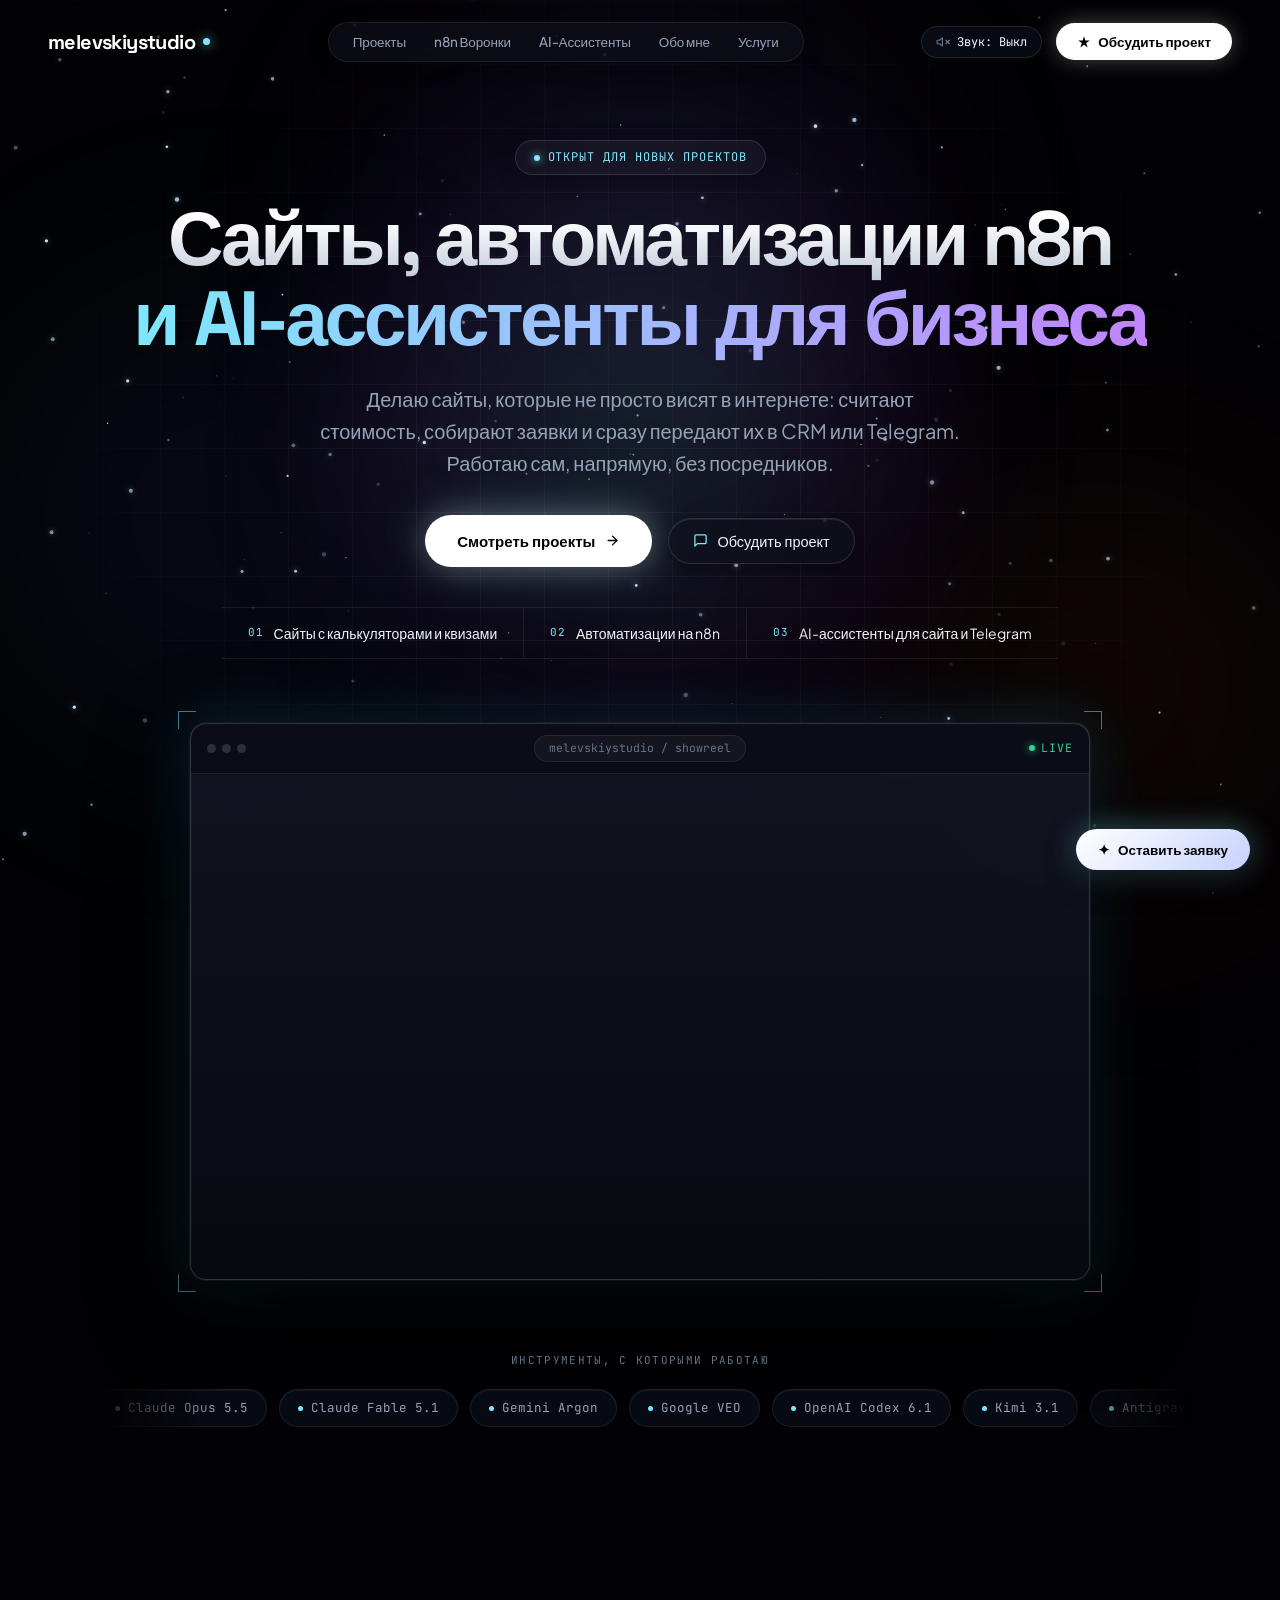
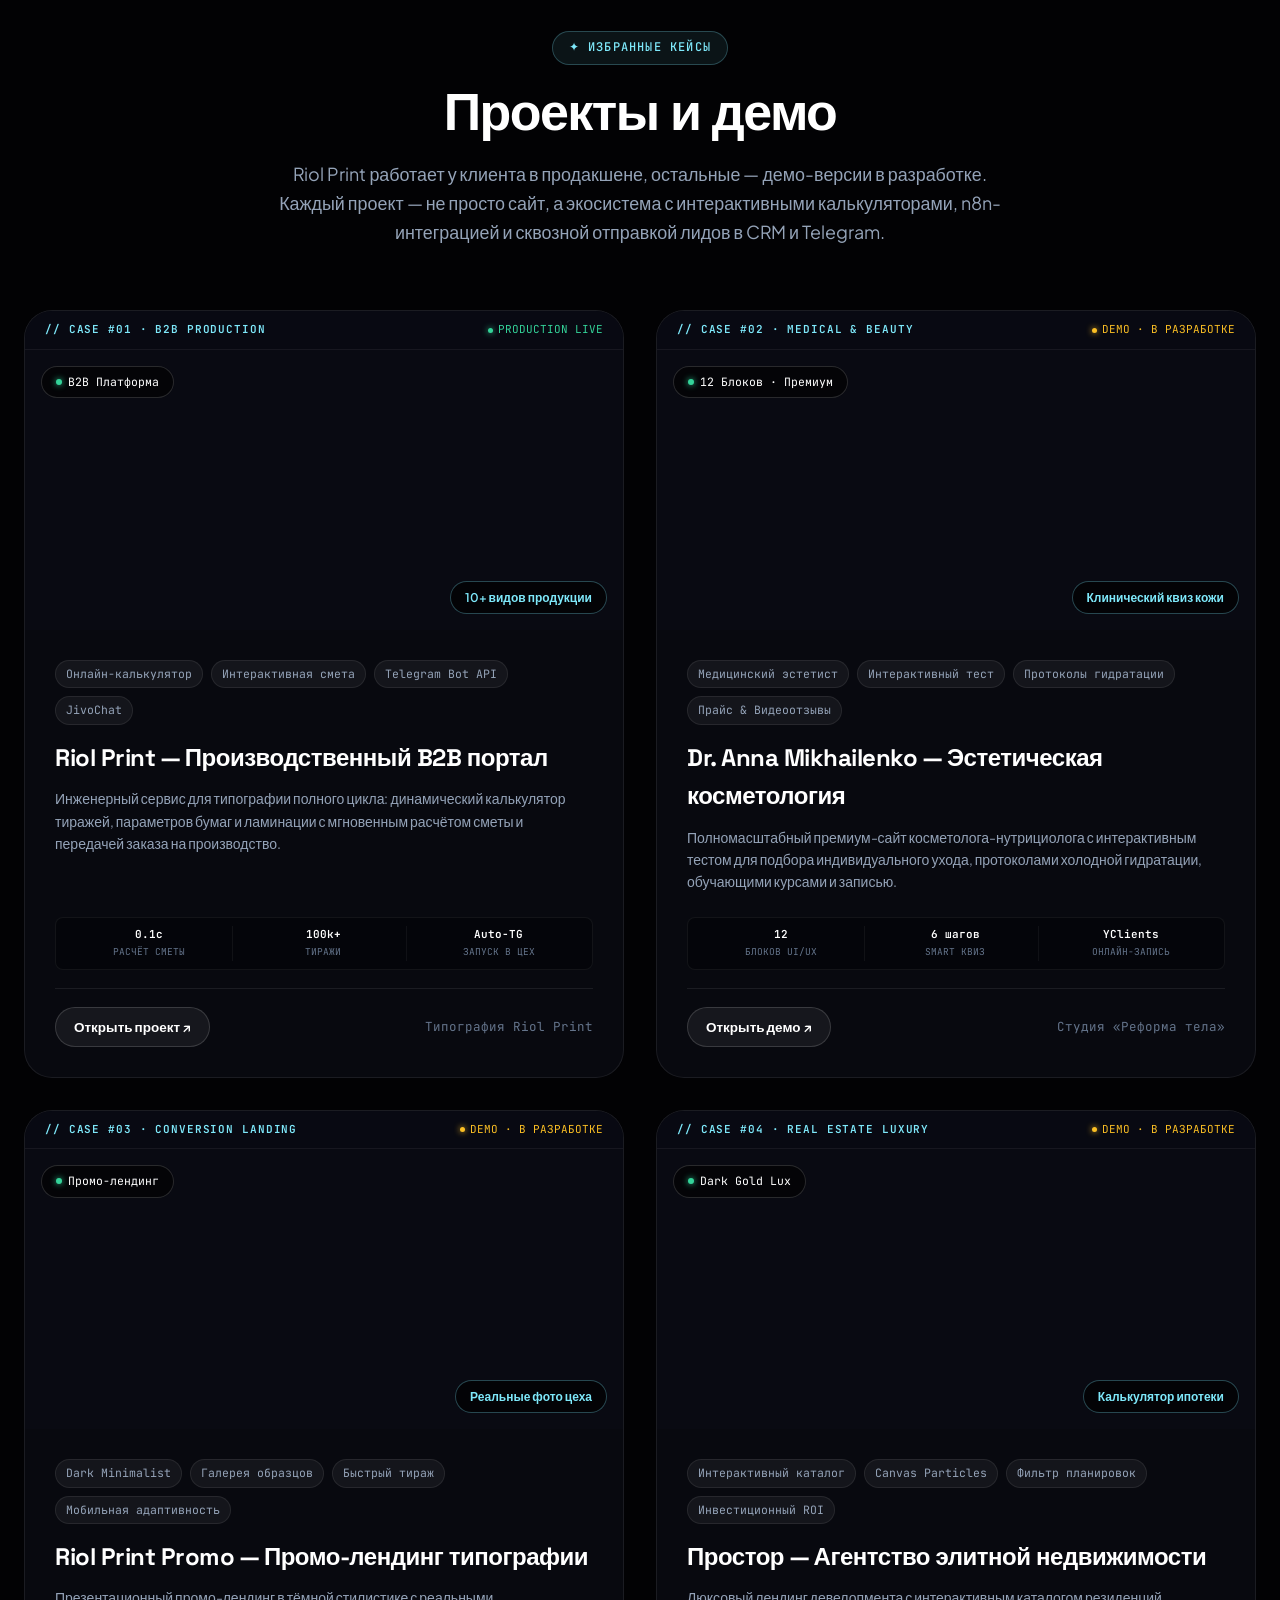
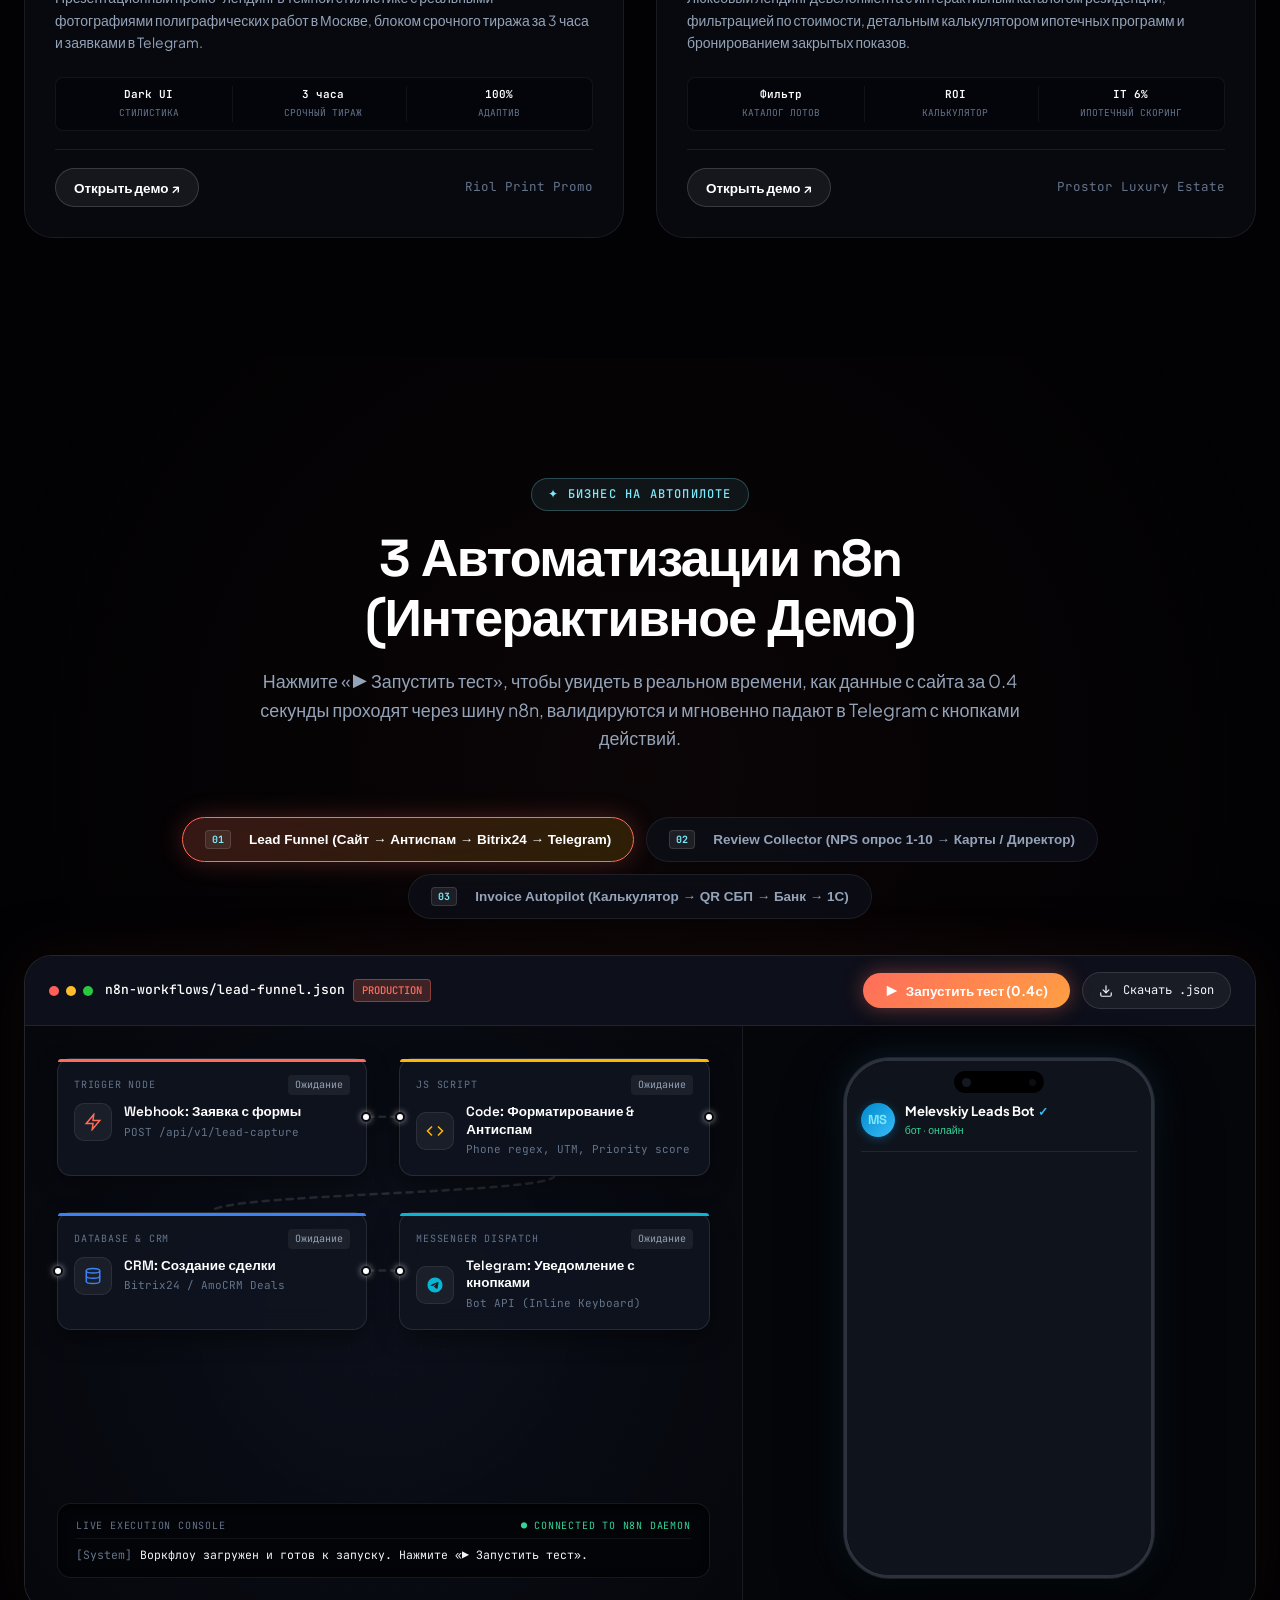
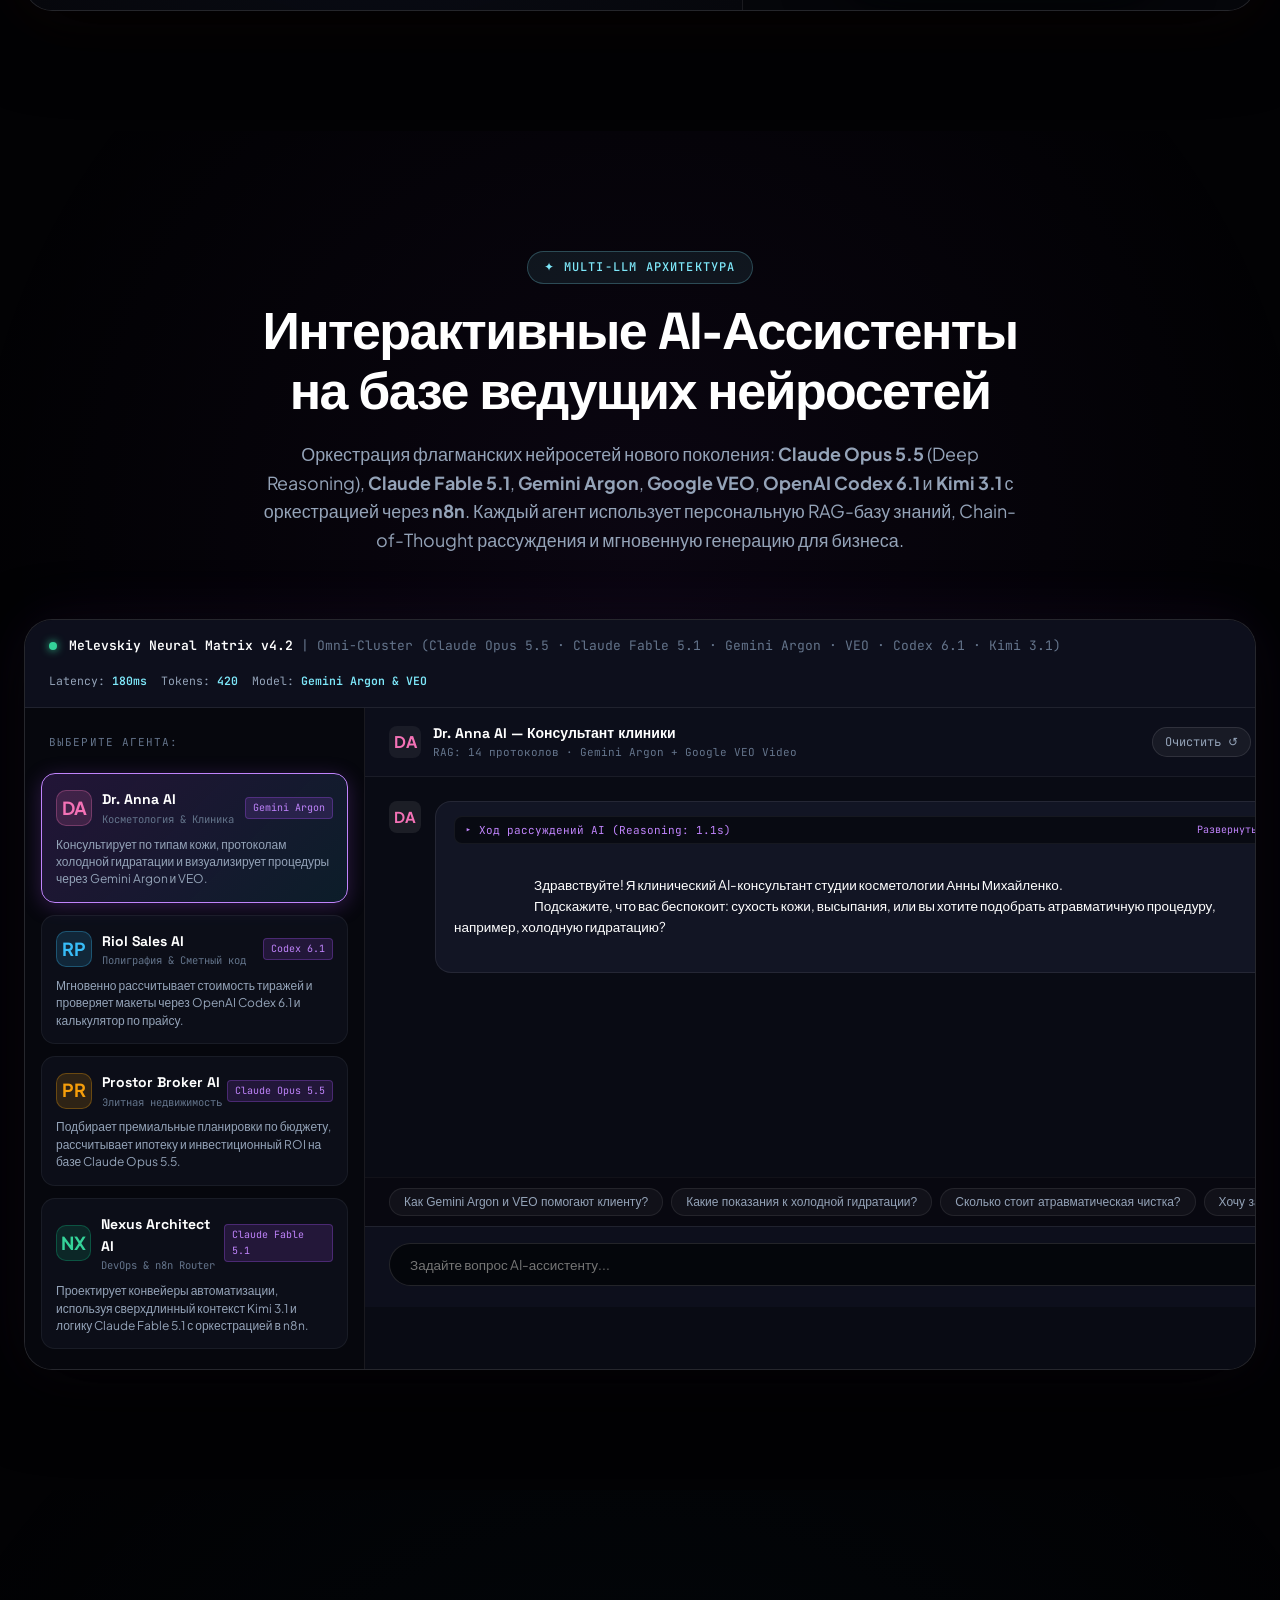
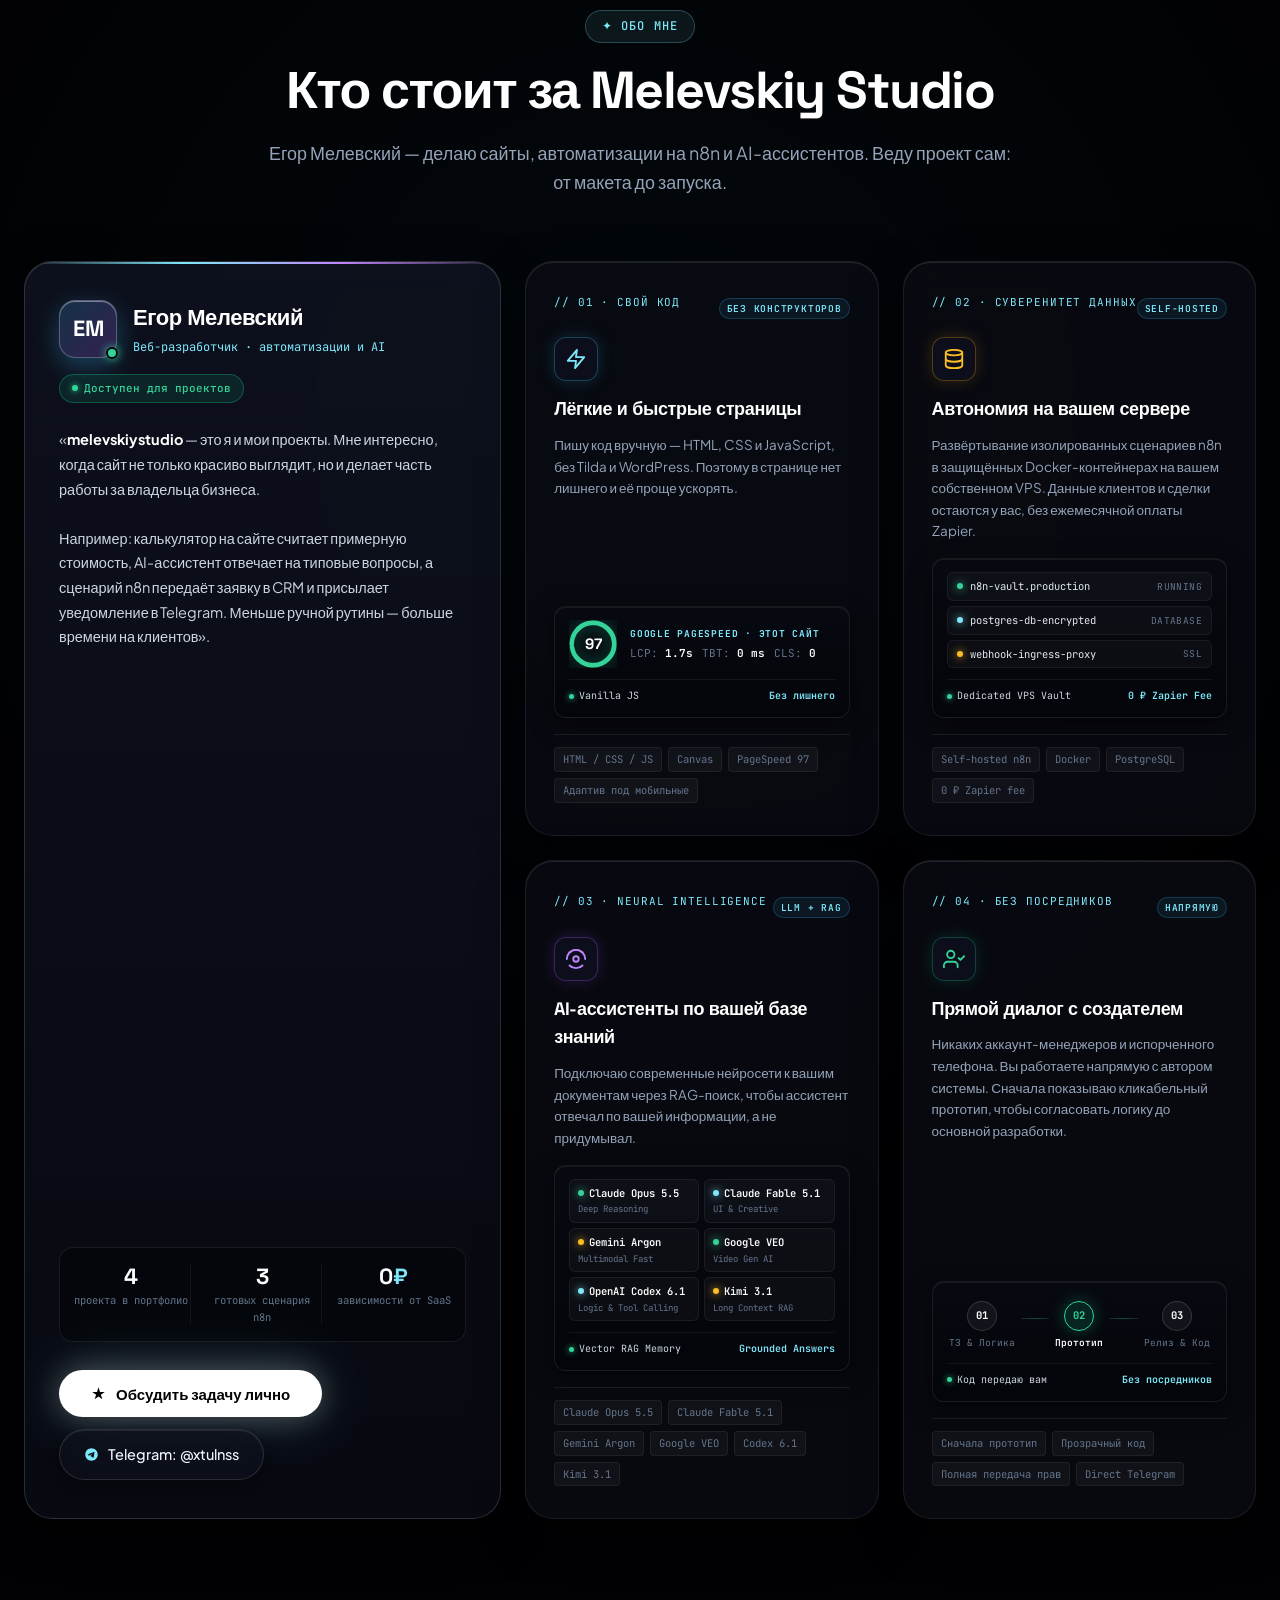
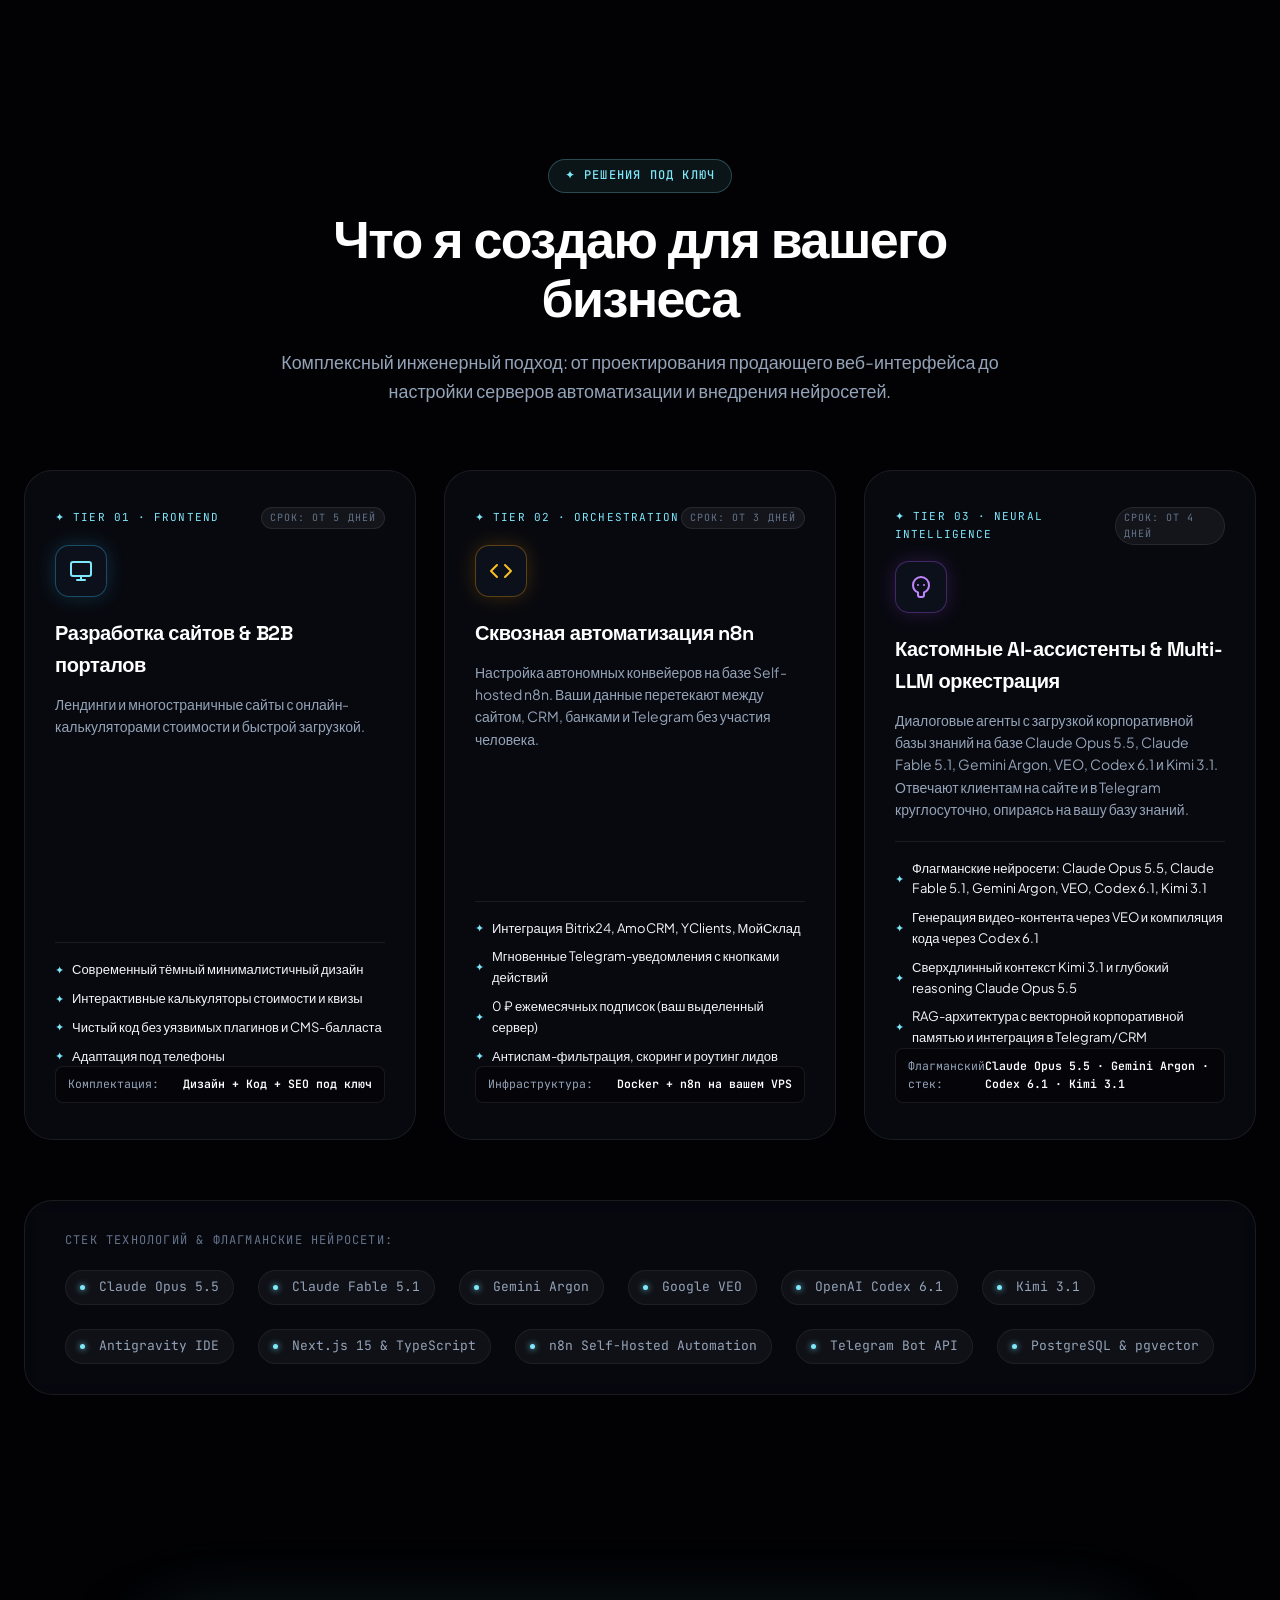
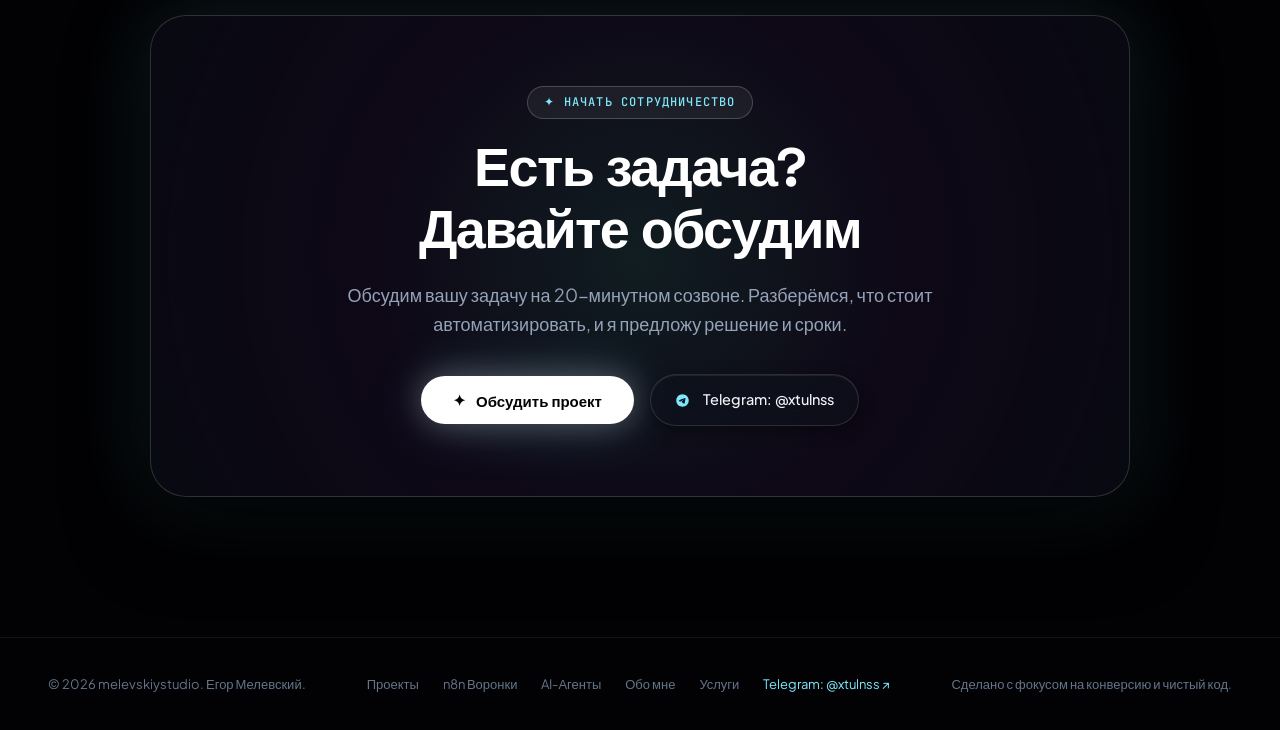
==== commit 2eafe1d2: "Показать реальный результат PageSpeed Вместо цели «90+» — фактическая оценка 97 и метрики из теста P" ====
--- a/index.html
+++ b/index.html
@@ -845,12 +845,14 @@
                                     <path class="gauge-bg" d="M18 2.0845 a 15.9155 15.9155 0 0 1 0 31.831 a 15.9155 15.9155 0 0 1 0 -31.831"/>
                                     <path class="gauge-fill" d="M18 2.0845 a 15.9155 15.9155 0 0 1 0 31.831 a 15.9155 15.9155 0 0 1 0 -31.831"/>
                                 </svg>
-                                <span class="hud-gauge-val">90+</span>
+                                <span class="hud-gauge-val">97</span>
                             </div>
                             <div class="hud-meta-col">
-                                <div class="hud-label">ЦЕЛЬ ПО GOOGLE PAGESPEED</div>
+                                <div class="hud-label">GOOGLE PAGESPEED · ЭТОТ САЙТ</div>
                                 <div class="hud-sub-stats">
-                                    <span>Проверяю каждый проект в PageSpeed Insights</span>
+                                    <span>LCP: <b>1.7s</b></span>
+                                    <span>TBT: <b>0 ms</b></span>
+                                    <span>CLS: <b>0</b></span>
                                 </div>
                             </div>
                         </div>
@@ -862,6 +864,7 @@
                     <div class="about-tile-tags">
                         <span class="about-tile-tag">HTML / CSS / JS</span>
                         <span class="about-tile-tag">Canvas</span>
+                        <span class="about-tile-tag">PageSpeed 97</span>
                         <span class="about-tile-tag">Адаптив под мобильные</span>
                     </div>
                 </div>
--- a/css/style.css
+++ b/css/style.css
@@ -2889,7 +2889,7 @@
     stroke-width: 3.5;
     stroke-linecap: round;
     fill: none;
-    stroke-dasharray: 99, 100;
+    stroke-dasharray: 97, 100;
     filter: drop-shadow(0 0 6px rgba(16, 185, 129, 0.6));
 }
 
